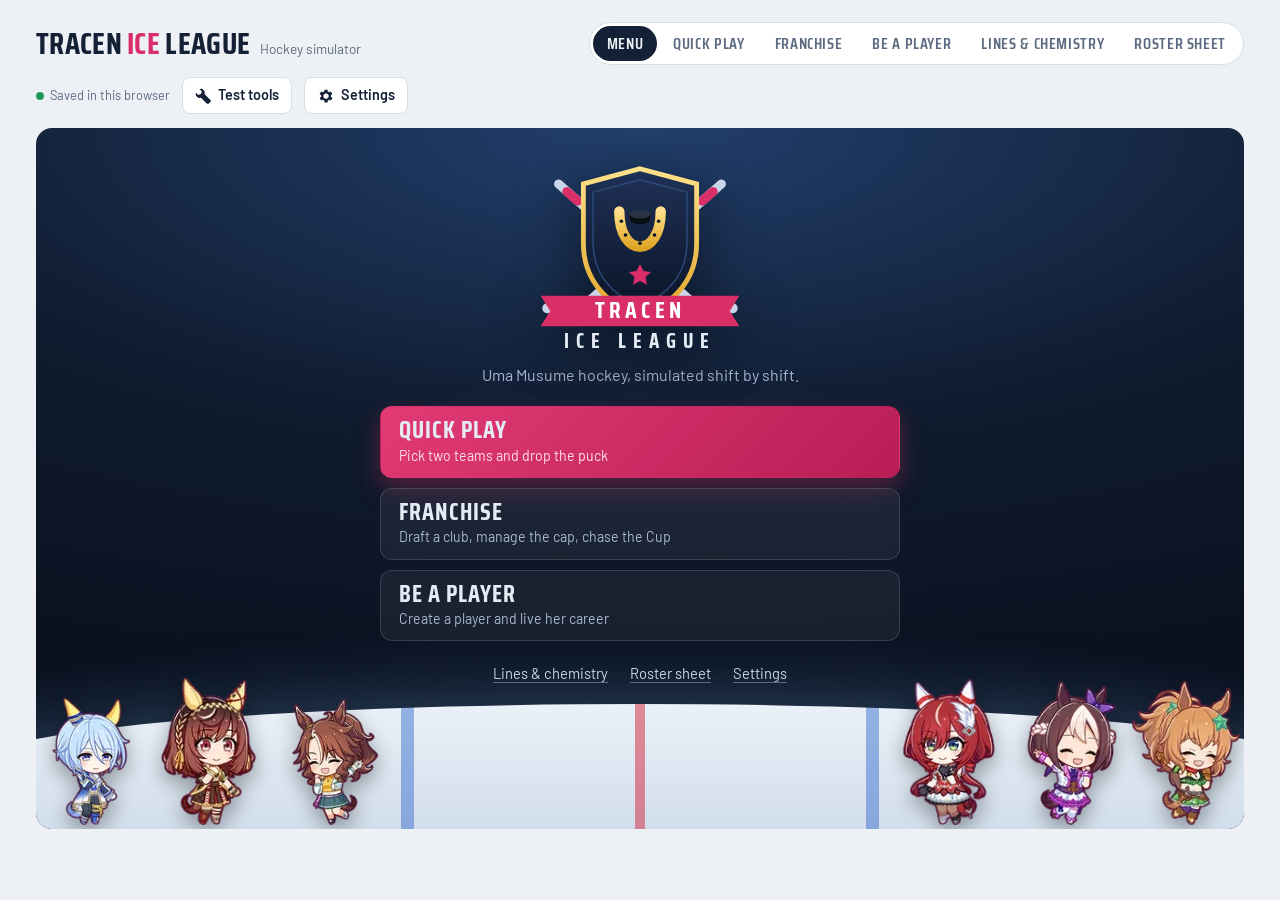
==== index.html @ 36adbb0b "Initial" ====
<!doctype html>
<html lang="en"><head><meta charset="utf-8"><meta name="viewport" content="width=device-width,initial-scale=1">
<title>Tracen Ice League</title>
<meta name="description" content="An Uma Musume hockey simulator: Quick Play, Franchise and Be A Player modes.">
<link rel="preconnect" href="https://fonts.googleapis.com"><link rel="preconnect" href="https://fonts.gstatic.com" crossorigin>
<link rel="stylesheet" href="https://fonts.googleapis.com/css2?family=Barlow:wght@400;500;600;700&family=IBM+Plex+Mono:wght@500&family=Saira+Condensed:wght@500;600;700&display=swap">
<style>[hidden]{display:none!important}
/* Layout: broadcast control room — scoreboard strip over the rink as hero, play-by-play and box score rail beside it; roster as a dense editable sheet. */
:root {
  --bg: #EDF1F5;
  --surface: #FFFFFF;
  --surface-2: #F5F8FB;
  --ink: #142036;
  --muted: #5B6A80;
  --line: #D6DEE8;
  --accent: #D92E68;
  --accent-ink: #FFFFFF;
  --focus: #2C63C9;
  --board: #0F1B2E;
  --board-2: #1A2940;
  --board-ink: #F3F6FB;
  --board-muted: #94A4BB;
  --ice: #F8FBFD;
  --ice-edge: #9AA8B8;
  --rink-red: #D2344A;
  --rink-blue: #2C63C9;
  --crease: #CFE2F5;
  --net: #6B7788;
  --ok: #24965A;
  --warn: #C27A12;
  --bad: #C8323F;
  --g-s: #B9820F; --g-a: #D92E68; --g-b: #DD6C21; --g-c: #24965A; --g-d: #1F86A8; --g-e: #4F63C8; --g-f: #8792A6;
  --f-display: "Saira Condensed", "Arial Narrow", "Roboto Condensed", system-ui, sans-serif;
  --f-body: "Barlow", "Segoe UI", system-ui, -apple-system, sans-serif;
  --f-mono: "IBM Plex Mono", ui-monospace, "SFMono-Regular", Menlo, Consolas, monospace;
  --r: 10px;
}
@media (prefers-color-scheme: dark) {
  :root:not([data-theme="light"]) {
    --bg: #0B111B; --surface: #131C2A; --surface-2: #182334; --ink: #E5EBF4; --muted: #8E9CB2; --line: #263347;
    --accent: #FF5C93; --accent-ink: #1A0710; --focus: #6E9BFF;
    --board: #070D17; --board-2: #142238; --board-ink: #F3F6FB; --board-muted: #8E9DB5;
    --ice: #D9E3EC; --ice-edge: #6E7E92; --rink-red: #C42F44; --rink-blue: #2A5DBF; --crease: #B6CDE6; --net: #59667A;
    --ok: #4CC184; --warn: #E7A33E; --bad: #F06A74;
    --g-s: #E8B33A; --g-a: #FF6E9C; --g-b: #FF9550; --g-c: #4CC184; --g-d: #48B8DA; --g-e: #8193F2; --g-f: #9AA6BA;
    color-scheme: dark;
  }
}
:root[data-theme="dark"] {
  --bg: #0B111B; --surface: #131C2A; --surface-2: #182334; --ink: #E5EBF4; --muted: #8E9CB2; --line: #263347;
  --accent: #FF5C93; --accent-ink: #1A0710; --focus: #6E9BFF;
  --board: #070D17; --board-2: #142238; --board-ink: #F3F6FB; --board-muted: #8E9DB5;
  --ice: #D9E3EC; --ice-edge: #6E7E92; --rink-red: #C42F44; --rink-blue: #2A5DBF; --crease: #B6CDE6; --net: #59667A;
  --ok: #4CC184; --warn: #E7A33E; --bad: #F06A74;
  --g-s: #E8B33A; --g-a: #FF6E9C; --g-b: #FF9550; --g-c: #4CC184; --g-d: #48B8DA; --g-e: #8193F2; --g-f: #9AA6BA;
  color-scheme: dark;
}

* { box-sizing: border-box; }
[hidden] { display: none !important; }
body { background: var(--bg); color: var(--ink); font-family: var(--f-body); font-size: 15px; line-height: 1.45; }
.wrap { max-width: 1240px; margin: 0 auto; padding-inline: 16px; padding-block: 14px 40px; display: grid; grid-template-columns: minmax(0, 1fr); gap: 14px; }
button, input, select, textarea { font: inherit; color: inherit; }
:focus-visible { outline: 2px solid var(--focus); outline-offset: 2px; }

/* header */
.top { display: flex; align-items: center; gap: 12px 20px; flex-wrap: wrap; justify-content: space-between; }
.brand { display: flex; align-items: baseline; gap: 10px; flex-wrap: wrap; }
.brand h1 { margin: 0; font-family: var(--f-display); font-weight: 700; font-size: 1.9rem; letter-spacing: 0.01em; line-height: 1; text-transform: uppercase; }
.brand h1 b { color: var(--accent); font-weight: 700; }
.brand span { color: var(--muted); font-size: 0.85rem; }
.tabs { max-width: 100%; overflow-x: auto; display: flex; gap: 2px; background: var(--surface); border: 1px solid var(--line); border-radius: 999px; padding: 3px; }
.tabs a { text-decoration: none; color: var(--muted); font-family: var(--f-display); font-weight: 600; font-size: 1rem; letter-spacing: 0.04em; text-transform: uppercase; padding: 6px 14px; border-radius: 999px; white-space: nowrap; }
.tabs a[aria-current="page"] { background: var(--ink); color: var(--bg); }
.save-pill { font-size: 0.8rem; color: var(--muted); display: inline-flex; align-items: center; gap: 6px; }
.save-pill::before { content: ""; width: 8px; height: 8px; border-radius: 50%; background: var(--muted); }
.save-pill[data-s="saved"]::before { background: var(--ok); }
.save-pill[data-s="saving"]::before { background: var(--warn); }
.save-pill[data-s="error"]::before { background: var(--bad); }

/* generic */
.btn { border: 1px solid var(--line); background: var(--surface); border-radius: 8px; padding: 7px 12px; cursor: pointer; font-weight: 600; font-size: 0.9rem; display: inline-flex; align-items: center; gap: 6px; }
.btn:hover { border-color: var(--muted); }
.btn.primary { background: var(--accent); color: var(--accent-ink); border-color: var(--accent); }
.btn.danger { color: var(--bad); }
.btn:disabled { opacity: 0.45; cursor: not-allowed; }
.seg { display: inline-flex; border: 1px solid var(--line); border-radius: 8px; overflow: hidden; background: var(--surface); }
.seg button { border: 0; background: transparent; padding: 7px 11px; cursor: pointer; font-weight: 600; font-variant-numeric: tabular-nums; font-size: 0.9rem; }
.seg button + button { border-left: 1px solid var(--line); }
.seg button[aria-pressed="true"] { background: var(--ink); color: var(--bg); }
.label { font-family: var(--f-display); font-weight: 600; letter-spacing: 0.08em; text-transform: uppercase; font-size: 0.78rem; color: var(--muted); }
.panel { background: var(--surface); border: 1px solid var(--line); border-radius: var(--r); }
.note { color: var(--muted); font-size: 0.85rem; }
select { max-width: 100%; background: var(--surface); border: 1px solid var(--line); border-radius: 8px; padding: 6px 8px; }

/* game view */
.matchup { display: flex; gap: 10px; align-items: center; flex-wrap: wrap; }
.matchup .at { font-family: var(--f-display); font-weight: 700; color: var(--muted); }
.board { background: var(--board); color: var(--board-ink); border-radius: var(--r) var(--r) 0 0; display: grid; grid-template-columns: minmax(0, 1fr) auto minmax(0, 1fr); align-items: stretch; overflow: hidden; }
.side { display: flex; align-items: center; gap: 12px; padding: 10px 16px; min-width: 0; }
.side.home { flex-direction: row-reverse; text-align: right; }
.chip { width: 44px; height: 44px; align-self: center; flex: none; display: grid; place-items: center; }
.chip svg, .tlogo svg { display: block; }
.tlogo { display: inline-grid; place-items: center; flex: none; vertical-align: middle; }
.tlogo.sm { margin-right: 6px; vertical-align: -4px; }
.logo-pick { display: flex; align-items: center; gap: 6px; }
.logo-pick select { min-width: 0; width: auto; }
.tname { min-width: 0; }
.tname .ab { font-family: var(--f-display); font-weight: 700; font-size: 1.6rem; letter-spacing: 0.04em; line-height: 1; }
.tname .full { color: var(--board-muted); font-size: 0.78rem; white-space: nowrap; overflow: hidden; text-overflow: ellipsis; }
.score { font-family: var(--f-display); font-weight: 700; font-size: 2.6rem; line-height: 1; font-variant-numeric: tabular-nums; margin-inline: auto 0; }
.side.home .score { margin-inline: 0 auto; }
.sog { font-family: var(--f-mono); font-size: 0.72rem; color: var(--board-muted); white-space: nowrap; }
.clockbox { background: var(--board-2); padding: 8px 18px; display: grid; place-items: center; align-content: center; min-width: 110px; }
.clockbox .per { font-family: var(--f-display); font-weight: 600; letter-spacing: 0.1em; text-transform: uppercase; font-size: 0.85rem; color: var(--board-muted); }
.clockbox .clk { font-family: var(--f-mono); font-weight: 500; font-size: 1.5rem; font-variant-numeric: tabular-nums; }
.onice { background: var(--board-2); color: var(--board-muted); display: flex; justify-content: space-between; gap: 10px; padding: 5px 16px; font-size: 0.78rem; flex-wrap: wrap; border-top: 1px solid rgba(255,255,255,0.06); }
.onice b { color: var(--board-ink); font-weight: 600; }

.stage { position: relative; background: var(--board); padding: 10px; border-radius: 0 0 var(--r) var(--r); }
.rinkbox { position: relative; width: 100%; aspect-ratio: 204 / 101; max-width: 100%; }
#rink { width: 100%; height: 100%; display: block; }
.banner { position: absolute; left: 50%; top: 50%; transform: translate(-50%, -50%); background: var(--board); color: var(--board-ink); border-radius: 10px; padding: 12px 26px; text-align: center; box-shadow: 0 10px 40px rgba(0,0,0,0.35); border-top: 5px solid var(--accent); min-width: 200px; max-width: 90%; }
.banner .bt { font-family: var(--f-display); font-weight: 700; font-size: clamp(1.6rem, 4vw, 2.6rem); line-height: 1; letter-spacing: 0.06em; text-transform: uppercase; }
.banner .bs { color: var(--board-muted); font-size: 0.95rem; margin-top: 4px; }
:root:not(.rm) .banner { animation: pop 0.35s ease-out; } @keyframes pop { from { transform: translate(-50%, -40%); opacity: 0; } }

.controls { display: flex; gap: 10px; align-items: center; flex-wrap: wrap; }
.controls .grow { flex: 1; }
#playBtn { min-width: 92px; justify-content: center; }

.game-grid { display: grid; grid-template-columns: minmax(0, 1fr) minmax(0, 1.25fr); gap: 14px; align-items: start; }
@media (max-width: 860px) { .game-grid { grid-template-columns: minmax(0, 1fr); } .chip { width: 32px; height: 32px; } .chip svg { width: 32px; height: 32px; } .clockbox { min-width: 86px; padding: 6px 10px; } .score { font-size: 2rem; } .tname .full { display: none; } .side { padding: 8px 10px; gap: 8px; } }
.panel-h { display: flex; justify-content: space-between; align-items: center; gap: 8px; padding: 10px 14px; border-bottom: 1px solid var(--line); flex-wrap: wrap; }
.feed { list-style: none; margin: 0; padding: 0; max-height: 440px; overflow-y: auto; }
.feed li { display: grid; grid-template-columns: 62px 44px minmax(0, 1fr); gap: 8px; padding: 7px 14px; border-bottom: 1px solid var(--line); font-size: 0.88rem; align-items: baseline; }
.feed li.goal { background: var(--surface-2); font-weight: 600; }
.feed .t { font-family: var(--f-mono); font-size: 0.74rem; color: var(--muted); white-space: nowrap; }
.tag { font-family: var(--f-display); font-weight: 700; font-size: 0.72rem; letter-spacing: 0.06em; text-transform: uppercase; border-radius: 4px; padding: 1px 5px; text-align: center; color: #fff; background: var(--muted); }
.feed .msg { min-width: 0; }
.feed .ts { color: var(--muted); font-family: var(--f-mono); font-size: 0.74rem; margin-left: 6px; }
.toggle { display: inline-flex; gap: 6px; align-items: center; font-size: 0.82rem; color: var(--muted); }

.box { overflow-x: auto; }
table.stats { width: 100%; border-collapse: collapse; font-size: 0.86rem; font-variant-numeric: tabular-nums; }
table.stats th, table.stats td { padding: 6px 8px; text-align: right; white-space: nowrap; border-bottom: 1px solid var(--line); }
table.stats th { font-family: var(--f-display); font-weight: 600; letter-spacing: 0.06em; color: var(--muted); font-size: 0.78rem; text-transform: uppercase; }
table.stats th:first-child, table.stats td:first-child { text-align: left; }
table.stats tr.sub td { background: var(--surface-2); font-family: var(--f-display); font-weight: 600; text-transform: uppercase; letter-spacing: 0.06em; color: var(--muted); font-size: 0.75rem; }
.stars { display: grid; grid-template-columns: repeat(3, minmax(0, 1fr)); gap: 8px; padding: 12px 14px; border-bottom: 1px solid var(--line); }
.star { display: grid; gap: 2px; }
.star .n { font-weight: 700; }
.star .k { font-size: 0.78rem; color: var(--muted); }

/* lines view */
.lines-grid { display: grid; grid-template-columns: repeat(auto-fit, minmax(min(100%, 520px), 1fr)); gap: 14px; }
.tcard { overflow: hidden; }
.tcard-h { display: flex; align-items: center; gap: 10px; padding: 12px 14px; border-bottom: 1px solid var(--line); }
.tcard-h .tlogo { align-self: center; }
.tcard-h h2 { margin: 0; font-family: var(--f-display); font-weight: 700; font-size: 1.35rem; letter-spacing: 0.02em; text-transform: uppercase; line-height: 1; }
.tcard-h .meta { margin-left: auto; color: var(--muted); font-size: 0.8rem; text-align: right; }
.unit { padding: 12px 14px; border-bottom: 1px solid var(--line); display: grid; gap: 8px; }
.unit-h { display: flex; justify-content: space-between; align-items: center; gap: 10px; flex-wrap: wrap; }
.meter { display: flex; align-items: center; gap: 8px; font-size: 0.85rem; }
.meter .bar { width: 120px; height: 8px; border-radius: 4px; background: var(--surface-2); border: 1px solid var(--line); overflow: hidden; }
.meter .bar i { display: block; height: 100%; background: var(--accent); }
.meter b { font-variant-numeric: tabular-nums; }
.slots { display: grid; grid-template-columns: repeat(3, minmax(0, 1fr)); gap: 6px; }
.slots.d { grid-template-columns: repeat(2, minmax(0, 1fr)); }
.slot { background: var(--surface-2); border: 1px solid var(--line); border-radius: 8px; padding: 6px 8px; min-width: 0; }
.slot .pos { font-family: var(--f-display); font-weight: 600; font-size: 0.72rem; letter-spacing: 0.08em; color: var(--muted); }
.slot .nm { font-weight: 600; white-space: nowrap; overflow: hidden; text-overflow: ellipsis; font-size: 0.9rem; }
.slot .rt { font-size: 0.78rem; color: var(--muted); font-variant-numeric: tabular-nums; }
.links { display: flex; flex-wrap: wrap; gap: 5px; }
.link { font-size: 0.76rem; border-radius: 999px; padding: 2px 9px; border: 1px solid var(--line); color: var(--muted); }
.link.friend { border-color: var(--accent); color: var(--accent); }
.problems { padding: 10px 14px; color: var(--warn); font-size: 0.85rem; border-bottom: 1px solid var(--line); }
.extras { padding: 10px 14px; font-size: 0.85rem; color: var(--muted); }

/* grades */
.gr { display: inline-block; min-width: 1.7em; text-align: center; font-family: var(--f-display); font-weight: 700; font-size: 0.8rem; border-radius: 4px; padding: 0 3px; color: #fff; background: var(--g-f); line-height: 1.5; }
.gr[data-g="SS"], .gr[data-g="S"] { background: var(--g-s); }
.gr[data-g="A"] { background: var(--g-a); } .gr[data-g="B"] { background: var(--g-b); } .gr[data-g="C"] { background: var(--g-c); }
.gr[data-g="D"] { background: var(--g-d); } .gr[data-g="E"] { background: var(--g-e); }

/* roster sheet */
.toolbar { display: flex; gap: 8px; flex-wrap: wrap; align-items: center; }
.toolbar input[type="search"] { border: 1px solid var(--line); background: var(--surface); border-radius: 8px; padding: 7px 10px; min-width: 0; width: 220px; max-width: 100%; }
.sheet-wrap { overflow-x: auto; }
table.sheet { border-collapse: collapse; width: 100%; font-size: 0.88rem; font-variant-numeric: tabular-nums; }
table.sheet th { position: sticky; top: 0; background: var(--surface-2); text-align: left; font-family: var(--f-display); font-weight: 600; text-transform: uppercase; letter-spacing: 0.06em; font-size: 0.76rem; color: var(--muted); padding: 8px 6px; border-bottom: 1px solid var(--line); white-space: nowrap; z-index: 1; }
table.sheet td { border-bottom: 1px solid var(--line); padding: 3px 4px; vertical-align: middle; }
table.sheet tr:hover td { background: var(--surface-2); }
.cell { border: 1px solid transparent; background: transparent; border-radius: 6px; padding: 5px 6px; width: 100%; min-width: 0; }
.cell:hover { border-color: var(--line); }
.cell:focus { border-color: var(--focus); background: var(--surface); outline: none; }
.cell.num { width: 3.9em; text-align: right; }
.cell.no { width: 3.9em; text-align: right; }
select.cell[data-f="team"] { min-width: 5.4em; }
select.cell[data-f="pos"] { min-width: 4.4em; }
select.cell[data-f="line"] { min-width: 5.6em; }
.cell.name { min-width: 150px; font-weight: 600; }
.cell.tagc { min-width: 74px; }
.cell.list { min-width: 200px; }
select.cell { padding: 5px 2px; }
.stat { display: inline-flex; align-items: center; gap: 3px; }
.ovr { font-weight: 700; display: inline-flex; gap: 4px; align-items: center; }
.del { border: 0; background: transparent; color: var(--muted); cursor: pointer; border-radius: 6px; padding: 4px 8px; font-size: 1rem; }
.del:hover { color: var(--bad); background: var(--surface-2); }
.teamdot { display: inline-block; width: 10px; height: 10px; border-radius: 3px; margin-right: 6px; vertical-align: middle; }
.io { padding: 12px 14px; display: grid; gap: 8px; border-bottom: 1px solid var(--line); }
.io textarea { width: 100%; min-height: 150px; font-family: var(--f-mono); font-size: 0.78rem; border: 1px solid var(--line); border-radius: 8px; padding: 8px; background: var(--surface-2); resize: vertical; }
.row { display: flex; gap: 8px; flex-wrap: wrap; align-items: center; }
.msgline { font-size: 0.85rem; }
.msgline.err { color: var(--bad); } .msgline.ok { color: var(--ok); }
input[type="color"] { width: 36px; height: 28px; border: 1px solid var(--line); border-radius: 6px; padding: 1px; background: var(--surface); }
.section-h { display: flex; justify-content: space-between; align-items: end; gap: 10px; flex-wrap: wrap; }
.section-h h2 { margin: 0; font-family: var(--f-display); font-weight: 700; font-size: 1.4rem; text-transform: uppercase; letter-spacing: 0.02em; text-wrap: balance; }
.legend { display: flex; gap: 6px; flex-wrap: wrap; align-items: center; font-size: 0.78rem; color: var(--muted); }

@media (max-width: 560px) {
  .tabs a { padding: 6px 10px; font-size: 0.9rem; letter-spacing: 0.02em; }
  .brand h1 { font-size: 1.6rem; }
  .score { font-size: 1.7rem; }
  .tname .ab { font-size: 1.25rem; }
  .clockbox .clk { font-size: 1.15rem; }
  .stage { padding: 6px; }
  .feed li { grid-template-columns: 54px 40px minmax(0, 1fr); padding-inline: 10px; }
}

.str { font-family: var(--f-display); font-weight: 600; letter-spacing: 0.06em; text-transform: uppercase; font-size: 0.76rem; color: var(--accent); min-height: 1.1em; white-space: nowrap; }
.nrgc { white-space: nowrap; }
.nrg { display: inline-block; width: 28px; height: 6px; border-radius: 3px; background: var(--surface-2); border: 1px solid var(--line); overflow: hidden; vertical-align: middle; margin-right: 6px; }
.nrg i { display: block; height: 100%; }
.slot .pos { display: flex; justify-content: space-between; gap: 6px; }
.sty { font-family: var(--f-body); font-weight: 600; letter-spacing: 0; font-size: 0.7rem; color: var(--accent); white-space: nowrap; overflow: hidden; text-overflow: ellipsis; }
.stlist { gap: 6px; }
.st { display: grid; grid-template-columns: 44px minmax(0, 1fr); gap: 8px; font-size: 0.85rem; align-items: baseline; }
select.cell[data-f="style"] { min-width: 9.8em; }
.nm-wrap { display: flex; align-items: center; gap: 2px; min-width: 175px; }
.nm-wrap .teamdot { flex: none; margin-right: 2px; }

/* lines editor */
.lines-grid { grid-template-columns: minmax(0, 1fr); }
details.tcard > summary { list-style: none; cursor: pointer; }
details.tcard > summary::-webkit-details-marker { display: none; }
details.tcard:not([open]) > summary { border-bottom: 0; }
details.tcard > summary:hover { background: var(--surface-2); }
.tcard-h .meta { margin-left: auto; }
.caret { width: 10px; height: 10px; border-right: 2px solid var(--muted); border-bottom: 2px solid var(--muted); transform: rotate(45deg); margin: -4px 4px 0 6px; transition: transform 0.15s; flex: none; }
details[open] > summary .caret { transform: rotate(-135deg); margin-top: 4px; }
.tbody { display: grid; grid-template-columns: minmax(0, 1.25fr) minmax(0, 1fr); }
.tcol { min-width: 0; }
.tcol + .tcol { border-left: 1px solid var(--line); }
@media (max-width: 900px) { .tbody { grid-template-columns: minmax(0, 1fr); } .tcol + .tcol { border-left: 0; border-top: 1px solid var(--line); } }
.sec-h { font-family: var(--f-display); font-weight: 700; text-transform: uppercase; letter-spacing: 0.06em; font-size: 0.95rem; padding: 10px 14px 0; }
label.slot { display: grid; gap: 2px; cursor: pointer; }
label.slot.auto { border-style: dashed; }
.slotsel { width: 100%; min-width: 0; border: 1px solid transparent; background: transparent; font-weight: 600; font-size: 0.9rem; padding: 2px 0; border-radius: 6px; text-overflow: ellipsis; }
.slotsel:hover { border-color: var(--line); background: var(--surface); }
.slotsel:focus { border-color: var(--focus); background: var(--surface); outline: none; }
.st-head { display: flex; justify-content: space-between; align-items: center; gap: 8px; padding: 10px 14px 0; flex-wrap: wrap; }
.st-grid { display: grid; grid-template-columns: minmax(0, 1fr); }
@media (max-width: 560px) { .tbody .slots, .tbody .slots.d { grid-template-columns: minmax(0, 1fr); } }
/* tactics */
.tac-grid { display: grid; grid-template-columns: repeat(auto-fit, minmax(min(100%, 210px), 1fr)); gap: 8px; }
label.tac { display: grid; gap: 4px; align-content: start; background: var(--surface-2); border: 1px solid var(--line); border-radius: 8px; padding: 8px 10px; min-width: 0; cursor: pointer; }
label.tac .pos b { color: var(--ink); font-family: var(--f-body); letter-spacing: 0; font-weight: 700; }
label.tac .rt { font-size: 0.78rem; line-height: 1.35; color: var(--muted); }
.tacrange { width: 100%; accent-color: var(--accent); }
/* goal replays */
.replay-ui { position: absolute; inset: 0; pointer-events: none; display: grid; grid-template-columns: minmax(0, 1fr); grid-template-rows: auto 1fr auto auto; padding: 10px; gap: 8px;
  box-shadow: inset 0 0 0 3px var(--team, var(--accent)); border-radius: 6px; }
.replay-ui > * { pointer-events: auto; }
.replay-tag { grid-row: 1; grid-column: 1; justify-self: start; align-self: start; display: inline-flex; align-items: center; gap: 8px; background: var(--board); color: var(--board-ink); border-radius: 6px; padding: 5px 12px;
  font-family: var(--f-display); font-weight: 700; letter-spacing: 0.1em; text-transform: uppercase; font-size: 1rem; border-left: 4px solid var(--team, var(--accent)); }
.replay-tag span:not(.rec-dot) { color: var(--board-muted); font-weight: 600; letter-spacing: 0.04em; }
.rec-dot { width: 9px; height: 9px; border-radius: 50%; background: #E5333F; }
:root:not(.rm) .rec-dot { animation: recblink 1.1s steps(2, start) infinite; } @keyframes recblink { to { opacity: 0.2; } }
.replay-who { grid-row: 3; grid-column: 1; justify-self: start; background: var(--board); color: var(--board-ink); border-radius: 6px; padding: 5px 12px; font-size: 0.88rem; font-weight: 600; max-width: 100%; }
.replay-actions { grid-row: 1; grid-column: 1; justify-self: end; align-self: start; display: flex; gap: 6px; flex-wrap: wrap; justify-content: flex-end; }
.replay-actions .seg { background: var(--board); border-color: var(--board-2); }
.replay-actions .seg button { color: var(--board-muted); font-size: 0.8rem; padding: 6px 9px; }
.replay-actions .seg button + button { border-left-color: var(--board-2); }
.replay-actions .seg button[aria-pressed="true"] { background: var(--board-ink); color: var(--board); }
.replay-actions .btn { font-size: 0.82rem; padding: 6px 10px; }
.replay-bar { grid-row: 4; grid-column: 1; position: relative; height: 5px; border-radius: 3px; background: rgba(15, 27, 46, 0.35); }
.replay-bar i { position: absolute; left: 0; top: 0; bottom: 0; border-radius: 3px; background: var(--team, var(--accent)); }
.replay-bar b { position: absolute; top: -4px; width: 3px; height: 13px; margin-left: -1px; border-radius: 2px; background: #E5333F; }
.replay-btn { margin-left: 8px; border: 1px solid var(--line); background: var(--surface); color: var(--ink); border-radius: 999px; padding: 1px 9px; font-size: 0.76rem; font-weight: 600; cursor: pointer; vertical-align: 1px; white-space: nowrap; }
.replay-btn:hover { border-color: var(--accent); color: var(--accent); }
@media (max-width: 720px) { .replay-actions .seg { display: none; } }
@media (max-width: 560px) {
  .replay-ui { padding: 6px; gap: 4px; box-shadow: inset 0 0 0 2px var(--team, var(--accent)); }
  .replay-tag { font-size: 0.72rem; padding: 3px 7px; gap: 5px; } .replay-tag span:not(.rec-dot) { display: none; }
  .replay-who, #replayAgainBtn { display: none; }
  .replay-actions { grid-row: 3; align-self: end; } .replay-actions .btn { font-size: 0.72rem; padding: 4px 8px; }
}

/* game summary: shot map, period table, win probability */
.summary-grid { display: grid; grid-template-columns: minmax(0, 1.15fr) minmax(0, 1fr); gap: 14px; align-items: start; }
@media (max-width: 860px) { .summary-grid { grid-template-columns: minmax(0, 1fr); } }
.panel-h.split { border-top: 1px solid var(--line); }
.chart-wrap { position: relative; padding: 10px 12px 6px; }
.chart-wrap svg { display: block; width: 100%; height: auto; overflow: visible; }
.ctip { position: absolute; pointer-events: none; z-index: 3; background: var(--board); color: var(--board-ink); border-radius: 8px; padding: 6px 9px; font-size: 0.8rem; line-height: 1.35; box-shadow: 0 4px 14px rgba(0,0,0,.18); max-width: 240px; white-space: nowrap; }
.ctip b { font-weight: 700; }
.ctip .m { color: var(--board-muted); }
.legend-row { display: flex; flex-wrap: wrap; gap: 6px 16px; padding: 4px 14px 12px; font-size: 0.8rem; color: var(--muted); align-items: center; }
.legend-row .li { display: inline-flex; align-items: center; gap: 6px; }
.legend-row svg { width: 14px; height: 14px; overflow: visible; }
.legend-row .tm { font-weight: 700; color: var(--ink); }
table.per td:not(:first-child), table.per th:not(:first-child) { text-align: center; }
table.per td.tot { font-weight: 700; }
table.per .tdot { display: inline-block; width: 9px; height: 9px; border-radius: 50%; margin-right: 6px; vertical-align: 0; border: 1px solid var(--line); }
.sm-rink .ice { fill: var(--ice); stroke: var(--ice-edge); stroke-width: 0.8; }
.sm-rink .red { stroke: var(--rink-red); fill: none; }
.sm-rink .blue { stroke: var(--rink-blue); fill: none; }
.sm-rink .crease { fill: var(--crease); stroke: var(--rink-red); stroke-width: 0.35; }
#shotMap .lbl { font-family: var(--f-display); font-size: 4px; letter-spacing: 0.08em; fill: var(--muted); text-transform: uppercase; }
.sm-mark { cursor: default; }
.sm-mark:hover, .sm-mark.on { filter: drop-shadow(0 0 1.5px rgba(0,0,0,.55)); }
.wp-grid { stroke: var(--line); stroke-width: 1; }
.wp-axis { font-family: var(--f-body); font-size: 11px; fill: var(--muted); }
.wp-axis.tm { font-weight: 700; fill: var(--ink); }
.wp-line { fill: none; stroke: var(--ink); stroke-width: 2; stroke-linejoin: round; stroke-linecap: round; }
.wp-x { stroke: var(--muted); stroke-width: 1; stroke-dasharray: 3 3; }

.trk-grid { display: grid; grid-template-columns: repeat(4, minmax(0, 1fr)); gap: 10px; padding: 12px 14px 14px; }
@media (max-width: 560px) { .trk-grid { grid-template-columns: repeat(2, minmax(0, 1fr)); } }
.trk { display: grid; gap: 2px; min-width: 0; }
.trk .v { font-family: var(--f-display); font-size: 1.6rem; font-weight: 700; line-height: 1.1; font-variant-numeric: tabular-nums; }
.trk .v small { font-size: 0.85rem; font-weight: 600; color: var(--muted); margin-left: 2px; }
.trk .k { font-size: 0.78rem; color: var(--ink); overflow: hidden; text-overflow: ellipsis; white-space: nowrap; }
.trk .k .m { color: var(--muted); }

/* ---------- broadcast scorebugs (made-up networks) ---------- */
.bug { position: relative; z-index: 4; zoom: var(--bugz, 1); justify-self: start; margin: 0 0 8px; pointer-events: none; font-family: var(--f-display); line-height: 1; font-variant-numeric: tabular-nums; display: grid; overflow: hidden; color: #fff; --gc: #D92E68; --gt: #fff; transition: opacity .25s; transform-origin: top left; }
.bug[data-net="classic"] { display: none; }
.bug.hide { opacity: 0; visibility: hidden; }
.bug .b-logo svg, .bug .b-feat svg { display: block; width: 100%; height: 100%; }
.bug .b-team { display: flex; align-items: center; position: relative; }
.bug .b-ab { font-weight: 700; letter-spacing: .03em; }
.bug .b-sc { font-weight: 700; }
.bug .b-pp { display: none; align-items: center; font-weight: 700; letter-spacing: .05em; white-space: nowrap; }
.bug .b-pp.on { display: flex; }
/* goal graphics: each network has its own */
.bug .bug-goal { position: absolute; inset: 0; display: flex; align-items: center; justify-content: center; gap: 12px; opacity: 0; color: var(--gt); z-index: 2; font-size: 22px; overflow: hidden; pointer-events: none; }
.bug .bug-goal .sweep, .bug .bug-goal .shine { position: absolute; inset: 0; }
.bug .bug-goal .sweep { background: var(--gc); }
.bug .bug-goal .shine { background: linear-gradient(100deg, transparent 30%, rgba(255,255,255,.55) 50%, transparent 70%); transform: translateX(-120%); }
.bug .bug-goal .gw { position: relative; font-weight: 700; letter-spacing: .22em; display: flex; }
.bug .bug-goal .gw b { display: inline-block; }
.bug .bug-goal .gwho { position: absolute; left: 0; right: 0; text-align: center; font-family: var(--f-body); font-weight: 600; font-size: .68em; white-space: nowrap; overflow: hidden; text-overflow: ellipsis; padding: 0 12px; opacity: 0; }
.bug .bug-goal .glogo { position: relative; display: grid; }
.bug .bug-goal .glogo svg { width: 1.7em; height: 1.7em; }
.bug.goal .bug-goal { animation: gShow 3.7s linear forwards; }
.bug.goal .bug-goal .gwho { animation: gWho 3.7s ease forwards; }
.bug.goal .bug-goal .gw, .bug.goal .bug-goal .glogo { animation: gOut 3.7s ease forwards; }
@keyframes gShow { 0%, 96% { opacity: 1; } 100% { opacity: 0; } }
@keyframes gWho { 0%, 52% { opacity: 0; transform: translateY(60%); } 60%, 100% { opacity: 1; transform: none; } }
@keyframes gOut { 0%, 46% { opacity: 1; } 54%, 100% { opacity: 0; } }
.bug .b-sc.pop { animation: bugPop .6s ease; }
@keyframes bugPop { 0% { transform: scale(1); } 40% { transform: scale(1.4); } 100% { transform: scale(1); } }

/* Uma Network: the graphic slides out from under the network box, letters rise, then slides away */
.bug[data-net="un"].goal .bug-goal { animation: unSlide 3.7s cubic-bezier(.2,.8,.2,1) forwards; }
.bug[data-net="un"].goal .bug-goal .gw b { animation: unRise .5s cubic-bezier(.2,.9,.3,1.3) both; animation-delay: calc(.25s + var(--i) * .07s); }
.bug[data-net="un"].goal .bug-goal .glogo { animation: unLogo 3.7s ease forwards; }
.bug[data-net="un"] .bug-goal .sweep { background: linear-gradient(90deg, #fff 0 64px, var(--gc) 64px); }
@keyframes unSlide { 0% { opacity: 1; clip-path: inset(0 100% 0 0); } 9% { clip-path: inset(0 0 0 0); } 92% { opacity: 1; clip-path: inset(0 0 0 0); } 100% { opacity: 1; clip-path: inset(0 0 0 100%); } }
@keyframes unRise { from { opacity: 0; transform: translateY(110%); } to { opacity: 1; transform: none; } }
@keyframes unLogo { 0%, 6% { opacity: 0; transform: scale(.2) rotate(-25deg); } 14% { opacity: 1; transform: scale(1.25); } 20%, 46% { opacity: 1; transform: none; } 54%, 100% { opacity: 0; } }

/* UMA Sports: the scoring team's color rolls across the bar, a shine passes, the letters drop in one by one */
.bug[data-net="nbc"].goal .bug-goal .sweep { animation: nbcRoll 3.7s cubic-bezier(.3,.8,.2,1) forwards; transform-origin: left; }
.bug[data-net="nbc"][data-gside="H"].goal .bug-goal .sweep { transform-origin: right; }
.bug[data-net="nbc"].goal .bug-goal .shine { animation: nbcShine 3.7s ease forwards; }
.bug[data-net="nbc"].goal .bug-goal .gw b { animation: nbcDrop .45s cubic-bezier(.3,1.4,.4,1) both; animation-delay: calc(.35s + var(--i) * .09s); }
.bug[data-net="nbc"] .bug-goal { font-size: 26px; }
@keyframes nbcRoll { 0% { transform: scaleX(0); } 12% { transform: scaleX(1); } 100% { transform: scaleX(1); } }
@keyframes nbcShine { 0%, 14% { transform: translateX(-120%); } 34% { transform: translateX(120%); } 100% { transform: translateX(120%); } }
@keyframes nbcDrop { from { opacity: 0; transform: translateY(-140%) scale(1.3); } to { opacity: 1; transform: none; } }

/* UHL on USPN: a striped wipe rises from the bottom, GOAL slams in slanted from the right */
.bug[data-net="espn"] .bug-goal .sweep { background: repeating-linear-gradient(-55deg, var(--gc) 0 14px, color-mix(in srgb, var(--gc) 82%, #000) 14px 28px); background-size: 200% 100%; }
.bug[data-net="espn"].goal .bug-goal .sweep { animation: espnWipe 3.7s cubic-bezier(.2,.8,.2,1) forwards; transform-origin: bottom; }
.bug[data-net="espn"].goal .bug-goal .gw { animation: espnSlam 3.7s cubic-bezier(.2,.9,.3,1.2) forwards; }
.bug[data-net="espn"] .bug-goal .gw { font-style: italic; transform: skewX(-12deg); font-size: 1.25em; }
@keyframes espnWipe { 0% { transform: scaleY(0); background-position: 0 0; } 10% { transform: scaleY(1); } 100% { transform: scaleY(1); background-position: -120px 0; } }
@keyframes espnSlam { 0%, 8% { opacity: 0; transform: translateX(120%) skewX(-12deg); } 18% { opacity: 1; transform: translateX(-6%) skewX(-12deg); } 22%, 46% { opacity: 1; transform: skewX(-12deg); } 54%, 100% { opacity: 0; transform: translateX(-40%) skewX(-12deg); } }

/* USN: the color splits open from the middle, the logo spins in, letters pop */
.bug[data-net="tsn"].goal .bug-goal .sweep { animation: tsnSplit 3.7s cubic-bezier(.2,.8,.2,1) forwards; }
.bug[data-net="tsn"].goal .bug-goal .glogo { animation: tsnSpin 3.7s ease forwards; }
.bug[data-net="tsn"].goal .bug-goal .gw b { animation: tsnPop .4s cubic-bezier(.3,1.6,.5,1) both; animation-delay: calc(.4s + var(--i) * .08s); }
@keyframes tsnSplit { 0% { clip-path: inset(0 50% 0 50%); } 12% { clip-path: inset(0 0 0 0); } 100% { clip-path: inset(0 0 0 0); } }
@keyframes tsnSpin { 0%, 5% { opacity: 0; transform: perspective(200px) rotateY(180deg) scale(.5); } 18% { opacity: 1; transform: perspective(200px) rotateY(0) scale(1.15); } 24%, 46% { opacity: 1; transform: none; } 54%, 100% { opacity: 0; } }
@keyframes tsnPop { from { opacity: 0; transform: scale(0); } to { opacity: 1; transform: none; } }

/* reduced motion: the goal card still shows, it just fades instead of flying around */
:root.rm .bug.goal .bug-goal { animation: gShow 3.7s linear forwards !important; clip-path: none !important; }
:root.rm .bug.goal .bug-goal .sweep { animation: none !important; transform: none !important; clip-path: none !important; }
:root.rm .bug.goal .bug-goal .shine { display: none; }
:root.rm .bug.goal .bug-goal .gw, :root.rm .bug.goal .bug-goal .glogo { animation: gOut 3.7s linear forwards !important; transform: none !important; }
:root.rm .bug.goal .bug-goal .gw b { animation: none !important; }
:root.rm .bug.goal .bug-goal .gwho { animation: gWhoFade 3.7s linear forwards !important; transform: none !important; }
:root.rm .bug .b-sc.pop { animation: none; }
@keyframes gWhoFade { 0%, 50% { opacity: 0; } 58%, 100% { opacity: 1; } }

/* Uma Network: white network box, featured logo, teams over a shots row, clock box, power play strip underneath */
.bug[data-net="un"] { grid-template-columns: 64px auto 66px; grid-template-rows: 32px 24px auto; box-shadow: 0 6px 16px rgba(0,0,0,.35); }
.bug[data-net="un"].ppon { grid-template-columns: 64px 56px auto 66px; }
.bug[data-net="un"]:not(.ppon) .b-feat { display: none; }
.bug[data-net="un"] .b-net { grid-row: 1 / 3; background: #fff; display: grid; place-items: center; }
.bug[data-net="un"] .un-mark { font-size: 28px; font-weight: 700; font-style: italic; color: #0B1F44; letter-spacing: -.02em; border-bottom: 3px solid #D6202F; padding: 0 2px 1px; }
.bug[data-net="un"] .un-mark i { color: #D6202F; }
.bug[data-net="un"] .b-feat { grid-row: 1 / 3; background: linear-gradient(#1B2230, #0D1118); display: grid; place-items: center; padding: 4px; }
.bug[data-net="un"] .b-feat svg { width: 46px; height: 46px; }
.bug[data-net="un"] .b-main { grid-row: 1 / 3; display: grid; grid-template-rows: 32px 24px; }
.bug[data-net="un"] .b-row1 { display: flex; background: linear-gradient(#20252E, #0E1116); }
.bug[data-net="un"] .b-row1 .b-team { gap: 14px; padding: 0 12px; font-size: 22px; border-top: 3px solid var(--tc); }
.bug[data-net="un"] .b-row1 .b-team + .b-team { border-left: 1px solid rgba(255,255,255,.18); }
.bug[data-net="un"] .b-row1 .b-logo { display: none; }
.bug[data-net="un"] .b-row1 .b-sc { font-size: 24px; min-width: 18px; text-align: right; }
.bug[data-net="un"] .b-row2 { display: grid; grid-template-columns: 1fr auto 1fr; align-items: center; background: #C9D3DF; color: #0E1116; font-size: 16px; text-align: center; }
.bug[data-net="un"] .b-row2 span { font-size: 12px; font-weight: 700; letter-spacing: .12em; padding: 0 10px; }
.bug[data-net="un"] .b-clock { grid-row: 1 / 3; background: #E8EDF3; color: #0E1116; display: flex; flex-direction: column; align-items: center; justify-content: center; gap: 6px; }
.bug[data-net="un"] .b-clock b { font-size: 22px; } .bug[data-net="un"] .b-clock span { font-size: 15px; font-weight: 700; }
.bug[data-net="un"] .b-pp { grid-column: 1 / 3; grid-row: 3; height: 24px; padding: 0 12px; background: rgba(14,17,22,.9); font-size: 15px; gap: 10px; }

/* UMA Sports: a long bar along the bottom in team colors */
.bug[data-net="nbc"] { grid-template-columns: auto auto auto; grid-template-rows: 42px auto; filter: drop-shadow(0 6px 14px rgba(0,0,0,.35)); }
.bug[data-net="nbc"] .b-net { background: #15181F; display: flex; align-items: center; padding: 0 10px; }
.bug[data-net="nbc"] .uma-mark { display: flex; align-items: center; gap: 6px; font-size: 15px; font-weight: 700; letter-spacing: .08em; }
.bug[data-net="nbc"] .uma-mark i { width: 18px; height: 18px; border-radius: 50%; background: conic-gradient(#F2C14E 0 25%, #E8484F 0 50%, #3C7BEF 0 75%, #27B26B 0); box-shadow: inset 0 0 0 4px #15181F; }
.bug[data-net="nbc"] .b-teams { display: flex; }
.bug[data-net="nbc"] .b-team { background: linear-gradient(var(--tc), color-mix(in srgb, var(--tc) 78%, #000)); color: var(--tt); gap: 12px; padding: 0 14px; }
.bug[data-net="nbc"] .b-ab { font-size: 24px; } .bug[data-net="nbc"] .b-sc { font-size: 32px; min-width: 22px; text-align: center; }
.bug[data-net="nbc"] .b-sh { display: flex; flex-direction: column; align-items: center; gap: 2px; }
.bug[data-net="nbc"] .b-sh i { font-style: normal; font-size: 9px; font-weight: 700; letter-spacing: .1em; opacity: .85; } .bug[data-net="nbc"] .b-sh b { font-size: 19px; }
.bug[data-net="nbc"] .b-clock { background: linear-gradient(#F4F6F9, #D9DEE6); color: #1B1F27; display: flex; align-items: center; gap: 10px; padding: 0 16px; }
.bug[data-net="nbc"] .b-clock span { font-size: 17px; font-weight: 700; } .bug[data-net="nbc"] .b-clock b { font-size: 26px; }
.bug[data-net="nbc"] .b-pp { grid-row: 2; grid-column: 2; justify-self: start; height: 22px; padding: 0 12px; background: #fff; color: #15181F; font-size: 16px; gap: 12px; }
.bug[data-net="nbc"] .b-pp[data-side="H"] { justify-self: end; }

/* UHL on USPN: league and network marks, clock, stacked teams with logos, shots column, a bright strip below */
.bug[data-net="espn"] { grid-template-columns: 60px 66px minmax(150px, auto) 50px; grid-template-rows: 32px 32px auto; box-shadow: 0 6px 16px rgba(0,0,0,.35); }
.bug[data-net="espn"] .b-brand { grid-row: 1 / 3; background: #050505; display: flex; flex-direction: column; align-items: center; justify-content: center; gap: 7px; }
.bug[data-net="espn"] .uhl-shield { width: 30px; height: 30px; display: grid; place-items: center; font-size: 10px; font-weight: 700; color: #050505; background: #fff; clip-path: polygon(50% 0, 100% 18%, 100% 62%, 50% 100%, 0 62%, 0 18%); }
.bug[data-net="espn"] .uspn { font-size: 14px; font-weight: 700; font-style: italic; color: #fff; letter-spacing: .02em; border-top: 2px solid #E01E2B; padding-top: 2px; }
.bug[data-net="espn"] .b-clock { grid-row: 1 / 3; background: #1C2A4A; display: flex; flex-direction: column; align-items: center; justify-content: center; gap: 10px; border-left: 1px solid rgba(255,255,255,.12); }
.bug[data-net="espn"] .b-clock b { font-size: 21px; }
.bug[data-net="espn"] .b-teams { grid-row: 1 / 3; display: grid; grid-template-rows: 32px 32px; }
.bug[data-net="espn"] .b-team { background: linear-gradient(90deg, var(--tc) 0, color-mix(in srgb, var(--tc) 55%, #1C2A4A) 46px, #22335C 46px); gap: 10px; padding: 0 12px 0 6px; border-bottom: 1px solid rgba(255,255,255,.12); }
.bug[data-net="espn"] .b-logo { width: 30px; height: 30px; }
.bug[data-net="espn"] .b-ab { font-size: 22px; color: #FFE45C; margin-left: 4px; } .bug[data-net="espn"] .b-sc { font-size: 24px; margin-left: auto; }
.bug[data-net="espn"] .b-shots { grid-row: 1 / 3; background: #1C2A4A; display: flex; flex-direction: column; align-items: center; justify-content: space-around; padding: 4px 0; border-left: 1px solid rgba(255,255,255,.12); }
.bug[data-net="espn"] .b-shots b { font-size: 20px; } .bug[data-net="espn"] .b-shots span { font-size: 8px; font-weight: 700; letter-spacing: .08em; }
.bug[data-net="espn"] .b-pp { grid-column: 1 / -1; grid-row: 3; justify-content: center; height: 26px; background: #F7D417; color: #13245A; font-size: 18px; }

/* USN: white clock box, stacked teams, red power-play block, shots on the end */
.bug[data-net="tsn"] { grid-template-columns: 70px auto auto 42px; grid-template-rows: 30px 30px; box-shadow: 0 6px 16px rgba(0,0,0,.35); }
.bug[data-net="tsn"] .b-left { grid-row: 1 / 3; grid-column: 1; background: #fff; color: #111; display: flex; flex-direction: column; align-items: center; justify-content: center; gap: 4px; }
.bug[data-net="tsn"] .usn { font-size: 18px; font-weight: 700; font-style: italic; color: #D52B1E; letter-spacing: .04em; }
.bug[data-net="tsn"] .b-left b { font-size: 20px; } .bug[data-net="tsn"] .b-left span { font-size: 13px; font-weight: 700; }
.bug[data-net="tsn"] .b-teams { grid-row: 1 / 3; grid-column: 2; display: grid; grid-template-rows: 30px 30px; background: linear-gradient(#4A5262, #343B48); }
.bug[data-net="tsn"] .b-team { gap: 10px; padding: 0 12px 0 8px; min-width: 150px; }
.bug[data-net="tsn"] .b-team + .b-team { border-top: 1px solid rgba(255,255,255,.18); }
.bug[data-net="tsn"] .b-logo { width: 26px; height: 26px; }
.bug[data-net="tsn"] .b-ab { font-size: 21px; } .bug[data-net="tsn"] .b-sc { font-size: 22px; margin-left: auto; }
.bug[data-net="tsn"] .b-pp { grid-row: 1 / 3; grid-column: 3; background: #C8102E; color: #fff; font-size: 13px; line-height: 1.15; text-align: center; justify-content: center; padding: 0 10px; }
.bug[data-net="tsn"] .b-pp b { font-size: 16px; }
.bug[data-net="tsn"] .b-sog { grid-row: 1 / 3; grid-column: 4; background: #1E232C; display: flex; flex-direction: column; align-items: center; justify-content: space-around; padding: 3px 0; }
.bug[data-net="tsn"] .b-sog b { font-size: 16px; } .bug[data-net="tsn"] .b-sog span { font-size: 8px; font-weight: 700; letter-spacing: .1em; }

@media (max-width: 760px) {
  .bug[data-net] { zoom: calc(var(--bugz, 1) * .6); }
  .bug .bug-goal .gwho { display: none; }
}
@media (min-width: 761px) and (max-width: 1050px) { .bug[data-net] { zoom: calc(var(--bugz, 1) * .8); } }

/* scorebug mode: the bug replaces the big scoreboard */
.bugmode #board { display: none; }
#view-game:not(.lineinfo) .onice { display: none; }
.bugmode .onice { border-radius: var(--r) var(--r) 0 0; }
.bugmode:not(.lineinfo) .stage { border-radius: var(--r); }

/* settings */
.top-r { display: flex; align-items: center; gap: 12px; }
.btn.icon { display: inline-flex; align-items: center; gap: 6px; }
dialog.settings { width: min(600px, calc(100vw - 32px)); max-height: calc(100vh - 48px); border: 1px solid var(--line); border-radius: 14px; background: var(--surface); color: var(--ink); padding: 0; box-shadow: 0 20px 50px rgba(0,0,0,.3); }
dialog.settings::backdrop { background: rgba(8, 12, 20, .5); }
dialog.settings form { display: grid; }
.set-h { display: flex; align-items: center; justify-content: space-between; padding: 14px 18px; border-bottom: 1px solid var(--line); position: sticky; top: 0; background: var(--surface); z-index: 1; }
.set-h h2 { margin: 0; font-family: var(--f-display); text-transform: uppercase; letter-spacing: .04em; font-size: 1.3rem; }
dialog.settings section { padding: 14px 18px; border-bottom: 1px solid var(--line); display: grid; gap: 8px; }
dialog.settings section:last-child { border-bottom: 0; }
dialog.settings h3 { margin: 0; font-family: var(--f-display); text-transform: uppercase; letter-spacing: .06em; font-size: .95rem; color: var(--muted); }
dialog.settings .note { margin: 0; }
.set-row { display: flex; align-items: center; gap: 10px; padding: 4px 0; cursor: pointer; }
.set-row input { width: 18px; height: 18px; accent-color: var(--accent); }
.net-grid { display: grid; grid-template-columns: repeat(auto-fill, minmax(240px, 1fr)); gap: 8px; }
.net-opt { display: flex; align-items: center; gap: 10px; padding: 8px; border: 1px solid var(--line); border-radius: 10px; cursor: pointer; }
.net-opt.on { border-color: var(--accent); box-shadow: inset 0 0 0 1px var(--accent); }
.net-opt input { position: absolute; opacity: 0; pointer-events: none; }
.net-opt:focus-within { outline: 2px solid var(--focus); outline-offset: 2px; }
.net-opt b { display: block; font-weight: 700; }
.net-opt small { display: block; color: var(--muted); font-size: .78rem; }
.net-prev { flex: none; width: 54px; height: 36px; border-radius: 6px; display: grid; place-items: center; font-family: var(--f-display); font-weight: 700; font-style: italic; font-size: 15px; }
.net-prev[data-net="un"] { background: #fff; color: #0B1F44; box-shadow: inset 0 -3px 0 #D6202F, 0 0 0 1px var(--line); }
.net-prev[data-net="nbc"] { background: #15181F; color: #F2C14E; font-style: normal; }
.net-prev[data-net="espn"] { background: #050505; color: #fff; box-shadow: inset 0 -3px 0 #E01E2B; }
.net-prev[data-net="tsn"] { background: #fff; color: #D52B1E; box-shadow: 0 0 0 1px var(--line); }
.net-prev[data-net="classic"] { background: var(--board); color: var(--board-ink); font-style: normal; }

.stage { display: grid; }
.set-range { display: grid; grid-template-columns: 120px minmax(0, 1fr) 48px; align-items: center; gap: 10px; padding: 4px 0; }
.set-range input { width: 100%; accent-color: var(--accent); }
.set-range output { font-variant-numeric: tabular-nums; color: var(--muted); text-align: right; }
.zoomer { display: inline-flex; align-items: center; gap: 4px; }
.zoomer .btn { width: 32px; padding-inline: 0; justify-content: center; }
.zoomer span { min-width: 44px; text-align: center; font-variant-numeric: tabular-nums; color: var(--muted); font-size: 0.85rem; }
/* the second beat of each goal graphic: the scorer, in each network's voice */
.bug[data-net="un"] .bug-goal .gwho { text-align: left; padding-left: 70px; padding-right: 8px; font-family: var(--f-display); font-weight: 700; font-size: .72em; letter-spacing: .02em; }
.bug[data-net="un"] .bug-goal .gwho::before { content: "GOAL  "; opacity: .75; letter-spacing: .14em; }
.bug[data-net="nbc"] .bug-goal .gwho { font-family: var(--f-display); font-weight: 700; font-size: .8em; letter-spacing: .04em; }
.bug[data-net="nbc"] .bug-goal .gwho::before { content: "SCORES  ·  "; opacity: .7; }
.bug[data-net="espn"] .bug-goal .gwho { font-family: var(--f-display); font-style: italic; font-weight: 700; text-transform: uppercase; font-size: .8em; letter-spacing: .02em; }
.bug[data-net="tsn"] .bug-goal .gwho { font-family: var(--f-display); font-weight: 700; font-size: .78em; }
.bug[data-net="tsn"] .bug-goal .gwho::before { content: "SCORED BY  "; font-size: .8em; opacity: .75; letter-spacing: .1em; }

.bug[data-net="un"].ppon .b-pp { grid-column: 1 / 4; }
/* strips wear the team color for power plays and empty nets */
.bug .b-pp.team { background: linear-gradient(var(--sc), color-mix(in srgb, var(--sc) 80%, #000)) !important; color: var(--st) !important; }
/* UMA Sports and USN: the away team rides in white */
.bug[data-net="nbc"] .b-team[data-k="A"] { background: linear-gradient(#FFFFFF, #E4E8EE); color: var(--ti); }
.bug[data-net="nbc"] .b-team[data-k="A"] .b-sh i { opacity: .7; color: #3A4250; }
.bug[data-net="tsn"] .b-team[data-k="A"] { background: linear-gradient(#FFFFFF, #E6EAF0); color: #141A26; }
.bug[data-net="tsn"] .b-team[data-k="A"] .b-ab { color: var(--ti); }

.test-row { display: flex; gap: 8px; flex-wrap: wrap; }
.test-row .btn { min-width: 130px; justify-content: center; }

/* character portraits */
.chibi { display: inline-block; background-repeat: no-repeat; flex: none; vertical-align: middle; }
.chibi-head { display: inline-grid; place-items: center; flex: none; border-radius: 50%; background-repeat: no-repeat; background-color: var(--surface-2); border: 2px solid var(--line); vertical-align: middle; font-family: var(--f-display); font-weight: 700; overflow: hidden; }
.chibi-head.none { border-color: transparent; }
.chibi-head.empty { background: var(--surface-2); border: 1px dashed var(--line); }
.nm-wrap .chibi-head { margin-right: 2px; }
.slot.pic { display: grid; grid-template-columns: auto minmax(0, 1fr); gap: 8px; align-items: center; }
.slot-body { display: grid; gap: 2px; min-width: 0; }
.feed .msg .chibi-head { margin-right: 6px; vertical-align: -7px; }
.star { justify-items: start; }
.star .star-pic { margin: -6px 0 -2px -8px; }
.replay-card { grid-row: 2; grid-column: 1; align-self: end; justify-self: start; display: flex; align-items: flex-end; gap: 6px; background: linear-gradient(90deg, rgba(15,27,46,.96), rgba(15,27,46,.88)); color: var(--board-ink); border-radius: 10px; padding: 6px 14px 10px 4px; border-left: 4px solid var(--team, var(--accent)); max-width: calc(100% - 20px); }
.replay-card .rc-big { margin-bottom: -6px; filter: drop-shadow(0 4px 8px rgba(0,0,0,.35)); }
.rc-txt { display: grid; gap: 4px; padding-bottom: 2px; min-width: 0; }
.rc-goal { justify-self: start; font-family: var(--f-display); font-weight: 700; letter-spacing: .2em; padding: 2px 8px; border-radius: 4px; font-size: .85rem; }
.rc-name { font-family: var(--f-display); font-size: 1.5rem; line-height: 1.05; white-space: nowrap; overflow: hidden; text-overflow: ellipsis; }
.rc-ast { display: flex; align-items: flex-end; gap: 6px; flex-wrap: wrap; }
.rc-a { display: grid; justify-items: center; font-size: .72rem; color: var(--board-muted); }
.rc-a small { font-size: .72rem; margin-top: -4px; }
.rc-lab { font-size: .72rem; text-transform: uppercase; letter-spacing: .1em; color: var(--board-muted); align-self: center; }
:root:not(.rm) .replay-card.in { animation: rcIn .6s cubic-bezier(.2,.9,.3,1.2) both; }
:root:not(.rm) .replay-card.in .rc-big { animation: rcHop 1.1s ease .25s both; }
:root:not(.rm) .replay-card.in .rc-a { animation: rcPop .4s cubic-bezier(.3,1.5,.5,1) both; }
:root:not(.rm) .replay-card.in .rc-a:nth-child(2) { animation-delay: .5s; } :root:not(.rm) .replay-card.in .rc-a:first-child { animation-delay: .4s; }
@keyframes rcIn { from { opacity: 0; transform: translateX(-40px); } to { opacity: 1; transform: none; } }
@keyframes rcHop { 0% { transform: translateY(16px) scale(.85); opacity: 0; } 35% { transform: translateY(-10px) scale(1.05); opacity: 1; } 60% { transform: translateY(0) scale(1); } 75% { transform: translateY(-4px); } 100% { transform: none; } }
@keyframes rcPop { from { opacity: 0; transform: scale(.4); } to { opacity: 1; transform: none; } }
@media (max-width: 720px) { .replay-card .rc-big { zoom: .6; } .replay-card { padding: 4px 10px 6px 2px; } .rc-name { font-size: 1.05rem; } .rc-a .chibi { display: none; } }
@media (max-width: 560px) { .replay-card { display: none; } }

.replay-card.right { justify-self: end; flex-direction: row-reverse; padding: 6px 4px 10px 14px; border-left: 0; border-right: 4px solid var(--team, var(--accent)); }
.replay-card.right .rc-txt { justify-items: end; text-align: right; }
.replay-card.right .rc-goal { justify-self: end; }

/* ---------- main menu ---------- */
a.brand { text-decoration: none; color: inherit; }
.menu-hero { position: relative; overflow: hidden; border-radius: 16px; display: grid; place-items: center; padding: 20px 16px 140px;
  background: radial-gradient(120% 80% at 50% 0%, #22406E 0%, #0F1B2E 55%, #0A1220 100%); color: #E5EBF4; isolation: isolate; }
.menu-ice { position: absolute; left: -5%; right: -5%; bottom: -40px; height: 165px; z-index: -1;
  background:
    linear-gradient(90deg, transparent 49.6%, rgba(210,52,74,.55) 49.6% 50.4%, transparent 50.4%),
    linear-gradient(90deg, transparent 32%, rgba(44,99,201,.45) 32% 33%, transparent 33% 67%, rgba(44,99,201,.45) 67% 68%, transparent 68%),
    linear-gradient(#EAF1F8, #CAD8E7);
  border-radius: 50% 50% 0 0 / 60px 60px 0 0; box-shadow: 0 -18px 60px rgba(120,170,230,.25); }
.menu-main { position: relative; z-index: 4; display: grid; justify-items: center; gap: 14px; max-width: 520px; width: 100%; }
.tl-logo { width: min(290px, 72vw); height: auto; filter: drop-shadow(0 12px 28px rgba(0,0,0,.45)); }
.menu-tag { margin: -6px 0 6px; color: #A9B8D0; font-size: 1rem; text-align: center; }
.menu-btns { display: grid; gap: 10px; width: 100%; }
.mbtn { display: grid; grid-template-columns: minmax(0,1fr) auto; align-items: center; gap: 2px 12px; text-align: left; text-decoration: none; padding: 11px 18px; border-radius: 12px; border: 1px solid rgba(255,255,255,.14); background: rgba(255,255,255,.06); color: #E5EBF4; font: inherit; cursor: pointer; backdrop-filter: blur(6px); }
.mbtn b { font-family: var(--f-display); font-size: 1.5rem; letter-spacing: .04em; text-transform: uppercase; line-height: 1.05; grid-column: 1; }
.mbtn span { grid-column: 1; color: #A9B8D0; font-size: .88rem; }
.mbtn i { grid-column: 2; grid-row: 1 / 3; font-style: normal; font-family: var(--f-display); font-weight: 700; letter-spacing: .08em; text-transform: uppercase; font-size: .78rem; padding: 4px 9px; border-radius: 999px; background: rgba(242,193,78,.16); color: #F2C14E; border: 1px solid rgba(242,193,78,.4); }
.mbtn.primary { background: linear-gradient(135deg, #E23A74, #B71E55); border-color: transparent; box-shadow: 0 10px 26px rgba(217,46,104,.35); }
.mbtn.primary span { color: #FFE3EC; }
.mbtn.primary:hover { filter: brightness(1.07); }
.mbtn.primary:focus-visible { outline: 3px solid #fff; outline-offset: 3px; }
.mbtn.soon { cursor: not-allowed; opacity: .8; }
.menu-links { display: flex; gap: 6px 18px; flex-wrap: wrap; justify-content: center; margin-top: 4px; }
.menu-links a, .menu-links button { color: #C9D6EA; font: inherit; font-size: .92rem; background: none; border: 0; padding: 4px 2px; cursor: pointer; text-decoration: underline; text-underline-offset: 3px; text-decoration-color: rgba(201,214,234,.4); }
.menu-links a:hover, .menu-links button:hover { color: #fff; }
.menu-crowd { position: absolute; left: 0; right: 0; bottom: 4px; height: 190px; z-index: 3; pointer-events: none; }
.mc { position: absolute; bottom: 0; transform: translateX(-50%); background: none; border: 0; padding: 0; cursor: pointer; pointer-events: auto; }
.mc .mc-art { display: block; filter: drop-shadow(0 8px 10px rgba(0,0,0,.35)); }
.mc.flip .mc-art { transform: scaleX(-1); }
:root:not(.rm) .mc .mc-art { animation: mcBob 3.2s ease-in-out infinite; animation-delay: var(--d); }
:root:not(.rm) .mc.flip .mc-art { animation-name: mcBobFlip; }
:root:not(.rm) .mc.hop { animation: mcHop .6s cubic-bezier(.3,1.4,.5,1); }
@keyframes mcBob { 0%, 100% { transform: translateY(0); } 50% { transform: translateY(-6px); } }
@keyframes mcBobFlip { 0%, 100% { transform: scaleX(-1) translateY(0); } 50% { transform: scaleX(-1) translateY(-6px); } }
@keyframes mcHop { 0% { transform: translateX(-50%); } 40% { transform: translateX(-50%) translateY(-34px); } 100% { transform: translateX(-50%); } }
.mc-tip { position: absolute; left: 50%; bottom: calc(100% - 4px); transform: translateX(-50%); background: #fff; color: #142036; border-radius: 10px; padding: 5px 10px; font-weight: 700; font-size: .85rem; white-space: nowrap; opacity: 0; pointer-events: none; transition: opacity .2s; box-shadow: 0 6px 16px rgba(0,0,0,.25); }
.mc-tip small { display: block; font-weight: 500; color: #5B6A80; font-size: .74rem; }
.mc.tip .mc-tip, .mc:hover .mc-tip, .mc:focus-visible .mc-tip { opacity: 1; }
@media (max-width: 1099px) { .menu-hero { padding-bottom: 185px; } }
@media (max-width: 640px) { .menu-hero { padding-bottom: 170px; } .menu-crowd { height: 160px; } .mc .mc-art { zoom: .78; } .mbtn b { font-size: 1.25rem; } }

/* ---------- franchise ---------- */
.fr-root { display: grid; grid-template-columns: minmax(0, 1fr); gap: 12px; }
.btn.sm { padding: 4px 9px; font-size: .82rem; border-radius: 7px; }
.btn.big { padding: 11px 18px; font-size: 1rem; }
.chk { display: inline-flex; align-items: center; gap: 6px; cursor: pointer; }
.bad { color: var(--bad); } .good { color: var(--ok); }
.fr-msg { margin: 0; padding: 9px 14px; border-radius: 8px; background: color-mix(in srgb, var(--warn) 14%, var(--surface)); border: 1px solid color-mix(in srgb, var(--warn) 40%, var(--line)); font-size: .9rem; }
.fr-msg.ok { background: color-mix(in srgb, var(--ok) 14%, var(--surface)); border-color: color-mix(in srgb, var(--ok) 40%, var(--line)); }
.fr-warn { margin: 8px 14px; color: var(--warn); font-size: .88rem; }
.fr-intro { display: flex; gap: 16px 24px; align-items: center; justify-content: space-between; flex-wrap: wrap; padding: 18px 20px; background: linear-gradient(135deg, var(--board) 0%, var(--board-2) 100%); color: var(--board-ink); border-color: transparent; }
.fr-intro h3 { margin: 0 0 6px; font-family: var(--f-display); font-size: 1.5rem; text-transform: uppercase; letter-spacing: .03em; }
.fr-intro p { margin: 0; max-width: 64ch; color: var(--board-muted); }
.fr-intro > div { flex: 1 1 320px; }
.fr-saves { display: grid; grid-template-columns: repeat(auto-fill, minmax(min(100%, 300px), 1fr)); gap: 10px; }
.fr-save { background: var(--surface); border: 1px solid var(--line); border-left: 5px solid var(--tc); border-radius: var(--r); padding: 12px 14px; display: grid; gap: 10px; }
.fr-save-h { display: grid; gap: 2px; } .fr-save-h b { font-size: 1.05rem; }
.fr-save-a { display: flex; gap: 8px; flex-wrap: wrap; }
.fr-empty { padding: 16px; }

.fr-clubs { display: grid; grid-template-columns: repeat(auto-fill, minmax(min(100%, 200px), 1fr)); gap: 8px; }
@media (max-width: 700px) { .fr-clubs { grid-template-columns: repeat(auto-fill, minmax(130px, 1fr)); } }
.fr-club { display: grid; justify-items: center; gap: 4px; padding: 12px 8px; border: 1px solid var(--line); border-radius: var(--r); background: var(--surface); cursor: pointer; text-align: center; border-top: 4px solid var(--tc); }
.fr-club b { font-size: .92rem; line-height: 1.2; } .fr-club span { color: var(--muted); font-size: .8rem; font-family: var(--f-display); letter-spacing: .08em; }
.fr-club.on { outline: 2px solid var(--accent); outline-offset: -1px; background: var(--surface-2); }
.fr-custom { display: flex; gap: 16px 24px; padding: 16px; flex-wrap: wrap; align-items: center; }
.fr-prev { flex: none; display: grid; place-items: center; width: 140px; }
.fr-form { flex: 1 1 280px; display: grid; gap: 10px; }
.fr-form label:not(.chk) { display: grid; gap: 3px; font-size: .82rem; color: var(--muted); font-weight: 600; }
.fr-form input:not([type=checkbox]):not([type=color]), .fr-form select, .fr-row input, .fr-root select { border: 1px solid var(--line); border-radius: 7px; padding: 6px 9px; background: var(--surface); color: var(--ink); font-size: .92rem; }
.fr-colors { display: flex; gap: 12px; flex-wrap: wrap; }
.fr-colors input[type=color] { width: 54px; height: 34px; padding: 2px; border: 1px solid var(--line); border-radius: 7px; background: var(--surface); }
.fr-nav { display: flex; gap: 8px; justify-content: flex-end; }
.fr-settings { padding: 6px 0; }
.fr-row { display: flex; gap: 8px 16px; align-items: center; flex-wrap: wrap; padding: 10px 16px; border-bottom: 1px solid var(--line); }
.fr-row:last-child { border-bottom: 0; }
.fr-row > span:first-child { min-width: 200px; font-weight: 600; }
.fr-row .note { flex: 1 1 280px; }

.fr-head { display: flex; align-items: center; gap: 10px 14px; flex-wrap: wrap; padding: 12px 14px; background: var(--surface); border: 1px solid var(--line); border-top: 4px solid var(--tc, var(--accent)); border-radius: var(--r); }
.fr-head h2 { margin: 0; font-family: var(--f-display); font-size: 1.45rem; text-transform: uppercase; letter-spacing: .02em; line-height: 1.1; }
.fr-head > div:nth-child(2) { flex: 1 1 220px; display: grid; }
.fr-kpis { display: flex; gap: 18px; }
.fr-kpis span { display: grid; text-align: right; }
.fr-kpis b { font-family: var(--f-display); font-size: 1.35rem; line-height: 1; font-variant-numeric: tabular-nums; }
.fr-kpis i { font-style: normal; color: var(--muted); font-size: .75rem; text-transform: uppercase; letter-spacing: .05em; }
.fr-tabs { display: flex; gap: 2px; overflow-x: auto; background: var(--surface); border: 1px solid var(--line); border-radius: 10px; padding: 3px; }
.fr-tabs button { border: 0; background: transparent; padding: 7px 12px; border-radius: 7px; cursor: pointer; font-family: var(--f-display); font-weight: 600; text-transform: uppercase; letter-spacing: .04em; color: var(--muted); white-space: nowrap; }
.fr-tabs button[aria-current="page"] { background: var(--ink); color: var(--bg); }
.fr-tabs .dot { font-style: normal; background: var(--accent); color: var(--accent-ink); border-radius: 999px; padding: 0 6px; font-size: .75rem; margin-left: 3px; }

.fr-home { display: grid; grid-template-columns: minmax(0, 1.6fr) minmax(0, 1fr); gap: 12px; align-items: start; }
.fr-col { display: grid; gap: 12px; min-width: 0; }
@media (max-width: 900px) { .fr-home { grid-template-columns: minmax(0, 1fr); } }
.fr-games { display: grid; }
.fr-game { display: grid; grid-template-columns: minmax(0, 1fr) auto minmax(0, 1fr) auto; align-items: center; gap: 8px; padding: 8px 14px; border-bottom: 1px solid var(--line); }
.fr-game .tm { display: flex; align-items: center; min-width: 0; } .fr-game .tm:nth-child(3) { justify-content: flex-start; }
.fr-game .tm b { font-family: var(--f-display); letter-spacing: .05em; }
.fr-game .sc { display: flex; gap: 6px; align-items: baseline; font-family: var(--f-display); font-size: 1.15rem; min-width: 74px; justify-content: center; font-variant-numeric: tabular-nums; }
.fr-game .sc em { font-style: normal; font-size: .75rem; color: var(--muted); }
.fr-game .act { display: flex; gap: 6px; justify-content: flex-end; align-items: center; }
.fr-game.mine { background: color-mix(in srgb, var(--accent) 7%, transparent); }
.fr-simbar { display: flex; gap: 8px; flex-wrap: wrap; align-items: center; padding: 10px 14px; }
.fr-news { list-style: none; margin: 0; padding: 4px 0; max-height: 440px; overflow: auto; }
.fr-news li { padding: 6px 14px; font-size: .88rem; border-bottom: 1px solid var(--line); display: grid; gap: 1px; }
.fr-news li.mine { border-left: 3px solid var(--accent); }
.fr-news li .note { font-size: .72rem; }

.fr-tbl { width: 100%; border-collapse: collapse; font-size: .88rem; }
.fr-tbl th { text-align: left; font-weight: 600; color: var(--muted); font-size: .76rem; text-transform: uppercase; letter-spacing: .04em; padding: 6px 8px; border-bottom: 1px solid var(--line); white-space: nowrap; position: sticky; top: 0; background: var(--surface); z-index: 1; }
.fr-tbl td { padding: 6px 8px; border-bottom: 1px solid var(--line); vertical-align: middle; white-space: nowrap; }
.fr-tbl .num { text-align: right; font-variant-numeric: tabular-nums; }
.fr-tbl tr.me td { background: color-mix(in srgb, var(--accent) 8%, transparent); }
.fr-tbl tr.cut td { border-bottom: 2px dashed var(--muted); }
.fr-tbl.tight td, .fr-tbl.tight th { padding: 5px 8px; }
.fr-tbl .pn { display: flex; align-items: center; gap: 8px; min-width: 170px; }
.fr-tbl .pn > span:not(.chibi-head):not(.tlogo) { display: grid; line-height: 1.15; } .fr-tbl .pn small { color: var(--muted); font-size: .76rem; }
.fr-tbl td.tn .pn { gap: 0; min-width: 0; }
.fr-root .chibi-head, .fr-root .tlogo, .fr-box .tlogo { flex: none !important; }
.fr-tbl td.on { font-weight: 700; }
.fr-tbl th button { border: 0; background: none; font: inherit; color: inherit; cursor: pointer; padding: 0; text-transform: inherit; letter-spacing: inherit; }
.fr-tbl th button[aria-pressed="true"] { color: var(--accent); }
.fr-tbl .rts { display: flex; gap: 8px; }
.rt3 { display: inline-grid; text-align: center; font-variant-numeric: tabular-nums; min-width: 2.2em; }
.rt3 i { font-style: normal; font-size: .64rem; color: var(--muted); letter-spacing: .04em; }
.ovr { white-space: nowrap; font-variant-numeric: tabular-nums; }
.tscroll { overflow: auto; }
.tscroll.lim { max-height: 640px; }
.fr-tbl em { font-style: normal; }

.fr-clock { display: grid; grid-template-columns: minmax(0, 1fr) auto; gap: 10px 16px; padding: 12px 14px; align-items: center; }
.fr-clock-now { display: flex; gap: 12px; align-items: center; }
.fr-clock-now > div { display: grid; } .fr-clock-now b { font-family: var(--f-display); font-size: 1.35rem; text-transform: uppercase; line-height: 1.1; }
.fr-clock-btns { display: flex; gap: 8px; flex-wrap: wrap; justify-content: flex-end; }
.fr-order { grid-column: 1 / -1; display: flex; gap: 4px; overflow-x: auto; padding-bottom: 2px; }
.fr-order span { flex: none; font-family: var(--f-display); font-weight: 600; letter-spacing: .05em; font-size: .82rem; padding: 3px 8px; border-radius: 6px; background: var(--surface-2); border: 1px solid var(--line); }
.fr-order span.me { background: var(--accent); color: var(--accent-ink); border-color: var(--accent); }
.fr-order span.now { outline: 2px solid var(--ink); outline-offset: 1px; }
@media (max-width: 640px) { .fr-clock { grid-template-columns: minmax(0, 1fr); } .fr-clock-btns { justify-content: flex-start; } }
.fr-draft { display: grid; grid-template-columns: minmax(0, 1fr) 320px; gap: 12px; align-items: start; }
@media (max-width: 1000px) { .fr-draft { grid-template-columns: minmax(0, 1fr); } }
.fr-side { display: grid; gap: 12px; }
.fr-draft .panel-h input[type=search] { border: 1px solid var(--line); border-radius: 7px; padding: 6px 9px; background: var(--surface); flex: 1 1 140px; min-width: 0; }
.fr-mini ul, .fr-recent, .fr-dev { list-style: none; margin: 0; padding: 4px 14px 10px; display: grid; gap: 4px; }
.fr-mini li, .fr-recent li, .fr-dev li { display: flex; align-items: center; gap: 8px; font-size: .86rem; }
.fr-mini li span, .fr-recent li span, .fr-dev li span { flex: 1; min-width: 0; overflow: hidden; text-overflow: ellipsis; white-space: nowrap; }
.fr-mini li small, .fr-recent li small { color: var(--muted); white-space: nowrap; }
.fr-mini .sec-h { padding: 8px 14px 0; font-size: .8rem; color: var(--muted); }
.fr-cap { display: flex; align-items: center; gap: 8px; flex-wrap: wrap; padding: 8px 14px; font-size: .84rem; }
.panel-h .fr-cap { padding: 0; }
.fr-capbar { width: 140px; height: 8px; border-radius: 99px; background: var(--surface-2); border: 1px solid var(--line); overflow: hidden; }
.fr-capbar i { display: block; height: 100%; background: var(--ok); }
.fr-capbar.over i { background: var(--bad); }

.fr-offer { padding: 10px 14px; border-bottom: 1px solid var(--line); display: grid; gap: 8px; }
.fr-offer-h { display: flex; align-items: center; gap: 6px; } .fr-offer-h .note { margin-left: auto; }
.fr-offer-b { display: grid; grid-template-columns: 1fr 1fr; gap: 10px; }
.fr-offer-b > div { display: grid; gap: 6px; align-content: start; } .fr-offer-b i { font-style: normal; font-size: .75rem; text-transform: uppercase; letter-spacing: .05em; color: var(--muted); }
@media (max-width: 560px) { .fr-offer-b { grid-template-columns: 1fr; } }
.fr-offer-f { display: flex; gap: 8px; align-items: center; flex-wrap: wrap; } .fr-offer-f .note { flex: 1 1 200px; }
.fr-chip { display: flex; gap: 8px; align-items: center; }
.fr-chip span { display: grid; line-height: 1.2; } .fr-chip small { color: var(--muted); font-size: .78rem; }

.fr-bracket { display: grid; grid-template-columns: 1fr 1fr; gap: 12px; padding: 10px 14px 14px; align-items: center; }
.fr-bracket > div { display: grid; gap: 10px; } .fr-bracket i { font-style: normal; font-size: .75rem; text-transform: uppercase; letter-spacing: .05em; color: var(--muted); }
.fr-ser { border: 1px solid var(--line); border-radius: 8px; overflow: hidden; }
.fr-ser > div { display: flex; align-items: center; gap: 4px; padding: 6px 10px; font-size: .88rem; }
.fr-ser > div + div { border-top: 1px solid var(--line); }
.fr-ser > div b { flex: 1; min-width: 0; overflow: hidden; text-overflow: ellipsis; white-space: nowrap; }
.fr-ser em { font-style: normal; font-family: var(--f-display); font-size: 1.1rem; }
.fr-ser .w { background: color-mix(in srgb, var(--ok) 12%, transparent); }
.fr-ser .sd { color: var(--muted); font-size: .75rem; width: 1.2em; }
.fr-ser.tbd { padding: 14px; text-align: center; }
@media (max-width: 560px) { .fr-bracket { grid-template-columns: 1fr; } }
.fr-champ { display: flex; gap: 16px; align-items: center; padding: 16px 18px; border-top: 5px solid var(--tc); }
.fr-champ h3 { margin: 2px 0; font-family: var(--f-display); font-size: 1.6rem; text-transform: uppercase; }
.fr-champ > div { display: grid; }
.fr-awards { display: grid; grid-template-columns: repeat(auto-fill, minmax(min(100%, 230px), 1fr)); gap: 10px; padding: 10px 14px 14px; }
.fr-awards > div { display: flex; gap: 10px; align-items: center; }
.fr-awards span { display: grid; line-height: 1.2; } .fr-awards i { font-style: normal; font-size: .74rem; text-transform: uppercase; letter-spacing: .04em; color: var(--accent); font-weight: 700; } .fr-awards small { color: var(--muted); }
.fr-dev li b { font-variant-numeric: tabular-nums; }

.fr-sched { max-height: 70vh; overflow: auto; }
.fr-day-h { position: sticky; top: 0; background: var(--surface-2); padding: 5px 14px; font-family: var(--f-display); text-transform: uppercase; letter-spacing: .05em; font-size: .85rem; border-bottom: 1px solid var(--line); z-index: 1; }
.fr-day-h i { font-style: normal; background: var(--accent); color: var(--accent-ink); border-radius: 99px; padding: 0 7px; margin-left: 6px; font-size: .74rem; }
.fr-day.today { outline: 2px solid var(--accent); outline-offset: -2px; }

.fr-leaders { display: grid; grid-template-columns: repeat(auto-fill, minmax(min(100%, 190px), 1fr)); gap: 10px; }
.fr-lead { background: var(--surface); border: 1px solid var(--line); border-radius: var(--r); padding: 10px 12px; display: grid; gap: 4px; }
.fr-lead > i { font-style: normal; font-size: .74rem; text-transform: uppercase; letter-spacing: .05em; color: var(--muted); font-weight: 700; }
.fr-lead > div { display: flex; align-items: center; gap: 8px; font-size: .84rem; }
.fr-lead > div span { flex: 1; min-width: 0; display: grid; line-height: 1.15; } .fr-lead > div span b { overflow: hidden; text-overflow: ellipsis; white-space: nowrap; }
.fr-lead small { color: var(--muted); font-size: .74rem; }
.fr-lead em { font-style: normal; font-family: var(--f-display); font-weight: 700; font-size: 1.05rem; font-variant-numeric: tabular-nums; }
.fr-lead > div.top em { font-size: 1.5rem; color: var(--accent); }

.fr-trade { display: grid; grid-template-columns: 1fr 1fr; gap: 12px; padding: 0 14px; }
@media (max-width: 700px) { .fr-trade { grid-template-columns: 1fr; } }
.fr-tlist { display: grid; gap: 2px; max-height: 420px; overflow: auto; padding: 6px 0; }
.fr-tp { display: flex; gap: 8px; align-items: center; padding: 4px 8px; border-radius: 7px; cursor: pointer; border: 1px solid transparent; }
.fr-tp:hover { background: var(--surface-2); }
.fr-tp.on { background: color-mix(in srgb, var(--accent) 10%, transparent); border-color: color-mix(in srgb, var(--accent) 35%, var(--line)); }
.fr-tp span { display: grid; line-height: 1.15; font-size: .88rem; } .fr-tp small { color: var(--muted); font-size: .76rem; }
.fr-tsum { display: flex; gap: 10px; flex-wrap: wrap; align-items: center; padding: 12px 14px; border-top: 1px solid var(--line); }
.fr-meter { width: 160px; height: 10px; border-radius: 99px; background: linear-gradient(90deg, var(--bad), var(--warn) 50%, var(--ok)); position: relative; opacity: .9; }
.fr-meter i { position: absolute; top: -3px; bottom: -3px; left: 0; border-right: 3px solid var(--ink); }
.fr-tsum .note { flex: 1 1 220px; }

.fr-livebar { display: flex; align-items: center; gap: 8px 12px; flex-wrap: wrap; padding: 8px 12px; background: var(--surface); border: 1px solid var(--line); border-left: 4px solid var(--accent); border-radius: var(--r); }
.fr-livebar .note { flex: 1 1 220px; }
.fr-live-tag { font-family: var(--f-display); font-weight: 700; text-transform: uppercase; letter-spacing: .06em; font-size: .78rem; background: var(--accent); color: var(--accent-ink); padding: 2px 8px; border-radius: 99px; }
body.fr-live #newGameBtn { display: none; }
body.fr-live .matchup { display: none; }
dialog.fr-box .dlg-in { padding: 16px 18px; position: relative; }
dialog.fr-box h2 { margin: 0 70px 4px 0; font-family: var(--f-display); text-transform: uppercase; font-size: 1.25rem; }
.fr-x { position: absolute; top: 12px; right: 14px; }
.fr-goals { list-style: none; margin: 10px 0 0; padding: 0; display: grid; gap: 6px; }
.fr-goals li { display: flex; flex-wrap: wrap; align-items: center; gap: 2px 8px; padding: 6px 0; border-bottom: 1px solid var(--line); font-size: .9rem; }
.fr-goals li small { flex-basis: 100%; color: var(--muted); padding-left: 60px; }
.fr-goals em { font-style: normal; font-size: .72rem; font-weight: 700; color: var(--accent); }
.fr-hist .fr-awards { padding-top: 6px; }
@media (max-width: 560px) {
  .fr-game { grid-template-columns: minmax(0, 1fr) auto minmax(0, 1fr); padding: 8px 12px; row-gap: 6px; }
  .fr-game .act { grid-column: 1 / -1; justify-content: flex-start; }
  .fr-kpis { gap: 14px; }
}
@media (max-width: 640px) { .fr-tbl td.rts, .fr-tbl th.rcol { display: none; } .fr-tbl .pn { min-width: 140px; } }

.fr-stories { display: grid; grid-template-columns: repeat(auto-fill, minmax(min(100%, 260px), 1fr)); gap: 10px; }
.fr-story { display: flex; gap: 12px; align-items: center; padding: 12px 14px; background: var(--surface); border: 1px solid var(--line); border-radius: var(--r); border-left: 4px solid var(--accent); }
.fr-story .pic { flex: none; display: grid; place-items: center; }
.fr-story > div { display: grid; gap: 2px; min-width: 0; }
.fr-story i { font-style: normal; font-size: .72rem; text-transform: uppercase; letter-spacing: .06em; color: var(--accent); font-weight: 700; }
.fr-story b { font-family: var(--f-display); font-size: 1.12rem; line-height: 1.15; text-transform: uppercase; letter-spacing: .01em; }
.fr-story span:not(.pic):not(.chibi-head):not(.tlogo) { color: var(--muted); font-size: .86rem; }
.fr-tbl.pr td { white-space: normal; }
.fr-tbl.pr small { display: block; }
.mv { font-size: .78rem; font-weight: 700; color: var(--muted); font-variant-numeric: tabular-nums; }
.mv.up { color: var(--ok); } .mv.dn { color: var(--bad); }
.seg.sm button { padding: 4px 8px; font-size: .78rem; }
.panel-h .seg.sm { flex-wrap: wrap; }
.fr-list { list-style: none; margin: 0; padding: 4px 14px 10px; display: grid; gap: 5px; }
.fr-list li { display: flex; align-items: center; gap: 8px; font-size: .86rem; }
.fr-list li > span:not(.chibi-head):not(.tlogo) { flex: 1; min-width: 0; overflow: hidden; text-overflow: ellipsis; white-space: nowrap; }
.fr-list small { color: var(--muted); }
.fr-list b { font-variant-numeric: tabular-nums; white-space: nowrap; }
.pot { font-size: .76rem; font-weight: 700; padding: 1px 7px; border-radius: 99px; background: var(--surface-2); border: 1px solid var(--line); }
.pot.high { color: var(--ok); border-color: color-mix(in srgb, var(--ok) 45%, var(--line)); }
.pot.low { color: var(--muted); }
.fr-prog { width: 110px; height: 8px; border-radius: 99px; background: var(--surface-2); border: 1px solid var(--line); overflow: hidden; }
.fr-prog i { display: block; height: 100%; background: var(--accent); }

/* ---------- Be A Player ---------- */
.moment { position: relative; margin-top: 8px; background: var(--board); color: #F3F6FB; border: 1px solid rgba(242, 183, 5, .65); border-radius: 12px; padding: 10px 12px 10px; }
.mo-h { display: flex; align-items: center; gap: 10px; margin-bottom: 8px; position: relative; }
.mo-h b { font-family: var(--f-display); font-size: 1.25rem; text-transform: uppercase; letter-spacing: .03em; }
.mo-tag { font-family: var(--f-display); font-weight: 700; font-size: .72rem; letter-spacing: .08em; text-transform: uppercase; background: #F2B705; color: #1B1300; padding: 2px 8px; border-radius: 99px; }
.mo-time { position: absolute; left: 0; right: 0; bottom: -5px; height: 3px; background: rgba(255,255,255,.12); border-radius: 2px; overflow: hidden; }
.mo-time span { display: block; height: 100%; background: #F2B705; }
.mo-opts { display: grid; gap: 6px; grid-template-columns: repeat(auto-fit, minmax(min(100%, 180px), 1fr)); }
.mo-btn { display: flex; align-items: center; gap: 10px; text-align: left; padding: 8px 10px; border-radius: 9px; border: 1px solid rgba(255,255,255,.16); background: rgba(255,255,255,.06); color: inherit; cursor: pointer; font: inherit; }
.mo-btn:hover, .mo-btn:focus-visible { background: rgba(242,183,5,.16); border-color: rgba(242,183,5,.6); }
.mo-btn kbd { flex: none; font-family: var(--f-mono); font-size: .78rem; width: 22px; height: 22px; display: grid; place-items: center; border-radius: 6px; background: rgba(255,255,255,.12); }
.mo-btn span { display: grid; line-height: 1.2; } .mo-btn small { color: #A9B8D0; font-size: .8rem; }
.mo-btn.light { background: var(--surface-2); border-color: var(--line); color: var(--ink); width: 100%; }
.mo-btn.light:hover { background: color-mix(in srgb, var(--accent) 10%, var(--surface)); border-color: var(--accent); }
@media (max-width: 640px) { .moment { padding: 9px; } .mo-btn small { display: none; } .mo-h b { font-size: 1.05rem; } }
.bap-av { padding: 0; }
.bap-intro { background: linear-gradient(135deg, #2A1446 0%, #0F1B2E 100%); }
.bap-create { display: grid; grid-template-columns: 260px minmax(0, 1fr); gap: 12px; align-items: start; }
@media (max-width: 760px) { .bap-create { grid-template-columns: minmax(0, 1fr); } }
.bap-card { background: var(--surface); border: 1px solid var(--line); border-radius: var(--r); padding: 18px; display: grid; justify-items: center; gap: 4px; text-align: center; }
.bap-card b { font-family: var(--f-display); font-size: 1.35rem; text-transform: uppercase; }
.bap-big svg { border-radius: 50%; box-shadow: 0 6px 18px rgba(0,0,0,.18); }
.ovr.big { font-family: var(--f-display); font-size: 1.6rem; font-weight: 700; }
.bap-attrs { display: grid; gap: 6px; padding: 10px 14px; }
.bap-attr { display: grid; grid-template-columns: 110px minmax(80px, 1fr) 2.4em auto auto; gap: 8px; align-items: center; font-size: .88rem; }
.bap-attr em { font-style: normal; font-weight: 700; text-align: right; font-variant-numeric: tabular-nums; }
.bap-attr small { grid-column: 2 / -1; margin-top: -4px; }
.bap-bar { position: relative; height: 9px; border-radius: 99px; background: var(--surface-2); border: 1px solid var(--line); overflow: hidden; }
.bap-bar i { display: block; height: 100%; background: linear-gradient(90deg, var(--g-d), var(--accent)); }
.bap-bar b { position: absolute; top: -1px; bottom: -1px; width: 2px; background: var(--ink); opacity: .5; }
.bap-draft { padding: 26px 18px; display: grid; justify-items: center; gap: 10px; text-align: center; }
.bap-draft h2 { margin: 0; font-family: var(--f-display); font-size: 1.8rem; text-transform: uppercase; text-wrap: balance; }
.bap-draft p { margin: 0; max-width: 56ch; color: var(--muted); }
.bap-draft-teams { display: flex; flex-wrap: wrap; gap: 10px; justify-content: center; }
.bap-draft.revealed { border-top: 6px solid var(--tc); }
.bap-reveal { display: flex; align-items: center; gap: 18px; justify-content: center; }
:root:not(.rm) .bap-draft.revealed .bap-reveal { animation: bapPop .7s cubic-bezier(.2,.9,.3,1.3) both; }
@keyframes bapPop { from { transform: scale(.6); opacity: 0; } to { transform: none; opacity: 1; } }
.bap-name { font-family: var(--f-display); font-size: 1.6rem; text-transform: uppercase; letter-spacing: .02em; }
.bap-head .no { color: var(--muted); font-size: 1.05rem; }
.bap-role { display: inline-block; justify-self: start; margin-top: 3px; font-family: var(--f-display); font-weight: 700; letter-spacing: .05em; text-transform: uppercase; font-size: .78rem; background: #F2B705; color: #1B1300; border-radius: 99px; padding: 1px 9px; }
.bap-meter { display: block; width: 72px; height: 5px; border-radius: 99px; background: var(--surface-2); border: 1px solid var(--line); overflow: hidden; margin-top: 2px; justify-self: end; }
.bap-meter i { display: block; height: 100%; background: var(--g-d); }
.bap-meter.trust i { background: var(--ok); } .bap-meter.hype i { background: var(--accent); } .bap-meter.xp i { background: #F2B705; }
.bap-next .bap-vs { display: flex; justify-content: center; align-items: center; gap: 22px; padding: 10px; font-family: var(--f-display); font-size: 1.4rem; color: var(--muted); }
.bap-grade { display: flex; gap: 14px; align-items: center; padding: 10px 14px 14px; }
.bap-grade > div { display: grid; gap: 2px; }
.g { font-family: var(--f-display); font-weight: 700; font-size: 2.2rem; width: 62px; height: 62px; display: grid; place-items: center; border-radius: 12px; background: var(--g-f); color: #fff; flex: none; }
.g.sm { font-size: .82rem; width: auto; height: auto; padding: 0 6px; border-radius: 4px; display: inline-block; }
.g[data-g="A+"], .g[data-g="A"] { background: var(--g-a); } .g[data-g="B"] { background: var(--g-b); } .g[data-g="C"] { background: var(--g-c); } .g[data-g="D"] { background: var(--g-d); } .g[data-g="F"] { background: var(--g-e); }
.bap-prog { display: grid; grid-template-columns: 1fr auto auto; gap: 8px; align-items: center; padding: 6px 14px; font-size: .88rem; }
.bap-prog .bap-meter { width: 110px; margin: 0; }
.bap-prog b { font-variant-numeric: tabular-nums; min-width: 3em; text-align: right; }
.bap-iv { border-color: color-mix(in srgb, var(--accent) 45%, var(--line)); }
.bap-q { margin: 10px 14px; font-size: 1.05rem; font-style: italic; }
.bap-ans { display: grid; gap: 6px; padding: 0 14px 14px; justify-items: start; }
.bap-offers { display: grid; gap: 8px; padding: 10px 14px 14px; }
.bap-offer { display: flex; gap: 12px; align-items: center; padding: 10px; border: 1px solid var(--line); border-left: 5px solid var(--tc); border-radius: 10px; }
.bap-offer > div { flex: 1; display: grid; } .bap-offer small { color: var(--muted); }
.bap-lines { display: grid; gap: 8px; padding: 10px 14px 14px; }
.bap-line { display: flex; flex-wrap: wrap; gap: 8px; align-items: center; }
.bap-line > i { font-style: normal; width: 64px; font-size: .75rem; text-transform: uppercase; letter-spacing: .05em; color: var(--muted); font-weight: 700; }
.bap-chip { display: flex; gap: 6px; align-items: center; padding: 4px 8px 4px 4px; border: 1px solid var(--line); border-radius: 99px; background: var(--surface-2); }
.bap-chip span { display: grid; line-height: 1.1; font-size: .82rem; } .bap-chip small { color: var(--muted); }
.bap-chip.me { border-color: #F2B705; background: color-mix(in srgb, #F2B705 18%, var(--surface)); }
.fr-list .bap-meter { width: 80px; margin: 0; }
.bap-lseg { justify-self: start; }
.bap-av { background-color: #F6F1EA !important; background-size: cover; background-position: center; }
.bap-big .bap-av { border-width: 3px; box-shadow: 0 6px 18px rgba(0,0,0,.18); }
.chibi.bap-full { background-size: contain; background-position: center bottom; }

.bap-stock { font-family: var(--f-display); font-weight: 700; font-size: 1.3rem; text-transform: uppercase; letter-spacing: .04em; color: #1B1300; background: #F2B705; border-radius: 99px; padding: 3px 14px; }
.bap-cmbs { display: grid; gap: 8px; width: min(640px, 100%); margin-top: 6px; text-align: left; }
.bap-cmb { display: flex; align-items: center; gap: 12px; padding: 10px 12px; border: 1px solid var(--line); border-radius: 10px; flex-wrap: wrap; }
.bap-cmb > div { flex: 1 1 200px; display: grid; }
.bap-cmb.later { opacity: .55; }
.bap-cmb.done { background: var(--surface-2); }

dialog.confirm { width: min(420px, calc(100vw - 32px)); }
dialog.confirm form { padding: 18px; gap: 14px; }
dialog.confirm p { margin: 0; font-size: 1rem; line-height: 1.45; }
.confirm-btns { display: flex; gap: 8px; justify-content: flex-end; }
.btn.dangerfill { background: var(--bad); color: #fff; border-color: var(--bad); }
.btn.bap-skip { border-color: #F2B705; background: color-mix(in srgb, #F2B705 16%, var(--surface)); }

/* player card */
[data-pname] { cursor: pointer; }
.linkbtn { border: 0; background: none; padding: 0; font: inherit; color: var(--ink); text-decoration: underline; text-decoration-color: var(--line); text-underline-offset: 2px; cursor: pointer; }
.linkbtn:hover { text-decoration-color: var(--accent); }
dialog.pcard { width: min(520px, calc(100vw - 24px)); }
dialog.pcard .dlg-in { padding: 16px 18px; position: relative; display: grid; gap: 10px; }
.pc-top { display: flex; gap: 14px; align-items: center; padding-right: 64px; }
.pc-top .pc-img { flex: none; }
.pc-id { display: grid; gap: 3px; min-width: 0; }
.pc-id h2 { margin: 0; font-family: var(--f-display); text-transform: uppercase; font-size: 1.45rem; line-height: 1.05; }
.pc-team { display: flex; align-items: center; gap: 6px; font-weight: 600; font-size: .9rem; }
.pc-ovr { font-family: var(--f-display); font-weight: 700; font-size: 1.1rem; }
.pc-style { margin: 0; }
.pc-rs { display: grid; grid-template-columns: repeat(2, minmax(0, 1fr)); gap: 5px 16px; }
@media (max-width: 460px) { .pc-rs { grid-template-columns: minmax(0, 1fr); } }
.pc-r { display: grid; grid-template-columns: 88px 1fr 2em; gap: 8px; align-items: center; font-size: .84rem; }
.pc-r i { height: 7px; border-radius: 99px; background: var(--surface-2); border: 1px solid var(--line); overflow: hidden; }
.pc-r i b { display: block; height: 100%; background: linear-gradient(90deg, var(--g-d), var(--accent)); }
.pc-r em { font-style: normal; font-weight: 700; text-align: right; font-variant-numeric: tabular-nums; }
.pc-st { width: 100%; border-collapse: collapse; font-size: .85rem; font-variant-numeric: tabular-nums; }
.pc-st th, .pc-st td { padding: 4px 6px; border-bottom: 1px solid var(--line); text-align: right; }
.pc-st th:first-child, .pc-st td:first-child { text-align: left; }
.pc-st th { color: var(--muted); font-size: .74rem; text-transform: uppercase; }
.pc-fr { display: flex; flex-wrap: wrap; gap: 5px; align-items: center; font-size: .82rem; }
.pc-fr b { font-size: .74rem; text-transform: uppercase; letter-spacing: .04em; color: var(--muted); margin-right: 2px; }
.pc-fr b:not(:first-child) { margin-left: 8px; }
.pc-tag { padding: 1px 8px; border-radius: 99px; background: var(--surface-2); border: 1px solid var(--line); }
.pc-tag.on { border-color: var(--accent); color: var(--accent); }

/* ---------- clickable names, draft recap ---------- */
.pcl { cursor: pointer; border-radius: 4px; }
.pcl:hover b, .pcl:hover { text-decoration: underline; text-decoration-color: color-mix(in srgb, var(--accent) 60%, transparent); text-underline-offset: 2px; }
.pcl:focus-visible { outline: 2px solid var(--accent); outline-offset: 2px; }
.fr-dview { margin: 2px 0 10px; }
.fr-hauls { display: grid; grid-template-columns: repeat(auto-fill, minmax(min(100%, 190px), 1fr)); gap: 6px; padding: 4px 14px 8px; }
.fr-haul { display: flex; align-items: center; gap: 8px; text-align: left; padding: 6px 8px; border-radius: 9px; border: 1px solid var(--line); background: var(--surface-2); color: inherit; font: inherit; cursor: pointer; min-width: 0; }
.fr-haul span { display: grid; min-width: 0; line-height: 1.2; }
.fr-haul small { color: var(--muted); font-size: .76rem; white-space: nowrap; overflow: hidden; text-overflow: ellipsis; }
.fr-haul:hover { border-color: var(--accent); }
.fr-haul.on { border-color: var(--accent); background: color-mix(in srgb, var(--accent) 14%, var(--surface)); }
.fr-haul.me b::after { content: " · you"; color: var(--accent); font-weight: 600; }
.fr-tagv { font-style: normal; font-size: .7rem; font-weight: 700; text-transform: uppercase; letter-spacing: .04em; padding: 1px 6px; border-radius: 99px; background: color-mix(in srgb, var(--warn) 22%, transparent); color: var(--ink); margin-left: 4px; }
.fr-tagv.good { background: color-mix(in srgb, var(--ok) 25%, transparent); }
.pc-draft { display: flex; flex-wrap: wrap; align-items: center; gap: 6px 10px; margin: 10px 0 2px; padding: 8px 10px; border-radius: 10px; border: 1px solid var(--line); background: var(--surface-2); font-size: .9rem; }
.pc-draft > b { font-family: var(--f-display); text-transform: uppercase; letter-spacing: .04em; font-size: .8rem; color: var(--accent); }
.pc-draft span { display: inline-flex; align-items: center; gap: 5px; }
.pc-draft .btn { margin-left: auto; }

/* ---------- behind the bench ---------- */
.coachbar { display: flex; flex-wrap: wrap; align-items: center; gap: 8px 12px; padding: 8px 12px; border-radius: 12px; border: 1px solid var(--line); background: var(--surface); }
.cb-tag { display: inline-flex; align-items: center; gap: 6px; font-family: var(--f-display); font-weight: 700; text-transform: uppercase; letter-spacing: .05em; font-size: .85rem; }
.cb-tag svg { display: block; }
.cb-g { display: grid; line-height: 1.15; min-width: 0; }
.cb-g small { color: var(--muted); font-size: .74rem; }
.cb-btns, .cb-grp { display: flex; flex-wrap: wrap; gap: 6px; align-items: center; }
.coachbar .btn.on { border-color: var(--warn); background: color-mix(in srgb, var(--warn) 18%, var(--surface)); }
.cb-sel { display: inline-flex; align-items: center; gap: 5px; font-size: .82rem; color: var(--muted); }
.cb-sel select { font: inherit; color: var(--ink); background: var(--surface-2); border: 1px solid var(--line); border-radius: 7px; padding: 3px 6px; }
.cb-more { margin-left: auto; font-size: .82rem; }
.cb-more summary { cursor: pointer; color: var(--muted); padding: 3px 0; }
.cb-more[open] > div { display: flex; flex-wrap: wrap; gap: 6px 12px; padding-top: 6px; }
.coach-panel { padding: 12px 14px; border-color: color-mix(in srgb, var(--accent) 55%, var(--line)); scroll-margin-top: 10px; }
.coach-h { display: flex; flex-wrap: wrap; align-items: center; gap: 8px 10px; margin-bottom: 8px; }
.coach-h b { font-family: var(--f-display); font-size: 1.2rem; text-transform: uppercase; letter-spacing: .03em; }
.coach-h .grow { flex: 1; }
.coach-sum { display: flex; flex-wrap: wrap; gap: 6px; margin-bottom: 6px; }
.coach-sum > span { display: grid; grid-template-columns: auto auto; gap: 0 8px; padding: 4px 9px; border-radius: 8px; background: var(--surface-2); font-size: .85rem; }
.coach-sum i { grid-column: 1 / -1; font-style: normal; font-size: .72rem; color: var(--muted); text-transform: uppercase; letter-spacing: .04em; }
.coach-sum em { font-style: normal; color: var(--muted); }
.coach-sum .hd i { visibility: hidden; }
.coach-gs { display: grid; grid-template-columns: repeat(auto-fit, minmax(min(100%, 230px), 1fr)); gap: 6px; margin: 4px 0 10px; }
.coach-gs .mo-btn.on { border-color: var(--accent); background: color-mix(in srgb, var(--accent) 14%, var(--surface)); }
.coach-keep { display: flex; flex-wrap: wrap; align-items: center; gap: 4px 12px; margin-bottom: 8px; }
.coach-panel .gunit { display: none; }
.coach-panel .lines-grid .tcard { margin: 0; }
.fr-coachset { display: flex; flex-wrap: wrap; align-items: end; gap: 8px 14px; padding: 4px 14px 12px; }
.fr-coachset > b { flex-basis: 100%; font-size: .9rem; }
.fr-coachset > .note { flex-basis: 100%; margin-top: -6px; }
.fr-coachset .tac { min-width: 220px; }
@media (max-width: 640px) { .cb-more { margin-left: 0; } .coach-h b { font-size: 1.02rem; } }
</style>
</head><body>
<div class="wrap">
  <header class="top">
    <a class="brand" href="#menu" aria-label="Main menu">
      <h1>Tracen <b>Ice</b> League</h1>
      <span>Hockey simulator</span>
    </a>
    <nav class="tabs" aria-label="Sections">
      <a href="#menu" data-view="menu">Menu</a>
      <a href="#game" data-view="game">Quick Play</a>
      <a href="#franchise" data-view="franchise">Franchise</a>
      <a href="#bap" data-view="bap">Be A Player</a>
      <a href="#lines" data-view="lines">Lines &amp; chemistry</a>
      <a href="#roster" data-view="roster">Roster sheet</a>
    </nav>
    <div class="top-r"><span class="save-pill" id="savePill" data-s="idle">Loading roster…</span>
      <button class="btn icon" id="testBtn" aria-haspopup="dialog" title="Test tools"><svg viewBox="0 0 24 24" width="17" height="17" aria-hidden="true"><path fill="currentColor" d="M21.7 18.3 13.4 10a5.5 5.5 0 0 0-7-7l3.3 3.3-1.4 3.6-3.6 1.4L1.4 8a5.5 5.5 0 0 0 7 7l8.3 8.3a2 2 0 0 0 2.8 0l2.2-2.2a2 2 0 0 0 0-2.8z"/></svg> Test tools</button>
      <button class="btn icon" id="settingsBtn" aria-haspopup="dialog" aria-label="Settings" title="Settings"><svg viewBox="0 0 24 24" width="18" height="18" aria-hidden="true"><path fill="currentColor" d="M19.4 13a7.5 7.5 0 0 0 0-2l2-1.6-2-3.4-2.4 1a7.6 7.6 0 0 0-1.7-1L15 3.5h-4l-.4 2.5a7.6 7.6 0 0 0-1.7 1l-2.4-1-2 3.4L6.6 11a7.5 7.5 0 0 0 0 2l-2 1.6 2 3.4 2.4-1a7.6 7.6 0 0 0 1.7 1l.4 2.5h4l.4-2.5a7.6 7.6 0 0 0 1.7-1l2.4 1 2-3.4zM13 15.5a3.5 3.5 0 1 1 0-7 3.5 3.5 0 0 1 0 7z" transform="translate(-1 0)"/></svg> Settings</button></div>
  </header>

  <!-- MAIN MENU -->
  <section id="view-menu" class="view" hidden>
    <div class="menu-hero">
      <div class="menu-ice" aria-hidden="true"></div>
      <div class="menu-crowd" id="menuCrowd"></div>
      <div class="menu-main">
        <svg class="tl-logo" viewBox="0 0 420 300" role="img" aria-label="Tracen Ice League">
          <defs>
            <linearGradient id="tlShield" x1="0" y1="0" x2="0" y2="1"><stop offset="0" stop-color="#1F3157"/><stop offset="1" stop-color="#0B1426"/></linearGradient>
            <linearGradient id="tlGold" x1="0" y1="0" x2="0" y2="1"><stop offset="0" stop-color="#FFE08A"/><stop offset="1" stop-color="#E0A526"/></linearGradient>
          </defs>
          <!-- crossed sticks behind the crest -->
          <g stroke-linecap="round">
            <path d="M92 52 L300 236" stroke="#C9D6EA" stroke-width="13"/><path d="M300 236 L344 232" stroke="#C9D6EA" stroke-width="15"/>
            <path d="M328 52 L120 236" stroke="#C9D6EA" stroke-width="13"/><path d="M120 236 L76 232" stroke="#C9D6EA" stroke-width="15"/>
            <path d="M104 63 L120 77 M316 63 L300 77" stroke="#D92E68" stroke-width="13"/>
          </g>
          <!-- crest -->
          <path d="M210 30 L292 52 V138 C292 196 252 228 210 246 C168 228 128 196 128 138 V52 Z" fill="url(#tlShield)" stroke="url(#tlGold)" stroke-width="7"/>
          <path d="M210 46 L278 64 V138 C278 186 246 214 210 230 C174 214 142 186 142 138 V64 Z" fill="none" stroke="#2F4A7C" stroke-width="2"/>
          <!-- horseshoe and puck -->
          <path d="M180 92 C180 160 240 160 240 92" fill="none" stroke="url(#tlGold)" stroke-width="15" stroke-linecap="round"/>
          <g fill="#0B1426"><circle cx="183" cy="106" r="2.6"/><circle cx="189" cy="126" r="2.6"/><circle cx="210" cy="138" r="2.6"/><circle cx="231" cy="126" r="2.6"/><circle cx="237" cy="106" r="2.6"/></g>
          <ellipse cx="210" cy="104" rx="15" ry="6" fill="#0B0F16"/><rect x="195" y="96" width="30" height="8" fill="#0B0F16"/><ellipse cx="210" cy="96" rx="15" ry="6" fill="#2A3344"/>
          <path d="M210 168 l5 10 11 1.5 -8 7.5 2 11 -10 -5.5 -10 5.5 2 -11 -8 -7.5 11 -1.5 z" fill="#D92E68"/>
          <!-- banner -->
          <path d="M66 214 H354 L340 236 L354 258 H66 L80 236 Z" fill="#D92E68"/>
          <text x="210" y="246" text-anchor="middle" font-family="Saira Condensed, Arial Narrow, sans-serif" font-weight="700" font-size="34" letter-spacing="6" fill="#FFFFFF">TRACEN</text>
          <text x="210" y="290" text-anchor="middle" font-family="Saira Condensed, Arial Narrow, sans-serif" font-weight="700" font-size="30" letter-spacing="10" fill="#E5EBF4">ICE LEAGUE</text>
        </svg>
        <p class="menu-tag">Uma Musume hockey, simulated shift by shift.</p>
        <nav class="menu-btns" aria-label="Game modes">
          <a class="mbtn primary" href="#game"><b>Quick Play</b><span>Pick two teams and drop the puck</span></a>
          <a class="mbtn" href="#franchise"><b>Franchise</b><span>Draft a club, manage the cap, chase the Cup</span></a>
          <a class="mbtn" href="#bap"><b>Be A Player</b><span>Create a player and live her career</span></a>
        </nav>
        <div class="menu-links"><a href="#lines">Lines &amp; chemistry</a><a href="#roster">Roster sheet</a><button type="button" id="menuSettings">Settings</button></div>
      </div>
    </div>
  </section>

  <!-- LIVE GAME -->
  <section id="view-game" class="view" style="display:grid;grid-template-columns:minmax(0,1fr);gap:12px">
    <div class="fr-livebar" id="frLiveBar" hidden></div>
    <div class="matchup">
      <span class="label">Away</span>
      <select id="awaySel" aria-label="Away team"></select>
      <span class="at">@</span>
      <span class="label">Home</span>
      <select id="homeSel" aria-label="Home team"></select>
      <button class="btn primary" id="newGameBtn">New game</button>
      <span class="note" id="matchNote"></span>
    </div>

    <div>
      <div class="board" id="board">
        <div class="side away"><span class="chip" id="awayChip"></span><div class="tname"><div class="ab" id="awayAb">AWY</div><div class="full" id="awayName"></div><div class="sog" id="awaySog">SOG 0</div><div class="str" id="awayStr"></div></div><div class="score" id="awayScore">0</div></div>
        <div class="clockbox"><div class="per" id="perTxt">1st</div><div class="clk" id="clkTxt">20:00</div></div>
        <div class="side home"><span class="chip" id="homeChip"></span><div class="tname"><div class="ab" id="homeAb">HOM</div><div class="full" id="homeName"></div><div class="sog" id="homeSog">SOG 0</div><div class="str" id="homeStr"></div></div><div class="score" id="homeScore">0</div></div>
      </div>
      <div class="onice"><span id="awayIce"></span><span id="homeIce"></span></div>
      <div class="stage"><div class="bug" id="bug" aria-live="off"></div>
        <div class="rinkbox"><canvas id="rink" aria-label="Top-down rink showing the live game"></canvas><div class="banner" id="banner" hidden><div class="bt" id="bannerT"></div><div class="bs" id="bannerS"></div></div><div class="moment" id="moment" hidden role="dialog" aria-label="Your call"></div>
          <div class="replay-ui" id="replayUi" hidden>
            <div class="replay-tag"><span class="rec-dot" aria-hidden="true"></span>Replay <span id="replaySpeedTxt">· slow motion</span></div>
            <div class="replay-who" id="replayWho"></div>
            <div class="replay-card" id="replayCard" aria-live="polite"></div>
            <div class="replay-actions"><div class="seg" role="group" aria-label="Replay speed" id="replaySpeedSeg"><button data-rs="0.15" aria-pressed="false">Super slow</button><button data-rs="0.3" aria-pressed="true">Slow</button><button data-rs="0.6" aria-pressed="false">Half</button></div><button class="btn" id="replayAgainBtn">Watch again</button><button class="btn primary" id="replaySkipBtn">Back to game</button></div>
            <div class="replay-bar"><i id="replayBar"></i><b id="replayGoalMark"></b></div>
          </div></div>
      </div>
    </div>

    <div class="controls">
      <button class="btn primary" id="playBtn" aria-label="Pause">❚❚ Pause</button>
      <div class="seg" role="group" aria-label="Speed" id="speedSeg">
        <button data-speed="0.5" aria-pressed="false">0.5×</button>
        <button data-speed="1" aria-pressed="true">1×</button>
        <button data-speed="2" aria-pressed="false">2×</button>
        <button data-speed="3" aria-pressed="false">3×</button>
      </div>
      <button class="btn" id="skipPeriodBtn">Skip to end of period</button>
      <button class="btn bap-skip" id="skipShiftBtn" hidden>Skip to my shift</button>
      <button class="btn" id="skipGameBtn">Skip to end of game</button>
      <div class="zoomer" role="group" aria-label="Rink zoom"><button class="btn" id="zoomOut" aria-label="Zoom out">−</button><span id="zoomTxt">120%</span><button class="btn" id="zoomIn" aria-label="Zoom in">+</button></div>
      <label class="toggle">Scorebug <select id="netQuick" aria-label="Scorebug style"></select></label>
      <span class="grow"></span>
      <span class="note" id="simNote">1× runs the clock at 3 game seconds per real second.</span>
    </div>
    <div class="coachbar" id="coachBar" hidden aria-label="Coaching controls"></div>
    <div class="panel coach-panel" id="coachPanel" hidden aria-label="Intermission coaching"></div>

    <div class="game-grid">
      <div class="panel">
        <div class="panel-h"><span class="label">Play-by-play</span><label class="toggle"><input type="checkbox" id="showMinor"> Show every play</label></div>
        <ul class="feed" id="feed"></ul>
      </div>
      <div class="panel">
        <div class="panel-h"><span class="label">Box score</span><div class="seg" role="group" aria-label="Team" id="boxSeg"><button data-t="1" aria-pressed="true" id="boxAwayBtn">Away</button><button data-t="0" aria-pressed="false" id="boxHomeBtn">Home</button></div></div>
        <div id="starsBox"></div>
        <div class="box"><table class="stats" id="boxTable"></table></div>
      </div>
    </div>

    <div class="summary-grid">
      <div class="panel">
        <div class="panel-h"><span class="label">Shot map</span>
          <div class="seg" role="group" aria-label="Shots from period" id="shotPerSeg"><button data-p="0" aria-pressed="true">All</button><button data-p="1" aria-pressed="false">1st</button><button data-p="2" aria-pressed="false">2nd</button><button data-p="3" aria-pressed="false">3rd</button><button data-p="4" aria-pressed="false">OT</button></div>
        </div>
        <div class="chart-wrap"><svg id="shotMap" viewBox="-102 -45 204 90" role="img" aria-label="Shot map: every shot attempt plotted where it was taken"></svg><div class="ctip" id="shotTip" hidden></div></div>
        <div class="legend-row" id="shotLegend"></div>
        <div class="panel-h split"><span class="label">Player tracking</span></div>
        <div class="trk-grid" id="trackTiles"></div>
      </div>
      <div class="panel">
        <div class="panel-h"><span class="label">By period</span></div>
        <div class="box"><table class="stats per" id="periodTable"></table></div>
        <div class="panel-h split"><span class="label">Win probability</span><span class="note" id="wpNow"></span></div>
        <div class="chart-wrap"><svg id="wpChart" viewBox="0 0 640 230" role="img" aria-label="Win probability over the game"></svg><div class="ctip" id="wpTip" hidden></div></div>
      </div>
    </div>
  </section>

  <!-- FRANCHISE -->
  <section id="view-franchise" class="view" hidden><div id="frRoot" class="fr-root"></div></section>

  <!-- BE A PLAYER -->
  <section id="view-bap" class="view" hidden><div id="bapRoot" class="fr-root"></div></section>

  <!-- LINES -->
  <section id="view-lines" class="view" style="display:grid;grid-template-columns:minmax(0,1fr);gap:12px" hidden>
    <div class="section-h">
      <h2>Lines &amp; chemistry</h2>
      <div class="legend"><span class="link friend">Friends +6</span><span class="link">Same circle +2</span><span>Chemistry is counted for whoever is on the ice together, including the goalie. Each group starts at 40.</span></div>
    </div>
    <p class="note" style="margin:0">Open a team to edit it. Pick a player in any slot to move them there; whoever held the slot swaps into their old spot, and the roster sheet updates to match. Power-play and penalty-kill slots can stay on Auto (dashed) or be set by hand. Forward lines and defense pairs rotate on their own, so line 1 often skates with pair 2.</p>
    <div class="lines-grid" id="linesGrid"></div>
  </section>

  <!-- ROSTER -->
  <section id="view-roster" class="view" style="display:grid;grid-template-columns:minmax(0,1fr);gap:12px" hidden>
    <div class="section-h">
      <h2>Roster sheet</h2>
      <span class="note" id="rosterCount"></span>
    </div>

    <div class="panel">
      <div class="panel-h"><span class="label">Teams</span><button class="btn" id="addTeamBtn">Add team</button></div>
      <div class="sheet-wrap"><table class="sheet" id="teamTable"></table></div>
    </div>

    <div class="panel">
      <div class="panel-h">
        <div class="toolbar">
          <input type="search" id="search" placeholder="Search players" aria-label="Search players">
          <select id="teamFilter" aria-label="Filter by team"></select>
          <button class="btn primary" id="addPlayerBtn">Add player</button>
        </div>
        <div class="toolbar">
          <button class="btn" id="ioBtn" aria-expanded="false">Import / export</button>
          <span id="resetWrap"><button class="btn danger" id="resetBtn">Reset to defaults</button></span>
        </div>
      </div>
      <div class="io" id="ioPanel" hidden>
        <div class="row">
          <div class="seg" role="group" aria-label="Format" id="fmtSeg"><button data-f="csv" aria-pressed="true">CSV</button><button data-f="json" aria-pressed="false">JSON</button></div>
          <button class="btn" id="copyBtn">Copy</button>
          <button class="btn" id="saveFileBtn" hidden>Save as file</button>
          <span class="grow"></span>
          <label class="btn" for="fileIn">Load file…</label>
          <input type="file" id="fileIn" accept=".csv,.json,.txt" hidden>
          <button class="btn primary" id="importBtn">Import from text box</button>
        </div>
        <textarea id="ioText" spellcheck="false" aria-label="Roster as text"></textarea>
        <div class="msgline note" id="ioMsg">CSV columns: name, short, no, team, pos, line, style, sht, pas, hnd, skt, spd, def, chk, fo, sta, dis, clu, goal, friends, groups. Older files with a single off column still import. Separate friends and circles with semicolons. Importing CSV replaces players; JSON replaces teams and players.</div>
      </div>
      <div class="sheet-wrap"><table class="sheet" id="sheet"></table></div>
    </div>
    <p class="note" style="margin:0">Positions: C, LW, RW, D, G. Lines 1–3 dress a skater on that forward line or defense pair; goalies are Starter or Backup; Extra sits a player. Shooting and Passing replace the old Offense rating. Hands sets how well a player dekes, dangles, saucers passes and protects the puck. Skating is acceleration, edges and balance; Speed is top speed. Checking wins hits and board battles, Faceoffs wins draws, Stamina sets how fast a player tires and recovers, Discipline sets how often they take penalties, and Clutch lifts (or sinks) a player late in close games, in overtime and in shootouts. Hover a column header for details. Stats run 1–99 with Uma-style letter grades. Changes save automatically and apply from the next game.</p>
  </section>

  <dialog class="settings pcard" id="pcardDlg" aria-labelledby="pcardTitle"><div class="dlg-in"><button class="btn sm fr-x" data-close aria-label="Close">Close</button><div id="pcardBody"></div></div></dialog>
  <dialog class="settings confirm" id="confirmDlg" aria-labelledby="confirmMsg"><form method="dialog"><p id="confirmMsg"></p><div class="confirm-btns"><button class="btn" value="no">Cancel</button><button class="btn primary" id="confirmYes" value="yes">OK</button></div></form></dialog>
  <dialog class="settings fr-box" id="frBoxDlg" aria-labelledby="frBoxTitle"><div class="dlg-in"><button class="btn sm fr-x" data-close aria-label="Close">Close</button><div id="frBoxBody"></div></div></dialog>
  <dialog class="settings" id="testDlg" aria-labelledby="testTitle">
    <form method="dialog">
      <div class="set-h"><h2 id="testTitle">Test tools</h2><button class="btn" value="close" aria-label="Close test tools">Done</button></div>
      <section><p class="note">These change the game that's on right now, so you can check how something looks without waiting for it.</p></section>
      <section>
        <h3>Force a goal</h3>
        <div class="test-row"><button type="button" class="btn" data-test="goal" data-t="1" id="tGoalA">Away</button><button type="button" class="btn" data-test="goal" data-t="0" id="tGoalH">Home</button></div>
      </section>
      <section>
        <h3>Force a power play</h3>
        <div class="test-row"><button type="button" class="btn" data-test="pp" data-t="1" id="tPPA">Away</button><button type="button" class="btn" data-test="pp" data-t="0" id="tPPH">Home</button></div>
      </section>
      <section>
        <h3>Skip ahead</h3>
        <div class="test-row"><button type="button" class="btn" data-test="ot">Overtime</button><button type="button" class="btn" data-test="so">Shootout</button></div>
        <p class="msgline note" id="testMsg" aria-live="polite"></p>
      </section>
    </form>
  </dialog>
  <dialog class="settings" id="settingsDlg" aria-labelledby="setTitle">
    <form method="dialog">
      <div class="set-h"><h2 id="setTitle">Settings</h2><button class="btn" value="close" aria-label="Close settings">Done</button></div>
      <section>
        <h3>Broadcast</h3>
        <p class="note">Pick a scorebug. Any scorebug replaces the full scoreboard above the rink; Classic brings the full scoreboard back.</p>
        <div class="net-grid" id="netGrid" role="radiogroup" aria-label="Scorebug style"></div>
        <label class="set-range"><span>Scorebug size</span><input type="range" id="setBug" data-range="bugSize" min="60" max="150" step="5"><output id="setBugOut"></output></label>
      </section>
      <section>
        <h3>Animations</h3>
        <div class="seg-radio" role="radiogroup" aria-label="Animations">
          <label class="set-row"><input type="radio" name="motion" value="device"><span>Match my device <small class="note" id="motionNote"></small></span></label>
          <label class="set-row"><input type="radio" name="motion" value="full"><span>Full motion: goal graphics slide, wipe and spin</span></label>
          <label class="set-row"><input type="radio" name="motion" value="reduced"><span>Reduced motion: goal graphics fade in and out</span></label>
        </div>
      </section>
      <section>
        <h3>Replays</h3>
        <label class="set-row"><input type="checkbox" id="autoReplay" checked><span>Show a slow-motion replay after every goal</span></label>
      </section>
      <section>
        <h3>On the rink</h3>
        <label class="set-range"><span>Rink zoom</span><input type="range" id="setZoom" data-range="zoom" min="100" max="200" step="10"><output id="setZoomOut"></output></label>
        <label class="set-range"><span>Player size</span><input type="range" id="setIcon" data-range="icon" min="70" max="160" step="5"><output id="setIconOut"></output></label>
        <p class="note">At 100% the whole rink is in view. Past that the camera zooms in and follows the play.</p>
        <label class="set-row"><input type="checkbox" data-set="names"><span>Player names</span></label>
        <label class="set-row"><input type="checkbox" data-set="arrows"><span>Facing arrows</span></label>
        <label class="set-row"><input type="checkbox" data-set="sticks"><span>Sticks</span></label>
        <label class="set-row"><input type="checkbox" data-set="rings"><span>Energy rings</span></label>
        <label class="set-row"><input type="checkbox" data-set="passes"><span>Pass lines</span></label>
        <label class="set-row"><input type="checkbox" data-set="lineInfo"><span>Line, chemistry and energy under the scoreboard</span></label>
      </section>
    </form>
  </dialog>
</div>
<script>
// ---------- Default league data ----------
const LEAGUE_VERSION = 10;
// roster size every team dresses: 3 forward lines, 2 defense pairs, 2 goalies
const N_FLINES = 3, N_DPAIRS = 2;
// original sample league, still used to upgrade very old saves
const LEGACY_TEAMS = [
  { id: "SPC", name: "Spica Stars",      abbr: "SPC", color: "#2F67D8", color2: "#F5F7FF" },
  { id: "RGL", name: "Rigil Regents",    abbr: "RGL", color: "#6B33B8", color2: "#F2C14E" },
  { id: "KSM", name: "Kasamatsu Greys",  abbr: "KSM", color: "#5E6B7D", color2: "#F0B429" },
  { id: "CNP", name: "Canopus Comets",   abbr: "CNP", color: "#E86A1C", color2: "#1B2A4A" }
];

const STYLES = {
  F: ["Sniper", "Playmaker", "Power Forward", "Two-Way", "Grinder", "Speedster", "Enforcer"],
  D: ["Offensive", "Stay-at-Home", "Two-Way", "Enforcer"],
  G: ["Butterfly", "Hybrid", "Reflex"]
};
const STYLE_NOTES = {
  "Sniper": "Hunts shooting lanes and shoots first.",
  "Playmaker": "Holds the puck, finds open teammates, sets up one-timers.",
  "Power Forward": "Drives the net, wins puck battles, crashes for rebounds.",
  "Two-Way": "Reliable at both ends, strong backchecker.",
  "Grinder": "Forechecks hard, cycles along the boards, throws hits.",
  "Speedster": "Attacks with speed off the rush, gets behind defenses.",
  "Offensive": "Joins the rush, pinches, fires from the point.",
  "Stay-at-Home": "Holds the blue line, clears the crease, blocks shots.",
  "Enforcer": "Throws the biggest hits, sticks up for teammates and drops the gloves.",
  "Butterfly": "Strong on close shots, controls rebounds.",
  "Hybrid": "Balanced and steady.",
  "Reflex": "Robs one-timers and rebounds, but leaves more rebounds."
};

// [name, tag, no, team, pos, line, OFF, DEF, GOAL, SPD, STA, DIS, style, friends, circles]
const LEGACY_ROWS = [
  // Spica Stars
  ["Special Week","Spe",1,"SPC","C",1,84,68,10,82,86,82,"Two-Way","Silence Suzuka, Grass Wonder, El Condor Pasa, Seiun Sky, King Halo","Spica, Golden Gen"],
  ["Silence Suzuka","Suzuka",4,"SPC","LW",1,90,55,8,95,70,85,"Speedster","Special Week","Spica"],
  ["Tokai Teio","Teio",7,"SPC","RW",1,88,60,9,88,72,70,"Sniper","Mejiro McQueen, Symboli Rudolf, Twin Turbo, Nice Nature","Spica"],
  ["Daiwa Scarlet","Scarlet",11,"SPC","C",2,81,66,9,80,82,68,"Playmaker","Vodka","Spica"],
  ["Vodka","Vodka",12,"SPC","LW",2,80,58,8,84,74,62,"Sniper","Daiwa Scarlet","Spica"],
  ["Kitasan Black","Kitasan",17,"SPC","RW",2,82,72,10,78,92,88,"Power Forward","Satono Diamond","Spica, Kitasan Gen"],
  ["Mejiro Ryan","Ryan",13,"SPC","C",3,72,70,9,74,85,72,"Grinder","Mejiro McQueen, Mejiro Palmer","Mejiro"],
  ["Mejiro Ardan","Ardan",21,"SPC","LW",3,70,64,9,72,60,90,"Playmaker","Mejiro McQueen","Mejiro"],
  ["Satono Crown","Crown",18,"SPC","RW",3,74,68,9,76,80,80,"Two-Way","Satono Diamond","Satono, Kitasan Gen"],
  ["Mejiro McQueen","McQueen",5,"SPC","D",1,70,88,12,74,94,88,"Two-Way","Tokai Teio, Gold Ship, Mejiro Palmer, Mejiro Dober","Spica, Mejiro"],
  ["Satono Diamond","Dia",19,"SPC","D",1,72,80,10,76,84,86,"Offensive","Kitasan Black, Satono Crown","Spica, Satono"],
  ["Rice Shower","Rice",23,"SPC","D",2,66,84,11,72,92,90,"Stay-at-Home","Mihono Bourbon","Spica"],
  ["Mihono Bourbon","Bourbon",26,"SPC","D",2,64,86,12,78,90,92,"Stay-at-Home","Rice Shower","Spica"],
  ["Mejiro Bright","Bright",22,"SPC","D",3,60,78,10,60,80,94,"Stay-at-Home","","Mejiro"],
  ["Mejiro Dober","Dober",9,"SPC","D",3,70,79,11,74,78,85,"Two-Way","Mejiro McQueen","Mejiro"],
  ["Gold Ship","Golshi",31,"SPC","G",1,55,50,82,70,88,35,"Reflex","Mejiro McQueen","Spica"],
  ["Curren Chan","Curren",30,"SPC","G",2,50,52,74,72,70,80,"Hybrid","",""],

  // Rigil Regents
  ["Narita Brian","Brian",9,"RGL","C",1,89,72,9,88,88,55,"Power Forward","Biwa Hayahide","Rigil, Student Council"],
  ["Air Groove","Groove",8,"RGL","LW",1,78,80,10,82,82,90,"Two-Way","Symboli Rudolf","Rigil, Student Council"],
  ["Taiki Shuttle","Taiki",14,"RGL","RW",1,87,60,8,92,68,70,"Speedster","","Rigil"],
  ["El Condor Pasa","El",16,"RGL","C",2,83,64,9,82,80,72,"Sniper","Grass Wonder, Special Week","Rigil, Golden Gen"],
  ["Grass Wonder","Grass",18,"RGL","LW",2,78,76,10,76,86,84,"Two-Way","El Condor Pasa, Special Week","Rigil, Golden Gen"],
  ["Sakura Bakushin O","Bakushin",22,"RGL","RW",2,85,48,7,97,45,60,"Speedster","","Rigil, Sakura"],
  ["Sirius Symboli","Sirius",10,"RGL","C",3,76,70,9,80,76,66,"Power Forward","Symboli Rudolf","Symboli"],
  ["Symboli Kris S","Kris",15,"RGL","LW",3,78,66,9,74,84,78,"Sniper","","Symboli"],
  ["Fine Motion","Fine",20,"RGL","RW",3,72,70,9,76,76,88,"Playmaker","Air Shakur",""],
  ["Symboli Rudolf","Rudolf",2,"RGL","D",1,82,92,13,82,90,92,"Two-Way","Air Groove, Maruzensky, Tokai Teio, Sirius Symboli","Rigil, Student Council, Symboli"],
  ["Maruzensky","Maruzen",3,"RGL","D",1,80,82,11,92,78,76,"Offensive","Symboli Rudolf, Sakura Chiyono O","Rigil"],
  ["Hishi Amazon","Amazon",24,"RGL","D",2,70,83,11,76,84,58,"Stay-at-Home","","Rigil, Hishi"],
  ["Fuji Kiseki","Fuji",27,"RGL","D",2,68,80,12,80,78,86,"Two-Way","","Rigil"],
  ["Air Shakur","Shakur",6,"RGL","D",3,72,76,10,78,80,74,"Offensive","Fine Motion",""],
  ["Tosen Jordan","Jordan",44,"RGL","D",3,62,74,10,74,70,70,"Stay-at-Home","",""],
  ["Eishin Flash","Flash",35,"RGL","G",1,52,55,85,66,82,95,"Butterfly","","Rigil"],
  ["Yukino Bijin","Yukino",31,"RGL","G",2,48,52,72,66,86,84,"Hybrid","",""],

  // Kasamatsu Greys
  ["Oguri Cap","Oguri",6,"KSM","C",1,93,74,10,86,96,84,"Power Forward","Tamamo Cross, Super Creek, Inari One","Oguri Gen"],
  ["Tamamo Cross","Tamamo",10,"KSM","LW",1,88,66,9,88,78,66,"Sniper","Oguri Cap, Super Creek","Oguri Gen"],
  ["Super Creek","Creek",15,"KSM","RW",1,79,78,12,76,92,90,"Two-Way","Oguri Cap, Inari One, Tamamo Cross","Oguri Gen"],
  ["Inari One","Inari",13,"KSM","C",2,82,70,10,80,80,60,"Grinder","Oguri Cap, Super Creek","Oguri Gen"],
  ["Bamboo Memory","Bamboo",20,"KSM","LW",2,72,75,11,74,84,92,"Two-Way","","Oguri Gen"],
  ["Yaeno Muteki","Yaeno",21,"KSM","RW",2,76,74,10,76,82,74,"Grinder","","Oguri Gen"],
  ["Mayano Top Gun","TopGun",7,"KSM","C",3,82,66,9,84,80,72,"Playmaker","",""],
  ["Sakura Laurel","Laurel",17,"KSM","LW",3,74,66,9,76,80,84,"Two-Way","Sakura Chiyono O","Sakura"],
  ["Nakayama Festa","Festa",27,"KSM","RW",3,78,62,9,78,76,52,"Sniper","",""],
  ["Narita Taishin","Taishin",4,"KSM","D",1,74,80,11,80,74,64,"Offensive","Winning Ticket, Biwa Hayahide","BNW"],
  ["Winning Ticket","Ticket",44,"KSM","D",1,72,78,10,82,80,74,"Two-Way","Narita Taishin, Biwa Hayahide","BNW"],
  ["Sakura Chiyono O","Chiyono",28,"KSM","D",2,65,76,10,80,70,86,"Two-Way","Maruzensky, Sakura Laurel","Sakura"],
  ["Marvelous Sunday","Sunday",29,"KSM","D",2,63,77,11,70,82,80,"Stay-at-Home","","Oguri Gen"],
  ["Gold City","GoldCity",5,"KSM","D",3,70,78,10,76,80,68,"Offensive","",""],
  ["Kawakami Princess","Princess",2,"KSM","D",3,62,76,10,72,78,72,"Stay-at-Home","",""],
  ["Biwa Hayahide","Biwa",30,"KSM","G",1,50,58,88,64,86,94,"Butterfly","Narita Brian, Narita Taishin, Winning Ticket","BNW"],
  ["Matikanefukukitaru","Fuku",35,"KSM","G",2,45,52,74,66,74,80,"Reflex","Matikanetannhauser","Matikane"],

  // Canopus Comets
  ["Twin Turbo","Turbo",3,"CNP","C",1,80,40,7,90,35,62,"Speedster","Nice Nature, Ikuno Dictus, Matikanetannhauser, Tokai Teio","Canopus"],
  ["Nice Nature","Nature",5,"CNP","LW",1,72,74,11,74,84,88,"Two-Way","Twin Turbo, Ikuno Dictus, Matikanetannhauser, Tokai Teio","Canopus"],
  ["Matikanetannhauser","Mambo",25,"CNP","RW",1,66,68,10,72,82,84,"Grinder","Twin Turbo, Nice Nature, Ikuno Dictus","Canopus, Matikane"],
  ["Haru Urara","Urara",1,"CNP","C",2,55,60,9,66,88,92,"Grinder","",""],
  ["King Halo","King",8,"CNP","LW",2,74,62,9,76,72,76,"Playmaker","Seiun Sky, Special Week","Golden Gen"],
  ["Seiun Sky","Sky",33,"CNP","RW",2,83,65,10,84,76,70,"Sniper","King Halo, Nishino Flower, Special Week","Golden Gen"],
  ["Jungle Pocket","Pocket",11,"CNP","C",3,80,66,9,84,80,58,"Power Forward","Agnes Tachyon, Manhattan Cafe","2001 Gen"],
  ["Agnes Digital","Digital",14,"CNP","LW",3,76,70,10,78,78,82,"Playmaker","","Agnes"],
  ["Smart Falcon","Falcon",9,"CNP","RW",3,78,58,8,86,76,74,"Speedster","","Dirt"],
  ["Ikuno Dictus","Dictus",2,"CNP","D",1,70,82,12,70,80,94,"Stay-at-Home","Twin Turbo, Nice Nature, Matikanetannhauser","Canopus"],
  ["Agnes Tachyon","Tachyon",6,"CNP","D",1,78,72,11,86,60,48,"Offensive","Manhattan Cafe, Jungle Pocket","Agnes, 2001 Gen"],
  ["Mejiro Palmer","Palmer",7,"CNP","D",2,74,70,10,82,84,74,"Offensive","Daitaku Helios, Mejiro McQueen","Mejiro"],
  ["Daitaku Helios","Helios",77,"CNP","D",2,76,66,9,82,80,66,"Offensive","Mejiro Palmer",""],
  ["Nishino Flower","Flower",4,"CNP","D",3,60,72,10,74,70,96,"Two-Way","Seiun Sky",""],
  ["Meisho Doto","Doto",22,"CNP","D",3,66,84,12,68,90,84,"Stay-at-Home","T.M. Opera O","1999 Gen"],
  ["Manhattan Cafe","Cafe",39,"CNP","G",1,48,56,83,72,84,88,"Reflex","Agnes Tachyon, Jungle Pocket","2001 Gen"],
  ["Hishi Akebono","Akebono",30,"CNP","G",2,50,60,76,60,82,78,"Butterfly","","Hishi"],

  // Free agents
  ["T.M. Opera O","Opera",1,"FA","C",0,86,70,9,82,88,70,"Playmaker","Admire Vega, Narita Top Road, Meisho Doto","1999 Gen"],
  ["Admire Vega","Vega",2,"FA","RW",0,80,72,10,80,80,86,"Sniper","T.M. Opera O, Narita Top Road","1999 Gen"],
  ["Narita Top Road","TopRoad",3,"FA","LW",0,79,70,9,78,84,84,"Two-Way","T.M. Opera O, Admire Vega","1999 Gen"],
  ["Duramente","Duramente",4,"FA","C",0,85,66,9,86,78,60,"Power Forward","","Kitasan Gen"],
  ["Cheval Grand","Cheval",5,"FA","RW",0,78,70,9,76,88,80,"Two-Way","Vivlos","Kitasan Gen"],
  ["Vivlos","Vivlos",6,"FA","LW",0,74,64,9,80,72,78,"Playmaker","Cheval Grand",""],
  ["Copano Rickey","Rickey",7,"FA","C",0,72,70,9,74,80,64,"Grinder","","Dirt"],
  ["Hokko Tarumae","Taru",8,"FA","D",0,66,80,10,72,84,70,"Stay-at-Home","","Dirt"],
  ["Hishi Miracle","Miracle",9,"FA","D",0,64,78,10,70,82,74,"Two-Way","","Hishi"],
  ["Zenno Rob Roy","RobRoy",10,"FA","RW",0,74,68,9,72,82,88,"Playmaker","",""],
  ["Tap Dance City","TapDance",11,"FA","LW",0,76,60,8,80,78,66,"Speedster","",""],
  ["Daring Tact","Tact",12,"FA","D",0,70,76,10,78,76,82,"Offensive","",""]
];

// Hands: puck skill for dekes, dangles, saucer passes and protecting the puck
const HANDS = {
  "Tokai Teio": 92, "Seiun Sky": 90, "T.M. Opera O": 90, "El Condor Pasa": 88, "Tamamo Cross": 88, "Maruzensky": 87,
  "Oguri Cap": 86, "Silence Suzuka": 85, "Narita Brian": 85, "Agnes Tachyon": 84, "Taiki Shuttle": 84, "Mayano Top Gun": 84,
  "Symboli Rudolf": 84, "Duramente": 84, "Fine Motion": 83, "Nakayama Festa": 83, "Vodka": 82, "Agnes Digital": 82,
  "Sirius Symboli": 82, "Satono Diamond": 82, "Admire Vega": 82, "Jungle Pocket": 81, "Special Week": 80, "Daiwa Scarlet": 80,
  "Smart Falcon": 80, "Tap Dance City": 80, "Mejiro Ardan": 80, "Daitaku Helios": 79, "Air Groove": 78, "Kitasan Black": 76,
  "Twin Turbo": 74, "Nice Nature": 74, "Mejiro Palmer": 74, "Sakura Bakushin O": 70, "Matikanetannhauser": 64, "Haru Urara": 58
};
function deriveHands(p) {
  if (p.pos === "G") return 50;
  return Math.round(p.pos === "D" ? p.off * 0.75 + 10 : p.off * 0.85 + 6);
}
function slugify(s) {
  return String(s).toLowerCase().replace(/[^a-z0-9]+/g, "-").replace(/^-|-$/g, "") || "player";
}
function splitList(s) {
  if (Array.isArray(s)) return s.map(x => String(x).trim()).filter(Boolean);
  return String(s || "").split(/[,;]/).map(x => x.trim()).filter(Boolean);
}
function rowToPlayer(r, id) {
  return { id, name: r[0], tag: r[1], no: r[2], team: r[3], pos: r[4], line: r[5],
    off: r[6], def: r[7], goal: r[8], spd: r[9], sta: r[10], dis: r[11], style: r[12],
    friends: splitList(r[13]), groups: splitList(r[14]), hnd: 0 };
}
// The base league: the teams built by the league's owners
const BASE_LEAGUE = {"players":[{"def":95,"dis":92,"friends":[],"goal":10,"groups":["Mejiro"],"hnd":73,"id":"p-muvxenvx","line":3,"name":"Mejiro Ramonu","no":1,"off":73,"pos":"D","spd":81,"sta":90,"style":"Stay-at-Home","tag":"Ramonu","team":"T3","side":"R"},{"def":91,"dis":82,"friends":[],"goal":10,"groups":["Gold Clan"],"hnd":71,"id":"p-muvxcrfi","line":1,"name":"Fenomeno","no":72,"off":72,"pos":"D","spd":79,"sta":87,"style":"Two-Way","tag":"Fenome","team":"T3","side":"L"},{"def":85,"dis":75,"friends":[],"goal":10,"groups":["Miracle"],"hnd":65,"id":"p-muvx422o","line":1,"name":"K.S. Miracle","no":65,"off":67,"pos":"D","spd":74,"sta":81,"style":"Two-Way","tag":"K.S. Mira","team":"T2","side":"R"},{"def":73,"dis":65,"friends":[],"goal":10,"groups":[],"hnd":79,"id":"p-muvx17yz","line":2,"name":"Buena Vista","no":53,"off":81,"pos":"LW","spd":85,"sta":79,"style":"Playmaker","tag":"Buena","team":"T2","side":""},{"def":62,"dis":70,"friends":[],"goal":10,"groups":[],"hnd":85,"id":"p-muvwzwmm","line":1,"name":"Calstone Light O","no":8,"off":84,"pos":"RW","spd":95,"sta":75,"style":"Speedster","tag":"Light O","team":"T2","side":""},{"def":73,"dis":82,"friends":["Symboli Rudolf","Maruzensky","Mr. C.B."],"goal":10,"groups":["Student Council"],"hnd":85,"id":"p-muvwj6id","line":1,"name":"Katsuragi Ace","no":1,"off":91,"pos":"RW","spd":87,"sta":90,"style":"Sniper","tag":"Ace","team":"T1"},{"def":84,"dis":82,"friends":["Silence Suzuka","Grass Wonder","El Condor Pasa","Seiun Sky","King Halo"],"goal":10,"groups":["Spica","Golden Gen"],"hnd":75,"id":"special-week","line":2,"name":"Special Week","no":2,"off":74,"pos":"D","spd":82,"sta":86,"style":"Two-Way","tag":"Spe","team":"T3","side":"R"},{"def":55,"dis":85,"friends":["Special Week"],"goal":8,"groups":["Spica"],"hnd":85,"id":"silence-suzuka","line":1,"name":"Silence Suzuka","no":4,"off":90,"pos":"C","spd":95,"sta":70,"style":"Speedster","tag":"Suzuka","team":"T4","side":""},{"def":60,"dis":70,"friends":["Mejiro McQueen","Symboli Rudolf","Twin Turbo","Nice Nature"],"goal":9,"groups":["Spica"],"hnd":92,"id":"tokai-teio","line":1,"name":"Tokai Teio","no":7,"off":88,"pos":"LW","spd":88,"sta":72,"style":"Sniper","tag":"Teio","team":"T1"},{"def":66,"dis":68,"friends":["Vodka"],"goal":9,"groups":["Spica"],"hnd":80,"id":"daiwa-scarlet","line":2,"name":"Daiwa Scarlet","no":11,"off":81,"pos":"D","spd":80,"sta":82,"style":"Two-Way","tag":"Scarlet","team":"T4","side":"L"},{"def":58,"dis":62,"friends":["Daiwa Scarlet"],"goal":8,"groups":["Spica"],"hnd":82,"id":"vodka","line":2,"name":"Vodka","no":12,"off":80,"pos":"D","spd":84,"sta":74,"style":"Two-Way","tag":"Vodka","team":"T4","side":"R"},{"def":72,"dis":88,"friends":["Satono Diamond"],"goal":10,"groups":["Spica","Kitasan Gen"],"hnd":76,"id":"kitasan-black","line":1,"name":"Kitasan Black","no":17,"off":82,"pos":"RW","spd":78,"sta":92,"style":"Power Forward","tag":"Kitasan","team":"T3","side":""},{"def":88,"dis":88,"friends":["Tokai Teio","Gold Ship","Mejiro Palmer","Mejiro Dober"],"goal":12,"groups":["Spica","Mejiro"],"hnd":63,"id":"mejiro-mcqueen","line":2,"name":"Mejiro McQueen","no":5,"off":70,"pos":"RW","spd":74,"sta":94,"style":"Two-Way","tag":"McQueen","team":"T2","side":""},{"def":80,"dis":86,"friends":["Kitasan Black","Satono Crown"],"goal":10,"groups":["Spica","Satono"],"hnd":82,"id":"satono-diamond","line":1,"name":"Satono Diamond","no":19,"off":72,"pos":"LW","spd":76,"sta":84,"style":"Two-Way","tag":"Dia","team":"T3","side":""},{"def":84,"dis":90,"friends":["Mihono Bourbon"],"goal":11,"groups":["Spica"],"hnd":60,"id":"rice-shower","line":0,"name":"Rice Shower","no":23,"off":66,"pos":"D","spd":72,"sta":92,"style":"Stay-at-Home","tag":"Rice","team":"T2","side":""},{"def":72,"dis":92,"friends":["Rice Shower"],"goal":12,"groups":["Spica"],"hnd":84,"id":"mihono-bourbon","line":1,"name":"Mihono Bourbon","no":26,"off":83,"pos":"C","spd":84,"sta":90,"style":"Power Forward","tag":"Bourbon","team":"T2","side":""},{"def":50,"dis":35,"friends":["Mejiro McQueen"],"goal":82,"groups":["Spica"],"hnd":50,"id":"gold-ship","line":1,"name":"Gold Ship","no":31,"off":55,"pos":"G","spd":70,"sta":88,"style":"Reflex","tag":"Golshi","team":"T4","side":""},{"def":72,"dis":55,"friends":["Biwa Hayahide"],"goal":9,"groups":["Rigil","Student Council"],"hnd":85,"id":"narita-brian","line":1,"name":"Narita Brian","no":9,"off":89,"pos":"C","spd":88,"sta":88,"style":"Power Forward","tag":"Brian","team":"T3","side":""},{"def":80,"dis":90,"friends":["Symboli Rudolf"],"goal":10,"groups":["Rigil","Student Council"],"hnd":78,"id":"air-groove","line":1,"name":"Air Groove","no":8,"off":78,"pos":"D","side":"L","spd":82,"sta":82,"style":"Two-Way","tag":"Groove","team":"T1"},{"def":81,"dis":70,"friends":[],"goal":8,"groups":["Rigil"],"hnd":84,"id":"taiki-shuttle","line":4,"name":"Taiki Shuttle","no":14,"off":79,"pos":"C","spd":92,"sta":68,"style":"Two-Way","tag":"Taiki","team":"T2","side":""},{"def":64,"dis":72,"friends":["Grass Wonder","Special Week"],"goal":9,"groups":["Rigil","Golden Gen"],"hnd":88,"id":"el-condor-pasa","line":2,"name":"El Condor Pasa","no":16,"off":83,"pos":"RW","spd":82,"sta":80,"style":"Sniper","tag":"El","team":"T4","side":""},{"def":76,"dis":84,"friends":["El Condor Pasa","Special Week"],"goal":10,"groups":["Rigil","Golden Gen"],"hnd":72,"id":"grass-wonder","line":2,"name":"Grass Wonder","no":18,"off":78,"pos":"D","spd":76,"sta":86,"style":"Two-Way","tag":"Grass","team":"T3","side":"L"},{"def":48,"dis":60,"friends":[],"goal":7,"groups":["Rigil","Sakura"],"hnd":70,"id":"sakura-bakushin-o","line":3,"name":"Sakura Bakushin O","no":22,"off":85,"pos":"C","spd":97,"sta":45,"style":"Speedster","tag":"Bakushin","team":"T4","side":""},{"def":92,"dis":92,"friends":["Air Groove","Maruzensky","Tokai Teio","Sirius Symboli"],"goal":13,"groups":["Rigil","Student Council","Symboli"],"hnd":84,"id":"symboli-rudolf","line":1,"name":"Symboli Rudolf","no":2,"off":82,"pos":"C","spd":82,"sta":90,"style":"Playmaker","tag":"Rudolf","team":"T1"},{"def":82,"dis":76,"friends":["Symboli Rudolf","Sakura Chiyono O"],"goal":11,"groups":["Rigil"],"hnd":87,"id":"maruzensky","line":1,"name":"Maruzensky","no":3,"off":80,"pos":"LW","spd":92,"sta":78,"style":"Speedster","tag":"Maruzen","team":"T2","side":""},{"def":83,"dis":58,"friends":[],"goal":11,"groups":["Rigil","Hishi"],"hnd":63,"id":"hishi-amazon","line":3,"name":"Hishi Amazon","no":24,"off":70,"pos":"D","side":"L","spd":76,"sta":84,"style":"Stay-at-Home","tag":"Amazon","team":"T1"},{"def":85,"dis":86,"friends":[],"goal":12,"groups":["Rigil"],"hnd":61,"id":"fuji-kiseki","line":3,"name":"Fuji Kiseki","no":27,"off":68,"pos":"D","side":"R","spd":80,"sta":78,"style":"Stay-at-Home","tag":"Fuji","team":"T1"},{"def":55,"dis":95,"friends":[],"goal":85,"groups":["Rigil"],"hnd":50,"id":"eishin-flash","line":0,"name":"Eishin Flash","no":35,"off":52,"pos":"G","spd":66,"sta":82,"style":"Butterfly","tag":"Flash","team":"FA"},{"def":74,"dis":84,"friends":["Tamamo Cross","Super Creek","Inari One"],"goal":10,"groups":["Oguri Gen"],"hnd":86,"id":"oguri-cap","line":3,"name":"Oguri Cap","no":6,"off":93,"pos":"LW","spd":86,"sta":96,"style":"Power Forward","tag":"Oguri","team":"T1"},{"def":66,"dis":66,"friends":["Oguri Cap","Super Creek"],"goal":9,"groups":["Oguri Gen"],"hnd":88,"id":"tamamo-cross","line":3,"name":"Tamamo Cross","no":10,"off":88,"pos":"C","spd":88,"sta":78,"style":"Sniper","tag":"Tamamo","team":"T2","side":""},{"def":78,"dis":90,"friends":["Oguri Cap","Inari One","Tamamo Cross"],"goal":12,"groups":["Oguri Gen"],"hnd":73,"id":"super-creek","line":3,"name":"Super Creek","no":15,"off":79,"pos":"C","spd":76,"sta":92,"style":"Two-Way","tag":"Creek","team":"T1"},{"def":70,"dis":60,"friends":["Oguri Cap","Super Creek"],"goal":10,"groups":["Oguri Gen"],"hnd":76,"id":"inari-one","line":4,"name":"Inari One","no":13,"off":82,"pos":"LW","spd":80,"sta":80,"style":"Grinder","tag":"Inari","team":"T1"},{"def":75,"dis":92,"friends":[],"goal":11,"groups":["Oguri Gen"],"hnd":67,"id":"bamboo-memory","line":4,"name":"Bamboo Memory","no":20,"off":72,"pos":"RW","spd":74,"sta":84,"style":"Two-Way","tag":"Bamboo","team":"T1"},{"def":74,"dis":74,"friends":[],"goal":10,"groups":["Oguri Gen"],"hnd":71,"id":"yaeno-muteki","line":4,"name":"Yaeno Muteki","no":18,"off":76,"pos":"C","spd":76,"sta":82,"style":"Grinder","tag":"Yaeno","team":"T1"},{"def":80,"dis":64,"friends":["Winning Ticket","Biwa Hayahide"],"goal":11,"groups":["BNW"],"hnd":66,"id":"narita-taishin","line":4,"name":"Narita Taishin","no":4,"off":74,"pos":"C","spd":80,"sta":74,"style":"Two-Way","tag":"Taishin","team":"T3","side":""},{"def":78,"dis":74,"friends":["Narita Taishin","Biwa Hayahide"],"goal":10,"groups":["BNW"],"hnd":64,"id":"winning-ticket","line":4,"name":"Winning Ticket","no":44,"off":72,"pos":"RW","spd":82,"sta":80,"style":"Two-Way","tag":"Ticket","team":"T3","side":""},{"def":76,"dis":86,"friends":["Maruzensky","Sakura Laurel"],"goal":10,"groups":["Sakura"],"hnd":59,"id":"sakura-chiyono-o","line":2,"name":"Sakura Chiyono O","no":28,"off":65,"pos":"D","spd":80,"sta":70,"style":"Two-Way","tag":"Chiyono","team":"T2","side":"L"},{"def":77,"dis":80,"friends":[],"goal":11,"groups":["Oguri Gen"],"hnd":57,"id":"marvelous-sunday","line":0,"name":"Marvelous Sunday","no":29,"off":63,"pos":"D","spd":70,"sta":82,"style":"Stay-at-Home","tag":"Sunday","team":"FA"},{"def":58,"dis":94,"friends":["Narita Brian","Narita Taishin","Winning Ticket"],"goal":88,"groups":["BNW"],"hnd":50,"id":"biwa-hayahide","line":1,"name":"Biwa Hayahide","no":30,"off":50,"pos":"G","spd":64,"sta":86,"style":"Butterfly","tag":"Biwa","team":"T2","side":""},{"def":40,"dis":62,"friends":["Nice Nature","Ikuno Dictus","Matikanetannhauser","Tokai Teio"],"goal":7,"groups":["Canopus"],"hnd":74,"id":"twin-turbo","line":2,"name":"Twin Turbo","no":2,"off":80,"pos":"C","spd":90,"sta":35,"style":"Speedster","tag":"Turbo","team":"T2","side":""},{"def":74,"dis":88,"friends":["Twin Turbo","Ikuno Dictus","Matikanetannhauser","Tokai Teio"],"goal":11,"groups":["Canopus"],"hnd":74,"id":"nice-nature","line":4,"name":"Nice Nature","no":5,"off":72,"pos":"RW","spd":74,"sta":84,"style":"Two-Way","tag":"Nature","team":"T4","side":""},{"def":68,"dis":84,"friends":["Twin Turbo","Nice Nature","Ikuno Dictus"],"goal":10,"groups":["Canopus","Matikane"],"hnd":64,"id":"matikanetannhauser","line":0,"name":"Matikanetannhauser","no":25,"off":66,"pos":"RW","spd":72,"sta":82,"style":"Grinder","tag":"Mambo","team":"FA"},{"def":60,"dis":92,"friends":[],"goal":9,"groups":["Canopus"],"hnd":58,"id":"haru-urara","line":0,"name":"Haru Urara","no":1,"off":55,"pos":"C","spd":66,"sta":88,"style":"Grinder","tag":"Urara","team":"T4","side":""},{"def":62,"dis":76,"friends":["Seiun Sky","Special Week"],"goal":9,"groups":["Golden Gen"],"hnd":69,"id":"king-halo","line":2,"name":"King Halo","no":8,"off":74,"pos":"RW","spd":76,"sta":72,"style":"Playmaker","tag":"King","team":"T1"},{"def":65,"dis":70,"friends":["King Halo","Nishino Flower","Special Week"],"goal":10,"groups":["Golden Gen"],"hnd":90,"id":"seiun-sky","line":0,"name":"Seiun Sky","no":33,"off":83,"pos":"D","spd":84,"sta":76,"style":"Offensive","tag":"Sky","team":"T1"},{"def":82,"dis":94,"friends":["Twin Turbo","Nice Nature","Matikanetannhauser"],"goal":12,"groups":["Canopus"],"hnd":63,"id":"ikuno-dictus","line":0,"name":"Ikuno Dictus","no":2,"off":70,"pos":"D","spd":70,"sta":80,"style":"Stay-at-Home","tag":"Dictus","team":"FA"},{"def":72,"dis":48,"friends":["Manhattan Cafe","Jungle Pocket"],"goal":11,"groups":["Canopus","Agnes","2001 Gen"],"hnd":84,"id":"agnes-tachyon","line":0,"name":"Agnes Tachyon","no":6,"off":78,"pos":"D","spd":86,"sta":60,"style":"Offensive","tag":"Tachyon","team":"T1"},{"def":70,"dis":74,"friends":["Daitaku Helios","Mejiro McQueen"],"goal":10,"groups":["Mejiro"],"hnd":74,"id":"mejiro-palmer","line":0,"name":"Mejiro Palmer","no":7,"off":74,"pos":"LW","spd":82,"sta":84,"style":"Two-Way","tag":"Palmer","team":"T3","side":""},{"def":66,"dis":66,"friends":["Mejiro Palmer"],"goal":9,"groups":["Canopus"],"hnd":79,"id":"daitaku-helios","line":0,"name":"Daitaku Helios","no":77,"off":76,"pos":"C","spd":82,"sta":80,"style":"Two-Way","tag":"Helios","team":"T3","side":""},{"def":56,"dis":88,"friends":["Agnes Tachyon","Jungle Pocket"],"goal":83,"groups":["Canopus","2001 Gen"],"hnd":50,"id":"manhattan-cafe","line":0,"name":"Manhattan Cafe","no":39,"off":48,"pos":"G","spd":72,"sta":84,"style":"Hybrid","tag":"Cafe","team":"T1"},{"def":70,"dis":70,"friends":["Admire Vega","Narita Top Road","Meisho Doto"],"goal":9,"groups":["1999 Gen"],"hnd":90,"id":"t-m-opera-o","line":2,"name":"T.M. Opera O","no":1,"off":86,"pos":"C","spd":82,"sta":88,"style":"Playmaker","tag":"Opera","team":"T1"},{"def":72,"dis":86,"friends":["T.M. Opera O","Narita Top Road"],"goal":10,"groups":["1999 Gen"],"hnd":82,"id":"admire-vega","line":2,"name":"Admire Vega","no":3,"off":80,"pos":"LW","spd":80,"sta":80,"style":"Sniper","tag":"Vega","team":"T3","side":""},{"def":70,"dis":84,"friends":["T.M. Opera O","Admire Vega"],"goal":9,"groups":["1999 Gen"],"hnd":73,"id":"narita-top-road","line":2,"name":"Narita Top Road","no":5,"off":79,"pos":"RW","spd":78,"sta":84,"style":"Two-Way","tag":"TopRoad","team":"T3","side":""},{"def":66,"dis":72,"friends":[],"goal":9,"groups":[],"hnd":84,"id":"mayano-top-gun","line":3,"name":"Mayano Top Gun","no":7,"off":82,"pos":"RW","spd":84,"sta":80,"style":"Playmaker","tag":"TopGun","team":"T2","side":""},{"def":70,"dis":82,"friends":[],"goal":10,"groups":["Agnes"],"hnd":82,"id":"agnes-digital","line":2,"name":"Agnes Digital","no":14,"off":76,"pos":"C","spd":78,"sta":78,"style":"Playmaker","tag":"Digital","team":"T3","side":""},{"def":58,"dis":74,"friends":[],"goal":8,"groups":["Dirt"],"hnd":80,"id":"smart-falcon","line":0,"name":"Smart Falcon","no":9,"off":78,"pos":"RW","spd":86,"sta":76,"style":"Speedster","tag":"Falcon","team":"FA"},{"def":72,"dis":96,"friends":["Seiun Sky"],"goal":10,"groups":[],"hnd":55,"id":"nishino-flower","line":0,"name":"Nishino Flower","no":2,"off":60,"pos":"D","spd":74,"sta":70,"style":"Two-Way","tag":"Flower","team":"T4","side":""},{"def":74,"dis":84,"friends":["T.M. Opera O"],"goal":12,"groups":["1999 Gen"],"hnd":72,"id":"meisho-doto","line":2,"name":"Meisho Doto","no":22,"off":86,"pos":"LW","spd":85,"sta":90,"style":"Two-Way","tag":"Doto","team":"T1"},{"def":79,"dis":85,"friends":["Mejiro McQueen"],"goal":11,"groups":["Mejiro"],"hnd":63,"id":"mejiro-dober","line":0,"name":"Mejiro Dober","no":9,"off":70,"pos":"D","spd":74,"sta":78,"style":"Two-Way","tag":"Dober","team":"FA"},{"def":52,"dis":80,"friends":["Matikanetannhauser"],"goal":74,"groups":["Matikane"],"hnd":50,"id":"matikanefukukitaru","line":0,"name":"Matikanefukukitaru","no":35,"off":45,"pos":"G","spd":66,"sta":74,"style":"Reflex","tag":"Fuku","team":"FA"},{"def":70,"dis":72,"friends":["Mejiro McQueen","Mejiro Palmer"],"goal":9,"groups":["Mejiro"],"hnd":67,"id":"mejiro-ryan","line":3,"name":"Mejiro Ryan","no":13,"off":72,"pos":"D","spd":74,"sta":85,"style":"Offensive","tag":"Ryan","team":"T3","side":"L"},{"def":64,"dis":90,"friends":["Mejiro McQueen"],"goal":9,"groups":["Mejiro"],"hnd":80,"id":"mejiro-ardan","line":3,"name":"Mejiro Ardan","no":21,"off":70,"pos":"RW","spd":72,"sta":60,"style":"Playmaker","tag":"Ardan","team":"T1"},{"def":68,"dis":80,"friends":["Satono Diamond"],"goal":9,"groups":["Satono","Kitasan Gen"],"hnd":69,"id":"satono-crown","line":0,"name":"Satono Crown","no":18,"off":74,"pos":"RW","spd":76,"sta":80,"style":"Two-Way","tag":"Crown","team":"FA"},{"def":62,"dis":94,"friends":[],"goal":10,"groups":["Mejiro"],"hnd":78,"id":"mejiro-bright","line":3,"name":"Mejiro Bright","no":22,"off":75,"pos":"LW","spd":75,"sta":80,"style":"Two-Way","tag":"Bright","team":"T2","side":""},{"def":52,"dis":80,"friends":[],"goal":74,"groups":[],"hnd":50,"id":"curren-chan","line":0,"name":"Curren Chan","no":30,"off":50,"pos":"G","spd":72,"sta":70,"style":"Hybrid","tag":"Curren","team":"FA"},{"def":70,"dis":66,"friends":["Symboli Rudolf"],"goal":9,"groups":["Symboli"],"hnd":82,"id":"sirius-symboli","line":1,"name":"Sirius Symboli","no":10,"off":76,"pos":"RW","spd":80,"sta":76,"style":"Power Forward","tag":"Sirius","team":"T4","side":""},{"def":66,"dis":78,"friends":[],"goal":9,"groups":["Symboli"],"hnd":72,"id":"symboli-kris-s","line":1,"name":"Symboli Kris S","no":15,"off":78,"pos":"D","spd":74,"sta":84,"style":"Two-Way","tag":"Kris","team":"T4","side":"R"},{"def":70,"dis":88,"friends":["Air Shakur"],"goal":9,"groups":[],"hnd":83,"id":"fine-motion","line":4,"name":"Fine Motion","no":20,"off":72,"pos":"C","spd":76,"sta":76,"style":"Playmaker","tag":"Fine","team":"T4","side":""},{"def":76,"dis":74,"friends":["Fine Motion"],"goal":10,"groups":[],"hnd":64,"id":"air-shakur","line":2,"name":"Air Shakur","no":6,"off":72,"pos":"LW","spd":78,"sta":80,"style":"Two-Way","tag":"Shakur","team":"T4","side":""},{"def":74,"dis":70,"friends":[],"goal":10,"groups":[],"hnd":57,"id":"tosen-jordan","line":0,"name":"Tosen Jordan","no":44,"off":62,"pos":"D","spd":74,"sta":70,"style":"Stay-at-Home","tag":"Jordan","team":"T2","side":""},{"def":52,"dis":84,"friends":[],"goal":72,"groups":[],"hnd":50,"id":"yukino-bijin","line":0,"name":"Yukino Bijin","no":31,"off":48,"pos":"G","spd":66,"sta":86,"style":"Hybrid","tag":"Yukino","team":"FA"},{"def":66,"dis":84,"friends":["Sakura Chiyono O"],"goal":9,"groups":["Sakura"],"hnd":69,"id":"sakura-laurel","line":0,"name":"Sakura Laurel","no":17,"off":74,"pos":"LW","spd":76,"sta":80,"style":"Two-Way","tag":"Laurel","team":"FA"},{"def":85,"dis":52,"friends":[],"goal":9,"groups":["Gold Clan"],"hnd":69,"id":"nakayama-festa","line":1,"name":"Nakayama Festa","no":27,"off":79,"pos":"D","spd":78,"sta":76,"style":"Offensive","tag":"Festa","team":"T3","side":"R"},{"def":78,"dis":68,"friends":[],"goal":10,"groups":[],"hnd":63,"id":"gold-city","line":1,"name":"Gold City","no":4,"off":70,"pos":"D","spd":76,"sta":80,"style":"Offensive","tag":"GoldCity","team":"T2","side":"L"},{"def":76,"dis":72,"friends":[],"goal":10,"groups":[],"hnd":57,"id":"kawakami-princess","line":4,"name":"Kawakami Princess","no":6,"off":62,"pos":"RW","spd":72,"sta":78,"style":"Two-Way","tag":"Princess","team":"T2","side":""},{"def":66,"dis":58,"friends":["Agnes Tachyon","Manhattan Cafe"],"goal":9,"groups":["2001 Gen"],"hnd":81,"id":"jungle-pocket","line":4,"name":"Jungle Pocket","no":11,"off":80,"pos":"LW","spd":84,"sta":80,"style":"Power Forward","tag":"Pocket","team":"T3","side":""},{"def":60,"dis":78,"friends":[],"goal":76,"groups":["Hishi"],"hnd":50,"id":"hishi-akebono","line":1,"name":"Hishi Akebono","no":30,"off":50,"pos":"G","spd":60,"sta":82,"style":"Butterfly","tag":"Akebono","team":"T1"},{"def":86,"dis":60,"friends":[],"goal":9,"groups":["Kitasan Gen"],"hnd":84,"id":"duramente","line":1,"name":"Duramente","no":4,"off":85,"pos":"D","side":"R","spd":86,"sta":78,"style":"Offensive","tag":"Duramente","team":"T1"},{"def":70,"dis":80,"friends":["Vivlos"],"goal":9,"groups":["Kitasan Gen"],"hnd":72,"id":"cheval-grand","line":3,"name":"Cheval Grand","no":3,"off":78,"pos":"LW","spd":76,"sta":88,"style":"Two-Way","tag":"Cheval","team":"T4","side":""},{"def":64,"dis":78,"friends":["Cheval Grand"],"goal":9,"groups":[],"hnd":69,"id":"vivlos","line":0,"name":"Vivlos","no":6,"off":74,"pos":"LW","spd":80,"sta":72,"style":"Playmaker","tag":"Vivlos","team":"FA"},{"def":70,"dis":64,"friends":[],"goal":9,"groups":["Dirt"],"hnd":67,"id":"copano-rickey","line":3,"name":"Copano Rickey","no":6,"off":72,"pos":"C","spd":74,"sta":80,"style":"Grinder","tag":"Rickey","team":"T3","side":""},{"def":55,"dis":70,"friends":[],"goal":10,"groups":["Dirt"],"hnd":79,"id":"hokko-tarumae","line":3,"name":"Hokko Tarumae","no":8,"off":81,"pos":"LW","spd":72,"sta":84,"style":"Two-Way","tag":"Taru","team":"T3","side":""},{"def":78,"dis":74,"friends":[],"goal":10,"groups":["Hishi","Miracle"],"hnd":58,"id":"hishi-miracle","line":0,"name":"Hishi Miracle","no":9,"off":64,"pos":"D","spd":70,"sta":82,"style":"Two-Way","tag":"Miracle","team":"FA"},{"def":68,"dis":88,"friends":[],"goal":9,"groups":[],"hnd":69,"id":"zenno-rob-roy","line":0,"name":"Zenno Rob Roy","no":10,"off":74,"pos":"RW","spd":72,"sta":82,"style":"Playmaker","tag":"RobRoy","team":"FA"},{"def":60,"dis":66,"friends":[],"goal":8,"groups":[],"hnd":80,"id":"tap-dance-city","line":0,"name":"Tap Dance City","no":11,"off":76,"pos":"LW","spd":80,"sta":78,"style":"Speedster","tag":"TapDance","team":"FA"},{"def":76,"dis":82,"friends":[],"goal":10,"groups":[],"hnd":63,"id":"daring-tact","line":0,"name":"Daring Tact","no":12,"off":70,"pos":"D","spd":78,"sta":76,"style":"Offensive","tag":"Tact","team":"FA"},{"def":82,"dis":84,"friends":[],"goal":10,"groups":[],"hnd":78,"id":"cesario","line":2,"name":"Cesario","no":55,"off":76,"pos":"D","side":"L","spd":82,"sta":80,"style":"Two-Way","tag":"Cesario","team":"T1"},{"def":84,"dis":88,"friends":[],"goal":10,"groups":[],"hnd":70,"id":"air-messiah","line":2,"name":"Air Messiah","no":44,"off":68,"pos":"D","side":"R","spd":80,"sta":82,"style":"Stay-at-Home","tag":"Messiah","team":"T1"},{"def":50,"dis":80,"friends":[],"goal":77,"groups":[],"hnd":50,"id":"blast-onepiece","line":2,"name":"Blast Onepiece","no":31,"off":45,"pos":"G","spd":64,"sta":84,"style":"Hybrid","tag":"Blast","team":"T1"},{"def":70,"dis":88,"friends":[],"goal":10,"groups":[],"hnd":86,"id":"almond-eye","line":0,"name":"Almond Eye","no":9,"off":90,"pos":"C","spd":90,"sta":84,"style":"Sniper","tag":"Almond","team":"T1"},{"id":"stay-gold","name":"Stay Gold","tag":"StayGold","no":9,"team":"T2","pos":"LW","line":4,"off":78,"hnd":76,"def":76,"spd":80,"sta":84,"dis":62,"goal":10,"style":"Two-Way","friends":[],"groups":[],"side":""},{"id":"sounds-of-earth","name":"Sounds of Earth","tag":"Sounds","no":11,"team":"T2","pos":"D","line":2,"off":76,"hnd":74,"def":80,"spd":80,"sta":82,"dis":82,"goal":10,"style":"Offensive","friends":[],"groups":[],"side":"R"},{"id":"win-variation","name":"Win Variation","tag":"WinVar","no":12,"team":"T2","pos":"D","line":3,"off":66,"hnd":66,"def":80,"spd":76,"sta":80,"dis":82,"goal":10,"style":"Stay-at-Home","friends":[],"groups":[],"side":"L"},{"id":"dream-journey","name":"Dream Journey","tag":"Journey","no":13,"team":"T2","pos":"D","line":3,"off":72,"hnd":76,"def":76,"spd":82,"sta":74,"dis":72,"goal":10,"style":"Two-Way","friends":[],"groups":[],"side":"R"},{"id":"furioso","name":"Furioso","tag":"Furioso","no":31,"team":"T2","pos":"G","line":2,"off":45,"hnd":50,"def":52,"spd":64,"sta":82,"dis":82,"goal":74,"style":"Hybrid","friends":[],"groups":[],"side":""},{"id":"believe","name":"Believe","tag":"Believe","no":15,"team":"T2","pos":"RW","line":0,"off":78,"hnd":74,"def":62,"spd":90,"sta":66,"dis":80,"goal":10,"style":"Speedster","friends":[],"groups":[],"side":""},{"id":"wonder-acute","name":"Wonder Acute","tag":"Acute","no":10,"team":"T3","pos":"RW","line":3,"off":76,"hnd":72,"def":70,"spd":78,"sta":84,"dis":80,"goal":10,"style":"Grinder","friends":[],"groups":[],"side":""},{"id":"gentildonna","name":"Gentildonna","tag":"Donna","no":30,"team":"T3","pos":"G","line":1,"off":48,"hnd":52,"def":58,"spd":68,"sta":86,"dis":84,"goal":86,"style":"Hybrid","friends":[],"groups":[],"side":""},{"id":"verxina","name":"Verxina","tag":"Verxina","no":31,"team":"T3","pos":"G","line":2,"off":45,"hnd":50,"def":52,"spd":66,"sta":80,"dis":84,"goal":76,"style":"Reflex","friends":[],"groups":[],"side":""},{"id":"durandal","name":"Durandal","tag":"Durandal","no":12,"team":"T3","pos":"RW","line":0,"off":80,"hnd":78,"def":58,"spd":90,"sta":66,"dis":76,"goal":10,"style":"Speedster","friends":[],"groups":[],"side":""},{"id":"tanino-gimlet","name":"Tanino Gimlet","tag":"Gimlet","no":15,"team":"T3","pos":"C","line":0,"off":78,"hnd":78,"def":66,"spd":80,"sta":74,"dis":76,"goal":10,"style":"Playmaker","friends":[],"groups":[],"side":""},{"id":"no-reason","name":"No Reason","tag":"NoReason","no":16,"team":"T3","pos":"LW","line":0,"off":70,"hnd":70,"def":66,"spd":76,"sta":76,"dis":74,"goal":10,"style":"Two-Way","friends":[],"groups":[],"side":""},{"id":"bubblegum-fellow","name":"Bubblegum Fellow","tag":"Bubblegum","no":20,"team":"T3","pos":"D","line":0,"off":68,"hnd":68,"def":80,"spd":78,"sta":80,"dis":80,"goal":10,"style":"Stay-at-Home","friends":[],"groups":[],"side":""},{"id":"dantsu-flame","name":"Dantsu Flame","tag":"Dantsu","no":7,"team":"T4","pos":"LW","line":1,"off":86,"hnd":82,"def":66,"spd":88,"sta":82,"dis":78,"goal":10,"style":"Sniper","friends":[],"groups":[],"side":""},{"id":"ines-fujin","name":"Ines Fujin","tag":"Fujin","no":8,"team":"T4","pos":"C","line":2,"off":82,"hnd":82,"def":70,"spd":82,"sta":84,"dis":84,"goal":10,"style":"Playmaker","friends":[],"groups":[],"side":""},{"id":"still-in-love","name":"Still In Love","tag":"StillLove","no":9,"team":"T4","pos":"RW","line":3,"off":80,"hnd":78,"def":70,"spd":80,"sta":80,"dis":86,"goal":10,"style":"Two-Way","friends":[],"groups":[],"side":""},{"id":"mr-c-b","name":"Mr. C.B.","tag":"C.B.","no":13,"team":"T4","pos":"LW","line":4,"off":84,"hnd":82,"def":72,"spd":84,"sta":86,"dis":84,"goal":10,"style":"Two-Way","friends":[],"groups":[],"side":""},{"id":"orfevre","name":"Orfevre","tag":"Orfevre","no":14,"team":"T4","pos":"D","line":1,"off":86,"hnd":84,"def":84,"spd":88,"sta":86,"dis":40,"goal":10,"style":"Offensive","friends":[],"groups":[],"side":"L"},{"id":"transcend","name":"Transcend","tag":"Transcend","no":17,"team":"T4","pos":"D","line":3,"off":66,"hnd":66,"def":82,"spd":74,"sta":86,"dis":84,"goal":10,"style":"Stay-at-Home","friends":[],"groups":[],"side":"L"},{"id":"loves-only-you","name":"Loves Only You","tag":"LOY","no":18,"team":"T4","pos":"D","line":3,"off":72,"hnd":74,"def":80,"spd":80,"sta":82,"dis":86,"goal":10,"style":"Two-Way","friends":[],"groups":[],"side":"R"},{"id":"seeking-the-pearl","name":"Seeking the Pearl","tag":"Pearl","no":30,"team":"T4","pos":"G","line":2,"off":45,"hnd":50,"def":52,"spd":70,"sta":80,"dis":80,"goal":76,"style":"Hybrid","friends":[],"groups":[],"side":""},{"id":"sweep-tosho","name":"Sweep Tosho","tag":"Sweep","no":19,"team":"T4","pos":"RW","line":0,"off":78,"hnd":76,"def":66,"spd":84,"sta":76,"dis":74,"goal":10,"style":"Speedster","friends":[],"groups":[],"side":""}],"teams":[{"abbr":"SNGU","color":"#A6192E","color2":"#FFFFFF","color3":"#111111","id":"T1","name":"Team Singularity","pk":[["oguri-cap","yaeno-muteki","air-groove","duramente"],["inari-one","bamboo-memory","hishi-amazon","fuji-kiseki"]],"pp":[["tokai-teio","symboli-rudolf","p-muvwj6id","oguri-cap","duramente"],["mejiro-ardan","t-m-opera-o","king-halo","air-groove","cesario"]]},{"abbr":"DAY","color":"#cdea39","color2":"#1B2410","id":"T2","name":"The Daycare","pk":[["p-muvwzwmm","tamamo-cross","stay-gold","sounds-of-earth"],["mejiro-mcqueen","mejiro-bright","dream-journey","p-muvx422o"]],"pp":[["maruzensky","p-muvwzwmm","tamamo-cross","taiki-shuttle","sounds-of-earth"],["p-muvx17yz","mihono-bourbon","twin-turbo","stay-gold","gold-city"]],"color3":"#1B2410"},{"abbr":"VVV","color":"#424343","color2":"#FFFFFF","id":"T3","name":"Veni Vidi Vici","pk":[["admire-vega","narita-top-road","mejiro-ryan","p-muvxenvx"],["kitasan-black","satono-diamond","p-muvxcrfi","bubblegum-fellow"]],"pp":[["kitasan-black","narita-brian","satono-diamond","narita-top-road","p-muvxenvx"],["mejiro-palmer","daitaku-helios","agnes-digital","admire-vega","mejiro-ryan"]],"color3":"#C9CACB"},{"abbr":"GOLD","color":"#b6992f","color2":"#1C1A12","id":"T4","name":"Team Goldleaf","pk":[["still-in-love","sakura-bakushin-o","loves-only-you","symboli-kris-s"],["mr-c-b","cheval-grand","daiwa-scarlet","vodka"]],"pp":[["dantsu-flame","silence-suzuka","sirius-symboli","symboli-kris-s","orfevre"],["air-shakur","ines-fujin","el-condor-pasa","fine-motion","vodka"]],"color3":"#1C1A12"}],"version":4};
function defaultLeague() { return upgradeLeague(JSON.parse(JSON.stringify(BASE_LEAGUE))); }
// Bring a version-1 league (2 lines, 3 stats) up to version 2 without undoing the user's edits
function upgradeLeague(L) {
  if (!L || (L.version || 1) >= LEAGUE_VERSION) return L;
  if ((L.version || 1) < 2) upgradeTo2(L);
  for (const p of L.players) if (p.hnd == null || p.hnd === "") p.hnd = HANDS[p.name] || deriveHands(p);
  if ((L.version || 1) < 6) addFreeAgents(L); // v6: new characters join as free agents
  if ((L.version || 1) < 7) shrinkRosters(L); // v7: rosters drop to 3 lines and 2 pairs
  if ((L.version || 1) < 5) for (const p of L.players) fillRatings(p); // v5: Offense splits into Shooting and Passing, plus Skating, Checking, Faceoffs, Clutch
  if ((L.version || 1) < 4) for (const t of L.teams || []) { // special-teams picks become slot lists
    if (t.pp && !Array.isArray(t.pp[0] || t.pp[1])) t.pp = t.pp.map(u => u && u.F ? [u.F[0], u.F[1], u.F[2], (u.D || [])[1], (u.D || [])[0]].map(v => v || null) : null);
    if (t.pk && !Array.isArray(t.pk[0] || t.pk[1])) t.pk = t.pk.map(u => u && u.F ? [u.F[0], u.F[1], (u.D || [])[0], (u.D || [])[1]].map(v => v || null) : null);
  }
  if ((L.version || 1) < 9) { // v8: eight new clubs; v9: ten clubs, new characters and a few position changes, rosters redrawn
    const keep = (L.version || 1) >= 8;
    for (const p of L.players) fillRatings(p);
    addV9(L); toClubs(L, keep);
  }
  if ((L.version || 1) < 10) resetClubIdentity(L); // v10: the clubs go back to their own names, colors and crests
  L.version = LEAGUE_VERSION;
  return L;
}
function resetClubIdentity(L) {
  for (const t of L.teams || []) { const b = FR_TEAMS.find(x => x.id === t.id); if (b) Object.assign(t, { name: b.name, abbr: b.abbr, color: b.color, color2: b.color2, color3: b.color3, logo: Object.assign({}, b.logo) }); }
}
// v7: the 4th forward line and 3rd defense pair on every team become free agents
function shrinkRosters(L) {
  const cut = new Set();
  for (const p of L.players) {
    if (p.team === "FA") continue;
    const g = posGroup(p);
    if ((g === "F" && p.line > N_FLINES) || (g === "D" && p.line > N_DPAIRS)) { p.team = "FA"; p.line = 0; p.side = p.pos === "D" ? p.side || "" : ""; cut.add(p.id); }
  }
  // special-teams picks that pointed at a released player go back to Auto
  for (const t of L.teams || []) for (const kind of ["pp", "pk"]) {
    if (!Array.isArray(t[kind])) continue;
    t[kind] = t[kind].map(u => Array.isArray(u) ? u.map(id => id && cut.has(id) ? null : id) : u).map(u => Array.isArray(u) && u.some(Boolean) ? u : null);
    if (!t[kind].some(Boolean)) t[kind] = null;
  }
  return cut.size;
}
function upgradeTo2(L) {
  const byName = new Map(L.players.map(p => [String(p.name).toLowerCase(), p]));
  const teamIds = new Set(L.teams.map(t => t.id));
  const used = new Set(L.players.map(p => p.id));
  for (const r of LEGACY_ROWS) {
    const ex = byName.get(r[0].toLowerCase());
    if (ex) {
      if (ex.spd == null) ex.spd = r[9];
      if (ex.sta == null) ex.sta = r[10];
      if (ex.dis == null) ex.dis = r[11];
      if (!ex.style) ex.style = r[12];
      if (ex.team === "FA" && r[3] !== "FA" && teamIds.has(r[3])) { ex.team = r[3]; ex.line = r[5]; ex.pos = r[4]; ex.no = r[2]; }
      for (const g of splitList(r[14])) if (!ex.groups.some(x => x.toLowerCase() === g.toLowerCase())) ex.groups.push(g);
      for (const f of splitList(r[13])) if (!ex.friends.some(x => x.toLowerCase() === f.toLowerCase())) ex.friends.push(f);
    } else {
      let id = slugify(r[0]); while (used.has(id)) id += "-x"; used.add(id);
      const p = rowToPlayer(r, id); p.hnd = HANDS[p.name] || deriveHands(p);
      if (p.team !== "FA" && !teamIds.has(p.team)) { p.team = "FA"; p.line = 0; }
      L.players.push(p);
    }
  }
  L.version = LEAGUE_VERSION;
  return L;
}

// ---------- New characters (v6): free agents ----------
// [name, short, no, pos, style, OFF, DEF, HND, SPD, STA, DIS, GOAL, friends]
const NEW_FA = [
  ["Admire Groove", "Groove A", 17, "C", "Playmaker", 80, 70, 82, 78, 78, 80, 10, ""],
  ["Aston Machan", "Machan", 33, "LW", "Speedster", 74, 60, 76, 90, 72, 76, 10, ""],
  ["Biko Pegasus", "Pegasus", 35, "G", "Reflex", 40, 40, 50, 70, 80, 82, 78, ""],
  ["Chrono Genesis", "Chrono", 12, "C", "Two-Way", 82, 82, 80, 80, 88, 80, 10, ""],
  ["Curren Bouquetd'or", "Bouquet", 31, "G", "Butterfly", 40, 40, 50, 66, 82, 84, 80, ""],
  ["Daiichi Ruby", "Ruby", 4, "D", "Stay-at-Home", 62, 84, 64, 74, 82, 86, 10, ""],
  ["Daring Heart", "Heart", 19, "C", "Two-Way", 76, 76, 75, 78, 80, 80, 10, "Daring Tact"],
  ["Epiphaneia", "Epiph", 9, "RW", "Sniper", 88, 62, 82, 84, 76, 60, 10, ""],
  ["Espoir City", "Espoir", 26, "LW", "Grinder", 74, 74, 70, 78, 86, 70, 10, ""],
  ["Forever Young", "Forever", 23, "RW", "Power Forward", 80, 70, 76, 80, 82, 74, 10, ""],
  ["Fusaichi Pandora", "Pandora", 5, "D", "Offensive", 78, 76, 76, 82, 78, 76, 10, ""],
  ["Gran Alegria", "Alegria", 11, "LW", "Speedster", 86, 64, 84, 94, 70, 78, 10, ""],
  ["Kiseki", "Kiseki", 16, "RW", "Power Forward", 82, 70, 76, 84, 80, 58, 10, ""],
  ["Lucky Lilac", "Lilac", 14, "C", "Playmaker", 84, 72, 86, 80, 80, 82, 10, ""],
  ["Marche Lorraine", "Marche", 2, "D", "Offensive", 76, 78, 74, 78, 82, 78, 10, ""],
  ["Neo Universe", "Neo", 10, "C", "Two-Way", 84, 78, 82, 82, 82, 80, 10, ""],
  ["North Flight", "Flight", 6, "D", "Two-Way", 70, 82, 70, 80, 82, 84, 10, ""],
  ["Phalaenopsis", "Phalae", 30, "G", "Hybrid", 40, 40, 50, 68, 84, 86, 82, ""],
  ["Red Desire", "Desire", 27, "RW", "Sniper", 82, 62, 80, 82, 74, 76, 10, ""],
  ["Rhein Kraft", "Kraft", 28, "LW", "Speedster", 78, 64, 78, 90, 74, 80, 10, ""],
  ["Rose Kingdom", "Rose", 21, "RW", "Two-Way", 76, 76, 74, 78, 80, 82, 10, ""],
  ["Royce and Royce", "Royce", 3, "D", "Stay-at-Home", 60, 82, 62, 74, 86, 82, 10, ""],
  ["Rulership", "Rule", 7, "D", "Two-Way", 74, 80, 72, 80, 78, 80, 10, ""],
  ["Shinko Windy", "Windy", 44, "LW", "Enforcer", 64, 76, 60, 78, 84, 50, 10, ""],
  ["Tsurumaru Tsuyoshi", "Tsuyoshi", 29, "RW", "Grinder", 72, 74, 70, 80, 84, 72, 10, ""],
  ["Victoire Pisa", "Pisa", 15, "C", "Playmaker", 82, 70, 84, 80, 78, 84, 10, ""],
  ["Yamanin Zephyr", "Zephyr", 25, "C", "Two-Way", 76, 74, 76, 82, 78, 82, 10, ""]
];
// ---------- v9: ten clubs ----------
// new faces: characters from the games and manga, plus real racehorses who aren't Uma Musume (yet)
// [name, short, no, pos, style, OFF, DEF, HND, SPD, STA, DIS, GOAL, friends, circles]
const NEW_V9 = [
  ["Happy Meek", "Meek", 1, "C", "Two-Way", 82, 80, 82, 84, 88, 88, 10, "", ""],
  ["Little Coco", "Coco", 52, "LW", "Speedster", 76, 62, 78, 92, 74, 78, 10, "", ""],
  ["Bitter Glasse", "Glasse", 39, "G", "Butterfly", 40, 40, 50, 70, 84, 84, 79, "", ""],
  ["Fujimasa March", "March", 3, "RW", "Sniper", 82, 64, 80, 86, 78, 70, 10, "Oguri Cap", "Kasamatsu"],
  ["Belno Light", "Belno", 44, "D", "Two-Way", 64, 74, 64, 74, 80, 84, 10, "Oguri Cap, Norn Ace", "Kasamatsu"],
  ["Norn Ace", "Norn", 13, "LW", "Enforcer", 70, 70, 66, 78, 84, 58, 10, "Oguri Cap, Belno Light", "Kasamatsu"],
  ["Obey Your Master", "Master", 7, "C", "Playmaker", 80, 70, 82, 80, 80, 80, 10, "", ""],
  ["Deep Impact", "Deep", 7, "C", "Speedster", 89, 72, 88, 98, 86, 86, 10, "Contrail, Heart's Cry", ""],
  ["Equinox", "Equinox", 8, "C", "Two-Way", 86, 82, 86, 90, 88, 86, 10, "Do Deuce", ""],
  ["Lord Kanaloa", "Kanaloa", 17, "RW", "Speedster", 86, 62, 84, 98, 72, 82, 10, "", ""],
  ["Contrail", "Contrail", 19, "LW", "Sniper", 87, 66, 84, 90, 82, 84, 10, "Deep Impact", ""],
  ["Liberty Island", "Liberty", 24, "LW", "Playmaker", 84, 70, 86, 88, 82, 84, 10, "", ""],
  ["Just a Way", "Way", 28, "RW", "Sniper", 85, 64, 82, 86, 80, 76, 10, "", ""],
  ["Do Deuce", "Deuce", 6, "RW", "Power Forward", 82, 70, 78, 84, 84, 78, 10, "Equinox", ""],
  ["Efforia", "Efforia", 11, "C", "Playmaker", 82, 70, 84, 82, 80, 82, 10, "Titleholder", ""],
  ["Titleholder", "Holder", 14, "RW", "Two-Way", 78, 78, 76, 84, 92, 84, 10, "Efforia, Panthalassa", ""],
  ["Sodashi", "Sodashi", 18, "LW", "Speedster", 80, 62, 80, 92, 72, 74, 10, "", ""],
  ["Heart's Cry", "Cry", 21, "C", "Power Forward", 80, 72, 78, 82, 86, 76, 10, "Deep Impact", ""],
  ["Rey de Oro", "Oro", 22, "LW", "Two-Way", 78, 76, 78, 82, 84, 82, 10, "", ""],
  ["Lys Gracieux", "Lys", 27, "C", "Playmaker", 80, 68, 82, 82, 78, 84, 10, "", ""],
  ["Stars on Earth", "Stars", 32, "LW", "Two-Way", 78, 76, 78, 80, 84, 82, 10, "", ""],
  ["Panthalassa", "Panth", 34, "RW", "Speedster", 76, 60, 74, 94, 90, 70, 10, "Titleholder", ""],
  ["Fierement", "Fiere", 36, "RW", "Two-Way", 76, 74, 76, 80, 86, 82, 10, "", ""],
  ["Danon Premium", "Danon", 38, "C", "Playmaker", 78, 66, 80, 82, 74, 80, 10, "", ""],
  ["Indy Champ", "Indy", 40, "LW", "Two-Way", 76, 72, 76, 84, 78, 80, 10, "", ""],
  ["Geoglyph", "Geo", 41, "RW", "Grinder", 74, 72, 72, 80, 82, 76, 10, "", ""],
  ["King Kamehameha", "Kame", 4, "D", "Two-Way", 78, 84, 76, 84, 84, 84, 10, "", ""],
  ["Screen Hero", "Hero", 5, "D", "Stay-at-Home", 66, 84, 64, 78, 86, 84, 10, "", ""],
  ["Daiwa Major", "Major", 9, "D", "Offensive", 80, 74, 78, 82, 80, 76, 10, "Daiwa Scarlet", ""],
  ["Vermilion", "Vermi", 12, "D", "Stay-at-Home", 62, 80, 62, 76, 84, 82, 10, "", ""],
  ["Dance Partner", "Partner", 30, "G", "Hybrid", 40, 40, 50, 68, 82, 84, 75, "", ""]
];
// position changes so ten clubs can each dress two goalies: [name, from group, new pos, style, goal rating]
const V9_MOVES = [
  ["Air Shakur", "F", "G", "Reflex", 77], ["Zenno Rob Roy", "F", "G", "Butterfly", 74], ["Nice Nature", "F", "G", "Hybrid", 75],
  ["Matikanetannhauser", "F", "G", "Reflex", 71], ["Haru Urara", "F", "G", "Hybrid", 66],
  ["Mejiro McQueen", "F", "D", "Stay-at-Home", 0], ["Narita Taishin", "F", "D", "Two-Way", 0]
];
function addV9(L) {
  const byName = new Map(L.players.map(p => [String(p.name).toLowerCase(), p]));
  for (const [name, from, pos, style, goal] of V9_MOVES) {
    const p = byName.get(name.toLowerCase()); if (!p || posGroup(p) !== from) continue; // respect a user's own edits
    p.pos = pos; p.style = style; p.side = "";
    if (pos === "G") { p.goal = goal; p.clu = p.clu == null ? 60 : p.clu; }
  }
  const used = new Set(L.players.map(p => p.id));
  for (const r of NEW_V9) {
    if (byName.has(r[0].toLowerCase())) continue;
    let id = slugify(r[0]); while (used.has(id)) id += "-x"; used.add(id);
    L.players.push(fillRatings({ id, name: r[0], tag: r[1], no: r[2], team: "FA", pos: r[3], line: 0, style: r[4],
      off: r[5], def: r[6], hnd: r[7], spd: r[8], sta: r[9], dis: r[10], goal: r[11], friends: splitList(r[12]), groups: splitList(r[13]), side: "" }));
  }
  const oguri = byName.get("oguri cap"); if (oguri && !(oguri.groups || []).includes("Kasamatsu")) (oguri.groups = oguri.groups || []).push("Kasamatsu");
  return L;
}
function addFreeAgents(L) {
  const have = new Set(L.players.map(p => String(p.name).toLowerCase()));
  const used = new Set(L.players.map(p => p.id));
  for (const r of NEW_FA) {
    if (have.has(r[0].toLowerCase())) continue;
    let id = slugify(r[0]); while (used.has(id)) id += "-x"; used.add(id);
    L.players.push(fillRatings({ id, name: r[0], tag: r[1], no: r[2], team: "FA", pos: r[3], line: 0, style: r[4],
      off: r[5], def: r[6], hnd: r[7], spd: r[8], sta: r[9], dis: r[10], goal: r[11], friends: splitList(r[12]), groups: [], side: "" }));
  }
  return L;
}

// ---------- Ratings ----------
// detailed ratings (v5). Offense is kept as the average of Shooting and Passing.
const NEW_STATS = ["sht", "pas", "skt", "chk", "fo", "clu"];
function nameHash(name, salt) { let h = 2166136261 ^ salt; for (const ch of String(name)) { h ^= ch.charCodeAt(0); h = Math.imul(h, 16777619); } return ((h >>> 0) % 1000) / 1000; }
// starting values for a player who doesn't have the detailed ratings yet, read from their old ones and playstyle
function deriveRatings(p) {
  const off = Number(p.off) || 60, def = Number(p.def) || 60, spd = Number(p.spd) || 70, hnd = Number(p.hnd) || off, st = p.style, g = posGroup(p);
  const j = k => Math.round((nameHash(p.name, k) - 0.5) * 8); // a little personality so two 80s aren't identical
  const c = v => Math.max(1, Math.min(99, Math.round(v)));
  if (g === "G") return { sht: c(25 + j(1)), pas: c(45 + j(2)), skt: c(55 + j(3)), chk: c(20 + j(4)), fo: 10, clu: c(62 + (nameHash(p.name, 9) - 0.5) * 30) };
  const shAdj = { Sniper: 7, Playmaker: -5, "Power Forward": 3, Speedster: 1, Grinder: -3, Enforcer: -6, Offensive: 1, "Stay-at-Home": -6 }[st] || 0;
  const paAdj = { Sniper: -5, Playmaker: 7, "Two-Way": 2, Grinder: -2, Enforcer: -6, Offensive: 3, "Stay-at-Home": -2 }[st] || 0;
  const ckAdj = { Grinder: 12, "Power Forward": 10, Enforcer: 18, "Stay-at-Home": 8, Sniper: -8, Playmaker: -8, Speedster: -6, Offensive: -3 }[st] || 0;
  // shooting and passing lean with the playstyle but still average out to the old Offense
  const a = shAdj + j(1), b = paAdj + j(2), mid = (a + b) / 2;
  return {
    sht: c(off + a - mid),
    pas: c(off + b - mid),
    skt: c(spd * 0.55 + hnd * 0.3 + 12 + j(3)),
    chk: c(def * 0.7 + 18 + ckAdj + j(4)),
    fo: p.pos === "C" ? c(off * 0.42 + def * 0.42 + 12 + (st === "Two-Way" ? 5 : 0) + j(5)) : g === "D" ? c(28 + j(5)) : c(off * 0.3 + def * 0.3 + 10 + j(5)),
    clu: c(55 + (off - 70) * 0.35 + (nameHash(p.name, 9) - 0.5) * 30)
  };
}
function fillRatings(p) {
  const d = deriveRatings(p);
  for (const k of NEW_STATS) if (p[k] == null || p[k] === "" || isNaN(Number(p[k]))) p[k] = d[k];
  syncOffense(p);
  return p;
}
function syncOffense(p) { if (posGroup(p) !== "G" || p.sht != null) p.off = Math.round((Number(p.sht) + Number(p.pas)) / 2) || p.off; }
const POSITIONS = ["C", "LW", "RW", "D", "G"];
function clampStat(v) { v = Math.round(Number(v)); return isFinite(v) ? Math.max(1, Math.min(99, v)) : 50; }
function posGroup(p) { return p.pos === "G" ? "G" : p.pos === "D" ? "D" : "F"; }
function deriveStyle(p) {
  const g = posGroup(p);
  if (g === "G") return "Hybrid";
  if (g === "D") return p.off - p.def > 0 ? "Offensive" : p.def - p.off > 14 ? "Stay-at-Home" : "Two-Way";
  if ((p.spd || 0) >= 88) return "Speedster";
  if (p.off - p.def > 20) return "Sniper";
  if (p.def >= p.off - 6) return "Two-Way";
  return "Playmaker";
}
function validStyle(p, s) { return STYLES[posGroup(p)].includes(s) ? s : deriveStyle(p); }
function overall(p) {
  const h = p.hnd == null ? p.off : p.hnd, v = k => p[k] == null ? (k === "sht" || k === "pas" ? p.off : k === "chk" ? p.def : k === "skt" ? p.spd : 50) : Number(p[k]);
  if (p.pos === "G") return Math.round(p.goal * 0.88 + p.sta * 0.08 + v("clu") * 0.04);
  if (p.pos === "D") return Math.round(v("sht") * 0.08 + v("pas") * 0.12 + h * 0.04 + p.def * 0.45 + v("chk") * 0.08 + p.spd * 0.1 + v("skt") * 0.1 + v("clu") * 0.03);
  const fo = p.pos === "C" ? v("fo") * 0.05 : 0;
  return Math.round(v("sht") * 0.25 + v("pas") * 0.22 + h * 0.1 + p.def * (p.pos === "C" ? 0.16 : 0.21) + v("chk") * 0.03 + p.spd * 0.08 + v("skt") * 0.08 + v("clu") * 0.03 + fo);
}
// Uma-style letter grades
// which way a player shoots: the D side they play, otherwise about 60/40 left
function shootsOf(p) { if (p.shoots === "L" || p.shoots === "R") return p.shoots; if (p.side === "L" || p.side === "R") return p.side; return nameHash(p.name, 77) < 0.6 ? "L" : "R"; }
function grade(v) {
  if (v >= 97) return "SS"; if (v >= 90) return "S"; if (v >= 80) return "A"; if (v >= 70) return "B";
  if (v >= 60) return "C"; if (v >= 50) return "D"; if (v >= 35) return "E"; if (v >= 20) return "F"; return "G";
}

// ---------- Chemistry ----------
const CHEM_BASE = 40, CHEM_FRIEND = 6, CHEM_GROUP = 2;
function areFriends(a, b) {
  const an = a.name.toLowerCase(), bn = b.name.toLowerCase();
  return a.friends.some(f => f.toLowerCase() === bn) || b.friends.some(f => f.toLowerCase() === an);
}
function sharedGroup(a, b) {
  const g = new Set(a.groups.map(x => x.toLowerCase()));
  return b.groups.find(x => g.has(x.toLowerCase())) || null;
}
function pairChem(a, b) { return areFriends(a, b) ? CHEM_FRIEND : sharedGroup(a, b) ? CHEM_GROUP : 0; }
function unitChemistry(players) {
  let c = CHEM_BASE; const links = [];
  for (let i = 0; i < players.length; i++) for (let j = i + 1; j < players.length; j++) {
    const v = pairChem(players[i], players[j]);
    if (v) { c += v; links.push({ a: players[i], b: players[j], kind: v === CHEM_FRIEND ? "friend" : "group", group: v === CHEM_GROUP ? sharedGroup(players[i], players[j]) : null }); }
  }
  return { value: Math.max(0, Math.min(100, c)), links };
}
function chemLabel(v) {
  if (v >= 85) return "Inseparable"; if (v >= 70) return "In sync"; if (v >= 55) return "Familiar"; return "Strangers";
}

// ---------- Lineups ----------
// fLines: up to 3 x [C, LW, RW]; dPairs: up to 2 x [D, D]; goalies [starter, backup]; pp/pk special-teams units
const PP_SLOTS = ["LW", "C", "RW", "Wild Card", "D"], PK_SLOTS = ["Winger", "Center", "LD", "RD"];
// players kept first when a unit has to drop skaters (5-on-3 penalty kill, 4-on-3 power play)
const PP_KEEP = [4, 1, 0, 2, 3], PK_KEEP = [2, 3, 1, 0];
function buildLineup(league, teamId) {
  const roster = league.players.filter(p => p.team === teamId);
  const problems = [];
  const fwd = roster.filter(p => posGroup(p) === "F");
  const dmen = roster.filter(p => posGroup(p) === "D");
  const gs = roster.filter(p => posGroup(p) === "G").sort((a, b) => (a.line || 9) - (b.line || 9) || b.goal - a.goal);
  const used = new Set();
  const take = (list, pred) => {
    const c = list.filter(p => !used.has(p.id) && pred(p)).sort((a, b) => overall(b) - overall(a))[0];
    if (c) used.add(c.id); return c || null;
  };
  const dressedLine = x => x.line >= 1 && x.line <= (posGroup(x) === "D" ? N_DPAIRS : N_FLINES);
  const goalies = [gs[0] || null, gs[1] || null];
  if (!goalies[0]) {
    const g = roster.filter(p => posGroup(p) !== "G").sort((a, b) => b.goal - a.goal)[0];
    if (g) { goalies[0] = g; problems.push("No goalie listed, so " + g.name + " is in net."); }
  }
  goalies.forEach(g => g && used.add(g.id));
  const fLines = [], dPairs = [];
  for (let L = 1; L <= N_FLINES; L++) {
    const F = ["C", "LW", "RW"].map(pos => take(fwd, x => x.line === L && x.pos === pos) || take(fwd, x => x.line === L) || take(fwd, x => !dressedLine(x)) || (L === 1 ? take(fwd, () => true) : null));
    if (F.every(Boolean)) fLines.push(F); else { F.forEach(p => p && used.delete(p.id)); problems.push("Forward line " + L + " is short a player."); }
  }
  for (let L = 1; L <= N_DPAIRS; L++) {
    const D = [0, 1].map(() => take(dmen, x => x.line === L) || take(dmen, x => !dressedLine(x)) || (L === 1 ? take(dmen, () => true) : null));
    if (D.every(Boolean)) dPairs.push(D.sort((a, b) => (a.side === "R" ? 1 : 0) - (b.side === "R" ? 1 : 0) || (b.side === "L" ? 1 : 0) - (a.side === "L" ? 1 : 0))); else { D.forEach(p => p && used.delete(p.id)); problems.push("Defense pair " + L + " is short a player."); }
  }
  // short a forward line: fill it with whoever is left, an extra defender playing wing included
  if (fLines.length && fLines.length < N_FLINES) {
    const left = roster.filter(p => posGroup(p) !== "G" && !used.has(p.id)).sort((a, b) => (posGroup(a) === "F" ? 0 : 1) - (posGroup(b) === "F" ? 0 : 1) || overall(b) - overall(a));
    if (left.length >= 3) { const F = left.slice(0, 3); F.forEach(p => used.add(p.id)); fLines.push(F); for (let i = problems.length - 1; i >= 0; i--) if (/^Forward line/.test(problems[i])) { problems[i] = "Forward line " + fLines.length + " is filled with an extra: " + F.filter(p => posGroup(p) !== "F").map(p => p.name).join(", ") || ""; if (!F.some(p => posGroup(p) !== "F")) problems.splice(i, 1); break; } }
  }
  // borrow forwards/defenders if a team can't ice a full first unit
  if (!fLines.length) { const F = []; for (let k = 0; k < 3; k++) { const p = take(roster, x => posGroup(x) !== "G"); if (p) F.push(p); } if (F.length === 3) fLines.push(F); }
  if (!dPairs.length) { const D = []; for (let k = 0; k < 2; k++) { const p = take(roster, x => posGroup(x) !== "G"); if (p) D.push(p); } if (D.length === 2) dPairs.push(D); }
  const dressedF = fLines.flat(), dressedD = dPairs.flat();
  const st = p => p.style;
  const ppF = dressedF.slice().sort((a, b) => (b.off + (["Sniper", "Playmaker"].includes(st(b)) ? 6 : st(b) === "Power Forward" ? 3 : 0)) - (a.off + (["Sniper", "Playmaker"].includes(st(a)) ? 6 : st(a) === "Power Forward" ? 3 : 0)));
  const ppD = dressedD.slice().sort((a, b) => (b.off + (st(b) === "Offensive" ? 6 : 0)) - (a.off + (st(a) === "Offensive" ? 6 : 0)));
  const pkF = dressedF.slice().sort((a, b) => (b.def + b.spd * 0.15 + (st(b) === "Two-Way" ? 6 : st(b) === "Grinder" ? 4 : 0)) - (a.def + a.spd * 0.15 + (st(a) === "Two-Way" ? 6 : st(a) === "Grinder" ? 4 : 0)));
  const pkD = dressedD.slice().sort((a, b) => (b.def + (st(b) === "Stay-at-Home" ? 6 : 0)) - (a.def + (st(a) === "Stay-at-Home" ? 6 : 0)));
  // special teams are slot lists: PP = LW, C, RW, Wild Card, D; PK = Winger, Center, LD, RD
  const team = (league.teams || []).find(t => t.id === teamId) || {};
  const byId = new Map(roster.filter(p => posGroup(p) !== "G").map(p => [p.id, p]));
  const ppScore = p => posGroup(p) === "D" ? p.off + (st(p) === "Offensive" ? 6 : 0) - 4 : p.off + (["Sniper", "Playmaker"].includes(st(p)) ? 6 : st(p) === "Power Forward" ? 3 : 0);
  const autoUnit = (kind, u) => {
    const used = new Set(), get = (arr, i) => { const p = arr.filter(x => !used.has(x.id))[i] || null; if (p) used.add(p.id); return p; };
    if (kind === "pp") {
      const F = [get(ppF, u * 3), get(ppF, u * 3), get(ppF, u * 3)];
      const D = get(ppD, u);
      const wild = [ppF.filter(x => !used.has(x.id))[u], ppD.filter(x => !used.has(x.id))[u]].filter(Boolean).sort((a, b) => ppScore(b) - ppScore(a))[0] || null;
      if (wild) used.add(wild.id);
      return [F[0], F[1], F[2], wild, D];
    }
    return [get(pkF, u * 2), get(pkF, u * 2), get(pkD, u * 2), get(pkD, u * 2)];
  };
  const unitFor = (kind, u) => {
    const auto = autoUnit(kind, u), spec = team[kind] && Array.isArray(team[kind][u]) ? team[kind][u] : null;
    const slots = [], custom = [], used = new Set();
    auto.forEach((a, k) => { const want = spec && spec[k] ? byId.get(spec[k]) : null; if (want && !used.has(want.id)) { slots[k] = want; custom[k] = true; used.add(want.id); } });
    const pools = kind === "pp" ? ppF.concat(ppD) : pkF.concat(pkD);
    auto.forEach((a, k) => { if (slots[k]) return; const f = [a, ...(k >= (kind === "pp" ? 4 : 2) ? (kind === "pp" ? ppD : pkD) : pools)].find(x => x && !used.has(x.id)) || null; slots[k] = f; custom[k] = false; if (f) used.add(f.id); });
    const ps = slots.filter(Boolean);
    return { slots, custom, F: ps.filter(p => posGroup(p) !== "D"), D: ps.filter(p => posGroup(p) === "D") };
  };
  const pp = dressedF.length && dressedD.length ? [0, 1].map(u => unitFor("pp", u)) : [];
  const pk = dressedF.length && dressedD.length ? [0, 1].map(u => unitFor("pk", u)) : [];
  const ok = !!goalies[0] && fLines.length >= 1 && dPairs.length >= 1;
  if (!roster.length) problems.push("Team has no players.");
  else if (!ok) problems.push("Needs at least 3 forwards, 2 defenders and a goalie.");
  return { fLines, dPairs, goalies, goalie: goalies[0], pp, pk, ok, problems, roster };
}
// ---------- generated team logos ----------
// Every team gets a crest built from its colors: a shape, an emblem, and its letters on a band.
const LOGO_SHAPES = ["shield", "roundel", "hexagon", "crest", "diamond"];
const LOGO_EMBLEMS = ["horseshoe", "horse", "star", "bolt", "crown", "wings", "laurel", "letters", "firefly", "storm"];
const LOGO_AUTO = ["horseshoe", "horse", "star", "bolt", "crown", "wings", "laurel"]; // defaults draw from the original set so older teams keep their crests
const LOGO_NAMES = { shield: "Shield", roundel: "Roundel", hexagon: "Hexagon", crest: "Crest", diamond: "Diamond",
  horseshoe: "Horseshoe", horse: "Horse", star: "Star", bolt: "Lightning", crown: "Crown", wings: "Wings", laurel: "Laurels", letters: "Letters", firefly: "Firefly", storm: "Thundercloud" };
function logoDefaults(t) {
  const h = nameHash(t.id + "|" + t.name, 31), h2 = nameHash(t.name + "|" + t.id, 57);
  return { shape: LOGO_SHAPES[Math.floor(h * LOGO_SHAPES.length)], emblem: LOGO_AUTO[Math.floor(h2 * LOGO_AUTO.length)] };
}
function normLogo(l, t) {
  const d = logoDefaults(t); l = l && typeof l === "object" ? l : {};
  return { shape: LOGO_SHAPES.includes(l.shape) ? l.shape : d.shape, emblem: LOGO_EMBLEMS.includes(l.emblem) ? l.emblem : d.emblem };
}
function teamInitials(t) {
  const words = String(t.name || t.abbr || "").split(/\s+/).filter(w => w && !/^(team|the|of|fc)$/i.test(w));
  const s = words.map(w => w[0]).join("").toUpperCase();
  return (s || String(t.abbr || "?")).slice(0, 3);
}
function logoEsc(v) { return String(v ?? "").replace(/[&<>"]/g, c => ({ "&": "&amp;", "<": "&lt;", ">": "&gt;", '"': "&quot;" }[c])); }
function logoLum(hex) { const h = String(hex || "#888888").replace("#", ""); const v = [0, 2, 4].map(i => parseInt(h.substr(i, 2), 16) / 255); return 0.2126 * v[0] + 0.7152 * v[1] + 0.0722 * v[2]; }
function teamLogoSvg(t, size, extra) {
  const L = normLogo(t.logo, t), c1 = t.color || "#5E6B7D", c2 = t.color2 || "#FFFFFF";
  let c3 = t.color3 || c2; if (c3.toLowerCase() === c1.toLowerCase()) c3 = c2;
  const edge = logoLum(c1) > 0.55 ? "#1B2232" : "rgba(255,255,255,0.0)";
  const shapes = {
    shield: "M50 4 L91 15 V47 C91 73 72 89 50 97 C28 89 9 73 9 47 V15 Z",
    roundel: "M50 3 A47 47 0 1 1 49.99 3 Z",
    hexagon: "M50 3 L91 26 V74 L50 97 L9 74 V26 Z",
    crest: "M12 8 Q50 1 88 8 V55 C88 77 70 91 50 97 C30 91 12 77 12 55 Z",
    diamond: "M50 2 L96 50 L50 98 L4 50 Z"
  };
  const sp = shapes[L.shape];
  const inner = L.shape === "roundel" ? `<circle cx="50" cy="50" r="39" fill="none" stroke="${c3}" stroke-width="3"/>` : `<path d="${sp}" fill="none" stroke="${c3}" stroke-width="3.5" transform="translate(50 50) scale(0.86) translate(-50 -50)"/>`;
  const ey = L.shape === "diamond" ? 44 : 42, ini = logoEsc(teamInitials(t));
  const em = {
    horseshoe: `<path d="M33 ${ey - 16} C33 ${ey + 24} 67 ${ey + 24} 67 ${ey - 16}" fill="none" stroke="${c2}" stroke-width="10" stroke-linecap="round"/>` +
      [[35, ey - 4], [39, ey + 8], [50, ey + 13], [61, ey + 8], [65, ey - 4]].map(([x, y]) => `<circle cx="${x}" cy="${y}" r="1.7" fill="${c1}"/>`).join(""),
    horse: `<path d="M38 ${ey + 22} L39 ${ey + 4} L31 ${ey - 3} L33 ${ey - 13} L43 ${ey - 21} L46 ${ey - 29} L51 ${ey - 22} L61 ${ey - 17} L70 ${ey - 3} L66 ${ey + 3} L57 ${ey - 1} L55 ${ey + 9} L61 ${ey + 22} Z" fill="${c2}" stroke="${c3}" stroke-width="1.5" stroke-linejoin="round"/><circle cx="51" cy="${ey - 12}" r="1.8" fill="${c1}"/>`,
    star: `<polygon points="${Array.from({ length: 10 }, (_, k) => { const r = k % 2 ? 9 : 22, a = -Math.PI / 2 + k * Math.PI / 5; return (50 + Math.cos(a) * r).toFixed(1) + "," + (ey + Math.sin(a) * r).toFixed(1); }).join(" ")}" fill="${c2}" stroke="${c3}" stroke-width="1.5" stroke-linejoin="round"/>`,
    bolt: `<polygon points="56,${ey - 24} 34,${ey + 3} 48,${ey + 3} 42,${ey + 24} 66,${ey - 6} 52,${ey - 6}" fill="${c2}" stroke="${c3}" stroke-width="1.5" stroke-linejoin="round"/>`,
    crown: `<path d="M30 ${ey + 12} L28 ${ey - 12} L40 ${ey} L50 ${ey - 18} L60 ${ey} L72 ${ey - 12} L70 ${ey + 12} Z" fill="${c2}" stroke="${c3}" stroke-width="1.5" stroke-linejoin="round"/><rect x="30" y="${ey + 14}" width="40" height="5" rx="1.5" fill="${c2}"/>`,
    wings: [-1, 1].map(sd => `<path d="M50 ${ey + 6} C${50 + sd * 8} ${ey - 10} ${50 + sd * 22} ${ey - 18} ${50 + sd * 30} ${ey - 16} C${50 + sd * 26} ${ey - 10} ${50 + sd * 24} ${ey - 6} ${50 + sd * 28} ${ey - 4} C${50 + sd * 22} ${ey} ${50 + sd * 20} ${ey + 2} ${50 + sd * 23} ${ey + 5} C${50 + sd * 14} ${ey + 8} ${50 + sd * 8} ${ey + 10} 50 ${ey + 6} Z" fill="${c2}" stroke="${c3}" stroke-width="1.2" stroke-linejoin="round"/>`).join("") + `<circle cx="50" cy="${ey + 4}" r="4" fill="${c3}"/>`,
    laurel: [-1, 1].map(sd => { let g = `<path d="M${50 + sd * 4} ${ey + 20} C${50 + sd * 22} ${ey + 12} ${50 + sd * 24} ${ey - 8} ${50 + sd * 14} ${ey - 22}" fill="none" stroke="${c2}" stroke-width="2.5"/>`; for (let k = 0; k < 5; k++) { const tt = k / 5, x = 50 + sd * (6 + 15 * Math.sin(tt * 2.6)), y = ey + 16 - tt * 36; g += `<ellipse cx="${x.toFixed(1)}" cy="${y.toFixed(1)}" rx="5" ry="2.4" fill="${c2}" transform="rotate(${sd * (-50 + tt * 60)} ${x.toFixed(1)} ${y.toFixed(1)})"/>`; } return g; }).join("") +
      `<text x="50" y="${ey + 6}" text-anchor="middle" font-family="Saira Condensed, Arial Narrow, sans-serif" font-weight="700" font-size="${ini.length > 2 ? 15 : 19}" fill="${c2}">${ini}</text>`,
    firefly: `<circle cx="57" cy="${ey + 9}" r="17" fill="${c2}" opacity="0.18"/><circle cx="57" cy="${ey + 9}" r="11" fill="${c2}" opacity="0.3"/>` +
      `<ellipse cx="38" cy="${ey - 10}" rx="13" ry="6" transform="rotate(-35 38 ${ey - 10})" fill="${c3}" opacity="0.85"/><ellipse cx="56" cy="${ey - 15}" rx="12" ry="5.5" transform="rotate(-70 56 ${ey - 15})" fill="${c3}" opacity="0.85"/>` +
      `<ellipse cx="45" cy="${ey - 3}" rx="6.5" ry="8" transform="rotate(-40 45 ${ey - 3})" fill="${c1}" stroke="${c3}" stroke-width="2"/><circle cx="39" cy="${ey - 10}" r="4" fill="${c1}" stroke="${c3}" stroke-width="2"/>` +
      `<ellipse cx="55" cy="${ey + 7}" rx="8" ry="10.5" transform="rotate(-40 55 ${ey + 7})" fill="${c2}"/><path d="M36 ${ey - 13} Q31 ${ey - 22} 26 ${ey - 21} M39 ${ey - 14} Q38 ${ey - 24} 34 ${ey - 26}" fill="none" stroke="${c3}" stroke-width="1.6" stroke-linecap="round"/>`,
    storm: `<path d="M29 ${ey + 2} C21 ${ey + 2} 21 ${ey - 11} 30 ${ey - 11} C31 ${ey - 21} 45 ${ey - 24} 50 ${ey - 15} C54 ${ey - 22} 68 ${ey - 20} 68 ${ey - 9} C77 ${ey - 9} 77 ${ey + 2} 69 ${ey + 2} Z" fill="${c2}" stroke="${c3}" stroke-width="1.5" stroke-linejoin="round"/>` +
      `<polygon points="53,${ey - 1} 40,${ey + 14} 49,${ey + 14} 44,${ey + 27} 61,${ey + 9} 52,${ey + 9} 57,${ey - 1}" fill="${c3}" stroke="${c2}" stroke-width="1.5" stroke-linejoin="round"/>`,
    letters: `<text x="50" y="${ey + 12}" text-anchor="middle" font-family="Saira Condensed, Arial Narrow, sans-serif" font-weight="700" font-size="${ini.length > 2 ? 30 : ini.length > 1 ? 36 : 44}" fill="${c2}" stroke="${c3}" stroke-width="1.2" paint-order="stroke">${ini}</text>`
  }[L.emblem];
  const ab = logoEsc(String(t.abbr || "").slice(0, 4));
  const band = L.shape === "diamond" ? `<rect x="24" y="64" width="52" height="13" rx="2" fill="${c3}"/><text x="50" y="74.5" text-anchor="middle" font-family="Saira Condensed, Arial Narrow, sans-serif" font-weight="700" font-size="11" letter-spacing="1" fill="${logoLum(c3) > 0.5 ? "#141A26" : "#FFFFFF"}">${ab}</text>`
    : `<rect x="18" y="66" width="64" height="14" rx="2" fill="${c3}"/><text x="50" y="77" text-anchor="middle" font-family="Saira Condensed, Arial Narrow, sans-serif" font-weight="700" font-size="12" letter-spacing="1.2" fill="${logoLum(c3) > 0.5 ? "#141A26" : "#FFFFFF"}">${ab}</text>`;
  return `<svg class="logo" viewBox="0 0 100 100" width="${size}" height="${size}" ${extra || ""} role="img" aria-label="${logoEsc(t.name)} logo"><path d="${sp}" fill="${c1}" stroke="${edge}" stroke-width="2"/>${inner}${em}${band}</svg>`;
}
// ---------- character portraits (chibi sprite sheets published next to the page) ----------
// (a) = standing portrait for rosters and assists, (b) = celebration for goals
const CHIBI = {"cell":176,"cols":12,"a":{"map":{"admiregroove":0,"admirevega":1,"agnesdigital":2,"agnestachyon":3,"airgroove":4,"airmessiah":5,"airshakur":6,"almondeye":7,"astonmachan":8,"bamboomemory":9,"believe":10,"bikopegasus":11,"biwahayahide":12,"bubblegumfellow":13,"buenavista":14,"calstonelighto":15,"cesario":16,"chevalgrand":17,"chronogenesis":18,"copanorickey":19,"currenbouquetdor":20,"currenchan":21,"daiichiruby":22,"daitakuhelios":23,"daiwascarlet":24,"dantsuflame":25,"daringheart":26,"dreamjourney":27,"duramente":28,"durandal":29,"eishinflash":30,"elcondorpasa":31,"epiphaneia":32,"espoircity":33,"fenomeno":34,"finemotion":35,"foreveryoung":36,"fujikiseki":37,"furioso":38,"fusaichipandora":39,"gentildonna":40,"goldcity":41,"goldship":42,"granalegria":43,"grasswonder":44,"haruurara":45,"hishiakebono":46,"hishiamazon":47,"hishimiracle":48,"hokkotarumae":49,"ikunodictus":50,"inarione":51,"inesfujin":52,"junglepocket":53,"ksmiracle":54,"katsuragiace":55,"kawakamiprincess":56,"kinghalo":57,"kiseki":58,"kitasanblack":59,"lovesonlyyou":60,"luckylilac":61,"manhattancafe":62,"marchelorraine":63,"maruzensky":64,"marveloussunday":65,"matikanefukukitaru":66,"matikanetannhauser":67,"mayanotopgun":68,"meishodoto":69,"mejiroardan":70,"mejirobright":71,"mejirodober":72,"mejiromcqueen":73,"mejiropalmer":74,"mejiroramonu":75,"mejiroryan":76,"mihonobourbon":77,"mrcb":78,"nakayamafesta":79,"naritabrian":80,"naritataishin":81,"naritatoproad":82,"neouniverse":83,"nicenature":84,"nishinoflower":85,"noreason":86,"northflight":87,"oguricap":88,"orfevre":89,"phalaenopsis":90,"reddesire":91,"rheinkraft":92,"riceshower":93,"rosekingdom":94,"royceandroyce":95,"rulership":96,"sakurabakushino":97,"sakurachiyonoo":98,"sakuralaurel":99,"satonocrown":100,"satonodiamond":101,"seekingthepearl":102,"seiunsky":103,"shinkowindy":104,"silencesuzuka":105,"siriussymboli":106,"smartfalcon":107,"soundsofearth":108,"specialweek":109,"staygold":110,"stillinlove":111,"supercreek":112,"sweeptosho":113,"symbolikriss":114,"symbolirudolf":115,"tmoperao":116,"taikishuttle":117,"tamamocross":118,"taninogimlet":119,"tapdancecity":120,"tokaiteio":121,"tosenjordan":122,"transcend":123,"tsurumarutsuyoshi":124,"twinturbo":125,"verxina":126,"victoirepisa":127,"vivlos":128,"vodka":129,"winvariation":130,"winningticket":131,"wonderacute":132,"yaenomuteki":133,"yamaninzephyr":134,"yukinobijin":135,"zennorobroy":136}},"b":{"map":{"admiregroove":0,"admirevega":1,"agnesdigital":2,"agnestachyon":3,"airgroove":4,"airmessiah":5,"airshakur":6,"almondeye":7,"astonmachan":8,"bamboomemory":9,"believe":10,"bikopegasus":11,"biwahayahide":12,"bubblegumfellow":13,"buenavista":14,"calstonelighto":15,"cesario":16,"chevalgrand":17,"chronogenesis":18,"copanorickey":19,"currenbouquetdor":20,"currenchan":21,"daiichiruby":22,"daitakuhelios":23,"daiwascarlet":24,"dantsuflame":25,"daringheart":26,"dreamjourney":27,"duramente":28,"durandal":29,"eishinflash":30,"elcondorpasa":31,"epiphaneia":32,"espoircity":33,"fenomeno":34,"finemotion":35,"fujikiseki":36,"furioso":37,"fusaichipandora":38,"gentildonna":39,"goldcity":40,"goldship":41,"granalegria":42,"grasswonder":43,"haruurara":44,"hishiakebono":45,"hishiamazon":46,"hishimiracle":47,"hokkotarumae":48,"ikunodictus":49,"inarione":50,"inesfujin":51,"junglepocket":52,"ksmiracle":53,"katsuragiace":54,"kawakamiprincess":55,"kinghalo":56,"kiseki":57,"kitasanblack":58,"lovesonlyyou":59,"luckylilac":60,"manhattancafe":61,"maruzensky":62,"marveloussunday":63,"matikanefukukitaru":64,"matikanetannhauser":65,"mayanotopgun":66,"meishodoto":67,"mejiroardan":68,"mejirobright":69,"mejirodober":70,"mejiromcqueen":71,"mejiropalmer":72,"mejiroramonu":73,"mejiroryan":74,"mihonobourbon":75,"mrcb":76,"nakayamafesta":77,"naritabrian":78,"naritataishin":79,"naritatoproad":80,"neouniverse":81,"nicenature":82,"nishinoflower":83,"noreason":84,"northflight":85,"oguricap":86,"orfevre":87,"phalaenopsis":88,"reddesire":89,"rheinkraft":90,"riceshower":91,"rosekingdom":92,"royceandroyce":93,"rulership":94,"sakurabakushino":95,"sakurachiyonoo":96,"sakuralaurel":97,"satonocrown":98,"satonodiamond":99,"seekingthepearl":100,"seiunsky":101,"shinkowindy":102,"silencesuzuka":103,"siriussymboli":104,"smartfalcon":105,"soundsofearth":106,"specialweek":107,"staygold":108,"stillinlove":109,"supercreek":110,"sweeptosho":111,"symbolikriss":112,"symbolirudolf":113,"tmoperao":114,"taikishuttle":115,"tamamocross":116,"taninogimlet":117,"tapdancecity":118,"tokaiteio":119,"tosenjordan":120,"transcend":121,"tsurumarutsuyoshi":122,"twinturbo":123,"verxina":124,"victoirepisa":125,"vivlos":126,"vodka":127,"winvariation":128,"winningticket":129,"wonderacute":130,"yaenomuteki":131,"yamaninzephyr":132,"yukinobijin":133,"zennorobroy":134}}};
function chibiKey(name) { return String(name || "").toLowerCase().replace(/[^a-z0-9]/g, ""); }
function hasChibi(kind, name) { return CHIBI[kind].map[chibiKey(name)] != null; }
// a full portrait in a size x size box
function chibiFull(kind, name, size, extra) {
  const i = CHIBI[kind].map[chibiKey(name)];
  if (i == null) return "";
  const cols = CHIBI.cols, col = i % cols, row = Math.floor(i / cols);
  return `<span class="chibi ${extra || ""}" style="width:${size}px;height:${size}px;background-image:url(art/chibi-${kind}.webp);background-size:${cols * size}px auto;background-position:-${col * size}px -${row * size}px" role="img" aria-label="${String(name).replace(/"/g, "")}"></span>`;
}
// a round head-and-shoulders crop for lists; falls back to initials in the team color
function chibiHead(name, size, team) {
  const i = CHIBI.a.map[chibiKey(name)];
  if (i == null) {
    const ini = String(name || "?").split(/\s+/).map(w => w[0]).join("").slice(0, 2).toUpperCase();
    return `<span class="chibi-head none" style="width:${size}px;height:${size}px;background:${team ? team.color : "#8792A6"};color:${team ? team.color2 : "#fff"};font-size:${Math.round(size * 0.4)}px">${ini.replace(/[<>&"]/g, "")}</span>`;
  }
  const S = size * 1.6, cols = CHIBI.cols, col = i % cols, row = Math.floor(i / cols);
  const x = col * S + S * 0.5 - size / 2, y = row * S + S * 0.07;
  return `<span class="chibi-head" style="width:${size}px;height:${size}px;background-image:url(art/chibi-a.webp);background-size:${cols * S}px auto;background-position:-${x.toFixed(1)}px -${y.toFixed(1)}px;${team ? "border-color:" + team.color : ""}" role="img" aria-label="${String(name).replace(/"/g, "")}"></span>`;
}
// ---------- Game engine (pure, no DOM) ----------
const RINK = { L: 100, W: 42.5, R: 28, goalX: 89, blueX: 25, netHalf: 3, dotX: 69, dotY: 22 };
const BENCH_X = [[-30, -7], [7, 30]];   // home, away benches along the top boards
const BOX_X = [-9, 9];                  // penalty boxes along the bottom boards
const CLOCK_RATE = 3;                   // game-clock seconds per simulated second
const SIM_DT = 1 / 30;
const PERIOD_LEN = 1200, OT_LEN = 300, MINOR = 120;
const SHOT_SPEED = 95, PASS_SPEED = 62;
const MPH = 0.69; // sim feet per second to displayed mph (calibrated so the fastest skaters top out around 23)
const OZ_HOLD = 0.019;
const LANE_R = 4.6, LANE_K = 0.6; // passing lanes: how close a stick has to be, and how often it gets there
const TUNE = { goal: 0.29, shoot: 1.6, pen: 6, check: 2.4 };
const TAC_DEFAULT = { pp: "131", pk: "box", fc: "122", agg: 50 };
const TAC_NAMES = { pp: { "131": "1-3-1 umbrella", overload: "Overload", spread: "Spread 2-1-2" }, pk: { box: "Box", diamond: "Diamond", aggressive: "Aggressive" }, fc: { "122": "1-2-2", "212": "2-1-2", trap: "1-3-1 trap" } };
const PEN_STICK = ["hooking", "slashing", "tripping", "holding", "high-sticking", "holding the stick"];
const PEN_BODY = ["roughing", "interference", "cross-checking", "boarding", "elbowing", "charging"];

function rnd() { return Math.random(); }
function clamp(v, a, b) { return v < a ? a : v > b ? b : v; }
function dist(ax, ay, bx, by) { return Math.hypot(ax - bx, ay - by); }
function segDist(px, py, ax, ay, bx, by) {
  const dx = bx - ax, dy = by - ay, l2 = dx * dx + dy * dy || 1;
  const t = clamp(((px - ax) * dx + (py - ay) * dy) / l2, 0, 1);
  return { d: Math.hypot(px - (ax + dx * t), py - (ay + dy * t)), t };
}
function fmtClock(sec) { sec = Math.max(0, Math.ceil(sec)); return Math.floor(sec / 60) + ":" + String(sec % 60).padStart(2, "0"); }
function periodName(p) { return p === 1 ? "1st" : p === 2 ? "2nd" : p === 3 ? "3rd" : p === 4 ? "OT" : "SO"; }
function weighted(opts) {
  let tot = 0; for (const o of opts) tot += Math.max(0, o[1]);
  if (tot <= 0) return null;
  let r = rnd() * tot; for (const o of opts) { r -= Math.max(0, o[1]); if (r <= 0) return o[0]; }
  return opts[opts.length - 1][0];
}
function containPoint(o, r, bounce) {
  const L = RINK.L, W = RINK.W, R = RINK.R, ix = L - R, iy = W - R;
  let hit = false;
  if (Math.abs(o.x) > ix && Math.abs(o.y) > iy) {
    const cx = Math.sign(o.x) * ix, cy = Math.sign(o.y) * iy, dx = o.x - cx, dy = o.y - cy, d = Math.hypot(dx, dy);
    if (d > R - r) {
      const nx = dx / d, ny = dy / d; o.x = cx + nx * (R - r); o.y = cy + ny * (R - r);
      const vn = o.vx * nx + o.vy * ny; if (vn > 0) { o.vx -= (1 + bounce) * vn * nx; o.vy -= (1 + bounce) * vn * ny; }
      hit = true;
    }
  } else {
    if (Math.abs(o.x) > L - r) { o.x = Math.sign(o.x) * (L - r); if (o.vx * Math.sign(o.x) > 0) o.vx = -o.vx * bounce; hit = true; }
    if (Math.abs(o.y) > W - r) { o.y = Math.sign(o.y) * (W - r); if (o.vy * Math.sign(o.y) > 0) o.vy = -o.vy * bounce; hit = true; }
  }
  return hit;
}
// ---- the boards as a loop: arc-length position <-> point, used for rims and chips ----
const BR = { ix: RINK.L - RINK.R, iy: RINK.W - RINK.R };
function boardSegs(inset) {
  const L = RINK.L - inset, W = RINK.W - inset, R = RINK.R - inset, { ix, iy } = BR, q = Math.PI / 2 * R;
  return { L, W, R, segs: [["line", L, -iy, L, iy, 2 * iy], ["arc", ix, iy, 0, q], ["line", ix, W, -ix, W, 2 * ix], ["arc", -ix, iy, 1, q],
    ["line", -L, iy, -L, -iy, 2 * iy], ["arc", -ix, -iy, 2, q], ["line", -ix, -W, ix, -W, 2 * ix], ["arc", ix, -iy, 3, q]] };
}
const BOARDS = boardSegs(0.6);
BOARDS.total = BOARDS.segs.reduce((t, g) => t + g[g.length - 1], 0);
function boardPoint(sv) {
  const B = BOARDS; sv = ((sv % B.total) + B.total) % B.total;
  for (const g of B.segs) {
    const len = g[g.length - 1];
    if (sv <= len) {
      if (g[0] === "line") { const t = sv / len; const x = g[1] + (g[3] - g[1]) * t, y = g[2] + (g[4] - g[2]) * t; const nx = Math.abs(g[1] - g[3]) < 1e-6 ? Math.sign(g[1]) : 0, ny = nx ? 0 : Math.sign(g[2]); return { x, y, nx, ny }; }
      const a = g[3] * Math.PI / 2 + sv / B.R; const nx = Math.cos(a), ny = Math.sin(a); return { x: g[1] + nx * B.R, y: g[2] + ny * B.R, nx, ny };
    }
    sv -= len;
  }
  return boardPoint(0);
}
function boardParam(x, y) {
  const B = BOARDS, { ix, iy } = BR; let acc = 0;
  const lens = B.segs.map(g => g[g.length - 1]);
  const at = i => lens.slice(0, i).reduce((a, b) => a + b, 0);
  if (Math.abs(x) <= ix) return y >= 0 ? at(2) + (ix - x) : at(6) + (x + ix);
  if (Math.abs(y) <= iy) return x >= 0 ? at(0) + (y + iy) : at(4) + (iy - y);
  const qd = x > 0 ? (y > 0 ? 1 : 7) : (y > 0 ? 3 : 5), base = [0, 0, 0, 1, 0, 2, 0, 3][qd];
  const cx = Math.sign(x) * ix, cy = Math.sign(y) * iy;
  let a = Math.atan2(y - cy, x - cx) - base * Math.PI / 2; while (a < 0) a += Math.PI * 2;
  return at(qd) + clamp(a, 0, Math.PI / 2) * B.R;
}
function perimDelta(a, b) { const T = BOARDS.total; let d = ((b - a) % T + T) % T; if (d > T / 2) d -= T; return d; }
// the puck against the boards: soft, mostly dead bounces, and it slides along the curve when it comes in at a glancing angle
function containPuck(o, soft) {
  const L = RINK.L, W = RINK.W, R = RINK.R, ix = L - R, iy = W - R, r = 0.5;
  let nx = 0, ny = 0, pen = 0;
  if (Math.abs(o.x) > ix && Math.abs(o.y) > iy) {
    const cx = Math.sign(o.x) * ix, cy = Math.sign(o.y) * iy, dx = o.x - cx, dy = o.y - cy, d = Math.hypot(dx, dy);
    if (d > R - r) { nx = dx / d; ny = dy / d; pen = d - (R - r); o.x = cx + nx * (R - r); o.y = cy + ny * (R - r); }
  } else {
    if (Math.abs(o.x) > L - r) { nx = Math.sign(o.x); pen = Math.abs(o.x) - (L - r); o.x = nx * (L - r); }
    else if (Math.abs(o.y) > W - r) { ny = Math.sign(o.y); pen = Math.abs(o.y) - (W - r); o.y = ny * (W - r); }
  }
  if (!nx && !ny) return false;
  const v = Math.hypot(o.vx, o.vy), vn = o.vx * nx + o.vy * ny;
  if (vn > 0 && v > 0) {
    const f = vn / v, e = soft ? 0.05 : vn > 12 ? 0.42 : 0.12;
    const kt = 1 - 0.12 * f - 0.2 * f * f;
    const tx = o.vx - vn * nx, ty = o.vy - vn * ny;
    o.vx = tx * kt - e * vn * nx; o.vy = ty * kt - e * vn * ny;
  }
  return true;
}
function zoneOf(x) { return x > RINK.blueX ? 1 : x < -RINK.blueX ? -1 : 0; }

class Game {
  constructor(league, homeId, awayId, opts) {
    this.playoff = !!(opts && opts.playoff); this.otN = 1; this.league = league;
    // coaching from the bench: hold at intermissions, manual goalie pulls and changes
    this.intHold = false; this.holdInt = false;
    // Be A Player: one skater the viewer makes the big decisions for
    this.bap = opts && opts.bap ? { me: opts.bap.me, moments: opts.bap.moments !== false, auto: false, last: -99, n: 0, log: [], cap: 16 } : null; this.moment = null;
    this.teams = [homeId, awayId].map((id, i) => {
      const team = league.teams.find(t => t.id === id);
      const lineup = buildLineup(league, id);
      const tac = Object.assign({}, TAC_DEFAULT, team.tactics || {});
      return { idx: i, team, lineup, tac, score: 0, sog: 0, fow: 0, hits: 0, tk: 0, pim: 0, ppG: 0, ppOpp: 0, shG: 0, giveaways: 0,
        fIdx: 0, dIdx: 0, stIdx: 0, fShift: 0, dShift: 0, stShift: 0, situation: "ES",
        box: [], pend: [], pulled: false, gIdx: 0, manualPull: false, manualSwap: false, holdPull: false, swapG: false, noChange: false, queue: [], changeCheck: 0, soShots: [], soGoals: 0 };
    });
    this.stats = {}; this.energy = {}; this.fatigue = {};
    for (const t of this.teams) for (const p of t.lineup.roster) {
      this.stats[p.id] = { top: 0, dist: 0, bursts: 0, hard: 0, g: 0, a: 0, pm: 0, sog: 0, att: 0, tk: 0, blk: 0, hit: 0, pim: 0, toi: 0, sa: 0, sv: 0, ga: 0, fow: 0, fol: 0, ppg: 0, shg: 0, shifts: 0, dk: 0 };
      this.energy[p.id] = 100; this.fatigue[p.id] = 0;
    }
    // every goalie has a night: some are hot, some fight the puck
    this.gForm = {}; this.fought = new Set(); this.out = {};
    for (const t of this.teams) for (const g of t.lineup.goalies) if (g) { const z = (rnd() + rnd() + rnd() - 1.5) * 2; this.gForm[g.id] = clamp(1 + z * 0.09, 0.82, 1.2); }
    this.gRecent = [[], []]; // shot times on each goalie, for scrambles
    this.period = 1; this.clock = PERIOD_LEN; this.time = 0;
    this.events = []; this.final = false; this.decision = ""; this.banner = null;
    this.skaters = []; this.goalies = [null, null];
    this.puck = { x: 0, y: 0, vx: 0, vy: 0, carrier: null, lastTeam: -1, lastTouchTeam: -1, chain: [], pass: null, shot: null, release: null, touched: true, idle: 0, trail: [] };
    this.lastSave = { t: -99, team: -1 }; this.lastShot = { t: -99, team: -1 };
    this.ozPasses = [0, 0]; // completed passes in the attacking zone since the last shot: the longer it goes, the more a team wants it on net
    this.chemCache = {};
    this.shotLog = []; this.wp = []; this.wpT = 0;
    this.mom = [0, 0]; this.momLog = [-999, -999]; this.momT = [0, 0];
    this.pTeam = {}; this.teams.forEach((T, ti) => { for (const p of T.lineup.roster) this.pTeam[p.id] = ti; });
    // team quality for the win-probability model: the dressed lineup's overall ratings
    this.teamRating = this.teams.map(T => { const sk = [...T.lineup.fLines.flat(), ...T.lineup.dPairs.flat()].filter(Boolean); const g = T.lineup.goalies[0]; return (sk.reduce((a, p) => a + overall(p), 0) / Math.max(1, sk.length)) * 0.75 + (g ? overall(g) : 70) * 0.25; });
    this.spotT = 0; this.fx = []; this.michigan = {};
    this.rec = []; this.pendingReplay = null; this.replayReady = null;
    this.setupPeriod();
    this.log("period", -1, "Puck drop. " + this.teams[1].team.name + " at " + this.teams[0].team.name + ".");
  }

  // ---------- helpers ----------
  // the coach's plan, plus the late-game push when chasing
  tac(ti) {
    const T = this.teams[ti], t = T.tac;
    const chasing = this.teams[1 - ti].score > T.score && this.period >= 3 && this.clock < 420;
    return chasing ? { pp: t.pp, pk: t.pk, fc: "212", agg: Math.max(t.agg, 85), late: true } : t;
  }
  aggr(ti) { return clamp(this.tac(ti).agg / 100 + 0.18 * this.momo(ti), 0, 1); }
  // momentum: -1..1 from this team's point of view
  momo(ti) { return this.mom ? clamp(this.mom[ti] - this.mom[1 - ti], -1, 1) : 0; }
  bump(ti, v) {
    if (!this.mom || ti < 0) return;
    this.mom[ti] = clamp(this.mom[ti] + v, 0, 1);
    const m = this.momo(ti);
    if (m > 0.62 && this.time - (this.momLog[ti] || -999) > 150 && this.phase !== "final") { this.momLog[ti] = this.time; this.log("momentum", ti, this.teams[ti].team.name + " have all the momentum right now."); }
  }
  canPinch(s) {
    const a = this.aggr(s.team), st = s.p.style;
    return (st === "Offensive" && a >= 0.2) || (st === "Two-Way" && a >= 0.6) || a >= 0.85;
  }
  dir(ti) { const base = (this.period % 2 === 1) ? 1 : -1; return ti === 0 ? base : -base; }
  benchDoor(ti) { const b = BENCH_X[ti]; return { x: (b[0] + b[1]) / 2, y: -40.6 }; }
  strength(ti) {
    const own = this.teams[ti].box.filter(b => !b.coin).length, opp = this.teams[1 - ti].box.filter(b => !b.coin).length;
    // 3-on-3 overtime: a penalty adds a skater to the other side; when it ends it's 4-on-4 until the next whistle
    if (this.period === 4 && !this.playoff) return 3 + Math.max(0, Math.min(2, opp - own)) + (this.otHold && opp === own ? 1 : 0);
    return 5 - Math.min(2, own);
  }
  // injured, or sitting in the box: can't be sent out
  isOut(ti, id) { return this.teams[ti].box.some(b => b.p.id === id) || !!(this.out && this.out[id]); }
  activateBox(T) { let k = 0; for (const b of T.box) { if (b.coin) { b.active = true; continue; } if (k++ < 2) b.active = true; } }
  shorthanded(ti) { return this.strength(ti) < this.strength(1 - ti); }
  onIce(ti) { return this.skaters.filter(s => s.team === ti && s.state === "on"); }
  netEmpty(ti) { const g = this.goalies[ti]; return !g || g.state !== "net"; }
  // ---------- the bench boss: changes a human coach can make mid-game ----------
  refreshLineup(ti) {
    const T = this.teams[ti], gid = (this.goalieOf(ti) || {}).id;
    T.lineup = buildLineup(this.league, T.team.id);
    T.tac = Object.assign({}, TAC_DEFAULT, T.team.tactics || {});
    for (const p of T.lineup.roster) {
      if (!this.stats[p.id]) { this.stats[p.id] = { top: 0, dist: 0, bursts: 0, hard: 0, g: 0, a: 0, pm: 0, sog: 0, att: 0, tk: 0, blk: 0, hit: 0, pim: 0, toi: 0, sa: 0, sv: 0, ga: 0, fow: 0, fol: 0, ppg: 0, shg: 0, shifts: 0, dk: 0 }; this.energy[p.id] = 100; this.fatigue[p.id] = 0; }
      this.pTeam[p.id] = ti;
      if (posGroup(p) === "G" && this.gForm[p.id] == null) this.gForm[p.id] = 1;
    }
    // keep whoever is in net unless the coach picked someone else
    const want = T.wantG || gid, gi = T.lineup.goalies.findIndex(g => g && g.id === want);
    T.gIdx = gi >= 0 ? gi : 0; T.wantG = null;
  }
  setGoalie(ti, id) { // between periods: pick who starts the next one
    const T = this.teams[ti], gi = T.lineup.goalies.findIndex(g => g && g.id === id); if (gi < 0) return;
    T.swapG = false;
    if (gi !== T.gIdx) { const was = this.goalieOf(ti); T.gIdx = gi; this.log("goalie", ti, "Goalie change: " + T.lineup.goalies[gi].name + " will start the next period in place of " + (was ? was.name : "the starter") + "."); }
  }
  coachPull(ti, on) {
    const T = this.teams[ti], g = this.goalies[ti];
    if (on === false) { T.holdPull = false; return; }
    if (this.final || this.phase === "shootout" || this.period >= 5) return;
    T.holdPull = true;
    if (g && g.state === "net" && this.phase === "play" && !T.pulled) { g.state = "leaving"; this.log("goalie", ti, g.p.name + " skates to the bench. The coach wants six skaters."); }
  }
  coachSwap(ti) {
    const T = this.teams[ti]; if (!T.lineup.goalies[1 - T.gIdx]) return false;
    T.swapG = !T.swapG; return true;
  }
  applySwap(ti, between) {
    const T = this.teams[ti]; T.swapG = false;
    const next = T.lineup.goalies[1 - T.gIdx]; if (!next || this.phase === "shootout") return;
    const was = this.goalieOf(ti); T.gIdx = 1 - T.gIdx;
    this.log("goalie", ti, "Goalie change: " + next.name + " replaces " + (was ? was.name : "the starter") + " in net.");
    if (between) return; // setupPeriod builds the new goalie
    if (T.pulled) return; // she comes on when the net is filled again
    this.goalies[ti] = this.makeGoalie(ti); const door = this.benchDoor(ti); this.goalies[ti].x = door.x; this.goalies[ti].y = -40; this.goalies[ti].state = "returning";
  }
  goalieOf(ti) { const T = this.teams[ti]; return T.lineup.goalies[T.gIdx] || T.lineup.goalies[0]; }
  e(p) { return this.energy[p.id]; }
  hands(p) { return (p.hnd == null ? p.off : p.hnd) * this.skill(p); }
  r(p, k) { const v = p[k]; return v == null ? (k === "chk" ? p.def : k === "skt" ? p.spd : k === "fo" ? (p.off + p.def) / 2 : k === "clu" ? 60 : p.off) : v; }
  // late in a close game, overtime, the shootout: clutch players rise
  clutchOn() { return this.period >= 4 || (this.period === 3 && this.clock < 480 && Math.abs(this.teams[0].score - this.teams[1].score) <= 1); }
  clutch(p) { return this.clutchOn() ? 1 + (this.r(p, "clu") - 60) / 300 : 1; }
  addFx(s, text) { this.fx.push({ s, x: s.x, y: s.y, text, t: 0, team: s.team }); if (this.fx.length > 8) this.fx.shift(); }
  spdMul(p) { return 0.68 + 0.32 * Math.pow(this.energy[p.id] / 100, 0.8); }
  skill(p) { const ti = this.pTeam ? this.pTeam[p.id] : undefined; return (0.8 + 0.2 * this.energy[p.id] / 100) * (ti == null ? 1 : 1 + 0.08 * this.momo(ti)); }
  chemKey(ti) { const ps = this.onIce(ti).map(s => s.p); const g = this.goalies[ti]; if (g) ps.push(g.p); return { ps, key: ps.map(p => p.id).sort().join("|") }; }
  chemValue(ti) { const { ps, key } = this.chemKey(ti); if (!(key in this.chemCache)) this.chemCache[key] = unitChemistry(ps).value; return this.chemCache[key]; }
  chemMult(ti) { return 1 + (this.chemValue(ti) - 60) / 200; }
  xgAt(x, y, ti) {
    const d = this.dir(ti), gx = d * RINK.goalX;
    if (d * x > RINK.goalX - 1) return 0.005;
    const dd = dist(x, y, gx, 0), ang = Math.abs(gx - x) / (dd || 1);
    return (0.32 * Math.exp(-dd / 20) + 0.015) * (0.45 + 0.55 * ang);
  }
  nearestOpp(s) {
    let best = null, bd = 1e9;
    for (const o of this.skaters) if (o.team !== s.team && o.state === "on") { const d = dist(o.x, o.y, s.x, s.y); if (d < bd) { bd = d; best = o; } }
    return best ? { s: best, d: bd } : null;
  }
  log(type, ti, text, extra) {
    this.events.push(Object.assign({ type, team: ti, text, period: this.period, clock: this.clock, score: [this.teams[0].score, this.teams[1].score] }, extra || {}));
  }

  // ---------- personnel ----------
  makeSkater(p, ti, g, x, y) {
    return { p, team: ti, g, x, y, vx: 0, vy: 0, tx: x, ty: y, state: "on", maxSpd: 20 + p.spd * 0.11, cool: 0, stun: 0, checkCool: 0,
      decideT: rnd() * 0.3, holdT: 0, dekeCool: 0, spot: null, spotKey: "", gotT: -99, gotFrom: null, lane: 0, zoneT: 0, wrap: 0 };
  }
  makeGoalie(ti) {
    const d = this.dir(ti);
    return { p: this.goalieOf(ti), team: ti, x: -d * (RINK.goalX - 3), y: 0, vx: 0, vy: 0, state: "net" };
  }
  dressedF(ti) { return this.teams[ti].lineup.fLines.flat(); }
  dressedD(ti) { return this.teams[ti].lineup.dPairs.flat(); }
  desiredSet(ti) {
    const T = this.teams[ti], L = T.lineup;
    const inBox = new Set([...T.box.map(b => b.p.id), ...Object.keys(this.out || {})]);
    const n = this.strength(ti), m = this.strength(1 - ti);
    let F, D;
    const taken = new Set();
    const fPool = this.dressedF(ti).slice().sort((a, b) => this.e(b) - this.e(a));
    const dPool = this.dressedD(ti).slice().sort((a, b) => this.e(b) - this.e(a));
    // special teams: the unit's slots, dropping the least important ones when short, each player playing their own position
    const special = (u, keep) => {
      const out = [], cap = n + (T.pulled ? 1 : 0);
      for (const k of keep) { const p = u.slots[k]; if (p && out.length < cap && !inBox.has(p.id) && !taken.has(p.id)) { out.push(p); taken.add(p.id); } }
      for (const p of [...fPool, ...dPool]) if (out.length < cap && !inBox.has(p.id) && !taken.has(p.id)) { out.push(p); taken.add(p.id); }
      return out.map(p => ({ p, g: posGroup(p) === "D" ? "D" : "F" }));
    };
    if (n > m && L.pp.length) { T.situation = "PP"; return special(L.pp[T.stIdx % L.pp.length], PP_KEEP); }
    if (n < m && L.pk.length) { T.situation = "PK"; return special(L.pk[T.stIdx % L.pk.length], PK_KEEP); }
    F = L.fLines[T.fIdx % L.fLines.length].slice(); D = L.dPairs[T.dIdx % L.dPairs.length].slice(); T.situation = "ES";
    const fill = (arr, pools, k) => {
      const out = [];
      for (const p of arr) if (out.length < k && !inBox.has(p.id) && !taken.has(p.id)) { out.push(p); taken.add(p.id); }
      for (const pool of pools) for (const p of pool) if (out.length < k && !inBox.has(p.id) && !taken.has(p.id)) { out.push(p); taken.add(p.id); }
      return out;
    };
    const nD = n === 3 ? 1 : 2; // 3-on-3: two forwards and a defenseman
    const Fs = fill(F, [fPool, dPool], n - nD), Ds = fill(D, [dPool, fPool], nD);
    const out = [...Fs.map(p => ({ p, g: "F" })), ...Ds.map(p => ({ p, g: "D" }))];
    if (T.pulled) { const x = fill([], [this.dressedF(ti).slice().sort((a, b) => b.off - a.off), dPool], 1)[0]; if (x) out.push({ p: x, g: "F" }); }
    return out;
  }
  // players not in the desired set skate to the bench; replacements hop on as they arrive
  // group: "F" or "D" changes only that group, "fill" only fills empty spots, nothing = full change (stoppages)
  // can this skater head for the bench right now? not deep in the attack, not with the puck, not miles away
  canChange(s) {
    const P = this.puck, d = this.dir(s.team), door = this.benchDoor(s.team);
    if (s === P.carrier || (P.pass && (P.pass.to === s || P.pass.interceptor === s))) return false;
    if (s.g === "D" && !(P.carrier && P.carrier.team === s.team)) return false; // D only change with the puck
    const zx = d * s.x, pz = d * P.x;
    // forwards finish the play in the zone; a D at the point can go once the puck is safely deep or out
    if (zx > RINK.blueX + 3 && !(s.g === "D" && zx < RINK.blueX + 10 && pz < RINK.blueX)) return false;
    return dist(s.x, s.y, door.x, door.y) < (s.g === "D" ? 66 : 52);
  }
  // on-ice skaters in a group who aren't in the coach's current plan for that group
  stragglers(ti, group) {
    const want = new Set(this.desiredSet(ti).filter(w => w.g === group).map(w => w.p.id));
    return this.onIce(ti).filter(s => s.g === group && !want.has(s.p.id));
  }
  requestChange(ti, atStoppage, group) {
    const T = this.teams[ti];
    let want = this.desiredSet(ti);
    const mine = this.skaters.filter(s => s.team === ti);
    if (group === "fill") {
      const present = new Set(mine.filter(s => s.state === "on" || s.state === "leaving").map(s => s.p.id));
      T.queue = want.filter(w => !present.has(w.p.id));
      return T.queue.length > 0;
    }
    if (group && !atStoppage) {
      // on the fly: only the players who can get to the bench now go; the rest follow when they're clear
      const present = new Set(mine.filter(s => s.state === "on" || s.state === "leaving").map(s => s.p.id));
      const out = this.stragglers(ti, group).filter(s => this.canChange(s));
      if (!out.length) return false;
      const queued = new Set(T.queue.map(w => w.p.id));
      const repl = want.filter(w => w.g === group && !present.has(w.p.id) && !queued.has(w.p.id)).slice(0, out.length);
      for (const s of out) s.state = "leaving";
      T.queue = T.queue.concat(repl);
      return true;
    }
    if (group) {
      const keep = mine.filter(s => s.state === "on" && s.g !== group);
      const keepIds = new Set(keep.map(s => s.p.id));
      want = [...keep.map(s => ({ p: s.p, g: s.g })), ...want.filter(w => w.g === group && !keepIds.has(w.p.id))];
    }
    const wantIds = new Map(want.map(w => [w.p.id, w.g]));
    const out = mine.filter(s => s.state === "on" && !wantIds.has(s.p.id));
    if (!atStoppage && out.includes(this.puck.carrier)) return false;
    for (const s of mine) if (wantIds.has(s.p.id)) { if (s.state === "leaving") s.state = "on"; s.g = wantIds.get(s.p.id); }
    for (const s of out) { s.state = "leaving"; if (this.puck.carrier === s) this.puck.carrier = null; }
    const present = new Set(mine.filter(s => s.state === "on" || s.state === "leaving").map(s => s.p.id));
    T.queue = want.filter(w => !present.has(w.p.id));
    return out.length > 0 || T.queue.length > 0;
  }
  processBench(ti, force) {
    const T = this.teams[ti];
    const door = this.benchDoor(ti), b = BENCH_X[ti];
    for (const s of this.skaters) {
      if (s.team !== ti) continue;
      if (s.state === "leaving" && (force || (s.y < -38.8 && s.x > b[0] - 2 && s.x < b[1] + 2))) s.state = "gone";
      if (s.state === "toBox" && (force || (s.y > 38.8 && Math.abs(s.x - BOX_X[ti]) < 6))) s.state = "gone";
    }
    this.skaters = this.skaters.filter(s => s.state !== "gone");
    const atDoor = s => s.y < -35.5 && s.x > b[0] - 3 && s.x < b[1] + 3;
    const present = this.skaters.filter(s => s.team === ti && (s.state === "on" || (s.state === "leaving" && !atDoor(s)))).length;
    let room = this.strength(ti) + (T.pulled ? 1 : 0) - present;
    while (room > 0 && T.queue.length) {
      const w = T.queue.shift();
      if (this.skaters.some(s => s.p === w.p) || T.box.some(b => b.p === w.p)) continue; // already out there
      room--;
      const near = this.skaters.find(s => s.team === ti && s.state === "leaving" && atDoor(s));
      const s = this.makeSkater(w.p, ti, w.g, near ? clamp(near.x, b[0] + 1, b[1] - 1) : door.x + (rnd() - 0.5) * 10, door.y);
      s.vy = 12; this.skaters.push(s); this.stats[w.p.id].shifts++;
    }
  }

  // ---------- periods, whistles, faceoffs ----------
  setupPeriod() {
    this.skaters = [];
    for (let ti = 0; ti < 2; ti++) {
      const T = this.teams[ti]; T.fIdx = 0; T.dIdx = 0; T.stIdx = 0; T.fShift = T.dShift = T.stShift = 0; T.queue = []; T.pulled = false; T.holdPull = false;
      if (T.swapG) this.applySwap(ti, true);
      for (const w of this.desiredSet(ti)) { const s = this.makeSkater(w.p, ti, w.g, 0, 0); this.skaters.push(s); this.stats[w.p.id].shifts++; }
      this.goalies[ti] = this.makeGoalie(ti);
    }
    this.startFaceoff(0, 0, true);
  }
  whistle(fx, fy, reason, type) {
    if (this.phase === "stoppage" || this.final) return;
    const P = this.puck;
    P.carrier = null; P.pass = null; P.shot = null; P.vx *= 0.3; P.vy *= 0.3;
    if (reason) this.log(type || "stop", -1, reason);
    let penTeam = -1;
    for (let ti = 0; ti < 2; ti++) if (this.teams[ti].pend.length) { this.assessPenalties(ti); penTeam = penTeam === -1 ? ti : -2; }
    if (penTeam >= 0) { const d = this.dir(penTeam); fx = -d * RINK.dotX; fy = (P.y >= 0 ? 1 : -1) * RINK.dotY; }
    this.phase = "stoppage"; this.phaseT = 0; this.pendingFace = { x: fx, y: fy };
    this.stoppageChanges();
  }
  stoppageChanges() {
    this.otHold = false;
    for (let ti = 0; ti < 2; ti++) {
      const T = this.teams[ti];
      if (T.swapG) this.applySwap(ti, false);
      if (T.pulled || (this.goalies[ti] && this.goalies[ti].state !== "net")) {
        if (T.pulled) { T.pulled = false; this.goalies[ti] = this.makeGoalie(ti); const door = this.benchDoor(ti); this.goalies[ti].x = door.x; this.goalies[ti].y = -40; }
        this.goalies[ti].state = "returning";
      }
      const prevSit = T.situation;
      const sit = this.strength(ti) > this.strength(1 - ti) ? "PP" : this.strength(ti) < this.strength(1 - ti) ? "PK" : "ES";
      if (sit !== prevSit) { T.stIdx = 0; T.stShift = 0; }
      if (!T.noChange) {
        const fE = this.avgEnergy(ti, "F"), dE = this.avgEnergy(ti, "D");
        if (sit === "ES") {
          if (T.fShift > 22 || fE < 72) { T.fIdx = this.nextUnit(ti, "F"); T.fShift = 0; }
          if (T.dShift > 28 || dE < 70) { T.dIdx = this.nextUnit(ti, "D"); T.dShift = 0; }
        } else if (T.stShift > 50) { T.stIdx++; T.stShift = 0; }
      }
      for (const s of this.skaters) if (s.team === ti && s.state === "on" && this.out && this.out[s.p.id]) s.state = "leaving";
      const mustFix = sit !== prevSit || this.skaters.some(s => s.team === ti && s.state === "on" && T.box.some(b => b.p.id === s.p.id)) ||
        this.onIce(ti).length !== this.strength(ti);
      if (!T.noChange || mustFix) { this.requestChange(ti, true); T.pendF = T.pendD = false; }
    }
  }
  // pick the next line or pair: the freshest unit, with a lean toward the top units
  // coach's rotation: top units get more shifts, a gassed unit gets skipped
  nextUnit(ti, g) {
    const T = this.teams[ti], units = g === "F" ? T.lineup.fLines : T.lineup.dPairs;
    if (units.length < 2) return 0;
    const seq = (g === "F" ? [0, 1, 2, 0, 1, 3, 0, 1, 2, 3] : [0, 1, 2, 0, 1, 2, 0, 1]).filter(i => i < units.length);
    const key = g === "F" ? "rotF" : "rotD", cur = g === "F" ? T.fIdx : T.dIdx;
    for (let tries = 0; tries < seq.length; tries++) {
      T[key] = ((T[key] || 0) + 1) % seq.length;
      const i = seq[T[key]];
      if (i === cur) continue;
      const e = units[i].reduce((t, p) => t + this.e(p), 0) / units[i].length;
      if (e >= 62 || tries >= seq.length - 1) return i;
    }
    return (cur + 1) % units.length;
  }
  avgEnergy(ti, g) { const a = this.onIce(ti).filter(s => s.g === g); return a.length ? a.reduce((t, s) => t + this.e(s.p), 0) / a.length : 100; }
  startFaceoff(fx, fy, teleport) {
    this.phase = "faceoff"; this.phaseT = 0; this.face = { x: fx, y: fy };
    const P = this.puck;
    Object.assign(P, { x: fx, y: fy, vx: 0, vy: 0, carrier: null, pass: null, shot: null, chain: [], idle: 0, trail: [], release: null, touched: true });
    this.prevPuckX = fx; this.delayedOffside = null;
    this.faceTargets();
    if (teleport) {
      for (const s of this.skaters) { s.x = s.tx; s.y = s.ty; s.vx = s.vy = 0; }
      for (let ti = 0; ti < 2; ti++) if (this.goalies[ti]) { const g = this.goalies[ti]; g.x = -this.dir(ti) * (RINK.goalX - 3); g.y = 0; g.state = "net"; }
    }
  }
  faceTargets() {
    const { x: fx, y: fy } = this.face;
    for (let ti = 0; ti < 2; ti++) {
      const d = this.dir(ti);
      const on = this.onIce(ti);
      const wingOrder = { C: 0, LW: 1, RW: 2 };
      const Fs = on.filter(s => s.g === "F").sort((a, b) => (wingOrder[a.p.pos] ?? 3) - (wingOrder[b.p.pos] ?? 3) || (b.p.off + b.p.def) - (a.p.off + a.p.def));
      const Ds = on.filter(s => s.g === "D").sort((a, b) => (a.p.side === "R") - (b.p.side === "R") || (b.p.side === "L") - (a.p.side === "L"));
      const fSpots = [[-2.5, 0], [-4, -15], [-4, 15], [-12, 0]], dSpots = [[-22, -9], [-22, 9]];
      const place = (s, off) => { s.tx = clamp(fx + d * off[0], -86, 86); s.ty = clamp(fy + d * off[1], -39, 39); if (Math.abs(s.tx) > 84 && Math.abs(s.ty) < 6) s.ty = (s.ty >= 0 ? 1 : -1) * 7; };
      const at = (s, x, y) => { s.tx = clamp(x, -86, 86); s.ty = clamp(y, -39, 39); };
      const zf = d * fx, sg = fy >= 0 ? 1 : -1;
      if (Math.abs(zf) > RINK.blueX && Fs.length) {
        // end-zone draw: one winger on the wall, one in the slot (shooter or slot cover), D at the points or around the net
        const wallW = Fs.slice(1).find(s => (s.p.pos === "LW" ? -d : s.p.pos === "RW" ? d : 0) === sg) || Fs[1];
        const others = Fs.slice(1).filter(s => s !== wallW);
        at(Fs[0], fx - d * 2.5, fy);
        if (wallW) at(wallW, fx - d * 3, fy + sg * 14);
        if (zf > 0) { // attacking
          if (others[0]) at(others[0], fx - d * 13, fy * 0.35);
          if (others[1]) at(others[1], fx - d * 22, 0);
          Ds.forEach((s, k) => at(s, d * 30, k ? -sg * 8 : sg * 16));
        } else { // defending our own end
          if (others[0]) at(others[0], fx + d * 14, fy * 0.3);
          if (others[1]) at(others[1], fx + d * 20, -sg * 10);
          Ds.forEach((s, k) => at(s, -d * (RINK.goalX - (k ? 12 : 9)), k ? -sg * 6 : sg * 5));
        }
      } else {
        Fs.forEach((s, k) => place(s, fSpots[Math.min(k, 3)]));
        Ds.forEach((s, k) => place(s, dSpots[k % 2]));
      }
      for (const s of this.skaters) if (s.team === ti && s.state !== "on") this.offIceTarget(s);
    }
  }
  offIceTarget(s) {
    if (s.fightT > 0 && this.fight) { // still throwing punches: circle the other fighter
      const F = this.fight, o = s === F.a ? F.b : F.a, ang = F.ang + (s === F.a ? 0 : Math.PI);
      s.tx = F.x + Math.cos(ang) * 1.7; s.ty = F.y + Math.sin(ang) * 1.7; return;
    }
    if (s.state === "leaving") { const b = BENCH_X[s.team]; s.tx = clamp(s.x, b[0] + 2, b[1] - 2); s.ty = -42; }
    else if (s.state === "toBox") { s.tx = BOX_X[s.team]; s.ty = 42; }
  }
  // after the whistle at the net: a shove becomes a scrum, now and then a couple of minors
  maybeScrum(x, y) {
    if (this.phase !== "stoppage" || this.fight || this.scrum) return;
    const near = this.skaters.filter(s => s.state === "on" && dist(s.x, s.y, x, y) < 14);
    const t0 = near.filter(s => s.team === 0), t1 = near.filter(s => s.team === 1);
    if (!t0.length || !t1.length) return;
    const heat = near.reduce((a, s) => a + (1.6 - s.p.dis / 100) * (s.p.style === "Enforcer" || s.p.style === "Grinder" || s.p.style === "Power Forward" ? 1.4 : 1), 0) / near.length;
    if (rnd() > 0.22 * heat * (1 + 0.5 * Math.abs(this.momo(0)))) return;
    const dur = 1.6 + rnd() * 2;
    this.scrum = { x, y, t: 0, dur, who: near };
    for (const s of near) s.shove = dur;
    this.addFx(near[0], "Scrum!");
    this.log("stop", -1, "A scrum breaks out in front of the net after the whistle.");
    // the referee sends one from each side for roughing now and then
    if (rnd() < 0.14 * heat) {
      const a = t0.sort((p, q) => p.p.dis - q.p.dis)[0], b = t1.sort((p, q) => p.p.dis - q.p.dis)[0];
      for (const [o, v] of [[a, b], [b, a]]) { this.teams[o.team].pend.push({ p: o.p, kind: "roughing" }); }
      this.log("delayed", -1, a.p.name + " and " + b.p.name + " get matching minors for roughing.");
      this.scrum.pens = true;
    }
  }
  stepScuffle(dt) {
    // returns true while something is still going on after the whistle
    let busy = false;
    if (this.fight) {
      const F = this.fight; F.t += dt; F.ang += dt * (2.2 + Math.sin(F.t * 3) * 1.5);
      for (const s of [F.a, F.b]) { s.shove = 0.3; if (F.t > F.dur) s.fightT = 0; }
      if (F.t > F.dur) { this.finishFight(); } else busy = true;
      // everyone else gives them room and watches
      for (const s of this.skaters) if (s.state === "on") { const ang = Math.atan2(s.y - F.y, s.x - F.x); s.tx = F.x + Math.cos(ang) * 13; s.ty = clamp(F.y + Math.sin(ang) * 13, -38, 38); }
    }
    if (this.scrum) {
      const S = this.scrum; S.t += dt;
      for (const s of S.who) if (s.state === "on") { s.tx = S.x + Math.sin(s.p.no * 1.7 + S.t * 2) * 2.4; s.ty = S.y + Math.cos(s.p.no * 2.3 + S.t * 2) * 2.4; s.shove = Math.max(0, S.dur - S.t); }
      if (S.t > S.dur) {
        if (S.pens) for (let ti = 0; ti < 2; ti++) if (this.teams[ti].pend.length) { this.assessPenalties(ti); this.teams[1 - ti].ppOpp--; }
        for (const s of S.who) s.shove = 0;
        this.scrum = null;
        for (let ti = 0; ti < 2; ti++) if (this.onIce(ti).length !== this.strength(ti)) this.requestChange(ti, true);
      } else busy = true;
    }
    return busy;
  }
  dropPuck() {
    this.ozPasses = [0, 0];
    const cs = [0, 1].map(ti => this.onIce(ti).filter(s => s.g === "F").sort((a, b) => dist(a.x, a.y, this.face.x, this.face.y) - dist(b.x, b.y, this.face.x, this.face.y))[0] || this.onIce(ti)[0]);
    if (!cs[0] || !cs[1]) return;
    const sc = s => this.r(s.p, "fo") * 0.85 * this.clutch(s.p) + s.p.def * 0.1 + s.p.dis * 0.05;
    const pHome = clamp(0.5 + (sc(cs[0]) - sc(cs[1])) / 150, 0.22, 0.78);
    const win = rnd() < pHome ? 0 : 1, w = cs[win], l = cs[1 - win];
    this.teams[win].fow++; this.stats[w.p.id].fow++; this.stats[l.p.id].fol++;
    this.phase = "play"; this.phaseT = 0;
    for (const T of this.teams) T.noChange = false;
    if (!this.pendingReplay) this.rec = [];
    const d = this.dir(win);
    const back = this.onIce(win).filter(s => s !== w).sort((a, b) => d * a.x - d * b.x)[0] || w;
    this.puck.lastTeam = win; this.puck.chain = [w.p.id];
    const zf = d * this.face.x;
    if (zf > RINK.blueX && rnd() < 0.85) { // offensive-zone set play: straight back for a quick shot
      const mates = this.onIce(win).filter(s => s !== w);
      const slot = mates.filter(s => s.g === "F").sort((a, b) => dist(a.x, a.y, d * 75, 0) - dist(b.x, b.y, d * 75, 0))[0];
      const pointD = mates.filter(s => s.g === "D").sort((a, b) => dist(a.x, a.y, w.x, w.y) - dist(b.x, b.y, w.x, w.y))[0];
      const t = slot && (!pointD || rnd() < 0.45) ? slot : pointD || back;
      if (t && t !== w) {
        t.setPlay = { kind: "oz", until: this.time + 1.2 };
        this.launchPass(w, t, { x: t.x, y: t.y }, null, 50);
        this.log("play", win, w.p.name + " wins the draw clean back to " + t.p.name + " for the shot.");
        return;
      }
    }
    if (zf < -RINK.blueX && back !== w) back.setPlay = { kind: "dz", until: this.time + 1.8 };
    if (back === w) this.gainPossession(w, "face"); else this.launchPass(w, back, { x: back.x, y: back.y }, null, 42);
  }

  // ---------- penalties ----------
  callPenalty(o, victim, list) {
    const T = this.teams[o.team];
    const kind = list[Math.floor(rnd() * list.length)];
    T.pend.push({ p: o.p, kind });
    this.log("delayed", o.team, "Delayed penalty coming to " + o.p.name + " for " + kind + ".");
  }
  assessPenalties(ti) {
    const T = this.teams[ti], O = this.teams[1 - ti];
    for (const pen of T.pend) {
      // a second minor to someone already serving (or called twice on the play) stacks: a double minor
      const have = T.box.find(b => b.p.id === pen.p.id && !b.coin);
      if (have) { have.left += MINOR; have.dbl = true; this.stats[pen.p.id].pim += 2; T.pim += 2; this.log("penalty", ti, pen.p.name + " (" + T.team.abbr + ") gets another 2 minutes for " + pen.kind + ": a double minor."); continue; }
      T.box.push({ p: pen.p, kind: pen.kind, left: MINOR, active: false });
      this.stats[pen.p.id].pim += 2; T.pim += 2; O.ppOpp++;
      const s = this.skaters.find(x => x.p === pen.p && x.team === ti);
      if (s) { s.state = "toBox"; if (this.puck.carrier === s) this.puck.carrier = null; }
      else T.queue = T.queue.filter(w => w.p !== pen.p);
      this.log("penalty", ti, pen.p.name + " (" + T.team.abbr + ") 2 minutes for " + pen.kind + ".");
    }
    T.pend = [];
    this.activateBox(T);
  }
  tickPenalties(gdt) {
    for (let ti = 0; ti < 2; ti++) {
      const T = this.teams[ti];
      for (const b of T.box) if (b.active) b.left -= gdt;
      for (const b of T.box.filter(b => b.active && b.left <= 0)) this.releaseFromBox(ti, b, false);
    }
  }
  releaseFromBox(ti, b, early) {
    const T = this.teams[ti];
    T.box = T.box.filter(x => x !== b);
    this.activateBox(T);
    if (b.coin) { this.log("ppend", ti, b.p.name + "'s fighting major is over; she heads to the bench."); return; }
    if (this.period === 4 && !early) this.otHold = true;
    if (T.box.filter(x => !x.coin).length >= 2) { this.log("ppend", ti, b.p.name + " leaves the box; the next penalty starts."); return; }
    if (T.box.some(x => x.p.id === b.p.id)) return; // still serving another penalty
    this.skaters = this.skaters.filter(x => !(x.p.id === b.p.id && x.team === ti && x.state === "toBox")); // released before she even sat down
    if (this.skaters.some(x => x.p.id === b.p.id && x.team === ti)) return; // already out there: never two of her
    const s = this.makeSkater(b.p, ti, posGroup(b.p) === "D" ? "D" : "F", BOX_X[ti], 40.4);
    s.vy = -10; this.skaters.push(s);
    this.log("ppend", ti, early ? b.p.name + " is released after the power-play goal." : b.p.name + " is back from the box.");
    if (!early) this.bump(ti, 0.15); // a big kill
  }

  // ---------- puck actions ----------
  setRelease(team) { const P = this.puck; P.release = { team, x: P.x, sh: this.shorthanded(team) }; P.touched = false; P.lastTouchTeam = team; }
  launchPass(from, to, target, interceptor, speed) {
    const P = this.puck;
    if (from && from.p) from.anim = { k: 3, t: this.time, a: Math.atan2(target.y - from.y, target.x - from.x) };
    P.carrier = null;
    const dx = target.x - P.x, dy = target.y - P.y, d = Math.hypot(dx, dy) || 1;
    const spd = speed || PASS_SPEED;
    P.vx = dx / d * spd; P.vy = dy / d * spd;
    P.pass = { from, to, interceptor, tx: target.x, ty: target.y, left: d + 3, fromTeam: from.team };
    if (to && to.team === from.team && this.dir(to.team) * target.x > RINK.blueX + 6 && this.dir(to.team) * target.x < RINK.goalX - 3 && this.oneTimerOK(from.x, from.y, target.x, target.y, to.team) && this.xgAt(target.x, target.y, to.team) > 0.05) P.pass.ot = true;
    this.setRelease(from.team);
    from.cool = 0.35;
  }
  gainPossession(s, how) {
    const P = this.puck;
    if (P.lastTeam !== s.team) { this.ozPasses[0] = this.ozPasses[1] = 0; }
    else if (P.pass && P.pass.from && P.pass.to === s && this.dir(s.team) * s.x > RINK.blueX) this.ozPasses[s.team]++;
    if (P.lastTeam !== s.team) { P.chain = []; if (P.lastTeam >= 0 && how !== "face") this.teams[P.lastTeam].giveaways++; }
    if (P.chain[P.chain.length - 1] !== s.p.id) P.chain.push(s.p.id);
    if (P.pass && P.pass.from && P.pass.from.team === s.team && P.pass.to === s) { s.gotT = this.time; s.gotFrom = P.pass.from; s.otOK = this.oneTimerOK(P.pass.from.x, P.pass.from.y, s.x, s.y, s.team); }
    else { s.gotT = -99; s.gotFrom = null; s.otOK = false; }
    s.haveT = this.time;
    P.carrier = s; P.lastTeam = s.team; P.lastTouchTeam = s.team; P.touched = true; P.release = null;
    P.pass = null; P.shot = null; P.vx = P.vy = 0; P.idle = 0;
    s.decideT = this.xgAt(s.x, s.y, s.team) > 0.06 ? 0.05 : 0.12 + rnd() * 0.15; s.zoneT = 0; s.wrap = 0; s.holdT = 0; s.baPlan = null; s.route = null;
    if (s.setPlay && s.setPlay.until > this.time) s.decideT = s.setPlay.kind === "oz" ? 0.05 : 0.1;
    s.lane = s.g === "D" ? (s.y >= 0 ? 1 : -1) * 18 : s.p.style === "Speedster" ? (s.y >= 0 ? 1 : -1) * 26 : clamp(s.y, -26, 26);
    if (how === "intercept") { this.stats[s.p.id].tk++; this.teams[s.team].tk++; this.log("takeaway", s.team, s.p.name + " picks off the pass."); }
    if (this.teams[s.team].pend.length && this.phase === "play") this.whistle(P.x, P.y, null);
  }
  // a pass you can one-time: long enough, and coming across or from below rather than straight from behind you
  oneTimerOK(fx, fy, x, y, ti) {
    const d = this.dir(ti), gx = d * RINK.goalX, L = dist(fx, fy, x, y);
    if (L < 12 || d * x < RINK.blueX) return false;
    const px = (x - fx) / L, py = (y - fy) / L, G = dist(x, y, gx, 0) || 1, ux = (gx - x) / G, uy = -y / G;
    return px * ux + py * uy < 0.55; // not a pass going the same way you're shooting
  }
  // everything about a shot except the dice: used both to decide and to shoot
  shotModel(s, opt) {
    opt = opt || {};
    const ti = s.team, d = this.dir(ti), gx = d * RINK.goalX;
    const empty = this.netEmpty(1 - ti), goalie = this.goalies[1 - ti];
    const st = s.p.style, dd = dist(s.x, s.y, gx, 0);
    const xg = opt.wrap ? opt.wrap / Math.max(0.2, TUNE.goal) : this.xgAt(s.x, s.y, ti);
    let mods = (0.55 + this.r(s.p, "sht") / 133) * this.skill(s.p) * this.clutch(s.p), tag = "";
    if (st === "Sniper") mods *= 1.12; else if (st === "Playmaker") mods *= 0.92; else if (st === "Power Forward" && dd < 16) mods *= 1.12;
    const oneTimer = this.time - s.gotT < 0.7 && s.gotFrom && s.otOK;
    if (oneTimer) { mods *= dd < 13 ? 1.15 : 1.35; tag = "one-timer"; if (areFriends(s.p, s.gotFrom.p)) { mods *= 1.15; tag = "chemistry one-timer"; } }
    const rebound = this.lastSave.team === 1 - ti && this.time - this.lastSave.t < 1.6;
    if (rebound) { mods *= 1.6; tag = "rebound"; }
    const near = this.nearestOpp(s);
    if (near && near.d < 5) mods *= 0.78;
    const alone = this.breakaway(s);
    if (alone && dd < 32) { mods *= alone.chaser > 12 ? 2.2 : alone.chaser > 6 ? 1.5 : 1.15; if (!tag && alone.chaser > 8) tag = "breakaway"; }
    mods *= Math.sqrt(this.chemMult(ti) / this.chemMult(1 - ti));
    const adv = this.strength(ti) - this.strength(1 - ti);
    if (adv > 0) mods *= 0.95; else if (adv < 0) mods *= 0.7;
    let screen = null;
    for (const o of this.skaters) if (o.team === ti && o !== s && o.state === "on") { const r = segDist(o.x, o.y, s.x, s.y, gx, 0); if (r.t > 0.66 && r.d < 4.5) { screen = o; break; } }
    if (screen) mods *= 1.18;
    if (!empty) {
      const gp = goalie.p, gs = gp.style;
      let gm = 1 + (85 - gp.goal) * 0.02;
      if (gs === "Butterfly" && dd < 20) gm *= 0.88;
      if (gs === "Reflex" && (oneTimer || rebound)) gm *= 0.85;
      if (gs === "Hybrid" && dd > 35) gm *= 0.94;
      gm *= this.gForm[gp.id] || 1;
      gm /= this.clutch(gp);
      // a scramble in front wears a goalie down: several shots in a few seconds
      const recent = (this.gRecent[1 - ti] || []).filter(t => this.time - t < 5).length;
      if (recent >= 2) gm *= 1 + 0.06 * Math.min(recent - 1, 3);
      // shaken after giving up goals in quick succession
      if (this.lastGA && this.lastGA[1 - ti] && this.time - this.lastGA[1 - ti].t < 40 && this.lastGA[1 - ti].n >= 2) gm *= 1.07;
      mods *= gm;
    }
    const pGoal = clamp(xg * mods * TUNE.goal, 0.008, 0.55);
    let pOn = clamp(0.45 + (this.r(s.p, "sht") - 70) / 250 - (dd > 40 ? 0.08 : 0) + (st === "Sniper" ? 0.05 : 0), 0.38, 0.86);
    if (empty) pOn = clamp(1.08 - dd / 140, 0.25, 0.95);
    let blocker = null, best = 4.4;
    for (const o of this.skaters) if (o.team !== ti && o.state === "on") { const r = segDist(o.x, o.y, s.x, s.y, gx, 0); if (r.t > 0.1 && r.t < 0.88 && r.d < best) { best = r.d; blocker = o; } }
    const pBlock = blocker ? Math.min(0.9, 1.05 * (blocker.p.def / 90) * (blocker.p.style === "Stay-at-Home" ? 1.3 : 1) * (1 - best / 4.6)) : 0;
    let pG = pGoal, pB = pBlock;
    if (opt.toeDrag) { pB *= 0.4; pG = clamp(pGoal * 1.12, 0.008, 0.58); tag = "toe-drag snipe"; }
    return { ti, d, gx, empty, goalie, dd, xg, mods, tag, oneTimer: !!oneTimer, rebound, screen, pGoal: pG, pOn, blocker, pBlock: pB };
  }
  // how hard it came off the stick, in mph
  shotSpeed(s, tag, dd, opt) {
    if (opt && opt.forced) return 0;
    const t = String(tag || "");
    let base = /slap/.test(t) ? 89 : /one-timer|redirect/.test(t) ? 84 : /snap/.test(t) ? 80 : /wrist|snipe/.test(t) ? 75 : /backhand/.test(t) ? 56 : /wrap/.test(t) ? 42 : /tight|tip|deflect/.test(t) ? 62 : 72;
    if (s.g === "D" && /slap|one-timer/.test(t)) base += 4;
    const st = s.p.style;
    base += (this.r(s.p, "sht") - 70) * 0.28 + (st === "Power Forward" || st === "Offensive" || st === "Enforcer" ? 3 : st === "Sniper" ? 2 : 0);
    base *= 0.92 + 0.08 * this.e(s.p) / 100;
    return Math.round(clamp(base + (rnd() - 0.5) * 8, 30, 108));
  }
  shotKind(s, dd) {
    const d = this.dir(s.team);
    if (d * s.x > RINK.goalX - 1.5 && Math.abs(s.y) < 10) return "wraparound";
    if (dd < 12) return rnd() < 0.4 ? "backhand" : "in tight";
    if (dd > 40 && (s.g === "D" || rnd() < 0.3)) return "slap shot";
    return rnd() < 0.6 ? "wrist shot" : "snap shot";
  }
  takeShot(s, opt) {
    opt = opt || {};
    const P = this.puck, m = this.shotModel(s, opt), { ti, d, gx, empty, goalie, dd } = m;
    let pGoal = m.pGoal, tag = opt.tag || m.tag, tipper = null;
    if (opt.toeDrag) { this.addFx(s, "Toe drag!"); this.stats[s.p.id].dk++; }
    let pOn = m.pOn, deflector = null;
    // tip-in: a teammate screening in front gets a stick on it (point shots most of all)
    if (!opt.forced && !empty && m.screen && rnd() < (dd > 32 ? 0.42 : 0.15) * (m.screen.p.style === "Power Forward" ? 1.4 : m.screen.p.style === "Grinder" ? 1.2 : 1)) {
      tipper = m.screen; tag = "tip-in"; pOn *= 0.82;
      pGoal = clamp(pGoal * 1.75 * (goalie.p.style === "Reflex" ? 0.85 : 1), 0.008, 0.6);
    }
    // redirect: a cross-crease pass one-timed from right on top of the net
    if (!opt.forced && !tipper && m.oneTimer && dd < 13 && s.gotFrom && Math.abs(s.gotFrom.y - s.y) > 10) tag = "redirect";
    if (opt.wrap) tag = "wraparound";
    if (!tag || tag === "") tag = this.shotKind(s, dd);
    let outcome, tx, ty;
    if (opt.forced === "goal") { outcome = "goal"; tx = gx + d * 2; ty = (rnd() - 0.5) * 4; }
    else if (opt.forced === "save") { outcome = "save"; tx = goalie.x; ty = goalie.y; }
    else if (rnd() < m.pBlock) { outcome = "block"; tx = m.blocker.x; ty = m.blocker.y; }
    else {
      // a defender in the lane who doesn't block it can still change its direction
      if (!empty && !tipper && m.blocker && segDist(m.blocker.x, m.blocker.y, s.x, s.y, gx, 0).d < 3.2 && rnd() < 0.22) {
        deflector = m.blocker; pOn *= 0.8; pGoal = clamp(pGoal * 1.5, 0.008, 0.55); tag = "deflected in off " + deflector.p.name;
      }
      if (rnd() > pOn) {
        outcome = "miss";
        const far = s.y >= 0 ? -1 : 1, r = rnd();
        if (r < 0.45) { tx = gx + d * 9; ty = far * (4.5 + rnd() * 9); }           // wide to the far side: rims around the end boards
        else if (r < 0.75) { tx = gx + d * 9; ty = -far * (4.5 + rnd() * 6); }     // wide on the near side
        else { tx = gx - d * (4 + rnd() * 10); ty = (rnd() - 0.5) * 30; opt.glass = true; } // high off the glass, drops back in front
      }
      else if (empty || rnd() < pGoal / pOn * 0.9) { outcome = "goal"; tx = gx + d * 2; ty = (rnd() - 0.5) * 5; }
      else { outcome = "save"; tx = goalie.x; ty = goalie.y + (rnd() - 0.5) * 2; }
    }
    if (deflector && outcome !== "goal") tag = "deflection";
    this.stats[s.p.id].att++;
    { const t = String(tag || ""); s.anim = { k: /slap/.test(t) || (/one-timer|redirect/.test(t) && dd > 20) ? 2 : /backhand|tight|wrap/.test(t) ? 5 : 1, t: this.time, a: Math.atan2(ty - s.y, tx - s.x) }; }
    const mph = this.shotSpeed(s, tag, dd, opt);
    if (mph && !tipper) this.stats[s.p.id].hard = Math.max(this.stats[s.p.id].hard, mph);
    this.shotLog.push({ mph, team: ti, ax: d * s.x, ay: d * s.y, outcome, period: this.period, clock: this.clock, name: s.p.name, dist: Math.round(dd), tag: tipper ? "tip-in" : tag, tipper: tipper ? tipper.p.name : null, pp: this.strength(ti) > this.strength(1 - ti) });
    const dx = tx - s.x, dy = ty - s.y, L = Math.hypot(dx, dy) || 1;
    P.carrier = null; P.x = s.x + dx / L * 1.5; P.y = s.y + dy / L * 1.5;
    const spd = opt.forced ? 45 : empty && dd > 60 ? 70 : SHOT_SPEED;
    P.vx = dx / L * spd; P.vy = dy / L * spd;
    P.shot = { mph, pGoal, glass: !!opt.glass, shooter: s, outcome, blocker: m.blocker, tipper, tx, ty, team: ti, dist: Math.round(dd), tag, left: L + 1, empty, deke: !!opt.forced, saucer: P.lastPassSaucer && P.lastPassSaucer.to === s && this.time - P.lastPassSaucer.t < 1.5 ? P.lastPassSaucer.from : null };
    P.pass = null;
    this.setRelease(ti);
    this.lastShot = { t: this.time, team: ti }; this.ozPasses[ti] = 0; this.lastShotY = s.y;
    this.bump(ti, 0.02);
    if (!empty) { const R = this.gRecent[1 - ti]; R.push(this.time); if (R.length > 6) R.shift(); }
    s.cool = 0.4;
  }
  resolveShot() {
    const P = this.puck, sh = P.shot, s = sh.shooter, ti = sh.team, d = this.dir(ti);
    const T = this.teams[ti], O = this.teams[1 - ti];
    const goalie = this.goalies[1 - ti];
    if (sh.outcome === "block") {
      this.stats[sh.blocker.p.id].blk++;
      this.log("block", 1 - ti, sh.blocker.p.name + " blocks " + s.p.name + "'s shot.");
      P.shot = null; P.lastTouchTeam = 1 - ti; P.touched = true; P.release = null;
      const a = Math.atan2(P.vy, P.vx) + Math.PI + (rnd() - 0.5) * 2.8;
      const sp = 14 + rnd() * 14; P.vx = Math.cos(a) * sp; P.vy = Math.sin(a) * sp;
      sh.blocker.cool = Math.max(sh.blocker.cool, 0.35); // the puck caroms off the shin pads before anyone controls it
      if (sh.blocker.p.style !== "Stay-at-Home" && rnd() < 0.18) sh.blocker.stun = 0.5;
      return;
    }
    if (sh.outcome === "miss") {
      this.log("miss", ti, s.p.name + (sh.empty ? " misses the empty net from " : " misses wide from ") + sh.dist + " ft.");
      P.shot = null;
      if (sh.glass) { const a = Math.atan2(-P.vy, -P.vx) + (rnd() - 0.5) * 2.2, v = 11 + rnd() * 9; P.vx = Math.cos(a) * v; P.vy = Math.sin(a) * v; } // drops off the glass and skips back into play
      else { P.vx *= 0.82; P.vy *= 0.82; }
      return;
    }
    const scorerSk = sh.tipper || s;
    const st = this.stats[scorerSk.p.id];
    T.sog++; st.sog++;
    if (!sh.empty && goalie) this.stats[goalie.p.id].sa++;
    if (sh.outcome === "goal") {
      const pp = this.strength(ti) > this.strength(1 - ti), shg = this.strength(ti) < this.strength(1 - ti);
      T.score++; st.g++; if (pp) { T.ppG++; st.ppg++; } if (shg) { T.shG++; st.shg++; }
      if (!sh.empty && goalie) this.stats[goalie.p.id].ga++;
      const chain = P.chain.filter(id => id !== scorerSk.p.id);
      if (sh.tipper && chain[chain.length - 1] !== s.p.id) chain.push(s.p.id);
      const assists = [];
      for (let i = chain.length - 1; i >= 0 && assists.length < 2; i--) if (!assists.includes(chain[i])) assists.push(chain[i]);
      const nameOf = id => (T.lineup.roster.find(p => p.id === id) || {}).name;
      assists.forEach(id => { if (this.stats[id]) this.stats[id].a++; });
      if (!pp) {
        for (const x of this.onIce(ti)) this.stats[x.p.id].pm++;
        for (const x of this.onIce(1 - ti)) this.stats[x.p.id].pm--;
      }
      const aTxt = (assists.length ? " Assists: " + assists.map(nameOf).join(", ") + "." : " Unassisted.") + (sh.saucer ? " Set up by " + sh.saucer.p.name + "'s saucer pass." : "");
      const tags = [sh.tag, pp ? "PP" : shg ? "SH" : "", sh.empty ? "empty net" : ""].filter(Boolean);
      const how = " (" + (tags.length ? tags.join(", ") + ", " : "") + sh.dist + " ft" + (sh.mph && sh.dist >= 20 && !sh.tipper ? ", " + sh.mph + " mph" : "") + ")";
      this.log("goal", ti, "GOAL " + T.team.abbr + ": " + scorerSk.p.name + how + "." + aTxt, { scorer: scorerSk.p.id, assists, pp, sh: shg, en: !!sh.empty });
      this.lastGA = this.lastGA || [null, null];
      { const L = this.lastGA[1 - ti]; this.lastGA[1 - ti] = { t: this.time, n: L && this.time - L.t < 40 ? L.n + 1 : 1 }; }
      this.pendingReplay = { ev: this.events[this.events.length - 1], goalT: this.time, team: ti, gx: d * RINK.goalX, scorer: scorerSk.p };
      P.shot = null; P.x = d * (RINK.goalX + 2); P.y = clamp(P.y, -2.5, 2.5); P.vx = P.vy = 0; P.carrier = null; P.pass = null;
      this.phase = "goal"; this.phaseT = 0;
      this.bump(ti, 0.5); this.mom[1 - ti] *= 0.4;
      this.sampleWP(true); this.wp[this.wp.length - 1].goal = ti;
      const fancy = sh.deke || sh.tag === "toe-drag snipe" ? sh.tag.replace(/^./, ch => ch.toUpperCase()) + "!" : "";
      this.banner = { kind: "goal", team: ti, title: pp ? "Power-play goal" : sh.empty ? "Empty-net goal" : shg ? "Shorthanded goal" : "GOAL", sub: scorerSk.p.name + (fancy ? " · " + fancy : ""), t: 0 };
      if (pp) { const b = O.box.filter(x => x.active && !x.coin).sort((a, c) => a.left - c.left)[0]; if (b) { if (b.left > MINOR + 0.5) { b.left = MINOR; this.log("ppend", 1 - ti, b.p.name + " stays in the box: the second half of the double minor starts."); } else this.releaseFromBox(1 - ti, b, true); } }
      if (O.pend.length) { this.log("ppend", 1 - ti, "Delayed penalty to " + O.pend[0].p.name + " is wiped out by the goal."); O.pend.shift(); }
      const gStats = goalie ? this.stats[goalie.p.id] : null;
      if (goalie && gStats.ga >= 5 && O.gIdx === 0 && O.lineup.goalies[1] && this.period <= 3 && !O.manualSwap && !O.swapG) {
        O.gIdx = 1; this.log("goalie", 1 - ti, goalie.p.name + " is pulled after " + gStats.ga + " goals. " + O.lineup.goalies[1].name + " takes over in net.");
        this.goalies[1 - ti] = this.makeGoalie(1 - ti);
      }
      this.teams[ti].holdPull = false;
      if (this.period === 4) this.endGame("OT");
      return;
    }
    // save
    this.stats[goalie.p.id].sv++;
    this.bump(ti, 0.025); if (sh.pGoal > 0.14 || sh.deke) this.bump(1 - ti, 0.12); // a big stop swings it back
    this.lastSave = { t: this.time, team: 1 - ti };
    P.shot = null; P.touched = true; P.release = null; P.lastTouchTeam = 1 - ti;
    const gs = goalie.p.style;
    const freezeP = sh.deke ? 0.7 : (sh.dist > 35 ? 0.6 : 0.42) * (gs === "Butterfly" ? 1.25 : gs === "Reflex" ? 0.8 : 1);
    const who = sh.tipper ? sh.tipper.p.name + "'s tip" : s.p.name + (sh.tag ? "'s " + sh.tag.replace("chemistry ", "") : "");
    if (rnd() < freezeP) {
      this.log("save", 1 - ti, goalie.p.name + " stops " + who + " (" + sh.dist + " ft) and covers.");
      this.whistle(d * RINK.dotX, (P.y >= 0 ? 1 : -1) * RINK.dotY, null);
      this.maybeScrum(goalie.x - d * 3, goalie.y);
    } else {
      this.log("save", 1 - ti, goalie.p.name + " kicks out " + who + ". Rebound!");
      P.x = goalie.x - d * 1.5;
      // rebound control: the better the goalie, the more often it goes to a corner instead of the slot
      const ctrl = clamp(0.35 + (goalie.p.goal - 70) / 60 + (gs === "Butterfly" ? 0.08 : 0), 0.2, 0.75);
      const side = rnd() < 0.5 ? -1 : 1, out = d > 0 ? Math.PI : 0;
      const a = rnd() < ctrl ? out + side * d * (1.0 + rnd() * 0.6) : out + (rnd() - 0.5) * 1.4;
      const sp = 12 + rnd() * 14; P.vx = Math.cos(a) * sp; P.vy = Math.sin(a) * sp;
    }
  }

  // ---------- carrier decisions ----------
  // how good it is for team ti to have the puck at (x, y): territory plus the scoring chance from there
  posValue(ti, x, y, terrOnly) {
    const zx = this.dir(ti) * x;
    let v = 0.006 + 0.028 * clamp((zx + 89) / 178, 0, 1);
    // set up in the attacking zone, keeping the puck is worth a better chance later (less so the longer it's been going)
    if (zx > RINK.blueX && zx < RINK.goalX + 8) v += OZ_HOLD * Math.max(0, 1 - (this.ozPasses ? this.ozPasses[ti] : 0) / 7);
    if (terrOnly) return v;
    if (zx > RINK.blueX) v = Math.max(v, 0.6 * v + 0.9 * this.xgAt(x, y, ti) * TUNE.goal * 0.85);
    if (this.netEmpty(1 - ti) && zx > -40) v += 0.08;
    return v;
  }
  loseRisk(s, x, y) {
    let r = 0;
    for (const o of this.skaters) if (o.team !== s.team && o.state === "on") {
      const dd = dist(o.x, o.y, x, y);
      const k = 2 * o.p.def / (o.p.def + s.p.off) * (1.25 - this.hands(s.p) / 200);
      if (dd < 3.5) r += 0.3 * k; else if (dd < 6) r += 0.12 * k; else if (dd < 10) r += 0.03 * k;
    }
    return clamp(r, 0, 0.85);
  }
  shotEV(s, opt) {
    const m = this.shotModel(s, opt), ti = s.team, d = this.dir(ti), gx = d * RINK.goalX;
    // shooters only partly see the sticks and bodies in the lane, so pucks get thrown into traffic
    const seen = m.pBlock * 0.75;
    if (m.empty) return { ev: m.pOn * (1 - seen) - seen * 0.5 * this.posValue(1 - ti, s.x, s.y), m };
    const pScore = m.pGoal * 0.9 * (1 - seen);
    // a shot is worth more than its goal chance: tips through a screen, rebounds, an offensive-zone draw, or a miss the forecheck retrieves
    const dd = m.dd, gs = m.goalie.p.style;
    const tip = m.screen ? (dd > 32 ? 0.42 : 0.15) * m.pGoal * 0.75 : 0;
    const pSaved = Math.max(0, m.pOn - m.pGoal * 0.9) * (1 - seen);
    const freezeP = (dd > 35 ? 0.6 : 0.42) * (gs === "Butterfly" ? 1.25 : gs === "Reflex" ? 0.8 : 1);
    let crash = 0; // teammates near the net to jump on a rebound
    for (const o of this.skaters) if (o.team === ti && o !== s && o.state === "on" && dist(o.x, o.y, gx, 0) < 22) crash++;
    const pRet = clamp(0.3 + crash * 0.12, 0.3, 0.62);
    const draw = 0.5 * this.posValue(ti, d * RINK.dotX, RINK.dotY) - 0.5 * this.posValue(1 - ti, d * RINK.dotX, RINK.dotY);
    const reb = pRet * (this.posValue(ti, gx - d * 9, 4) + 0.012 * crash) - (1 - pRet) * this.posValue(1 - ti, gx - d * 12, 8);
    const after = pSaved * (freezeP * draw + (1 - freezeP) * reb);
    const pMiss = (1 - m.pOn) * (1 - seen);
    const miss = pMiss * (0.42 * this.posValue(ti, gx - d * 2, 30) - 0.58 * this.posValue(1 - ti, gx - d * 2, 30));
    const far = clamp(1.7 - dd / 40, m.screen || crash >= 2 ? 0.62 : crash ? 0.4 : 0.15, 1); // long shots give easy rebounds and get frozen or chipped out
    const ev = pScore + tip * (1 - seen) + (after + miss) * far - seen * 0.5 * this.posValue(1 - ti, s.x, s.y);
    return { ev, m };
  }
  // how likely the pass gets broken up where it arrives: a stick in the lane at the receiver, or the goalie across the crease
  contest(s, tx, ty) {
    const ti = s.team; let p = 0, who = null, bk = 0, goalie = false;
    for (const o of this.skaters) if (o.team !== ti && o.state === "on" && o.stun <= 0) {
      const dd = dist(o.x, o.y, tx, ty);
      if (dd < 6.5) {
        const k = clamp((1 - dd / 6.5) * 0.9 * (2 * o.p.def * this.skill(o.p) / (o.p.def + this.r(s.p, "pas") * this.skill(s.p))) * (o.p.style === "Stay-at-Home" ? 1.15 : 1), 0, 0.85);
        p = 1 - (1 - p) * (1 - k); if (k > bk) { bk = k; who = o; }
      }
    }
    const g = this.goalies[1 - ti];
    if (g && g.state === "net") {
      const q = segDist(g.x, g.y, s.x, s.y, tx, ty);
      if (q.d < 3.4 && q.t > 0.12) { const k = 0.4 * (1 - q.d / 3.4) * (0.8 + g.p.goal / 400); p = 1 - (1 - p) * (1 - k); if (k > bk) { bk = k; goalie = true; who = null; } }
    }
    return { p, who, goalie };
  }
  passFlub(s, r) {
    const chem = this.chemMult(s.team), friend = areFriends(s.p, r.p), pm = s.p.style === "Playmaker";
    return clamp((0.11 - (this.r(s.p, "pas") - 70) / 400 - (friend ? 0.04 : 0) - (chem - 1) * 0.15) * (pm ? 0.6 : 1) / this.skill(s.p), 0.02, 0.22);
  }
  // opponents lined up across the carrier's path in the next ~28 ft
  wallAhead(s) {
    const d = this.dir(s.team); let w = 0;
    for (const o of this.skaters) if (o.team !== s.team && o.state === "on") { const ahead = d * (o.x - s.x); if (ahead > 0 && ahead < 28 && Math.abs(o.y - s.y) < 16) w++; }
    return w;
  }
  passEV(s, r, ctx) {
    ctx = ctx || {};
    const ti = s.team, d = this.dir(ti);
    const L = dist(s.x, s.y, r.x, r.y);
    if (L < 6 || L > 95) return null;
    const puckOZ = d * s.x > RINK.blueX;
    if (!puckOZ && d * r.x > RINK.blueX + 0.5) return null; // would be offside
    const tt = L / PASS_SPEED;
    let tx = clamp(r.x + r.vx * tt * 0.8, -97, 97), ty = clamp(r.y + r.vy * tt * 0.8, -40, 40);
    if (!puckOZ && d * tx > RINK.blueX - 1) tx = d * (RINK.blueX - 1);
    const chem = this.chemMult(ti), friend = areFriends(s.p, r.p), pm = s.p.style === "Playmaker";
    let pInt = 0;
    for (const o of this.skaters) if (o.team !== ti && o.state === "on") {
      const q = segDist(o.x, o.y, s.x, s.y, tx, ty);
      if (q.t > 0.1 && q.t < 0.92 && q.d < LANE_R) {
        const pi = (1 - q.d / LANE_R) * LANE_K * (2 * o.p.def * this.skill(o.p) / (o.p.def + this.r(s.p, "pas") * this.skill(s.p))) / chem * (pm ? 0.75 : 1) - (friend ? 0.05 : 0);
        pInt = 1 - (1 - pInt) * (1 - clamp(pi, 0, 0.9));
      }
    }
    let flub = clamp((0.11 - (this.r(s.p, "pas") - 70) / 400 - (friend ? 0.04 : 0) - (chem - 1) * 0.15) * (pm ? 0.6 : 1) / this.skill(s.p), 0.02, 0.22);
    // a saucer pass floats over sticks: skilled hands only, a little harder to handle
    let saucer = false;
    const h = this.hands(s.p);
    if (h >= 70 && pInt > 0.12) {
      const pIntS = pInt * (0.25 + (100 - h) / 160), flubS = flub + 0.04;
      if ((1 - pIntS) * (1 - flubS * 0.6) > (1 - pInt) * (1 - flub * 0.6) + 0.04) { pInt = pIntS; flub = flubS; saucer = true; }
    }
    const ct = this.contest(s, tx, ty);
    let pS = (1 - pInt) * (1 - flub * 0.6) * (1 - ct.p * (saucer ? 0.8 : 1)) * (L > 60 ? 0.9 : 1);
    let open = 20;
    for (const o of this.skaters) if (o.team !== ti && o.state === "on") open = Math.min(open, dist(o.x, o.y, tx, ty));
    const recvOZ = d * tx > RINK.blueX && d * tx < RINK.goalX - 1;
    let vR = this.posValue(ti, tx, ty, recvOZ) * (0.55 + 0.45 * open / 20) * (1 - this.loseRisk(r, tx, ty) * 0.5);
    if (recvOZ) { // the receiver can shoot it off the pass: same shot value the shooter would see
      const proxy = Object.assign(Object.create(Object.getPrototypeOf(r)), r, { x: tx, y: ty, gotT: this.time, gotFrom: s, otOK: this.oneTimerOK(s.x, s.y, tx, ty, ti) });
      const se = this.shotEV(proxy).ev * (open > 6 ? 1 : 0.65) * (saucer ? 0.92 : 1);
      vR = Math.max(vR, se);
    }
    let ev = pS * vR - (1 - pS) * this.posValue(1 - ti, tx, ty), tag = null;
    const zx = d * s.x, rzx = d * r.x;
    // drop pass to the trailer when the blue line is stacked
    if (d * (r.x - s.x) < -2 && L < 20 && zx > -8 && zx < RINK.blueX + 3 && (ctx.wall || 0) >= 2 && d * r.vx > 6) { ev += 0.006; tag = "drop"; }
    // low cycle: bump it down the wall to support when you're pinned
    else if (zx > 58 && rzx > 55 && Math.sign(r.y) === Math.sign(s.y) && Math.abs(r.y) > 16 && (ctx.press || 99) < 8) { ev += 0.005; tag = "cycle"; }
    // out from behind the net to the slot
    else if (zx > RINK.goalX && rzx > 60 && rzx < RINK.goalX - 2 && Math.abs(r.y) < 16) { ev += 0.003; tag = "behind"; }
    // pinned on the wall in the offensive zone: bump it up to the point
    else if (zx > RINK.blueX + 8 && Math.abs(s.y) > 16 && r.g === "D" && rzx > RINK.blueX && rzx < RINK.blueX + 14 && (ctx.press || 99) < 8 && open > 7) { ev += 0.005; tag = "point"; }
    else if (L > 60 && d * tx > -8) tag = "stretch";
    // off a defensive-zone draw the D moves it straight up the wall
    if (s.setPlay && s.setPlay.kind === "dz" && Math.abs(r.y) > 22 && d * (r.x - s.x) > 0) ev += 0.01;
    return { ev, tx, ty, saucer, tag };
  }
  // a pass played off the side boards: around a stick in the lane, out of the zone, or past a pinching D
  bankEV(s, r) {
    const ti = s.team, d = this.dir(ti);
    const L = dist(s.x, s.y, r.x, r.y);
    if (L < 14 || L > 62 || d * (r.x - s.x) < 8) return null;
    if (d * s.x > RINK.blueX - 4 || d * r.x > RINK.blueX + 6) return null; // off the wall to get out of your end or through the neutral zone
    const puckOZ = d * s.x > RINK.blueX;
    if (!puckOZ && d * r.x > RINK.blueX + 0.5) return null;
    const tt = L / PASS_SPEED;
    let tx = clamp(r.x + r.vx * tt * 0.8, -95, 95), ty = clamp(r.y + r.vy * tt * 0.8, -39, 39);
    if (!puckOZ && d * tx > RINK.blueX - 1) tx = d * (RINK.blueX - 1);
    if (Math.abs(s.y) < 12 && Math.abs(ty) < 12) return null;
    const sb = Math.sign((s.y + ty) / 2 || s.y || 1), wy = sb * 41.9, my = 2 * wy - ty;
    const t = (wy - s.y) / (my - s.y);
    if (!(t > 0.15 && t < 0.85)) return null;
    const bx = s.x + (tx - s.x) * t, by = wy;
    if (Math.abs(bx) > RINK.L - RINK.R - 2) return null;
    const chem = this.chemMult(ti);
    let pInt = 0, icp = null;
    for (const o of this.skaters) if (o.team !== ti && o.state === "on") for (const [ax, ay, cx, cy, leg] of [[s.x, s.y, bx, by, 1], [bx, by, tx, ty, 2]]) {
      const q = segDist(o.x, o.y, ax, ay, cx, cy);
      if (q.t > 0.08 && q.t < 0.95 && q.d < 3.5) {
        const pi = clamp((1 - q.d / 3.5) * 0.45 * (2 * o.p.def * this.skill(o.p) / (o.p.def + this.r(s.p, "pas") * this.skill(s.p))) / chem, 0, 0.9);
        pInt = 1 - (1 - pInt) * (1 - pi);
      }
    }
    const flub = this.passFlub(s, r) + 0.06;
    const pS = (1 - pInt) * (1 - flub * 0.6);
    let open = 20;
    for (const o of this.skaters) if (o.team !== ti && o.state === "on") open = Math.min(open, dist(o.x, o.y, tx, ty));
    const vR = this.posValue(ti, tx, ty) * (0.55 + 0.45 * open / 20) * (1 - this.loseRisk(r, tx, ty) * 0.5);
    return { ev: pS * vR - (1 - pS) * this.posValue(1 - ti, tx, ty), tx, ty, bx, by };
  }
  // rim it hard around the boards to a teammate on the wall
  rimEV(s) {
    const ti = s.team, d = this.dir(ti), zx = d * s.x;
    const near = this.nearestOpp(s), press = near ? near.d : 99;
    const breakout = zx < -48, pointRim = s.g === "D" && zx > RINK.blueX && zx < 48 && Math.abs(s.y) > 8 && press < 8;
    if (!breakout && !pointRim) return null;
    let best = null;
    for (const r of this.skaters) {
      if (r.team !== ti || r === s || r.state !== "on" || r.stun > 0) continue;
      const bpR = boardPoint(boardParam(r.x, r.y));
      if (dist(bpR.x, bpR.y, r.x, r.y) > 11) continue; // receiver has to be on the wall
      const rz = d * r.x;
      if (breakout && (rz < zx + 6 || rz > -RINK.blueX + 14)) continue;
      if (pointRim && rz < 68) continue;
      const s0 = boardParam(s.x, s.y), s1 = boardParam(r.x, r.y), delta = perimDelta(s0, s1);
      if (Math.abs(delta) < 18 || Math.abs(delta) > 130) continue;
      // never rim it through your own crease or along the boards behind it toward the wrong way
      const bp = boardPoint(s1), C = { x: bp.x - bp.nx * 2.2, y: bp.y - bp.ny * 2.2 };
      let risk = 0;
      for (let k = 6; k < Math.abs(delta); k += 6) { const pt = boardPoint(s0 + Math.sign(delta) * k); for (const o of this.skaters) if (o.team !== ti && o.state === "on" && dist(o.x, o.y, pt.x, pt.y) < 4.5) risk += 0.16; }
      for (const o of this.skaters) if (o.team !== ti && o.state === "on" && dist(o.x, o.y, C.x, C.y) < 7) risk += 0.18;
      const flight = Math.abs(delta) / 45, rEta = Math.max(flight, this.etaTo(r, C.x, C.y));
      const oEta = Math.min(9, ...this.skaters.filter(o => o.team !== ti && o.state === "on").map(o => this.etaTo(o, C.x, C.y)));
      if (oEta < rEta - 0.2) continue; // someone on the other side gets there first
      const p = clamp(0.88 - risk, 0.1, 0.92);
      let ev = p * this.posValue(ti, C.x, C.y) * 1.08 - (1 - p) * this.posValue(1 - ti, C.x, C.y);
      if (press < 7) ev += 0.004;                       // the forechecker is on you: get it around him
      if (s.setPlay && s.setPlay.kind === "dz") ev += 0.004;
      if (pointRim) ev += 0.002;
      if (!best || ev > best.ev) best = { ev, r, s0, delta, C };
    }
    return best;
  }
  rimPuck(s, info) {
    const P = this.puck, aim = boardPoint(info.s0 + Math.sign(info.delta) * Math.min(20, Math.max(8, Math.abs(info.delta) * 0.45)));
    this.launchPass(s, info.r, { x: aim.x, y: aim.y }, null, clamp(30 + Math.abs(info.delta) * 0.32, 36, 60));
    Object.assign(P.pass, { rim: true, rx: info.C.x, ry: info.C.y, left: 1e9, tried: new Set(), t0: this.time, eta: dist(s.x, s.y, info.C.x, info.C.y) * 1.35 / Math.max(30, Math.hypot(P.vx, P.vy)) });
    this.log("play", s.team, s.p.name + " rims it around the boards to " + info.r.p.name + ".");
  }
  bankRedirect() {
    const P = this.puck, pb = P.pass && P.pass.bank; if (!pb) return;
    let tx = pb.rx + (rnd() - 0.5) * 3, ty = pb.ry + (rnd() - 0.5) * 3;
    if (pb.icp) { tx = pb.icp.x; ty = pb.icp.y; P.pass.interceptor = pb.icpO; }
    const sp = Math.max(36, Math.hypot(P.vx, P.vy) * 0.85), dx = tx - P.x, dy = ty - P.y, L = Math.hypot(dx, dy) || 1;
    P.vx = dx / L * sp; P.vy = dy / L * sp;
    P.pass.tx = tx; P.pass.ty = ty; P.pass.left = L + 3; P.pass.bank = null; P.pass.banked = true;
  }
  carrierThink(s) {
    const ti = s.team, d = this.dir(ti), zx = d * s.x, st = s.p.style, isD = s.g === "D";
    const shorth = this.shorthanded(ti), side = s.y >= 0 ? 1 : -1;
    const opts = [];
    const jit = () => 1 + (rnd() - 0.5) * 0.14;
    const setPlay = s.setPlay && s.setPlay.until > this.time ? s.setPlay : null;
    s.setPlay = setPlay;
    const alone = this.breakaway(s);
    if (alone && !this.netEmpty(1 - ti)) { this.breakawayThink(s, alone); return; }
    const near0 = this.nearestOpp(s), press = near0 ? near0.d : 99, wall = this.wallAhead(s);
    const pp = this.strength(ti) > this.strength(1 - ti);
    if (zx < RINK.blueX) this.ozPasses[ti] = 0;
    const stale = Math.min(this.ozPasses[ti], 6);
    let clearLook = false, shootEV = -1;
    // shoot
    if ((zx > RINK.blueX && zx < RINK.goalX - 1) || (this.netEmpty(1 - ti) && zx > -60)) {
      let { ev, m } = this.shotEV(s);
      ev *= st === "Sniper" ? 1.2 : st === "Playmaker" ? 0.9 : st === "Offensive" ? 1.15 : st === "Stay-at-Home" ? 0.8 : 1;
      ev *= (0.6 + 0.24 * this.aggr(ti)) * (1 + 0.08 * this.momo(ti));
      if (m.xg < 0.045 && !m.screen && !isD) ev *= 0.6;   // forwards don't fire from distance with nothing in front
      if (shorth) ev *= 0.75;
      if (pp && m.xg < 0.05 && !setPlay && !(isD && m.screen)) ev *= 0.65; // power plays work it for a better look
      if (setPlay && setPlay.kind === "oz") ev *= 1.8;  // off the draw: shoot it
      ev *= 1 + (pp ? 0.06 : 0.11) * stale;             // enough passing around the perimeter: get it to the net
      if (isD && zx < 66) { // point shots: get it through for a tip or a rebound, and walk-ins from the top of the circle
        let mates = 0; for (const o of this.skaters) if (o.team === ti && o !== s && o.state === "on" && dist(o.x, o.y, d * RINK.goalX, 0) < 14) mates++;
        ev *= (m.screen ? 2 : 1.55) * (1 + 0.12 * mates) * (press > 8 ? 1.12 : 1) * (st === "Offensive" ? 1.1 : 1);
        if (s.entryT != null && this.time - s.entryT < 2.5 && zx > 30 && m.pBlock < 0.3) ev *= 1.35; // shooting in stride off the rush
      }
      // a clean look from a good spot: let it go instead of looking for something better
      clearLook = m.xg > 0.1 && m.pBlock < 0.12 && press > 7 && !alone;
      if (clearLook) ev *= 1.25;
      shootEV = ev; // D get pucks through from the point for tips and rebounds
      opts.push(["shoot", ev * jit()]);
    }
    // wraparound: coming out from behind the net at the post
    let wrapInfo = null;
    if (zx > RINK.goalX + 0.5 && zx < RINK.goalX + 7 && Math.abs(s.y) < 7.5 && !this.netEmpty(1 - ti) && d * s.vx < 2 && Math.abs(s.vy) > 6 && Math.sign(s.vy) !== Math.sign(s.y || 1)) {
      const g = this.goalies[1 - ti], beat = g ? Math.abs(g.y - Math.sign(s.vy) * 2.6) / 5 : 1; // is the goalie across to that post?
      const pG = clamp((0.05 + beat * 0.08) * (0.7 + this.hands(s.p) / 200) * this.clutch(s.p), 0.02, 0.2);
      wrapInfo = pG;
      opts.push(["wrap", (pG + 0.012) * jit()]);
    }
    // pass
    let best = null, bestEV = -1e9, bestSaucer = false, bestTag = null, bestBank = null;
    const passCands = [];
    for (const r of this.skaters) {
      if (r.team !== ti || r === s || r.state !== "on" || r.stun > 0) continue;
      const pe = this.passEV(s, r, { wall, press }); if (!pe) continue;
      const k = (st === "Playmaker" ? 1.15 : st === "Stay-at-Home" ? 1.08 : 1) * jit();
      let ev = pe.ev * k * (zx > RINK.blueX ? 1 - 0.035 * stale : 1);
      if (r === s.gotFrom && this.time - s.gotT < 2.5) ev = ev > 0 ? ev * 0.5 : ev * 1.5;
      // the cycle: low on the wall with a checker on you, leave it for the teammate coming down behind you
      const cyc = !isD && zx > 64 && Math.abs(s.y) > 18 && r.g === "F" && Math.sign(r.y || 1) === side && Math.abs(r.y) > 14 && d * (s.x - r.x) > 3 && dist(s.x, s.y, r.x, r.y) < 28 && stale < 5;
      if (cyc && ev > 0) ev *= 1.15 + (press < 9 ? 0.3 : 0.05);
      if (ev > bestEV) { bestEV = ev; best = r; bestSaucer = pe.saucer; bestTag = cyc ? "cycle" : pe.tag; bestBank = null; }
      passCands.push({ r, ev, saucer: pe.saucer, tag: cyc ? "cycle" : pe.tag });
      const be = this.bankEV(s, r);
      if (be && be.ev * k > bestEV) { bestEV = be.ev * k; best = r; bestSaucer = false; bestTag = "bank"; bestBank = be; }
    }
    if (best) opts.push(["pass", bestEV]);
    // rim it around the boards when the forecheck is on you down low
    let rimInfo = null;
    if ((zx < -48 && (press < 12 || setPlay)) || (isD && zx > RINK.blueX && press < 8)) { rimInfo = this.rimEV(s); if (rimInfo) opts.push(["rim", rimInfo.ev * jit()]); }
    // carry: where will I be in half a second, and do I keep it?
    this.carrierTarget(s);
    const dx = s.tx - s.x, dy = s.ty - s.y, L = Math.hypot(dx, dy) || 1;
    let adv = Math.min(10, L);
    for (const o of this.skaters) if (o.team !== ti && o.state === "on") { const q = segDist(o.x, o.y, s.x, s.y, s.x + dx / L * 10, s.y + dy / L * 10); if (q.d < 3) adv = Math.min(adv, q.t * 10 - 2); }
    adv = Math.max(0, adv);
    const px = s.x + dx / L * adv, py = s.y + dy / L * adv;
    let pLose = this.loseRisk(s, px, py);
    // protecting it along the wall or behind the net: body between the puck and the checker
    const onWall = zx > RINK.blueX && (Math.abs(py) > 27 || this.dir(ti) * px > RINK.goalX - 2);
    if (onWall) pLose *= clamp(1.05 - (this.hands(s.p) * 0.5 + this.r(s.p, "chk") * 0.5) / 200, 0.45, 0.85);
    // in the attacking zone, holding on is only worth the shot you'll have from where you end up
    let holdV = this.posValue(ti, px, py);
    if (d * px > RINK.blueX && d * px < RINK.goalX - 1 && !this.netEmpty(1 - ti)) {
      const proxy = Object.assign(Object.create(Object.getPrototypeOf(s)), s, { x: px, y: py, gotT: -99, gotFrom: null });
      holdV = Math.max(this.posValue(ti, px, py, true) * (1 + 0.04 * Math.max(0, 3 - stale)), this.shotEV(proxy).ev * 0.96);
    }
    let carryEV = (1 - pLose) * holdV - pLose * this.posValue(1 - ti, s.x, s.y);
    if (s.route && zx > 52 && stale < 4 && !pp && press < 11) carryEV += 0.003; // keep the cycle going
    // a stacked blue line makes carrying in risky
    if (zx > -10 && zx < RINK.blueX + 2 && wall >= 2) carryEV -= 0.006 * (wall - 1) * (1.15 - (s.p.hnd || 70) / 200);
    // don't stand around with it in your own end
    if (zx < -RINK.blueX) carryEV += Math.min(0.01, s.holdT * 0.006);
    carryEV *= (st === "Speedster" && zx < RINK.blueX) || (st === "Power Forward" && zx > RINK.blueX) ? 1.1 : 1;
    // a D tied up at the point doesn't wrestle for it: move it (shoot, D-to-D, rim) before the forward strips her
    if (isD && zx > RINK.blueX && zx < 45 && press < 5) carryEV -= 0.002 + 0.008 * clamp(this.time - (s.haveT ?? this.time) - 0.4, 0, 1);
    if (clearLook) carryEV = Math.min(carryEV, shootEV * 0.9); // no dangling with a clean look
    opts.push(["carry", carryEV * jit()]);
    // dump it in (only from past the red line unless shorthanded)
    if ((zx > 0 && zx < RINK.blueX + 2) || (shorth && zx > -RINK.blueX && zx < RINK.blueX)) {
      const lx = d * 82, ly = side * 26;
      const chasers = this.skaters.filter(o => o.team === ti && o !== s && o.state === "on" && d * o.x > zx - 10).length;
      const pRet = clamp(0.2 + chasers * 0.055 + (st === "Grinder" || st === "Power Forward" ? 0.07 : 0), 0.15, 0.48);
      let ev = pRet * this.posValue(ti, lx, ly) - (1 - pRet) * this.posValue(1 - ti, lx, ly) + 0.004 * wall;
      if (st === "Grinder") ev *= 1.25;
      if (this.e(s.p) < 45) ev += 0.004; // dump and change
      opts.push(["dump", ev * jit()]);
    }
    // clear the zone; shorthanded teams can ice it
    if ((zx < -RINK.blueX + 5 && (press < 8 || this.avgEnergy(ti, "F") < 50)) || (shorth && zx < 0)) {
      const tired = this.avgEnergy(ti, "F") < 50 || this.avgEnergy(ti, "D") < 48;
      const ev = shorth ? 0.02 + 0.03 * pLose : 0.25 * this.posValue(ti, d * 15, side * 40) - 0.75 * this.posValue(1 - ti, d * 15, side * 40) + (press < 4 ? 0.007 : 0) + (tired ? 0.005 : 0);
      opts.push(["clear", ev * jit()]);
    }
    // ---- skill moves ----
    const h = this.hands(s.p);
    let dekeInfo = null, gdekeInfo = null, michiganP = 0;
    if (s.dekeCool <= 0) {
      // beat the defender in front of you
      let o = null, od = 1e9;
      for (const x of this.skaters) if (x.team !== ti && x.state === "on" && x.stun <= 0) {
        const ah = d * (x.x - s.x); if (ah > -1 && ah < 11 && Math.abs(x.y - s.y) < 7.5) { const q = dist(x.x, x.y, s.x, s.y); if (q < od) { od = q; o = x; } }
      }
      if (o && od < 9 && zx > -RINK.blueX) {
        const moves = [["stickhandle", 0, 0.8]];
        if (h >= 76) moves.push(["toe drag", 0.04, 0.95]);
        if (h >= 84) moves.push(["spin-o-rama", 0.02, 1.1]);
        if (h >= 89) moves.push(["between the legs", -0.03, 1.2]);
        if (st === "Speedster" && Math.abs(s.y) > 24) moves.push(["chip and chase", (s.p.spd - o.p.spd) / 120, 0.9]);
        const mv = moves[Math.floor(rnd() * moves.length)];
        const pS = clamp(0.3 + (h - o.p.def * this.skill(o.p)) / 85 + (s.p.spd - o.p.spd) / 260 + mv[1], 0.08, 0.82);
        const bx = s.x + d * 12, by = s.y + (s.y >= o.y ? 5 : -5);
        // beating a defender clean opens the ice up: worth more than the spot alone
        let ev = pS * (this.posValue(ti, bx, by) * 1.1 + 0.012 + Math.max(0, h - 72) / 1200) - (1 - pS) * this.posValue(1 - ti, s.x, s.y);
        ev *= st === "Sniper" || st === "Playmaker" || st === "Speedster" ? 1.1 : st === "Grinder" ? 0.7 : st === "Two-Way" ? 0.9 : isD ? 0.6 : 1;
        dekeInfo = { o, move: mv[0], pS, stun: mv[2] };
        opts.push(["deke", ev * jit()]);
      }
      // in tight on the goalie with nobody on you: deke instead of shooting
      const g = this.goalies[1 - ti], gx = d * RINK.goalX, dd = dist(s.x, s.y, gx, 0);
      const free = !this.skaters.some(x => x.team !== ti && x.state === "on" && (dist(x.x, x.y, s.x, s.y) < 10 || (d * x.x > zx && dist(x.x, x.y, s.x, s.y) < 18)));
      if (g && g.state === "net" && zx > 62 && zx < RINK.goalX - 2 && dd < 24 && free) {
        const gmoves = [["backhand deke", 0], ["forehand-backhand deke", 0.02], ["five-hole deke", -0.02]];
        if (h >= 86) gmoves.push(["one-handed tuck", 0.04]);
        if (h >= 91) gmoves.push(["spin-o-rama deke", 0.03]);
        const gm = gmoves[Math.floor(rnd() * gmoves.length)];
        const gsty = g.p.style === "Butterfly" ? 1.08 : g.p.style === "Reflex" ? 0.9 : 1;
        const pG = clamp((0.13 + (h - g.p.goal) / 120 + gm[1]) * gsty, 0.05, 0.45);
        let ev = pG * 0.95 + 0.004;
        ev *= st === "Sniper" ? 0.85 : st === "Playmaker" || st === "Speedster" ? 1.1 : st === "Power Forward" ? 0.95 : 1;
        gdekeInfo = { move: gm[0], p: pG };
        opts.push(["gdeke", ev * jit()]);
      }
      // the Michigan from behind the net (rare, elite hands only)
      if (g && g.state === "net" && h >= 86 && d * s.x > RINK.goalX + 0.5 && Math.abs(s.y) < 9 && !(this.time - (this.michigan[s.p.id] || -1e9) < 400)) {
        michiganP = clamp((h - 82) / 70, 0.04, 0.2) * (g.p.style === "Butterfly" ? 1.1 : 1);
        opts.push(["michigan", michiganP * 0.9 * (rnd() < 0.35 ? 1 : 0.2)]);
      }
      // toe-drag to change the shot angle around a shot blocker
      const ddT = dist(s.x, s.y, d * RINK.goalX, 0);
      if (zx > RINK.blueX && zx < RINK.goalX - 1 && h >= 75 && !this.netEmpty(1 - ti) && ddT >= 18 && ddT <= 50) {
        const m = this.shotModel(s, { toeDrag: true }), m0 = this.shotModel(s);
        if (m0.pBlock > 0.2) {
          const fumble = (100 - h) / 250;
          const ev = (1 - fumble) * this.shotEV(s, { toeDrag: true }).ev - fumble * this.posValue(1 - ti, s.x, s.y);
          opts.push(["toedrag", ev * (st === "Sniper" ? 1.15 : 1) * jit()]);
          s.toeFumble = fumble;
        }
      }
    }
    // Be A Player: hand the big decision to the viewer
    if (this.bap && s.p.id === this.bap.me && this.wantMoment(s, zx, press, opts, shorth)) {
      this.openMoment(s, zx > RINK.blueX - 2 ? "attack" : zx > -14 ? "entry" : "breakout", { opts, passCands, wrapInfo, rimInfo, dekeInfo, gdekeInfo, shorth, zx, press });
      return;
    }
    let choice = opts[0];

    for (const o of opts) if (o[1] > choice[1]) choice = o;
    if (choice[0] === "toedrag" && rnd() < (s.toeFumble || 0)) { // fumbled the toe drag
      const P = this.puck; P.carrier = null; s.cool = 0.5; s.dekeCool = 2;
      const a = rnd() * Math.PI * 2; P.vx = Math.cos(a) * 8; P.vy = Math.sin(a) * 8;
      this.log("skill-fail", ti, s.p.name + " loses the handle trying to toe-drag around the block.");
      return;
    }
    if (choice[0] === "shoot") this.takeShot(s);
    else if (choice[0] === "pass") {
      if (bestTag === "cycle") { // pass it back and go: the passer cuts to the net, the receiver carries on the cycle
        s.cycleGo = { until: this.time + 2.4, x: d * (RINK.goalX - 7), y: side * 5 };
        if (rnd() < 0.35) this.log("play", ti, s.p.name + " cycles it back up the wall to " + best.p.name + ".");
      }
      this.passTo(s, best, { saucer: bestSaucer, tag: bestTag === "cycle" ? null : bestTag, bank: bestBank });
    }
    else if (choice[0] === "rim") this.rimPuck(s, rimInfo);
    else if (choice[0] === "deke") this.dekeDefender(s, dekeInfo);
    else if (choice[0] === "gdeke") this.startGoalieDeke(s, gdekeInfo);
    else if (choice[0] === "toedrag") this.takeShot(s, { toeDrag: true });
    else if (choice[0] === "wrap") this.takeShot(s, { wrap: wrapInfo });
    else if (choice[0] === "michigan") this.startGoalieDeke(s, { move: "Michigan", p: michiganP });
    else if (choice[0] === "dump") this.dumpIn(s);
    else if (choice[0] === "clear") this.clearPuck(s, shorth);
    if (choice[0] !== "carry") s.setPlay = null;
  }
  breakawayThink(s, alone) {
    const ti = s.team, d = this.dir(ti), gx = d * RINK.goalX, dd = dist(s.x, s.y, gx, 0), st = s.p.style, h = this.hands(s.p);
    const g = this.goalies[1 - ti];
    if (!s.baPlan && this.bap && s.p.id === this.bap.me && this.bap.moments && !this.bap.auto && !this.moment && dd < 75 && this.time - this.bap.last > 6 && this.bap.n < this.bap.cap + 4) { this.openBreakaway(s, alone); return; }
    // 2-on-0 / 2-on-1: a teammate level or ahead with a better look gets it across
    let mate = null;
    for (const r of this.skaters) if (r.team === ti && r !== s && r.state === "on" && d * (r.x - s.x) > -4 && Math.abs(r.y - s.y) > 10) {
      const lane = this.skaters.some(o => o.team !== ti && o.state === "on" && segDist(o.x, o.y, s.x, s.y, r.x, r.y).d < 4);
      const open = !this.skaters.some(o => o.team !== ti && o.state === "on" && dist(o.x, o.y, r.x, r.y) < 8);
      if (!lane && open && this.xgAt(r.x, r.y, ti) > this.xgAt(s.x, s.y, ti) * 1.35) mate = r;
    }
    // pick the move once, then commit to it
    if (!s.baPlan) {
      const dekeW = clamp((h - 70) / 25, 0, 1) * (st === "Playmaker" || st === "Speedster" ? 1.3 : st === "Sniper" ? 0.6 : 1);
      s.baPlan = mate && rnd() < (st === "Playmaker" ? 0.55 : 0.3) ? "pass" : rnd() < dekeW * 0.55 ? "deke" : "shot";
      s.baRange = s.baPlan === "shot" ? 14 + rnd() * 14 : 10;
    }
    if (s.baPlan === "pass") {
      if (mate && (dd < 30 || alone.chaser < 5)) { this.passTo(s, mate, { tag: "across" }); this.log("play", ti, s.p.name + " slides it across to " + mate.p.name + "."); s.baPlan = null; return; }
      if (!mate) s.baPlan = "shot";
    }
    const caught = alone.chaser < 4;
    if (s.baPlan === "shot" && (dd <= s.baRange || caught)) { this.takeShot(s); s.baPlan = null; return; }
    if (s.baPlan === "deke" && dd <= s.baRange && g && g.state === "net") {
      const gmoves = [["backhand deke", 0], ["forehand-backhand deke", 0.02], ["five-hole deke", -0.02]];
      if (h >= 86) gmoves.push(["one-handed tuck", 0.04]);
      if (h >= 91) gmoves.push(["spin-o-rama deke", 0.03]);
      const gm = gmoves[Math.floor(rnd() * gmoves.length)];
      const gsty = g.p.style === "Butterfly" ? 1.08 : g.p.style === "Reflex" ? 0.9 : 1;
      const pG = clamp((0.3 + (h - g.p.goal) / 100 + gm[1]) * gsty, 0.12, 0.6);
      this.startGoalieDeke(s, { move: gm[0], p: pG }); s.baPlan = null; return;
    }
    if (s.baPlan === "deke" && caught && dd < 30) { this.takeShot(s); s.baPlan = null; return; }
    // keep skating: decide again very soon
    s.decideT = 0.08;
  }
  dekeDefender(s, info) {
    const o = info.o, ti = s.team, d = this.dir(ti), P = this.puck;
    s.dekeCool = 1.6;
    if (rnd() < info.pS) {
      o.stun = 0.55 + 0.35 * info.stun; o.checkCool = 1.1;
      const lat = s.y >= o.y ? 1 : -1;
      const sp = s.maxSpd * this.spdMul(s.p);
      s.vx = d * sp * 1.05; s.vy = lat * 7;
      if (info.move === "chip and chase") { this.launchPass(s, s, { x: s.x + d * 18, y: s.y + lat * 2 }, null, 30); P.pass.loose = true; P.pass.left = 20; s.cool = 0.25; }
      this.stats[s.p.id].dk++;
      const verb = { "stickhandle": "dangles past", "toe drag": "toe-drags around", "spin-o-rama": "spins away from", "between the legs": "goes between the legs to beat", "chip and chase": "chips it past and blows by" }[info.move];
      const fxText = { "stickhandle": "Dangle!", "toe drag": "Toe drag!", "spin-o-rama": "Spin-o-rama!", "between the legs": "Between the legs!", "chip and chase": "Chip and chase!" }[info.move];
      this.addFx(s, fxText);
      this.log("skill", ti, s.p.name + " " + verb + " " + o.p.name + ".");
    } else {
      s.stun = 0.3;
      if (rnd() < 0.55) {
        this.stats[o.p.id].tk++; this.teams[o.team].tk++;
        this.log("skill-fail", ti, o.p.name + " reads " + s.p.name + "'s " + info.move + " and pokes it away.");
        this.gainPossession(o, "steal");
      } else {
        P.carrier = null; P.lastTouchTeam = o.team;
        const a = rnd() * Math.PI * 2; P.vx = Math.cos(a) * 12; P.vy = Math.sin(a) * 12;
        this.log("skill-fail", ti, s.p.name + "'s " + info.move + " gets knocked loose by " + o.p.name + ".");
      }
    }
  }
  startGoalieDeke(s, info) {
    const d = this.dir(s.team);
    if (info.move === "Michigan") this.michigan[s.p.id] = this.time;
    s.deke = { t: info.move === "Michigan" ? 0.3 : 0.45, move: info.move, goal: rnd() < info.p, side: s.y >= 0 ? -1 : 1 };
    s.dekeCool = 2;
    this.addFx(s, info.move === "Michigan" ? "Michigan!" : info.move.replace(/^./, c => c.toUpperCase()) + "!");
  }
  finishGoalieDeke(s) {
    const dk = s.deke; s.deke = null;
    if (this.puck.carrier !== s) return;
    if (dk.goal) this.stats[s.p.id].dk++;
    this.takeShot(s, { forced: dk.goal ? "goal" : "save", tag: dk.move });
  }
  // time for a skater to get to a spot
  etaTo(o, x, y) { return dist(o.x, o.y, x, y) / Math.max(10, o.maxSpd * this.spdMul(o.p) * 0.9) + (o.stun > 0 ? o.stun : 0); }
  dumpIn(s) {
    const ti = s.team, d = this.dir(ti), side = s.y >= 0 ? 1 : -1;
    // dump it where our forecheckers beat their defense: near corner, far corner around the boards, or soft behind the net
    const mates = this.onIce(ti).filter(o => o !== s), opps = this.onIce(1 - ti);
    const opts = [{ k: "near", x: d * 89, y: side * 30 }, { k: "far", x: d * 89, y: -side * 30 }, { k: "behind", x: d * 96, y: side * 6 }];
    let best = null;
    for (const o of opts) {
      const flight = dist(s.x, s.y, o.x, o.y) / (o.k === "far" ? 50 : 42);
      const us = mates.length ? Math.min(...mates.map(m => this.etaTo(m, o.x, o.y))) : 9, them = opps.length ? Math.min(...opps.map(m => this.etaTo(m, o.x, o.y))) : 9;
      const v = Math.min(them, 6) - Math.max(us, flight) + (rnd() - 0.5) * 0.6;
      if (!best || v > best.v) best = Object.assign({ v, chase: mates.slice().sort((a, b) => this.etaTo(a, o.x, o.y) - this.etaTo(b, o.x, o.y))[0] }, o);
    }
    if (best.k === "far") { // around the boards to the far corner
      const s0 = boardParam(s.x, side * 42), dirn = d * (boardPoint(s0 + 10).x - boardPoint(s0).x) > 0 ? 1 : -1;
      const aim = boardPoint(s0 + dirn * 22);
      this.launchPass(s, null, { x: aim.x, y: aim.y }, null, 56);
      Object.assign(this.puck.pass, { loose: true, rim: true, left: 1e9 });
      this.log("dump", ti, s.p.name + " rims it around to the far corner.");
    } else {
      this.launchPass(s, null, { x: best.x, y: best.y }, null, best.k === "behind" ? 44 : 50);
      this.puck.pass.loose = true; this.puck.pass.left = 1e9;
      this.log("dump", ti, s.p.name + (best.k === "behind" ? " chips it in behind the net." : " dumps it into the corner."));
    }
    if (best.chase) this.puck.pass.chase = best.chase;
    this.teams[ti].changeCheck = 0.2;
  }
  clearPuck(s, long) {
    const ti = s.team, d = this.dir(ti), side = s.y >= 0 ? 1 : -1;
    const nOpp = this.nearestOpp(s), press = nOpp ? nOpp.d : 99;
    const deep = long ? rnd() < 0.55 : press < 6 && rnd() < 0.45; // at even strength only a desperate clear goes the length of the ice
    let t = deep ? { x: d * 98, y: side * (10 + rnd() * 25) } : { x: d * (8 + rnd() * 25), y: side * 41 }, mate = null;
    if (!deep) {
      // chip it into space for a winger heading up that wall instead of to nobody
      const w = this.onIce(ti).filter(o => o !== s && Math.sign(o.y || 1) === side && d * (o.x - s.x) > 8 && d * o.x < RINK.blueX + 10)
        .sort((a, b) => d * b.x - d * a.x)[0];
      if (w) { mate = w; t = { x: clamp(w.x + d * 12 + w.vx * 0.3, -RINK.blueX - 4, RINK.blueX + 4), y: side * 39 }; if (!this.skaters.some(o => o.team !== ti && o.state === "on" && segDist(o.x, o.y, s.x, s.y, t.x, t.y).d < 3.5)) t.y = side * 36; }
    }
    this.launchPass(s, null, t, null, deep ? 64 : mate ? 48 : 56);
    this.puck.pass.loose = true; this.puck.pass.left = 1e9; this.puck.pass.clear = { deep, tried: new Set() };
    if (mate) this.puck.pass.chase = mate;
    if (!deep) this.log("play", ti, s.p.name + (mate ? " chips it up the wall for " + mate.p.name + "." : " chips it off the boards and out of the zone."));
  }
  passTo(s, r, opt) {
    opt = typeof opt === "object" && opt ? opt : { saucer: !!opt };
    const saucer = opt.saucer;
    const ti = s.team, P = this.puck;
    if (opt.bank) return this.bankPass(s, r, opt.bank);
    const L = dist(s.x, s.y, r.x, r.y), tt = L / PASS_SPEED;
    const target = { x: clamp(r.x + r.vx * tt * 0.8, -97, 97), y: clamp(r.y + r.vy * tt * 0.8, -40, 40) };
    { const d = this.dir(ti); if (d * s.x <= RINK.blueX && d * target.x > RINK.blueX - 1) target.x = d * (RINK.blueX - 1); }
    const friend = areFriends(s.p, r.p);
    const chem = this.chemMult(ti);
    const pm = s.p.style === "Playmaker";
    let inter = null, best = LANE_R;
    for (const o of this.skaters) if (o.team !== ti && o.state === "on") {
      const q = segDist(o.x, o.y, s.x, s.y, target.x, target.y);
      if (q.t > 0.1 && q.t < 0.92 && q.d < best) { best = q.d; inter = o; }
    }
    if (inter) {
      let pInt = (1 - best / LANE_R) * LANE_K * (2 * inter.p.def * this.skill(inter.p) / (inter.p.def + this.r(s.p, "pas") * this.skill(s.p))) / chem * (pm ? 0.75 : 1) - (friend ? 0.05 : 0);
      if (saucer) pInt *= 0.25 + (100 - this.hands(s.p)) / 160;
      if (rnd() < pInt) {
        const q = segDist(inter.x, inter.y, s.x, s.y, target.x, target.y);
        const ix = s.x + (target.x - s.x) * q.t, iy = s.y + (target.y - s.y) * q.t;
        this.launchPass(s, r, { x: ix, y: iy }, inter);
        P.pass.left = dist(s.x, s.y, ix, iy) + 6;
        return;
      }
    }
    const ct = this.contest(s, target.x, target.y);
    if (rnd() < ct.p * (saucer ? 0.8 : 1)) {
      if (ct.goalie) { // the goalie reaches out and knocks it away
        const g = this.goalies[1 - ti];
        this.launchPass(s, null, { x: g.x, y: g.y }, null, 50); P.pass.loose = true; P.pass.left = dist(s.x, s.y, g.x, g.y) + 1;
        this.log("save", 1 - ti, g.p.name + " pokes away the pass to " + r.p.name + ".");
        return;
      }
      if (ct.who) { // a defender gets a stick on it at the receiver
        this.launchPass(s, r, target, ct.who); P.pass.left = dist(s.x, s.y, target.x, target.y) + 4;
        if (rnd() < 0.5) { P.pass.knock = true; }
        return;
      }
    }
    const flub = clamp((0.11 - (this.r(s.p, "pas") - 70) / 400 - (friend ? 0.04 : 0) - (chem - 1) * 0.15) * (pm ? 0.6 : 1) / this.skill(s.p), 0.02, 0.22);
    if (rnd() < flub + (saucer ? 0.04 : 0)) { target.x += (rnd() - 0.5) * 16; target.y += (rnd() - 0.5) * 16; }
    this.launchPass(s, r, target, null, L > 55 ? 76 : PASS_SPEED);
    this.finishCheck(s);
    if (opt.tag === "drop") this.log("play", ti, s.p.name + " drops it back to " + r.p.name + ".");
    else if (opt.tag === "stretch") this.log("play", ti, s.p.name + " hits " + r.p.name + " with a stretch pass.");
    else if (opt.tag === "cycle") this.log("play", ti, s.p.name + " cycles it down low to " + r.p.name + ".");
    else if (opt.tag === "behind") this.log("play", ti, s.p.name + " finds " + r.p.name + " out front from behind the net.");
    else if (opt.tag === "point") this.log("play", ti, s.p.name + " bumps it up to " + r.p.name + " at the point.");
    if (saucer) { P.pass.saucer = true; P.lastPassSaucer = { from: s, to: r, t: this.time + dist(s.x, s.y, target.x, target.y) / PASS_SPEED }; }
  }
  finishCheck(s) {
    for (const o of this.skaters) {
      if (o.team === s.team || o.state !== "on" || o.stun > 0 || o.checkCool > 0 || dist(o.x, o.y, s.x, s.y) > 3.6) continue;
      const st = o.p.style, hb = st === "Grinder" ? 0.6 : st === "Power Forward" || st === "Stay-at-Home" ? 0.5 : st === "Two-Way" ? 0.32 : 0.2;
      if (rnd() < 0.85 * hb * (0.8 + 0.4 * this.aggr(o.team)) * (this.shorthanded(o.team) ? 0.5 : 1)) {
        o.checkCool = 0.8; s.stun = Math.max(s.stun, 0.25);
        this.stats[o.p.id].hit++; this.teams[o.team].hits++;
      }
      return;
    }
  }
  bankPass(s, r, b) {
    const ti = s.team, P = this.puck;
    // a stick can still get to it on either leg
    let icp = null, icpO = null;
    for (const o of this.skaters) if (o.team !== ti && o.state === "on") for (const [ax, ay, cx, cy, leg] of [[s.x, s.y, b.bx, b.by, 1], [b.bx, b.by, b.tx, b.ty, 2]]) {
      const q = segDist(o.x, o.y, ax, ay, cx, cy);
      if (q.t > 0.08 && q.t < 0.95 && q.d < 3.5 && rnd() < (1 - q.d / 3.5) * 0.45 * (2 * o.p.def * this.skill(o.p) / (o.p.def + this.r(s.p, "pas") * this.skill(s.p))) / this.chemMult(ti)) {
        if (leg === 1) { const ix = ax + (cx - ax) * q.t, iy = ay + (cy - ay) * q.t; this.launchPass(s, r, { x: ix, y: iy }, o); P.pass.left = dist(s.x, s.y, ix, iy) + 6; return; }
        if (!icp) { icp = { x: ax + (cx - ax) * q.t, y: ay + (cy - ay) * q.t }; icpO = o; }
      }
    }
    this.launchPass(s, r, { x: b.bx, y: b.by }, null, 66);
    Object.assign(P.pass, { bank: { rx: b.tx, ry: b.ty, icp, icpO }, rx: b.tx, ry: b.ty, left: dist(s.x, s.y, b.bx, b.by) + 4 });
    this.log("play", ti, s.p.name + " banks it off the boards to " + r.p.name + ".");
  }
  carrierTarget(s) {
    const d = this.dir(s.team), zx = d * s.x, st = s.p.style, side = s.y >= 0 ? 1 : -1;
    let tx, ty;
    // remember when she carried it over the blue line: a rush entry keeps its legs
    if (zx > RINK.blueX && s.zxPrev != null && s.zxPrev <= RINK.blueX) s.entryT = this.time;
    if (zx < RINK.blueX - 6) s.entryT = null;
    s.zxPrev = zx;
    const T = this.teams[s.team], pp = this.strength(s.team) > this.strength(1 - s.team);
    const near = this.nearestOpp(s), press = near ? near.d : 99;
    if (s.bapDrive && s.bapDrive > this.time) { s.tx = d * (RINK.goalX - 7); s.ty = clamp(s.y * 0.3, -4, 4); return; }
    const ba = this.breakaway(s);
    if (ba) {
      if (!s.baLane) s.baLane = (s.y >= 0 ? 1 : -1) * (Math.abs(s.y) > 6 ? 1 : (rnd() < 0.5 ? 1 : -1));
      const gx = d * RINK.goalX;
      s.tx = gx - d * 2; s.ty = s.baLane * (zx > 70 ? 2.5 : 5); return;
    } else s.baLane = 0;
    if (pp && zx > RINK.blueX && T.ppCarrierSpot) {
      // the power-play carrier keeps her feet moving: she walks downhill from her spot toward the slot and back out,
      // slides along her lane, and attacks harder when nobody is on her
      const sp = T.ppCarrierSpot, gx = d * RINK.goalX;
      const ph = (this.time * 0.45 + s.p.no * 0.37) % 1, a = ph < 0.5 ? ph * 2 : (1 - ph) * 2;
      const low = d * sp.x > RINK.goalX - 12; // goal-line spots work along the goal line instead
      const ax = low ? gx - d * 9 : gx - d * 17, ay = low ? (sp.y >= 0 ? 1 : -1) * 6 : 0;
      const reach = press > 12 ? 0.62 : press > 8 ? 0.48 : 0.36;
      tx = sp.x + (ax - sp.x) * reach * a; ty = sp.y + (ay - sp.y) * reach * a;
      const vx = ax - sp.x, vy = ay - sp.y, L = Math.hypot(vx, vy) || 1, sway = Math.sin(this.time * 1.6 + s.p.no) * 4.5;
      tx += -vy / L * sway; ty += vx / L * sway;
      if (near && press < 7) { const ux = s.x - near.s.x, uy = s.y - near.s.y, q = Math.hypot(ux, uy) || 1; tx += ux / q * (7 - press) * 1.3; ty += uy / q * (7 - press) * 1.3; } // spin away from the stick
      if (d * tx > RINK.goalX - 1 && Math.abs(ty) < 6) ty = (ty >= 0 ? 1 : -1) * 6;
      s.tx = clamp(tx, -96, 96); s.ty = clamp(ty, -40, 40); return;
    }
    if (pp && zx < -RINK.blueX && press > 14) { // regroup: wait for the forwards to swing before going
      const mates = this.onIce(s.team).filter(o => o !== s && o.spot);
      const unset = mates.length && mates.reduce((t, o) => t + dist(o.x, o.y, o.spot.x, o.spot.y), 0) / mates.length > 9;
      if (unset && (s.ppWait || 0) < 0.6) { s.ppWait = (s.ppWait || 0) + 0.3; s.tx = -d * (RINK.goalX - 6); s.ty = (s.y >= 0 ? 1 : -1) * 10; return; }
    } else s.ppWait = 0;
    if (zx <= RINK.blueX) {
      tx = s.x + d * 30; ty = s.lane;
      // hold up at the blue line while a teammate tags up
      if (zx > RINK.blueX - 14 && this.skaters.some(o => o.team === s.team && o !== s && o.state === "on" && d * o.x > RINK.blueX + 1)) tx = d * (RINK.blueX - 2.5);
    }
    else if (s.g === "D" && zx < 45) {
      const ahead = (lx, ly, r) => this.skaters.some(o => o.team !== s.team && o.state === "on" && dist(o.x, o.y, lx, ly) < r);
      if (!s.walkDir || s.walkT == null || this.time - s.walkT > 4) { s.walkDir = s.y >= 0 ? -1 : 1; s.walkT = this.time; }
      const room = press > 13 && !ahead(s.x + d * 10, s.y * 0.8, 9);
      const rush = s.entryT != null && this.time - s.entryT < 2.2 && Math.hypot(s.vx, s.vy) > 9;
      const wallRun = Math.abs(s.y) > 20 && press > 10 && !ahead(d * 60, side * 31, 12) && (st === "Offensive" || this.aggr(s.team) > 0.55 || s.p.skt >= 82);
      if (rush && press > 6 && !ahead(s.x + d * 12, s.y * 0.6, 7)) { tx = d * 58; ty = clamp(s.y * 0.45, -15, 15); } // carried it in with speed: keep driving to the top of the circles for a shot
      else if (wallRun) { tx = d * 62; ty = side * 31; }                             // activate down the wall; a forward rotates up to cover
      else if (room) { tx = d * 56; ty = clamp(s.y * 0.5, -14, 14); }               // walk downhill to the top of the circle for a better shot
      else {                                                                         // walk the line to open a lane
        const end = s.walkDir * 20; if (Math.abs(s.y - end) < 3) { s.walkDir = -s.walkDir; s.walkT = this.time; }
        tx = d * (31 + Math.sin(this.time * 1.3 + s.p.no) * 2); ty = s.walkDir * 20;
        // pressured: spin off toward the middle, never into the boards at the line
        if (near && press < 6) ty = Math.abs(s.y) > 16 ? s.y - side * 10 : s.y + (s.y >= near.s.y ? 1 : -1) * 8;
        if (Math.abs(s.y) > 28) { ty = side * 16; tx = d * 33; }
      }
    }
    else if (s.g === "F" && !pp && zx > 52) {
      // working it down low: each forward has a few routes and picks one for the possession
      if (!s.route) {
        const w = { Playmaker: [0.45, 0.2, 0.3, 0.05], Grinder: [0.3, 0.5, 0.05, 0.15], "Power Forward": [0.3, 0.2, 0.0, 0.5], Sniper: [0.15, 0.1, 0.6, 0.15], Speedster: [0.4, 0.1, 0.4, 0.1], Enforcer: [0.2, 0.5, 0.0, 0.3] }[st] || [0.3, 0.35, 0.25, 0.1];
        const kinds = ["wrap", "cycleUp", "curl", "drive"]; let r = rnd() * w.reduce((a, b) => a + b, 0), i = 0; while (i < 3 && r > w[i]) { r -= w[i]; i++; }
        const sd = side, kind = kinds[i];
        const pts = kind === "wrap" ? [[86, sd * 27], [95, sd * 7], [95, -sd * 7], [84, -sd * 20]]
          : kind === "cycleUp" ? [[86, sd * 31], [74, sd * 35], [62, sd * 32]]
          : kind === "curl" ? [[74, sd * 20], [68, sd * 8], [64, -sd * 6]]
          : [[80, sd * 9], [84, sd * 4]];
        s.route = { kind, pts, i: 0, side: sd };
      }
      const R = s.route;
      // open ice in a scoring area: forget the route and take it to the net
      if (press > 11 && R.kind !== "wrap" && this.xgAt(s.x, s.y, s.team) > 0.05) { s.tx = d * 80; s.ty = clamp(s.y * 0.4, -8, 8); return; }
      while (R.i < R.pts.length - 1 && dist(s.x, s.y, d * R.pts[R.i][0], R.pts[R.i][1]) < 5) R.i++;
      tx = d * R.pts[R.i][0]; ty = R.pts[R.i][1];
      s.tx = clamp(tx, -96, 96); s.ty = clamp(ty, -40, 40); return;
    }
    else {
      switch (st) {
        case "Sniper": tx = d * 68; ty = side * 13; break;
        case "Playmaker":
          if (s.wrap === 0) { tx = d * 94; ty = side * 8; if (dist(s.x, s.y, tx, ty) < 5) s.wrap = 1; }
          else { tx = d * 82; ty = -side * 16; }
          break;
        case "Power Forward": tx = d * 80; ty = side * 6; break;
        case "Grinder": tx = d * 86; ty = side * 34; if (Math.abs(s.y) > 30 && d * s.x > 80) { tx = d * 72; ty = side * 30; } break;
        case "Speedster": if (Math.abs(s.y) < 20 && d * s.x < 70) { tx = d * 76; ty = side * 24; } else { tx = d * 82; ty = side * 9; } break;
        default: tx = d * 72; ty = side * 10;
      }
    }
    const n = this.nearestOpp(s);
    if (n && n.d < 12 && d * (n.s.x - s.x) > -2) ty += (s.y >= n.s.y ? 1 : -1) * (12 - n.d) * 1.1;
    s.tx = clamp(tx, -96, 96); s.ty = clamp(ty, -40, 40);
  }

  // ---------- team systems ----------
  layoutTeam(ti, possTeam, exclude) {
    const P = this.puck, d = this.dir(ti), og = -d * RINK.goalX, gx = d * RINK.goalX;
    const px = P.x, py = P.y, side = py >= 0 ? 1 : -1, pz = d * px;
    const c = P.carrier;
    const elig = this.skaters.filter(s => s.team === ti && s.state === "on" && !exclude.has(s));
    const nOn = this.onIce(ti).length, nOpp = this.onIce(1 - ti).length;
    const own = possTeam === ti || (possTeam === -1 && P.lastTeam === ti);
    const opps = this.skaters.filter(s => s.team !== ti && s.state === "on");
    const S = [];
    const add = (g, x, y, key, extra) => S.push(Object.assign({ g, x, y, key }, extra || {}));
    const mark = (g, m, off, key) => S.push({ g, mark: m, off, key, x: m.x, y: m.y });
    if (this.period === 4 && !this.playoff && Math.max(nOn, nOpp) <= 4 && nOn === nOpp) {
      // 3-on-3 overtime: possession hockey with open ice, and man-to-man coverage without it
      if (own) {
        if (pz > RINK.blueX) { add("*", gx - d * 12, -side * 17, "ot-low"); add("*", d * (RINK.blueX + 7), -side * 4, "ot-high"); add("*", gx - d * 7, 0, "ot-net"); }
        else if (pz < -RINK.blueX) { add("*", og + d * 30, -side * 30, "ot-out"); add("*", og + d * 52, side * 18, "ot-swing"); add("*", og + d * 12, -side * 10, "ot-back"); }
        else { add("*", px + d * 26, -side * 24, "ot-wide"); add("*", px - d * 14, side * 8, "ot-trail"); add("*", px + d * 18, side * 26, "ot-far"); }
      } else {
        const att = c && c.team !== ti ? c : null;
        const order = opps.slice().sort((a, b) => (a === att ? -1 : b === att ? 1 : dist(a.x, a.y, og, 0) - dist(b.x, b.y, og, 0)));
        order.forEach((o, i) => mark("*", o, o === att ? 2.5 : 4, "ot-m" + i));
      }
    } else if (own) {
      if (pz > RINK.blueX && (nOn > nOpp || this.teams[ti].pulled)) {
        const T = this.teams[ti];
        if (T.ppSide == null || (Math.abs(py) > 8 && Math.sign(py) !== T.ppSide)) T.ppSide = py >= 0 ? 1 : -1;
        const ss = T.ppSide, f = this.tac(ti).pp;
        if (f === "overload") {
          add("F", gx - d * 26, ss * 30, "pp-wall"); add("F", gx - d * 1.5, ss * 17, "pp-low"); add("D", d * 30, ss * 15, "pp-point");
          add("F", gx - d * 5.5, clamp(py * 0.14, -3.5, 3.5), "pp-net"); add("*", gx - d * 8, -ss * 14, "pp-door"); add("F", d * 30, -ss * 10, "pp-extra");
        } else if (f === "spread") {
          add("D", d * 30, 15, "pp-pt-l"); add("*", d * 30, -15, "pp-pt-r"); add("F", gx - d * 21, 0, "pp-high");
          add("F", gx - d * 8, 13, "pp-low-l"); add("F", gx - d * 8, -13, "pp-low-r"); add("F", gx - d * 14, 0, "pp-extra");
        } else {
          add("F", gx - d * 5.5, clamp(py * 0.14, -3.5, 3.5), "pp-net"); add("F", gx - d * 24, 25, "pp-flank-l"); add("F", gx - d * 24, -25, "pp-flank-r");
          add("D", d * 31, 0, "pp-point"); add("*", gx - d * 18, 0, "pp-bumper"); add("F", gx - d * 10, -ss * 8, "pp-extra");
        }
        T.ppCarrierSpot = null;
        if (c) { let bi = -1, bd = 16; S.forEach((sp, i) => { const q = dist(sp.x, sp.y, c.x, c.y); if (q < bd) { bd = q; bi = i; } }); if (bi >= 0) { T.ppCarrierSpot = S[bi]; S.splice(bi, 1); } }
      } else if (nOn > nOpp && pz <= RINK.blueX) { // power-play breakout: regroup, swing, drop pass
        if (pz < -RINK.blueX) {
          add("F", og + d * 62, 30, "ppb-wl"); add("F", og + d * 62, -30, "ppb-wr"); add("F", og + d * 36, -side * 8, "ppb-swing"); add("D", og + d * 18, -side * 16, "ppb-d");
          add("F", og + d * 50, 0, "ppb-x");
        } else {
          const ax = d * Math.min(pz + 18, RINK.blueX - 3);
          add("F", ax, 30, "ppr-l"); add("F", ax, -30, "ppr-r"); add("F", px - d * 8, clamp(-py * 0.4, -8, 8), "ppr-trail"); add("D", px - d * 24, 0, "ppr-d"); add("F", ax, 0, "ppr-x");
        }
      } else if (pz > RINK.blueX) {
        const cz = c && c.team === ti ? d * c.x : pz, cy = c && c.team === ti ? c.y : py, cs = cy >= 0 ? 1 : -1;
        const cr = c && c.team === ti && c.route ? c.route : null;
        // one forward owns the net front; the other gives the carrier a real option, never a third body in the crease
        add("F", gx - d * 6.5, clamp(py * 0.14, -3.5, 3.5), "oz-net");
        const deepD = this.skaters.find(x => x.team === ti && x.state === "on" && x.g === "D" && d * x.x > (x === c ? 42 : 50));
        if (deepD) add("*", d * 29, deepD.y >= 0 ? 14 : -14, "oz-rotate");
        const flip = Math.floor(this.time / 5 + ti) % 2; // support alternates between two looks every few seconds
        if (cr && cr.kind === "cycleUp") add("F", gx - d * 3, cr.side * 25, "oz-support");            // drop low to take it back down the wall
        else if (cr && cr.kind === "wrap") add("F", gx - d * 18, -cr.side * 9, "oz-support");       // high slot for the pass out of the wrap
        else if (cr && cr.kind === "drive") add("F", gx - d * 24, cr.side * 20, "oz-support");      // high option to drop it to
        else if (cz > 86) add("F", gx - d * 19, -cs * 6, "oz-support");                             // carrier behind the net: someone in the slot
        else if (cz > 66 && Math.abs(cy) > 20 && c && c.team === ti && c.g === "F") add("F", flip ? gx - d * 21 : gx - d * 23, flip ? cs * 4 : cs * 29, "oz-support"); // carrier low on the wall: come down the wall behind her for the cycle, or sit in the high slot
        else if (cz > 68) add("F", flip ? gx + d * 4 : gx - d * 21, flip ? -cs * 9 : cs * 4, "oz-support"); // carrier low: below the net on the far side, or the high slot
        else add("F", flip ? gx + d * 3 : gx - d * 4, flip ? cs * 9 : cs * 26, "oz-support");      // carrier high: support below the goal line or low on the wall
        add("F", gx - d * 24, -cs * 10, "oz-high");
        add("D", d * 28, side * 20, "oz-point-s", { pinch: true });
        add("D", d * 29, -side * 10, "oz-point-w");
        add("F", gx - d * 12, side * 8, "oz-extra");
      } else if (pz < -RINK.blueX && (!c || d * c.x < -58)) {
        add("D", og + d * 8, -side * 14, "bo-d2d");
        add("F", og + d * 26, side * 37, "bo-wall");
        add("F", og + d * 20, -side * 4, "bo-swing");
        if (this.aggr(ti) >= 0.45) add("F", -d * 12, -side * 26, "bo-stretch"); else add("F", og + d * 48, -side * 30, "bo-stretch");
        add("D", og + d * 20, side * 16, "bo-d");
        add("F", og + d * 35, 0, "bo-extra");
      } else {
        const cy = c ? c.y : py;
        const lanes = [-26, 0, 26].sort((a, b) => Math.abs(b - cy) - Math.abs(a - cy));
        const ahead = px + d * 18;
        add("F", ahead, lanes[0], "rush-a"); add("F", ahead - d * 4, lanes[1], "rush-b");
        add("F", px - d * 8, clamp(cy * -0.3, -10, 10), "rush-trail");
        const gapD = pz > 0 ? 17 : 22; // past the red line the D close up to join as the trailers and hold the blue line
        add("D", d > 0 ? Math.max(px - gapD, -80) : Math.min(px + gapD, 80), -12, "rush-d1"); add("D", d > 0 ? Math.max(px - gapD - 2, -80) : Math.min(px + gapD + 2, 80), 12, "rush-d2");
        add("F", ahead - d * 8, 0, "rush-x");
      }
    } else {
      const att = c && c.team !== ti ? c : null;
      const oppD = opps.filter(o => o.g === "D").sort((a, b) => Math.abs(a.y - py) - Math.abs(b.y - py));
      const oppF = opps.filter(o => o !== att).sort((a, b) => dist(a.x, a.y, og, 0) - dist(b.x, b.y, og, 0));
      const tc = this.tac(ti), a = this.aggr(ti);
      const pressNearest = (target, within, off, key) => { let bi = -1, bd = within; S.forEach((sp, i) => { if (sp.mark) return; const q = dist(sp.x, sp.y, target.x, target.y); if (q < bd) { bd = q; bi = i; } }); if (bi >= 0) S[bi] = { g: S[bi].g, mark: target, off, key, x: target.x, y: target.y }; };
      if (pz < -RINK.blueX && nOn < nOpp) { // penalty kill in our end
        let box;
        if (nOn < 4) box = [["D", og + d * 8, -6], ["D", og + d * 8, 6], ["F", og + d * 22, 0]];
        else if (tc.pk === "diamond") box = [["F", og + d * 30, 0], ["F", og + d * 17, 14], ["D", og + d * 17, -14], ["D", og + d * 6, 0]];
        else if (tc.pk === "aggressive") box = [["D", og + d * 9, -8], ["D", og + d * 9, 8], ["F", og + d * 30, -14], ["F", og + d * 30, 14]];
        else box = [["D", og + d * 9, -7], ["D", og + d * 9, 7], ["F", og + d * 25, -11], ["F", og + d * 25, 11]];
        box.forEach((b, i) => add(b[0], b[1], b[2], "pk" + i));
        if (att) pressNearest(att, tc.pk === "aggressive" ? 26 : 16, tc.pk === "aggressive" ? 1.2 : 1.5, "pk-press");
        if (att && tc.pk === "aggressive") { const opt = opps.filter(o => o !== att).sort((p, q) => dist(p.x, p.y, att.x, att.y) - dist(q.x, q.y, att.x, att.y))[0]; if (opt) pressNearest(opt, 30, 2.5, "pk-press2"); }
      } else if (nOn < nOpp && pz >= -RINK.blueX) { // shorthanded up ice
        if (tc.pk === "aggressive" && att && d * att.x > RINK.blueX) { mark("F", att, 3, "pk-fc"); add("F", d * 6, -side * 14, "pk-f2"); }
        else { add("F", d * 6, -12, "pk-f1"); add("F", d * 6, 12, "pk-f2"); }
        add("D", -d * 30, -13, "pk-d1"); add("D", -d * 30, 13, "pk-d2");
        if (att && d * att.x < 20 && tc.pk !== "aggressive") pressNearest(att, 22, 3, "pk-gap");
      } else if (pz > RINK.blueX) { // forecheck
        if (tc.fc === "trap") { // 1-3-1: one steers, three wait across the neutral zone, one back
          if (att) mark("F", att, d * att.x > 75 ? 6 : 5, "fc-f1"); else add("F", d * 58, py * 0.5, "fc-f1");
          add("F", d * 8, -24, "trap-l"); add("D", d * 6, 0, "trap-m"); add("F", d * 8, 24, "trap-r"); add("D", -d * 22, 0, "trap-back");
        } else if (tc.fc === "212") { // two on the puck
          if (att) mark("F", att, 1.5, "fc-f1"); else add("F", px - d * 6, py, "fc-f1");
          const second = oppF.filter(o => o !== att).sort((p, q) => dist(p.x, p.y, px, py) - dist(q.x, q.y, px, py))[0];
          if (second) mark("F", second, 3, "fc-f2"); else add("F", d * 60, side * 24, "fc-f2");
          add("F", d * 50, -side * 8, "fc-f3");
          add("D", d * 27, side * 15, "fc-d1", { pinch: true }); add("D", d * 26, -side * 13, "fc-d2");
        } else { // 1-2-2: one hunter, two cutting off the walls, two back
          if (att) mark("F", att, a > 0.6 || d * att.x > 70 ? 1.5 : 4, "fc-f1"); else add("F", px - d * 6, py, "fc-f1");
          add("F", d * 58, side * 24, "fc-f2"); add("F", d * 52, -side * 16, "fc-f3");
          add("D", d * 27, side * 15, "fc-d1", { pinch: true }); add("D", d * 26, -side * 13, "fc-d2");
        }
      } else if (pz < -RINK.blueX) {
        const lowCarrier = att && (d * att.x < -62 || Math.abs(att.y) > 25);
        const atPoint = att && d * att.x > -48;
        // pressure the puck: whoever is closest; tight on the wall, closing the lane at the point
        if (att) mark("*", att, lowCarrier ? 1.1 : atPoint ? 3 : 1.6, "dz-press");
        // net-front and slot threats get a body on them, most dangerous first
        const threats = opps.filter(o => o !== att && dist(o.x, o.y, og, 0) < 30).sort((a, b) => this.xgAt(b.x, b.y, 1 - ti) - this.xgAt(a.x, a.y, 1 - ti));
        if (threats[0]) mark("D", threats[0], 2, "dz-net"); else add("D", og + d * 7, 0, "dz-net");
        // on the wall: a second man comes in on the inside to pin the carrier and take away the pass to the slot
        if (att && lowCarrier) mark("F", att, 5.5, "dz-pin");
        if (threats[1]) mark("*", threats[1], 2.5, "dz-x"); else add("D", og + d * 12, -side * 10, "dz-x");
        if (threats[2]) mark("F", threats[2], 3, "dz-slot"); else add("F", og + d * 20, (att ? -Math.sign(att.y || 1) : -side) * 4, "dz-slot");
        const pts = oppD.filter(o => o !== att && !threats.slice(0, 3).includes(o));
        if (pts[0]) mark("F", pts[0], 7, "dz-pt1"); else add("F", og + d * 46, side * 16, "dz-pt1");
        if (pts[1]) mark("F", pts[1], 7, "dz-pt2"); else add("F", og + d * 46, -side * 16, "dz-pt2");
      } else if (tc.fc === "trap") { // neutral-zone trap: steer the carrier into a wall of three
        if (att) mark("F", att, 6, "nz-steer"); else add("F", px - d * 10, py, "nz-steer");
        add("F", -d * 8, -22, "trap-l"); add("D", -d * 10, 0, "trap-m"); add("F", -d * 8, 22, "trap-r"); add("D", -d * 30, 0, "trap-back");
      } else {
        const gap = 16 - 6 * a;
        if (att) { const ux = og - att.x, uy = -att.y, L = Math.hypot(ux, uy) || 1; add("D", att.x + ux / L * gap, att.y + uy / L * gap, "nz-gap"); }
        else add("D", -d * 30, side * 10, "nz-gap");
        add("D", -d * 32, -side * 12, "nz-d2");
        oppF.slice(0, 3).forEach((o, i) => mark("F", o, 4, "nz-m" + i));
        add("F", -d * 20, 0, "nz-x");
      }
    }
    const used = new Set();
    for (const sp of S) {
      let best = null, bc = 1e9;
      for (const s of elig) {
        if (used.has(s)) continue;
        let cost = dist(s.x, s.y, sp.x, sp.y) + (sp.g !== "*" && sp.g !== s.g ? 22 : 0);
        if (s.spotKey === sp.key) cost -= 6;
        if (cost < bc) { bc = cost; best = s; }
      }
      if (best) { used.add(best); best.spot = sp; best.spotKey = sp.key; }
    }
    for (const s of elig) if (!used.has(s)) { s.spot = null; s.spotKey = ""; }
  }
  // alone: past the red line with nobody between the carrier and the net
  breakaway(s) {
    const d = this.dir(s.team), zx = d * s.x;
    if (zx < 0 || zx > RINK.goalX - 1) return null;
    let chaser = 99;
    for (const o of this.skaters) if (o.team !== s.team && o.state === "on") {
      const ahead = d * (o.x - s.x);
      if (ahead > -1 && Math.abs(o.y - s.y) < 28) return null;
      chaser = Math.min(chaser, dist(o.x, o.y, s.x, s.y));
    }
    return { chaser };
  }
  // the opposing skater closest to our own goal, in our attacking coordinate
  deepestThreat(ti) {
    const d = this.dir(ti); let m = 1e9;
    for (const o of this.skaters) if (o.team !== ti && o.state === "on") m = Math.min(m, d * o.x);
    return m;
  }
  assignTargets(dt) {
    const P = this.puck, c = P.carrier;
    const possTeam = c ? c.team : P.pass && !P.pass.loose ? P.pass.fromTeam : -1;
    const loose = !c && (!P.pass || P.pass.loose) && !P.shot;
    P.looseT = loose ? (P.looseT || 0) + dt : 0;
    const exclude = new Set();
    if (c) exclude.add(c);
    if (P.pass) { if (P.pass.to) exclude.add(P.pass.to); if (P.pass.interceptor) exclude.add(P.pass.interceptor); }
    const chasers = new Set();
    if (loose) {
      for (let ti = 0; ti < 2; ti++) {
        // the last player back stays home unless the puck is right on him or in his own end
        const d = this.dir(ti), all = this.onIce(ti);
        const lastBack = all.slice().sort((a, b) => d * a.x - d * b.x)[0];
        // race to the puck: how long until each skater gets there
        const eta = x => dist(x.x, x.y, P.x + P.vx * 0.4, P.y + P.vy * 0.4) / Math.max(10, x.maxSpd * this.spdMul(x.p) * 0.85) + (x.stun > 0 ? x.stun : 0);
        const oppEta = Math.min(99, ...this.onIce(1 - ti).map(eta));
        // the last player back stays home unless they'd clearly win the race or the puck is in their end
        const mine = all.filter(s => s.stun <= 0 && !(s === lastBack && d * P.x > -RINK.blueX && dist(s.x, s.y, P.x, P.y) > 6 && all.length > 2 && eta(s) > oppEta - 0.5))
          .sort((a, b) => eta(a) - eta(b));
        if (mine[0]) chasers.add(mine[0]);
        if (mine[1] && dist(mine[1].x, mine[1].y, P.x, P.y) < 9) chasers.add(mine[1]);
        // a puck that has been sitting loose with nobody close: a second player goes for it too
        if (mine[1] && P.looseT > 1 && eta(mine[0]) > 1 && !(mine[1] === lastBack && d * P.x > 0)) chasers.add(mine[1]);
        const ch = P.pass && P.pass.chase; if (ch && ch.team === ti && ch.state === "on" && ch.stun <= 0) chasers.add(ch);
      }
      chasers.forEach(s => exclude.add(s));
    }
    this.spotT -= dt;
    if (this.spotT <= 0) { this.spotT = 0.2; this.layoutTeam(0, possTeam, exclude); this.layoutTeam(1, possTeam, exclude); }
    const crash = !P.shot && this.time - this.lastShot.t < 1.3;
    // after a shot: one forward to the net, one to the far post for the rebound or the rim around the end boards
    const crashRole = new Map();
    if (crash || P.shot) {
      const ti = this.lastShot.team;
      if (ti >= 0) {
        const d = this.dir(ti), gx = d * RINK.goalX, far = (this.lastShotY || 0) >= 0 ? -1 : 1;
        const fs = this.skaters.filter(x => x.team === ti && x.state === "on" && x.g === "F" && x !== c && !exclude.has(x) && dist(x.x, x.y, gx, 0) < 40)
          .sort((a, b) => dist(a.x, a.y, gx, 0) - dist(b.x, b.y, gx, 0));
        if (fs[0]) crashRole.set(fs[0], { x: gx - d * 6, y: clamp(P.y, -5, 5) });
        if (fs[1] && dist(fs[1].x, fs[1].y, gx, 0) < 20) crashRole.set(fs[1], { x: gx - d * 3, y: far * 15 });
      }
    }
    for (const s of this.skaters) {
      const d = this.dir(s.team);
      if (s.state !== "on") { this.offIceTarget(s); continue; }
      if (s === c) {
        if (s.deke) { const gx = d * RINK.goalX; s.tx = s.deke.move === "Michigan" ? gx + d * 1.5 : gx - d * 5; s.ty = s.deke.move === "Michigan" ? (s.y >= 0 ? 1 : -1) * 3.2 : s.deke.side * 4; }
        else this.carrierTarget(s);
        continue;
      }
      let tx, ty;
      if (P.pass && P.pass.to === s) {
        tx = P.pass.rx ?? P.pass.tx; ty = P.pass.ry ?? P.pass.ty;
        // a rim that comes up short, runs long or is already on top of her: play the puck, not the spot
        if (P.pass.rim && (dist(s.x, s.y, P.x, P.y) < 14 || this.time - P.pass.t0 > P.pass.eta * 0.85)) { tx = P.x + P.vx * 0.3; ty = P.y + P.vy * 0.3; }
      }
      else if (P.pass && P.pass.interceptor === s) { tx = P.x + P.vx * 0.15; ty = P.y + P.vy * 0.15; }
      else if (chasers.has(s)) { tx = P.x + P.vx * 0.35; ty = P.y + P.vy * 0.35; }
      else if (s.spot) {
        const sp = s.spot;
        if (sp.mark) {
          const og = -d * RINK.goalX, m = sp.mark;
          const ux = og - m.x, uy = -m.y, L = Math.hypot(ux, uy) || 1;
          tx = m.x + ux / L * sp.off; ty = m.y + uy / L * sp.off;
        } else { tx = sp.x; ty = sp.y; }
        if (sp.pinch && this.canPinch(s) && Math.sign(P.y || 1) === Math.sign(sp.y) && d * P.x > 50 && Math.abs(P.y) > 22) { tx = d * 50; ty = Math.sign(sp.y) * 33; }
      } else { tx = s.x; ty = s.y; }
      if (crashRole.has(s)) { const cr = crashRole.get(s); tx = cr.x; ty = cr.y; }
      if (s.bapDef && s.bapDef.until > this.time && c && c.team !== s.team) { if (s.bapDef.kind === "contain") { const og = -d * RINK.goalX; tx = c.x + (og - c.x) * 0.18; ty = c.y * 0.85; } else { tx = c.x + c.vx * 0.2; ty = c.y + c.vy * 0.2; } }
      if (s.cycleGo) { if (s.cycleGo.until > this.time && possTeam === s.team) { tx = s.cycleGo.x; ty = s.cycleGo.y; } else s.cycleGo = null; }
      if (s.bapRun) { if (s.bapRun.until > this.time && possTeam === s.team) { tx = s.bapRun.x; ty = s.bapRun.y; } else s.bapRun = null; }
      const attacking = possTeam === s.team || (possTeam === -1 && P.lastTeam === s.team);
      if (!(s.spot && s.spot.mark === c) && !(s.spot && s.spot.key === "dz-press") && !chasers.has(s)) {
        const deepest = this.deepestThreat(s.team);
        const pzS = d * P.x;
        let lim = 1e9;
        if (s.g === "D") {
          // always deeper than the deepest attacker -- but not inside our own zone, where the D play the man and the net, not the goal line
          if ((!attacking && (pzS >= -RINK.blueX || this.shorthanded(s.team))) || pzS > RINK.blueX) lim = deepest - 3;
          if (attacking && pzS > RINK.blueX && deepest > -6) lim = Math.max(lim, RINK.blueX + 3); // ...but a forward floating high doesn't pull the D off the point
          // lost it deep in their end: hold the line for a beat instead of bailing, as long as nobody is behind you yet
          if (!attacking && pzS > RINK.blueX + 30 && deepest > 2) lim = Math.max(lim, Math.min(RINK.blueX - 2, deepest + 6));
          if (!attacking && pzS >= -RINK.blueX) lim = Math.min(lim, pzS - (17 - 6 * this.aggr(s.team))); // keep a gap on the puck
        } else if (!attacking && pzS < RINK.blueX && (pzS > -RINK.blueX || this.shorthanded(s.team)) && !chasers.has(s)) lim = pzS + 4; // backcheck through the neutral zone (and a penalty kill stays tight)
        if (lim < 1e9 && d * tx > lim) { tx = d * Math.max(lim, -86); }
      }
      if (attacking && d * P.x <= RINK.blueX && d * tx > RINK.blueX - 3.5) tx = d * (RINK.blueX - 3.5);
      if (this.delayedOffside && this.delayedOffside.team === s.team) tx = d * (RINK.blueX - 4);
      if (Math.abs(tx) > 86 && Math.abs(tx) < 93.5 && Math.abs(ty) < 5) ty = (ty >= 0 ? 1 : -1) * 5;
      s.tx = clamp(tx, -97.5, 97.5); s.ty = clamp(ty, -40.5, 40.5);
    }
    this.ozMovement(possTeam, chasers);
  }
  // attackers without the puck in the offensive zone keep moving: they slide to open ice, keep a lane to the carrier, and spread out
  ozMovement(possTeam, chasers) {
    const P = this.puck, c = P.carrier;
    if (possTeam < 0 || this.phase !== "play") return;
    const ti = possTeam, d = this.dir(ti);
    if (d * P.x < RINK.blueX) return;
    const pp = this.strength(ti) > this.strength(1 - ti);
    const opps = this.skaters.filter(o => o.team !== ti && o.state === "on");
    const mates = this.skaters.filter(s => s.team === ti && s.state === "on" && s !== c && !chasers.has(s) && !(P.pass && P.pass.to === s) && s.spot && !s.spot.mark && (pp ? /^pp-/ : /^oz-/).test(s.spot.key) && !(s.bapRun && s.bapRun.until > this.time) && !(s.cycleGo && s.cycleGo.until > this.time));
    const score = (x, y, s) => {
      let open = 16; for (const o of opps) open = Math.min(open, dist(o.x, o.y, x, y));
      let lane = 1; if (c) for (const o of opps) { const q = segDist(o.x, o.y, c.x, c.y, x, y); if (q.t > 0.1 && q.t < 0.9 && q.d < 3.5) lane = 0.55; }
      return open * lane;
    };
    // the weak-side D sneaks down the back door when the puck is low on the other side and nobody is watching her
    if (!pp && c && c.team === ti && d * c.x > 58) {
      const cs = c.y >= 0 ? 1 : -1, gx = d * RINK.goalX;
      for (const s of mates) {
        if (s.g !== "D" || (s.y >= 0 ? 1 : -1) === cs || d * s.x > 45) continue; // the D on the far side, still up top
        if (s.dAct && s.dAct.until > this.time) continue;
        if ((s.dActNext || 0) > this.time) continue;
        s.dActNext = this.time + 1.2;
        const tx = gx - d * 21, ty = -cs * 15, open = !opps.some(o => dist(o.x, o.y, tx, ty) < 9);
        const other = this.skaters.find(x => x.team === ti && x.state === "on" && x.g === "D" && x !== s);
        const pAct = (0.18 + 0.35 * this.aggr(ti) + (s.p.style === "Offensive" ? 0.15 : s.p.style === "Stay-at-Home" ? -0.12 : 0)) * (open ? 1 : 0.3);
        if (other && d * other.x < RINK.blueX + 12 && rnd() < pAct) s.dAct = { until: this.time + 2.6, x: tx, y: ty };
      }
    }
    for (const s of mates) {
      if (s.dAct) { if (s.dAct.until > this.time && c && c.team === ti && d * c.x > 50) { s.tx = s.dAct.x; s.ty = s.dAct.y; continue; } s.dAct = null; }
      const key = s.spot.key, net = key === "oz-net" || key === "pp-net";
      // keep the legs moving: a slow loop around the spot (the net-front player only shuffles)
      const amp = net ? 1.2 : key === "oz-support" ? 3.5 : pp ? 3 : 2.5, ph = s.p.no * 1.37;
      let bx = s.tx + Math.sin(this.time * 0.8 + ph) * amp, by = s.ty + Math.cos(this.time * 0.65 + ph) * amp;
      if (!net) {
        // slide to the most open spot nearby, with some stickiness so they don't twitch between two
        let best = { x: bx, y: by, v: score(bx, by, s) * 1.15 };
        for (let k = 0; k < 6; k++) { const a = k * Math.PI / 3 + (s.p.no % 3) * 0.3, x = bx + Math.cos(a) * 6, y = by + Math.sin(a) * 6; if (d * x > RINK.goalX + 8 || d * x < RINK.blueX + 3 || Math.abs(y) > 38) continue; const v = score(x, y, s); if (v > best.v) best = { x, y, v }; }
        bx = best.x; by = best.y;
      }
      s.tx = clamp(bx, -97.5, 97.5); s.ty = clamp(by, -39, 39);
      if (Math.abs(s.tx) > 86 && Math.abs(s.tx) < 93.5 && Math.abs(s.ty) < 5) s.ty = (s.ty >= 0 ? 1 : -1) * 5;
    }
    // spacing: nobody piles into the same few feet as a teammate (the carrier included)
    const all = c && c.team === ti ? [c, ...mates] : mates;
    for (let i = 0; i < all.length; i++) for (let j = i + 1; j < all.length; j++) {
      const a = all[i], b = all[j]; if (b === c) continue;
      const ax = a === c ? a.x : a.tx, ay = a === c ? a.y : a.ty, dd = dist(ax, ay, b.tx, b.ty);
      const need = (a.spot && /-net$/.test(a.spot.key)) || (b.spot && /-net$/.test(b.spot.key)) ? 8 : pp ? 10 : 12;
      if (dd < need) { const ux = (b.tx - ax) / (dd || 1), uy = (b.ty - ay) / (dd || 1), push = need - dd; b.tx = clamp(b.tx + (dd ? ux : 1) * push, -97.5, 97.5); b.ty = clamp(b.ty + (dd ? uy : 0) * push, -39, 39); }
    }
  }

  // ---------- movement ----------
  // which way a skater faces: the way they skate, except when backing off a rush or standing still, when they watch the puck
  turnTo(s, dt) {
    const P = this.puck, sp = Math.hypot(s.vx, s.vy);
    const toP = Math.atan2(P.y - s.y, P.x - s.x), pd = dist(P.x, P.y, s.x, s.y);
    let want;
    if (s === P.carrier && s.hfx != null) want = Math.atan2(s.hfy, s.hfx);
    else if (sp < 4) want = pd > 0.5 ? toP : (s.fa ?? 0);
    else {
      const va = Math.atan2(s.vy, s.vx), back = ((P.x - s.x) * s.vx + (P.y - s.y) * s.vy) / (pd * sp || 1) < -0.35;
      const defending = !(P.carrier && P.carrier.team === s.team);
      want = back && defending && pd < 45 && s.state === "on" ? toP : va;
    }
    if (s.fa == null) { s.fa = want; return; }
    let dA = want - s.fa; while (dA > Math.PI) dA -= 2 * Math.PI; while (dA < -Math.PI) dA += 2 * Math.PI;
    const mx = 9 * dt; s.fa += clamp(dA, -mx, mx);
  }
  moveSkaters(dt) {
    const P = this.puck;
    for (const s of this.skaters) {
      let vmax = s.maxSpd * this.spdMul(s.p) * (s === P.carrier ? 0.92 : 1);
      if (s.stun > 0) { vmax *= 0.35; s.stun -= dt; }
      if (this.phase !== "play" && this.phase !== "shootout" && s.state === "on") vmax *= 0.7;
      // skate around the net, not into it, when the target is on the other side of the goal line
      // low-pass the off-puck target so support skaters glide instead of twitching between spots
      const ownPuck = P.carrier ? P.carrier.team === s.team : P.pass && !P.pass.loose && P.pass.fromTeam === s.team;
      if (s !== P.carrier && s.state === "on" && this.phase === "play" && ownPuck) {
        if (s.stx == null || dist(s.stx, s.sty, s.tx, s.ty) > 24) { s.stx = s.tx; s.sty = s.ty; }
        else { const k = Math.min(1, dt * 5); s.stx += (s.tx - s.stx) * k; s.sty += (s.ty - s.sty) * k; }
      } else { s.stx = s.tx; s.sty = s.ty; }
      const TX = s.stx, TY = s.sty;
      let gx2 = TX, gy2 = TY;
      for (const nxs of [-1, 1]) {
        const nx = nxs * 90.7, front = Math.abs(s.x) < Math.abs(nx) || Math.sign(s.x) !== nxs, tFront = Math.abs(TX) < Math.abs(nx) || Math.sign(TX) !== nxs;
        if (Math.sign(TX) !== nxs && Math.sign(s.x) !== nxs) continue;
        if (front !== tFront && segDist(nx, 0, s.x, s.y, TX, TY).d < 5.5) {
          const sy = Math.abs(TY) > 1 ? Math.sign(TY) : Math.abs(s.y) > 1 ? Math.sign(s.y) : 1;
          gx2 = nx + (front ? -nxs * 1.5 : nxs * 2.5); gy2 = sy * 7.5;
          if (dist(s.x, s.y, gx2, gy2) < 2.5) gx2 = nx + (front ? nxs * 3 : -nxs * 3);
        }
      }
      const dx = gx2 - s.x, dy = gy2 - s.y, L = Math.hypot(dx, dy);
      let wx = 0, wy = 0;
      if (L > 0.3) { const sp = s.baLane && s === P.carrier ? vmax : Math.min(vmax, L * 2.2); wx = dx / L * sp; wy = dy / L * sp; }
      for (const o of this.skaters) if (o !== s) {
        const ox = s.x - o.x, oy = s.y - o.y, od = Math.hypot(ox, oy);
        if (od < 3.2 && od > 0.01) { wx += ox / od * (3.2 - od) * 6; wy += oy / od * (3.2 - od) * 6; }
      }
      for (const nx of [-90.7, 90.7]) { const ox = s.x - nx, oy = s.y, od = Math.hypot(ox, oy); if (od < 4.2 && od > 0.01) { wx += ox / od * (4.2 - od) * 9; wy += oy / od * (4.2 - od) * 9; } }
      let ax = wx - s.vx, ay = wy - s.vy; const A = Math.hypot(ax, ay), amax = (26 + s.p.spd * 0.06 + this.r(s.p, "skt") * 0.11) * dt;
      if (A > amax) { ax = ax / A * amax; ay = ay / A * amax; }
      s.vx += ax; s.vy += ay;
      s.x += s.vx * dt; s.y += s.vy * dt;
      containPoint(s, 1.6, 0);
      this.turnTo(s, dt);
      if (s.cool > 0) s.cool -= dt;
      if (s.checkCool > 0) s.checkCool -= dt;
    }
    for (let ti = 0; ti < 2; ti++) {
      const g = this.goalies[ti]; if (!g) continue;
      const d = this.dir(ti), ox = -d * RINK.goalX;
      let tx, ty, vmax = 14;
      if (g.state === "leaving") { const door = this.benchDoor(ti); tx = door.x; ty = -41; vmax = 22; }
      else {
        const behind = d * P.x < -RINK.goalX;
        const inHalf = Math.sign(P.x) === Math.sign(ox) || Math.abs(P.x) < 10;
        ty = behind ? (P.y >= 0 ? 1 : -1) * 2.6 : inHalf ? clamp(P.y * 0.16, -2.6, 2.6) : 0;
        tx = behind ? ox + d * 1.2 : ox + d * (inHalf ? 3.5 - Math.min(1.5, Math.abs(P.y) / 20) : 3);
        const c = P.carrier;
        if (c && c.team !== ti && c.baLane && inHalf && Math.abs(c.x - ox) > 14) tx = ox + d * 5.5; // challenge the shooter
        if (g.state === "returning") { vmax = 22; if (dist(g.x, g.y, tx, ty) < 2) g.state = "net"; }
      }
      const dx = tx - g.x, dy = ty - g.y, L = Math.hypot(dx, dy);
      const sp = Math.min(vmax, L * 6);
      if (L > 0.05) { g.x += dx / L * sp * dt; g.y += dy / L * sp * dt; }
      if (g.state === "leaving" && g.y < -39) {
        this.goalies[ti] = null; this.teams[ti].pulled = true;
        this.requestChange(ti, false, "fill");
      }
    }
  }
  movePuck(dt) {
    const P = this.puck;
    this.prevPuckX = P.x; this.prevPuckY = P.y;
    if (P.carrier) {
      const s = P.carrier, d = this.dir(s.team);
      const sp = Math.hypot(s.vx, s.vy) || 1;
      const hx = sp > 2 ? s.vx / sp : d, hy = sp > 2 ? s.vy / sp : 0;
      // the blade swings toward the skating direction instead of snapping to it
      if (s.hfx == null || P.lastCarrier !== s) { s.hfx = hx; s.hfy = hy; }
      else { const k = Math.min(1, dt * 9); s.hfx += (hx - s.hfx) * k; s.hfy += (hy - s.hfy) * k; const n = Math.hypot(s.hfx, s.hfy) || 1; s.hfx /= n; s.hfy /= n; }
      P.lastCarrier = s;
      const fx = s.hfx, fy = s.hfy;
      const side = shootsOf(s.p) === "L" ? 1 : -1, lx = fy * side, ly = -fx * side;
      const h = this.hands(s.p), near = this.nearestOpp(s), tight = near ? near.d < 9 : false, fast = sp > 20;
      s.dribT = (s.dribT || 0) + dt * (fast ? 4.5 : 7 + h / 22);
      const amp = (s.deke ? 1.5 : tight ? 1.05 : fast ? 0.3 : 0.65) * (0.75 + h / 300);
      const lat = 0.35 + Math.sin(s.dribT) * amp, fwd = (fast ? 2.6 : 2.15) + Math.cos(s.dribT * 2) * 0.15;
      s.lat = lat;
      P.x = s.x + fx * fwd + lx * lat; P.y = s.y + fy * fwd + ly * lat; P.vx = s.vx; P.vy = s.vy;
      if (Math.abs(P.x) > 90 && Math.abs(P.y) < 3.4) P.y = (P.y >= 0 ? 1 : -1) * 3.6;
      return;
    }
    P.lastCarrier = null;
    const steps = 3;
    for (let k = 0; k < steps; k++) {
      const h = dt / steps;
      P.x += P.vx * h; P.y += P.vy * h;
      const sp = Math.hypot(P.vx, P.vy) * h;
      if (P.shot) {
        P.shot.left -= sp;
        const sh = P.shot, d = this.dir(sh.team);
        if (sh.outcome === "block" && (dist(P.x, P.y, sh.blocker.x, sh.blocker.y) < 2.4 || sh.left <= 0)) { this.resolveShot(); continue; }
        if (sh.outcome === "save") { const g = this.goalies[1 - sh.team]; if (!g || dist(P.x, P.y, g.x, g.y) < 2.4 || sh.left <= 0) { if (!g) sh.outcome = "goal"; else { this.resolveShot(); if (this.phase !== "play") return; continue; } } }
        if (sh.outcome === "goal" && d * P.x >= RINK.goalX + 0.5) { this.resolveShot(); return; }
        if (sh.outcome === "miss" && d * P.x >= RINK.goalX) { this.resolveShot(); continue; }
      } else if (P.pass) {
        P.pass.left -= sp;
        if (P.pass.rim) { // rims ride the boards until someone gets there or they die out
          const f = Math.exp(-0.5 * h); P.vx *= f; P.vy *= f;
          if (Math.hypot(P.vx, P.vy) < 13) { P.pass = null; }
        } else if (P.pass.bank && P.pass.left <= 0) this.bankRedirect();
        else if (P.pass.left <= 0) { P.pass = null; P.vx *= 0.8; P.vy *= 0.8; }
      } else {
        const f = Math.exp(-0.9 * h); P.vx *= f; P.vy *= f;
      }
      if (!P.shot && Math.abs(P.x) > RINK.goalX - 0.3 && Math.abs(P.x) < 92.8 && Math.abs(P.y) < 3.4) {
        const front = Math.abs(P.x - P.vx * h) < RINK.goalX - 0.3;
        if (front) { P.x = Math.sign(P.x) * (RINK.goalX - 0.4); P.vx = -P.vx * 0.3; }
        else { P.y = (P.y >= 0 ? 1 : -1) * 3.5; P.vy = -P.vy * 0.5; }
      }
      const hit = containPuck(P, P.pass && P.pass.rim);
      if (hit && P.pass) { if (P.pass.bank) this.bankRedirect(); else if (!P.pass.rim) P.pass = null; }
      if (P.shot && Math.abs(P.x) > 99) this.resolveShot();
      if (this.phase !== "play") return;
    }
    P.trail.push({ x: P.x, y: P.y }); if (P.trail.length > 10) P.trail.shift();
  }
  checkLines() {
    const P = this.puck;
    const zPrev = zoneOf(this.prevPuckX), zNow = zoneOf(P.x);
    // delayed offside: attackers already in the zone must tag up before touching the puck
    const DO = this.delayedOffside;
    if (DO) {
      const d = this.dir(DO.team);
      if (d * P.x <= RINK.blueX) this.delayedOffside = null;
      else if (P.carrier && P.carrier.team === DO.team) {
        this.delayedOffside = null;
        this.teams[DO.team].offsides = (this.teams[DO.team].offsides || 0) + 1;
        this.whistle(d * 20, (P.y >= 0 ? 1 : -1) * RINK.dotY, "Offside: " + DO.name + " (" + this.teams[DO.team].team.abbr + ") didn't tag up.", "offside");
        return;
      } else if (!this.skaters.some(s => s.team === DO.team && s.state === "on" && d * s.x > RINK.blueX)) this.delayedOffside = null;
    }
    if (zNow !== 0 && zPrev === 0) {
      const ti = this.dir(0) === zNow ? 0 : 1, d = this.dir(ti);
      if (P.lastTouchTeam === ti && !(P.shot && P.shot.outcome === "goal")) {
        const off = this.skaters.find(s => s.team === ti && s.state === "on" && s !== P.carrier && d * s.x > RINK.blueX + 2.2);
        if (off) {
          if (P.carrier) {
            this.teams[ti].offsides = (this.teams[ti].offsides || 0) + 1;
            this.whistle(d * 20, (P.y >= 0 ? 1 : -1) * RINK.dotY, "Offside: " + off.p.name + " (" + this.teams[ti].team.abbr + ") was over the line early.", "offside");
            return;
          }
          this.delayedOffside = { team: ti, name: off.p.name };
        }
      }
    }
    if (!P.carrier && P.release && !P.touched && !(P.shot && P.shot.outcome === "goal")) {
      const ti = P.release.team, d = this.dir(ti);
      if (d * P.x > RINK.goalX + 0.5 && d * P.release.x < 0 && !P.release.sh && !this.shorthanded(ti)) {
        this.teams[ti].noChange = true; this.teams[ti].icings = (this.teams[ti].icings || 0) + 1;
        this.bump(1 - ti, 0.06);
        P.release = null;
        this.whistle(-d * RINK.dotX, (P.y >= 0 ? 1 : -1) * RINK.dotY, "Icing on " + this.teams[ti].team.name + ". They can't change lines.", "icing");
      }
    }
  }
  // a pass in flight is anybody's puck if it goes by their stick: opponents can pick it off or knock it down,
  // and a teammate can collect a soft one meant for somebody else
  contestPass() {
    const P = this.puck, ps = P.pass, r = ps.to;
    const x0 = this.prevPuckX ?? P.x, y0 = this.prevPuckY ?? P.y, sp = Math.hypot(P.vx, P.vy);
    if (!ps.tried) ps.tried = new Set();
    for (const o of this.skaters) {
      if (o === r || o === ps.interceptor || o === ps.from || o.state !== "on" || o.stun > 0 || o.cool > 0 || ps.tried.has(o)) continue;
      const reach = o.g === "D" ? 2.6 : 2.3, q = segDist(o.x, o.y, x0, y0, P.x, P.y);
      if (q.d > reach) continue;
      ps.tried.add(o);
      if (o.team === ps.fromTeam) {
        if (sp < 34 || !r || dist(r.x, r.y, P.x, P.y) > 18) { this.gainPossession(o, "loose"); return true; }
        continue;
      }
      // the closer to the blade and the softer the pass, the better the chance; good hands catch it clean
      const hands = this.hands(o.p), close = 1 - q.d / reach;
      const p = clamp((0.16 + close * 0.34 + (hands - 70) / 220 + (o.p.def - 70) / 300) * (sp > 55 ? 0.6 : sp > 40 ? 0.8 : 1), 0.05, 0.55);
      if (rnd() >= p) continue;
      if (sp < 48 && rnd() < 0.35 + (hands - 60) / 120) { this.log("takeaway", o.team, o.p.name + " picks off the pass" + (r ? " meant for " + r.p.name : "") + "."); this.gainPossession(o, "intercept"); return true; }
      // a stick on it: knocked down and loose
      const a = Math.atan2(P.vy, P.vx) + (rnd() - 0.5) * 2.2, v = 6 + rnd() * 10; P.vx = Math.cos(a) * v; P.vy = Math.sin(a) * v;
      P.pass = null; P.lastTouchTeam = o.team; P.touched = true; P.release = null; o.cool = 0.15;
      this.log("play", o.team, o.p.name + " gets a stick on the pass and knocks it down.");
      return true;
    }
    return false;
  }
  checkPickups(dt) {
    const P = this.puck;
    if (P.carrier || P.shot) return;
    if (P.pass && !P.pass.loose) {
      const i = P.pass.interceptor, r = P.pass.to;
      if (i && i.state === "on" && dist(i.x, i.y, P.x, P.y) < 3.2) {
        if (P.pass.knock) { // stick on puck: it squirts loose
          const a = rnd() * Math.PI * 2; P.vx = Math.cos(a) * 12; P.vy = Math.sin(a) * 12; P.pass = null; P.lastTouchTeam = i.team; P.touched = true; P.release = null;
          i.checkCool = 0.4; this.stats[i.p.id].tk += 0; return;
        }
        this.gainPossession(i, "intercept"); return;
      }
      if (r && r.state === "on" && dist(r.x, r.y, P.x, P.y) < 3.2 && r.cool <= 0) {
        // reception in traffic: whoever closed in while the puck travelled gets a stick on it
        if (!P.pass.recvChecked) {
          P.pass.recvChecked = true;
          let p = 0, who = null, bk = 0;
          for (const o of this.skaters) if (o.team !== r.team && o.state === "on" && o.stun <= 0) {
            const dd = dist(o.x, o.y, r.x, r.y);
            if (dd < 5) { const k = clamp((1 - dd / 5) * 0.55 * (2 * o.p.def * this.skill(o.p) / (o.p.def + this.r(r.p, "hnd") * this.skill(r.p))), 0, 0.7); p = 1 - (1 - p) * (1 - k); if (k > bk) { bk = k; who = o; } }
          }
          const sp = Math.hypot(P.vx, P.vy);
          p = 1 - (1 - p) * (1 - clamp((sp - 55) / 200, 0, 0.12) * (1.2 - this.hands(r.p) / 100)); // hard passes are harder to handle
          if (rnd() < p) {
            if (who && rnd() < 0.45) { this.log("takeaway", who.team, who.p.name + " lifts " + r.p.name + "'s stick and takes it."); this.gainPossession(who, "intercept"); return; }
            const a = Math.atan2(P.vy, P.vx) + (rnd() - 0.5) * 2.4; P.vx = Math.cos(a) * 10; P.vy = Math.sin(a) * 10;
            P.pass = null; P.touched = true; P.release = null; r.cool = 0.35; return;
          }
        }
        this.gainPossession(r, "pass"); return;
      }
      if (P.pass.rim) for (const o of this.skaters) if (o.state === "on" && o.stun <= 0 && o.cool <= 0 && !P.pass.tried.has(o) && dist(o.x, o.y, P.x, P.y) < 2.8) {
        P.pass.tried.add(o);
        if (o.team === P.pass.fromTeam) { this.gainPossession(o, "loose"); return; } // a teammate picks it off the wall
        if (rnd() < 0.5) { this.log("takeaway", o.team, o.p.name + " cuts off the rim along the wall."); this.gainPossession(o, "intercept"); return; }
      }
      if (!P.pass.rim && this.contestPass()) return;
      // nobody is going to get to it any more: it's a loose puck, and everyone can play it
      const rOk = r && r.state === "on" && r.stun <= 0;
      if (!rOk || (P.pass.rim && this.time - P.pass.t0 > P.pass.eta + 0.6 && dist(r.x, r.y, P.x, P.y) > 6)) { P.pass.loose = true; P.pass.to = null; P.pass.interceptor = null; if (P.pass.rim) P.pass.left = 0; }
      return;
    }
    // a clearing attempt can be knocked down: a point man holding the line, or anyone it goes right past
    if (P.pass && P.pass.clear) {
      const cl = P.pass.clear;
      for (const o of this.skaters) if (o.team !== P.pass.fromTeam && o.state === "on" && o.stun <= 0 && !cl.tried.has(o) && dist(o.x, o.y, P.x, P.y) < (o.g === "D" ? 4.6 : 3.6)) {
        cl.tried.add(o);
        const zx = this.dir(o.team) * o.x, atLine = zx > RINK.blueX - 4 && zx < RINK.blueX + 10;
        const pK = clamp((0.3 + (this.hands(o.p) - 65) / 160 + (o.g === "D" ? 0.1 : 0) + (atLine ? 0.15 : 0)) * (cl.deep ? 0.55 : 1), 0.08, 0.7);
        if (rnd() < pK) {
          P.vx *= 0.12; P.vy *= 0.12; P.pass = null; P.lastTouchTeam = o.team; P.touched = true; P.release = null;
          if (atLine) this.log("play", o.team, o.p.name + " knocks down the clear and keeps it in.");
          break;
        }
      }
    }
    const speed = Math.hypot(P.vx, P.vy);
    const reach = speed > 45 ? 1.6 : speed < 10 ? 3 : 2.6;
    const cands = this.skaters.filter(s => s.state === "on" && s.cool <= 0 && s.stun <= 0 && dist(s.x, s.y, P.x, P.y) < reach);
    // goalies stop hard rims and clears around their net and set the puck up for a defenseman
    for (let ti = 0; ti < 2; ti++) {
      const g = this.goalies[ti], d = this.dir(ti);
      if (!g || g.state !== "net" || (P.pass && !P.pass.loose) || speed < 6 || speed > 32) continue; // a hard rim or a wide shot goes right by
      // only a puck already behind the goal line and within a stride of the net: the goalie steps out and stops it where it is
      const behind = -d * P.x > RINK.goalX + 1.5 && Math.abs(P.y) < 16;
      if (behind && dist(-d * (RINK.goalX + 1), (P.y >= 0 ? 1 : -1) * 3, P.x, P.y) < 5 && !this.skaters.some(s => s.team !== ti && s.state === "on" && dist(s.x, s.y, P.x, P.y) < 9)) {
        P.pass = null; P.vx = P.vy = 0; P.touched = true; P.lastTouchTeam = ti; P.release = null;
        P.goalieSet = this.time;
        this.log("play", ti, g.p.name + " stops it behind the net and leaves it for the defense.");
        return;
      }
    }
    for (let ti = 0; ti < 2; ti++) {
      const g = this.goalies[ti];
      if (g && g.state === "net" && speed < 10 && !(P.goalieSet && this.time - P.goalieSet < 3) && dist(g.x, g.y, P.x, P.y) < 3 && !this.skaters.some(s => s.team !== ti && s.state === "on" && dist(s.x, s.y, P.x, P.y) < 5) && rnd() < 1.6 * dt) {
        this.whistle(-this.dir(ti) * RINK.dotX, (P.y >= 0 ? 1 : -1) * RINK.dotY, g.p.name + " smothers the loose puck.");
        return;
      }
    }
    if (!cands.length) {
      // only a dead puck in a scrum counts toward a whistle; a puck people are skating to doesn't
      const near = this.skaters.some(s => s.state === "on" && dist(s.x, s.y, P.x, P.y) < 7);
      if (speed < 5 && near) P.idle += dt; else P.idle = Math.max(0, P.idle - dt);
      return;
    }
    const w = cands.map(s => (this.r(s.p, "chk") * 0.35 + this.r(s.p, "skt") * 0.35 + s.p.def * 0.3) * this.skill(s.p) + (s.p.style === "Grinder" || s.p.style === "Power Forward" ? 10 : 0) + 20);
    let r = rnd() * w.reduce((a, b) => a + b, 0), k = 0;
    while (k < w.length - 1 && r > w[k]) { r -= w[k]; k++; }
    const s = cands[k];
    if (P.lastTeam !== s.team && P.lastTeam >= 0 && rnd() < 0.4) { this.stats[s.p.id].tk++; this.teams[s.team].tk++; }
    this.gainPossession(s, "loose");
  }
  checkBattles(dt) {
    const c = this.puck.carrier; if (!c) return;
    for (const o of this.skaters) {
      if (o.team === c.team || o.state !== "on" || o.checkCool > 0 || o.stun > 0) continue;
      if (dist(o.x, o.y, c.x, c.y) > 3.4) continue;
      const bd = o.bapDef && o.bapDef.until > this.time ? o.bapDef : null;
      if (bd && bd.kind === "contain") continue;
      if (!bd && rnd() > TUNE.check * dt * (this.shorthanded(o.team) ? 0.55 : 1)) continue;
      if (bd) o.bapDef = null;
      o.checkCool = 0.45;
      const so = o.p.def * this.skill(o.p), sc = (this.hands(c.p) * 0.6 + this.r(c.p, "skt") * 0.4);
      const soH = this.r(o.p, "chk") * this.skill(o.p), scH = (this.r(c.p, "skt") * 0.5 + this.r(c.p, "chk") * 0.5) * this.skill(c.p);
      const st = o.p.style;
      const nearBoards = Math.abs(c.y) > 32 || Math.abs(c.x) > 84;
      const hitBase = (this.r(o.p, "chk") - 72) / 200 + (st === "Enforcer" ? 0.8 : st === "Grinder" ? 0.7 : st === "Power Forward" || st === "Stay-at-Home" ? 0.6 : st === "Two-Way" ? 0.4 : 0.28);
      const ag = this.aggr(o.team);
      const isHit = bd ? bd.kind === "hit" : rnd() < hitBase * (nearBoards ? 1.4 : 0.7) * (0.8 + 0.4 * ag);
      const d = this.dir(c.team);
      const beaten = d * (c.x - o.x) > 0.5 && Math.hypot(c.vx, c.vy) > Math.hypot(o.vx, o.vy);
      const penP = (isHit ? 0.012 : 0.009) * TUNE.pen * (1.75 - o.p.dis / 100 * 1.25) * (this.e(o.p) < 40 ? 1.35 : 1) *
        (st === "Enforcer" ? 1.4 : st === "Grinder" ? 1.3 : st === "Power Forward" ? 1.15 : st === "Stay-at-Home" ? 1.1 : 1) * (beaten ? 1.6 : 1) * (0.85 + 0.3 * ag);
      if (rnd() < penP) {
        this.callPenalty(o, c, isHit ? PEN_BODY : beaten ? ["hooking", "tripping", "holding"] : PEN_STICK);
        if (rnd() < 0.5) { const P = this.puck; P.carrier = null; c.stun = 0.5; c.cool = 0.6; const a = rnd() * Math.PI * 2; P.vx = Math.cos(a) * 10 + c.vx * 0.4; P.vy = Math.sin(a) * 10 + c.vy * 0.4; }
        return;
      }
      if (isHit) {
        const pS = 0.42 * (2 * soH / (soH + scH)) * (c.p.style === "Power Forward" ? 0.8 : 1);
        if (rnd() < pS) {
          this.stats[o.p.id].hit++; this.teams[o.team].hits++;
          const P = this.puck; P.carrier = null; c.stun = 0.6; c.cool = 0.8;
          const a = Math.atan2(c.vy, c.vx) + (rnd() - 0.5) * 1.6; P.vx = Math.cos(a) * 12; P.vy = Math.sin(a) * 12;
          P.lastTouchTeam = c.team;
          this.log("hit", o.team, o.p.name + " lays a big hit on " + c.p.name + ".");
          this.bump(o.team, 0.07);
          this.afterHit(o, c, nearBoards);
          return;
        } else { this.stats[o.p.id].hit++; this.teams[o.team].hits++; }
      } else {
        o.anim = { k: 4, t: this.time, a: Math.atan2(this.puck.y - o.y, this.puck.x - o.x) };
        const pS = 0.3 * (2 * so / (so + sc)) * (1.25 - this.hands(c.p) / 200) * (st === "Two-Way" ? 1.15 : 1) / Math.sqrt(this.chemMult(c.team)) * (c.p.style === "Speedster" && !nearBoards ? 0.85 : 1);
        if (rnd() < pS) {
          c.cool = 0.7;
          if (rnd() < 0.5) {
            this.stats[o.p.id].tk++; this.teams[o.team].tk++;
            this.log("takeaway", o.team, o.p.name + " strips " + c.p.name + ".");
            this.gainPossession(o, "steal");
          } else {
            const P = this.puck; P.carrier = null; P.lastTouchTeam = o.team;
            const a = rnd() * Math.PI * 2; P.vx = Math.cos(a) * 14 + c.vx * 0.5; P.vy = Math.sin(a) * 14 + c.vy * 0.5;
          }
          return;
        }
      }
    }
  }

  // ---------- test tools: force situations to check them ----------
  testReady() {
    if (this.final) return "The game is over. Start a new game first.";
    if (this.phase === "shootout" || this.period >= 5) return "The shootout is already on.";
    if (this.phase === "goal" || this.phase === "postgoal") return "Wait for the faceoff after the goal.";
    if (this.phase === "intermission") this.nextPeriod();
    if (this.phase === "stoppage") { this.fight = null; this.scrum = null; this.startFaceoff(this.pendingFace.x, this.pendingFace.y, true); }
    if (this.phase === "faceoff") { this.processBench(0, true); this.processBench(1, true); this.faceTargets(); for (const s of this.skaters) { s.x = s.tx; s.y = s.ty; } this.dropPuck(); }
    return this.phase === "play" ? "" : "Can't do that right now.";
  }
  forceGoal(ti) {
    const why = this.testReady(); if (why) return why;
    const P = this.puck, d = this.dir(ti), gx = d * RINK.goalX;
    let s = P.carrier && P.carrier.team === ti ? P.carrier : null;
    if (!s) s = this.onIce(ti).filter(x => x.g === "F").sort((a, b) => dist(a.x, a.y, gx, 0) - dist(b.x, b.y, gx, 0))[0] || this.onIce(ti)[0];
    if (!s) return "No skaters on the ice.";
    P.pass = null; P.shot = null; this.gainPossession(s, "loose");
    if (this.phase !== "play") return "Can't do that right now.";
    this.takeShot(s, { forced: "goal" });
    return "Goal forced for " + this.teams[ti].team.name + ".";
  }
  forcePowerPlay(ti) {
    const why = this.testReady(); if (why) return why;
    const o = this.onIce(1 - ti).sort((a, b) => a.p.dis - b.p.dis)[0];
    if (!o) return "No skaters on the ice.";
    const v = this.onIce(ti)[0] || o;
    this.callPenalty(o, v, PEN_STICK);
    this.whistle(this.puck.x, this.puck.y, "Whistle. The penalty is called.");
    return "Power play for " + this.teams[ti].team.name + ".";
  }
  tieUp() { const m = Math.max(this.teams[0].score, this.teams[1].score); this.teams[0].score = this.teams[1].score = m; }
  forceOvertime() {
    if (this.final) return "The game is over. Start a new game first.";
    if (this.period >= 4) return this.period === 4 ? "It's already overtime." : "The shootout is already on.";
    this.tieUp(); this.period = 3; this.clock = Math.min(this.clock, 2);
    const why = this.testReady(); if (why) return why;
    return "Tied up with 2 seconds left in the 3rd. Overtime is next.";
  }
  forceShootout() {
    if (this.final) return "The game is over. Start a new game first.";
    if (this.period >= 5) return "The shootout is already on.";
    this.tieUp(); this.pendingReplay = null; this.fight = null; this.scrum = null; this.banner = null;
    this.log("period", -1, "Test tools: straight to a shootout.");
    this.shootout();
    return "Shootout started.";
  }

  // ---------- win probability (home team) ----------
  elapsed() { return this.period <= 3 ? (this.period - 1) * PERIOD_LEN + (PERIOD_LEN - this.clock) : this.playoff ? (2 + this.otN) * PERIOD_LEN + (PERIOD_LEN - Math.max(0, this.clock)) : 3 * PERIOD_LEN + (OT_LEN - Math.max(0, this.clock)); }
  winProb() {
    const [h, a] = [this.teams[0].score, this.teams[1].score];
    if (this.final) return h > a ? 1 : 0;
    const q = clamp((this.teamRating[0] - this.teamRating[1]) / 22, -0.6, 0.6);
    const pOT = clamp(0.5 + q * 0.25 + 0.02, 0.3, 0.7); // overtime and shootout lean a little to the better (and home) team
    if (this.period >= 5) return clamp(0.5 + (this.so ? (this.so.goals[0] - this.so.goals[1]) * 0.25 : 0) + q * 0.1, 0.03, 0.97);
    const base = 3.0 / 3600; // goals per second per team
    let lh = base * Math.exp(q / 2 + 0.03), la = base * Math.exp(-q / 2 - 0.03);
    if (this.period === 4) { // 3-on-3: next goal wins
      const T = Math.max(0, this.clock), r = 3.2;
      const Lh = lh * r * T, La = la * r * T, tot = Lh + La;
      const none = Math.exp(-tot);
      return clamp((tot ? Lh / tot : 0.5) * (1 - none) + none * pOT, 0.01, 0.99);
    }
    const rem = Math.max(0, this.clock + (3 - this.period) * PERIOD_LEN);
    let mh = lh * rem, ma = la * rem;
    // a power play in progress is worth about a fifth of a goal over two minutes
    const ppLeft = ti => { const O = this.teams[1 - ti]; const b = O.box.filter(x => x.active && !x.coin); return this.strength(ti) > this.strength(1 - ti) && b.length ? Math.min(...b.map(x => x.left)) : 0; };
    mh += 0.2 * ppLeft(0) / 120; ma += 0.2 * ppLeft(1) / 120;
    // an empty net late changes everything
    if (this.teams[0].pulled) { mh *= 1.6; ma += 0.6 * Math.min(rem, 120) / 120; }
    if (this.teams[1].pulled) { ma *= 1.6; mh += 0.6 * Math.min(rem, 120) / 120; }
    const pois = (m, k) => { let p = Math.exp(-m); for (let i = 1; i <= k; i++) p *= m / i; return p; };
    let win = 0, tie = 0;
    for (let i = 0; i <= 12; i++) { const pi = pois(mh, i); if (pi < 1e-7 && i > mh) break; for (let j = 0; j <= 12; j++) { const pj = pois(ma, j); const dlt = h + i - (a + j); if (dlt > 0) win += pi * pj; else if (dlt === 0) tie += pi * pj; } }
    return clamp(win + tie * pOT, 0.005, 0.995);
  }
  sampleWP(force) {
    const e = this.elapsed();
    const last = this.wp[this.wp.length - 1];
    if (!force && last && e - last.e < 15) return;
    if (last && last.e === e && !force) return;
    this.wp.push({ e, p: this.winProb(), period: this.period });
  }

  tickMomentum(dt) {
    const k = Math.exp(-dt / 22);
    this.mom[0] *= k; this.mom[1] *= k;
    // sustained possession in the attacking zone builds pressure
    const c = this.puck.carrier;
    for (let ti = 0; ti < 2; ti++) {
      const inZ = this.dir(ti) * this.puck.x > RINK.blueX && (c ? c.team === ti : this.puck.lastTeam === ti);
      this.momT[ti] = inZ ? this.momT[ti] + dt : 0;
      if (this.momT[ti] > 2.5) this.bump(ti, 0.02 * dt * Math.min(3, this.momT[ti] / 2.5));
    }
  }

  // ---------- physical play ----------
  fightiness(s) {
    const st = s.p.style;
    return (st === "Enforcer" ? 3.2 : st === "Grinder" ? 1.4 : st === "Power Forward" ? 1.2 : st === "Stay-at-Home" ? 0.9 : 0.45) * (1.65 - s.p.dis / 100);
  }
  afterHit(hitter, victim, boards) {
    const ti = victim.team, P = this.puck;
    this.out = this.out || {};
    // injuries: rare, worse into the boards, worse from the heavy hitters
    const pInj = 0.003 * (boards ? 1.7 : 1) * (hitter.p.style === "Enforcer" || hitter.p.style === "Power Forward" ? 1.3 : 1) * (victim.p.style === "Power Forward" || victim.p.style === "Enforcer" ? 0.6 : 1);
    if (rnd() < pInj && this.onIce(ti).length >= 4) {
      const back = rnd() < 0.4 && this.period < 3;
      this.out[victim.p.id] = { team: ti, name: victim.p.name, ret: back ? this.period + 1 : 99, by: hitter.p.name };
      victim.stun = 3;
      this.log("injury", ti, victim.p.name + " is slow to get up after the hit and heads down the tunnel." + (back ? " Questionable to return." : " She won't return."));
      if (boards && rnd() < 0.5) this.callPenalty(hitter, victim, ["boarding"]);
      this.whistle(P.x, P.y, "Play is stopped with " + victim.p.name + " down on the ice.");
      return;
    }
    // somebody answers for a big hit on a teammate, especially on a star
    const star = victim.p.off >= 82 || victim.p.style === "Sniper" || victim.p.style === "Playmaker";
    const mates = this.skaters.filter(x => x.team === ti && x !== victim && x.state === "on" && x.stun <= 0 && dist(x.x, x.y, victim.x, victim.y) < 22 && !this.fought.has(x.p.id))
      .sort((a, b) => this.fightiness(b) - this.fightiness(a));
    const m = mates[0]; if (!m) return;
    const blowout = this.period >= 3 && Math.abs(this.teams[0].score - this.teams[1].score) >= 3;
    const pFight = clamp(0.03 * this.fightiness(m) * (star ? 1.7 : 1) * (blowout ? 1.6 : 1), 0, 0.4);
    if (rnd() < pFight) {
      // the hitter answers, or a heavyweight steps in for them
      const opp = this.skaters.filter(x => x.team === hitter.team && x.state === "on" && !this.fought.has(x.p.id) && dist(x.x, x.y, m.x, m.y) < 25)
        .sort((a, b) => (this.fightiness(b) + (b === hitter ? 1 : 0)) - (this.fightiness(a) + (a === hitter ? 1 : 0)))[0];
      if (opp) { this.startFight(m, opp); return; }
    }
    if (rnd() < 0.03 * (1.65 - m.p.dis / 100) * (star ? 1.5 : 1)) {
      this.addFx(m, "Roughing");
      this.callPenalty(m, hitter, ["roughing"]);
    }
  }
  startFight(a, b) {
    const P = this.puck;
    this.fought.add(a.p.id); this.fought.add(b.p.id);
    this.whistle(P.x, P.y, a.p.name + " and " + b.p.name + " drop the gloves!", "fight");
    const mx = clamp((a.x + b.x) / 2, -80, 80), my = clamp((a.y + b.y) / 2, -34, 34);
    a.vx = a.vy = b.vx = b.vy = 0;
    this.addFx(a, "Fight!");
    this.fight = { a, b, x: mx, y: my, t: 0, dur: 3.5 + rnd() * 3, ang: Math.atan2(a.y - b.y, a.x - b.x) };
    const pw = s => s.p.def * 0.5 + (s.p.style === "Enforcer" ? 30 : s.p.style === "Grinder" || s.p.style === "Power Forward" ? 12 : 0) + this.e(s.p) * 0.15 + rnd() * 30;
    const wa = pw(a), wb = pw(b);
    const res = Math.abs(wa - wb) < 6 ? null : wa > wb ? a : b;
    this.fight.res = res;
    if (res) this.bump(res.team, 0.3);
    if (res) for (const s of this.skaters) if (s.team === res.team) this.energy[s.p.id] = Math.min(100 - this.fatigue[s.p.id], this.energy[s.p.id] + 6); // a lift for the bench
    for (const s of [a, b]) {
      const T = this.teams[s.team];
      T.box.push({ p: s.p, kind: "fighting", left: 300, active: true, coin: true });
      this.stats[s.p.id].pim += 5; T.pim += 5;
      this.log("penalty", s.team, s.p.name + " (" + T.team.abbr + ") 5 minutes for fighting.");
      s.state = "toBox"; s.fightT = 99;
    }
    this.fights = (this.fights || 0) + 1;
  }
  finishFight() {
    const F = this.fight, res = F.res, a = F.a, b = F.b;
    this.log("fight", -1, res ? res.p.name + " wins the fight against " + (res === a ? b : a).p.name + "." : "The linesmen step in. The fight ends in a draw.");
    if (res) this.addFx(res, "Wins the fight");
    a.fightT = b.fightT = 0; a.shove = b.shove = 0;
    this.fight = null;
  }

  // ---------- energy ----------
  tickEnergy(gdt) {
    const sk = new Map(this.skaters.map(s => [s.p.id, s]));
    for (const T of this.teams) for (const p of T.lineup.roster) {
      if (posGroup(p) === "G") continue;
      const id = p.id, s = sk.get(id);
      if (s) {
        const f = Math.hypot(s.vx, s.vy) / s.maxSpd;
        const pinned = s.state === "on" && this.dir(s.team) * this.puck.x < -RINK.blueX && !(this.puck.carrier && this.puck.carrier.team === s.team);
        const drain = (0.42 + 0.75 * f * f) * (1.32 - p.sta * 0.0065) * (this.puck.carrier === s ? 1.15 : 1) * (pinned ? 1.25 : 1);
        this.energy[id] = Math.max(5, this.energy[id] - drain * gdt);
        if (s.state === "on") {
          const st = this.stats[id], v = Math.hypot(s.vx, s.vy); s.vs = (s.vs || 0) + (v - (s.vs || 0)) * Math.min(1, gdt / CLOCK_RATE / 0.35); const mph = s.vs * MPH; // smoothed so a bump doesn't count as a sprint
          this.stats[id].toi += gdt;
          st.dist += v * gdt; // the clock runs faster than the skating, so distance is counted on the game clock like TOI
          if (mph > st.top) st.top = mph;
          if (mph >= 20 && !s.burst) { st.bursts++; s.burst = true; } else if (mph < 18) s.burst = false;
        }
        this.fatigue[id] += gdt / 60 * (0.55 - p.sta * 0.0035);
      } else {
        this.energy[id] = Math.min(100 - this.fatigue[id], this.energy[id] + (0.4 + p.sta * 0.0045) * gdt);
      }
    }
    for (let ti = 0; ti < 2; ti++) { const g = this.goalies[ti]; if (g) this.stats[g.p.id].toi += gdt; }
  }
  breather(dt) {
    for (const T of this.teams) for (const p of T.lineup.roster) this.energy[p.id] = Math.min(100 - this.fatigue[p.id], this.energy[p.id] + dt * 0.9);
  }

  // ---------- coaching ----------
  coach(gdt) {
    const P = this.puck;
    for (let ti = 0; ti < 2; ti++) {
      const T = this.teams[ti], d = this.dir(ti);
      T.fShift += gdt; T.dShift += gdt; T.stShift += gdt;
      T.changeCheck -= gdt;
      if (T.changeCheck > 0) continue;
      T.changeCheck = 1.5;
      const ourPuck = P.carrier && P.carrier.team === ti;
      const safeNow = d * P.x > -RINK.blueX && (ourPuck || d * P.x > RINK.blueX || (!P.carrier && d * P.x > 0));
      // players still out from an earlier change call head off once they're clear
      if (safeNow && (T.pendF || T.pendD)) {
        for (const g of ["F", "D"]) {
          const k = g === "F" ? "pendF" : "pendD";
          if (!T[k]) continue;
          if (!this.stragglers(ti, g).length) { T[k] = false; continue; }
          this.requestChange(ti, false, g);
        }
      }
      if (T.queue.length || this.skaters.some(s => s.team === ti && s.state === "leaving")) continue;
      // delayed penalty coming the other way: get the goalie off for a sixth attacker
      if (this.teams[1 - ti].pend.length && !T.pulled && this.goalies[ti] && this.goalies[ti].state === "net" && ourPuck && d * P.x > -20 && !this.shorthanded(ti) && this.phase === "play") {
        this.goalies[ti].state = "leaving"; this.goalies[ti].delayed = true;
        this.log("goalie", ti, this.goalies[ti].p.name + " races to the bench on the delayed penalty.");
        continue;
      }
      const deficit = this.teams[1 - ti].score - T.score;
      if (T.holdPull && !T.pulled && this.goalies[ti] && this.goalies[ti].state === "net" && this.phase === "play" && (ourPuck || d * P.x > 0) && !this.shorthanded(ti)) {
        this.goalies[ti].state = "leaving";
        this.log("goalie", ti, this.goalies[ti].p.name + " skates to the bench. The coach wants six skaters.");
        continue;
      }
      if (this.period === 3 && !T.manualPull && !T.pulled && this.goalies[ti] && this.goalies[ti].state === "net" && (deficit === 1 || deficit === 2) &&
          this.clock < (deficit === 1 ? 100 : 160) && ourPuck && d * P.x > -10 && !this.shorthanded(ti)) {
        this.goalies[ti].state = "leaving";
        this.log("goalie", ti, this.goalies[ti].p.name + " heads to the bench for an extra attacker.");
        continue;
      }
      const safe = d * P.x > -RINK.blueX && (ourPuck || d * P.x > RINK.blueX || (!P.carrier && d * P.x > 0));
      if (!safe) continue;
      const sit = this.strength(ti) > this.strength(1 - ti) ? "PP" : this.strength(ti) < this.strength(1 - ti) ? "PK" : "ES";
      let change = false;
      let group = null;
      if (sit !== T.situation) { T.stIdx = 0; T.stShift = 0; change = true; group = T.changedF ? "D" : "F"; T.changedF = !T.changedF; }
      else if (sit === "ES") {
        const fE = this.avgEnergy(ti, "F"), dE = this.avgEnergy(ti, "D");
        const fLen = [48, 44, 38, 32][T.fIdx % 4], dLen = [52, 48, 42][T.dIdx % 3];
        const wantF = T.fShift > fLen || fE < 48, wantD = T.dShift > dLen || dE < 45;
        if (wantF && (!wantD || T.fShift / fLen >= T.dShift / dLen)) { T.fIdx = this.nextUnit(ti, "F"); T.fShift = 0; change = true; group = "F"; }
        else if (wantD) { T.dIdx = this.nextUnit(ti, "D"); T.dShift = 0; change = true; group = "D"; }
      } else if (T.stShift > 55) { T.stIdx++; T.stShift = 0; change = true; group = "F"; }
      if (!change && this.onIce(ti).length + this.skaters.filter(s => s.team === ti && s.state === "leaving").length < this.strength(ti) + (T.pulled ? 1 : 0)) { change = true; group = "fill"; }
      if (change && group !== "fill") { if (group === "F") T.pendF = true; else T.pendD = true; }
      if (change && this.requestChange(ti, false, group)) {
        const lab = T.situation === "ES" ? (group === "D" ? "D pair " + (T.dIdx + 1) : "F line " + (T.fIdx + 1)) : T.situation + " unit " + (T.stIdx % 2 + 1);
        this.log("change", ti, T.team.abbr + " change on the fly: " + lab + " coming on.");
      }
    }
  }

  // ---------- replays ----------
  // what the stick is doing besides carrying: 1 = waiting for a pass, 2 = loaded up for a one-timer, 3 = active stick on the carrier
  stickState(s) {
    const P = this.puck;
    if (P.pass && P.pass.to === s && !P.pass.loose) return P.pass.ot ? 2 : 1;
    const c = P.carrier;
    if (c && c.team !== s.team && dist(c.x, c.y, s.x, s.y) < 9) return 3;
    return 0;
  }
  recordFrame() {
    const P = this.puck;
    const pas = P.pass && P.pass.to && P.pass.to !== P.pass.from ? [P.pass.tx, P.pass.ty, P.pass.saucer ? 1 : 0] : null;
    this.rec.push({ t: this.time, px: P.x, py: P.y, sh: P.shot ? 1 : 0, pas,
      s: this.skaters.map(s => [s.x, s.y, s.team, s.p, s.state === "on" ? 1 : 0, s === P.carrier ? 1 : 0, Math.round(this.energy[s.p.id]), s.fa || 0,
        s.anim ? s.anim.k : 0, s.anim ? this.time - s.anim.t : 9, s.anim ? s.anim.a : 0, this.stickState(s)]),
      g: this.goalies.filter(Boolean).map(g => [g.x, g.y, g.team, g.p, g.state === "net" ? 1 : 0, Math.atan2(P.y - g.y, P.x - g.x)]),
      fx: this.fx.map(f => [f.text, f.team, f.t, f.s ? f.s.p : null, f.x, f.y]) });
    while (this.rec.length && this.rec[0].t < this.time - 5.5) this.rec.shift();
  }
  afterStep() {
    if (this.phase === "play" || this.phase === "goal" || this.pendingReplay) this.recordFrame();
    const pr = this.pendingReplay;
    if (pr && (this.time >= pr.goalT + 1.1 || this.final || this.phase !== "goal" && this.time > pr.goalT + 0.2)) {
      const frames = this.rec.filter(f => f.t >= pr.goalT - 4.2);
      pr.ev.replay = { frames, goalT: pr.goalT, team: pr.team, gx: pr.gx, scorer: pr.scorer, start: frames.length ? frames[0].t : pr.goalT, end: frames.length ? frames[frames.length - 1].t : pr.goalT };
      this.replayReady = pr.ev; this.pendingReplay = null;
    }
  }
  // ---------- main step ----------
  step(dt) {
    if (this.moment) { if (this.bap.auto || !this.bap.moments) this.resolveMoment(null, true); else return; }
    this.stepCore(dt); this.afterStep();
    if (this.bap && this.phase === "play" && !this.moment) this.bapDefCheck();
  }
  stepCore(dt) {
    if (this.final) return;
    this.time += dt; this.phaseT += dt;
    if (this.banner) { this.banner.t += dt; if (this.banner.t > 3.2 && this.phase !== "intermission") this.banner = null; }
    for (const f of this.fx) f.t += dt;
    this.fx = this.fx.filter(f => f.t < 1.6);
    for (const k of this.skaters) { if (k.deke && this.puck.carrier !== k) k.deke = null; if (k !== this.puck.carrier && k.dekeCool > 0) k.dekeCool -= dt; }
    const gdt = dt * CLOCK_RATE;
    if (this.phase === "shootout") { this.stepShootout(dt); return; }
    if (this.phase !== "play") {
      if (this.phase === "intermission") { if (this.phaseT > 2.5 && !this.holdInt) this.nextPeriod(); return; }
      this.breather(dt);
      for (let ti = 0; ti < 2; ti++) this.processBench(ti, false);
      if (this.phase === "faceoff") {
        this.faceTargets();
        this.moveSkaters(dt);
        const settled = this.phaseT > 1.4 && this.skaters.every(s => s.state === "on" && dist(s.x, s.y, s.tx, s.ty) < 3) && !this.teams.some(T => T.queue.length) &&
          this.goalies.every(g => !g || g.state === "net");
        if (settled || this.phaseT > 8) {
          if (!settled) { for (let ti = 0; ti < 2; ti++) this.processBench(ti, true); this.faceTargets(); for (const s of this.skaters) { s.x = s.tx; s.y = s.ty; } for (const g of this.goalies) if (g) { g.state = "net"; g.x = -this.dir(g.team) * (RINK.goalX - 3); g.y = 0; } }
          this.dropPuck();
        }
        return;
      }
      for (const s of this.skaters) { if (s.state === "on") { s.tx = s.x + s.vx * 0.25; s.ty = s.y + s.vy * 0.25; } else this.offIceTarget(s); if (s.shove > 0) s.shove = Math.max(0, s.shove - dt); }
      const scuffle = (this.fight || this.scrum) ? this.stepScuffle(dt) : false;
      this.moveSkaters(dt);
      if (this.phase === "stoppage" && this.phaseT > 1.2 && !scuffle) this.startFaceoff(this.pendingFace.x, this.pendingFace.y, false);
      else if (this.phase === "goal" && this.phaseT > 3 && !this.final) { this.phase = "postgoal"; this.whistle(0, 0, null); }
      return;
    }
    this.clock -= gdt;
    this.sampleWP(false);
    this.tickMomentum(dt);
    this.tickEnergy(gdt);
    this.tickPenalties(gdt);
    this.coach(gdt);
    for (let ti = 0; ti < 2; ti++) this.processBench(ti, false);
    this.assignTargets(dt);
    this.moveSkaters(dt);
    if (this.phase !== "play") return;
    this.movePuck(dt);
    if (this.phase !== "play") return;
    this.checkLines();
    if (this.phase !== "play") return;
    this.checkPickups(dt);
    if (this.phase !== "play") return;
    this.checkBattles(dt);
    if (this.phase !== "play") return;
    const c = this.puck.carrier;
    if (c) {
      if (this.dir(c.team) * c.x > RINK.blueX) c.zoneT += dt; else c.zoneT = 0;
      if (this.dir(c.team) * c.x < -RINK.blueX) c.holdT += dt;
      if (c.dekeCool > 0) c.dekeCool -= dt;
      if (c.deke) { c.deke.t -= dt; if (c.deke.t <= 0) this.finishGoalieDeke(c); }
      else if ((c.decideT -= dt) <= 0) { const n = this.nearestOpp(c); c.decideT = this.xgAt(c.x, c.y, c.team) > 0.09 && (!n || n.d > 7) ? 0.08 + rnd() * 0.05 : (n && n.d < 6 ? 0.18 : 0.3) + rnd() * 0.12; this.carrierThink(c); }
    }
    if (this.phase === "play" && this.puck.idle > 3) { this.puck.idle = 0; const P = this.puck; this.whistle(Math.abs(P.x) > 45 ? Math.sign(P.x) * RINK.dotX : Math.sign(P.x || 1) * 20, (P.y >= 0 ? 1 : -1) * RINK.dotY, "The puck is frozen along the boards. Whistle."); }
    if (this.phase === "play" && this.clock <= 0) this.endPeriod();
  }

  endPeriod() {
    this.clock = 0;
    for (let ti = 0; ti < 2; ti++) if (this.teams[ti].pend.length) this.assessPenalties(ti);
    const [h, a] = [this.teams[0].score, this.teams[1].score];
    if (this.period >= 3 && h !== a) { this.endGame(this.period === 4 ? "OT" : "REG"); return; }
    if (this.period === 4 && this.playoff) { // playoff hockey: another full period of 5-on-5, sudden death
      this.log("period", -1, "Still tied after " + this.otName() + ". Another overtime is coming.");
      this.otN++; this.otAgain = true;
      this.phase = "intermission"; this.phaseT = 0; this.holdInt = !!this.intHold;
      this.banner = { kind: "period", title: "End of " + this.otName(this.otN - 1), sub: this.teams[0].team.abbr + " " + h + " – " + a + " " + this.teams[1].team.abbr, t: 0 };
      return;
    }
    if (this.period === 4) { this.shootout(); return; }
    this.log("period", -1, "End of the " + periodName(this.period) + " period. " + this.teams[0].team.abbr + " " + h + ", " + this.teams[1].team.abbr + " " + a + ".");
    this.phase = "intermission"; this.phaseT = 0; this.holdInt = !!this.intHold;
    this.banner = { kind: "period", title: "End of " + periodName(this.period), sub: this.teams[0].team.abbr + " " + h + " – " + a + " " + this.teams[1].team.abbr, t: 0 };
  }
  otName(n) { n = n || this.otN; return n > 1 ? n + "OT" : "OT"; }
  perName() { return this.period === 4 && this.playoff ? this.otName() : periodName(this.period); }
  nextPeriod() {
    this.holdInt = false;
    if (this.otAgain) this.otAgain = false; else this.period++;
    for (const id of Object.keys(this.out || {})) {
      const o = this.out[id];
      if (o.ret <= this.period) { delete this.out[id]; this.log("injury", o.team, o.name + " is back on the bench after being checked out."); }
    }
    this.clock = this.period === 4 && !this.playoff ? OT_LEN : PERIOD_LEN;
    this.banner = null;
    for (const T of this.teams) for (const p of T.lineup.roster) this.energy[p.id] = Math.min(100 - this.fatigue[p.id], this.energy[p.id] + 45);
    this.setupPeriod();
    this.log("period", -1, this.period === 4 ? (this.playoff ? (this.otN > 1 ? this.otName() + ": " : "Overtime: ") + "20 minutes of 5-on-5, next goal wins." : "Overtime: 5 minutes of 3-on-3, next goal wins.") : "Start of the " + periodName(this.period) + " period.");
  }
  // ---------- shootout: one shooter at a time, skating in on the goalie ----------
  shootout() {
    this.period = 5; this.phase = "shootout"; this.phaseT = 0; this.clock = 0;
    this.log("period", -1, "Still tied after overtime. Shootout.");
    this.banner = { kind: "period", title: "Shootout", sub: "Best of three, then sudden death", t: 0 };
    const rank = p => this.r(p, "sht") * 0.4 + this.hands(p) * 0.4 + this.r(p, "clu") * 0.2 + (p.style === "Sniper" ? 4 : 0) + (posGroup(p) === "D" ? -8 : 0);
    const order = this.teams.map(t => [...t.lineup.fLines.flat(), ...t.lineup.dPairs.flat()].filter(Boolean).sort((a, b) => rank(b) - rank(a)));
    for (let ti = 0; ti < 2; ti++) {
      const T = this.teams[ti]; T.pulled = false; T.box = []; T.pend = []; T.queue = [];
      this.goalies[ti] = this.makeGoalie(ti); this.goalies[ti].x = -this.dir(ti) * (RINK.goalX - 3);
    }
    this.skaters = [];
    const P = this.puck; P.carrier = null; P.pass = null; P.shot = null; P.x = 0; P.y = 0; P.vx = P.vy = 0;
    // the home team picks and shoots second
    this.so = { order, goals: [0, 0], shots: [[], []], n: [0, 0], next: 1, state: "wait", t: 0, round: 1, cur: null };
  }
  soDecided() {
    const so = this.so, [a, b] = so.n, [ga, gb] = so.goals;
    if (a <= 3 || b <= 3) {
      if (a <= 3 && b <= 3) { const leftA = 3 - a, leftB = 3 - b; if (ga > gb + leftB || gb > ga + leftA) return true; }
      if (a === 3 && b === 3 && ga !== gb) return true;
      return false;
    }
    return a === b && ga !== gb;
  }
  stepShootout(dt) {
    const so = this.so, P = this.puck; so.t += dt;
    if (so.state === "wait") {
      if (so.t < (so.n[0] + so.n[1] === 0 ? 2.2 : 1.1)) return;
      const ti = so.next, d = this.dir(ti), list = so.order[ti], p = list[so.n[ti] % list.length];
      const s = this.makeSkater(p, ti, posGroup(p) === "D" ? "D" : "F", -d * 2, 0);
      s.state = "on"; s.vx = d * 4; this.skaters = [s];
      P.carrier = s; P.x = s.x + d * 2; P.y = 0; P.pass = null; P.shot = null;
      const h = this.hands(p), g = this.goalies[1 - ti].p;
      // shoot or deke: hands against the goalie, snipers shoot
      const dekeLean = clamp(0.35 + (h - 75) / 60 + (p.style === "Sniper" ? -0.2 : p.style === "Playmaker" || p.style === "Speedster" ? 0.12 : 0), 0.1, 0.85);
      const deke = rnd() < dekeLean;
      const moves = deke ? ["backhand deke", "forehand-backhand deke", "five-hole deke"].concat(h >= 86 ? ["one-handed tuck"] : []).concat(h >= 91 ? ["spin-o-rama"] : []) : ["wrist shot", "snap shot", "glove-side snipe", "blocker-side wrister"];
      const move = moves[Math.floor(rnd() * moves.length)];
      const side = rnd() < 0.5 ? -1 : 1;
      so.cur = { s, ti, deke, move, side, release: deke ? 9 + rnd() * 4 : 16 + rnd() * 12, phase: "in", t: 0 };
      s.baLane = side * 3;
      this.log("shootout", ti, "Round " + so.round + ": " + p.name + " picks up the puck at center ice.");
      so.state = "attempt"; so.t = 0;
      return;
    }
    if (so.state === "attempt") {
      const c = so.cur, s = c.s, ti = c.ti, d = this.dir(ti), gx = d * RINK.goalX, g = this.goalies[1 - ti];
      c.t += dt;
      const dd = dist(s.x, s.y, gx, 0);
      if (c.phase === "in") {
        // a slow curl in, then straight at the goalie
        const wob = Math.sin(c.t * 1.6) * (dd > 50 ? 10 : 4);
        s.tx = gx - d * Math.max(4, c.release - 2); s.ty = c.side * 3 + wob;
        this.moveSkaters(dt); this.movePuck(dt);
        if (dd < c.release || c.t > 9) {
          if (c.deke) { c.phase = "deke"; c.t = 0; s.baLane = 0; this.addFx(s, c.move === "spin-o-rama" ? "Spin-o-rama!" : "Deke!"); }
          else this.soRelease(c);
        }
        return;
      }
      if (c.phase === "deke") {
        s.tx = gx - d * 5.5; s.ty = -c.side * 5; this.moveSkaters(dt); this.movePuck(dt);
        // the move has to finish in front of the goal line
        if (c.t > 0.55 || d * P.x > RINK.goalX - 3.5) this.soRelease(c);
        return;
      }
      if (c.phase === "flight") {
        P.x += P.vx * dt; P.y += P.vy * dt; s.tx = s.x + s.vx * 0.3; s.ty = s.y; this.moveSkaters(dt);
        if (dist(P.x, P.y, c.tx, c.ty) < 1.5 || c.t > 1.2) {
          P.vx = P.vy = 0;
          const p = s.p, gp = g.p, T = this.teams[ti];
          so.n[ti]++; so.shots[ti].push(c.scored); T.soShots.push(c.scored);
          if (c.scored) { so.goals[ti]++; this.addFx(s, "Scores!"); }
          else this.addFx(g, "Save!");
          this.log("shootout", ti, p.name + (c.scored ? " scores on " + gp.name + " with a " + c.move + "!" : "'s " + c.move + " is stopped by " + gp.name + ".") + " (" + this.teams[1].team.abbr + " " + so.goals[1] + ", " + this.teams[0].team.abbr + " " + so.goals[0] + ")");
          so.state = "result"; so.t = 0;
        }
        return;
      }
    }
    if (so.state === "result") {
      if (so.t < 1.4) { this.moveSkaters(dt); return; }
      this.skaters = []; P.carrier = null; P.x = 0; P.y = 0;
      if (this.soDecided()) {
        const w = so.goals[0] > so.goals[1] ? 0 : 1;
        this.teams[w].score++; this.teams[0].soGoals = so.goals[0]; this.teams[1].soGoals = so.goals[1];
        this.endGame("SO"); return;
      }
      so.next = 1 - so.next;
      if (so.n[0] === so.n[1]) so.round++;
      so.state = "wait"; so.t = 0;
    }
  }
  soRelease(c) {
    const P = this.puck, s = c.s, ti = c.ti, d = this.dir(ti), gx = d * RINK.goalX, g = this.goalies[1 - ti], gp = g.p, p = s.p;
    const h = this.hands(p), gs = gp.style;
    let pr;
    const cl = 1 + (this.r(p, "clu") - this.r(gp, "clu")) / 400;
    if (c.deke) pr = clamp(cl * (0.27 + (h - gp.goal) / 110 + (c.move === "spin-o-rama" ? 0.04 : c.move === "one-handed tuck" ? 0.03 : 0)) * (gs === "Butterfly" ? 1.08 : gs === "Reflex" ? 0.88 : 1), 0.08, 0.6);
    else pr = clamp(cl * 0.3 * (0.55 + this.r(p, "sht") / 133) * (p.style === "Sniper" ? 1.12 : 1) * (1 + (82 - gp.goal) * 0.02) * (gs === "Reflex" ? 1.05 : gs === "Butterfly" ? 0.95 : 1), 0.08, 0.55);
    c.scored = rnd() < pr && d * P.x < RINK.goalX - 1; // nothing counts from behind the goal line
    const ty = c.scored ? (rnd() < 0.5 ? -1 : 1) * (1.2 + rnd() * 1.3) : g.y + (rnd() - 0.5) * 2;
    c.tx = c.scored ? gx + d * 1.2 : g.x - d * 0.5; c.ty = ty;
    const L = dist(P.x, P.y, c.tx, c.ty) || 1, sp = c.deke ? 30 : 80;
    P.carrier = null; P.vx = (c.tx - P.x) / L * sp; P.vy = (c.ty - P.y) / L * sp;
    s.baLane = 0;
    c.phase = "flight"; c.t = 0;
  }
  endGame(how) {
    this.final = true; this.phase = "final"; this.decision = how;
    const [h, a] = [this.teams[0].score, this.teams[1].score];
    const w = h > a ? 0 : 1;
    const tail = how === "OT" ? " in overtime" : how === "SO" ? " in a shootout" : "";
    this.log("final", w, "Final: " + this.teams[w].team.name + " win " + Math.max(h, a) + "–" + Math.min(h, a) + tail + ".");
    this.banner = { kind: "final", team: w, title: "Final" + (how === "REG" ? "" : "/" + how), sub: this.teams[0].team.abbr + " " + h + " – " + a + " " + this.teams[1].team.abbr, t: 0 };
    this.stars = this.threeStars();
    this.sampleWP(true);
  }
  threeStars() {
    const list = [];
    for (const t of this.teams) for (const p of t.lineup.roster) {
      const s = this.stats[p.id]; if (!s.toi) continue;
      let v = s.g * 3.2 + s.a * 2 + s.sog * 0.25 + s.tk * 0.12 + s.blk * 0.25 + s.hit * 0.08 + s.pm * 0.3 + s.dk * 0.1;
      if (posGroup(p) === "G") v = s.sv * 0.18 - s.ga * 0.9 + (s.ga === 0 && s.sa > 10 ? 3 : 0);
      if (this.teams[t.idx].score > this.teams[1 - t.idx].score) v += 0.5;
      list.push({ p, team: t.idx, v });
    }
    return list.sort((a, b) => b.v - a.v).slice(0, 3);
  }

  // ---------- Be A Player: key moments ----------
  momentReady() { const B = this.bap; return B && B.moments && !B.auto && !this.moment && this.phase === "play" && this.time - B.last > 9 && B.n < B.cap; }
  wantMoment(s, zx, press, opts, shorth) {
    if (!this.momentReady()) return false;
    const has = k => opts.some(o => o[0] === k);
    if (zx > RINK.blueX - 2) return press > 3.5 && (has("shoot") || has("pass"));
    if (zx > -14) return press > 7 && !shorth && has("carry") && rnd() < 0.8;
    return press < 12 && has("pass") && rnd() < 0.35;
  }
  // a short description of where a teammate is, for the pass buttons
  spotName(x, y, ti) {
    const d = this.dir(ti), zx = d * x, ay = Math.abs(y);
    if (zx > RINK.goalX) return "behind the net";
    if (zx > 72 && ay < 9) return "at the net";
    if (zx > 60 && ay < 14) return "in the slot";
    if (zx > RINK.blueX && zx < 40 && ay < 26) return "at the point";
    if (zx > 60 && ay >= 14) return ay > 28 ? "low on the wall" : "at the circle";
    if (zx > RINK.blueX) return ay > 28 ? "on the half-wall" : "in the high slot";
    if (zx > -RINK.blueX) return "in the neutral zone";
    return "in the defensive zone";
  }
  openMoment(s, kind, ctx) {
    const ti = s.team, d = this.dir(ti), zx = ctx.zx, ch = [];
    const ev = k => { const o = ctx.opts.find(x => x[0] === k); return o ? o[1] : null; };
    const pct = v => Math.round(Math.max(0, Math.min(0.99, v)) * 100) + "%";
    if (ev("shoot") != null) { const m = this.shotModel(s); ch.push({ key: "shoot", label: zx < 45 ? "Shoot from distance" : "Shoot", sub: "About " + pct(m.pGoal) + " to score" + (m.screen ? " · traffic in front for a tip" : "") + (m.pBlock > 0.25 ? " · lane is crowded" : ""), ev: ev("shoot") }); }
    const pc = ctx.passCands.slice().sort((a, b) => b.ev - a.ev).slice(0, 2);
    pc.forEach((c, i) => { const open = !this.skaters.some(o => o.team !== ti && o.state === "on" && dist(o.x, o.y, c.r.x, c.r.y) < 6); ch.push({ key: "pass" + i, label: "Pass to " + c.r.p.tag, sub: this.spotName(c.r.x, c.r.y, ti) + (open ? ", open" : ", covered") + (c.tag === "cycle" ? " · cycle it" : this.puck && c.tag === "ot" ? " · one-timer" : ""), ev: c.ev * 0.97, cand: c }); });
    if (ctx.dekeInfo) ch.push({ key: "deke", label: "Deke " + ctx.dekeInfo.o.p.tag, sub: "Try a " + ctx.dekeInfo.move + " · about " + pct(ctx.dekeInfo.pS) + " to beat her", ev: ev("deke") });
    if (ctx.gdekeInfo) ch.push({ key: "gdeke", label: "Deke the goalie", sub: ctx.gdekeInfo.move + " · about " + pct(ctx.gdekeInfo.p) + " to score", ev: ev("gdeke") });
    if (ctx.wrapInfo) ch.push({ key: "wrap", label: "Wraparound", sub: "About " + pct(ctx.wrapInfo) + " to score", ev: ev("wrap") });
    if (ev("carry") != null) {
      if (zx > 52) ch.push({ key: "drive", label: "Drive the net", sub: "Take it to the crease yourself", ev: ev("carry") * (ctx.press > 9 ? 1 : 0.85) });
      else ch.push({ key: "carry", label: zx > RINK.blueX - 2 ? "Hold it and look" : zx > -14 ? "Carry it in" : "Skate it up ice", sub: zx > RINK.blueX - 2 ? "Keep the puck, wait for something better" : zx > -14 ? "Skate it over the blue line" : "Carry it out of your zone yourself", ev: ev("carry") });
    }
    if (ev("dump") != null) ch.push({ key: "dump", label: "Dump it in", sub: "Chip it deep and go get it", ev: ev("dump") });
    if (ev("rim") != null) ch.push({ key: "rim", label: "Rim it", sub: "Around the boards to a teammate", ev: ev("rim") });
    if (ev("clear") != null) ch.push({ key: "clear", label: "Clear it", sub: "Get it out of the zone", ev: ev("clear") });
    if (ch.length < 2) { this.bap.last = this.time; return this.carrierThink(s); }
    const best = ch.reduce((a, b) => b.ev > a.ev ? b : a);
    const title = kind === "attack" ? (ch.some(c => c.key === "shoot" && /\d/.test(c.sub) && parseInt(c.sub.match(/\d+/)[0]) >= 12) ? "Scoring chance!" : "You have the puck in their zone") : kind === "entry" ? "Gaining the zone" : "Breaking out";
    this.moment = { id: this.time, kind, s, ctx, choices: ch.slice(0, 5), best: best.key, title };
  }
  openBreakaway(s, alone) {
    const ti = s.team, d = this.dir(ti), g = this.goalies[1 - ti], h = this.hands(s.p);
    let mate = null;
    for (const r of this.skaters) if (r.team === ti && r !== s && r.state === "on" && d * (r.x - s.x) > -4 && Math.abs(r.y - s.y) > 10 && !this.skaters.some(o => o.team !== ti && o.state === "on" && dist(o.x, o.y, r.x, r.y) < 8)) mate = r;
    const pShot = g ? clamp(0.2 + (this.r(s.p, "sht") - g.p.goal) / 130, 0.08, 0.45) : 0.85;
    const pDeke = g ? clamp((0.3 + (h - g.p.goal) / 100) * (g.p.style === "Butterfly" ? 1.08 : 1), 0.12, 0.6) : 0.8;
    const ch = [{ key: "bshot", label: "Shoot", sub: "Pick a corner from the top of the circle · about " + Math.round(pShot * 100) + "%", ev: pShot }, { key: "bdeke", label: "Deke", sub: "Go in close and make a move · about " + Math.round(pDeke * 100) + "%", ev: pDeke * 0.95 }];
    if (mate) ch.push({ key: "bpass", label: "Pass to " + mate.p.tag, sub: "Slide it across for the tap-in", ev: Math.min(0.6, this.xgAt(mate.x, mate.y, ti) * 2.2 + 0.1) * 0.9, mate });
    const best = ch.reduce((a, b) => b.ev > a.ev ? b : a);
    this.moment = { id: this.time, kind: "breakaway", s, ctx: { alone }, choices: ch, best: best.key, title: "Breakaway!" };
  }
  // defending: the carrier is coming at you
  bapDefCheck() {
    if (!this.momentReady()) return;
    const me = this.skaters.find(x => x.p.id === this.bap.me && x.state === "on"), c = this.puck.carrier;
    if (me && c && c.team === me.team && c !== me) return this.bapOffBall(me, c);
    if (!me || !c || c.team === me.team || me.stun > 0) return;
    const d = this.dir(me.team), cz = d * c.x;
    if (cz > 15 || dist(me.x, me.y, c.x, c.y) > 9 || dist(me.x, me.y, c.x, c.y) < 3.5) return;
    if (-d * c.vx < 2) return; // she's not coming at us
    const mates = this.skaters.filter(x => x.team === me.team && x.state === "on");
    if (mates.some(x => x !== me && dist(x.x, x.y, c.x, c.y) < dist(me.x, me.y, c.x, c.y) - 1)) return;
    if (rnd() > 0.5) return;
    const soH = this.r(me.p, "chk"), scH = this.r(c.p, "skt") * 0.5 + this.r(c.p, "chk") * 0.5, so = me.p.def, sc = this.hands(c.p) * 0.6 + this.r(c.p, "skt") * 0.4;
    const pHit = clamp(0.42 * (2 * soH / (soH + scH)), 0.1, 0.8), pPoke = clamp(0.3 * (2 * so / (so + sc)) * (1.25 - this.hands(c.p) / 200), 0.08, 0.7);
    const boards = Math.abs(c.y) > 30;
    const ch = [
      { key: "hit", label: "Throw the body", sub: (boards ? "Pin her on the boards" : "Step up and hit her") + " · about " + Math.round(pHit * 100) + "% · might draw a penalty", ev: pHit * 0.045 * (boards ? 1.25 : 0.85) - 0.006 },
      { key: "poke", label: "Poke check", sub: "Go for the puck · about " + Math.round(pPoke * 100) + "%", ev: pPoke * 0.05 - 0.004 },
      { key: "contain", label: "Stay between her and the net", sub: "Take away the middle, let her go wide", ev: 0.0105 + (cz < -40 ? 0.002 : 0) }];
    const best = ch.reduce((a, b) => b.ev > a.ev ? b : a);
    this.moment = { id: this.time, kind: "defense", s: me, ctx: { c }, choices: ch, best: best.key, title: c.p.name + " is coming at you" };
  }
  // a teammate has it in their zone: where do you go?
  bapOffBall(me, c) {
    const ti = me.team, d = this.dir(ti), gx = d * RINK.goalX;
    if (d * c.x < RINK.blueX + 4 || d * me.x < RINK.blueX || rnd() > SIM_DT * 0.35 || (me.bapRun && me.bapRun.until > this.time)) return;
    const cs = c.y >= 0 ? 1 : -1;
    const open = (x, y) => { let m = 12; for (const o of this.skaters) if (o.team !== ti && o.state === "on") m = Math.min(m, dist(o.x, o.y, x, y)); return m; };
    const spot = (x, y, w) => this.xgAt(x, y, ti) * Math.min(1, open(x, y) / 8) * w;
    const ch = [
      { key: "net", label: "Crash the net", sub: "Screen the goalie, look for a tip or a rebound", x: gx - d * 5.5, y: clamp(-cs * 2, -3, 3) },
      { key: "slot", label: "Slide into the slot", sub: "Find the soft spot between the defenders", x: gx - d * 18, y: -cs * 3 },
      { key: "weak", label: "Sneak to the back door", sub: "Get open on the far side for a one-timer", x: gx - d * 10, y: -cs * 13 },
      { key: "support", label: "Support the puck", sub: "Give her a short, safe outlet", x: c.x - d * 9, y: c.y * 0.6 }];
    for (const o of ch) o.ev = o.key === "support" ? 0.022 + (open(c.x, c.y) < 6 ? 0.012 : 0) : spot(o.x, o.y, o.key === "net" ? 0.55 : 1) + (o.key === "net" ? 0.012 : 0);
    const best = ch.reduce((a, b) => b.ev > a.ev ? b : a);
    this.moment = { id: this.time, kind: "offball", s: me, ctx: { c }, choices: ch, best: best.key, title: c.p.name + " has the puck: get open" };
  }
  resolveMoment(key, auto) {
    const M = this.moment; if (!M) return;
    this.moment = null; const B = this.bap; B.last = this.time; B.n++;
    const s = M.s, best = M.choices.find(c => c.key === M.best);
    const c = M.choices.find(x => x.key === key) || best;
    const diff = best.ev - c.ev, scale = Math.max(0.006, Math.abs(best.ev));
    const q = auto ? "auto" : diff <= scale * 0.06 + 0.001 ? "great" : diff <= scale * 0.3 + 0.003 ? "good" : "risky";
    if (!auto) B.log.push({ kind: M.kind, key: c.key, q, t: this.time });
    if (!auto && s.state === "on") this.addFx(s, q === "great" ? "Great read!" : q === "good" ? "Good call" : "Risky…");
    const P = this.puck, x = M.ctx;
    if (M.kind === "defense") { s.bapDef = { kind: c.key, until: this.time + 2.6 }; return; }
    if (M.kind === "offball") { s.bapRun = { x: c.x, y: c.y, until: this.time + 3.2 }; return; }
    if (P.carrier !== s) return; // she lost it while we waited (shouldn't happen, but be safe)
    switch (c.key) {
      case "shoot": this.takeShot(s); break;
      case "pass0": case "pass1": this.passTo(s, c.cand.r, { saucer: c.cand.saucer, tag: c.cand.tag === "cycle" ? null : c.cand.tag }); if (c.cand.tag === "cycle") { const d = this.dir(s.team); s.cycleGo = { until: this.time + 2.4, x: d * (RINK.goalX - 7), y: (s.y >= 0 ? 1 : -1) * 5 }; } break;
      case "deke": this.dekeDefender(s, x.dekeInfo); break;
      case "gdeke": this.startGoalieDeke(s, x.gdekeInfo); break;
      case "wrap": this.takeShot(s, { wrap: x.wrapInfo }); break;
      case "drive": s.bapDrive = this.time + 1.5; s.decideT = 0.9; break;
      case "carry": s.decideT = 1.0; break;
      case "dump": this.dumpIn(s); break;
      case "rim": this.rimPuck(s, x.rimInfo); break;
      case "clear": this.clearPuck(s, x.shorth); break;
      case "bshot": s.baPlan = "shot"; s.baRange = 16 + rnd() * 10; s.decideT = 0.05; break;
      case "bdeke": s.baPlan = "deke"; s.baRange = 10; s.decideT = 0.05; break;
      case "bpass": if (c.mate) { this.passTo(s, c.mate, { tag: "across" }); this.log("play", s.team, s.p.name + " slides it across to " + c.mate.p.name + "."); } break;
    }
  }
  skip(mode) {
    let guard = 0;
    if (this.phase === "intermission") this.nextPeriod();
    const startP = this.period;
    while (!this.final && guard++ < 400000) {
      if (this.holdInt && this.phase === "intermission") { if (mode === "period") break; this.holdInt = false; }
      this.step(SIM_DT * 2);
      if (mode === "period" && (this.period !== startP || this.phase === "intermission")) break;
    }
  }
}
// ---------- Franchise: league logic (no DOM) ----------
const FR_VERSION = 1;
// the ten clubs of the league, named for the JRA racecourse towns
const FR_TEAMS = [
  { id: "FCH", name: "Fuchu Comets", abbr: "FCH", color: "#1D3A8A", color2: "#F2B705", color3: "#FFFFFF", logo: { shape: "shield", emblem: "star" } },
  { id: "NKY", name: "Nakayama Tempest", abbr: "NKY", color: "#0E6B4A", color2: "#FFFFFF", color3: "#9BD3B5", logo: { shape: "hexagon", emblem: "bolt" } },
  { id: "KYO", name: "Kyoto Kitsune", abbr: "KYO", color: "#5B2A86", color2: "#F0C24B", color3: "#FFFFFF", logo: { shape: "crest", emblem: "crown" } },
  { id: "TKZ", name: "Takarazuka Roses", abbr: "TKZ", color: "#C8336E", color2: "#FFF0F5", color3: "#2B1B2E", logo: { shape: "roundel", emblem: "laurel" } },
  { id: "SAP", name: "Sapporo Snow Owls", abbr: "SAP", color: "#2F7FC8", color2: "#FFFFFF", color3: "#0E2A4A", logo: { shape: "diamond", emblem: "wings" } },
  { id: "HKD", name: "Hakodate Harbor Hawks", abbr: "HKD", color: "#0F6E74", color2: "#F28C28", color3: "#FFFFFF", logo: { shape: "shield", emblem: "horse" } },
  { id: "NIG", name: "Niigata Northern Lights", abbr: "NIG", color: "#1E1F26", color2: "#7FE0C4", color3: "#B48CF2", logo: { shape: "roundel", emblem: "star" } },
  { id: "KOK", name: "Kokura Kirin", abbr: "KOK", color: "#E0601B", color2: "#1B2A4A", color3: "#FFFFFF", logo: { shape: "crest", emblem: "horseshoe" } },
  { id: "FKS", name: "Fukushima Fireflies", abbr: "FKS", color: "#1C2B45", color2: "#D8F25A", color3: "#F6FBE0", logo: { shape: "roundel", emblem: "firefly" } },
  { id: "CKY", name: "Chukyo Thunder", abbr: "CKY", color: "#F2B705", color2: "#232633", color3: "#FFFFFF", logo: { shape: "shield", emblem: "storm" } }
];
const FR_RULES = { rounds: 16, minF: 9, minD: 4, minG: 2, maxRoster: 20, minSal: 0.75, maxF: 11, maxD: 6, maxG: 2 };
const FR_INJ = ["upper-body injury", "lower-body injury", "sprained knee", "bruised shoulder", "concussion protocol", "sore wrist", "groin strain", "ankle sprain", "hand injury", "rib injury"];

function frRand() { return Math.random(); }
function frGauss() { let u = 0, v = 0; while (!u) u = frRand(); while (!v) v = frRand(); return Math.sqrt(-2 * Math.log(u)) * Math.cos(2 * Math.PI * v); }
function frPoisson(l) { const L = Math.exp(-l); let k = 0, p = 1; do { k++; p *= frRand(); } while (p > L); return k - 1; }
function frPick(arr, w) { let tot = 0; for (const x of arr) tot += Math.max(0, w(x)); let r = frRand() * tot; for (const x of arr) { r -= Math.max(0, w(x)); if (r <= 0) return x; } return arr[arr.length - 1]; }
function frShuffle(a) { for (let i = a.length - 1; i > 0; i--) { const j = Math.floor(frRand() * (i + 1)); [a[i], a[j]] = [a[j], a[i]]; } return a; }
const frId = () => Math.random().toString(36).slice(2, 10);
const money = v => "$" + (Math.round(v * 100) / 100).toFixed(2).replace(/\.?0+$/, "") + "M";

// ---------- contracts ----------
// what a player of this overall is worth per season, in $M
function fairSalary(o) { const x = Math.max(0, o - 66) / 21; return Math.round(Math.min(13, FR_RULES.minSal + 11.25 * Math.pow(x, 2.1)) * 20) / 20; }
// a player's asking price: fair value nudged by who she is and how her season went
function askSalary(p, season) { const h = nameHash(p.name + "|" + (season || 1), 41); return Math.max(FR_RULES.minSal, Math.round(fairSalary(overall(p)) * (0.9 + h * 0.2) * 20) / 20); }
function askYears(p, season) { const h = nameHash(p.name + "|yrs" + (season || 1), 43); return h < 0.2 ? 1 : h < 0.45 ? 2 : h < 0.7 ? 3 : h < 0.88 ? 4 : 5; }
function frPayroll(F, tid) {
  let s = 0; for (const p of F.players) if (p.team === tid && p.con) s += p.con.sal;
  const t = F.teams.find(x => x.id === tid); if (t && t.dead) for (const d of t.dead) s += d.amt;
  return Math.round(s * 100) / 100;
}
function frCapSpace(F, tid) { return Math.round((F.cap - frPayroll(F, tid)) * 100) / 100; }

// ---------- trade value ----------
function tradeValue(p, F) {
  const o = overall(p), con = p.con || { sal: fairSalary(o), yrs: 1 };
  let v = fairSalary(o) * 1.15 + 0.4 + (fairSalary(o) - con.sal) * Math.min(3, con.yrs) * 0.35;
  if (p.inj) v *= 1 - Math.min(0.5, p.inj.g / 40);
  return Math.max(0.05, v);
}
// how badly a team wants a player at her position: does she beat who they dress there?
function needMul(F, tid, p, excluding) {
  const g = posGroup(p), mine = F.players.filter(x => x.team === tid && posGroup(x) === g && !(excluding && excluding.has(x.id))).map(overall).sort((a, b) => b - a);
  const dressN = g === "F" ? 9 : g === "D" ? 4 : 1, need = g === "F" ? FR_RULES.minF : g === "D" ? FR_RULES.minD : FR_RULES.minG;
  const worst = mine.length >= dressN ? mine[dressN - 1] : 50;
  const o = overall(p);
  let m = o > worst + 4 ? 1.22 : o > worst ? 1.1 : 0.85;
  if (mine.length < need) m += 0.25;
  return m;
}

// ---------- lineups ----------
function frHealthy(F, tid) { return F.players.filter(p => p.team === tid && !p.inj); }
// assign line numbers from scratch: best players on top, positions kept where we can
function frAutoLines(F, tid) {
  const overall = p => globalThis.overall(p) + (F.mode === "bap" && p.id === F.me && F.bap ? (F.bap.trust - 50) / 5 : 0);
  const all = F.players.filter(p => p.team === tid);
  for (const p of all) p.line = 0;
  const ok = all.filter(p => !p.inj);
  const gs = ok.filter(p => posGroup(p) === "G").sort((a, b) => overall(b) - overall(a));
  gs.slice(0, 2).forEach((g, i) => g.line = i + 1);
  const ds = ok.filter(p => posGroup(p) === "D").sort((a, b) => overall(b) - overall(a)).slice(0, 2 * N_DPAIRS);
  for (let k = 0; k < N_DPAIRS; k++) {
    const pair = ds.slice(k * 2, k * 2 + 2); pair.forEach(p => p.line = k + 1);
    if (pair.length === 2) { const [a, b] = pair; const la = shootsOf(a) === "L", lb = shootsOf(b) === "L"; a.side = la || !lb ? "L" : "R"; b.side = a.side === "L" ? "R" : "L"; }
  }
  const fs = ok.filter(p => posGroup(p) === "F").sort((a, b) => overall(b) - overall(a)).slice(0, 3 * N_FLINES);
  const left = fs.slice();
  for (let L = 1; L <= N_FLINES; L++) {
    for (const pos of ["C", "LW", "RW"]) {
      const i = left.findIndex(p => p.pos === pos); const j = i >= 0 && (left[0] && overall(left[0]) - overall(left[i]) <= 6) ? i : (i >= 0 ? i : 0);
      const p = left.splice(j, 1)[0]; if (p) p.line = L;
    }
  }
  const t = F.teams.find(x => x.id === tid); if (t) { t.pp = null; t.pk = null; }
}
// the league object the engine and lineup builder read: injured players stay home
function frGameLeague(F, ids, copy) {
  const set = new Set(ids);
  const players = F.players.filter(p => set.has(p.team) && !p.inj);
  const L = { teams: F.teams.filter(t => set.has(t.id)), players };
  return copy ? JSON.parse(JSON.stringify(L)) : L;
}
// which goalie starts: the backup gets every Nth game
function frStarter(F, tid) {
  const t = F.teams.find(x => x.id === tid); const gs = frHealthy(F, tid).filter(p => posGroup(p) === "G").sort((a, b) => (a.line || 9) - (b.line || 9) || overall(b) - overall(a));
  if (gs.length < 2) return gs[0] || null;
  const every = t.gRot || 4; t.gCount = (t.gCount || 0) + 1;
  return every > 0 && t.gCount % every === 0 ? gs[1] : gs[0];
}
function frLineupFor(F, tid, starter) {
  const L = frGameLeague(F, [tid]);
  if (starter) { L.players = L.players.map(p => posGroup(p) === "G" ? Object.assign({}, p, { line: p.id === starter.id ? 1 : p.line === 1 ? 2 : p.line }) : p); }
  return buildLineup(L, tid);
}

// ---------- Quick Play league: the clubs, rosters dealt out by a quiet snake draft ----------
function frBaseTeam(t) { return Object.assign({ pp: null, pk: null, tactics: { pp: "131", pk: "box", fc: "122", agg: 50 } }, JSON.parse(JSON.stringify(t))); }
// keep: hold on to the existing clubs' names, colors and tactics (a v8 league) and add the new ones
function toClubs(L, keep) {
  const old = keep ? new Map((L.teams || []).map(t => [t.id, t])) : new Map();
  const teams = FR_TEAMS.map(t => { const o = old.get(t.id); return o ? Object.assign(frBaseTeam(t), o, { pp: null, pk: null }) : frBaseTeam(t); });
  const F = { temp: true, teams, players: L.players, news: [], season: 1, phase: "draft" };
  for (const p of F.players) { p.team = "POOL"; p.line = 0; p.con = { sal: askSalary(p, 1), yrs: 1 }; }
  F.cap = frCapFor(F);
  F.draft = { order: frShuffle(F.teams.map(t => t.id)), rounds: FR_RULES.rounds, picks: [], idx: 0, snake: true };
  draftAdvance(F, true);
  for (const p of F.players) { delete p.con; delete p.inj; }
  L.teams = F.teams.map(t => { const x = Object.assign({}, t); delete x.dead; return x; });
}

function toEightTeams(L) { return toClubs(L, false); } // older name, still called by saves mid-upgrade
// the cap: what an average team would spend on 16 good players, with room to work
function frCapFor(F) {
  const n = F.teams.length, sals = F.players.map(p => p.con.sal).sort((a, b) => b - a).slice(0, n * FR_RULES.rounds);
  return Math.round(sals.reduce((a, b) => a + b, 0) / n * 1.1 * 2) / 2;
}
// ---------- new franchise ----------
// every new save starts from the league's own clubs: names, colors and crests edited in another save never carry over
function frTeamsFrom(league) {
  return FR_TEAMS.map(t => Object.assign(frBaseTeam(t), { dead: [], gRot: 4, gCount: 0 }));
}
function frNew(league, opts) {
  const F = { v: FR_VERSION, id: frId(), name: opts.name || "My franchise", created: Date.now(), season: 1, phase: "draft",
    user: opts.user, settings: Object.assign({ games: 28, series: 7, trades: "normal", autoLines: true, injuries: true }, opts.settings || {}),
    teams: frTeamsFrom(league), players: [], news: [], offers: [], history: [], day: 0, off: null };
  if (opts.teamEdit) Object.assign(F.teams.find(t => t.id === opts.user), opts.teamEdit);
  F.players = JSON.parse(JSON.stringify(league.players)).map(p => {
    p.team = "POOL"; p.line = 0; p.inj = null; p.dev = Math.round((nameHash(p.name, 91) * 2.4 - 1) * 10) / 10;
    p.con = { sal: askSalary(p, 1), yrs: askYears(p, 1) }; return p;
  });
  F.cap = frCapFor(F);
  const r1 = frShuffle(F.teams.map(t => t.id));
  F.draft = { order: r1, rounds: FR_RULES.rounds, picks: [], idx: 0, snake: true };
  frNews(F, "The draft order is set. " + F.teams.find(t => t.id === r1[0]).name + " pick first.");
  return F;
}
function frNewsKind(txt) { return /^Trade:/.test(txt) ? "trade" : / release /.test(txt) ? "release" : / sign | re-signed | fill out the roster| leaves /.test(txt) ? "sign" : /is out|injur|healthy and back/.test(txt) ? "injury" : /Hat trick|goals!|Shutout/.test(txt) ? "milestone" : /Training/.test(txt) ? "training" : /win the|Playoffs|semifinal|final|Cup/.test(txt) ? "playoffs" : "league"; }
function frNews(F, txt, team, k) { F.news.unshift({ s: F.season, d: F.phase === "offseason" ? -1 : F.day, txt, team: team || null, k: k || frNewsKind(txt) }); if (F.news.length > 150) F.news.length = 150; }

// ---------- draft ----------
function draftTeamAt(F, idx) { const n = F.teams.length, r = Math.floor(idx / n), k = idx % n; return F.draft.order[r % 2 === 1 && F.draft.snake ? n - 1 - k : k]; }
function draftDone(F) { return F.draft.idx >= F.draft.rounds * F.teams.length; }
function draftCounts(F, tid) { const c = { F: 0, D: 0, G: 0, n: 0 }; for (const p of F.players) if (p.team === tid) { c[posGroup(p)]++; c.n++; } return c; }
function draftPool(F) { return F.players.filter(p => p.team === "POOL"); }
// can this team take this player without painting itself into a corner?
function draftLegal(F, tid, p) {
  const c = draftCounts(F, tid), g = posGroup(p), left = F.draft.rounds - c.n - 1;
  if (left < 0) return "Roster is full.";
  const max = { F: FR_RULES.maxF, D: FR_RULES.maxD, G: FR_RULES.maxG }[g];
  if (c[g] + 1 > max) return "Already has " + c[g] + " " + ({ F: "forwards", D: "defenders", G: "goalies" })[g] + ".";
  c[g]++;
  const need = Math.max(0, FR_RULES.minF - c.F) + Math.max(0, FR_RULES.minD - c.D) + Math.max(0, FR_RULES.minG - c.G);
  if (need > left) return "Needs to save picks for " + [c.F < FR_RULES.minF ? "forwards" : "", c.D < FR_RULES.minD ? "defenders" : "", c.G < FR_RULES.minG ? "goalies" : ""].filter(Boolean).join(" and ") + ".";
  if (frPayroll(F, tid) + p.con.sal + left * FR_RULES.minSal > F.cap + 1e-6) return "Not enough cap space.";
  return "";
}
// goalies are hard to project and a club only needs one starter, so scouts mark them down early
// by overall pick: nobody spends a top-7 pick on one; a club might gamble at 8-10; the discount fades by the third round
function draftGoaliePen(F) { const i = F && F.draft ? F.draft.idx : 0, n = F && F.teams ? F.teams.length : 10; return i < 7 ? 9 : i < 10 ? 5 : i < 2 * n ? 4 : i < 3 * n ? 2 : 0; }
// the big board: overall, with goalies slotted the way scouts would rank them before the draft
function draftValue(p) { return overall(p) - (posGroup(p) === "G" ? 5 : 0); }
function draftScore(F, tid, p) {
  const c = draftCounts(F, tid), g = posGroup(p), left = F.draft.rounds - c.n;
  const need = g === "F" ? FR_RULES.minF - c.F : g === "D" ? FR_RULES.minD - c.D : FR_RULES.minG - c.G;
  const o = overall(p);
  let s = o + (need > 0 ? 6 * need / Math.max(1, left) : -3);
  if (g === "G") s += (c.G === 0 ? 2 : -1) - draftGoaliePen(F);
  const space = F.cap - frPayroll(F, tid) - left * FR_RULES.minSal;
  s -= Math.max(0, p.con.sal - fairSalary(o)) * 0.6;
  if (space < 12) s -= (p.con.sal - FR_RULES.minSal) * (12 - space) / 10;
  const mates = F.players.filter(x => x.team === tid);
  for (const m of mates) if (areFriends(m, p)) s += 0.8;
  return s + frGauss() * 1.2;
}
function draftBest(F, tid) {
  const pool = draftPool(F).filter(p => !draftLegal(F, tid, p));
  if (!pool.length) return draftPool(F).sort((a, b) => a.con.sal - b.con.sal)[0] || null;
  let best = null, bs = -1e9; for (const p of pool) { const s = draftScore(F, tid, p); if (s > bs) { bs = s; best = p; } }
  return best;
}
function draftMake(F, pid) {
  const tid = draftTeamAt(F, F.draft.idx), p = F.players.find(x => x.id === pid);
  if (!p || p.team !== "POOL") return false;
  p.team = tid; F.draft.picks.push({ i: F.draft.idx, team: tid, pid });
  F.draft.idx++;
  if (draftDone(F)) draftFinish(F);
  return true;
}
// run AI picks; stop at the user's turn unless auto is set
function draftAdvance(F, untilEnd) {
  let n = 0;
  while (!draftDone(F)) {
    const tid = draftTeamAt(F, F.draft.idx);
    if (tid === F.user && !untilEnd) break;
    const p = draftBest(F, tid); if (!p) { F.draft.idx++; continue; }
    draftMake(F, p.id); n++;
  }
  return n;
}
function draftFinish(F) {
  for (const p of F.players) if (p.team === "POOL") { p.team = "FA"; p.line = 0; }
  for (const t of F.teams) frAutoLines(F, t.id);
  if (F.temp) return;
  frNews(F, "The draft is complete. " + F.players.filter(p => p.team === "FA").length + " players are left as free agents.");
  frStartSeason(F);
}

// ---------- schedule ----------
function frRoundRobin(ids) {
  const a = ids.slice(); if (a.length % 2) a.push(null);
  const n = a.length, rounds = [];
  for (let r = 0; r < n - 1; r++) {
    const pairs = [];
    for (let i = 0; i < n / 2; i++) { const x = a[i], y = a[n - 1 - i]; if (x && y) pairs.push(r % 2 ? [x, y] : [y, x]); }
    rounds.push(pairs);
    a.splice(1, 0, a.pop());
  }
  return rounds;
}
function frStartSeason(F) {
  F.phase = "season"; F.day = 0; F.offers = []; F.off = null;
  const ids = F.teams.map(t => t.id), base = frRoundRobin(frShuffle(ids.slice()));
  const cycles = Math.max(1, Math.round(F.settings.games / (ids.length - 1)));
  const days = [];
  for (let c = 0; c < cycles; c++) { const rs = frShuffle(base.map(r => r.map(([h, a]) => c % 2 ? [a, h] : [h, a]))); days.push(...rs); }
  const S = { n: F.season, games: [], days: [], stats: {}, pstats: {}, po: null };
  days.forEach((pairs, d) => { S.days.push(pairs.map(([h, a]) => { const g = { id: "g" + S.games.length, d, h, a, st: "pending" }; S.games.push(g); return g.id; })); });
  F.regDays = S.days.length;
  F.deadline = Math.floor(S.days.length * 0.7);
  for (const t of F.teams) { t.gCount = 0; }
  F.S = S;
  frNews(F, "Season " + F.season + " begins: " + S.days.length + " game days, trade deadline after day " + F.deadline + ".");
}
function frGame(F, gid) { return F.S.games.find(g => g.id === gid); }
function frTodayGames(F) { const ids = F.S.days[F.day] || []; return ids.map(id => frGame(F, id)); }

// ---------- standings ----------
function frStandings(F) {
  const T = {}; for (const t of F.teams) T[t.id] = { id: t.id, gp: 0, w: 0, l: 0, otl: 0, pts: 0, gf: 0, ga: 0, row: 0, l10: [], strk: "" , home: [0, 0, 0], away: [0, 0, 0] };
  for (const g of F.S.games) {
    if (g.st !== "final" || g.po) continue;
    const H = T[g.h], A = T[g.a]; if (!H || !A) continue;
    H.gp++; A.gp++; H.gf += g.hs; H.ga += g.as; A.gf += g.as; A.ga += g.hs;
    const hw = g.hs > g.as, W = hw ? H : A, L = hw ? A : H;
    W.w++; W.pts += 2; if (g.dec !== "SO") W.row++;
    if (g.dec === "REG") L.l++; else { L.otl++; L.pts++; }
    W.l10.push("W"); L.l10.push(g.dec === "REG" ? "L" : "O");
    (hw ? H.home : A.away)[0]++; (hw ? A.away : H.home)[g.dec === "REG" ? 1 : 2]++;
  }
  const rows = Object.values(T);
  for (const r of rows) { const last = r.l10[r.l10.length - 1]; let k = 0; for (let i = r.l10.length - 1; i >= 0 && r.l10[i] === last; i--) k++; r.strk = last ? (last === "O" ? "OT" : last) + k : "–"; r.l10 = r.l10.slice(-10); }
  return rows.sort((a, b) => b.pts - a.pts || a.gp - b.gp || b.row - a.row || (b.gf - b.ga) - (a.gf - a.ga) || b.gf - a.gf);
}

// ---------- quick sim ----------
const avg = a => a.length ? a.reduce((s, x) => s + x, 0) / a.length : 70;
function frRt(p, k) { const v = p[k]; return v == null ? 60 : Number(v); }
function offF(p) { return frRt(p, "sht") * 0.35 + frRt(p, "pas") * 0.3 + frRt(p, "hnd") * 0.2 + frRt(p, "skt") * 0.15; }
function offD(p) { return frRt(p, "sht") * 0.3 + frRt(p, "pas") * 0.4 + frRt(p, "hnd") * 0.15 + frRt(p, "skt") * 0.15; }
function defF(p) { return frRt(p, "def") * 0.5 + frRt(p, "chk") * 0.2 + frRt(p, "skt") * 0.3; }
function defD(p) { return frRt(p, "def") * 0.6 + frRt(p, "chk") * 0.2 + frRt(p, "skt") * 0.2; }
function frSide(F, tid, starter) {
  const L = frLineupFor(F, tid, starter), t = F.teams.find(x => x.id === tid);
  const fs = L.fLines.length === 3 ? [0.4, 0.32, 0.28] : L.fLines.length === 2 ? [0.55, 0.45] : [1];
  const ds = L.dPairs.length === 2 ? [0.53, 0.47] : [1];
  let O = 0, D = 0, chem = 0;
  L.fLines.forEach((u, i) => { O += fs[i] * avg(u.map(offF)) * 0.7; D += fs[i] * avg(u.map(defF)) * 0.4; chem += fs[i] * unitChemistry(u).value; });
  L.dPairs.forEach((u, i) => { O += ds[i] * avg(u.map(offD)) * 0.3; D += ds[i] * avg(u.map(defD)) * 0.6; });
  const g = L.goalies[0];
  const share = {};
  L.fLines.forEach((u, i) => u.forEach(p => share[p.id] = { s: fs[i], u: i, g: "F" }));
  L.dPairs.forEach((u, i) => u.forEach(p => share[p.id] = { s: ds[i], u: i, g: "D" }));
  const agg = (t.tactics && t.tactics.agg != null ? t.tactics.agg : 50) / 100;
  return { tid, L, O: O + (chem - 45) / 12, D, G: g ? frRt(g, "goal") * 0.9 + frRt(g, "clu") * 0.1 : 50, g, share, agg,
    dis: avg([...L.fLines.flat(), ...L.dPairs.flat()].map(p => frRt(p, "dis"))), chk: avg([...L.fLines.flat(), ...L.dPairs.flat()].map(p => frRt(p, "chk"))) };
}
function frBlank() { return { gp: 0, g: 0, a: 0, pm: 0, pim: 0, sog: 0, ppg: 0, ppa: 0, shg: 0, sha: 0, gwg: 0, hit: 0, blk: 0, toi: 0, gs: 0, w: 0, l: 0, otl: 0, sa: 0, sv: 0, ga: 0, so: 0 }; }
function frQuickSim(F, game, playoff) {
  const sides = [frSide(F, game.h, frStarter(F, game.h)), frSide(F, game.a, frStarter(F, game.a))];
  const ps = {}, st = id => ps[id] || (ps[id] = frBlank());
  const goals = [], sog = [0, 0], score = [0, 0], pims = [0, 0], ppo = [0, 0], ppgl = [0, 0];
  for (const S of sides) { for (const p of [...S.L.fLines.flat(), ...S.L.dPairs.flat()]) { st(p.id).gp = 1; } if (S.g) { st(S.g.id).gp = 1; st(S.g.id).gs = 1; } }
  const shooterW = (S, p) => { const sh = S.share[p.id]; if (!sh) return 0; const sty = { Sniper: 1.3, "Power Forward": 1.15, Playmaker: 0.8, Offensive: 1.3, "Stay-at-Home": 0.65, Enforcer: 0.75, Grinder: 0.9 }[p.style] || 1; return sh.s * (sh.g === "D" ? 0.45 : 1) * sty * Math.pow(frRt(p, "sht") / 75, 1.4); };
  const unitOf = (S, p) => { const sh = S.share[p.id]; if (!sh) return []; if (sh.g === "F") { const pair = S.L.dPairs[sh.u < S.L.dPairs.length ? sh.u : Math.floor(frRand() * S.L.dPairs.length)] || []; return [...S.L.fLines[sh.u], ...pair]; } const line = frPick(S.L.fLines.map((u, i) => i), i => [0.4, 0.32, 0.28][i] || 0.3); return [...(S.L.fLines[line] || []), ...S.L.dPairs[sh.u]]; };
  const assist = (pool, scorer) => { const out = []; const c = pool.filter(p => p.id !== scorer.id); if (c.length && frRand() < 0.88) { const a = frPick(c, p => frRt(p, "pas") * (posGroup(p) === "D" ? 0.7 : 1)); out.push(a); if (frRand() < 0.62) { const c2 = c.filter(p => p !== a); if (c2.length) out.push(frPick(c2, p => frRt(p, "pas") * (posGroup(p) === "D" ? 0.8 : 1))); } } return out; };
  const pGoal = (p, G, pp) => 0.1 * Math.exp(0.02 * (frRt(p, "sht") - 75)) * Math.exp(-0.05 * (G - 78)) * (posGroup(p) === "D" ? 0.55 : 1) * (pp ? 0.95 : 1);
  const when = () => ({ per: 1 + Math.floor(frRand() * 3), clk: Math.floor(frRand() * 1200) });
  const addGoal = (ti, scorer, as, flags, t) => { const S = sides[ti]; score[ti]++; const s = st(scorer.id); s.g++; if (flags.pp) s.ppg++; if (flags.sh) s.shg++; as.forEach(a => st(a.id).a++); goals.push([ti, scorer.id, as[0] ? as[0].id : null, as[1] ? as[1].id : null, t.per, t.clk, flags.pp ? "PP" : flags.sh ? "SH" : flags.en ? "EN" : ""]); };
  // even strength
  for (let ti = 0; ti < 2; ti++) {
    const S = sides[ti], O = sides[1 - ti];
    const n = Math.max(12, Math.round(23.5 * Math.exp(0.03 * (S.O - O.D)) * (ti === 0 ? 1.03 : 0.97) * (1 + (S.agg - 0.5) * 0.12) * (1 + frGauss() * 0.13)));
    const skaters = [...S.L.fLines.flat(), ...S.L.dPairs.flat()];
    for (let k = 0; k < n; k++) {
      const p = frPick(skaters, x => shooterW(S, x)); sog[ti]++; st(p.id).sog++;
      if (frRand() < pGoal(p, O.G, false)) {
        const unit = unitOf(S, p); const as = assist(unit, p); addGoal(ti, p, as, {}, when());
        for (const x of unit) st(x.id).pm++;
        const ou = frPick(O.L.fLines.map((u, i) => i), i => [0.4, 0.32, 0.28][i] || 0.3); for (const x of [...(O.L.fLines[ou] || []), ...(O.L.dPairs[ou % O.L.dPairs.length] || [])]) st(x.id).pm--;
      }
    }
  }
  // penalties and special teams
  for (let ti = 0; ti < 2; ti++) {
    const S = sides[ti], O = sides[1 - ti];
    const n = frPoisson(Math.max(1, 3.85 * (1.75 - S.dis / 100) * (1 + (S.agg - 0.5) * 0.3)));
    const skaters = [...S.L.fLines.flat(), ...S.L.dPairs.flat()];
    for (let k = 0; k < n; k++) {
      const p = frPick(skaters, x => (S.share[x.id] ? S.share[x.id].s : 0.2) * (110 - frRt(x, "dis")) * (["Enforcer", "Grinder"].includes(x.style) ? 1.5 : 1));
      st(p.id).pim += 2; pims[ti] += 2; ppo[1 - ti]++;
      const unit = O.L.pp[frRand() < 0.66 ? 0 : 1] || O.L.pp[0]; if (!unit) continue;
      const pk = S.L.pk[0];
      const ppO = avg(unit.slots.filter(Boolean).map(offF)), pkD = pk ? avg(pk.slots.filter(Boolean).map(defF)) : 70;
      const shots = frPoisson(1.55); const pool = unit.slots.filter(Boolean);
      let scored = false;
      for (let j = 0; j < shots; j++) {
        const sh = frPick(pool, x => Math.pow(frRt(x, "sht") / 75, 2) * (posGroup(x) === "D" ? 0.5 : 1)); sog[1 - ti]++; st(sh.id).sog++;
        if (!scored && frRand() < pGoal(sh, S.G, true) * Math.exp(0.03 * (ppO - pkD))) { scored = true; ppgl[1 - ti]++; addGoal(1 - ti, sh, assist(pool, sh), { pp: true }, when()); }
      }
      if (!scored && frRand() < 0.012 && pk) { const pool2 = pk.slots.filter(Boolean); const sh = frPick(pool2, x => frRt(x, "skt")); sog[ti]++; st(sh.id).sog++; addGoal(ti, sh, assist(pool2, sh), { sh: true }, when()); }
    }
  }
  // hits, blocks, time on ice
  for (let ti = 0; ti < 2; ti++) {
    const S = sides[ti], skaters = [...S.L.fLines.flat(), ...S.L.dPairs.flat()];
    const nh = frPoisson(24 * (S.chk / 75) * (0.85 + S.agg * 0.3)), nb = frPoisson(5.5);
    for (let k = 0; k < nh; k++) st(frPick(skaters, x => (S.share[x.id] ? S.share[x.id].s : 0) * Math.pow(frRt(x, "chk") / 70, 2) * (["Enforcer", "Grinder", "Power Forward"].includes(x.style) ? 1.4 : 1)).id).hit++;
    for (let k = 0; k < nb; k++) st(frPick(skaters, x => (S.share[x.id] ? S.share[x.id].s : 0) * (S.share[x.id] && S.share[x.id].g === "D" ? 2.2 : 0.7) * frRt(x, "def") / 70).id).blk++;
    for (const p of skaters) { const sh = S.share[p.id]; st(p.id).toi = Math.round(3600 * sh.s * (sh.g === "D" ? 0.9 : 0.97) * (0.93 + frRand() * 0.14)); }
  }
  // empty-net goals when it's close late
  let dec = "REG";
  const m = score[0] - score[1];
  if (Math.abs(m) >= 1 && Math.abs(m) <= 2 && frRand() < (Math.abs(m) === 1 ? 0.17 : 0.09)) {
    const ti = m > 0 ? 0 : 1, S = sides[ti], top = S.L.fLines[0] || []; if (top.length) { const p = frPick(top, x => frRt(x, "sht")); sog[ti]++; st(p.id).sog++; addGoal(ti, p, assist([...top, ...(S.L.dPairs[0] || [])], p), { en: true }, { per: 3, clk: Math.floor(frRand() * 90) }); }
  }
  // overtime / shootout
  if (score[0] === score[1]) {
    const edge = (sides[0].O - sides[1].D) - (sides[1].O - sides[0].D) + (sides[0].G - sides[1].G) * 0.5;
    const pH = Math.min(0.68, Math.max(0.32, 0.51 + edge * 0.012));
    const ot = (ti, per, clkMax) => { const S = sides[ti], pool = [...(S.L.fLines[0] || []).slice(0, 3), ...(S.L.dPairs[0] || [])]; const p = frPick(pool, x => Math.pow(frRt(x, "sht") / 75, 2) * (posGroup(x) === "D" ? 0.5 : 1)); sog[ti]++; st(p.id).sog++; addGoal(ti, p, assist(pool, p), {}, { per, clk: Math.floor(frRand() * clkMax) }); };
    if (playoff) { let per = 4; while (frRand() > 0.72) per++; const ti = frRand() < pH ? 0 : 1; ot(ti, per, 1200); dec = "OT"; }
    else if (frRand() < 0.6) { ot(frRand() < pH ? 0 : 1, 4, 300); dec = "OT"; }
    else { dec = "SO"; score[frRand() < pH ? 0 : 1]++; }
    for (let ti = 0; ti < 2; ti++) { sog[ti] += frPoisson(dec === "OT" ? 1.5 : 2.2); }
  }
  goals.sort((a, b) => a[4] - b[4] || b[5] - a[5]);
  const res = frFinishResult(F, game, sides.map(S => S.tid), sides.map(S => S.g ? S.g.id : null), score, sog, goals, ps, dec, pims, frInjuriesFor(F, sides));
  res.pp = [[ppgl[0], ppo[0]], [ppgl[1], ppo[1]]];
  return res;
}
function frInjuriesFor(F, sides) {
  if (F.settings.injuries === false) return [];
  const out = [];
  for (let ti = 0; ti < 2; ti++) {
    const S = sides[ti], O = sides[1 - ti];
    if (frRand() < 0.055 * (0.7 + O.agg * 0.6) * (O.chk / 72)) {
      const pool = [...S.L.fLines.flat(), ...S.L.dPairs.flat()]; if (S.g) pool.push(S.g);
      const p = frPick(pool, x => posGroup(x) === "G" ? 0.08 : (S.share[x.id] ? S.share[x.id].s : 0.2) * (110 - frRt(x, "sta") * 0.5));
      out.push({ pid: p.id, g: frInjLen(), what: FR_INJ[Math.floor(frRand() * FR_INJ.length)] });
    }
  }
  return out;
}
function frInjLen() { const r = frRand(); return r < 0.45 ? 1 + Math.floor(frRand() * 3) : r < 0.82 ? 4 + Math.floor(frRand() * 7) : 11 + Math.floor(frRand() * 20); }
// both sims end here: goalie decisions, game-winner, the box we keep
function frFinishResult(F, game, tids, gids, score, sog, goals, ps, dec, pims, inj) {
  const w = score[0] > score[1] ? 0 : 1;
  for (let ti = 0; ti < 2; ti++) {
    const gid = gids[ti]; if (!gid) continue; const s = ps[gid] || (ps[gid] = frBlank()); s.gp = 1;
    const ga = goals.filter(g => g[0] === 1 - ti && g[6] !== "EN").length;
    s.ga = ga; s.sa = Math.max(ga, sog[1 - ti] - goals.filter(g => g[0] === 1 - ti && g[6] === "EN").length); s.sv = s.sa - s.ga;
    if (ti === w) s.w = 1; else if (dec === "REG") s.l = 1; else s.otl = 1;
    if (ga === 0 && ti === w) s.so = 1;
    if (!s.toi) s.toi = 3600 + (dec !== "REG" ? 300 : 0);
  }
  if (dec !== "SO") { const lose = score[1 - w]; const gw = goals.filter(g => g[0] === w)[lose]; if (gw && ps[gw[1]]) ps[gw[1]].gwg++; }
  return { h: tids[0], a: tids[1], hs: score[0], as: score[1], dec, sog, goals, ps, gids, pims, inj };
}
// convert a game played out in the engine into the same result
function frFromEngine(F, game, G) {
  const ps = {}, goals = [];
  for (const [pid, s] of Object.entries(G.stats)) {
    if (!s.toi && !s.g && !s.a) continue;
    ps[pid] = Object.assign(frBlank(), { gp: 1, g: s.g, a: s.a, pm: s.pm, pim: s.pim, sog: s.sog, ppg: s.ppg, shg: s.shg, hit: s.hit, blk: s.blk, toi: Math.round(s.toi), sa: s.sa, sv: s.sv, ga: s.ga });
  }
  for (const e of G.events) if (e.type === "goal") goals.push([e.team, e.scorer, (e.assists || [])[0] || null, (e.assists || [])[1] || null, e.period, Math.round(e.clock), e.pp ? "PP" : e.sh ? "SH" : e.en ? "EN" : ""]);
  const gids = G.teams.map((T, ti) => { const gs = T.lineup.goalies.filter(Boolean).filter(g => ps[g.id]); gs.sort((a, b) => (ps[b.id].toi || 0) - (ps[a.id].toi || 0)); if (gs[0]) ps[gs[0].id].gs = 1; return gs[0] ? gs[0].id : null; });
  for (const T of G.teams) for (const g of T.lineup.goalies) if (g && ps[g.id]) { ps[g.id].w = ps[g.id].l = ps[g.id].otl = ps[g.id].so = 0; }
  const score = [G.teams[0].score, G.teams[1].score], sog = [G.teams[0].sog, G.teams[1].sog];
  const inj = []; for (const [pid, o] of Object.entries(G.out || {})) if (o.ret >= 99) inj.push({ pid, g: frInjLen(), what: FR_INJ[Math.floor(frRand() * FR_INJ.length)] });
  const res = frFinishResult(F, game, [game.h, game.a], gids, score, sog, goals, ps, G.decision || "REG", [G.teams[0].pim || 0, G.teams[1].pim || 0], F.settings.injuries === false ? [] : inj);
  // the goalie stats from the engine are exact; keep them over the box estimate
  for (const T of G.teams) for (const g of T.lineup.goalies) if (g && ps[g.id] && G.stats[g.id]) { ps[g.id].sa = G.stats[g.id].sa; ps[g.id].sv = G.stats[g.id].sv; ps[g.id].ga = G.stats[g.id].ga; }
  res.watched = true;
  res.bapLog = G.bap ? G.bap.log : null;
  res.pp = G.teams.map(T => [T.ppG || 0, T.ppOpp || 0]);
  return res;
}
function frApply(F, game, res) {
  Object.assign(game, { hs: res.hs, as: res.as, dec: res.dec, sog: res.sog, goals: res.goals, gids: res.gids, pims: res.pims, pp: res.pp || [[0, 0], [0, 0]], st: "final", w: res.watched ? 1 : 0 });
  // power-play and shorthanded assists come from the goal list
  for (const x of res.goals || []) if (x[6] === "PP" || x[6] === "SH") for (const a of [x[2], x[3]]) if (a && res.ps[a]) res.ps[a][x[6] === "PP" ? "ppa" : "sha"] = (res.ps[a][x[6] === "PP" ? "ppa" : "sha"] || 0) + 1;
  const bucket = game.po ? F.S.pstats : F.S.stats;
  for (const [pid, s] of Object.entries(res.ps)) {
    const p = F.players.find(x => x.id === pid); if (!p) continue;
    const b = bucket[pid] || (bucket[pid] = Object.assign(frBlank(), { team: p.team }));
    b.team = p.team;
    for (const k of Object.keys(s)) if (k !== "team") b[k] = (b[k] || 0) + s[k];
  }
  for (const it of res.inj || []) {
    const p = F.players.find(x => x.id === it.pid); if (!p || p.inj) continue;
    p.inj = { g: it.g, what: it.what };
    if (p.team === F.user || it.g >= 10) frNews(F, p.name + " (" + p.team + ") is out " + it.g + " game" + (it.g > 1 ? "s" : "") + " with a " + it.what + ".", p.team);
  }
  // milestones worth a line in the news
  const hat = Object.entries(res.ps).filter(([, s]) => s.g >= 3);
  for (const [pid, s] of hat) { const p = F.players.find(x => x.id === pid); if (p && (p.team === F.user || s.g >= 4)) frNews(F, (s.g >= 4 ? s.g + " goals! " : "Hat trick! ") + p.name + " scores " + (s.g >= 4 ? s.g : "three") + " for " + p.team + ".", p.team); }
  if (F.mode === "bap" && (game.h === F.user || game.a === F.user)) bapAfterGame(F, game, res);
  for (let ti = 0; ti < 2; ti++) { const gid = res.gids[ti]; const s = gid && res.ps[gid]; if (s && s.so && s.sa >= 15) { const p = F.players.find(x => x.id === gid); if (p) frNews(F, "Shutout for " + p.name + ": " + s.sv + " saves.", p.team); } }
}

// ---------- the day ----------
function frSimGame(F, gid) { const g = frGame(F, gid); if (!g || g.st === "final") return; frApply(F, g, frQuickSim(F, g, !!g.po)); }
function frDayDone(F) { return frTodayGames(F).every(g => g.st === "final"); }
function frSimDay(F) {
  if (F.phase !== "season" && F.phase !== "playoffs") return false;
  for (const g of frTodayGames(F)) if (g.st !== "final") frSimGame(F, g.id);
  frEndDay(F);
  return true;
}
function frEndDay(F) {
  const playing = new Set(); for (const g of frTodayGames(F)) { playing.add(g.h); playing.add(g.a); }
  for (const p of F.players) if (p.inj && (playing.has(p.team) || p.team === "FA")) { p.inj.g--; if (p.inj.g <= 0) { p.inj = null; if (p.team === F.user) frNews(F, p.name + " is healthy and back in the lineup.", p.team); } }
  F.day++;
  if (F.phase === "season" && F.day % 7 === 0) { frTrainingWeek(F); F.prPrev = { day: F.day, ranks: frPowerRanks(F).map(r => r.id) }; }
  for (const t of F.teams) if (t.id !== F.user || F.mode === "bap") { frAiFixRoster(F, t.id); frAutoLines(F, t.id); }
  if (F.settings.autoLines && F.mode !== "bap") frAutoLines(F, F.user);
  if (F.mode === "bap") bapDay(F);
  if (F.phase === "season") {
    F.offers = F.offers.filter(o => o.exp >= F.day);
    if (F.day <= F.deadline) { frMaybeOffer(F); frMaybeAiTrade(F); }
    if (F.day === F.deadline) frNews(F, "The trade deadline has passed. Rosters are set for the stretch run.");
    if (F.day >= F.regDays) frStartPlayoffs(F);
  } else if (F.phase === "playoffs") frPlayoffDay(F);
}
// AI teams keep enough healthy players to dress a lineup, signing free agents if they must
function frAiFixRoster(F, tid) {
  const need = { F: FR_RULES.minF, D: FR_RULES.minD, G: FR_RULES.minG };
  for (const g of ["G", "D", "F"]) {
    let have = frHealthy(F, tid).filter(p => posGroup(p) === g).length;
    while (have < need[g] && F.players.filter(p => p.team === tid).length < FR_RULES.maxRoster) {
      const space = frCapSpace(F, tid);
      const fa = F.players.filter(p => p.team === "FA" && !p.inj && posGroup(p) === g && frAsk(F, p).sal <= space).sort((a, b) => overall(b) - overall(a))[0];
      if (!fa) break;
      const ask = frAsk(F, fa); fa.team = tid; fa.con = { sal: ask.sal, yrs: 1 }; have++;
      frNews(F, F.teams.find(t => t.id === tid).name + " sign " + fa.name + " (" + fa.pos + ") for " + money(ask.sal) + ".", tid);
    }
  }
}
// free agents in season take less money the longer they wait
function frAsk(F, p) {
  const base = askSalary(p, F.season);
  const late = F.phase === "season" || F.phase === "playoffs" ? 0.85 : 1;
  return { sal: Math.max(FR_RULES.minSal, Math.round(base * late * 20) / 20), yrs: F.phase === "offseason" ? askYears(p, F.season) : 1 };
}

// ---------- roster moves ----------
function frRosterCheck(F, tid, extra) {
  const ps = F.players.filter(p => p.team === tid);
  const c = { F: 0, D: 0, G: 0 }; for (const p of ps) c[posGroup(p)]++;
  const issues = [];
  if (ps.length > FR_RULES.maxRoster) issues.push("over the " + FR_RULES.maxRoster + "-player limit");
  if (c.F < FR_RULES.minF) issues.push("needs " + FR_RULES.minF + " forwards (has " + c.F + ")");
  if (c.D < FR_RULES.minD) issues.push("needs " + FR_RULES.minD + " defenders (has " + c.D + ")");
  if (c.G < FR_RULES.minG) issues.push("needs " + FR_RULES.minG + " goalies (has " + c.G + ")");
  if (frPayroll(F, tid) > F.cap + 1e-6) issues.push("over the cap by " + money(frPayroll(F, tid) - F.cap));
  return issues;
}
function frSign(F, tid, pid, sal, yrs) {
  const p = F.players.find(x => x.id === pid); if (!p || p.team !== "FA") return "She's not a free agent.";
  const ask = frAsk(F, p);
  if (sal + 1e-6 < ask.sal) return p.name + " wants at least " + money(ask.sal) + ".";
  if (F.players.filter(x => x.team === tid).length >= FR_RULES.maxRoster) return "Your roster is full (" + FR_RULES.maxRoster + ").";
  if (frPayroll(F, tid) + sal > F.cap + 1e-6) return "Not enough cap space.";
  p.team = tid; p.con = { sal, yrs: Math.max(1, Math.min(5, yrs)) }; p.line = 0;
  frNews(F, F.teams.find(t => t.id === tid).name + " sign " + p.name + ": " + money(sal) + " × " + p.con.yrs + (p.con.yrs > 1 ? " years" : " year") + ".", tid);
  return "";
}
// releasing a player leaves half her salary on the books for the rest of the deal
function frRelease(F, pid) {
  const p = F.players.find(x => x.id === pid); if (!p || !F.teams.some(t => t.id === p.team)) return "Not on a team.";
  const t = F.teams.find(x => x.id === p.team);
  const amt = Math.round(p.con.sal * 0.5 * 20) / 20;
  if (amt > 0) (t.dead = t.dead || []).push({ name: p.name, amt, yrs: p.con.yrs });
  frNews(F, t.name + " release " + p.name + ". " + money(amt) + " stays on their cap for " + p.con.yrs + (p.con.yrs > 1 ? " seasons." : " season."), t.id);
  p.team = "FA"; p.line = 0; frScrubUnits(F, t.id);
  return "";
}
function frScrubUnits(F, tid) {
  const t = F.teams.find(x => x.id === tid); if (!t) return;
  const ids = new Set(F.players.filter(p => p.team === tid).map(p => p.id));
  for (const k of ["pp", "pk"]) if (Array.isArray(t[k])) { t[k] = t[k].map(u => Array.isArray(u) ? u.map(id => id && ids.has(id) ? id : null) : u); if (!t[k].some(u => Array.isArray(u) && u.some(Boolean))) t[k] = null; }
}

// ---------- trades ----------
// how the AI side sees a deal: value in, value out, with need weighed in
function frTradeEval(F, aiTid, give, get) {
  // give = players the AI team sends away; get = players it receives
  const out = new Set(give.map(p => p.id));
  const vin = get.reduce((s, p) => s + tradeValue(p, F) * needMul(F, aiTid, p, out), 0);
  const vout = give.reduce((s, p) => s + tradeValue(p, F), 0);
  return { vin, vout, gain: vin - vout - (0.3 + vout * 0.06) };
}
function frTradeLegal(F, A, B, aGive, bGive) {
  // simulate the swap and check both rosters and caps
  const moved = [...aGive.map(p => [p, p.team, B]), ...bGive.map(p => [p, p.team, A])];
  for (const [p, , to] of moved) p.team = to;
  const issues = [...frRosterCheck(F, A).map(x => F.teams.find(t => t.id === A).name + " " + x), ...frRosterCheck(F, B).map(x => F.teams.find(t => t.id === B).name + " " + x)];
  for (const [p, from] of moved) p.team = from;
  // in the offseason rosters are still being built, so only the size limit and the cap apply
  return F.phase === "offseason" ? issues.filter(x => !/ needs \d+ /.test(x)) : issues;
}
function frTradeExec(F, A, B, aGive, bGive, note) {
  for (const p of aGive) { p.team = B; p.line = 0; }
  for (const p of bGive) { p.team = A; p.line = 0; }
  frScrubUnits(F, A); frScrubUnits(F, B);
  if (A !== F.user || F.settings.autoLines) frAutoLines(F, A);
  if (B !== F.user || F.settings.autoLines) frAutoLines(F, B);
  const nm = id => F.teams.find(t => t.id === id).name;
  frNews(F, "Trade: " + nm(A) + " send " + aGive.map(p => p.name).join(", ") + " to " + nm(B) + " for " + bGive.map(p => p.name).join(", ") + "." + (note ? " " + note : ""), A === F.user || B === F.user ? F.user : A);
}
// the user proposes; the AI answers
function frPropose(F, aiTid, userGive, aiGive) {
  if (F.phase === "season" && F.day > F.deadline) return { ok: false, msg: "The trade deadline has passed." };
  if (F.phase === "playoffs") return { ok: false, msg: "No trades during the playoffs." };
  if (!userGive.length && !aiGive.length) return { ok: false, msg: "Add players to both sides." };
  const issues = frTradeLegal(F, F.user, aiTid, userGive, aiGive);
  if (issues.length) return { ok: false, msg: "Not allowed: " + issues.join("; ") + "." };
  const e = frTradeEval(F, aiTid, aiGive, userGive);
  if (e.gain >= 0) { frTradeExec(F, F.user, aiTid, userGive, aiGive); return { ok: true, msg: "Deal! " + F.teams.find(t => t.id === aiTid).name + " accept." }; }
  const short = -e.gain;
  return { ok: false, msg: short < 1 ? "Close. They want a little more coming back." : short < 3 ? "Not enough. They'd need noticeably more value." : "Not interested. That's well short of what they'd give up.", gap: short };
}
// how a proposed deal looks to the AI right now (for the meter)
function frTradeMeter(F, aiTid, userGive, aiGive) { if (!userGive.length && !aiGive.length) return 0; const e = frTradeEval(F, aiTid, aiGive, userGive); return e.gain; }
function frMaybeOffer(F) {
  if (F.mode === "bap") return;
  const rate = { off: 0, low: 0.06, normal: 0.13, high: 0.24 }[F.settings.trades] ?? 0.13;
  if (frRand() > rate || F.offers.length >= 3) return;
  const ai = frShuffle(F.teams.filter(t => t.id !== F.user).map(t => t.id));
  for (const A of ai) { const o = frBuildOffer(F, A); if (o) { F.offers.push(o); frNews(F, F.teams.find(t => t.id === A).name + " have sent you a trade offer.", F.user); return; } }
}
function frBuildOffer(F, A) {
  const mine = F.players.filter(p => p.team === F.user && !p.inj);
  const theirs = F.players.filter(p => p.team === A);
  const targets = mine.filter(p => needMul(F, A, p) > 1.05).sort(() => frRand() - 0.5).slice(0, 5);
  for (const tgt of targets) {
    const want = tradeValue(tgt, F) * needMul(F, A, tgt);
    const tv = tradeValue(tgt, F);
    // the AI pays somewhere between fair and what she's worth to them
    const lo = tv * 0.85, hi = want - 0.3 - want * 0.06;
    if (hi < lo) continue;
    const cands = theirs.filter(p => tradeValue(p, F) < hi);
    const combos = [];
    for (const a of cands) { combos.push([a]); for (const b of cands) if (b.id > a.id) combos.push([a, b]); }
    frShuffle(combos);
    for (const pk of combos) {
      const v = pk.reduce((s, p) => s + tradeValue(p, F), 0);
      if (v < lo || v > hi) continue;
      if (frTradeLegal(F, F.user, A, [tgt], pk).length) continue;
      const e = frTradeEval(F, A, pk, [tgt]); if (e.gain < 0) continue;
      return { id: frId(), from: A, give: pk.map(p => p.id), get: [tgt.id], exp: F.day + 3, made: F.day };
    }
  }
  return null;
}
function frOfferAnswer(F, oid, accept) {
  const o = F.offers.find(x => x.id === oid); if (!o) return "That offer is gone.";
  F.offers = F.offers.filter(x => x !== o);
  if (!accept) { frNews(F, "You turned down an offer from " + F.teams.find(t => t.id === o.from).name + ".", F.user); return ""; }
  const give = o.get.map(id => F.players.find(p => p.id === id)), get = o.give.map(id => F.players.find(p => p.id === id));
  if (give.some(p => !p || p.team !== F.user) || get.some(p => !p || p.team !== o.from)) return "Rosters have changed; the offer no longer works.";
  const issues = frTradeLegal(F, F.user, o.from, give, get); if (issues.length) return "Can't accept: " + issues.join("; ") + ".";
  frTradeExec(F, F.user, o.from, give, get);
  return "";
}
function frMaybeAiTrade(F) {
  if (frRand() > 0.08 || F.settings.trades === "off") return;
  const ai = frShuffle(F.teams.filter(t => t.id !== F.user).map(t => t.id));
  const [A, B] = ai;
  const pa = frShuffle(F.players.filter(p => p.team === A && !p.inj)), pb = F.players.filter(p => p.team === B && !p.inj);
  for (const x of pa.slice(0, 6)) for (const y of pb) {
    if (posGroup(x) === posGroup(y) && frRand() < 0.7) continue;
    const ea = frTradeEval(F, A, [x], [y]), eb = frTradeEval(F, B, [y], [x]);
    if (ea.gain > -0.45 && eb.gain > -0.45 && !frTradeLegal(F, A, B, [x], [y]).length) { frTradeExec(F, A, B, [x], [y]); return; }
  }
}

// ---------- playoffs ----------
function frStartPlayoffs(F) {
  const st = frStandings(F).slice(0, 4).map(r => r.id);
  F.phase = "playoffs";
  F.S.po = { round: 1, series: [frSeries(st[0], st[3], 1, 1, 4), frSeries(st[1], st[2], 1, 2, 3)] };
  frNews(F, "The regular season is over. Playoffs: " + st.map((id, i) => (i + 1) + ". " + F.teams.find(t => t.id === id).name).join(", ") + ".");
  if (!st.includes(F.user)) frNews(F, "Your team missed the playoffs this season.", F.user);
  frPlayoffSchedule(F);
}
function frSeries(hi, lo, round, sh, sl) { return { id: "s" + round + "-" + hi, round, hi, lo, sh, sl, w: [0, 0], games: [], winner: null }; }
function frPlayoffSchedule(F) {
  const S = F.S, need = Math.ceil(F.settings.series / 2), day = [];
  // home ice: 2-2-1-1-1 (or 2-2-1)
  const homeHi = [true, true, false, false, true, false, true];
  for (const s of S.po.series) {
    if (s.winner) continue;
    const k = s.games.length;
    const hi = homeHi[k] !== false;
    const g = { id: "g" + S.games.length, d: S.days.length, h: hi ? s.hi : s.lo, a: hi ? s.lo : s.hi, st: "pending", po: s.id, gn: k + 1 };
    S.games.push(g); s.games.push(g.id); day.push(g.id);
  }
  if (day.length) S.days.push(day);
}
function frPlayoffDay(F) {
  const S = F.S, need = Math.ceil(F.settings.series / 2);
  for (const s of S.po.series) {
    if (s.winner) continue;
    s.w = [0, 0];
    for (const gid of s.games) { const g = frGame(F, gid); if (g.st !== "final") continue; const hw = g.hs > g.as ? g.h : g.a; s.w[hw === s.hi ? 0 : 1]++; }
    if (s.w[0] >= need || s.w[1] >= need) {
      s.winner = s.w[0] >= need ? s.hi : s.lo;
      const nm = id => F.teams.find(t => t.id === id).name;
      frNews(F, nm(s.winner) + " win the " + (s.round === 1 ? "semifinal" : "final") + " " + Math.max(...s.w) + "–" + Math.min(...s.w) + " over " + nm(s.winner === s.hi ? s.lo : s.hi) + ".", s.winner);
    }
  }
  const open = S.po.series.filter(s => s.round === S.po.round && !s.winner);
  if (!open.length) {
    if (S.po.round === 1) {
      const [a, b] = S.po.series.filter(s => s.round === 1).map(s => ({ id: s.winner, seed: s.winner === s.hi ? s.sh : s.sl })).sort((x, y) => x.seed - y.seed);
      S.po.round = 2; S.po.series.push(frSeries(a.id, b.id, 2, a.seed, b.seed));
    } else { frChampion(F); return; }
  }
  frPlayoffSchedule(F);
}
function frChampion(F) {
  const fin = F.S.po.series.find(s => s.round === 2);
  F.phase = "done";
  const champ = fin.winner, ru = champ === fin.hi ? fin.lo : fin.hi;
  const aw = frAwards(F);
  F.history.unshift({ season: F.season, champ, ru, awards: aw, standings: frStandings(F).map(r => [r.id, r.w, r.l, r.otl, r.pts]) });
  frNews(F, "🏆 " + F.teams.find(t => t.id === champ).name + " win the Tracen Cup!", champ);
}

// ---------- awards ----------
function frAwards(F) {
  const S = F.S, list = Object.entries(S.stats).map(([pid, s]) => ({ p: F.players.find(x => x.id === pid), s })).filter(x => x.p);
  const sk = list.filter(x => posGroup(x.p) !== "G" && x.s.gp > 0), gs = list.filter(x => posGroup(x.p) === "G" && x.s.gs >= Math.max(3, F.regDays * 0.3));
  const top = (arr, f) => arr.slice().sort((a, b) => f(b) - f(a))[0];
  const svp = x => x.s.sa ? x.s.sv / x.s.sa : 0;
  const pts = x => x.s.g + x.s.a;
  const res = [];
  const add = (key, name, x, line) => x && res.push({ key, name, pid: x.p.id, who: x.p.name, team: x.s.team, line });
  const mvpSk = top(sk, x => pts(x) + x.s.g * 0.3 + x.s.pm * 0.15), mvpG = top(gs, x => (svp(x) - 0.88) * 400 + x.s.w * 0.8);
  const mv = mvpSk && mvpG && (mvpG.s.w * 0.8 + (svp(mvpG) - 0.88) * 400) > pts(mvpSk) + mvpSk.s.g * 0.3 + 4 ? mvpG : mvpSk;
  add("mvp", "Most Valuable Uma", mv, posGroup(mv.p) === "G" ? mv.s.w + " W · " + svp(mv).toFixed(3) : pts(mv) + " pts");
  const ar = top(sk, pts); add("art", "Golden Stick (points)", ar, ar.s.g + " G · " + ar.s.a + " A · " + pts(ar) + " pts");
  const rk = top(sk, x => x.s.g); add("rocket", "Sharpshooter (goals)", rk, rk.s.g + " goals");
  const dd = top(sk.filter(x => posGroup(x.p) === "D"), x => pts(x) * 0.6 + x.s.pm * 0.5 + x.s.blk * 0.15 + overall(x.p) * 0.2); add("norris", "Iron Wall (defender)", dd, pts(dd) + " pts · " + (dd.s.pm > 0 ? "+" : "") + dd.s.pm);
  const gg = top(gs, x => svp(x) * 100 + x.s.w * 0.15); if (gg) add("vezina", "Golden Glove (goalie)", gg, svp(gg).toFixed(3) + " SV% · " + gg.s.w + " W");
  const pp = Object.entries(S.pstats).map(([pid, s]) => ({ p: F.players.find(x => x.id === pid), s })).filter(x => x.p && posGroup(x.p) !== "G");
  if (pp.length) { const c = top(pp, x => x.s.g + x.s.a + x.s.gwg * 0.5); add("conn", "Playoff MVP", c, (c.s.g + c.s.a) + " playoff pts"); }
  return res;
}

// ---------- offseason ----------
const DEV_KEYS = ["sht", "pas", "hnd", "skt", "spd", "def", "chk", "fo", "sta", "dis", "clu", "goal"];
function frStartOffseason(F) {
  if (F.phase !== "done") return;
  if (F.mode === "bap") bapSeasonClose(F);
  F.phase = "offseason";
  const dev = [];
  for (const p of F.players) {
    const before = overall(p), g = posGroup(p);
    for (const k of DEV_KEYS) {
      if (p[k] == null) continue;
      if (g === "G" && !["goal", "sta", "clu", "dis"].includes(k)) continue;
      if (g !== "G" && k === "goal") continue;
      const v = Number(p[k]);
      const d = Math.round(frGauss() * 1.3 + (p.dev || 0) * 0.9 - 0.05 * (v - 76));
      p[k] = Math.max(25, Math.min(99, v + d));
    }
    if (p.sht != null && p.pas != null) p.off = Math.round((p.sht + p.pas) / 2);
    p.dev = Math.max(-1.5, Math.min(1.8, (p.dev || 0) * 0.7 + frGauss() * 0.4));
    const after = overall(p); if (after !== before) dev.push({ pid: p.id, from: before, to: after });
    if (p.inj && p.inj.g > 0) p.inj = null;
  }
  for (const t of F.teams) { t.dead = (t.dead || []).map(d => Object.assign(d, { yrs: d.yrs - 1 })).filter(d => d.yrs > 0); }
  for (const p of F.players) if (p.con && F.teams.some(t => t.id === p.team)) p.con.yrs--;
  F.season++;
  const expiring = F.players.filter(p => F.teams.some(t => t.id === p.team) && p.con.yrs <= 0);
  // AI teams decide on their own expiring deals now
  for (const p of expiring) {
    if (F.mode === "bap" ? p.id === F.me : p.team === F.user) continue;
    const ask = { sal: askSalary(p, F.season), yrs: askYears(p, F.season) };
    const keep = overall(p) >= 72 && ask.sal <= fairSalary(overall(p)) * 1.08 && frPayroll(F, p.team) - (p.con.sal) + ask.sal <= F.cap - 2 && frRand() < 0.75;
    if (keep) { p.con = { sal: ask.sal, yrs: ask.yrs }; }
    else { frNews(F, p.name + " leaves " + F.teams.find(t => t.id === p.team).name + " and becomes a free agent.", p.team); p.team = "FA"; p.line = 0; }
  }
  F.off = { step: "resign", dev: dev.sort((a, b) => Math.abs(b.to - b.from) - Math.abs(a.to - a.from)).slice(0, 40), faDay: 0 };
  for (const p of F.players.filter(x => x.team === "FA")) p.con = { sal: askSalary(p, F.season), yrs: askYears(p, F.season) };
  frNews(F, "The offseason is here. Players have developed, and contracts that ran out need decisions.");
  if (F.mode === "bap") bapOffseason(F);
}
// your players whose deals just ran out
function frExpiring(F) { return F.players.filter(p => p.team === F.user && p.con && p.con.yrs <= 0); }
function frResign(F, pid, yrs) {
  const p = F.players.find(x => x.id === pid); if (!p) return "Not found.";
  const ask = askSalary(p, F.season) * (yrs >= 4 ? 1.06 : yrs <= 1 ? 0.97 : 1);
  const sal = Math.round(ask * 20) / 20;
  if (frPayroll(F, F.user) - p.con.sal + sal > F.cap + 1e-6) return "Not enough cap space to re-sign " + p.name + " at " + money(sal) + ".";
  p.con = { sal, yrs };
  frNews(F, "You re-signed " + p.name + ": " + money(sal) + " × " + yrs + ".", F.user);
  return "";
}
function frLetGo(F, pid) { const p = F.players.find(x => x.id === pid); if (!p) return; p.team = "FA"; p.line = 0; p.con = { sal: askSalary(p, F.season), yrs: askYears(p, F.season) }; frNews(F, p.name + " leaves as a free agent.", F.user); }
function frOpenFA(F) {
  for (const p of frExpiring(F)) frLetGo(F, p.id);
  F.off.step = "fa"; F.off.faDay = 1;
  frNews(F, "Free agency is open. " + F.players.filter(p => p.team === "FA").length + " players are available.");
}
// one round of AI signings
function frFADay(F) {
  const ai = frShuffle(F.teams.filter(t => t.id !== F.user || F.mode === "bap").map(t => t.id));
  for (const tid of ai) {
    const ps = F.players.filter(p => p.team === tid); if (ps.length >= 17) continue;
    const c = { F: 0, D: 0, G: 0 }; for (const p of ps) c[posGroup(p)]++;
    const want = c.G < 2 ? "G" : c.D < 5 && c.D <= c.F / 2 ? "D" : c.F < 10 ? "F" : null;
    const space = frCapSpace(F, tid) - Math.max(0, 15 - ps.length - 1) * FR_RULES.minSal;
    const fa = F.players.filter(p => p.team === "FA" && (!want || posGroup(p) === want) && p.con.sal <= space).sort((a, b) => (overall(b) - b.con.sal * 0.4) - (overall(a) - a.con.sal * 0.4))[0];
    if (fa && (want || overall(fa) >= 74)) { fa.team = tid; fa.line = 0; frNews(F, F.teams.find(t => t.id === tid).name + " sign " + fa.name + ": " + money(fa.con.sal) + " × " + fa.con.yrs + ".", tid); }
  }
  F.off.faDay++;
}
// sign the cheapest healthy free agents a team needs to reach the roster minimums
function frFillMinimum(F, tid) {
  const signed = [];
  for (const g of ["G", "D", "F"]) {
    const need = { F: FR_RULES.minF, D: FR_RULES.minD, G: FR_RULES.minG }[g];
    while (F.players.filter(p => p.team === tid && posGroup(p) === g).length < need) {
      const fa = F.players.filter(p => p.team === "FA" && posGroup(p) === g).sort((a, b) => a.con.sal - b.con.sal || overall(b) - overall(a))[0];
      if (!fa) break;
      fa.team = tid; fa.line = 0; fa.con = { sal: Math.max(FR_RULES.minSal, Math.min(fa.con.sal, frAsk(F, fa).sal)), yrs: 1 }; signed.push(fa);
    }
  }
  if (signed.length) frNews(F, F.teams.find(t => t.id === tid).name + " fill out the roster: " + signed.map(p => p.name + " (" + money(p.con.sal) + ")").join(", ") + ".", tid);
  return signed;
}
function frNextSeason(F) {
  // AI teams fill any holes; then everyone starts fresh
  for (let i = 0; i < 4; i++) frFADay(F);
  for (const t of F.teams) { frFillMinimum(F, t.id); if (t.id !== F.user) frAutoLines(F, t.id); }
  if (F.settings.autoLines) frAutoLines(F, F.user);
  frStartSeason(F);
}

// ---------- training: a weekly focus for every player ----------
const TRAIN_KEYS = { F: ["sht", "pas", "hnd", "skt", "def", "chk", "fo", "sta"], D: ["def", "chk", "pas", "sht", "skt", "hnd", "sta"], G: ["goal", "sta", "clu"] };
const TRAIN_NAMES = { sht: "Shooting", pas: "Passing", hnd: "Hands", skt: "Skating", def: "Defense", chk: "Checking", fo: "Faceoffs", sta: "Stamina", goal: "Goaltending", clu: "Clutch" };
const TRAIN_INT = { light: 0.6, normal: 1, hard: 1.4 };
function frPotential(p) { const d = p.dev || 0; return d >= 0.6 ? "High" : d <= -0.4 ? "Low" : "Average"; }
// what a player works on when left on auto: the weakest of the skills that matter for how she plays
function frAutoFocus(p) {
  const g = posGroup(p);
  if (g === "G") return Number(p.goal) <= 90 ? "goal" : "sta";
  const want = { Sniper: ["sht", "hnd", "skt"], Playmaker: ["pas", "hnd", "skt"], "Power Forward": ["sht", "chk", "skt"], "Two-Way": ["def", "pas", "skt"], Grinder: ["chk", "def", "skt"], Speedster: ["skt", "hnd", "sht"], Enforcer: ["chk", "def", "sta"],
    Offensive: ["pas", "sht", "skt"], "Stay-at-Home": ["def", "chk", "skt"] }[p.style] || (g === "D" ? ["def", "pas", "skt"] : ["sht", "pas", "skt"]);
  if (p.pos === "C") want.push("fo");
  return want.slice().sort((a, b) => Number(p[a] ?? 99) - Number(p[b] ?? 99))[0];
}
function frFocusOf(p) { return p.tf && TRAIN_KEYS[posGroup(p)].includes(p.tf) ? p.tf : frAutoFocus(p); }
function frTrainGain(F, p) {
  const t = F.teams.find(x => x.id === p.team), k = frFocusOf(p), v = Number(p[k] ?? 60);
  return 0.8 * (1 + 0.35 * (p.dev || 0)) * (TRAIN_INT[(t && t.train) || "normal"] || 1) * Math.max(0.2, Math.min(1.2, (95 - v) / 30));
}
function frTrainingWeek(F) {
  const ups = [];
  for (const p of F.players) {
    if (!F.teams.some(t => t.id === p.team) || p.inj || p.id === F.me) continue;
    const t = F.teams.find(x => x.id === p.team), k = frFocusOf(p);
    p.tp = p.tp || {};
    p.tp[k] = (p.tp[k] || 0) + frTrainGain(F, p);
    while (p.tp[k] >= 1) { p.tp[k] -= 1; if (Number(p[k]) < 99) { p[k] = Number(p[k]) + 1; if (p.team === F.user) ups.push(p.name + " +1 " + TRAIN_NAMES[k] + " (" + p[k] + ")"); } }
    if (k === "sht" || k === "pas") p.off = Math.round((Number(p.sht) + Number(p.pas)) / 2);
    // hard practices wear players down
    if ((t.train || "normal") === "hard" && F.settings.injuries !== false && frRand() < 0.012) { p.inj = { g: 1 + Math.floor(frRand() * 4), what: "practice injury" }; if (p.team === F.user) frNews(F, p.name + " is out " + p.inj.g + " game" + (p.inj.g > 1 ? "s" : "") + " after getting hurt in a hard practice.", F.user, "injury"); }
  }
  if (F.mode !== "bap") frNews(F, ups.length ? "Training week: " + ups.join(", ") + "." : "Training week: steady progress, no rating changes yet.", F.user, "training");
}

// ---------- media: power rankings, streaks, team stats ----------
function frTeamGames(F, tid, po) { return F.S.games.filter(g => g.st === "final" && !!g.po === !!po && (g.h === tid || g.a === tid)).sort((a, b) => a.d - b.d); }
function frTeamStats(F, tid, po) {
  const r = { gp: 0, gf: 0, ga: 0, sf: 0, sa: 0, ppg: 0, ppo: 0, ppga: 0, tsh: 0, shg: 0, pim: 0, so: 0 };
  for (const g of frTeamGames(F, tid, po)) {
    const i = g.h === tid ? 0 : 1, o = 1 - i;
    r.gp++; r.gf += i ? g.as : g.hs; r.ga += i ? g.hs : g.as; r.sf += (g.sog || [0, 0])[i]; r.sa += (g.sog || [0, 0])[o];
    const pp = g.pp || [[0, 0], [0, 0]]; r.ppg += pp[i][0]; r.ppo += pp[i][1]; r.ppga += pp[o][0]; r.tsh += pp[o][1];
    r.pim += (g.pims || [0, 0])[i];
    r.shg += (g.goals || []).filter(x => x[0] === i && x[6] === "SH").length;
    if ((i ? g.hs : g.as) === 0) r.so++;
  }
  r.ppPct = r.ppo ? r.ppg / r.ppo : 0; r.pkPct = r.tsh ? 1 - r.ppga / r.tsh : 0;
  return r;
}
function frPowerRanks(F) {
  const st = frStandings(F);
  return st.map(r => {
    const ts = frTeamStats(F, r.id), gp = Math.max(1, r.gp);
    const l10 = r.l10.length ? r.l10.reduce((s, x) => s + (x === "W" ? 2 : x === "O" ? 1 : 0), 0) / (r.l10.length * 2) : 0.5;
    const roster = F.players.filter(p => p.team === r.id && !p.inj).map(overall).sort((a, b) => b - a).slice(0, 15);
    const talent = roster.length ? roster.reduce((a, b) => a + b, 0) / roster.length : 70;
    const w = Math.min(1, r.gp / 10);
    const score = w * ((r.pts / (gp * 2)) * 50 + (ts.gf - ts.ga) / gp * 8 + l10 * 25) + (1 - w) * 0 + (talent - 70) * 2;
    return { id: r.id, score, rec: r.w + "–" + r.l + "–" + r.otl, l10, strk: r.strk, gd: ts.gf - ts.ga, ts };
  }).sort((a, b) => b.score - a.score);
}
// points by game for everyone, in order, for streaks and hot/cold
function frPlayerGameLog(F) {
  const log = {};
  const games = F.S.games.filter(g => g.st === "final" && !g.po).sort((a, b) => a.d - b.d);
  for (const g of games) {
    const pts = {};
    for (const x of g.goals || []) for (const id of [x[1], x[2], x[3]]) if (id) pts[id] = (pts[id] || 0) + 1;
    for (const tid of [g.h, g.a]) (log[tid] = log[tid] || []).push({ d: g.d, pts, g });
  }
  return log;
}
function frStreaks(F) {
  const log = frPlayerGameLog(F), out = { hot: [], cold: [], streak: [], goalies: [] };
  for (const p of F.players) {
    if (!log[p.team] || posGroup(p) === "G") continue;
    const games = log[p.team].slice(-5); if (games.length < 3) continue;
    const last5 = games.reduce((s, x) => s + (x.pts[p.id] || 0), 0);
    let run = 0; for (let i = log[p.team].length - 1; i >= 0 && log[p.team][i].pts[p.id]; i--) run++;
    out.hot.push({ p, v: last5, n: games.length });
    if (overall(p) >= 78 && last5 === 0 && !p.inj) out.cold.push({ p, v: overall(p), n: games.length });
    if (run >= 3) out.streak.push({ p, v: run });
  }
  for (const p of F.players.filter(x => posGroup(x) === "G" && F.teams.some(t => t.id === x.team))) {
    const starts = (log[p.team] || []).filter(x => (x.g.gids || []).includes(p.id)).slice(-3);
    if (starts.length < 2) continue;
    let sa = 0, ga = 0; for (const x of starts) { const i = x.g.gids.indexOf(p.id), o = 1 - i; sa += (x.g.sog || [0, 0])[o]; ga += (x.g.goals || []).filter(q => q[0] === o && q[6] !== "EN").length; }
    if (sa) out.goalies.push({ p, v: (sa - ga) / sa, n: starts.length, ga });
  }
  out.hot.sort((a, b) => b.v - a.v); out.cold.sort((a, b) => b.v - a.v); out.streak.sort((a, b) => b.v - a.v); out.goalies.sort((a, b) => b.v - a.v);
  return out;
}

// ---------- Be A Player: one player's career inside an AI-run league ----------
const BAP_STYLE = {
  Sniper: { sht: 12, hnd: 6, skt: 4 }, Playmaker: { pas: 12, hnd: 8 }, "Power Forward": { sht: 6, chk: 10, sta: 4 }, "Two-Way": { def: 8, pas: 4, skt: 4 },
  Grinder: { chk: 10, def: 6, sta: 6 }, Speedster: { skt: 12, spd: 12, hnd: 4 }, Enforcer: { chk: 14, sta: 4, dis: -10 },
  Offensive: { pas: 10, sht: 6, skt: 4, def: 4 }, "Stay-at-Home": { def: 12, chk: 8 }
};
const BAP_KEYS = ["sht", "pas", "hnd", "skt", "spd", "def", "chk", "fo", "sta", "dis", "clu"];
const BAP_NAMES = { sht: "Shooting", pas: "Passing", hnd: "Hands", skt: "Skating", spd: "Speed", def: "Defense", chk: "Checking", fo: "Faceoffs", sta: "Stamina", dis: "Discipline", clu: "Clutch" };
const BAP_DRILLS = { sht: "Shooting drills", pas: "Passing drills", hnd: "Stickhandling", skt: "Power skating", def: "Defensive positioning", chk: "Battle drills", fo: "Faceoff practice", sta: "Conditioning", mate: "Extra work with a teammate" };
const bapCost = v => v < 70 ? 1 : v < 80 ? 2 : v < 88 ? 3 : 4;
const BAP_SP_XP = 250;
// a new player's starting ratings: a prospect shaped by her style
function bapMakePlayer(c) {
  const pos = c.pos, g = pos === "D" ? "D" : "F";
  const p = { id: "me-" + frId(), name: c.name, tag: (c.tag || c.name.split(" ").slice(-1)[0]).slice(0, 9), no: c.no, team: "POOL", pos, line: 0, style: c.style,
    side: g === "D" ? (c.shoots || "L") : "", shoots: c.shoots || "L", goal: 10, friends: [], groups: [], dev: 0.9, look: c.look || { hair: "#8A5A3C", eye: "#3A7BD5" }, custom: true };
  for (const k of BAP_KEYS) p[k] = 65;
  p.sta = 72; p.dis = 72; p.clu = 62; p.fo = pos === "C" ? 66 : 48;
  for (const [k, v] of Object.entries(BAP_STYLE[c.style] || {})) p[k] = Math.max(30, Math.min(99, p[k] + v));
  if (!(BAP_STYLE[c.style] || {}).spd) p.spd = p.skt;
  p.off = Math.round((p.sht + p.pas) / 2); p.hnd = p.hnd || 60;
  return p;
}
function bapNew(league, c, settings) {
  const src = JSON.parse(JSON.stringify(league));
  const keep = new Map(src.players.map(p => [p.id, { team: p.team, line: p.line, side: p.side }]));
  const F = frNew(src, { user: src.teams[0].id, name: c.saveName || c.name + "'s career", settings: Object.assign({ games: 28, series: 7, trades: "normal", autoLines: true, injuries: true, moments: true }, settings || {}) });
  F.mode = "bap"; F.draft = null; F.news = [];
  // the league keeps its current rosters: no fantasy draft
  for (const p of F.players) { const k = keep.get(p.id); if (k) { p.team = k.team; p.line = k.line; p.side = k.side; } }
  const me = bapMakePlayer(c); me.con = { sal: 0.95, yrs: 3 };
  F.players.push(me); F.me = me.id;
  F.bap = { trust: 70, hype: 10, xp: 0, sp: c.sp != null ? c.sp : 0, drill: "sht", mate: null, rel: {}, log: [], career: [], interview: null, tr: null, offers: null, lastRole: "", moments: 0, great: 0, draft: null, firsts: {} };
  return F;
}
// draft night: which club takes her, and where
function bapDraft(F) {
  const me = F.players.find(p => p.id === F.me), g = posGroup(me);
  const weights = F.teams.map(t => { const n = F.players.filter(p => p.team === t.id && posGroup(p) === g).length; const tot = F.players.filter(p => p.team === t.id).length; return { t, w: (g === "D" ? 7 - n : 12 - n) + 2 + frRand() * 3 - (tot >= FR_RULES.maxRoster ? 4 : 0) }; });
  const pick = weights.sort((a, b) => b.w - a.w)[0].t;
  const slot = Math.max(1, Math.min(F.teams.length, Math.round(bapProjected(F) + frGauss() * 0.7)));
  me.team = pick.id; F.user = pick.id; me.line = 0;
  if (F.players.filter(p => p.team === pick.id).some(p => p.no === me.no && p.id !== me.id)) { let n = me.no; const used = new Set(F.players.filter(p => p.team === pick.id).map(p => p.no)); while (used.has(n)) n = (n % 98) + 1; me.no = n; }
  // make room if the roster is full
  const roster = F.players.filter(p => p.team === pick.id);
  if (roster.length > FR_RULES.maxRoster) { const cut = roster.filter(p => p.id !== me.id && posGroup(p) === g).sort((a, b) => overall(a) - overall(b))[0]; if (cut) { cut.team = "FA"; cut.line = 0; } }
  F.bap.draft = { team: pick.id, pick: slot };
  F.bap.rel = {}; for (const p of F.players) if (p.team === pick.id && p.id !== me.id) F.bap.rel[p.id] = 40;
  frNews(F, "With pick #" + slot + " in the first round, the " + pick.name + " select " + me.name + " (" + me.pos + ").", pick.id, "draft");
  frStartSeason(F);
  frAutoLines(F, pick.id);
  F.bap.lastRole = bapRole(F).label;
  return F.bap.draft;
}
function bapMe(F) { return F.players.find(p => p.id === F.me); }
// where the coach has her: line, pair, special teams
function bapRole(F) {
  const me = bapMe(F); if (!me) return { label: "–" };
  if (me.inj) return { label: "Injured", out: true };
  if (me.team === "FA") return { label: "Free agent", out: true };
  const L = frLineupFor(F, me.team);
  let label = "Healthy scratch", unit = 0;
  L.fLines.forEach((u, i) => { if (u.some(p => p.id === me.id)) { label = ["1st", "2nd", "3rd", "4th"][i] + " line"; unit = i + 1; } });
  L.dPairs.forEach((u, i) => { if (u.some(p => p.id === me.id)) { label = ["Top", "2nd", "3rd"][i] + " pair"; unit = i + 1; } });
  const pp = L.pp.findIndex(u => u.slots.some(p => p && p.id === me.id)), pk = L.pk.findIndex(u => u.slots.some(p => p && p.id === me.id));
  return { label, unit, pp: pp >= 0 ? pp + 1 : 0, pk: pk >= 0 ? pk + 1 : 0, out: !unit };
}
function bapRoleText(r) { return r.label + (r.pp ? " · PP" + r.pp : "") + (r.pk ? " · PK" + r.pk : ""); }
function bapGrade(s, moments) {
  if (!s || !s.gp) return null;
  let v = 1 + s.g * 3 + s.a * 2 + s.sog * 0.3 + s.hit * 0.15 + s.blk * 0.3 + s.pm * 0.8 + (s.tk || 0) * 0.3 - s.pim * 0.25;
  if (moments) for (const m of moments) v += m.q === "great" ? 0.6 : m.q === "good" ? 0.25 : -0.3;
  return { v, g: v >= 7 ? "A+" : v >= 5 ? "A" : v >= 3.2 ? "B" : v >= 1.6 ? "C" : v >= 0 ? "D" : "F" };
}
const BAP_GRADE_FX = { "A+": [3, 90, 3], A: [2, 65, 2], B: [1, 45, 1], C: [0, 30, 0.3], D: [-1.5, 18, 0], F: [-3, 10, 0] }; // trust, xp, hype
function bapAddXP(F, n) { F.bap.xp += n; while (F.bap.xp >= BAP_SP_XP) { F.bap.xp -= BAP_SP_XP; F.bap.sp++; } }
function bapAfterGame(F, game, res) {
  const me = bapMe(F), B = F.bap, s = res.ps[F.me], mine = game.h === me.team ? 0 : 1, won = (mine === 0 ? res.hs > res.as : res.as > res.hs);
  const opp = game.h === me.team ? game.a : game.h;
  const moments = res.bapLog || [];
  const entry = { s: F.season, d: game.d, gid: game.id, opp, home: mine === 0, res: (won ? "W " : res.dec === "REG" ? "L " : "OTL ") + (mine === 0 ? res.hs + "–" + res.as : res.as + "–" + res.hs), po: !!game.po };
  if (!s || !s.gp) {
    entry.grade = "–"; entry.scratch = true; B.trust = Math.min(100, B.trust + 1.5); bapAddXP(F, 15);
    B.log.unshift(entry); if (B.log.length > 120) B.log.length = 120; return;
  }
  const gr = bapGrade(s, moments), fx = BAP_GRADE_FX[gr.g];
  const great = moments.filter(m => m.q === "great").length, risky = moments.filter(m => m.q === "risky").length;
  B.trust = Math.max(0, Math.min(100, B.trust + fx[0] + great * 0.4 - risky * 0.6 - (s.pim >= 4 ? 1.5 : 0) + (won ? 0.3 : 0) - (B.trust > 80 ? 0.6 : 0)));
  B.hype = Math.max(0, Math.min(100, B.hype + fx[2] + s.g * 1 - 0.8));
  const xp = fx[1] + s.g * 15 + s.a * 8 + great * 12 + moments.filter(m => m.q === "good").length * 6;
  bapAddXP(F, xp);
  B.moments += moments.length; B.great += great;
  Object.assign(entry, { grade: gr.g, g: s.g, a: s.a, pm: s.pm, sog: s.sog, hit: s.hit, toi: s.toi, xp, moments: moments.length, great, watched: !!res.watched });
  B.log.unshift(entry); if (B.log.length > 120) B.log.length = 120;
  // teammates she scored with grow closer
  for (const x of res.goals || []) { if (x[0] !== mine) continue; const ids = [x[1], x[2], x[3]].filter(Boolean); if (!ids.includes(F.me)) continue; for (const id of ids) if (id !== F.me) bapRel(F, id, 4); }
  const L = frLineupFor(F, me.team);
  for (const u of [...L.fLines, ...L.dPairs]) if (u.some(p => p.id === F.me)) for (const p of u) if (p.id !== F.me) bapRel(F, p.id, 0.8);
  // firsts and milestones
  const tot = F.S.stats[F.me] || frBlank();
  if (s.g && !B.firsts.goal) { B.firsts.goal = 1; frNews(F, me.name + " scores the first goal of her career!", me.team, "media"); B.hype += 4; }
  if (s.a && !B.firsts.assist) { B.firsts.assist = 1; frNews(F, me.name + " picks up her first career assist.", me.team, "media"); }
  if (s.g >= 3) frNews(F, "Hat trick for " + me.name + "! The hats rain down.", me.team, "media");
  // the post-game scrum
  const big = s.g + s.a >= 2 || (won && s.g) || (!won && gr.g === "F") || frRand() < 0.18;
  if (big && !B.interview) B.interview = bapMakeInterview(F, s, won, gr.g, opp);
  // role changes are news
  const role = bapRole(F), lbl = bapRoleText(role);
  if (B.lastRole && lbl !== B.lastRole) frNews(F, "Coach's lineup: " + me.name + " is now " + lbl + " (was " + B.lastRole + ").", me.team, "media");
  B.lastRole = lbl;
}
function bapRel(F, pid, d) { const B = F.bap; B.rel[pid] = Math.max(0, Math.min(100, (B.rel[pid] ?? 40) + d)); const me = bapMe(F), p = F.players.find(x => x.id === pid); if (p && B.rel[pid] >= 75 && !me.friends.includes(p.name)) { me.friends.push(p.name); frNews(F, me.name + " and " + p.name + " have become close friends. They'll play better together.", me.team, "media"); } }
function bapMakeInterview(F, s, won, grade, opp) {
  const me = bapMe(F), on = F.teams.find(t => t.id === opp).name;
  const q = s.g + s.a >= 2 ? "Big night for you against " + on + ". What clicked out there?"
    : won && s.g ? "That goal made the difference tonight. Walk us through it."
    : !won && grade === "F" ? "Tough one tonight. What went wrong for you?"
    : won ? "A win over " + on + ". How did the team pull it off?" : "A loss to " + on + ". What does the team need to fix?";
  const opts = s.g + s.a >= 2 || (won && s.g) ? [
    { t: "Honestly, it's all my linemates. They put the puck right where I wanted it.", fx: { trust: 1, hype: 1, team: 2 } },
    { t: "I've been putting in extra work after practice. It's paying off.", fx: { trust: 2, hype: 2, team: 0 } },
    { t: "I told everyone I'd light it up. Get used to it.", fx: { trust: -2, hype: 6, team: -2 } }]
    : !won ? [
    { t: "That's on me. I have to be better, and I will be.", fx: { trust: 2, hype: 0, team: 1 } },
    { t: "We win and lose as a team. We'll regroup.", fx: { trust: 1, hype: 0, team: 2 } },
    { t: "I'd play better with more ice time, to be honest.", fx: { trust: -4, hype: 4, team: -1 } }]
    : [
    { t: "Everybody chipped in. That's how we win.", fx: { trust: 1, hype: 1, team: 2 } },
    { t: "We stuck to the coach's game plan and it worked.", fx: { trust: 2, hype: 0, team: 1 } },
    { t: "We were the better team. It wasn't close.", fx: { trust: -1, hype: 4, team: 0 } }];
  return { q, opts, d: F.day, s: F.season };
}
function bapAnswer(F, i) {
  const B = F.bap, iv = B.interview; if (!iv) return;
  const o = iv.opts[i]; B.interview = null; if (!o) return;
  B.trust = Math.max(0, Math.min(100, B.trust + o.fx.trust)); B.hype = Math.max(0, Math.min(100, B.hype + o.fx.hype));
  const me = bapMe(F);
  for (const pid of Object.keys(B.rel)) if (F.players.find(p => p.id === pid && p.team === me.team)) bapRel(F, pid, o.fx.team);
  frNews(F, me.name + ": “" + o.t + "”", me.team, "media");
}
// daily practice: a little XP and steady work on one skill
function bapDay(F) {
  const B = F.bap, me = bapMe(F); if (!me || me.inj || F.phase === "offseason") return;
  const k = B.drill || "sht";
  if (k === "mate") { bapAddXP(F, 18); if (B.mate) bapRel(F, B.mate, 2.5); return; }
  bapAddXP(F, 25);
  me.tp = me.tp || {}; me.tp[k] = (me.tp[k] || 0) + 0.12 * (1 + 0.3 * (me.dev || 0)) * Math.max(0.25, (95 - Number(me[k])) / 30);
  while (me.tp[k] >= 1) { me.tp[k] -= 1; if (me[k] < 99) { me[k]++; frNews(F, "Practice pays off: " + me.name + "'s " + BAP_NAMES[k] + " is up to " + me[k] + ".", me.team, "training"); } }
  if (k === "sht" || k === "pas") me.off = Math.round((me.sht + me.pas) / 2);
  bapTradeTick(F);
}
function bapSpend(F, k) {
  const me = bapMe(F), B = F.bap; if (!BAP_KEYS.includes(k) || me[k] >= 99) return "Maxed out.";
  if (k === "fo" && me.pos !== "C" && me.fo >= 70) return "Only centers can push faceoffs past 70.";
  const c = bapCost(me[k]); if (B.sp < c) return "Not enough skill points.";
  B.sp -= c; me[k]++; if (k === "sht" || k === "pas") me.off = Math.round((me.sht + me.pas) / 2);
  return "";
}
// asking out: the club shops her and moves her within a couple of weeks
function bapRequestTrade(F) {
  const B = F.bap; if (B.tr) return "You already asked for a trade.";
  if (F.phase === "playoffs" || F.phase === "done") return "Trades open again in the offseason.";
  if (F.phase === "season" && F.day > F.deadline) return "The deadline has passed. Ask again in the offseason.";
  B.tr = { day: F.day, s: F.season, wait: 3 + Math.floor(frRand() * 8) };
  B.trust = Math.max(0, B.trust - 10);
  for (const pid of Object.keys(B.rel)) B.rel[pid] = Math.max(0, B.rel[pid] - 4);
  frNews(F, bapMe(F).name + " has asked " + F.teams.find(t => t.id === F.user).name + " for a trade.", F.user, "trade");
  return "";
}
function bapTradeTick(F) {
  const B = F.bap; if (!B.tr) return;
  if (F.phase === "season" && F.day > F.deadline) return;
  if (--B.tr.wait > 0) return;
  bapDoTrade(F);
}
function bapDoTrade(F) {
  const B = F.bap, me = bapMe(F), from = me.team, g = posGroup(me), tv = tradeValue(me, F);
  const teams = frShuffle(F.teams.filter(t => t.id !== from).map(t => t.id));
  for (const to of teams) {
    const cands = F.players.filter(p => p.team === to && posGroup(p) === g && !p.inj).sort((a, b) => Math.abs(tradeValue(a, F) - tv) - Math.abs(tradeValue(b, F) - tv));
    for (const back of cands.slice(0, 3)) {
      if (frTradeLegal(F, from, to, [me], [back]).length) continue;
      frTradeExec(F, from, to, [me], [back], "");
      F.user = to; B.tr = null; B.trust = 52; B.rel = {};
      for (const p of F.players) if (p.team === to && p.id !== me.id) B.rel[p.id] = 40;
      frAutoLines(F, to); frAutoLines(F, from);
      frNews(F, "You've been traded! " + me.name + " heads to the " + F.teams.find(t => t.id === to).name + " for " + back.name + ".", to, "trade");
      B.lastRole = bapRoleText(bapRole(F));
      return true;
    }
  }
  B.tr.wait = 3; return false;
}
function bapSeasonClose(F) {
  const B = F.bap, me = bapMe(F), s = F.S.stats[F.me] || frBlank(), ps = F.S.pstats[F.me] || frBlank();
  B.career.unshift({ season: F.season, team: me.team, gp: s.gp, g: s.g, a: s.a, pm: s.pm, pim: s.pim, sog: s.sog, ppg: s.ppg, ppa: s.ppa || 0, hit: s.hit, toi: s.toi, pgp: ps.gp, pg: ps.g, pa: ps.a, ovr: overall(me), champ: F.history[0] && F.history[0].champ === me.team, awards: (F.history[0] ? F.history[0].awards.filter(a => a.pid === F.me).map(a => a.name) : []) });
  for (const a of F.history[0] ? F.history[0].awards.filter(a => a.pid === F.me) : []) frNews(F, me.name + " wins the " + a.name + " award!", me.team, "media");
}
// contract time: her club and a few others make offers
function bapOffseason(F) {
  const me = bapMe(F), B = F.bap;
  B.tr = null;
  if (me.con.yrs > 0) { B.offers = null; return; }
  const o = overall(me), base = fairSalary(o) * (0.95 + B.hype / 300);
  const offer = (tid, mult, line) => ({ team: tid, sal: Math.max(FR_RULES.minSal, Math.round(base * mult * 20) / 20), yrs: 1 + Math.floor(frRand() * 4), role: line });
  const rank = tid => { const g = posGroup(me), n = F.players.filter(p => p.team === tid && posGroup(p) === g && p.id !== me.id && overall(p) > o).length; return g === "D" ? (n < 2 ? "Top pair" : n < 4 ? "2nd pair" : "Depth") : (n < 3 ? "1st line" : n < 6 ? "2nd line" : n < 9 ? "3rd line" : "Depth"); };
  const offers = [];
  if (B.trust >= 25) offers.push(Object.assign(offer(me.team, 1 + (B.trust - 50) / 400, rank(me.team)), { own: true }));
  const others = frShuffle(F.teams.filter(t => t.id !== me.team && frCapSpace(F, t.id) > base * 0.8).map(t => t.id)).slice(0, 2 + (B.hype > 40 ? 1 : 0));
  for (const t of others) offers.push(offer(t, 0.92 + frRand() * 0.2, rank(t)));
  if (!offers.length) offers.push(Object.assign(offer(me.team, 0.9, rank(me.team)), { own: true }));
  B.offers = offers;
  frNews(F, me.name + "'s contract is up. " + offers.length + " clubs have made offers.", me.team, "sign");
}
function bapSign(F, i) {
  const B = F.bap, o = B.offers && B.offers[i], me = bapMe(F); if (!o) return "That offer is gone.";
  const from = me.team;
  me.team = o.team; me.con = { sal: o.sal, yrs: o.yrs }; me.line = 0;
  if (o.team !== from) { F.user = o.team; B.trust = 52; B.rel = {}; for (const p of F.players) if (p.team === o.team && p.id !== me.id) B.rel[p.id] = 40; frScrubUnits(F, from); }
  B.offers = null;
  frNews(F, me.name + (o.team === from ? " re-signs with the " : " signs with the ") + F.teams.find(t => t.id === o.team).name + ": " + money(o.sal) + " × " + o.yrs + ".", o.team, "sign");
  return "";
}
function bapNextSeason(F) {
  if (F.bap.offers) return "Pick one of your contract offers first.";
  for (let i = 0; i < 4; i++) frFADay(F);
  frNextSeason(F);
  F.bap.lastRole = bapRoleText(bapRole(F));
  return "";
}

// ---------- the draft combine: a few showcase games that move her draft stock ----------
const BAP_COMBINE_TEAMS = [
  { id: "CMB", name: "Team Prospect", abbr: "PRO", color: "#F2B705", color2: "#1B1300", color3: "#FFFFFF", logo: { shape: "roundel", emblem: "star" } },
  { id: "AUR", name: "Team Aurora", abbr: "AUR", color: "#3BB4A6", color2: "#0E2A33", color3: "#FFFFFF", logo: { shape: "hexagon", emblem: "wings" } },
  { id: "MET", name: "Team Meteor", abbr: "MET", color: "#D9542B", color2: "#FFFFFF", color3: "#2A1208", logo: { shape: "shield", emblem: "bolt" } },
  { id: "GLA", name: "Team Glacier", abbr: "GLA", color: "#6E8BC9", color2: "#FFFFFF", color3: "#14213D", logo: { shape: "diamond", emblem: "crown" } }
];
const BAP_COMBINE_N = 3;
// where she'd go if the draft were tonight: her rating, plus what the combine showed
function bapProjected(F) {
  const me = bapMe(F), stock = F.bap.combine ? F.bap.combine.stock : 0;
  const n = F.teams.length;
  return Math.max(1, Math.min(n, n + 1 - (overall(me) - 58) / 2.2 * n / 8 - stock / 2.5 * n / 8));
}
function bapStockLabel(p) { return p <= 1.5 ? "Projected #1 overall" : p <= 3.5 ? "Projected top-3 pick" : p <= 6 ? "Projected mid-first round" : "Projected late first round"; }
// build the showcase rosters once: depth players and free agents from around the league
function bapCombineSetup(F) {
  const me = bapMe(F), g = posGroup(me);
  const pool = frShuffle(F.players.filter(p => p.id !== me.id && overall(p) <= 77 && overall(p) >= 62));
  const take = (grp, n, used) => { const out = []; for (const p of pool) if (out.length < n && posGroup(p) === grp && !used.has(p.id)) { out.push(p.id); used.add(p.id); } return out; };
  const used = new Set();
  const goalies = F.players.filter(p => posGroup(p) === "G").sort((a, b) => overall(a) - overall(b)).map(p => p.id);
  const team = (withMe, k) => ({ f: take("F", withMe && g === "F" ? 8 : 9, used), d: take("D", withMe && g === "D" ? 3 : 4, used), g: goalies.slice(k * 2, k * 2 + 2) });
  const mine = team(true, 0); const opps = [1, 2, 3].map(k => team(false, k));
  F.bap.combine = { mine, opps, games: [], stock: 0, done: false };
}
function bapCombineLeague(F, i) {
  const C = F.bap.combine, me = bapMe(F), base = id => F.players.find(p => p.id === id);
  const players = [], add = (id, team) => { const p = base(id); if (!p) return; const c = JSON.parse(JSON.stringify(p)); c.team = team; c.inj = null; c.line = 0; players.push(c); };
  for (const id of [...C.mine.f, ...C.mine.d, ...C.mine.g]) add(id, "CMB");
  add(me.id, "CMB");
  const o = C.opps[i % C.opps.length], ot = BAP_COMBINE_TEAMS[1 + (i % 3)].id;
  for (const id of [...o.f, ...o.d, ...o.g]) add(id, ot);
  const L = { teams: [BAP_COMBINE_TEAMS[0], BAP_COMBINE_TEAMS[1 + (i % 3)]].map(t => frBaseTeam(Object.assign({ dead: [], gRot: 0 }, t))), players, settings: { injuries: false }, mode: "combine" };
  frAutoLines(L, "CMB"); frAutoLines(L, ot);
  // the showcase puts her on the top unit
  const meC = players.find(p => p.id === me.id), g = posGroup(meC);
  if (meC.line !== 1) { const top = players.filter(p => p.team === "CMB" && posGroup(p) === g && p.line === 1 && p.id !== meC.id).sort((a, b) => (a.pos === meC.pos ? -1 : 0) - (b.pos === meC.pos ? -1 : 0))[0]; if (top) { top.line = meC.line; if (g === "D") { const sd = top.side; top.side = meC.side; meC.side = sd; } } meC.line = 1; }
  return { L, home: i % 2 ? ot : "CMB", away: i % 2 ? "CMB" : ot, opp: ot };
}
function bapCombineRecord(F, i, s, moments, res) {
  const C = F.bap.combine; if (!C || C.games[i]) return;
  const gr = bapGrade(s, moments) || { v: 0, g: "F" };
  const before = bapProjected(F);
  C.stock += gr.v - 2; // a C-grade game holds your stock; better games move you up
  const after = bapProjected(F);
  C.games[i] = { grade: gr.g, v: gr.v, g: s ? s.g : 0, a: s ? s.a : 0, sog: s ? s.sog : 0, pm: s ? s.pm : 0, toi: s ? s.toi : 0, res, moments: moments ? moments.length : 0, great: moments ? moments.filter(m => m.q === "great").length : 0, move: before - after };
  bapAddXP(F, Math.round((BAP_GRADE_FX[gr.g] || [0, 20])[1] * 0.6));
  if (C.games.filter(Boolean).length >= BAP_COMBINE_N) C.done = true;
}
function bapCombineSim(F, i) {
  const { L, home, away } = bapCombineLeague(F, i);
  const res = frQuickSim(L, { h: home, a: away }, false);
  const mine = home === "CMB" ? 0 : 1, won = mine === 0 ? res.hs > res.as : res.as > res.hs;
  bapCombineRecord(F, i, res.ps[F.me], [], (won ? "W " : "L ") + (mine === 0 ? res.hs + "–" + res.as : res.as + "–" + res.hs));
}
// ---------- App ----------
const $ = (s, r = document) => r.querySelector(s);
const esc = s => String(s ?? "").replace(/[&<>"]/g, c => ({ "&": "&amp;", "<": "&lt;", ">": "&gt;", '"': "&quot;" }[c]));
const LS_KEY = "tracen-ice-league-v1";

// ---------- normalize / validate ----------
function normalizeTeam(t, i) {
  const id = String(t.id || t.abbr || ("T" + (i + 1))).trim().toUpperCase().slice(0, 6) || ("T" + (i + 1));
  return { id, name: String(t.name || id).slice(0, 40), abbr: String(t.abbr || id).toUpperCase().slice(0, 4),
    color: /^#[0-9a-f]{6}$/i.test(t.color) ? t.color : "#5E6B7D", color2: /^#[0-9a-f]{6}$/i.test(t.color2) ? t.color2 : "#FFFFFF",
    color3: /^#[0-9a-f]{6}$/i.test(t.color3) ? t.color3 : "",
    pp: normUnits(t.pp, 5), pk: normUnits(t.pk, 4), tactics: normTactics(t.tactics), logo: normLogo(t.logo, { id, name: String(t.name || id) }) };
}
function normTactics(x) {
  x = x && typeof x === "object" ? x : {};
  const pick = (v, ok, dflt) => ok.includes(v) ? v : dflt;
  const agg = Math.round(Number(x.agg));
  return { pp: pick(x.pp, ["131", "overload", "spread"], "131"), pk: pick(x.pk, ["box", "diamond", "aggressive"], "box"),
    fc: pick(x.fc, ["122", "212", "trap"], "122"), agg: isFinite(agg) ? Math.max(0, Math.min(100, agg)) : 50 };
}
function normUnits(arr, n) {
  if (!Array.isArray(arr)) return null;
  const out = [0, 1].map(i => { const u = arr[i]; if (!Array.isArray(u)) return null; const v = [...Array(n)].map((_, k) => typeof u[k] === "string" && u[k] ? u[k] : null); return v.some(Boolean) ? v : null; });
  return out.some(Boolean) ? out : null;
}
function normalizePlayer(p, used, teamIds) {
  const name = String(p.name || "").trim();
  if (!name) return null;
  let id = String(p.id || slugify(name)); while (used.has(id)) id += "-" + Math.floor(Math.random() * 1000); used.add(id);
  const team = String(p.team || "FA").trim().toUpperCase() || "FA";
  if (team !== "FA" && !teamIds.has(team)) teamIds.add(team);
  let pos = String(p.pos || "C").trim().toUpperCase(); if (!POSITIONS.includes(pos)) pos = "C";
  let line = parseInt(p.line, 10); if (!(line >= 0 && line <= N_FLINES)) line = 0;
  if (pos === "D" && line > N_DPAIRS) line = 0; if (pos === "G" && line > 2) line = 2;
  const off = clampStat(p.off), def = clampStat(p.def);
  const out = { id, name: name.slice(0, 40), tag: String(p.tag || p.short || name.split(" ")[0]).trim().slice(0, 9) || name.slice(0, 8),
    no: Math.max(0, Math.min(99, parseInt(p.no, 10) || 0)), team, pos, line, off, def, goal: clampStat(p.goal),
    spd: p.spd == null || p.spd === "" ? clampStat((off + def) / 2) : clampStat(p.spd),
    sta: p.sta == null || p.sta === "" ? 75 : clampStat(p.sta),
    dis: p.dis == null || p.dis === "" ? 75 : clampStat(p.dis),
    hnd: 0, side: p.side === "L" || p.side === "R" ? p.side : "", style: "", friends: splitList(p.friends), groups: splitList(p.groups) };
  out.hnd = p.hnd == null || p.hnd === "" ? deriveHands(out) : clampStat(p.hnd);
  out.style = validStyle(out, String(p.style || "").trim());
  for (const k of NEW_STATS) if (p[k] != null && p[k] !== "" && !isNaN(Number(p[k]))) out[k] = clampStat(p[k]);
  fillRatings(out);
  return out;
}
function normalizeLeague(L) {
  if (!L || !Array.isArray(L.players)) return null;
  L = JSON.parse(JSON.stringify(L));
  L.teams = Array.isArray(L.teams) ? L.teams : [];
  L.players.forEach(p => { p.friends = splitList(p.friends); p.groups = splitList(p.groups); });
  upgradeLeague(L);
  const teams = L.teams.map(normalizeTeam);
  const seen = new Set(); const teamsU = teams.filter(t => !seen.has(t.id) && seen.add(t.id));
  const ids = new Set(teamsU.map(t => t.id)); const used = new Set();
  const players = L.players.map(p => normalizePlayer(p, used, ids)).filter(Boolean);
  for (const id of ids) if (!teamsU.some(t => t.id === id)) teamsU.push(normalizeTeam({ id, name: id }, teamsU.length));
  return { version: LEAGUE_VERSION, teams: teamsU, players };
}

let league = defaultLeague();
try { const c = localStorage.getItem(LS_KEY); if (c) league = normalizeLeague(JSON.parse(c)) || league; } catch (e) {}

// ---------- persistence ----------
const store = { db: null, ref: null, mode: "local", lastWritten: 0, timer: null, readOnly: false, writing: false, again: false };
function setPill(state, text) { const el = $("#savePill"); el.dataset.s = state; el.textContent = text; }
function saveLocal() { try { localStorage.setItem(LS_KEY, JSON.stringify(league)); } catch (e) {} }
function scheduleSave() {
  saveLocal();
  if (store.mode !== "db") { setPill("saved", "Saved in this browser"); return; }
  if (store.readOnly) { setPill("error", "View only: changes won't be kept"); return; }
  setPill("saving", "Saving…");
  clearTimeout(store.timer);
  store.timer = setTimeout(flushSave, 700);
}
async function flushSave() {
  if (store.writing) { store.again = true; return; }
  store.writing = true;
  const stamp = Date.now(); store.lastWritten = stamp;
  try {
    await store.ref.set({ version: LEAGUE_VERSION, teams: league.teams, players: league.players, updatedAt: stamp });
    setPill("saved", "Saved");
  } catch (e) {
    const code = e && e.code;
    if (code === "invalid_argument") { store.readOnly = true; setPill("error", "View only: changes won't be kept"); }
    else if (code === "quota_exceeded") setPill("error", "Storage is full. Remove some players and try again.");
    else if (code === "unavailable") { setTimeout(flushSave, 1200 + Math.random() * 800); setPill("saving", "Retrying save…"); }
    else setPill("error", "Couldn't save. Your edits stay in this browser.");
  }
  store.writing = false;
  if (store.again) { store.again = false; flushSave(); }
}
let downloadsApi = null;
async function initStore() {
  const cl = window.claude;
  if (!cl || !cl.use) { setPill("saved", "Saved in this browser"); return; }
  cl.use("downloads").then(d => { if (d) { downloadsApi = d; $("#saveFileBtn").hidden = false; } }).catch(() => {});
  let db = null;
  try { db = await cl.use("db"); } catch (e) {}
  if (!db) { setPill("saved", "Saved in this browser"); return; }
  store.db = db; store.mode = "db"; store.ref = db.doc("league/roster");
  setPill("saving", "Loading saved roster…");
  let first = true;
  store.ref.onSnapshot(snap => {
    if (snap.exists) {
      const data = snap.data();
      if (data.updatedAt && data.updatedAt === store.lastWritten) { first = false; return; }
      const L = normalizeLeague(data);
      if (L) {
        league = L; saveLocal(); refreshAll();
        if ((data.version || 1) < LEAGUE_VERSION) scheduleSave();
      }
      setPill("saved", "Saved");
    } else setPill("saved", first ? "Default roster: edit to save" : "Saved");
    first = false;
  }, () => { setPill("error", "Live saving stopped. Edits stay in this browser."); store.mode = "local"; });
}

// ---------- views ----------
function currentView() { const h = location.hash.replace("#", ""); return ["menu", "game", "franchise", "bap", "lines", "roster"].includes(h) ? h : "menu"; }
function showView() {
  const v = currentView();
  for (const id of ["menu", "game", "franchise", "bap", "lines", "roster"]) $("#view-" + id).hidden = id !== v;
  if (v === "franchise") renderFranchise();
  if (v === "bap") renderBap();
  if (v === "game") frLiveBar();
  if (v === "menu") renderMenu();
  document.querySelectorAll(".tabs a").forEach(a => a.setAttribute("aria-current", a.dataset.view === v ? "page" : "false"));
  if (v === "lines") renderLines();
  if (v === "roster") renderRoster();
  if (v === "game") resizeRink();
}
window.addEventListener("hashchange", showView);
function teamById(id) { return league.teams.find(t => t.id === id); }
function refreshAll() {
  fillTeamSelects();
  if (currentView() === "lines") renderLines();
  if (currentView() === "roster") renderRoster();
}

// ---------- matchup ----------
function fillTeamSelects() {
  const a = $("#awaySel"), h = $("#homeSel");
  const av = a.value, hv = h.value;
  const opts = league.teams.map(t => `<option value="${esc(t.id)}">${esc(t.name)}</option>`).join("");
  a.innerHTML = opts; h.innerHTML = opts;
  const ids = league.teams.map(t => t.id);
  a.value = ids.includes(av) ? av : (ids[1] || ids[0] || "");
  h.value = ids.includes(hv) ? hv : (ids[0] || "");
  checkMatchup();
}
function checkMatchup() {
  const a = $("#awaySel").value, h = $("#homeSel").value;
  let msg = "";
  if (!a || !h) msg = "Add at least two teams in the roster sheet.";
  else if (a === h) msg = "Pick two different teams.";
  else for (const id of [a, h]) { const L = buildLineup(league, id); if (!L.ok) msg = teamById(id).name + ": " + (L.problems[L.problems.length - 1] || "lineup incomplete"); }
  $("#matchNote").textContent = msg;
  $("#newGameBtn").disabled = !!msg;
  return !msg;
}
$("#awaySel").addEventListener("change", checkMatchup);
$("#homeSel").addEventListener("change", checkMatchup);

// ---------- game loop ----------
let game = null, playing = true, speed = 1, acc = 0, lastTs = 0, skipping = null;
let shownEvents = 0, boxTeam = 1, lastBox = 0, bannerRef = null;
const SIM_NOTE = "1× runs the clock at 3 game seconds per real second.";

function newGame() {
  if (!checkMatchup()) return;
  if (typeof frLive !== "undefined" && frLive) { frLive = null; frLiveBar(); }
  beginGame(new Game(JSON.parse(JSON.stringify(league)), $("#homeSel").value, $("#awaySel").value));
}
function beginGame(g) {
  game = g;
  stopReplay();
  shownEvents = 0; $("#feed").innerHTML = ""; acc = 0; skipping = null; bannerRef = null;
  $("#banner").hidden = true; $("#starsBox").innerHTML = ""; $("#simNote").textContent = SIM_NOTE;
  playing = true; syncPlay();
  bugGoals = 0; bugUntil = 0; bugBuilt = ""; $("#bug").classList.remove("goal");
  setBoard(); renderBox(true); sumKey = ""; renderSummary();
}
$("#newGameBtn").addEventListener("click", newGame);
function syncPlay() {
  const b = $("#playBtn"), fin = game && game.final;
  b.textContent = fin ? "Final" : playing ? "❚❚ Pause" : "▶ Play";
  b.setAttribute("aria-label", fin ? "Game over" : playing ? "Pause" : "Play");
  b.disabled = !!fin || !!skipping;
  $("#skipPeriodBtn").disabled = !!fin || !!skipping;
  $("#skipGameBtn").disabled = !!fin || !!skipping;
  const sb = $("#skipShiftBtn"); sb.hidden = !(game && game.bap); sb.disabled = !!fin || !!skipping;
}
$("#playBtn").addEventListener("click", () => { playing = !playing; syncPlay(); });
$("#speedSeg").addEventListener("click", e => {
  const b = e.target.closest("button"); if (!b) return;
  speed = parseFloat(b.dataset.speed);
  $("#speedSeg").querySelectorAll("button").forEach(x => x.setAttribute("aria-pressed", x === b ? "true" : "false"));
});
document.addEventListener("keydown", e => {
  if (currentView() !== "game" || e.target.closest("input,select,textarea,button")) return;
  if (e.code === "Space") { e.preventDefault(); if (replay) stopReplay(); else if (game && !game.final) { playing = !playing; syncPlay(); } }
});
$("#skipPeriodBtn").addEventListener("click", () => startSkip("period"));
$("#skipGameBtn").addEventListener("click", () => startSkip("game"));
$("#skipShiftBtn").addEventListener("click", () => startSkip("shift"));
// Be A Player: is she out there right now?
const meOnIce = () => !!(game && game.bap && game.skaters.some(s => s.p.id === game.bap.me && s.state === "on"));
function startSkip(mode) {
  if (!game || game.final) return;
  stopReplay();
  if (game.moment) { game.resolveMoment(null, true); hideMoment(); }
  if (game.phase === "intermission") game.nextPeriod();
  skipping = { mode, startP: game.period, wasOn: mode === "shift" && meOnIce() };
  $("#simNote").textContent = mode === "game" ? "Simulating the rest of the game…" : mode === "shift" ? "Skipping ahead to your next shift…" : "Simulating to the end of the period…";
  syncPlay();
}
function runSkipChunk() {
  const t0 = performance.now();
  while (performance.now() - t0 < 14) {
    for (let i = 0; i < 40; i++) {
      if (game.holdInt && game.phase === "intermission") game.holdInt = false; // skipping past a coaching stop
      game.step(SIM_DT * 2);
      if (skipping.mode === "shift" && skipping.wasOn && !meOnIce()) skipping.wasOn = false; // finish the current shift first
      const done = game.final || (skipping.mode === "period" && (game.period !== skipping.startP || game.phase === "intermission")) || (skipping.mode === "shift" && !skipping.wasOn && meOnIce());
      if (done) { skipping = null; acc = 0; $("#simNote").textContent = SIM_NOTE; syncPlay(); renderBox(true); return; }
    }
  }
}
function frame(ts) {
  const dt = Math.min(0.1, lastTs ? (ts - lastTs) / 1000 : 0); lastTs = ts;
  if (game && game.final && frLive && !frLive.saved) frOnFrame();
  if (game && game.bap) { game.bap.auto = !!skipping; if (game.moment) showMoment(); else if (momentShown) hideMoment(); }
  if (game) {
    if (replay) { replay.t += dt * replaySpeed; if (replay.t > replay.R.end + 0.5) stopReplay(); else updateReplayUi(); }
    else if (skipping) runSkipChunk();
    else if (playing && !game.final && currentView() !== "menu" && !game.moment) {
      acc += dt * speed; let n = 0;
      while (acc >= SIM_DT && n < 24) { game.step(SIM_DT); acc -= SIM_DT; n++; if (game.replayReady) break; }
      if (n >= 24) acc = 0;
      if (game.final) syncPlay();
    }
    if (game.replayReady && !(performance.now() < bugUntil && $("#autoReplay").checked && !skipping)) {
      const ev = game.replayReady; game.replayReady = null;
      if ($("#autoReplay").checked && !skipping && !replay && currentView() === "game") startReplay(ev);
    }
    if (currentView() === "game") { if (typeof frCoachFrame === "function") frCoachFrame(); drawRink(); setBoard(); pumpFeed(); if (ts - lastBox > 600) { lastBox = ts; renderBox(); renderSummary(); } }
  }
  requestAnimationFrame(frame);
}

// ---------- player card: click any portrait (or name button) for a quick look ----------
function pcardPlayers() { if (currentView() === "game" && game && game.league) return game.league.players; return (currentView() === "franchise" || currentView() === "bap") && typeof FR !== "undefined" && FR ? FR.players : league.players; }
function pcardTeam(id) { if (currentView() === "game" && game && game.league) return game.league.teams.find(t => t.id === id) || null; const F = (currentView() === "franchise" || currentView() === "bap") && typeof FR !== "undefined" && FR ? FR : null; return (F ? F.teams : league.teams).find(t => t.id === id) || null; }
function playerCardHtml(p) {
  const F = (currentView() === "franchise" || currentView() === "bap") && typeof FR !== "undefined" && FR ? FR : null;
  const t = pcardTeam(p.team), g = posGroup(p), o = overall(p);
  const keys = g === "G" ? ["goal", "sta", "clu", "dis"] : ["sht", "pas", "hnd", "skt", "spd", "def", "chk", "fo", "sta", "dis", "clu"];
  const bars = keys.map(k => { const v = p[k] == null ? (k === "sht" || k === "pas" ? p.off : 50) : Number(p[k]); return `<div class="pc-r"><span>${STAT_LABEL[k]}</span><i><b style="width:${v}%"></b></i><em>${v}</em></div>`; }).join("");
  let stats = "";
  const line = (lab, s) => g === "G"
    ? `<tr><td>${lab}</td><td>${s.gp}</td><td>${s.w}-${s.l}-${s.otl}</td><td>${s.sa ? (s.sv / s.sa).toFixed(3).replace(/^0/, "") : "–"}</td><td>${s.toi ? (s.ga * 3600 / s.toi).toFixed(2) : "–"}</td><td>${s.so}</td></tr>`
    : `<tr><td>${lab}</td><td>${s.gp}</td><td>${s.g}</td><td>${s.a}</td><td><b>${s.g + s.a}</b></td><td>${s.pm > 0 ? "+" : ""}${s.pm}</td><td>${s.gp ? fmtToi(s.toi / s.gp) : "–"}</td></tr>`;
  if (F && !F.S) stats = "";
  else if (F && F.S) {
    const rs = F.S.stats[p.id], ps = F.S.pstats[p.id];
    if (rs || ps) stats = `<table class="pc-st"><thead><tr><th></th>${g === "G" ? "<th>GP</th><th>Rec</th><th>SV%</th><th>GAA</th><th>SO</th>" : "<th>GP</th><th>G</th><th>A</th><th>P</th><th>+/-</th><th>TOI</th>"}</tr></thead><tbody>${rs ? line("Season " + F.season, rs) : ""}${ps && ps.gp ? line("Playoffs", ps) : ""}</tbody></table>`;
    else stats = `<p class="note">No games this season yet.</p>`;
  } else if (game && game.stats[p.id] && game.stats[p.id].toi) {
    const s = game.stats[p.id];
    stats = g === "G" ? `<p class="note">This game: ${s.sv} saves on ${s.sa} shots.</p>` : `<p class="note">This game: ${s.g} G, ${s.a} A, ${s.sog} SOG, ${s.hit} hits, ${fmtClock(Math.round(s.toi))} on ice.</p>`;
  }
  const mates = pcardPlayers().filter(x => x.team === p.team && x.id !== p.id);
  const fr = (p.friends || []).map(n => { const on = mates.some(m => m.name === n); return `<span class="pc-tag${on ? " on" : ""}" title="${on ? "On the same team" : ""}">${esc(n)}</span>`; }).join("");
  const extra = [];
  if (F && p.con && t) extra.push(money(p.con.sal) + " × " + p.con.yrs + (p.con.yrs === 1 ? " yr" : " yrs"));
  if (F && typeof frPotential === "function" && F.mode !== "bap") extra.push("Potential: " + frPotential(p));
  if (p.inj) extra.push(`<span class="bad">Out ${p.inj.g} game${p.inj.g > 1 ? "s" : ""}: ${esc(p.inj.what)}</span>`);
  return `<div class="pc-top">${hasChibi("a", p.name) ? chibiFull("a", p.name, 110, "pc-img") : chibiHead(p.name, 96, t)}
      <div class="pc-id"><h2 id="pcardTitle">${esc(p.name)}</h2><span class="note">#${p.no} · ${p.pos} · ${esc(p.style)} · shoots ${shootsOf(p) === "L" ? "left" : "right"}</span>
      <span class="pc-team">${t ? teamLogoSvg(t, 22) + " " + esc(t.name) : p.team === "FA" ? "Free agent" : p.team === "POOL" ? "In the draft pool" : esc(p.team)}</span>
      <span class="pc-ovr">${o} <span class="gr" data-g="${grade(o)}">${grade(o)}</span> OVR</span>${extra.length ? `<span class="note">${extra.join(" · ")}</span>` : ""}</div></div>
    <p class="note pc-style">${esc(STYLE_NOTES[p.style] || "")}</p>
    ${F && typeof frPcardDraft === "function" ? frPcardDraft(p) : ""}
    <div class="pc-rs">${bars}</div>${stats}
    ${fr || (p.groups || []).length ? `<div class="pc-fr">${fr ? `<b>Friends</b>${fr}` : ""}${(p.groups || []).length ? `<b>Circles</b>${p.groups.map(x => `<span class="pc-tag">${esc(x)}</span>`).join("")}` : ""}</div>` : ""}`;
}
function openPlayerCard(name) {
  const p = pcardPlayers().find(x => x.name === name) || league.players.find(x => x.name === name); if (!p) return;
  $("#pcardBody").innerHTML = playerCardHtml(p);
  const d = $("#pcardDlg"); if (d.open) return; if (d.showModal) d.showModal(); else d.setAttribute("open", "");
}
document.addEventListener("click", e => {
  const el = e.target.closest("[data-pname]"); if (!el || el.closest(".fr-tp, .mo-btn, #pcardDlg, .menu-crowd")) return;
  e.preventDefault(); e.stopPropagation(); openPlayerCard(el.dataset.pname);
}, true);
$("#pcardDlg").addEventListener("click", e => {
  if (e.target.closest("[data-close]") || e.target === $("#pcardDlg")) { $("#pcardDlg").close(); return; }
  const b = e.target.closest("[data-fr]"); if (b && typeof frAction === "function") { $("#pcardDlg").close(); frAction(b); }
});
// keyboard: Enter or Space on a clickable name opens the card
document.addEventListener("keydown", e => { if ((e.key === "Enter" || e.key === " ") && e.target.matches && e.target.matches(".pcl[data-pname]")) { e.preventDefault(); openPlayerCard(e.target.dataset.pname); } });

// ---------- an in-page confirm box (the browser's own confirm() is blocked inside the artifact frame) ----------
function uiConfirm(msg, ok, danger) {
  return new Promise(resolve => {
    const d = $("#confirmDlg");
    $("#confirmMsg").textContent = msg;
    const yes = $("#confirmYes"); yes.textContent = ok || "OK"; yes.className = "btn " + (danger ? "dangerfill" : "primary");
    const done = v => { d.removeEventListener("close", onClose); if (d.open) d.close(); resolve(v); };
    const onClose = () => done(d.returnValue === "yes");
    d.returnValue = ""; d.addEventListener("close", onClose);
    if (d.showModal) d.showModal(); else { d.setAttribute("open", ""); }
    yes.focus();
  });
}

// ---------- Be A Player: the key-moment card over the rink ----------
let momentShown = null, momentT0 = 0, moLast = 0;
const MOMENT_SECS = 12;
function showMoment() {
  const M = game.moment, el = $("#moment"); if (!el) return;
  if (momentShown !== M) {
    momentShown = M; momentT0 = performance.now();
    el.innerHTML = `<div class="mo-h"><span class="mo-tag">Your call</span><b>${esc(M.title)}</b><i class="mo-time"><span id="moTime"></span></i></div>
      <div class="mo-opts">${M.choices.map((c, i) => `<button class="mo-btn" data-mo="${esc(c.key)}"><kbd>${i + 1}</kbd><span><b>${esc(c.label)}</b><small>${esc(c.sub)}</small></span></button>`).join("")}</div>`;
    el.hidden = false;
    // the card sits under the rink; bring it into view without hiding the ice
    requestAnimationFrame(() => {
      const r = el.getBoundingClientRect(), rk = cv.getBoundingClientRect();
      let dy = 0;
      if (r.bottom - rk.top <= innerHeight - 12) { // the ice and the card both fit: show the whole rink with the card under it
        if (r.bottom > innerHeight - 8) dy = r.bottom - innerHeight + 8;
        if (rk.top - dy < 4) dy = rk.top - 4;
      } else if (r.bottom > innerHeight - 8 || r.top < 0) dy = r.bottom - innerHeight + 8;
      if (Math.abs(dy) > 2) scrollBy({ top: dy, behavior: matchMedia("(prefers-reduced-motion: reduce)").matches ? "auto" : "smooth" });
    });
    const first = el.querySelector(".mo-btn"); if (first && !matchMedia("(pointer: coarse)").matches) first.focus({ preventScroll: true });
  }
  const now = performance.now(); if (!playing || currentView() !== "game") momentT0 += now - (moLast || now); moLast = now; // the clock waits while paused
  const left = MOMENT_SECS - (now - momentT0) / 1000, bar = $("#moTime");
  if (bar) bar.style.width = Math.max(0, left / MOMENT_SECS * 100) + "%";
  if (left <= 0) { game.resolveMoment(null, true); hideMoment(); }
}
function hideMoment() { momentShown = null; const el = $("#moment"); if (el) { el.hidden = true; el.innerHTML = ""; } }
{ const mo = $("#moment"), rb = mo && mo.closest(".rinkbox"); if (rb) rb.after(mo); } // the decision card lives below the ice, not on it
$("#moment").addEventListener("click", e => { const b = e.target.closest("[data-mo]"); if (!b || !game || !game.moment) return; game.resolveMoment(b.dataset.mo); hideMoment(); });
document.addEventListener("keydown", e => {
  if (!game || !game.moment || currentView() !== "game") return;
  const n = parseInt(e.key, 10); if (n >= 1 && n <= game.moment.choices.length) { e.preventDefault(); game.resolveMoment(game.moment.choices[n - 1].key); hideMoment(); }
});

// ---------- main menu: a few characters hanging around the rink ----------
function renderMenu() {
  const crowd = $("#menuCrowd"); if (!crowd) return;
  const names = [...new Set([...Object.keys(CHIBI.a.map)])];
  const byKey = {}; for (const p of league.players) byKey[chibiKey(p.name)] = p;
  const pool = names.filter(k => byKey[k]);
  const n = window.innerWidth < 640 ? 3 : window.innerWidth < 1100 ? 4 : 6;
  const pick = []; const used = new Set();
  while (pick.length < n && used.size < pool.length) { const k = pool[Math.floor(Math.random() * pool.length)]; if (!used.has(k)) { used.add(k); pick.push(byKey[k]); } }
  // on wide screens they stand on the ice either side of the menu; on narrow ones they line up underneath it
  const slots = n === 3 ? [16, 50, 84] : n === 4 ? [10, 30, 70, 90] : [5, 15, 25, 75, 85, 95];
  crowd.innerHTML = pick.map((p, i) => {
    const cheer = hasChibi("b", p.name) && Math.random() < 0.5, size = 130 + Math.round(Math.random() * 40), flip = slots[i] > 50 ? " flip" : "";
    const t = league.teams.find(x => x.id === p.team);
    const art = chibiFull(cheer ? "b" : "a", p.name, size, "mc-art");
    return `<button type="button" class="mc${flip}" style="left:${slots[i]}%;--d:${(Math.random() * 2).toFixed(2)}s;z-index:${2 + (i % 2)}" aria-label="${esc(p.name)}${t ? ", " + esc(t.name) : ", free agent"}">${art}<span class="mc-tip">${esc(p.name)}<small>${t ? esc(t.name) : "Free agent"}</small></span></button>`;
  }).join("");
}
$("#menuCrowd").addEventListener("click", e => {
  const b = e.target.closest(".mc"); if (!b) return;
  b.classList.remove("hop"); void b.offsetWidth; b.classList.add("hop");
  b.classList.add("tip"); clearTimeout(b._t); b._t = setTimeout(() => b.classList.remove("tip"), 2200);
});
$("#menuSettings").addEventListener("click", () => $("#settingsBtn").click());

// ---------- settings ----------
const SET_DEFAULTS = { net: "un", names: true, arrows: true, sticks: true, rings: true, passes: true, lineInfo: false, zoom: 1.2, icon: 1.15, bugSize: 1, motion: "device" };
let settings = Object.assign({}, SET_DEFAULTS);
try {
  const raw = JSON.parse(localStorage.getItem("tracen-settings") || "null");
  if (raw && typeof raw === "object") for (const k of Object.keys(SET_DEFAULTS)) if (typeof raw[k] === typeof SET_DEFAULTS[k]) settings[k] = raw[k];
  else { const old = localStorage.getItem("tracen-net"); if (old) settings.net = { uma: "nbc", uhl: "espn", off: "classic" }[old] || "un"; }
} catch (x) {}
function saveSettings() { try { localStorage.setItem("tracen-settings", JSON.stringify(settings)); } catch (x) {} }

// ---------- broadcast scorebugs (made-up networks, styled after the usual layouts) ----------
const NETS = [
  { id: "un", name: "Uma Network", short: "UN", note: "Team, score and clock on top, shots underneath" },
  { id: "nbc", name: "UMA Sports", short: "UMA", note: "Long bar along the bottom in team colors" },
  { id: "espn", name: "UHL on USPN", short: "USPN", note: "Stacked teams with logos, shots on the side" },
  { id: "tsn", name: "USN", short: "USN", note: "Clock box, stacked teams, power play on the right" },
  { id: "classic", name: "Classic", short: "", note: "The full scoreboard above the rink" }
];
let bugGoals = 0, bugUntil = 0, bugTimer = null, bugBuilt = "";
function textOn(hex) { return lum(hex) > 0.42 ? "#111722" : "#FFFFFF"; }
const ppClock = sec => sec < 60 ? ":" + String(Math.max(0, Math.ceil(sec))).padStart(2, "0") : fmtClock(sec);
function bugTemplate(id) {
  const team = (k, extra) => `<div class="b-team" data-k="${k}"${extra || ""}><span class="b-logo" data-r="logo${k}"></span><span class="b-ab" data-r="ab${k}"></span><b class="b-sc" data-r="sc${k}"></b></div>`;
  const goal = `<div class="bug-goal" aria-hidden="true"><i class="sweep"></i><i class="shine"></i><span class="glogo" data-r="goalLogo"></span><span class="gw">${"GOAL".split("").map((ch, i) => `<b style="--i:${i}">${ch}</b>`).join("")}</span><span class="gwho" data-r="goalWho"></span></div>`;
  if (id === "un") return `<div class="b-net"><span class="un-mark">U<i>N</i></span></div><div class="b-feat" data-r="featLogo"></div>
    <div class="b-main"><div class="b-row1">${team("A")}${team("H")}</div><div class="b-row2"><b data-r="sogA"></b><span>SHOTS</span><b data-r="sogH"></b></div></div>
    <div class="b-clock"><b data-r="clk"></b><span data-r="per"></span></div><div class="b-pp" data-r="ppwrap"><span data-r="pp"></span></div>${goal}`;
  if (id === "nbc") return `<div class="b-net"><span class="uma-mark"><i></i>UMA</span></div>
    <div class="b-teams">${["A", "H"].map(k => `<div class="b-team" data-k="${k}"><span class="b-ab" data-r="ab${k}"></span><b class="b-sc" data-r="sc${k}"></b><span class="b-sh"><i>SHOTS</i><b data-r="sog${k}"></b></span></div>`).join("")}</div>
    <div class="b-clock"><span data-r="per"></span><b data-r="clk"></b></div><div class="b-pp" data-r="ppwrap"><span data-r="pp"></span></div>${goal}`;
  if (id === "espn") return `<div class="b-brand"><span class="uhl-shield">UHL</span><span class="uspn">USPN</span></div>
    <div class="b-clock"><b data-r="per"></b><b data-r="clk"></b></div>
    <div class="b-teams">${team("A")}${team("H")}</div>
    <div class="b-shots"><b data-r="sogA"></b><span>SHOTS</span><b data-r="sogH"></b></div>
    <div class="b-pp" data-r="ppwrap"><span data-r="pp"></span></div>${goal}`;
  if (id === "tsn") return `<div class="b-left"><span class="usn">USN</span><b data-r="clk"></b><span data-r="per"></span></div>
    <div class="b-teams">${team("A")}${team("H")}</div>
    <div class="b-pp" data-r="ppwrap"><span data-r="pp"></span></div>
    <div class="b-sog"><b data-r="sogA"></b><span>SOG</span><b data-r="sogH"></b></div>${goal}`;
  return "";
}
function bugSet(r, v) { const el = $("#bug").querySelector(`[data-r="${r}"]`); if (el) setText(el, v); }
function updateBug() {
  const bug = $("#bug"), id = settings.net;
  $("#view-game").classList.toggle("bugmode", id !== "classic");
  const [H, A] = game.teams;
  const key = id + "|" + JSON.stringify([H.team, A.team].map(t => [t.color, t.color2, t.color3, t.logo, t.abbr, t.name]));
  if (bugBuilt !== key) {
    bugBuilt = key; bug.dataset.net = id; bug.innerHTML = bugTemplate(id);
    for (const [T, k] of [[A, "A"], [H, "H"]]) {
      bug.querySelectorAll(`[data-r="logo${k}"]`).forEach(el => el.innerHTML = teamLogoSvg(T.team, 30));
      bug.querySelectorAll(`.b-team[data-k="${k}"]`).forEach(el => el.style.setProperty("--ti", teamInk(T.team)));
      bug.querySelectorAll(`.b-team[data-k="${k}"]`).forEach(el => { el.style.setProperty("--tc", T.team.color); el.style.setProperty("--tt", textOn(T.team.color)); el.style.setProperty("--t3", T.team.color3 || T.team.color2); });
    }
  }
  if (id === "classic") return;
  bug.classList.toggle("hide", !!replay && !bug.classList.contains("goal"));
  for (const [T, k] of [[A, "A"], [H, "H"]]) {
    bugSet("ab" + k, T.team.abbr); bugSet("sog" + k, T.sog);
    const sc = bug.querySelector(`[data-r="sc${k}"]`);
    if (sc && sc.textContent !== String(T.score)) { const first = sc.textContent === ""; sc.textContent = T.score; if (!first) { sc.classList.remove("pop"); void sc.offsetWidth; sc.classList.add("pop"); } }
  }
  const per = game.final ? (game.decision === "REG" ? "FINAL" : "F/" + (game.playoff && game.otN > 1 ? game.otN + "OT" : game.decision)) : game.phase === "intermission" ? "END " + (game.period === 4 && game.playoff ? game.otName(game.otN - 1) : periodName(game.period)).toUpperCase() : game.period >= 5 ? "SO" : game.perName().toUpperCase();
  bugSet("per", per); bugSet("clk", game.final || game.period >= 5 ? "" : fmtClock(game.clock));
  // the strip: power play first, then empty net, delayed penalty, 4-on-4, shootout
  let strip = "", st = null;
  const n0 = game.strength(0), n1 = game.strength(1);
  if (game.period >= 5 && !game.final && game.so) strip = "SHOOTOUT " + A.team.abbr + " " + game.so.goals[1] + " – " + game.so.goals[0] + " " + H.team.abbr;
  else if (!game.final && n0 !== n1) {
    const ti = n0 > n1 ? 0 : 1, O = game.teams[1 - ti], bx = O.box.filter(x => x.active && !x.coin); st = game.teams[ti].team;
    const left = bx.length ? ppClock(Math.min(...bx.map(x => x.left))) : "";
    const five = Math.abs(n0 - n1) > 1 ? (id === "tsn" ? "5 ON 3" : "5-ON-3 ") : "";
    strip = id === "espn" ? `${st.abbr} ${five || "POWER PLAY"} ${left}` : id === "tsn" ? `${five || "POWER PLAY"}|${left}` : `${five || "POWER PLAY"} ${left}`;
  }
  else if (!game.final && n0 === n1 && n0 < 5 && game.period <= 4) strip = n0 + " ON " + n1;
  if (!strip && !game.final) for (let ti = 0; ti < 2; ti++) if (game.teams[ti].pulled) { st = game.teams[ti].team; strip = id === "espn" ? st.abbr + " EMPTY NET" : "EMPTY NET"; }
  if (!strip && !game.final) for (let ti = 0; ti < 2; ti++) if (game.teams[ti].pend.length) strip = "DELAYED PENALTY";
  const wrap = bug.querySelector('[data-r="ppwrap"]');
  if (wrap) {
    wrap.classList.toggle("on", !!strip);
    const pp = wrap.querySelector('[data-r="pp"]');
    if (id === "tsn") { const [a, b2] = strip.split("|"); const h = strip ? `${a.replace(" ", "<br>")}${b2 ? "<br><b>" + b2 + "</b>" : ""}` : ""; if (pp.innerHTML !== h) pp.innerHTML = h; }
    else setText(pp, strip);
    // UMA Sports hangs the strip under the team on the power play
    if (id === "nbc") wrap.dataset.side = st && st === H.team ? "H" : "A";
    // power play and empty net strips wear the team's color
    wrap.classList.toggle("team", !!st);
    wrap.style.setProperty("--sc", st ? st.color : ""); wrap.style.setProperty("--st", st ? textOn(st.color) : "");
  }
  // Uma Network only brings out a big logo for the team on the power play
  if (id === "un") {
    const ppTeam = !game.final && n0 !== n1 ? game.teams[n0 > n1 ? 0 : 1].team : null, k = ppTeam ? ppTeam.abbr + ppTeam.color + JSON.stringify(ppTeam.logo) : "";
    bug.classList.toggle("ppon", !!ppTeam);
    const f = bug.querySelector('[data-r="featLogo"]');
    if (f && f.dataset.k !== k) { f.dataset.k = k; f.innerHTML = ppTeam ? teamLogoSvg(ppTeam, 48) : ""; }
  }
  // goal graphic
  const goals = game.events.reduce((n, e) => n + (e.type === "goal" ? 1 : 0), 0);
  if (goals > bugGoals) {
    const ev = [...game.events].reverse().find(e => e.type === "goal");
    bugGoals = goals;
    if (ev && !skipping) playBugGoal(ev);
  } else if (goals < bugGoals) bugGoals = goals;
}
function playBugGoal(ev) {
  const bug = $("#bug"), T = game.teams[ev.team].team;
  if (!bug.querySelector(".bug-goal")) return;
  bug.style.setProperty("--gc", T.color); bug.style.setProperty("--gt", textOn(T.color));
  const who = id => { for (const t of game.teams) { const p = t.lineup.roster.find(x => x.id === id); if (p) return p; } return null; };
  const sp = who(ev.scorer), name = sp ? sp.name : "";
  const a = (ev.assists || []).map(id => { const p = who(id); return p ? p.tag || p.name : ""; }).filter(Boolean);
  bugSet("goalWho", name + (a.length ? "  ·  " + a.join(", ") : "  ·  unassisted"));
  const gl = bug.querySelector('[data-r="goalLogo"]'); if (gl) gl.innerHTML = teamLogoSvg(T, 34);
  bug.dataset.gside = ev.team === 0 ? "H" : "A";
  bug.classList.remove("goal"); void bug.offsetWidth; bug.classList.add("goal");
  bugUntil = performance.now() + 3700;
  clearTimeout(bugTimer); bugTimer = setTimeout(() => bug.classList.remove("goal"), 3900);
}
// settings dialog and the quick picker
function renderNetPickers() {
  $("#netQuick").innerHTML = NETS.map(n => `<option value="${n.id}"${n.id === settings.net ? " selected" : ""}>${esc(n.name)}</option>`).join("");
  $("#netGrid").innerHTML = NETS.map(n => `<label class="net-opt${n.id === settings.net ? " on" : ""}"><input type="radio" name="net" value="${n.id}"${n.id === settings.net ? " checked" : ""}><span class="net-prev" data-net="${n.id}">${n.short ? esc(n.short) : "▤"}</span><span><b>${esc(n.name)}</b><small>${esc(n.note)}</small></span></label>`).join("");
}
function setNet(id) { settings.net = id; saveSettings(); bugBuilt = ""; renderNetPickers(); if (game) { updateBug(); setBoard(); } resizeRink(); }
$("#netQuick").addEventListener("change", e => setNet(e.target.value));
$("#netGrid").addEventListener("change", e => { if (e.target.name === "net") setNet(e.target.value); });
const rmQuery = window.matchMedia ? matchMedia("(prefers-reduced-motion: reduce)") : null;
function applyMotion() {
  const reduce = settings.motion === "reduced" || (settings.motion !== "full" && rmQuery && rmQuery.matches);
  document.documentElement.classList.toggle("rm", !!reduce);
  document.querySelectorAll('input[name="motion"]').forEach(el => { el.checked = el.value === settings.motion; });
  const n = document.getElementById("motionNote"); if (n) n.textContent = rmQuery && rmQuery.matches ? "(your device asks for reduced motion)" : "(your device uses full motion)";
}
if (rmQuery && rmQuery.addEventListener) rmQuery.addEventListener("change", applyMotion);
document.querySelectorAll('input[name="motion"]').forEach(el => el.addEventListener("change", () => { if (el.checked) { settings.motion = el.value; saveSettings(); applyMotion(); } }));
function applyDisplaySettings() {
  applyMotion();
  document.querySelectorAll("[data-set]").forEach(el => { el.checked = !!settings[el.dataset.set]; });
  document.querySelectorAll("[data-range]").forEach(el => { el.value = Math.round(settings[el.dataset.range] * 100); const o = $("#" + el.id + "Out"); if (o) o.textContent = el.value + "%"; });
  $("#bug").style.setProperty("--bugz", settings.bugSize);
  setText($("#zoomTxt"), Math.round(settings.zoom * 100) + "%");
  $("#view-game").classList.toggle("lineinfo", !!settings.lineInfo);
}
document.querySelectorAll("[data-set]").forEach(el => el.addEventListener("change", () => { settings[el.dataset.set] = el.checked; saveSettings(); applyDisplaySettings(); }));
document.querySelectorAll("[data-range]").forEach(el => el.addEventListener("input", () => { settings[el.dataset.range] = +el.value / 100; saveSettings(); applyDisplaySettings(); }));
function nudgeZoom(d) { settings.zoom = clamp(Math.round((settings.zoom + d) * 10) / 10, 1, 2); liveCam = null; saveSettings(); applyDisplaySettings(); }
$("#zoomOut").addEventListener("click", () => nudgeZoom(-0.1));
$("#zoomIn").addEventListener("click", () => nudgeZoom(0.1));
$("#settingsBtn").addEventListener("click", () => { renderNetPickers(); applyDisplaySettings(); const d = $("#settingsDlg"); if (d.showModal) d.showModal(); else d.setAttribute("open", ""); });
renderNetPickers(); applyDisplaySettings();
// test tools
$("#testBtn").addEventListener("click", () => {
  if (game) { setText($("#tGoalA"), game.teams[1].team.abbr + " (away)"); setText($("#tGoalH"), game.teams[0].team.abbr + " (home)"); setText($("#tPPA"), game.teams[1].team.abbr + " (away)"); setText($("#tPPH"), game.teams[0].team.abbr + " (home)"); }
  setText($("#testMsg"), ""); const d = $("#testDlg"); if (d.showModal) d.showModal(); else d.setAttribute("open", "");
});
$("#testDlg").addEventListener("click", e => {
  const b = e.target.closest("[data-test]"); if (!b || !game) return;
  if (replay) stopReplay();
  const t = +b.dataset.t, k = b.dataset.test;
  const msg = k === "goal" ? game.forceGoal(t) : k === "pp" ? game.forcePowerPlay(t) : k === "ot" ? game.forceOvertime() : game.forceShootout();
  setText($("#testMsg"), msg);
  if (!game.final) { playing = true; syncPlay(); }
  setBoard(); renderBox(true);
});

// ---------- scoreboard ----------
function setText(el, v) { v = String(v); if (el.textContent !== v) el.textContent = v; }
function strengthText(ti) {
  const T = game.teams[ti], O = game.teams[1 - ti];
  const bits = [];
  if (game.so && (game.phase === "shootout" || game.decision === "SO")) return "Shootout " + game.so.shots[ti].map(x => x ? "●" : "○").join(" ");
  const n = game.strength(ti), m = game.strength(1 - ti);
  if (n > m) { const left = Math.min(...O.box.filter(b => b.active && !b.coin).map(b => b.left)); bits.push("PP " + fmtClock(left) + " · " + TAC_NAMES.pp[game.tac(ti).pp]); }
  if (n < m) bits.push("PK · " + TAC_NAMES.pk[game.tac(ti).pk]);
  if (n === m && game.tac(ti).late) bits.push("Pushing");
  if (n === m && n < 5) bits.push(n + "-on-" + m);
  if (T.pulled || (game.goalies[ti] && game.goalies[ti].state === "leaving")) bits.push("Empty net");
  if (O.pend.length) bits.push("Delayed penalty");
  if (!game.final && game.momo && game.momo(ti) > 0.35) bits.push("Momentum");
  return bits.join(" · ");
}
function setBoard() {
  if (!game) return;
  const [H, A] = game.teams;
  setText($("#homeAb"), H.team.abbr); setText($("#awayAb"), A.team.abbr);
  setText($("#homeName"), H.team.name); setText($("#awayName"), A.team.name);
  setText($("#homeScore"), H.score); setText($("#awayScore"), A.score);
  setText($("#homeSog"), "SOG " + H.sog); setText($("#awaySog"), "SOG " + A.sog);
  setText($("#homeStr"), game.final ? "" : strengthText(0)); setText($("#awayStr"), game.final ? "" : strengthText(1));
  for (const [el, T] of [[$("#homeChip"), H], [$("#awayChip"), A]]) { const k = JSON.stringify([T.team.color, T.team.color2, T.team.color3, T.team.logo, T.team.abbr, T.team.name]); if (el.dataset.k !== k) { el.dataset.k = k; el.innerHTML = teamLogoSvg(T.team, 44); } }
  setText($("#perTxt"), game.final ? (game.decision === "REG" ? "Final" : "Final/" + (game.playoff && game.otN > 1 ? game.otN + "OT" : game.decision)) : game.phase === "intermission" ? "End " + (game.period === 4 && game.playoff ? game.otName(game.otN - 1) : periodName(game.period)) : game.perName());
  setText($("#clkTxt"), game.final ? "0:00" : fmtClock(game.clock));
  const ice = ti => {
    const T = game.teams[ti];
    const on = game.onIce(ti);
    if (!on.length) return T.team.abbr;
    const avg = Math.round(on.reduce((t, s) => t + game.energy[s.p.id], 0) / on.length);
    const unit = T.situation === "ES" ? "F" + (T.fIdx + 1) + " · D" + (T.dIdx + 1) : T.situation + (T.stIdx % 2 + 1);
    return `${T.team.abbr} ${unit} · chem ${game.chemValue(ti)} · energy ${avg}%`;
  };
  setText($("#awayIce"), ice(1)); setText($("#homeIce"), ice(0));
  updateBug();
  let b = replay ? null : game.banner;
  if (b && b.kind === "goal" && settings.net !== "classic") b = null; // the scorebug carries the goal graphic
  if (b !== bannerRef) {
    bannerRef = b;
    const el = $("#banner");
    if (!b) el.hidden = true;
    else {
      el.hidden = false;
      setText($("#bannerT"), b.title); setText($("#bannerS"), b.sub);
      el.style.borderTopColor = b.team === 0 || b.team === 1 ? game.teams[b.team].team.color : "";
    }
  }
}

// ---------- feed ----------
const TAGS = { goal: ["GOAL", ""], save: ["SAVE", "var(--g-d)"], miss: ["MISS", "var(--g-f)"], block: ["BLK", "var(--g-e)"],
  takeaway: ["TK", "var(--g-c)"], hit: ["HIT", "var(--g-b)"], change: ["CHG", "var(--g-f)"], dump: ["DUMP", "var(--g-f)"],
  stop: ["STOP", "var(--g-f)"], offside: ["OFF", "var(--g-f)"], icing: ["ICE", "var(--g-e)"], penalty: ["PEN", "var(--bad)"],
  delayed: ["DLY", "var(--warn)"], play: ["PLAY", "var(--g-c)"], skill: ["SKILL", "var(--accent)"], "skill-fail": ["SKILL", "var(--g-f)"], ppend: ["PP", "var(--g-d)"], goalie: ["G", "var(--g-s)"], fight: ["FIGHT", "var(--bad)"], momentum: ["MOM", "var(--accent)"], injury: ["INJ", "var(--warn)"], shootout: ["SO", "var(--g-s)"], final: ["FINAL", "var(--ink)"], coach: ["BENCH", "var(--accent)"], period: ["", ""] };
const MINOR_TYPES = new Set(["change", "takeaway", "hit", "dump", "stop", "miss", "block", "delayed", "skill-fail", "play"]);
function pumpFeed() {
  if (!game || shownEvents >= game.events.length) return;
  const ul = $("#feed"), frag = document.createDocumentFragment();
  for (; shownEvents < game.events.length; shownEvents++) {
    const e = game.events[shownEvents];
    const li = document.createElement("li");
    li.className = e.type + (MINOR_TYPES.has(e.type) ? " minor" : "");
    const [lab, col] = TAGS[e.type] || ["", ""];
    const team = e.team >= 0 ? game.teams[e.team].team : null;
    const bg = e.type === "goal" && team ? team.color : col;
    const when = e.period <= 4 ? periodName(e.period) + " " + fmtClock(e.clock) : "SO";
    const face = e.type === "goal" && e.scorer ? (() => { for (const t of game.teams) { const p = t.lineup.roster.find(x => x.id === e.scorer); if (p) return chibiHead(p.name, 26, t.team); } return ""; })() : "";
    li.innerHTML = `<span class="t">${esc(when)}</span>` + (lab ? `<span class="tag" style="background:${bg}">${lab}</span>` : `<span></span>`) +
      `<span class="msg">${face}${esc(e.text)}${e.type === "goal" ? `<span class="ts">${game.teams[1].team.abbr} ${e.score[1]}–${e.score[0]} ${game.teams[0].team.abbr}</span><button class="replay-btn" data-ev="${shownEvents}" type="button">▶ Replay</button>` : ""}</span>`;
    frag.prepend(li);
  }
  ul.prepend(frag);
  applyMinor();
  while (ul.children.length > 500) ul.lastChild.remove();
}
function applyMinor() { const show = $("#showMinor").checked; $("#feed").querySelectorAll("li.minor").forEach(li => li.hidden = !show); }
$("#showMinor").addEventListener("change", applyMinor);

// ---------- box score ----------
$("#boxSeg").addEventListener("click", e => {
  const b = e.target.closest("button"); if (!b) return;
  boxTeam = +b.dataset.t;
  $("#boxSeg").querySelectorAll("button").forEach(x => x.setAttribute("aria-pressed", x === b ? "true" : "false"));
  renderBox(true);
});
function renderBox() {
  if (!game) return;
  setText($("#boxAwayBtn"), game.teams[1].team.abbr); setText($("#boxHomeBtn"), game.teams[0].team.abbr);
  const T = game.teams[boxTeam], L = T.lineup;
  const nrg = id => { const v = Math.round(game.energy[id]); const c = v >= 65 ? "var(--ok)" : v >= 40 ? "var(--warn)" : "var(--bad)"; return `<span class="nrg"><i style="width:${v}%;background:${c}"></i></span>${v}`; };
  const pm = v => v > 0 ? "+" + v : String(v);
  const row = p => { const s = game.stats[p.id]; return `<tr><td>${esc(p.name)}</td><td>${p.pos}</td><td>${s.g}</td><td>${s.a}</td><td>${s.g + s.a}</td><td>${pm(s.pm)}</td><td>${s.sog}</td><td>${s.dk}</td><td>${s.hit}</td><td>${s.blk}</td><td>${s.tk}</td><td>${s.pim}</td><td>${s.fow + s.fol ? s.fow + "–" + s.fol : "–"}</td><td>${fmtClock(s.toi)}</td><td>${s.top ? s.top.toFixed(1) : "–"}</td><td>${s.dist ? (s.dist / 5280).toFixed(2) : "–"}</td><td>${s.hard || "–"}</td><td class="nrgc">${nrg(p.id)}</td></tr>`; };
  const COLS = 18;
  let html = `<thead><tr><th>Skater</th><th>Pos</th><th>G</th><th>A</th><th>P</th><th>+/-</th><th>SOG</th><th title="Successful dekes and dangles">DK</th><th>HIT</th><th>BLK</th><th>TK</th><th>PIM</th><th>FO</th><th>TOI</th><th title="Top skating speed, mph">Top</th><th title="Distance skated, miles">Dist</th><th title="Hardest shot, mph">Shot</th><th>Energy</th></tr></thead><tbody>`;
  L.fLines.forEach((u, i) => { html += `<tr class="sub"><td colspan="${COLS}">Forward line ${i + 1}</td></tr>` + u.map(row).join(""); });
  L.dPairs.forEach((u, i) => { html += `<tr class="sub"><td colspan="${COLS}">Defense pair ${i + 1}</td></tr>` + u.map(row).join(""); });
  html += `<tr class="sub"><td colspan="${COLS}">Goalies</td></tr>`;
  for (const g of L.goalies.filter(Boolean)) {
    const gs = game.stats[g.id];
    html += `<tr><td>${esc(g.name)}${g === game.goalieOf(boxTeam) && !game.final ? " ●" : ""}</td><td>G</td><td colspan="3">SA ${gs.sa}</td><td colspan="2">SV ${gs.sv}</td><td colspan="3">SV% ${gs.sa ? (gs.sv / gs.sa).toFixed(3).replace(/^0/, "") : "–"}</td><td colspan="3">GA ${gs.ga}</td><td>${fmtClock(gs.toi)}</td><td></td><td></td><td></td><td></td></tr>`;
  }
  const fo = T.fow + game.teams[1 - boxTeam].fow;
  html += `<tr class="sub"><td colspan="${COLS}">Team: ${T.sog} shots · PP ${T.ppG}/${T.ppOpp} · ${T.pim} PIM · ${T.hits} hits · FO ${fo ? Math.round(T.fow / fo * 100) : 0}% · ${T.icings || 0} icings · ${T.offsides || 0} offsides</td></tr></tbody>`;
  const tbl = $("#boxTable"); if (tbl.innerHTML !== html) tbl.innerHTML = html;
  const sb = $("#starsBox");
  if (game.final && game.stars) {
    // game-winning goal: the winner's goal that put them one past the loser's final total
    const w = game.teams[0].score > game.teams[1].score ? 0 : 1, lose = game.teams[1 - w].score;
    const wg = game.decision === "SO" ? null : game.events.filter(e => e.type === "goal" && e.team === w)[lose];
    const desc = st => {
      const s = game.stats[st.p.id];
      if (posGroup(st.p) === "G") return `${s.sv} saves on ${s.sa}` + (s.sa ? ` · ${(s.sv / s.sa).toFixed(3).replace(/^0/, "")}` : "") + (s.ga === 0 && s.sa ? " · shutout" : "");
      const bits = [];
      if (s.g || s.a) bits.push(`${s.g} G, ${s.a} A`);
      if (wg && wg.scorer === st.p.id) bits.push("GWG");
      bits.push(`${s.sog} SOG`);
      if (s.pm) bits.push((s.pm > 0 ? "+" : "") + s.pm);
      if (s.hit >= 3) bits.push(`${s.hit} hits`);
      if (s.blk >= 2) bits.push(`${s.blk} blocks`);
      if (s.fow + s.fol >= 10) bits.push(`${Math.round(s.fow / (s.fow + s.fol) * 100)}% FO`);
      return bits.join(" · ");
    };
    const h = `<div class="stars">${game.stars.map((st, i) => `<div class="star">${chibiFull(posGroup(st.p) === "G" ? "a" : "b", st.p.name, 84, "star-pic") || chibiHead(st.p.name, 56, game.teams[st.team].team)}<span class="label">${["First", "Second", "Third"][i]} star</span><span class="n">${esc(st.p.name)}</span><span class="k">${esc(game.teams[st.team].team.abbr)} · ${desc(st)}</span></div>`).join("")}</div>`;
    if (sb.innerHTML !== h) sb.innerHTML = h;
  } else if (sb.innerHTML) sb.innerHTML = "";
}

// ---------- game summary: shot map, period table, win probability ----------
let shotPer = 0, sumKey = "", wpPts = [];
const svgEsc = esc;
// the darker of a team's two colors, for outlines and hollow marks on the ice
function lum(hex) { const h = String(hex).replace("#", ""); const v = [0, 2, 4].map(i => parseInt(h.substr(i, 2), 16) / 255).map(c => c <= 0.03928 ? c / 12.92 : Math.pow((c + 0.055) / 1.055, 2.4)); return 0.2126 * v[0] + 0.7152 * v[1] + 0.0722 * v[2]; }
function teamInk(t) { return lum(t.color) < lum(t.color2) ? t.color : t.color2; }
function teamEdge(t) { return lum(t.color) > 0.35 ? teamInk(t) : t.color2; }
const OUT_LABEL = { goal: "Goal", save: "Saved", miss: "Missed", block: "Blocked" };
function markSvg(o, t, x, y, i) {
  const c = t.color, ink = teamInk(t), edge = teamEdge(t), a = `class="sm-mark" data-i="${i}"`;
  if (o === "goal") {
    const pts = []; for (let k = 0; k < 10; k++) { const r = k % 2 ? 1.5 : 3.6, an = -Math.PI / 2 + k * Math.PI / 5; pts.push((x + Math.cos(an) * r).toFixed(2) + "," + (y + Math.sin(an) * r).toFixed(2)); }
    return `<polygon ${a} points="${pts.join(" ")}" fill="${c}" stroke="${edge}" stroke-width="0.6" stroke-linejoin="round"/>`;
  }
  if (o === "save") return `<circle ${a} cx="${x.toFixed(2)}" cy="${y.toFixed(2)}" r="1.6" fill="${c}" stroke="${edge}" stroke-width="0.45"/>`;
  if (o === "miss") return `<circle ${a} cx="${x.toFixed(2)}" cy="${y.toFixed(2)}" r="1.45" fill="none" stroke="${ink}" stroke-width="0.6"/>`;
  return `<path ${a} d="M${(x - 1.2).toFixed(2)} ${(y - 1.2).toFixed(2)}l2.4 2.4m0 -2.4l-2.4 2.4" stroke="${ink}" stroke-width="0.6" stroke-linecap="round"/><rect data-i="${i}" class="sm-mark" x="${(x - 1.8).toFixed(2)}" y="${(y - 1.8).toFixed(2)}" width="3.6" height="3.6" fill="transparent"/>`;
}
function rinkSvg() {
  const L = 100, W = 42.5, R = 28, g = 89, b = 25;
  const rr = `M${-L + R} ${-W}H${L - R}A${R} ${R} 0 0 1 ${L} ${-W + R}V${W - R}A${R} ${R} 0 0 1 ${L - R} ${W}H${-L + R}A${R} ${R} 0 0 1 ${-L} ${W - R}V${-W + R}A${R} ${R} 0 0 1 ${-L + R} ${-W}Z`;
  const circ = (x, y) => `<circle class="red" cx="${x}" cy="${y}" r="15" stroke-width="0.35" opacity="0.6"/><circle cx="${x}" cy="${y}" r="0.9" fill="var(--rink-red)" opacity="0.7"/>`;
  return `<g class="sm-rink"><path class="ice" d="${rr}"/>` +
    `<line class="red" x1="0" y1="${-W}" x2="0" y2="${W}" stroke-width="0.9" opacity="0.8"/>` +
    `<line class="blue" x1="${-b}" y1="${-W}" x2="${-b}" y2="${W}" stroke-width="1.2" opacity="0.85"/><line class="blue" x1="${b}" y1="${-W}" x2="${b}" y2="${W}" stroke-width="1.2" opacity="0.85"/>` +
    `<line class="red" x1="${-g}" y1="${-W + 6}" x2="${-g}" y2="${W - 6}" stroke-width="0.35"/><line class="red" x1="${g}" y1="${-W + 6}" x2="${g}" y2="${W - 6}" stroke-width="0.35"/>` +
    `<path class="crease" d="M${-g} -4A6 6 0 0 1 ${-g + 6} 0A6 6 0 0 1 ${-g} 4Z"/><path class="crease" d="M${g} -4A6 6 0 0 0 ${g - 6} 0A6 6 0 0 0 ${g} 4Z"/>` +
    `<rect x="${-g - 3.4}" y="-3" width="3.4" height="6" fill="none" stroke="var(--net)" stroke-width="0.5"/><rect x="${g}" y="-3" width="3.4" height="6" fill="none" stroke="var(--net)" stroke-width="0.5"/>` +
    circ(-69, -22) + circ(-69, 22) + circ(69, -22) + circ(69, 22) + `</g>`;
}
function renderSummary() {
  if (!game) return;
  const log = game.shotLog || [], A = game.teams[1], H = game.teams[0];
  const key = [log.length, game.wp.length, shotPer, game.final ? 1 : 0, game.period, A.team.color, H.team.color].join("|");
  if (key === sumKey) return; sumKey = key;
  // shot map: each team shoots at its own end of the map, away on the left, home on the right
  const marks = []; const order = { block: 0, miss: 1, save: 2, goal: 3 };
  const list = log.map((sh, i) => ({ sh, i })).filter(({ sh }) => !shotPer || (shotPer === 4 ? sh.period >= 4 : sh.period === shotPer)).sort((a, b) => order[a.sh.outcome] - order[b.sh.outcome]);
  for (const { sh, i } of list) {
    const t = game.teams[sh.team].team, sgn = sh.team === 0 ? 1 : -1;
    marks.push(markSvg(sh.outcome, t, Math.max(-97, Math.min(97, sgn * sh.ax)), Math.max(-40, Math.min(40, sgn * sh.ay)), i));
  }
  const lbl = `<text class="lbl" x="-50" y="-37.5" text-anchor="middle">← ${svgEsc(A.team.abbr)} shots</text><text class="lbl" x="50" y="-37.5" text-anchor="middle">${svgEsc(H.team.abbr)} shots →</text>`;
  $("#shotMap").innerHTML = rinkSvg() + lbl + marks.join("");
  // legend: team identity + outcome shapes, with counts for the shown period
  const cnt = (ti, o) => list.filter(({ sh }) => sh.team === ti && (!o || sh.outcome === o)).length;
  const swatch = (o, t) => `<svg viewBox="-4 -4 8 8" aria-hidden="true">${markSvg(o, t, 0, 0, -1)}</svg>`;
  const tLeg = ti => { const t = game.teams[ti].team; return `<span class="li"><span class="tm">${esc(t.abbr)}</span> ${cnt(ti, "goal")} G · ${cnt(ti, "goal") + cnt(ti, "save")} SOG · ${cnt(ti)} att</span>`; };
  const nt = { color: "#8792A6", color2: "#FFFFFF" };
  renderTracking();
  $("#shotLegend").innerHTML = tLeg(1) + tLeg(0) + ["goal", "save", "miss", "block"].map(o => `<span class="li">${swatch(o, nt)}${OUT_LABEL[o]}</span>`).join("");
  // period table
  const nP = Math.max(3, Math.min(4, game.period)), so = game.decision === "SO" || game.period >= 5;
  const cols = [1, 2, 3].concat(nP >= 4 ? [4] : []);
  const gBy = (ti, p) => game.events.filter(e => e.type === "goal" && e.team === ti && e.period === p).length;
  const sBy = (ti, p) => log.filter(sh => sh.team === ti && sh.period === p && (sh.outcome === "goal" || sh.outcome === "save")).length;
  const pn = p => p === 4 ? "OT" : periodName(p);
  let ph = `<thead><tr><th>Goals</th>${cols.map(p => `<th>${pn(p)}</th>`).join("")}${so ? "<th>SO</th>" : ""}<th>T</th></tr></thead><tbody>`;
  for (const ti of [1, 0]) { const t = game.teams[ti]; ph += `<tr><td><span class="tlogo sm">${teamLogoSvg(t.team, 18)}</span>${esc(t.team.abbr)}</td>${cols.map(p => `<td>${p <= game.period ? gBy(ti, p) : "–"}</td>`).join("")}${so ? `<td>${t.soGoals || (game.so ? game.so.goals[ti] : 0)}</td>` : ""}<td class="tot">${t.score}</td></tr>`; }
  ph += `<tr class="sub"><td colspan="${cols.length + (so ? 3 : 2)}">Shots on goal</td></tr>`;
  for (const ti of [1, 0]) { const t = game.teams[ti]; ph += `<tr><td><span class="tlogo sm">${teamLogoSvg(t.team, 18)}</span>${esc(t.team.abbr)}</td>${cols.map(p => `<td>${p <= game.period ? sBy(ti, p) : "–"}</td>`).join("")}${so ? "<td></td>" : ""}<td class="tot">${t.sog}</td></tr>`; }
  $("#periodTable").innerHTML = ph + "</tbody>";
  renderWP();
}
// player tracking: the fastest, the hardest, the farthest
function renderTracking() {
  const all = [];
  for (const T of game.teams) for (const p of T.lineup.roster) { const s = game.stats[p.id]; if (s && s.toi && posGroup(p) !== "G") all.push({ p, s, t: T.team }); }
  const best = (f, min) => all.filter(x => f(x.s) > (min || 0)).sort((a, b) => f(b.s) - f(a.s))[0];
  const hardShot = (game.shotLog || []).filter(x => x.mph && !x.tipper).sort((a, b) => b.mph - a.mph)[0];
  const tile = (lab, val, unit, who) => `<div class="trk"><span class="label">${lab}</span><span class="v">${val}<small>${unit}</small></span><span class="k">${who || "–"}</span></div>`;
  const fast = best(s => s.top), far = best(s => s.dist), bur = best(s => s.bursts);
  const nm = x => x ? `${esc(x.p.name)} <span class="m">${esc(x.t.abbr)}</span>` : "";
  const html = tile("Hardest shot", hardShot ? hardShot.mph : "–", " mph", hardShot ? `${esc(hardShot.name)} <span class="m">${esc(game.teams[hardShot.team].team.abbr)} · ${esc(hardShot.tag || "shot")}</span>` : "") +
    tile("Top speed", fast ? fast.s.top.toFixed(1) : "–", " mph", nm(fast)) +
    tile("Most distance", far ? (far.s.dist / 5280).toFixed(2) : "–", " mi", nm(far)) +
    tile("20+ mph bursts", bur ? bur.s.bursts : 0, "", nm(bur));
  const el = $("#trackTiles"); if (el.innerHTML !== html) el.innerHTML = html;
}
function renderWP() {
  const svg = $("#wpChart"), W = Math.round(Math.max(320, Math.min(640, (svg.parentElement.clientWidth || 640) - 24))), Hh = W < 480 ? 200 : 230, l = 54, r = 14, top = 14, bot = 30;
  svg.setAttribute("viewBox", `0 0 ${W} ${Hh}`); svg.dataset.w = W;
  const end = Math.max(3600, game.period >= 4 ? 3900 : 3600), pw = W - l - r, ph = Hh - top - bot;
  const xs = e => l + Math.min(e, end) / end * pw, ys = p => top + (1 - p) * ph;
  const A = game.teams[1].team, H = game.teams[0].team;
  wpPts = [{ e: 0, p: game.wp.length ? game.wp[0].p : 0.5 }].concat(game.wp);
  let g = "";
  for (const p of [0, 0.25, 0.5, 0.75, 1]) g += `<line class="wp-grid" x1="${l}" x2="${W - r}" y1="${ys(p)}" y2="${ys(p)}" ${p === 0.5 ? 'stroke-dasharray="4 3"' : ""}/>`;
  for (const [e, t] of [[0, "1st"], [1200, "2nd"], [2400, "3rd"]].concat(end > 3600 ? [[3600, "OT"]] : [])) g += `<line class="wp-grid" x1="${xs(e)}" x2="${xs(e)}" y1="${top}" y2="${top + ph}"/><text class="wp-axis" x="${xs(e) + 4}" y="${Hh - 10}">${t}</text>`;
  g += `<text class="wp-axis tm" x="${l - 8}" y="${top + 4}" text-anchor="end">${esc(H.abbr)}</text><text class="wp-axis" x="${l - 8}" y="${ys(0.5) + 4}" text-anchor="end">50%</text><text class="wp-axis tm" x="${l - 8}" y="${top + ph}" text-anchor="end">${esc(A.abbr)}</text>`;
  // area above 50% in the home color, below in the away color
  const path = wpPts.map((w, i) => (i ? "L" : "M") + xs(w.e).toFixed(1) + " " + ys(w.p).toFixed(1)).join("");
  const lastX = xs(wpPts[wpPts.length - 1].e).toFixed(1);
  const area = path + `L${lastX} ${ys(0.5)}L${l} ${ys(0.5)}Z`;
  g += `<defs><clipPath id="wpTop"><rect x="${l}" y="${top}" width="${pw}" height="${ph / 2}"/></clipPath><clipPath id="wpBot"><rect x="${l}" y="${ys(0.5)}" width="${pw}" height="${ph / 2}"/></clipPath></defs>`;
  g += `<path d="${area}" fill="${H.color}" opacity="0.28" clip-path="url(#wpTop)"/><path d="${area}" fill="${A.color}" opacity="0.28" clip-path="url(#wpBot)"/>`;
  g += `<path class="wp-line" d="${path}"/>`;
  for (const w of game.wp) if (w.goal != null) { const t = game.teams[w.goal].team; g += `<circle cx="${xs(w.e).toFixed(1)}" cy="${ys(w.p).toFixed(1)}" r="4.5" fill="${t.color}" stroke="var(--surface)" stroke-width="2"/>`; }
  g += `<line class="wp-x" id="wpX" x1="0" x2="0" y1="${top}" y2="${top + ph}" visibility="hidden"/><circle id="wpDot" r="4" fill="var(--ink)" stroke="var(--surface)" stroke-width="2" visibility="hidden"/>`;
  g += `<rect id="wpHit" x="${l}" y="${top}" width="${pw}" height="${ph}" fill="transparent"/>`;
  svg.innerHTML = g;
  const now = wpPts[wpPts.length - 1].p;
  const fav = now >= 0.5 ? H : A, fp = now >= 0.5 ? now : 1 - now;
  $("#wpNow").textContent = game.final ? "Final" : `${fav.abbr} ${Math.round(fp * 100)}% to win`;
  svg.dataset.l = l; svg.dataset.pw = pw; svg.dataset.end = end; svg.dataset.top = top; svg.dataset.ph = ph;
}
function fmtElapsed(e) { const p = e >= 3600 ? 4 : Math.floor(e / 1200) + 1; const left = p === 4 ? 300 - (e - 3600) : 1200 - (e - (p - 1) * 1200); return (p === 4 ? "OT" : periodName(p)) + " " + fmtClock(Math.max(0, left)); }
$("#wpChart").addEventListener("pointermove", ev => {
  const svg = $("#wpChart"); if (!wpPts.length) return;
  const rc = svg.getBoundingClientRect(), sx = (+svg.dataset.w || 640) / rc.width, x = (ev.clientX - rc.left) * sx;
  const l = +svg.dataset.l, pw = +svg.dataset.pw, end = +svg.dataset.end, top = +svg.dataset.top, ph = +svg.dataset.ph;
  if (x < l || x > l + pw) { hideWpTip(); return; }
  const e = (x - l) / pw * end;
  let best = wpPts[0]; for (const w of wpPts) if (Math.abs(w.e - e) < Math.abs(best.e - e)) best = w;
  const bx = l + Math.min(best.e, end) / end * pw, by = top + (1 - best.p) * ph;
  const X = $("#wpX"), D = $("#wpDot"); if (!X) return;
  X.setAttribute("x1", bx); X.setAttribute("x2", bx); X.setAttribute("visibility", "visible"); D.setAttribute("cx", bx); D.setAttribute("cy", by); D.setAttribute("visibility", "visible");
  const H = game.teams[0].team, A = game.teams[1].team, tip = $("#wpTip");
  const goalTxt = best.goal != null ? `<br><b>Goal ${esc(game.teams[best.goal].team.abbr)}</b>` : "";
  tip.innerHTML = `<span class="m">${fmtElapsed(best.e)}</span><br><b>${esc(H.abbr)}</b> ${Math.round(best.p * 100)}% · <b>${esc(A.abbr)}</b> ${Math.round((1 - best.p) * 100)}%${goalTxt}`;
  tip.hidden = false;
  const wrap = svg.parentElement.getBoundingClientRect(), px = bx / sx + rc.left - wrap.left, py = by / sx + rc.top - wrap.top;
  tip.style.left = Math.min(wrap.width - tip.offsetWidth - 6, Math.max(6, px + 12)) + "px"; tip.style.top = Math.max(4, py - tip.offsetHeight - 10) + "px";
});
function hideWpTip() { $("#wpTip").hidden = true; const X = $("#wpX"), D = $("#wpDot"); if (X) X.setAttribute("visibility", "hidden"); if (D) D.setAttribute("visibility", "hidden"); }
$("#wpChart").addEventListener("pointerleave", hideWpTip);
$("#shotMap").addEventListener("pointerover", ev => {
  const m = ev.target.closest(".sm-mark"); const tip = $("#shotTip");
  if (!m || !game) { tip.hidden = true; return; }
  const sh = game.shotLog[+m.dataset.i]; if (!sh) return;
  const t = game.teams[sh.team].team;
  const how = sh.tag ? String(sh.tag).replace(/^./, c => c.toUpperCase()) : "Shot";
  tip.innerHTML = `<b>${esc(sh.tipper || sh.name)}</b> <span class="m">${esc(t.abbr)}</span><br>${esc(how)} · ${sh.dist} ft${sh.pp ? " · PP" : ""}<br><b>${OUT_LABEL[sh.outcome]}</b> <span class="m">· ${sh.period >= 4 ? "OT" : periodName(sh.period)} ${fmtClock(Math.max(0, sh.clock))}</span>`;
  tip.hidden = false;
  const wrap = $("#shotMap").parentElement.getBoundingClientRect(), mr = m.getBoundingClientRect();
  tip.style.left = Math.min(wrap.width - tip.offsetWidth - 6, Math.max(6, mr.left - wrap.left + mr.width / 2 - tip.offsetWidth / 2)) + "px";
  tip.style.top = Math.max(4, mr.top - wrap.top - tip.offsetHeight - 8) + "px";
});
$("#shotMap").addEventListener("pointerleave", () => { $("#shotTip").hidden = true; });
$("#shotPerSeg").addEventListener("click", e => {
  const b = e.target.closest("button"); if (!b) return;
  shotPer = +b.dataset.p;
  $("#shotPerSeg").querySelectorAll("button").forEach(x => x.setAttribute("aria-pressed", x === b ? "true" : "false"));
  renderSummary();
});

// ---------- rink drawing ----------
const WORLD_H = 101, WORLD_HALF = 50.5;
const cv = $("#rink"), ctx = cv.getContext("2d");
let K = 4, rinkCache = null, tokens = {};
function readTokens() {
  const cs = getComputedStyle(document.documentElement);
  for (const n of ["ice", "ice-edge", "rink-red", "rink-blue", "crease", "net", "board", "board-2", "board-muted", "accent", "ok", "warn", "bad", "f-display", "f-body"]) tokens[n] = cs.getPropertyValue("--" + n).trim();
  rinkCache = null;
}
function resizeRink() {
  const r = cv.parentElement.getBoundingClientRect();
  if (!r.width) return;
  const dpr = Math.min(2, window.devicePixelRatio || 1);
  cv.width = Math.round(r.width * dpr); cv.height = Math.round(r.height * dpr);
  K = cv.width / 204;
  rinkCache = null;
}
new ResizeObserver(resizeRink).observe($(".rinkbox"));
new ResizeObserver(() => { if (game) renderWP(); }).observe($("#wpChart").parentElement);
matchMedia("(prefers-color-scheme: dark)").addEventListener("change", readTokens);
new MutationObserver(readTokens).observe(document.documentElement, { attributes: true, attributeFilter: ["data-theme"] });
const X = x => (x + 102) * K, Y = y => (y + WORLD_HALF) * K;
function rinkPath(c, inset) {
  const L = 100 - inset, W = 42.5 - inset, R = 28 - inset;
  c.beginPath();
  c.moveTo(X(-L + R), Y(-W)); c.lineTo(X(L - R), Y(-W));
  c.arc(X(L - R), Y(-W + R), R * K, -Math.PI / 2, 0); c.lineTo(X(L), Y(W - R));
  c.arc(X(L - R), Y(W - R), R * K, 0, Math.PI / 2); c.lineTo(X(-L + R), Y(W));
  c.arc(X(-L + R), Y(W - R), R * K, Math.PI / 2, Math.PI); c.lineTo(X(-L), Y(-W + R));
  c.arc(X(-L + R), Y(-W + R), R * K, Math.PI, Math.PI * 1.5); c.closePath();
}
function buildRink() {
  // drawn at a higher resolution than the screen so the lines stay sharp when the camera zooms in
  const S = Math.max(1, Math.min(1.8, 4096 / Math.max(1, cv.width))), K0 = K;
  K = K0 * S;
  try { buildRinkAt(S); } finally { K = K0; }
}
function buildRinkAt(S) {
  const oc = document.createElement("canvas"); oc.width = Math.round(cv.width * S); oc.height = Math.round(cv.height * S);
  const c = oc.getContext("2d");
  // benches and penalty boxes
  const pad = (x0, x1, y0, y1, label) => {
    c.fillStyle = tokens["board-2"]; c.fillRect(X(x0), Y(y0), (x1 - x0) * K, (y1 - y0) * K);
    c.fillStyle = tokens["board-muted"]; c.font = `600 ${Math.max(8, 1.6 * K)}px ${tokens["f-display"]}`; c.textAlign = "center"; c.textBaseline = "middle";
    if (label) { const left = x0 < 0; c.textAlign = left ? "right" : "left"; c.fillText(label, X(left ? x0 - 1 : x1 + 1), Y((y0 + y1) / 2)); }
  };
  if (game) {
    BENCH_X.forEach((b, ti) => pad(b[0], b[1], -50, -43.2, game.teams[ti].team.abbr + " bench"));
    BOX_X.forEach((x, ti) => pad(x - 6, x + 6, 43.2, 50, game.teams[ti].team.abbr + " box"));
  }
  rinkPath(c, 0); c.fillStyle = tokens.ice; c.fill();
  c.save(); rinkPath(c, 0); c.clip();
  const vline = (x, w, col) => { c.fillStyle = col; c.fillRect(X(x) - w * K / 2, Y(-42.5), w * K, 85 * K); };
  for (const s of [-1, 1]) {
    c.beginPath(); c.moveTo(X(s * 89), Y(-4)); c.arc(X(s * 89), Y(0), 6 * K, s > 0 ? Math.PI / 2 : -Math.PI / 2, s > 0 ? Math.PI * 1.5 : Math.PI / 2); c.closePath();
    c.fillStyle = tokens.crease; c.fill(); c.strokeStyle = tokens["rink-red"]; c.lineWidth = Math.max(1, 0.2 * K); c.stroke();
  }
  vline(89, 0.17, tokens["rink-red"]); vline(-89, 0.17, tokens["rink-red"]);
  vline(25, 1, tokens["rink-blue"]); vline(-25, 1, tokens["rink-blue"]);
  vline(0, 1, tokens["rink-red"]);
  c.fillStyle = tokens.ice; for (let y = -42; y < 43; y += 4) c.fillRect(X(-0.12), Y(y), 0.24 * K, 1.4 * K);
  const circ = (x, y, r, col, w) => { c.beginPath(); c.arc(X(x), Y(y), r * K, 0, Math.PI * 2); c.strokeStyle = col; c.lineWidth = Math.max(1, w * K); c.stroke(); };
  const dot = (x, y, r, col) => { c.beginPath(); c.arc(X(x), Y(y), r * K, 0, Math.PI * 2); c.fillStyle = col; c.fill(); };
  circ(0, 0, 15, tokens["rink-blue"], 0.2); dot(0, 0, 0.6, tokens["rink-blue"]);
  for (const sx of [-1, 1]) for (const sy of [-1, 1]) {
    circ(sx * 69, sy * 22, 15, tokens["rink-red"], 0.2); dot(sx * 69, sy * 22, 1, tokens["rink-red"]); dot(sx * 20, sy * 22, 1, tokens["rink-red"]);
    c.strokeStyle = tokens["rink-red"]; c.lineWidth = Math.max(1, 0.2 * K);
    for (const hx of [-3, 3]) { c.beginPath(); c.moveTo(X(sx * 69 + hx), Y(sy * 22 - 15)); c.lineTo(X(sx * 69 + hx), Y(sy * 22 - 17)); c.moveTo(X(sx * 69 + hx), Y(sy * 22 + 15)); c.lineTo(X(sx * 69 + hx), Y(sy * 22 + 17)); c.stroke(); }
  }
  c.save(); c.globalAlpha = 0.18; c.strokeStyle = tokens["rink-blue"]; c.lineWidth = 2.2 * K; c.lineCap = "round";
  c.beginPath(); c.arc(X(0), Y(-1), 7 * K, Math.PI * 0.82, Math.PI * 2.18); c.stroke();
  c.fillStyle = tokens.ice; c.globalAlpha = 1;
  for (let a = Math.PI * 0.95; a < Math.PI * 2.1; a += 0.42) { c.beginPath(); c.arc(X(Math.cos(a) * 7), Y(-1 + Math.sin(a) * 7), 0.45 * K, 0, Math.PI * 2); c.fill(); }
  c.restore();
  for (const s of [-1, 1]) {
    c.beginPath(); c.moveTo(X(s * 89), Y(-3)); c.lineTo(X(s * 91.5), Y(-3.2)); c.quadraticCurveTo(X(s * 92.6), Y(0), X(s * 91.5), Y(3.2)); c.lineTo(X(s * 89), Y(3));
    c.strokeStyle = tokens.net; c.lineWidth = Math.max(1.2, 0.35 * K); c.stroke();
    c.save(); c.globalAlpha = 0.25; c.fillStyle = tokens.net; c.fill(); c.restore();
  }
  c.restore();
  rinkPath(c, 0); c.strokeStyle = tokens["ice-edge"]; c.lineWidth = Math.max(2, 0.9 * K); c.stroke();
  rinkCache = oc;
}
let rinkCacheGame = null, liveCam = null;
function energyColor(v) { return v >= 65 ? tokens.ok : v >= 40 ? tokens.warn : tokens.bad; }

// ---------- goal replays ----------
let replay = null, replaySpeed = 0.3;
try {
  if (localStorage.getItem("tracen-auto-replay") === "0") $("#autoReplay").checked = false;
  const rs = parseFloat(localStorage.getItem("tracen-replay-speed")); if ([0.15, 0.3, 0.6].includes(rs)) replaySpeed = rs;
} catch (e) {}
$("#autoReplay").addEventListener("change", e => { try { localStorage.setItem("tracen-auto-replay", e.target.checked ? "1" : "0"); } catch (x) {} });
function syncReplaySpeed() {
  $("#replaySpeedSeg").querySelectorAll("button").forEach(b => b.setAttribute("aria-pressed", +b.dataset.rs === replaySpeed ? "true" : "false"));
  $("#replaySpeedTxt").textContent = "· " + (replaySpeed <= 0.15 ? "super slow motion" : replaySpeed <= 0.3 ? "slow motion" : "half speed");
}
function startReplay(ev) {
  if (!game || !ev || !ev.replay || !ev.replay.frames.length) return;
  const R = ev.replay;
  replay = { ev, R, t: R.start, cam: null };
  const team = game.teams[R.team].team;
  const tags = (ev.text.match(/\(([^)]*)\)/) || [, ""])[1];
  $("#replayWho").textContent = team.abbr + " goal · " + R.scorer.name + (tags ? " · " + tags : "") + " · " + periodName(ev.period) + " " + fmtClock(ev.clock);
  // the scorer celebrating, and the assists beside them
  const who = id => { for (const t of game.teams) { const p = t.lineup.roster.find(x => x.id === id); if (p) return p; } return null; };
  const ast = (ev.assists || []).map(who).filter(Boolean);
  const big = chibiFull("b", R.scorer.name, 150, "rc-big") || chibiHead(R.scorer.name, 90, team);
  $("#replayCard").innerHTML = `${big}<div class="rc-txt"><span class="rc-goal" style="background:${team.color};color:${textOn(team.color)}">GOAL</span><b class="rc-name">${esc(R.scorer.name)}</b>
    ${ast.length ? `<div class="rc-ast">${ast.map(p => `<span class="rc-a">${chibiFull("a", p.name, 58, "rc-mini") || chibiHead(p.name, 40, team)}<small>${esc(p.tag || p.name)}</small></span>`).join("")}<span class="rc-lab">Assists</span></div>` : `<div class="rc-ast"><span class="rc-lab">Unassisted</span></div>`}</div>`;
  $("#replayCard").style.setProperty("--team", team.color);
  const rc = $("#replayCard"); rc.classList.toggle("right", R.gx < 0); rc.classList.remove("in"); void rc.offsetWidth; rc.classList.add("in");
  $("#replayGoalMark").style.left = ((R.goalT - R.start) / Math.max(0.01, R.end - R.start) * 100) + "%";
  $("#replayUi").hidden = false; $("#replayUi").style.setProperty("--team", team.color);
  syncReplaySpeed(); updateReplayUi();
}
function stopReplay() {
  if (!replay) return;
  replay = null; $("#replayUi").hidden = true; bannerRef = undefined;
}
function updateReplayUi() {
  const R = replay.R; $("#replayBar").style.width = clamp((replay.t - R.start) / Math.max(0.01, R.end - R.start), 0, 1) * 100 + "%";
}
$("#replaySkipBtn").addEventListener("click", stopReplay);
$("#replayAgainBtn").addEventListener("click", () => { if (replay) { replay.t = replay.R.start; replay.cam = null; } });
$("#replaySpeedSeg").addEventListener("click", e => {
  const b = e.target.closest("button"); if (!b) return;
  replaySpeed = +b.dataset.rs; syncReplaySpeed();
  try { localStorage.setItem("tracen-replay-speed", String(replaySpeed)); } catch (x) {}
});
$("#feed").addEventListener("click", e => {
  const b = e.target.closest(".replay-btn"); if (!b || !game) return;
  const ev = game.events[+b.dataset.ev];
  if (!ev || !ev.replay) return;
  if (currentView() !== "game") location.hash = "#game";
  startReplay(ev);
  const st = $(".stage"); if (st && st.getBoundingClientRect().top < 0) st.scrollIntoView({ block: "start", behavior: "smooth" });
});

// what to draw: the live game, or a replay frame blended between two recorded frames
function liveView() {
  const P = game.puck;
  return {
    puck: { x: P.x, y: P.y, shot: !!P.shot, fast: Math.hypot(P.vx, P.vy) > 30, trail: P.trail,
      pass: P.pass && P.pass.to && P.pass.to !== P.pass.from ? { tx: P.pass.tx, ty: P.pass.ty, saucer: P.pass.saucer } : null },
    skaters: game.skaters.map(s => ({ x: s.x, y: s.y, team: s.team, p: s.p, alpha: s.state === "on" ? 1 : 0.55, carrier: s === P.carrier, energy: game.energy[s.p.id], fa: s.fa || 0, shove: s.shove || 0,
      anim: s.anim ? { k: s.anim.k, at: game.time - s.anim.t, a: s.anim.a } : null, ss: game.stickState(s) })),
    goalies: game.goalies.filter(Boolean).map(g => ({ x: g.x, y: g.y, team: g.team, p: g.p, alpha: g.state === "net" ? 1 : 0.75, fa: Math.atan2(P.y - g.y, P.x - g.x) })),
    fx: game.fx.map(f => { const on = f.s && game.skaters.includes(f.s); return { x: on ? f.s.x : f.x, y: on ? f.s.y : f.y, text: f.text, team: f.team, t: f.t }; }),
    hidePuck: (game.phase === "goal" || game.phase === "postgoal") && game.phaseT > 0.4, benches: true, goalLit: -1
  };
}
function replayView(R, t) {
  const F = R.frames;
  let lo = 0, hi = F.length - 1;
  while (lo < hi) { const mid = (lo + hi + 1) >> 1; if (F[mid].t <= t) lo = mid; else hi = mid - 1; }
  const a = F[lo], b = F[Math.min(lo + 1, F.length - 1)];
  const k = b.t > a.t ? clamp((t - a.t) / (b.t - a.t), 0, 1) : 0, L = (u, v) => u + (v - u) * k;
  const bs = new Map(b.s.map(r => [r[3], r])), bg = new Map(b.g.map(r => [r[3], r]));
  const LA = (u, v) => { let d = v - u; while (d > Math.PI) d -= 2 * Math.PI; while (d < -Math.PI) d += 2 * Math.PI; return u + d * k; };
  const skaters = a.s.map(r => { const q = bs.get(r[3]) || r; return { x: L(r[0], q[0]), y: L(r[1], q[1]), team: r[2], p: r[3], alpha: r[4] ? 1 : 0.55, carrier: !!r[5], energy: r[6], fa: LA(r[7] || 0, q[7] || 0),
    anim: r[8] ? { k: r[8], at: L(r[9], r[8] === q[8] ? q[9] : r[9] + (b.t - a.t)), a: r[10] } : null, ss: r[11] || 0 }; });
  const goalies = a.g.map(r => { const q = bg.get(r[3]) || r; return { x: L(r[0], q[0]), y: L(r[1], q[1]), team: r[2], p: r[3], alpha: r[4] ? 1 : 0.75, fa: LA(r[5] || 0, q[5] || 0) }; });
  const x = L(a.px, b.px), y = L(a.py, b.py), trail = [];
  for (let j = Math.max(0, lo - 8); j <= lo; j++) trail.push({ x: F[j].px, y: F[j].py });
  trail.push({ x, y });
  const prev = F[Math.max(0, lo - 1)], fast = a.t > prev.t && Math.hypot(a.px - prev.px, a.py - prev.py) / (a.t - prev.t) > 30;
  const fx = a.fx.map(f => { const sk = f[3] ? skaters.find(s => s.p === f[3]) : null; return { x: sk ? sk.x : f[4], y: sk ? sk.y : f[5], text: f[0], team: f[1], t: f[2] }; });
  return { puck: { x, y, shot: !!a.sh, fast, trail, pass: a.pas ? { tx: a.pas[0], ty: a.pas[1], saucer: !!a.pas[2] } : null },
    skaters, goalies, fx, hidePuck: false, benches: false, goalLit: t >= R.goalT ? t - R.goalT : -1, gx: R.gx };
}

function drawRink() {
  if (!cv.width) { resizeRink(); if (!cv.width) return; }
  if (!tokens.ice) readTokens();
  if (!rinkCache || rinkCacheGame !== game) { rinkCacheGame = game; buildRink(); }
  ctx.setTransform(1, 0, 0, 1, 0, 0);
  ctx.clearRect(0, 0, cv.width, cv.height);
  if (!game) { ctx.drawImage(rinkCache, 0, 0, cv.width, cv.height); return; }
  const V = replay ? replayView(replay.R, replay.t) : liveView();
  // bigger player icons push the carried puck out in front of the jersey so the stick has something to handle
  { const c = V.skaters.find(s => s.carrier); if (c) { const f = (2.3 * (settings.icon || 1) + 1.9) / 2.3, dx = V.puck.x - c.x, dy = V.puck.y - c.y; V.puck = Object.assign({}, V.puck, { x: c.x + dx * f, y: c.y + dy * f }); } }
  // replay camera: zoomed in, following the puck toward the net it ends up in
  let z = 1;
  if (replay) {
    z = 1.75;
    const tx = V.puck.x * 0.6 + replay.R.gx * 0.4, ty = V.puck.y * 0.5;
    const c = replay.cam || { x: tx, y: ty };
    c.x += (tx - c.x) * 0.06; c.y += (ty - c.y) * 0.06; replay.cam = c;
    const hw = 102 / z, hh = WORLD_HALF / z;
    c.x = clamp(c.x, -102 + hw, 102 - hw); c.y = clamp(c.y, -WORLD_HALF + hh, WORLD_HALF - hh);
    ctx.translate(cv.width / 2, cv.height / 2); ctx.scale(z, z); ctx.translate(-X(c.x), -Y(c.y));
  } else if (settings.zoom > 1.01) {
    // live camera: zoomed in, drifting with the play a little ahead of the puck
    z = settings.zoom;
    const GP = game.puck, meS = game.bap ? game.skaters.find(x => x.p.id === game.bap.me && x.state === "on") : null;
    let tx = V.puck.x + clamp(GP.vx, -40, 40) * 0.35, ty = V.puck.y * 0.55;
    if (meS) { tx = tx * 0.72 + meS.x * 0.28; ty = ty * 0.72 + meS.y * 0.28; } // Be A Player: keep her in the shot
    const c = liveCam || { x: tx, y: ty };
    c.x += (tx - c.x) * 0.07; c.y += (ty - c.y) * 0.05; liveCam = c;
    const hw = 102 / z, hh = WORLD_HALF / z;
    c.x = clamp(c.x, -102 + hw, 102 - hw); c.y = clamp(c.y, -WORLD_HALF + hh, WORLD_HALF - hh);
    ctx.translate(cv.width / 2, cv.height / 2); ctx.scale(z, z); ctx.translate(-X(c.x), -Y(c.y));
  }
  ctx.drawImage(rinkCache, 0, 0, cv.width, cv.height);
  const P = V.puck;
  // goal light
  if (V.goalLit >= 0) {
    const gx = V.gx + Math.sign(V.gx) * 2, a = 0.55 + 0.35 * Math.sin(V.goalLit * 18);
    const gr = ctx.createRadialGradient(X(gx), Y(0), 0, X(gx), Y(0), 9 * K);
    gr.addColorStop(0, `rgba(230, 40, 50, ${0.6 * a})`); gr.addColorStop(1, "rgba(230, 40, 50, 0)");
    ctx.fillStyle = gr; ctx.beginPath(); ctx.arc(X(gx), Y(0), 9 * K, 0, Math.PI * 2); ctx.fill();
  }
  if (P.pass && settings.passes) {
    ctx.save(); ctx.setLineDash([3 * K / 4, 3 * K / 4]); ctx.strokeStyle = P.pass.saucer ? tokens.accent : "rgba(20,32,54,0.28)"; ctx.lineWidth = Math.max(1, 0.25 * K);
    ctx.beginPath(); ctx.moveTo(X(P.x), Y(P.y));
    if (P.pass.saucer) { const mx = (P.x + P.pass.tx) / 2, my = (P.y + P.pass.ty) / 2 - 6; ctx.quadraticCurveTo(X(mx), Y(my), X(P.pass.tx), Y(P.pass.ty)); }
    else ctx.lineTo(X(P.pass.tx), Y(P.pass.ty));
    ctx.stroke(); ctx.restore();
  }
  if (P.trail.length > 1 && (P.shot || P.fast)) {
    ctx.save(); ctx.lineCap = "round";
    for (let i = 1; i < P.trail.length; i++) {
      ctx.globalAlpha = i / P.trail.length * 0.45; ctx.strokeStyle = P.shot ? tokens.accent : "#3A4658"; ctx.lineWidth = 0.9 * K;
      ctx.beginPath(); ctx.moveTo(X(P.trail[i - 1].x), Y(P.trail[i - 1].y)); ctx.lineTo(X(P.trail[i].x), Y(P.trail[i].y)); ctx.stroke();
    }
    ctx.restore();
  }
  const fs = Math.max(9, 1.7 * K * Math.sqrt(settings.icon || 1)) / Math.sqrt(z);
  const drawP = (x, y, team, p, r, opts) => {
    const t = game.teams[team].team;
    ctx.save();
    if (opts.alpha) ctx.globalAlpha = opts.alpha;
    if (opts.carrier) { ctx.beginPath(); ctx.arc(X(x), Y(y), (r + 1.5) * K, 0, Math.PI * 2); ctx.strokeStyle = tokens.accent; ctx.lineWidth = Math.max(2, 0.5 * K); ctx.stroke(); }
    if (game.bap && p.id === game.bap.me && !opts.bench) { // Be A Player: a gold halo and a YOU tag
      ctx.save(); ctx.beginPath(); ctx.arc(X(x), Y(y), (r + 2.4) * K, 0, Math.PI * 2); ctx.setLineDash([0.9 * K, 0.6 * K]); ctx.strokeStyle = "#F2B705"; ctx.lineWidth = Math.max(2, 0.45 * K); ctx.stroke(); ctx.setLineDash([]);
      const ty = Y(y - r - 3.1); ctx.font = `700 ${Math.max(9, 1.5 * K)}px ${tokens["f-display"]}`; ctx.textAlign = "center"; ctx.textBaseline = "middle";
      const w = ctx.measureText("YOU").width + 0.9 * K; ctx.fillStyle = "#F2B705"; if (ctx.roundRect) { ctx.beginPath(); ctx.roundRect(X(x) - w / 2, ty - 0.85 * K, w, 1.7 * K, 0.4 * K); ctx.fill(); } else ctx.fillRect(X(x) - w / 2, ty - 0.85 * K, w, 1.7 * K);
      ctx.fillStyle = "#1B1300"; ctx.fillText("YOU", X(x), ty + 0.5); ctx.restore();
    }
    if (opts.energy != null && (settings.rings || opts.bench)) {
      ctx.beginPath(); ctx.arc(X(x), Y(y), (r + 0.7) * K, -Math.PI / 2, -Math.PI / 2 + Math.PI * 2 * opts.energy / 100);
      ctx.strokeStyle = energyColor(opts.energy); ctx.lineWidth = Math.max(1.5, 0.45 * K); ctx.stroke();
    }
    ctx.beginPath();
    if (opts.goalie) { const w = r * 1.05; if (ctx.roundRect) ctx.roundRect(X(x - w), Y(y - w), 2 * w * K, 2 * w * K, 0.8 * K); else ctx.rect(X(x - w), Y(y - w), 2 * w * K, 2 * w * K); }
    else ctx.arc(X(x), Y(y), r * K, 0, Math.PI * 2);
    ctx.fillStyle = t.color; ctx.fill();
    ctx.strokeStyle = t.color3 || t.color2; ctx.lineWidth = Math.max(1.4, 0.4 * K); ctx.stroke();
    if (opts.fa != null && settings.sticks) drawStick(x, y, r, p, opts);
    if (opts.fa != null && settings.arrows) { // facing arrow: a small point on the edge of the jersey
      const a = opts.fa, cx = Math.cos(a), cy = Math.sin(a), lx = -cy, ly = cx;
      const tip = r + 1.25, base = r - 0.35, w = 0.95;
      ctx.beginPath(); ctx.moveTo(X(x + cx * tip), Y(y + cy * tip)); ctx.lineTo(X(x + cx * base + lx * w), Y(y + cy * base + ly * w)); ctx.lineTo(X(x + cx * base - lx * w), Y(y + cy * base - ly * w)); ctx.closePath();
      ctx.fillStyle = t.color3 || t.color2; ctx.fill(); ctx.lineWidth = Math.max(1, 0.18 * K); ctx.strokeStyle = t.color; ctx.stroke();
    }
    ctx.fillStyle = t.color2; ctx.font = `700 ${Math.max(7, r * 1.05 * K)}px ${tokens["f-display"]}`;
    ctx.textAlign = "center"; ctx.textBaseline = "middle"; ctx.fillText(String(p.no), X(x), Y(y) + 0.5);
    if (opts.label !== false && settings.names) {
      ctx.font = `600 ${fs}px ${tokens["f-body"]}`;
      ctx.lineWidth = 3; ctx.strokeStyle = tokens.ice; ctx.strokeText(p.tag, X(x), Y(y + r + 2.2 * Math.min(1.3, r / 2.3)));
      ctx.fillStyle = "#1A2538"; ctx.fillText(p.tag, X(x), Y(y + r + 2.2 * Math.min(1.3, r / 2.3)));
    }
    ctx.restore();
  };
  // sticks: the shaft from the hands on the shooting side, the blade on the ice (on the puck for the carrier)
  // sticks: the shaft from the hands on the shooting side, the blade on the ice
  // carrying, the blade cups the puck; shots and passes swing through; receivers show a target; checkers reach for the puck
  const ANIM_DUR = { 1: 0.28, 2: 0.4, 3: 0.24, 4: 0.26, 5: 0.26 };
  const lerpA = (a, b, u) => { let d = b - a; while (d > Math.PI) d -= 2 * Math.PI; while (d < -Math.PI) d += 2 * Math.PI; return a + d * u; };
  const ease = u => u < 0.5 ? 2 * u * u : 1 - Math.pow(-2 * u + 2, 2) / 2;
  function drawStick(x, y, r, p, o) {
    const fa = o.fa, cx = Math.cos(fa), cy = Math.sin(fa), side = shootsOf(p) === "L" ? 1 : -1, lx = cy * side, ly = -cx * side;
    const q = r / 2.3, D = 0.0174533;
    const hx = x + lx * r * 0.75 + cx * r * 0.3, hy = y + ly * r * 0.75 + cy * r * 0.3;
    const fore = fa - side * 90 * D; // the forehand side
    let ang = null, reach = 3.9 * q, lift = 0, trail = null, bx, by, cup = false;
    const an = o.anim, dur = an ? ANIM_DUR[an.k] : 0;
    if (o.goalie) { ang = fa; reach = 3.1 * q; }
    else if (an && an.at >= 0 && an.at < dur) {
      const u = an.at / dur, e = ease(u);
      if (an.k === 1) { const a0 = fa - side * 80 * D, a1 = an.a - side * 8 * D; ang = lerpA(a0, a1, e); reach = (2.5 + 2.1 * e) * q; lift = u > 0.6 ? (u - 0.6) / 0.4 : 0; trail = [a0, ang]; }
      else if (an.k === 2) { const a0 = fa - side * 150 * D, a1 = an.a - side * 4 * D; ang = lerpA(a0, a1, e); reach = 5 * q; lift = u < 0.15 ? 1 - u / 0.15 : u > 0.7 ? (u - 0.7) / 0.3 : 0; trail = [a0, ang]; }
      else if (an.k === 3) { ang = lerpA(fa - side * 60 * D, an.a - side * 14 * D, e); reach = (2.6 + 1.3 * e) * q; lift = u > 0.75 ? (u - 0.75) * 2 : 0; }
      else if (an.k === 4) { ang = an.a; reach = (3.5 + Math.sin(u * Math.PI) * 2.4) * q; }
      else { const a0 = fa + side * 70 * D, a1 = an.a + side * 10 * D; ang = lerpA(a0, a1, e); reach = (2.4 + 1.8 * e) * q; lift = u > 0.65 ? (u - 0.65) / 0.35 : 0; trail = [a0, ang]; }
    }
    if (ang === null) {
      if (o.carrier && !V.hidePuck) { bx = P.x; by = P.y; cup = true; }
      else if (o.ss === 2) { ang = fa - side * 135 * D; reach = 4.7 * q; lift = 0.55; }             // loaded for the one-timer
      else if (o.ss === 1 || o.ss === 3) {                                                           // presenting a target, or reaching for the puck
        const pa = Math.atan2(P.y - y, P.x - x), pd = Math.hypot(P.x - x, P.y - y);
        let rel = pa - fa; while (rel > Math.PI) rel -= 2 * Math.PI; while (rel < -Math.PI) rel += 2 * Math.PI;
        ang = fa + Math.max(-75 * D, Math.min(75 * D, rel)); reach = Math.min(Math.max(2.6 * q, pd - 0.6), (o.ss === 3 ? 4.9 : 3.8) * q);
      }
      else { ang = lerpA(fa, fore, 0.3); reach = 3.9 * q; }
    }
    if (!cup) { bx = x + Math.cos(ang) * reach; by = y + Math.sin(ang) * reach; }
    // shaft and blade directions
    let sx = bx - hx, sy = by - hy; const sl = Math.hypot(sx, sy) || 1; sx /= sl; sy /= sl;
    let tx = -sy, ty = sx; if (tx * -lx + ty * -ly < 0) { tx = -tx; ty = -ty; } // toe turns in toward the body line
    if (cup) { bx -= sx * 0.75; by -= sy * 0.75; }                                // heel sits just behind the puck
    ctx.save(); ctx.lineCap = "round";
    if (trail) { // the swing, as a faint arc
      ctx.globalAlpha *= 0.28; ctx.strokeStyle = "#11161F"; ctx.lineWidth = Math.max(2, 0.55 * K);
      ctx.beginPath(); const steps = 8; for (let i = 0; i <= steps; i++) { const aa = lerpA(trail[0], trail[1], i / steps), px = x + Math.cos(aa) * reach, py = y + Math.sin(aa) * reach; if (i) ctx.lineTo(X(px), Y(py)); else ctx.moveTo(X(px), Y(py)); } ctx.stroke();
      ctx.globalAlpha /= 0.28;
    }
    const la = 1 - 0.4 * lift;
    ctx.globalAlpha *= la;
    ctx.strokeStyle = "#1E2533"; ctx.lineWidth = Math.max(1.5, (o.goalie ? 0.42 : 0.32) * K);
    ctx.beginPath(); ctx.moveTo(X(hx), Y(hy)); ctx.lineTo(X(bx), Y(by)); ctx.stroke();
    const bl = (o.goalie ? 2.2 : 1.35) * (1 - 0.45 * lift) * Math.min(1.25, q);
    ctx.lineWidth = Math.max(2, (o.goalie ? 0.75 : 0.5) * K); ctx.strokeStyle = "#11161F";
    ctx.beginPath(); ctx.moveTo(X(bx - tx * bl * 0.25), Y(by - ty * bl * 0.25)); ctx.lineTo(X(bx + tx * bl), Y(by + ty * bl)); ctx.stroke();
    if (!o.goalie && !lift) { ctx.lineWidth = Math.max(1, 0.18 * K); ctx.strokeStyle = "rgba(255,255,255,0.55)"; ctx.beginPath(); ctx.moveTo(X(bx + tx * bl * 0.35), Y(by + ty * bl * 0.35)); ctx.lineTo(X(bx + tx * bl * 0.8), Y(by + ty * bl * 0.8)); ctx.stroke(); } // tape
    ctx.restore();
  }
  const IS = settings.icon || 1;
  for (const g of V.goalies) drawP(g.x, g.y, g.team, g.p, 2.4 * IS, { goalie: true, alpha: g.alpha, fa: g.fa });
  for (const s of V.skaters) drawP(s.x + Math.sin((s.shove || 0) * 40) * (s.shove ? 0.35 : 0), s.y, s.team, s.p, 2.3 * IS, { carrier: s.carrier, energy: s.energy, alpha: s.alpha, fa: s.fa, anim: s.anim, ss: s.ss });
  // benches: dressed players not on the ice
  if (V.benches) for (let ti = 0; ti < 2; ti++) {
    const T = game.teams[ti], b = BENCH_X[ti];
    const onIds = new Set(game.skaters.filter(s => s.team === ti).map(s => s.p.id));
    const boxIds = new Set(T.box.map(x => x.p.id));
    const g = game.goalies[ti];
    const bench = [...T.lineup.fLines.flat(), ...T.lineup.dPairs.flat(), ...T.lineup.goalies.filter(Boolean)].filter(p => !onIds.has(p.id) && !boxIds.has(p.id) && !(g && g.p === p));
    const perRow = Math.ceil(bench.length / 2), step = Math.min(3.1, (b[1] - b[0] - 2.4) / Math.max(1, perRow - 1));
    bench.forEach((p, i) => { const r = Math.floor(i / perRow), k = i % perRow; drawP(b[0] + 1.4 + k * step + r * step / 2, r ? -45 : -48.2, ti, p, 1.15, { label: false, bench: true, energy: posGroup(p) === "G" ? null : game.energy[p.id] }); });
    T.box.forEach((x, i) => {
      const bx = BOX_X[ti] - 2.5 + i * 5;
      drawP(bx, 45.4, ti, x.p, 1.15, { label: false });
      ctx.fillStyle = tokens["board-muted"]; ctx.font = `600 ${Math.max(8, 1.3 * K)}px ${tokens["f-body"]}`; ctx.textAlign = "center"; ctx.textBaseline = "middle";
      ctx.fillText(x.active ? fmtClock(x.left) : "wait", X(bx), Y(48.4));
    });
  }
  for (const f of V.fx) {
    const sx = f.x, sy = f.y - 5 - f.t * 2.5;
    const a = f.t < 1.1 ? 1 : Math.max(0, 1 - (f.t - 1.1) / 0.5);
    ctx.save(); ctx.globalAlpha = a;
    ctx.font = `700 ${Math.max(11, 2.4 * K) / Math.sqrt(z)}px ${tokens["f-display"]}`; ctx.textAlign = "center"; ctx.textBaseline = "middle";
    const w = ctx.measureText(f.text).width + 10;
    ctx.fillStyle = game.teams[f.team].team.color; ctx.beginPath();
    if (ctx.roundRect) ctx.roundRect(X(sx) - w / 2, Y(sy) - 1.6 * K, w, 3.2 * K, 4); else ctx.rect(X(sx) - w / 2, Y(sy) - 1.6 * K, w, 3.2 * K);
    ctx.fill(); ctx.fillStyle = game.teams[f.team].team.color2; ctx.fillText(f.text.toUpperCase(), X(sx), Y(sy) + 0.5);
    ctx.restore();
  }
  if (!V.hidePuck) {
    ctx.beginPath(); ctx.arc(X(P.x), Y(P.y), Math.max(2.5, 0.85 * K), 0, Math.PI * 2); ctx.fillStyle = "#0B0F16"; ctx.fill();
    ctx.lineWidth = 1; ctx.strokeStyle = "rgba(255,255,255,0.7)"; ctx.stroke();
  }
  ctx.setTransform(1, 0, 0, 1, 0, 0);
}

// ---------- lines view ----------
const STYLE_ABBR = { "Sniper": "SNP", "Playmaker": "PLY", "Power Forward": "PWF", "Two-Way": "2W", "Grinder": "GRD", "Speedster": "SPD", "Offensive": "OFF", "Enforcer": "ENF", "Stay-at-Home": "SAH", "Butterfly": "BUT", "Hybrid": "HYB", "Reflex": "RFX" };
const openTeams = new Set();
let openInit = false;
// the lines editor serves Quick Play's league and the franchise team; ctx says which
function qpLinesCtx() { return { grid: $("#linesGrid"), L: league, teams: league.teams, open: openTeams, save: () => { scheduleSave(); checkMatchup(); } }; }
function linesCtxFor(grid) { if (grid && grid.id === "coachPanel" && typeof frCoachLinesCtx === "function") return frCoachLinesCtx(); return grid && (grid.id === "frLinesGrid" || grid.id === "frRoot") && typeof frLinesCtx === "function" ? frLinesCtx() : qpLinesCtx(); }
function renderLines(ctx) {
  ctx = ctx || qpLinesCtx();
  const grid = ctx.grid, openTeams = ctx.open;
  if (!grid) return;
  if (!openInit && ctx.L === league && league.teams[0]) { openTeams.add(league.teams[0].id); openInit = true; }
  const linksOf = ch => {
    const circles = {};
    for (const l of ch.links) if (l.kind === "group") circles[l.group || "Circle"] = (circles[l.group || "Circle"] || 0) + 1;
    return ch.links.filter(l => l.kind === "friend").map(l => `<span class="link friend">${esc(l.a.tag)} &amp; ${esc(l.b.tag)}</span>`).join("") +
      Object.entries(circles).map(([g, n]) => `<span class="link">${esc(g)} circle · ${n} pair${n > 1 ? "s" : ""}</span>`).join("");
  };
  const meter = ch => `<span class="meter"><span class="bar"><i style="width:${ch.value}%"></i></span><b>${ch.value}</b> ${chemLabel(ch.value)}</span>`;
  const optLabel = p => `${p.name} · ${p.pos} · ${overall(p)}`;
  // one dropdown slot; ds = data attributes describing where it writes
  const sel = (t, roster, cur, label, ds, opts) => {
    opts = opts || {};
    const pool = roster.filter(p => opts.goalie ? true : posGroup(p) !== "G")
      .sort((a, b) => (opts.goalie ? (posGroup(b) === "G") - (posGroup(a) === "G") : 0) || (opts.prefer ? (posGroup(b) === opts.prefer) - (posGroup(a) === opts.prefer) : 0) || overall(b) - overall(a));
    const auto = opts.auto ? `<option value=""${opts.isAuto ? " selected" : ""}>Auto${cur && opts.isAuto ? " · " + esc(cur.name) : ""}</option>` : "";
    const o = pool.map(p => `<option value="${esc(p.id)}"${cur && p.id === cur.id && !opts.isAuto ? " selected" : ""}>${esc(optLabel(p))}</option>`).join("");
    const sty = cur ? `<span class="sty" title="${esc(cur.style + ": " + (STYLE_NOTES[cur.style] || ""))}">${esc(cur.style)}</span>` : "";
    const id = "sl-" + Object.values(ds).join("-");
    return `<label class="slot pic${opts.isAuto ? " auto" : ""}" for="${id}"><span class="slot-pic">${cur ? chibiHead(cur.name, 38, t) : `<span class="chibi-head none empty" style="width:38px;height:38px"></span>`}</span><span class="slot-body"><span class="pos">${label}${sty}</span>
      <select class="slotsel" id="${id}" ${Object.entries(ds).map(([k, v]) => `data-${k}="${esc(v)}"`).join(" ")}>${auto}${!cur && !opts.auto ? '<option value="" selected>Empty</option>' : ""}${o}</select>
      ${cur ? `<span class="rt">OVR ${overall(cur)} <span class="gr" data-g="${grade(overall(cur))}">${grade(overall(cur))}</span></span>` : ""}</span></label>`;
  };
  grid.innerHTML = ctx.teams.map(t => {
    const L = buildLineup(ctx.L, t.id);
    const R = L.roster;
    const dressed = new Set([...L.goalies.filter(Boolean), ...L.fLines.flat(), ...L.dPairs.flat()].map(p => p.id));
    const extras = R.filter(p => !dressed.has(p.id));
    let lines = "";
    for (let i = 0; i < N_FLINES; i++) {
      const F = L.fLines[i] || [], D = i < N_DPAIRS ? L.dPairs[i] || [] : [];
      const ch = unitChemistry([...F, ...D, L.goalie].filter(Boolean));
      const byPos = pos => F.find(p => p.pos === pos) || null;
      const Fo = [byPos("LW"), byPos("C"), byPos("RW")]; const left = F.filter(p => !Fo.includes(p)); for (let k = 0; k < 3; k++) if (!Fo[k]) Fo[k] = left.shift() || null;
      lines += `<div class="unit"><div class="unit-h"><span class="label">${i < N_DPAIRS ? `Line ${i + 1} + pair ${i + 1}` : "Line " + (i + 1)}</span>${meter(ch)}</div>
        <div class="slots">${["LW", "C", "RW"].map((pos, k) => sel(t, R, Fo[k], pos, { team: t.id, kind: "line", u: i, k, pos }, { prefer: "F" })).join("")}</div>
        ${i < N_DPAIRS ? `<div class="slots d">${["LD", "RD"].map((lab, k) => sel(t, R, D[k], lab, { team: t.id, kind: "pair", u: i, k, pos: "D" }, { prefer: "D" })).join("")}</div>` : ""}
        <div class="links">${linksOf(ch) || '<span class="note">No friendships on this unit yet.</span>'}</div></div>`;
    }
    const goalies = `<div class="unit gunit"><span class="label">Goalies</span><div class="slots d">${["Starter", "Backup"].map((lab, k) => sel(t, R, L.goalies[k], lab, { team: t.id, kind: "goal", u: 0, k, pos: "G" }, { goalie: true })).join("")}</div></div>`;
    const stUnit = (kind, i, u) => {
      if (!u) return "";
      const ch = unitChemistry([...u.slots, L.goalie].filter(Boolean));
      const lab = kind.toUpperCase() + (i + 1), names = kind === "pp" ? PP_SLOTS : PK_SLOTS;
      const one = k => sel(t, R, u.slots[k], names[k], { team: t.id, kind, u: i, k }, { auto: true, isAuto: !u.custom[k], prefer: kind === "pp" ? (k === 4 ? "D" : k === 3 ? null : "F") : (k >= 2 ? "D" : "F") });
      const rows = kind === "pp" ? `<div class="slots">${[0, 1, 2].map(one).join("")}</div><div class="slots d">${[3, 4].map(one).join("")}</div>`
        : `<div class="slots d">${[0, 1].map(one).join("")}</div><div class="slots d">${[2, 3].map(one).join("")}</div>`;
      return `<div class="unit"><div class="unit-h"><span class="label">${lab}</span>${meter(ch)}</div>${rows}</div>`;
    };
    const anyCustom = !!(t.pp || t.pk);
    const special = `<div class="st-head"><span class="note">Dashed slots are on Auto.</span>${anyCustom ? `<button class="btn" data-autost="${esc(t.id)}">Set all to auto</button>` : ""}</div>
      <div class="st-grid"><div>${stUnit("pp", 0, L.pp[0])}${stUnit("pp", 1, L.pp[1])}</div><div>${stUnit("pk", 0, L.pk[0])}${stUnit("pk", 1, L.pk[1])}</div></div>`;
    const avg = R.length ? Math.round(R.reduce((s, p) => s + overall(p), 0) / R.length) : 0;
    const ch1 = L.fLines[0] ? unitChemistry([...L.fLines[0], ...(L.dPairs[0] || []), L.goalie].filter(Boolean)).value : 0;
    return `<details class="panel tcard" data-team="${esc(t.id)}"${openTeams.has(t.id) ? " open" : ""}>
      <summary class="tcard-h"><span class="tlogo">${teamLogoSvg(t, 30)}</span><h2>${esc(t.name)}</h2>
        <span class="meta">${R.length} players · avg OVR ${avg} · top line chem ${ch1}</span><span class="caret" aria-hidden="true"></span></summary>
      ${L.problems.length ? `<div class="problems">${L.problems.map(esc).join(" ")}</div>` : ""}
      <div class="tbody"><div class="tcol"><div class="sec-h">Lines</div>${lines}${goalies}
        <div class="extras">Extras: ${extras.length ? extras.map(p => `<button class="linkbtn" data-pname="${esc(p.name)}">${esc(p.name)}</button>`).join(", ") : "none"}</div></div>
        <div class="tcol"><div class="sec-h">Tactics</div>${tacticsHtml(t)}<div class="sec-h">Special teams</div>${special}</div></div>
    </details>`;
  }).join("");
}
// keep track of which teams are expanded
// put a player into a line, pair or goalie slot by swapping line and position with whoever held it
function setLineSlot(team, kind, u, k, pos, pid, LG) {
  LG = LG || league;
  const L = buildLineup(LG, team);
  const A = LG.players.find(p => p.id === pid); if (!A) return;
  let cur;
  if (kind === "line") { const F = L.fLines[u] || []; cur = F.find(p => p.pos === pos) || (F.length === 3 ? F[[1, 0, 2][k]] : null); }
  else cur = kind === "pair" ? (L.dPairs[u] || [])[k] : L.goalies[k];
  const side = kind === "pair" ? (k === 0 ? "L" : "R") : "";
  if (cur === A) { if (kind === "pair") A.side = side; return; }
  const B = cur ? LG.players.find(p => p.id === cur.id) : null;
  const old = { line: A.line, pos: A.pos, side: A.side || "" };
  if (kind === "goal") { A.line = k + 1; A.pos = "G"; }
  else { A.line = u + 1; A.pos = pos; A.side = side; }
  if (B) { B.line = old.line; B.pos = old.pos; B.side = old.side; B.style = validStyle(B, B.style); }
  A.style = validStyle(A, A.style);
}
function setSpecialSlot(team, kind, u, k, pid, LG) {
  LG = LG || league;
  const t = LG.teams.find(x => x.id === team); if (!t) return;
  const n = kind === "pp" ? 5 : 4;
  const shown = buildLineup(LG, team)[kind][u]; if (!shown) return;
  if (!t[kind]) t[kind] = [null, null];
  if (!t[kind][u]) t[kind][u] = [...Array(n)].map(() => null);
  const unit = t[kind][u];
  if (pid) { // a player already in another slot of this unit swaps with the one being replaced
    const was = shown.slots[k];
    shown.slots.forEach((p, kk) => { if (p && p.id === pid && kk !== k) unit[kk] = was ? was.id : null; });
  }
  unit[k] = pid || null;
  if (!unit.some(Boolean)) t[kind][u] = null;
  if (!t[kind].some(Boolean)) t[kind] = null;
}
const TAC_HELP = {
  pp: { "131": "Net-front, two flanks, a bumper in the slot and one point. Cross-seam one-timers.", overload: "Everyone stacks the strong side: half-wall, goal line, point and net, with a back-door threat.", spread: "Two points, a high slot and two low. Lots of point shots through traffic." },
  pk: { box: "Two low, two high, protect the middle. The steady default.", diamond: "One at the top, two on the sides, one in front. Takes away the bumper and point.", aggressive: "Two pressure the puck and its nearest option, and a forward forechecks up ice. Forces turnovers, but leaves seams." },
  fc: { "122": "One forward hunts the puck, two cut off the walls, both D stay back. Safe.", "212": "Two forwards on the puck, D pinch. Creates turnovers, risks odd-man rushes.", trap: "1-3-1 neutral-zone trap: one forward steers, three wait across the middle. Kills the opponent's speed." }
};
function tacticsHtml(t) {
  const tc = t.tactics || normTactics(null), id = esc(t.id);
  const sel = (k, label) => `<label class="tac" for="tac-${id}-${k}"><span class="pos">${label}</span>
    <select class="slotsel tacsel" id="tac-${id}-${k}" data-team="${id}" data-tac="${k}">${Object.entries(TAC_NAMES[k]).map(([v, n]) => `<option value="${v}"${tc[k] === v ? " selected" : ""}>${n}</option>`).join("")}</select>
    <span class="rt">${esc(TAC_HELP[k][tc[k]])}</span></label>`;
  const agg = tc.agg, word = agg >= 75 ? "Aggressive" : agg >= 55 ? "Assertive" : agg >= 35 ? "Balanced" : "Conservative";
  return `<div class="unit tac-grid">${sel("pp", "Power play")}${sel("pk", "Penalty kill")}${sel("fc", "Forecheck")}
    <label class="tac" for="tac-${id}-agg"><span class="pos">Aggression <b>${agg} · ${word}</b></span>
      <input type="range" min="0" max="100" step="5" id="tac-${id}-agg" class="tacrange" data-team="${id}" data-tac="agg" value="${agg}">
      <span class="rt">Higher means more pinching, tighter gaps, more shots, more hits, and more stretch passes. It also draws more penalties. Teams push harder on their own when trailing late.</span></label></div>`;
}
function wireLinesGrid(grid) {
grid.addEventListener("toggle", e => {
  const d = e.target.closest("details[data-team]"); if (!d) return;
  const open = linesCtxFor(grid).open;
  if (d.open) open.add(d.dataset.team); else open.delete(d.dataset.team);
}, true);
grid.addEventListener("input", e => {
  const el = e.target.closest("[data-tac]"); if (!el) return;
  const ctx = linesCtxFor(grid);
  const t = ctx.L.teams.find(x => x.id === el.dataset.team); if (!t) return;
  t.tactics = normTactics(Object.assign({}, t.tactics, { [el.dataset.tac]: el.dataset.tac === "agg" ? +el.value : el.value }));
  if (el.dataset.tac === "agg") { const b = el.parentElement.querySelector(".pos b"); const a = t.tactics.agg; b.textContent = a + " · " + (a >= 75 ? "Aggressive" : a >= 55 ? "Assertive" : a >= 35 ? "Balanced" : "Conservative"); }
  ctx.save("tactics");
});
grid.addEventListener("change", e => {
  const ctx = linesCtxFor(grid);
  if (e.target.closest("[data-tac]")) { renderLines(ctx); const again = document.getElementById(e.target.id); if (again) again.focus(); return; }
  const el = e.target.closest("select.slotsel"); if (!el) return;
  const ds = el.dataset;
  if (ds.kind === "pp" || ds.kind === "pk") setSpecialSlot(ds.team, ds.kind, +ds.u, +ds.k, el.value, ctx.L);
  else if (el.value) setLineSlot(ds.team, ds.kind, +ds.u, +ds.k, ds.pos, el.value, ctx.L);
  ctx.save("lines"); renderLines(linesCtxFor(grid));
  const again = document.getElementById(el.id); if (again) again.focus();
});
grid.addEventListener("click", e => {
  const b = e.target.closest("[data-autost]"); if (!b) return;
  const ctx = linesCtxFor(grid);
  const t = ctx.L.teams.find(x => x.id === b.dataset.autost); if (!t) return;
  t.pp = null; t.pk = null; ctx.save("lines"); renderLines(linesCtxFor(grid));
});
}
wireLinesGrid($("#linesGrid"));

// ---------- roster sheet ----------
let filterTeam = "ALL", searchQ = "";
function teamOptions(sel) {
  return league.teams.map(t => `<option value="${esc(t.id)}"${t.id === sel ? " selected" : ""}>${esc(t.abbr)}</option>`).join("") + `<option value="FA"${sel === "FA" ? " selected" : ""}>FA</option>`;
}
const STAT_FIELDS = ["sht", "pas", "hnd", "skt", "spd", "def", "chk", "fo", "sta", "dis", "clu", "goal"];
const STAT_LABEL = { sht: "Shooting", pas: "Passing", hnd: "Hands", skt: "Skating", spd: "Speed", def: "Defense", chk: "Checking", fo: "Faceoffs", sta: "Stamina", dis: "Discipline", clu: "Clutch", goal: "Goaltending" };
const STAT_ABBR = { sht: "SHT", pas: "PAS", hnd: "HND", skt: "SKT", spd: "SPD", def: "DEF", chk: "CHK", fo: "FO", sta: "STA", dis: "DIS", clu: "CLU", goal: "GOAL" };
const STAT_TIP = { sht: "Shooting: shot accuracy and finishing", pas: "Passing: accuracy, pass reads, fewer picked-off passes", hnd: "Hands: dekes, dangles, saucer passes, protecting the puck",
  skt: "Skating: acceleration, edges and balance", spd: "Speed: top speed", def: "Defense: positioning, stick checks, blocking lanes", chk: "Checking: winning hits and board battles",
  fo: "Faceoffs", sta: "Stamina: how fast they tire and recover", dis: "Discipline: fewer penalties", clu: "Clutch: rises (or shrinks) late in close games, in overtime and shootouts", goal: "Goaltending" };
function renderRoster() {
  const tf = $("#teamFilter");
  tf.innerHTML = `<option value="ALL">All teams</option>` + league.teams.map(t => `<option value="${esc(t.id)}">${esc(t.name)}</option>`).join("") + `<option value="FA">Free agents</option>`;
  if (![...tf.options].some(o => o.value === filterTeam)) filterTeam = "ALL";
  tf.value = filterTeam;
  renderTeamTable();
  const rows = league.players.filter(p => (filterTeam === "ALL" || p.team === filterTeam) && (!searchQ || (p.name + " " + p.tag + " " + p.style + " " + p.groups.join(" ")).toLowerCase().includes(searchQ)));
  const order = id => { const i = league.teams.findIndex(t => t.id === id); return i < 0 ? 99 : i; };
  const grp = p => p.pos === "G" ? 2 : p.pos === "D" ? 1 : 0;
  rows.sort((a, b) => order(a.team) - order(b.team) || grp(a) - grp(b) || (a.line || 9) - (b.line || 9) || POSITIONS.indexOf(a.pos) - POSITIONS.indexOf(b.pos));
  const head = `<thead><tr><th>No</th><th>Name</th><th>Short</th><th>Team</th><th>Pos</th><th>Line</th><th>Playstyle</th>${STAT_FIELDS.map(f => `<th title="${STAT_TIP[f]}">${STAT_ABBR[f]}</th>`).join("")}<th>OVR</th><th>Friends</th><th>Circles</th><th><span hidden>Remove</span></th></tr></thead>`;
  const body = rows.map(p => {
    const id = p.id;
    const stat = f => `<span class="stat"><input class="cell num" type="number" min="1" max="99" id="r-${id}-${f}" data-id="${id}" data-f="${f}" value="${p[f]}" aria-label="${STAT_LABEL[f]} for ${esc(p.name)}"><span class="gr" data-g="${grade(p[f])}">${grade(p[f])}</span></span>`;
    const t = teamById(p.team);
    const lineOpts = (p.pos === "G" ? [[1, "Starter"], [2, "Backup"], [0, "Extra"]] : p.pos === "D" ? [[1, "1"], [2, "2"], [0, "Extra"]] : [[1, "1"], [2, "2"], [3, "3"], [0, "Extra"]]).map(([v, l]) => `<option value="${v}"${v === p.line ? " selected" : ""}>${l}</option>`).join("");
    const styleOpts = STYLES[posGroup(p)].map(s => `<option${s === p.style ? " selected" : ""} title="${esc(STYLE_NOTES[s])}">${s}</option>`).join("");
    return `<tr data-row="${id}">
      <td><input class="cell no" type="number" min="0" max="99" id="r-${id}-no" data-id="${id}" data-f="no" value="${p.no}" aria-label="Number"></td>
      <td><div class="nm-wrap">${chibiHead(p.name, 30, t)}<input class="cell name" id="r-${id}-name" data-id="${id}" data-f="name" value="${esc(p.name)}" aria-label="Name"></div></td>
      <td><input class="cell tagc" id="r-${id}-tag" data-id="${id}" data-f="tag" value="${esc(p.tag)}" maxlength="9" aria-label="Short name on the rink"></td>
      <td><select class="cell" id="r-${id}-team" data-id="${id}" data-f="team" aria-label="Team">${teamOptions(p.team)}</select></td>
      <td><select class="cell" id="r-${id}-pos" data-id="${id}" data-f="pos" aria-label="Position">${POSITIONS.map(x => `<option${x === p.pos ? " selected" : ""}>${x}</option>`).join("")}</select></td>
      <td><select class="cell" id="r-${id}-line" data-id="${id}" data-f="line" aria-label="Line">${lineOpts}</select></td>
      <td><select class="cell" id="r-${id}-style" data-id="${id}" data-f="style" aria-label="Playstyle" title="${esc(STYLE_NOTES[p.style] || "")}">${styleOpts}</select></td>
      ${STAT_FIELDS.map(f => `<td>${stat(f)}</td>`).join("")}
      <td><span class="ovr" id="ovr-${id}">${overall(p)} <span class="gr" data-g="${grade(overall(p))}">${grade(overall(p))}</span></span></td>
      <td><input class="cell list" id="r-${id}-friends" data-id="${id}" data-f="friends" value="${esc(p.friends.join(", "))}" aria-label="Friends" placeholder="Names, comma separated"></td>
      <td><input class="cell list" style="min-width:140px" id="r-${id}-groups" data-id="${id}" data-f="groups" value="${esc(p.groups.join(", "))}" aria-label="Circles" placeholder="e.g. Spica"></td>
      <td><button class="del" data-del="${id}" aria-label="Remove ${esc(p.name)}" title="Remove">×</button></td></tr>`;
  }).join("");
  $("#sheet").innerHTML = head + `<tbody>${body || `<tr><td colspan="23" class="note" style="padding:14px">No players match. Clear the search or add a player.</td></tr>`}</tbody>`;
  const fa = league.players.filter(p => p.team === "FA").length;
  $("#rosterCount").textContent = `${league.players.length} players · ${league.teams.length} teams · ${fa} free agents`;
}
function renderTeamTable() {
  const counts = id => league.players.filter(p => p.team === id).length;
  $("#teamTable").innerHTML = `<thead><tr><th>ID</th><th>Team name</th><th>Abbr</th><th>Jersey</th><th>Numbers</th><th>Accent</th><th>Logo</th><th>Players</th><th></th></tr></thead><tbody>` +
    league.teams.map(t => `<tr><td style="padding-left:10px;font-family:var(--f-mono);font-size:0.8rem">${esc(t.id)}</td>
      <td><input class="cell name" id="t-${t.id}-name" data-tid="${t.id}" data-f="name" value="${esc(t.name)}" aria-label="Team name"></td>
      <td><input class="cell tagc" style="width:5em;min-width:0" id="t-${t.id}-abbr" data-tid="${t.id}" data-f="abbr" value="${esc(t.abbr)}" maxlength="4" aria-label="Abbreviation"></td>
      <td><input type="color" id="t-${t.id}-color" data-tid="${t.id}" data-f="color" value="${t.color}" aria-label="Jersey color"></td>
      <td><input type="color" id="t-${t.id}-color2" data-tid="${t.id}" data-f="color2" value="${t.color2}" aria-label="Number color"></td>
      <td><input type="color" id="t-${t.id}-color3" data-tid="${t.id}" data-f="color3" value="${t.color3 || t.color2}" aria-label="Accent color"></td>
      <td><div class="logo-pick"><span class="tlogo" id="tlogo-${t.id}">${teamLogoSvg(t, 34)}</span>
        <select class="cell" data-tid="${t.id}" data-f="logoShape" aria-label="Logo shape">${LOGO_SHAPES.map(x => `<option value="${x}"${normLogo(t.logo, t).shape === x ? " selected" : ""}>${LOGO_NAMES[x]}</option>`).join("")}</select>
        <select class="cell" data-tid="${t.id}" data-f="logoEmblem" aria-label="Logo emblem">${LOGO_EMBLEMS.map(x => `<option value="${x}"${normLogo(t.logo, t).emblem === x ? " selected" : ""}>${LOGO_NAMES[x]}</option>`).join("")}</select></div></td>
      <td style="font-variant-numeric:tabular-nums">${counts(t.id)}</td>
      <td><button class="del" data-tdel="${t.id}" aria-label="Remove ${esc(t.name)}" title="Remove team (players become free agents)">×</button></td></tr>`).join("") + `</tbody>`;
}
function updateOvr(p) { const o = overall(p); const el = $("#ovr-" + p.id); if (el) el.innerHTML = `${o} <span class="gr" data-g="${grade(o)}">${grade(o)}</span>`; }
function onSheetInput(e) {
  const el = e.target;
  if (el.dataset.tid) {
    const t = teamById(el.dataset.tid); if (!t) return;
    const f = el.dataset.f;
    if (f === "abbr") t.abbr = el.value.toUpperCase().slice(0, 4) || t.id;
    else if (f === "name") t.name = el.value.slice(0, 40) || t.id;
    else if (f === "logoShape" || f === "logoEmblem") { t.logo = normLogo(t.logo, t); t.logo[f === "logoShape" ? "shape" : "emblem"] = el.value; }
    else t[f] = el.value;
    const lg = $("#tlogo-" + t.id); if (lg) lg.innerHTML = teamLogoSvg(t, 34);
    fillTeamSelects(); scheduleSave(); return;
  }
  const id = el.dataset.id; if (!id) return;
  const p = league.players.find(x => x.id === id); if (!p) return;
  const f = el.dataset.f;
  if (STAT_FIELDS.includes(f)) {
    if (el.value === "") return;
    p[f] = clampStat(el.value);
    if (f === "sht" || f === "pas") syncOffense(p);
    const g = el.nextElementSibling; g.textContent = grade(p[f]); g.dataset.g = grade(p[f]);
    updateOvr(p);
  } else if (f === "no") p.no = Math.max(0, Math.min(99, parseInt(el.value, 10) || 0));
  else if (f === "name") {
    const old = p.name, nv = el.value.trim();
    if (!nv) return;
    p.name = nv.slice(0, 40);
    for (const q of league.players) q.friends = q.friends.map(n => n.toLowerCase() === old.toLowerCase() ? p.name : n);
  }
  else if (f === "tag") p.tag = el.value.trim().slice(0, 9) || p.name.split(" ")[0].slice(0, 9);
  else if (f === "team") p.team = el.value;
  else if (f === "pos") { p.pos = el.value; p.style = validStyle(p, p.style); if (p.line > 2 && p.pos === "G") p.line = 2; if (p.line > N_DPAIRS && p.pos === "D") p.line = N_DPAIRS; updateOvr(p); }
  else if (f === "line") p.line = parseInt(el.value, 10) || 0;
  else if (f === "style") { p.style = validStyle(p, el.value); el.title = STYLE_NOTES[p.style] || ""; }
  else if (f === "friends" || f === "groups") p[f] = splitList(el.value);
  scheduleSave();
  if (f === "team" || f === "line" || f === "pos") checkMatchup();
}
$("#view-roster").addEventListener("input", e => { if (e.target.matches("input:not([type=search]):not([type=file])")) onSheetInput(e); });
$("#view-roster").addEventListener("change", e => {
  if (e.target.matches("select.cell")) { onSheetInput(e); if (e.target.dataset.f === "team" || e.target.dataset.f === "pos") renderRoster(); }
  if (e.target.matches("input.num")) e.target.value = clampStat(e.target.value);
});
$("#view-roster").addEventListener("click", e => {
  const d = e.target.closest("[data-del]");
  if (d) { league.players = league.players.filter(p => p.id !== d.dataset.del); scheduleSave(); renderRoster(); checkMatchup(); return; }
  const td = e.target.closest("[data-tdel]");
  if (td) {
    const id = td.dataset.tdel;
    league.players.forEach(p => { if (p.team === id) { p.team = "FA"; p.line = 0; } });
    league.teams = league.teams.filter(t => t.id !== id);
    scheduleSave(); fillTeamSelects(); renderRoster();
  }
});
$("#search").addEventListener("input", e => { searchQ = e.target.value.trim().toLowerCase(); renderRoster(); $("#search").focus(); });
$("#teamFilter").addEventListener("change", e => { filterTeam = e.target.value; renderRoster(); });
$("#addPlayerBtn").addEventListener("click", () => {
  const team = filterTeam !== "ALL" ? filterTeam : "FA";
  let n = 1; while (league.players.some(p => p.name === "New Player " + n)) n++;
  const p = { id: "p-" + Date.now().toString(36), name: "New Player " + n, tag: "New" + n, no: 0, team, pos: "C", line: 0, off: 60, sht: 60, pas: 60, hnd: 60, skt: 65, def: 60, chk: 55, fo: 50, clu: 60, goal: 10, spd: 65, sta: 70, dis: 75, style: "Two-Way", friends: [], groups: [] };
  league.players.unshift(p); scheduleSave();
  searchQ = ""; $("#search").value = "";
  renderRoster();
  const el = $("#r-" + p.id + "-name"); if (el) { el.focus(); el.select(); }
});
$("#addTeamBtn").addEventListener("click", () => {
  let n = league.teams.length + 1, id; do { id = "T" + n++; } while (teamById(id));
  league.teams.push({ id, name: "New Team " + id.slice(1), abbr: id, color: "#2E8B7A", color2: "#FFFFFF" });
  scheduleSave(); fillTeamSelects(); renderRoster();
  const el = $("#t-" + id + "-name"); if (el) { el.focus(); el.select(); }
});
const RESET_BTN = `<button class="btn danger" id="resetBtn">Reset to defaults</button>`;
$("#resetWrap").addEventListener("click", e => {
  const id = e.target.id;
  if (id === "resetBtn") $("#resetWrap").innerHTML = `<span class="row"><span class="note">Replace everything with the default roster?</span><button class="btn danger" id="resetYes">Reset</button><button class="btn" id="resetNo">Cancel</button></span>`;
  else if (id === "resetYes") { league = defaultLeague(); scheduleSave(); $("#resetWrap").innerHTML = RESET_BTN; refreshAll(); }
  else if (id === "resetNo") $("#resetWrap").innerHTML = RESET_BTN;
});

// ---------- import / export ----------
let ioFmt = "csv";
const CSV_COLS = ["name", "short", "no", "team", "pos", "line", "style", "sht", "pas", "hnd", "skt", "spd", "def", "chk", "fo", "sta", "dis", "clu", "goal", "friends", "groups"];
const CSV_IN = CSV_COLS.concat(["off"]); // older exports have one Offense column
function toCSV() {
  const q = v => { v = String(v ?? ""); return /[",\n]/.test(v) ? '"' + v.replace(/"/g, '""') + '"' : v; };
  return [CSV_COLS.join(",")].concat(league.players.map(p => [p.name, p.tag, p.no, p.team, p.pos, p.line, p.style, ...STAT_FIELDS.map(f => p[f]), p.friends.join("; "), p.groups.join("; ")].map(q).join(","))).join("\n");
}
function parseCSV(text) {
  const rows = []; let row = [], f = "", inq = false;
  for (let i = 0; i < text.length; i++) {
    const ch = text[i];
    if (inq) { if (ch === '"') { if (text[i + 1] === '"') { f += '"'; i++; } else inq = false; } else f += ch; }
    else if (ch === '"') inq = true;
    else if (ch === ",") { row.push(f); f = ""; }
    else if (ch === "\n" || ch === "\r") { if (ch === "\r" && text[i + 1] === "\n") i++; row.push(f); rows.push(row); row = []; f = ""; }
    else f += ch;
  }
  if (f || row.length) { row.push(f); rows.push(row); }
  return rows.filter(r => r.some(c => c.trim()));
}
function fillIO() { $("#ioText").value = ioFmt === "csv" ? toCSV() : JSON.stringify({ version: LEAGUE_VERSION, teams: league.teams, players: league.players }, null, 1); }
$("#ioBtn").addEventListener("click", () => { const p = $("#ioPanel"); p.hidden = !p.hidden; $("#ioBtn").setAttribute("aria-expanded", String(!p.hidden)); if (!p.hidden) fillIO(); });
$("#fmtSeg").addEventListener("click", e => { const b = e.target.closest("button"); if (!b) return; ioFmt = b.dataset.f; $("#fmtSeg").querySelectorAll("button").forEach(x => x.setAttribute("aria-pressed", x === b ? "true" : "false")); fillIO(); });
function ioMsg(t, kind) { const m = $("#ioMsg"); m.textContent = t; m.className = "msgline " + (kind || "note"); }
$("#copyBtn").addEventListener("click", () => {
  const ta = $("#ioText");
  try { navigator.clipboard.writeText(ta.value).then(() => ioMsg("Copied to the clipboard.", "ok"), () => { ta.select(); ioMsg("Text selected. Press Ctrl+C or Cmd+C to copy."); }); }
  catch (e) { ta.select(); ioMsg("Text selected. Press Ctrl+C or Cmd+C to copy."); }
});
$("#saveFileBtn").addEventListener("click", async () => {
  if (!downloadsApi) return;
  try { await downloadsApi.save({ filename: "tracen-ice-league-roster." + ioFmt, data: $("#ioText").value }); ioMsg("File saved.", "ok"); }
  catch (e) { ioMsg(e && e.code === "declined" ? "Save cancelled." : "Couldn't save the file here. Use Copy instead.", e && e.code === "declined" ? "note" : "err"); }
});
function importText(text) {
  text = text.trim();
  if (!text) { ioMsg("The text box is empty. Paste a CSV or JSON roster first.", "err"); return; }
  try {
    if (text[0] === "{" || text[0] === "[") {
      const obj = JSON.parse(text);
      const raw = Array.isArray(obj) ? { teams: league.teams, players: obj, version: LEAGUE_VERSION } : obj;
      if (!raw.version) raw.version = LEAGUE_VERSION;
      const L = normalizeLeague(raw);
      if (!L || !L.players.length) throw new Error("No players found in that JSON.");
      league = L;
    } else {
      const rows = parseCSV(text);
      const head = rows.shift().map(h => h.trim().toLowerCase());
      const idx = c => head.indexOf(c);
      if (idx("name") < 0) throw new Error("The first row needs a 'name' column.");
      const players = rows.map(r => { const o = {}; for (const c of CSV_IN) { const i = idx(c === "short" && idx("short") < 0 ? "tag" : c); if (i >= 0) o[c] = r[i]; }
        if (o.off == null && o.sht != null && o.pas != null) o.off = Math.round((Number(o.sht) + Number(o.pas)) / 2); return o; });
      const L = normalizeLeague({ version: LEAGUE_VERSION, teams: league.teams, players });
      if (!L.players.length) throw new Error("No players with names found.");
      league = L;
    }
    scheduleSave(); refreshAll(); fillIO();
    ioMsg(`Imported ${league.players.length} players on ${league.teams.length} teams.`, "ok");
  } catch (e) { ioMsg("Couldn't import: " + (e.message || "the text isn't valid CSV or JSON."), "err"); }
}
$("#importBtn").addEventListener("click", () => importText($("#ioText").value));
$("#fileIn").addEventListener("change", e => {
  const f = e.target.files[0]; if (!f) return;
  const r = new FileReader();
  r.onload = () => { $("#ioText").value = r.result; ioFmt = /\.json$/i.test(f.name) ? "json" : "csv"; importText(r.result); };
  r.readAsText(f); e.target.value = "";
});

// ---------- Franchise mode: screens ----------
let FR = null, frSetup = null, frTab = "home", frSaves = [], frMsg = "", frLive = null;
const frUi = { pos: "ALL", q: "", stKind: "sk", stPo: false, stTeam: "ALL", stSort: "pts", schedMine: false, rosterTeam: null, trade: { team: null, mine: new Set(), theirs: new Set(), msg: "", ok: false }, open: new Set(), signYrs: {} };
const frStore = { db: null, ready: false, readOnly: false, timer: null, writing: false, again: false, state: "idle" };
const FR_LAST = "tracen-fr-last";
const frRoot = () => $("#frRoot");
const frTeam = id => FR && FR.teams.find(t => t.id === id);
const frP = id => FR && FR.players.find(p => p.id === id);
const frPhaseName = () => ({ draft: "Draft", season: "Regular season", playoffs: "Playoffs", done: "Season complete", offseason: "Offseason" })[FR.phase] || FR.phase;
const yrs = n => n + (n === 1 ? " yr" : " yrs");
const fmtToi = s => { s = Math.round(s || 0); return Math.floor(s / 60) + ":" + String(s % 60).padStart(2, "0"); };
const tLogo = (id, n) => { const t = frTeam(id); return t ? `<span class="tlogo sm">${teamLogoSvg(t, n || 20)}</span>` : ""; };
const tName = id => { const t = frTeam(id); return t ? esc(t.name) : esc(id); };
const tAbbr = id => { const t = frTeam(id); return t ? esc(t.abbr) : esc(id); };

// ---------- storage: an index of saves, one core document per save, one document per season ----------
async function frInitStore() {
  const cl = window.claude;
  if (cl && cl.use) { try { frStore.db = await cl.use("db"); } catch (e) {} }
  frStore.ready = true;
  await frLoadIndex();
  if (!FR && !frSetup) { const k = currentView() === "bap" ? "tracen-bap-last" : FR_LAST; let last = null; try { last = localStorage.getItem(k); } catch (e) {} if (last && frSaves.some(s => s.id === last)) await frOpen(last, true); }
  if (currentView() === "franchise" || currentView() === "bap") frRender();
}
function frLocalGet(k) { try { const v = localStorage.getItem(k); return v ? JSON.parse(v) : null; } catch (e) { return null; } }
function frLocalSet(k, v) { try { localStorage.setItem(k, JSON.stringify(v)); return true; } catch (e) { return false; } }
async function frLoadIndex() {
  let list = [];
  if (frStore.db) { try { const snap = await frStore.db.collection("fmeta").get(); list = snap.docs.map(d => d.data()).filter(Boolean); } catch (e) {} }
  const local = frLocalGet("tracen-fr-index") || [];
  for (const m of local) if (!list.some(x => x.id === m.id)) list.push(Object.assign({ local: true }, m));
  frSaves = list.sort((a, b) => (b.updated || 0) - (a.updated || 0));
}
function frMeta(F) { const t = F.teams.find(x => x.id === F.user); return { id: F.id, mode: F.mode || "franchise", name: F.name, team: F.user, teamName: t ? t.name : F.user, color: t ? t.color : "#555", season: F.season, phase: F.phase, updated: Date.now() }; }
function frSplit(F) { const core = Object.assign({}, F); delete core.S; core.sN = F.S ? F.S.n : null; return { core, S: F.S || null }; }
function frSave() {
  if (!FR) return;
  FR.updated = Date.now();
  frLocalSet("tracen-fr-" + FR.id, FR); // keep this browser's copy current right away
  frStore.state = "saving"; frPill();
  clearTimeout(frStore.timer); frStore.timer = setTimeout(frFlush, 500);
}
// don't lose the last few moves when the tab closes or the page reloads
addEventListener("pagehide", () => { if (FR && (frStore.state === "saving" || frStore.state === "retry")) frFlush(); });
document.addEventListener("visibilitychange", () => { if (document.visibilityState === "hidden" && FR && (frStore.state === "saving" || frStore.state === "retry")) frFlush(); });
// a shared-save call that hasn't answered in 20 seconds counts as failed, so the save can never hang
function frTimed(p) { return Promise.race([p, new Promise((_, rej) => setTimeout(() => rej({ code: "timeout", message: "The shared save didn't answer." }), 12000))]); }
async function frFlush() {
  if (!FR) { if (frStore.state === "saving") { frStore.state = "idle"; frPill(); } return; }
  if (frStore.writing) { frStore.again = true; if (Date.now() - (frStore.writeT || 0) < 45000) return; frStore.writing = false; } // a stuck write gets abandoned
  frStore.writing = true; frStore.writeT = Date.now();
  try {
    clearTimeout(frStore.timer);
    const F = FR; if (!F.updated) F.updated = Date.now();
    const { core, S } = frSplit(F), meta = frMeta(F); meta.updated = F.updated;
    // always keep a local copy so nothing is lost if the shared save fails
    frLocalSet("tracen-fr-" + F.id, F);
    const idx = (frLocalGet("tracen-fr-index") || []).filter(x => x.id !== F.id); idx.unshift(meta); frLocalSet("tracen-fr-index", idx.slice(0, 20));
    if (frStore.db && !frStore.readOnly) {
      try {
        await frTimed(frStore.db.doc("franchises/" + F.id).set(JSON.parse(JSON.stringify(core))));
        if (S) await frTimed(frStore.db.doc("franchises/" + F.id + "/seasons/s" + S.n).set(JSON.parse(JSON.stringify(S))));
        await frTimed(frStore.db.doc("fmeta/" + F.id).set(meta));
        frStore.state = "saved"; frStore.fails = 0; frStore.savedAt = Date.now(); frStore.err = "";
      } catch (e) {
        const c = e && e.code; frStore.err = (c || "error") + (e && e.message ? ": " + e.message : "");
        if (c === "invalid_argument") { frStore.readOnly = true; frStore.state = "local"; }
        else if (c === "quota_exceeded") frStore.state = "full";
        else { frStore.fails = (frStore.fails || 0) + 1; frStore.state = frStore.fails > 4 ? "local" : "retry"; if (frStore.fails <= 4) setTimeout(frFlush, 1200 * frStore.fails + Math.random() * 800); }
      }
    } else frStore.state = "local";
    const s = frSaves.find(x => x.id === F.id); if (s) Object.assign(s, meta); else frSaves.unshift(meta);
  } catch (e) { frStore.state = "local"; frStore.err = "save error: " + (e && e.message || e); }
  finally { frStore.writing = false; }
  frPill();
  if (frStore.again) { frStore.again = false; frFlush(); }
}
function frPill() {
  const el = $("#frPill"); if (!el) return;
  const at = frStore.savedAt ? " · " + new Date(frStore.savedAt).toLocaleTimeString([], { hour: "numeric", minute: "2-digit" }) : "";
  const map = { saving: ["saving", "Saving…"], retry: ["saving", "Saved in this browser · retrying the shared save"], saved: ["saved", "Saved" + at], local: ["saved", frStore.readOnly ? "View only: saved in this browser" : "Saved in this browser"], full: ["error", "Storage is full: delete an old franchise"], idle: ["idle", ""] };
  const [s, t] = map[frStore.state] || map.idle; el.dataset.s = s; el.textContent = t; el.title = frStore.err ? "Last shared-save problem: " + frStore.err : "";
}
async function frOpen(id, quiet) {
  let F = null;
  if (frStore.db) {
    try {
      const c = await frStore.db.doc("franchises/" + id).get();
      if (c.exists) { F = JSON.parse(JSON.stringify(c.data())); const s = await frStore.db.doc("franchises/" + id + "/seasons/s" + (F.sN || F.season)).get(); F.S = s.exists ? JSON.parse(JSON.stringify(s.data())) : null; }
    } catch (e) {}
  }
  // this browser may hold a newer copy than the shared save (a save that didn't finish before a reload): take the newest
  const local = frLocalGet("tracen-fr-" + id);
  let fromLocal = false;
  if (local && (!F || (local.updated || 0) > (F.updated || 0))) { F = local; fromLocal = true; }
  if (!F) { if (!quiet) frMsg = "Couldn't open that franchise."; return; }
  FR = F; frSetup = null; frTab = "home"; frStore.state = "idle"; frUi.rosterTeam = F.user; frUi.trade = { team: null, mine: new Set(), theirs: new Set(), msg: "", ok: false };
  try { localStorage.setItem(F.mode === "bap" ? "tracen-bap-last" : FR_LAST, id); } catch (e) {}
  if (fromLocal && frStore.db && !frStore.readOnly) frSave(); // push the newer local copy up to the shared save
}
async function frDelete(id) {
  const meta = frSaves.find(s => s.id === id);
  if (frStore.db) {
    try {
      const c = await frStore.db.doc("franchises/" + id).get(); const n = c.exists ? c.data().season || 1 : (meta && meta.season) || 1;
      for (let k = 1; k <= n; k++) await frStore.db.doc("franchises/" + id + "/seasons/s" + k).delete().catch(() => {});
      await frStore.db.doc("franchises/" + id).delete().catch(() => {}); await frStore.db.doc("fmeta/" + id).delete().catch(() => {});
    } catch (e) {}
  }
  try { localStorage.removeItem("tracen-fr-" + id); } catch (e) {}
  frLocalSet("tracen-fr-index", (frLocalGet("tracen-fr-index") || []).filter(x => x.id !== id));
  frSaves = frSaves.filter(s => s.id !== id);
  if (FR && FR.id === id) FR = null;
}

// ---------- render: which screen ----------
function frRender() { if (currentView() === "bap" && typeof renderBap === "function") renderBap(); else renderFranchise(); }
function renderFranchise() {
  const root = frRoot(); if (!root) return;
  if (FR && FR.mode === "bap") { if (frStore.state === "saving") frFlush(); FR = null; }
  if (!frStore.ready) { root.innerHTML = `<div class="panel fr-empty"><p class="note">Loading franchises…</p></div>`; return; }
  if (frSetup) root.innerHTML = frSetupHtml();
  else if (!FR) root.innerHTML = frSavesHtml();
  else if (FR.phase === "draft") root.innerHTML = frDraftHtml();
  else root.innerHTML = frHubHtml();
  frPill();
  if (FR && !frSetup && FR.phase !== "draft" && frTab === "lines") renderLines(frLinesCtx());
}

// ---------- saves ----------
function frSavesHtml() {
  const cards = frSaves.filter(s => s.mode !== "bap").map(s => `<div class="fr-save" style="--tc:${esc(s.color || "#555")}">
      <div class="fr-save-h"><b>${esc(s.name)}</b><span class="note">${esc(s.teamName || s.team)} · Season ${s.season} · ${esc(({ draft: "Draft", season: "Regular season", playoffs: "Playoffs", done: "Season complete", offseason: "Offseason" })[s.phase] || s.phase)}${s.local ? " · this browser only" : ""}</span></div>
      <div class="fr-save-a"><button class="btn primary" data-fr="open" data-id="${esc(s.id)}">Continue</button><button class="btn danger" data-fr="del" data-id="${esc(s.id)}">Delete</button></div></div>`).join("");
  return `<div class="section-h"><h2>Franchise</h2></div>
    <div class="panel fr-intro">
      <div><h3>Run a club, season after season</h3>
      <p>Pick one of the league's ten clubs and rebuild it from a fantasy draft. Every player in the league goes back into the pool. The first-round order is random and the draft snakes from there. Then manage contracts under the salary cap, field trade offers from the other general managers, get through injuries, and chase the Tracen Cup in the playoffs. You can watch any game in the league, not just your own.</p></div>
      <button class="btn primary big" data-fr="new">New franchise</button>
    </div>
    ${frMsg ? `<p class="fr-msg">${esc(frMsg)}</p>` : ""}
    ${cards ? `<div class="sec-h" style="padding-left:0">Saved franchises</div><div class="fr-saves">${cards}</div>` : `<p class="note">No franchises yet.</p>`}
    <p class="note">${frStore.db ? "Franchises are saved to the shared league, so anyone with the link sees the same saves." : "Franchises are saved in this browser."}</p>`;
}

// ---------- new franchise ----------
function frStartSetup() {
  const t = FR_TEAMS[0];
  frSetup = { step: 1, user: t.id, edit: frTeamDraft(t), name: "", games: 28, series: 7, trades: "normal", injuries: true };
}
function frTeamDraft(t) { return { name: t.name, abbr: t.abbr, color: t.color, color2: t.color2, color3: t.color3 || t.color2, shape: (t.logo || {}).shape || logoDefaults(t).shape, emblem: (t.logo || {}).emblem || logoDefaults(t).emblem }; }
function frSetupHtml() {
  const s = frSetup, e = s.edit;
  const preview = { id: s.user, name: e.name, abbr: e.abbr, color: e.color, color2: e.color2, color3: e.color3, logo: { shape: e.shape, emblem: e.emblem } };
  if (s.step === 1) {
    const cards = FR_TEAMS.map(t => `<button class="fr-club${t.id === s.user ? " on" : ""}" data-fr="club" data-id="${esc(t.id)}" aria-pressed="${t.id === s.user}" style="--tc:${esc(t.color)}">${teamLogoSvg(t.id === s.user ? Object.assign({}, t, preview) : t, 54)}<b>${esc(t.id === s.user ? e.name : t.name)}</b><span>${esc(t.id === s.user ? e.abbr : t.abbr)}</span></button>`).join("");
    const opt = (arr, cur) => arr.map(v => `<option value="${v}"${v === cur ? " selected" : ""}>${LOGO_NAMES[v]}</option>`).join("");
    return `<div class="section-h"><h2>New franchise · Choose your club</h2><button class="btn" data-fr="cancel">Cancel</button></div>
      <div class="fr-clubs">${cards}</div>
      <div class="panel fr-custom">
        <div class="fr-prev">${teamLogoSvg(preview, 120)}</div>
        <div class="fr-form">
          <p class="note" style="margin:0 0 6px">Make the club your own. Rosters come from the draft, so every club starts on equal footing.</p>
          <label>Club name<input id="frName" value="${esc(e.name)}" maxlength="40"></label>
          <label>Abbreviation<input id="frAbbr" value="${esc(e.abbr)}" maxlength="4" style="text-transform:uppercase;width:6em"></label>
          <div class="fr-colors"><label>Main<input type="color" id="frC1" value="${esc(e.color)}"></label><label>Second<input type="color" id="frC2" value="${esc(e.color2)}"></label><label>Trim<input type="color" id="frC3" value="${esc(e.color3)}"></label></div>
          <div class="fr-colors"><label>Crest<select id="frShape">${opt(LOGO_SHAPES, e.shape)}</select></label><label>Emblem<select id="frEmblem">${opt(LOGO_EMBLEMS, e.emblem)}</select></label></div>
          <span class="note">Changes here belong to this save only. Quick Play and your other saves keep the league's own clubs.</span>
        </div>
      </div>
      <div class="fr-nav"><button class="btn primary" data-fr="step2">Next: league settings</button></div>`;
  }
  const radio = (name, opts, cur) => `<div class="seg" role="group">${opts.map(([v, l]) => `<button type="button" data-fr="opt" data-k="${name}" data-v="${v}" aria-pressed="${String(v) === String(cur)}">${l}</button>`).join("")}</div>`;
  return `<div class="section-h"><h2>New franchise · League settings</h2><button class="btn" data-fr="cancel">Cancel</button></div>
    <div class="panel fr-settings">
      <div class="fr-row"><span>Save name</span><input id="frSaveName" value="${esc(s.name || e.name + " franchise")}" maxlength="40"></div>
      <div class="fr-row"><span>Season length</span>${radio("games", [[14, "14 games"], [28, "28 games"], [42, "42 games"], [56, "56 games"]], s.games)}</div>
      <div class="fr-row"><span>Playoff series</span>${radio("series", [[5, "Best of 5"], [7, "Best of 7"]], s.series)}</div>
      <div class="fr-row"><span>Trade offers from other clubs</span>${radio("trades", [["off", "Off"], ["low", "Rare"], ["normal", "Normal"], ["high", "Frequent"]], s.trades)}</div>
      <div class="fr-row"><span>Injuries</span>${radio("injuries", [[true, "On"], [false, "Off"]], s.injuries)}</div>
      <div class="fr-row"><span>Draft</span><span class="note">16 rounds, snake order. The first round is shuffled for every new save. Each club needs at least 9 forwards, 4 defenders and 2 goalies, and has to stay under the salary cap.</span></div>
    </div>
    <div class="fr-nav"><button class="btn" data-fr="step1">Back</button><button class="btn primary" data-fr="create">Start the draft</button></div>`;
}
function frReadSetupForm() {
  const s = frSetup; if (!s || s.step !== 1) return;
  const v = id => { const el = document.getElementById(id); return el ? el.value : null; };
  const e = s.edit;
  if (v("frName") != null) { e.name = v("frName").trim() || e.name; e.abbr = (v("frAbbr") || e.abbr).trim().toUpperCase().slice(0, 4) || e.abbr; e.color = v("frC1"); e.color2 = v("frC2"); e.color3 = v("frC3"); e.shape = v("frShape"); e.emblem = v("frEmblem"); }
}
function frCreate() {
  const s = frSetup, e = s.edit;
  const nm = document.getElementById("frSaveName"); if (nm) s.name = nm.value.trim();
  const teamEdit = { name: e.name, abbr: e.abbr, color: e.color, color2: e.color2, color3: e.color3, logo: { shape: e.shape, emblem: e.emblem } };
  const src = JSON.parse(JSON.stringify(league));
  FR = frNew(src, { user: s.user, name: s.name || e.name + " franchise", teamEdit, settings: { games: s.games, series: s.series, trades: s.trades, injuries: s.injuries } });
  frSetup = null; frTab = "home"; frUi.rosterTeam = FR.user;
  try { localStorage.setItem(FR_LAST, FR.id); } catch (x) {}
  draftAdvance(FR, false);
  frSave();
}

// ---------- draft room ----------
function frRatingsCell(p) {
  if (posGroup(p) === "G") return `<span class="rt3"><i>GOAL</i>${p.goal}</span><span class="rt3"><i>STA</i>${p.sta}</span><span class="rt3"><i>CLU</i>${p.clu ?? "–"}</span>`;
  return ["sht", "pas", "skt", "def"].map(k => `<span class="rt3"><i>${STAT_ABBR[k]}</i>${p[k] ?? "–"}</span>`).join("");
}
function frOvr(p) { const o = overall(p); return `<span class="ovr">${o} <span class="gr" data-g="${grade(o)}">${grade(o)}</span></span>`; }
function frDraftHtml() {
  const F = FR, n = F.teams.length, idx = F.draft.idx, round = Math.floor(idx / n) + 1, pick = idx % n + 1;
  const onClock = draftTeamAt(F, idx), mine = onClock === F.user;
  const upcoming = []; for (let i = idx; i < Math.min(idx + 16, F.draft.rounds * n); i++) upcoming.push(draftTeamAt(F, i));
  let nextMine = -1; for (let i = idx; i < F.draft.rounds * n; i++) if (draftTeamAt(F, i) === F.user) { nextMine = i; break; }
  const pool = draftPool(F).filter(p => frUi.pos === "ALL" || (frUi.pos === "F" ? posGroup(p) === "F" : p.pos === frUi.pos))
    .filter(p => !frUi.q || p.name.toLowerCase().includes(frUi.q)).sort((a, b) => draftValue(b) - draftValue(a) || overall(b) - overall(a));
  const rows = pool.slice(0, 120).map(p => {
    const why = mine ? draftLegal(F, F.user, p) : "";
    return `<tr><td class="nm"><div class="pn">${chibiHead(p.name, 30)}<span class="pcl" data-pname="${esc(p.name)}" role="button" tabindex="0"><b>${esc(p.name)}</b><small>${esc(p.style)}</small></span></div></td><td>${p.pos}</td><td>${frOvr(p)}</td><td class="rts">${frRatingsCell(p)}</td><td class="num">${money(p.con.sal)} · ${yrs(p.con.yrs)}</td>
      <td><button class="btn sm${mine && !why ? " primary" : ""}" data-fr="pick" data-id="${esc(p.id)}" ${!mine || why ? "disabled" : ""} title="${esc(why || (mine ? "Draft " + p.name : "Wait for your pick"))}">Draft</button></td></tr>`;
  }).join("");
  const c = draftCounts(F, F.user), pay = frPayroll(F, F.user);
  const myList = g => F.players.filter(p => p.team === F.user && posGroup(p) === g).sort((a, b) => overall(b) - overall(a)).map(p => `<li>${chibiHead(p.name, 24)}<span class="pcl" data-pname="${esc(p.name)}" role="button" tabindex="0">${esc(p.name)}</span><small>${p.pos} · ${overall(p)} · ${money(p.con.sal)}</small></li>`).join("") || `<li class="note">None yet</li>`;
  const recent = F.draft.picks.slice(-10).reverse().map(k => { const p = frP(k.pid); return `<li>${tLogo(k.team, 18)}<span class="pcl" data-pname="${esc(p.name)}" role="button" tabindex="0"><b>${Math.floor(k.i / n) + 1}.${k.i % n + 1}</b> ${esc(p.name)}</span><small>${p.pos} · ${overall(p)}</small></li>`; }).join("");
  const seg = ["ALL", "F", "C", "LW", "RW", "D", "G"].map(v => `<button data-fr="dpos" data-v="${v}" aria-pressed="${frUi.pos === v}">${v === "ALL" ? "All" : v}</button>`).join("");
  return `<div class="fr-head">${tLogo(F.user, 40)}<div><h2>${tName(F.user)} · Draft</h2><span class="note">${esc(F.name)} · Salary cap ${money(F.cap)}</span></div><span class="save-pill" id="frPill"></span><button class="btn" data-fr="saves">All franchises</button></div>
    <div class="panel fr-clock">
      <div class="fr-clock-now">${tLogo(onClock, 44)}<div><span class="note">Round ${round} of ${F.draft.rounds} · Pick ${pick} · #${idx + 1} overall</span><b>${mine ? "You're on the clock" : tName(onClock) + " are on the clock"}</b><span class="note">${nextMine < 0 ? "You have no picks left." : mine ? "Choose a player below, or let the computer pick for you." : "Your next pick is #" + (nextMine + 1) + ", in " + (nextMine - idx) + " picks."}</span></div></div>
      <div class="fr-clock-btns">${mine ? `<button class="btn primary" data-fr="autopick">Auto-pick for me</button>` : `<button class="btn primary" data-fr="tomine">Sim to my pick</button>`}<button class="btn" data-fr="toend">Sim to the end</button></div>
      <div class="fr-order" aria-label="Upcoming picks">${upcoming.map((t, i) => `<span class="${t === F.user ? "me" : ""}${i === 0 ? " now" : ""}" title="${tName(t)}">${tAbbr(t)}</span>`).join("")}</div>
    </div>
    <div class="seg fr-dview" role="group" aria-label="Draft view"><button data-fr="dview" data-v="board" aria-pressed="${frUi.dview !== "recap"}">Draft board</button><button data-fr="dview" data-v="recap" aria-pressed="${frUi.dview === "recap"}">Draft recap · ${F.draft.picks.length} picks</button></div>
    ${frUi.dview === "recap" ? frRecapHtml() : `<div class="fr-draft">
      <div class="panel"><div class="panel-h"><div class="seg">${seg}</div><input type="search" id="frDraftQ" placeholder="Search players" value="${esc(frUi.q)}" aria-label="Search players"><span class="note" title="Goalies are hard to project, so scouts rank them lower than their overall">${pool.length} available · big-board order</span></div>
        <div class="tscroll lim"><table class="fr-tbl"><thead><tr><th title="Ranked by the scouts' big board: goalies are hard to project, so they slide">Player</th><th>Pos</th><th>OVR</th><th class="rcol">Ratings</th><th class="num">Contract</th><th></th></tr></thead><tbody>${rows || `<tr><td colspan="6" class="note">No players match.</td></tr>`}</tbody></table></div></div>
      <div class="fr-side">
        <div class="panel"><div class="panel-h"><b>Your picks · ${c.n}/${F.draft.rounds}</b><span class="note">F ${c.F}/9 · D ${c.D}/4 · G ${c.G}/2</span></div>
          ${frCapBar(pay, F.cap)}
          <div class="fr-mini"><div class="sec-h">Forwards</div><ul>${myList("F")}</ul><div class="sec-h">Defense</div><ul>${myList("D")}</ul><div class="sec-h">Goalies</div><ul>${myList("G")}</ul></div></div>
        <div class="panel"><div class="panel-h"><b>Recent picks</b></div><ul class="fr-recent">${recent || `<li class="note">The draft is about to begin.</li>`}</ul></div>
      </div>
    </div>`}`;
}
// ---------- draft recap: every pick, filterable by round and team ----------
function frRecapHtml() {
  const F = FR, n = F.teams.length, R = F.draft.rounds, picks = F.draft.picks;
  const fr = frUi.rcRound || "ALL", ft = frUi.rcTeam || "ALL", fp = frUi.rcPos || "ALL";
  if (!picks.length) return `<div class="panel fr-empty"><p class="note">No picks yet. The recap fills in as the draft goes.</p></div>`;
  const rnd = k => Math.floor(k.i / n) + 1, lab = k => rnd(k) + "." + (k.i % n + 1);
  // value: how far a player outplays her draft slot, by current overall among everyone drafted
  const byOvr = picks.map(k => frP(k.pid)).filter(Boolean).sort((a, b) => overall(b) - overall(a)).map(p => p.id);
  const val = k => k.i - byOvr.indexOf(k.pid);
  const posOk = p => fp === "ALL" || (fp === "F" ? posGroup(p) === "F" : posGroup(p) === fp);
  const list = picks.filter(k => (fr === "ALL" || rnd(k) === +fr) && (ft === "ALL" || k.team === ft)).filter(k => { const p = frP(k.pid); return p && posOk(p); });
  const S = F.phase !== "draft" && F.S ? F.S.stats : null;
  const rows = list.map(k => {
    const p = frP(k.pid), g = posGroup(p), s = S && S[p.id];
    const now = p.team === k.team ? `<span class="note">–</span>` : p.team === "FA" ? `<span class="note">Free agent</span>` : frTeam(p.team) ? `${tLogo(p.team, 16)} ${tAbbr(p.team)}` : `<span class="note">${esc(p.team)}</span>`;
    const v = val(k), tag = v >= n ? `<em class="fr-tagv good">Steal</em>` : v <= -2 * n ? `<em class="fr-tagv">Reach</em>` : "";
    const st = !S ? "" : `<td class="num">${s ? s.gp : 0}</td><td class="num">${!s ? "–" : g === "G" ? (s.sa ? (s.sv / s.sa).toFixed(3).replace(/^0/, "") : "–") : s.g + s.a}</td>`;
    return `<tr class="${k.team === F.user ? "me" : ""}"><td class="num"><b>${lab(k)}</b><small class="note"> #${k.i + 1}</small></td><td>${tLogo(k.team, 20)} ${tAbbr(k.team)}</td>
      <td class="nm"><div class="pn">${chibiHead(p.name, 28)}<span class="pcl" data-pname="${esc(p.name)}" role="button" tabindex="0"><b>${esc(p.name)}</b><small>${esc(p.style)}</small></span></div></td><td>${p.pos}</td><td>${frOvr(p)} ${tag}</td><td>${now}</td><td class="num">${money(p.con.sal)}</td>${st}</tr>`;
  }).join("");
  // each club's haul
  const hauls = F.teams.map(t => { const ks = picks.filter(k => k.team === t.id), ps = ks.map(k => frP(k.pid)).filter(Boolean); return { t, n: ks.length, avg: ps.length ? ps.reduce((a, p) => a + overall(p), 0) / ps.length : 0, best: ps.sort((a, b) => overall(b) - overall(a))[0] }; }).filter(h => h.n).sort((a, b) => b.avg - a.avg);
  const strip = hauls.map((h, i) => `<button class="fr-haul${ft === h.t.id ? " on" : ""}${h.t.id === F.user ? " me" : ""}" data-fr="rcteam" data-v="${ft === h.t.id ? "ALL" : esc(h.t.id)}" title="${ft === h.t.id ? "Show every team" : "Show only " + esc(h.t.name)}">${tLogo(h.t.id, 26)}<span><b>${i + 1}. ${tAbbr(h.t.id)}</b><small>${h.n} pick${h.n === 1 ? "" : "s"} · avg ${h.avg.toFixed(1)} OVR</small><small>Best: ${h.best ? esc(h.best.name) : "–"}</small></span></button>`).join("");
  const steals = picks.filter(k => val(k) > 0).sort((a, b) => val(b) - val(a)).slice(0, 3).map(k => { const p = frP(k.pid); return `<li>${tLogo(k.team, 18)}<span class="pcl" data-pname="${esc(p.name)}" role="button" tabindex="0"><b>${lab(k)}</b> ${esc(p.name)}</span><small>${p.pos} · ${overall(p)} OVR · ${val(k)} spots of value</small></li>`; }).join("");
  const opt = (v, l, cur) => `<option value="${esc(v)}"${String(cur) === String(v) ? " selected" : ""}>${esc(l)}</option>`;
  const rounds = [opt("ALL", "All rounds", fr)].concat([...Array(R)].map((_, i) => opt(i + 1, "Round " + (i + 1), fr))).join("");
  const teams = [opt("ALL", "All teams", ft)].concat(F.teams.map(t => opt(t.id, t.name + (t.id === F.user ? " (you)" : ""), ft))).join("");
  const pseg = ["ALL", "F", "D", "G"].map(v => `<button data-fr="rcpos" data-v="${v}" aria-pressed="${fp === v}">${v === "ALL" ? "All" : v}</button>`).join("");
  return `<div class="panel"><div class="panel-h"><b>Draft recap</b><label class="note">Round <select data-fr-sel="rcRound">${rounds}</select></label><label class="note">Team <select data-fr-sel="rcTeam">${teams}</select></label><div class="seg">${pseg}</div><span class="note">${list.length} of ${picks.length} picks</span></div>
      <div class="fr-hauls">${strip}</div>
      ${steals && ft === "ALL" && fr === "ALL" ? `<div class="sec-h" style="padding:6px 14px 0">Biggest steals so far</div><ul class="fr-recent">${steals}</ul>` : ""}
      <div class="tscroll lim"><table class="fr-tbl"><thead><tr><th class="num">Pick</th><th>Team</th><th>Player</th><th>Pos</th><th>OVR</th><th>Now with</th><th class="num">Salary</th>${S ? `<th class="num">GP</th><th class="num">P / SV%</th>` : ""}</tr></thead><tbody>${rows || `<tr><td colspan="9" class="note">No picks match.</td></tr>`}</tbody></table></div>
      <p class="note" style="padding:4px 14px 12px">Steal: playing well above where she went, by current overall among everyone drafted. Reach: taken well before her rating says. Click any player for her full card.</p></div>`;
}
// draft details for the player card
function frPcardDraft(p) {
  const F = FR; if (!F || F.mode === "bap" || !F.draft) return "";
  const n = F.teams.length, k = F.draft.picks.find(x => x.pid === p.id);
  const lab = i => "Round " + (Math.floor(i / n) + 1) + ", pick " + (i % n + 1) + " · #" + (i + 1) + " overall";
  if (k) return `<div class="pc-draft"><b>Drafted</b><span>${tLogo(k.team, 20)} ${tName(k.team)} · ${lab(k.i)}</span>${k.team === F.user ? `<em class="pc-tag on">Your pick</em>` : ""}</div>`;
  if (F.phase !== "draft" || p.team !== "POOL") return "";
  const pool = draftPool(F).sort((a, b) => draftValue(b) - draftValue(a) || overall(b) - overall(a)), g = posGroup(p);
  const rk = pool.findIndex(x => x.id === p.id) + 1, prk = pool.filter(x => posGroup(x) === g).findIndex(x => x.id === p.id) + 1;
  const mine = draftTeamAt(F, F.draft.idx) === F.user, why = mine ? draftLegal(F, F.user, p) : "";
  return `<div class="pc-draft"><b>Available</b><span>#${rk} of ${pool.length} on the board · #${prk} ${({ F: "forward", D: "defender", G: "goalie" })[g]}</span>
    ${mine ? (why ? `<span class="bad">${esc(why)}</span>` : `<button class="btn primary sm" data-fr="pick" data-id="${esc(p.id)}">Draft ${esc(p.name)}</button>`) : `<span class="note">${tName(draftTeamAt(F, F.draft.idx))} are on the clock.</span>`}</div>`;
}
function frCapBar(pay, cap) {
  const pct = Math.min(100, pay / cap * 100), over = pay > cap;
  return `<div class="fr-cap"><div class="fr-capbar${over ? " over" : ""}"><i style="width:${pct.toFixed(1)}%"></i></div><span>${money(pay)} of ${money(cap)}</span><b class="${over ? "bad" : ""}">${over ? "Over by " + money(pay - cap) : money(cap - pay) + " space"}</b></div>`;
}

// ---------- the hub ----------
const FR_TABS = [["home", "Home"], ["media", "Media"], ["schedule", "Schedule"], ["standings", "Standings"], ["stats", "Stats"], ["roster", "Rosters"], ["lines", "Lines"], ["training", "Training"], ["trades", "Trades"], ["fa", "Free agents"], ["draft", "Draft"], ["history", "History"]];
function frHubHtml() {
  const F = FR, st = frStandings(F), me = st.findIndex(r => r.id === F.user), r = st[me];
  const pay = frPayroll(F, F.user);
  const dayTxt = F.phase === "season" ? "Day " + Math.min(F.day + 1, F.regDays) + " of " + F.regDays : F.phase === "playoffs" ? (F.S.po.round === 1 ? "Semifinals" : "Final") : F.phase === "offseason" ? (F.off.step === "resign" ? "Re-signing" : "Free agency") : "";
  const tabs = FR_TABS.filter(([k]) => k !== "draft" || (F.draft && F.draft.picks.length)).map(([k, l]) => `<button data-fr="tab" data-v="${k}" aria-current="${frTab === k ? "page" : "false"}">${l}${k === "trades" && F.offers.length ? ` <i class="dot">${F.offers.length}</i>` : ""}</button>`).join("");
  const body = { home: frHomeHtml, media: frMediaHtml, training: frTrainingHtml, schedule: frScheduleHtml, standings: frStandingsHtml, stats: frStatsHtml, roster: frRosterHtml, lines: frLinesHtml, trades: frTradesHtml, fa: frFaHtml, draft: () => F.draft ? frRecapHtml() : "", history: frHistoryHtml }[frTab] || frHomeHtml;
  return `<div class="fr-head" style="--tc:${esc(frTeam(F.user).color)}">${tLogo(F.user, 44)}<div><h2>${tName(F.user)}</h2><span class="note">${esc(F.name)} · Season ${F.season} · ${frPhaseName()}${dayTxt ? " · " + dayTxt : ""}</span></div>
      <div class="fr-kpis"><span><b>${r ? r.w + "–" + r.l + "–" + r.otl : "0–0–0"}</b><i>Record</i></span><span><b>${me + 1}<sup>${["st", "nd", "rd"][me] || "th"}</sup></b><i>Standing</i></span><span><b class="${pay > F.cap ? "bad" : ""}">${money(F.cap - pay)}</b><i>Cap space</i></span></div>
      <span class="save-pill" id="frPill"></span><button class="btn" data-fr="saves">All franchises</button></div>
    <nav class="fr-tabs" aria-label="Franchise sections">${tabs}</nav>
    ${frMsg ? `<p class="fr-msg">${esc(frMsg)}</p>` : ""}
    ${body()}`;
}
function frGameRow(g, opts) {
  const F = FR, fin = g.st === "final", mine = g.h === F.user || g.a === F.user;
  const live = frLive && frLive.fid === F.id && frLive.season === F.season && frLive.gid === g.id && !frLive.saved && !fin;
  const score = fin ? `<b>${g.as}</b><span>–</span><b>${g.hs}</b>${g.dec !== "REG" ? `<em>${g.dec}</em>` : ""}` : `<span class="note">${g.po ? "Game " + g.gn : "@"}</span>`;
  const act = fin ? `<button class="btn sm" data-fr="box" data-id="${g.id}">Box score</button>` : (opts && opts.today ? `<button class="btn sm${mine ? " primary" : ""}" data-fr="watch" data-id="${g.id}">${live ? "Resume" : "Watch"}</button>${opts.sim ? `<button class="btn sm" data-fr="simgame" data-id="${g.id}">Sim</button>` : ""}` : "");
  return `<div class="fr-game${mine ? " mine" : ""}${fin ? " fin" : ""}"><span class="tm">${tLogo(g.a, 22)}<b>${tAbbr(g.a)}</b></span><span class="sc">${score}</span><span class="tm">${tLogo(g.h, 22)}<b>${tAbbr(g.h)}</b></span><span class="act">${act}${fin && g.w ? `<i class="note">watched</i>` : ""}</span></div>`;
}
function frHomeHtml() {
  const F = FR;
  let main = "";
  if (F.phase === "season" || F.phase === "playoffs") {
    const today = frTodayGames(F);
    const left = (F.phase === "season" ? F.regDays : F.day + 1) - F.day;
    main = `<div class="panel"><div class="panel-h"><b>${F.phase === "playoffs" ? "Playoffs · " + (F.S.po.round === 1 ? "Semifinals" : "Final") + " · today" : "Day " + (F.day + 1) + " games"}</b><span class="note">Watch any game, or sim the day and see the results.</span></div>
      <div class="fr-games">${today.map(g => frGameRow(g, { today: true, sim: true })).join("") || `<p class="note" style="padding:10px 14px">No games today.</p>`}</div>
      <div class="fr-simbar"><button class="btn primary" data-fr="simday">${today.some(g => g.st !== "final") ? "Sim the day" : "Finish the day"}</button>
        ${F.phase === "season" ? `<button class="btn" data-fr="simn" data-v="7">Sim 7 days</button>${F.day < F.deadline ? `<button class="btn" data-fr="simto" data-v="deadline">Sim to the trade deadline</button>` : ""}<button class="btn" data-fr="simto" data-v="season">Sim to the playoffs</button>` : `<button class="btn" data-fr="simto" data-v="round">Sim this round</button><button class="btn" data-fr="simto" data-v="cup">Sim to the end</button>`}
        <label class="chk note"><input type="checkbox" id="frStopOffer"${F.settings.stopOnOffer !== false ? " checked" : ""}> Stop when a trade offer arrives</label></div></div>`;
    if (F.phase === "playoffs") main += frBracketHtml();
  } else if (F.phase === "done") {
    const h = F.history[0];
    main = `<div class="panel fr-champ" style="--tc:${esc(frTeam(h.champ).color)}">${tLogo(h.champ, 80)}<div><span class="note">Season ${h.season} champions</span><h3>${tName(h.champ)} win the Tracen Cup</h3><span class="note">over ${tName(h.ru)} in the final</span></div></div>
      ${frBracketHtml()}
      <div class="panel"><div class="panel-h"><b>Season awards</b></div><div class="fr-awards">${h.awards.map(a => `<div>${chibiHead(a.who, 46, frTeam(a.team))}<span><i>${esc(a.name)}</i><b>${esc(a.who)}</b><small>${tAbbr(a.team)} · ${esc(a.line)}</small></span></div>`).join("")}</div></div>
      <div class="fr-simbar"><button class="btn primary" data-fr="offseason">Start the offseason</button><span class="note">Players develop, contracts tick down a year, and expiring deals need decisions.</span></div>`;
  } else if (F.phase === "offseason") main = frOffseasonHtml();
  const offers = F.offers.length ? `<div class="panel"><div class="panel-h"><b>Trade offers</b><span class="note">Offers expire after a few days.</span></div>${F.offers.map(frOfferHtml).join("")}</div>` : "";
  const news = F.news.slice(0, 18).map(n => `<li class="${n.team === F.user ? "mine" : ""}"><span class="note">S${n.s} · ${n.d < 0 ? "Offseason" : "Day " + (n.d + 1)}</span>${esc(n.txt)}</li>`).join("");
  return `<div class="fr-home"><div class="fr-col">${main}${offers}</div>
    <div class="fr-col"><div class="panel"><div class="panel-h"><b>Standings</b><button class="btn sm" data-fr="tab" data-v="standings">Full table</button></div>${frMiniStandings()}</div>
    <div class="panel"><div class="panel-h"><b>League news</b></div><ul class="fr-news">${news || `<li class="note">Nothing yet.</li>`}</ul></div></div></div>`;
}
function frMiniStandings() {
  return `<table class="fr-tbl tight"><thead><tr><th></th><th>Team</th><th class="num">GP</th><th class="num">Rec</th><th class="num">PTS</th></tr></thead><tbody>${frStandings(FR).map((r, i) => `<tr class="${r.id === FR.user ? "me" : ""}${i === 3 ? " cut" : ""}"><td>${i + 1}</td><td>${tLogo(r.id)}${tAbbr(r.id)}</td><td class="num">${r.gp}</td><td class="num">${r.w}–${r.l}–${r.otl}</td><td class="num"><b>${r.pts}</b></td></tr>`).join("")}</tbody></table>`;
}
function frPlayerChip(p) { return `<span class="fr-chip">${chibiHead(p.name, 30)}<span><b>${esc(p.name)}</b><small>${p.pos} · ${overall(p)} OVR · ${money(p.con.sal)} × ${yrs(p.con.yrs)}${p.inj ? ` · <em class="bad">injured ${p.inj.g}g</em>` : ""}</small></span></span>`; }
function frOfferHtml(o) {
  const F = FR, give = o.get.map(frP).filter(Boolean), get = o.give.map(frP).filter(Boolean);
  const vGive = give.reduce((s, p) => s + tradeValue(p, F), 0), vGet = get.reduce((s, p) => s + tradeValue(p, F), 0);
  const capAfter = frPayroll(F, F.user) - give.reduce((s, p) => s + p.con.sal, 0) + get.reduce((s, p) => s + p.con.sal, 0);
  const verdict = vGet >= vGive * 1.05 ? "Good value for you" : vGet >= vGive * 0.92 ? "About even" : "They're getting the better end";
  return `<div class="fr-offer"><div class="fr-offer-h">${tLogo(o.from, 26)}<b>${tName(o.from)}</b><span class="note">expires after day ${o.exp + 1}</span></div>
    <div class="fr-offer-b"><div><i>You get</i>${get.map(frPlayerChip).join("")}</div><div><i>You give</i>${give.map(frPlayerChip).join("")}</div></div>
    <div class="fr-offer-f"><span class="note">${verdict} · your cap after: ${money(capAfter)} of ${money(F.cap)}</span><button class="btn primary" data-fr="accept" data-id="${o.id}">Accept</button><button class="btn" data-fr="decline" data-id="${o.id}">Decline</button></div></div>`;
}
function frBracketHtml() {
  const po = FR.S.po; if (!po) return "";
  const ser = s => `<div class="fr-ser${s.winner ? " done" : ""}"><div class="${s.winner === s.hi ? "w" : ""}"><span class="sd">${s.sh}</span>${tLogo(s.hi)}<b>${tName(s.hi)}</b><em>${s.w[0]}</em></div><div class="${s.winner === s.lo ? "w" : ""}"><span class="sd">${s.sl}</span>${tLogo(s.lo)}<b>${tName(s.lo)}</b><em>${s.w[1]}</em></div></div>`;
  const r1 = po.series.filter(s => s.round === 1), r2 = po.series.filter(s => s.round === 2);
  return `<div class="panel"><div class="panel-h"><b>Playoff bracket</b><span class="note">Best of ${FR.settings.series}</span></div><div class="fr-bracket"><div><i>Semifinals</i>${r1.map(ser).join("")}</div><div><i>Final</i>${r2.map(ser).join("") || `<div class="fr-ser tbd note">Winners meet here</div>`}</div></div></div>`;
}
function frOffseasonHtml() {
  const F = FR, o = F.off;
  const dev = o.dev.filter(d => { const p = frP(d.pid); return p && p.team === F.user; }).slice(0, 12).map(d => { const p = frP(d.pid); const up = d.to > d.from; return `<li>${chibiHead(p.name, 26)}<span>${esc(p.name)}</span><b class="${up ? "good" : "bad"}">${d.from} → ${d.to}</b></li>`; }).join("");
  if (o.step === "resign") {
    const ex = frExpiring(F);
    const rows = ex.map(p => {
      const y = frUi.signYrs[p.id] || askYears(p, F.season);
      const ask = Math.round(askSalary(p, F.season) * (y >= 4 ? 1.06 : y <= 1 ? 0.97 : 1) * 20) / 20;
      return `<tr><td class="nm"><div class="pn">${chibiHead(p.name, 30)}<span><b>${esc(p.name)}</b><small>${p.pos} · ${esc(p.style)}</small></span></div></td><td>${frOvr(p)}</td><td class="num">${money(p.con.sal)}</td>
        <td><select data-fr-yrs="${esc(p.id)}" aria-label="Years">${[1, 2, 3, 4, 5].map(n => `<option value="${n}"${n === y ? " selected" : ""}>${yrs(n)}</option>`).join("")}</select></td><td class="num"><b>${money(ask)}</b>/yr</td>
        <td><button class="btn sm primary" data-fr="resign" data-id="${esc(p.id)}">Re-sign</button><button class="btn sm" data-fr="letgo" data-id="${esc(p.id)}">Let go</button></td></tr>`;
    }).join("");
    return `<div class="panel"><div class="panel-h"><b>Offseason · Re-sign your players</b>${frCapBar(frPayroll(F, F.user) - ex.reduce((s, p) => s + p.con.sal, 0), F.cap)}</div>
      ${ex.length ? `<div class="tscroll"><table class="fr-tbl"><thead><tr><th>Player</th><th>OVR</th><th class="num">Last deal</th><th>Length</th><th class="num">Asking</th><th></th></tr></thead><tbody>${rows}</tbody></table></div>` : `<p class="note" style="padding:10px 14px">No contracts to decide on. Anyone you didn't re-sign becomes a free agent.</p>`}
      <div class="fr-simbar"><button class="btn primary" data-fr="openfa">${ex.length ? "Let the rest go and open free agency" : "Open free agency"}</button></div></div>
      <div class="panel"><div class="panel-h"><b>How your players developed</b></div><ul class="fr-dev">${dev || `<li class="note">No changes on your roster.</li>`}</ul></div>`;
  }
  const issues = frRosterCheck(F, F.user);
  return `<div class="panel"><div class="panel-h"><b>Offseason · Free agency, day ${o.faDay}</b><span class="note">Other clubs sign players each day. Sign yours from the Free agents tab.</span></div>
    <div class="fr-simbar"><button class="btn" data-fr="faday">Next free-agency day</button><button class="btn" data-fr="tab" data-v="fa">Browse free agents</button><button class="btn primary" data-fr="nextseason">Start season ${F.season}</button></div>
    ${issues.length ? `<p class="fr-warn">Your roster ${esc(issues.join("; "))}. Starting the season will sign the cheapest free agents needed to fill the gaps.</p>` : ""}</div>
    <div class="panel"><div class="panel-h"><b>How your players developed</b></div><ul class="fr-dev">${dev || `<li class="note">No changes on your roster.</li>`}</ul></div>`;
}
function frScheduleHtml() {
  const F = FR, S = F.S;
  const days = S.days.map((ids, d) => {
    const gs = ids.map(id => frGame(F, id)).filter(g => !frUi.schedMine || g.h === F.user || g.a === F.user);
    if (!gs.length) return "";
    const today = d === F.day && (F.phase === "season" || F.phase === "playoffs");
    const label = d < F.regDays ? "Day " + (d + 1) : "Playoffs · day " + (d - F.regDays + 1);
    return `<div class="fr-day${today ? " today" : ""}"><div class="fr-day-h">${label}${today ? ` <i>Today</i>` : ""}</div>${gs.map(g => frGameRow(g, { today })).join("")}</div>`;
  }).join("");
  return `<div class="panel"><div class="panel-h"><b>Schedule &amp; results</b><label class="chk"><input type="checkbox" data-fr-chk="schedMine"${frUi.schedMine ? " checked" : ""}> Only my games</label></div><div class="fr-sched">${days}</div></div>`;
}
function frStandingsHtml() {
  const rows = frStandings(FR).map((r, i) => `<tr class="${r.id === FR.user ? "me" : ""}${i === 3 ? " cut" : ""}"><td>${i + 1}</td><td class="tn"><div class="pn">${tLogo(r.id)}<b>${tName(r.id)}</b></div></td><td class="num">${r.gp}</td><td class="num">${r.w}</td><td class="num">${r.l}</td><td class="num">${r.otl}</td><td class="num"><b>${r.pts}</b></td><td class="num">${r.gf}</td><td class="num">${r.ga}</td><td class="num">${r.gf - r.ga > 0 ? "+" : ""}${r.gf - r.ga}</td><td class="num">${r.home.join("-")}</td><td class="num">${r.away.join("-")}</td><td>${r.l10.filter(x => x === "W").length}-${r.l10.filter(x => x === "L").length}-${r.l10.filter(x => x === "O").length}</td><td>${r.strk}</td></tr>`).join("");
  return `<div class="panel"><div class="panel-h"><b>Standings</b><span class="note">Two points for a win, one for an overtime or shootout loss. The top four make the playoffs.</span></div>
    <div class="tscroll"><table class="fr-tbl"><thead><tr><th></th><th>Team</th><th class="num">GP</th><th class="num">W</th><th class="num">L</th><th class="num">OTL</th><th class="num">PTS</th><th class="num">GF</th><th class="num">GA</th><th class="num">DIFF</th><th class="num">Home</th><th class="num">Away</th><th>L10</th><th>Streak</th></tr></thead><tbody>${rows}</tbody></table></div></div>`;
}
const FR_SK_COLS = [["gp", "GP"], ["g", "G"], ["a", "A"], ["pts", "P"], ["pm", "+/-"], ["pim", "PIM"], ["sog", "SOG"], ["shp", "SH%"], ["ppg", "PPG"], ["ppp", "PPP"], ["shg", "SHG"], ["shp2", "SHP"], ["gwg", "GWG"], ["hit", "HIT"], ["blk", "BLK"], ["toi", "TOI/G"]];
const FR_G_COLS = [["gp", "GP"], ["gs", "GS"], ["w", "W"], ["l", "L"], ["otl", "OTL"], ["sa", "SA"], ["sv", "SV"], ["ga", "GA"], ["svp", "SV%"], ["gaa", "GAA"], ["so", "SO"]];
function frStatVal(s, k) {
  if (k === "pts") return s.g + s.a; if (k === "ppp") return (s.ppg || 0) + (s.ppa || 0); if (k === "shp2") return (s.shg || 0) + (s.sha || 0); if (k === "shp") return s.sog ? s.g / s.sog : 0; if (k === "toi") return s.gp ? s.toi / s.gp : 0;
  if (k === "svp") return s.sa ? s.sv / s.sa : 0; if (k === "gaa") return s.toi ? s.ga * 3600 / s.toi : 0; return s[k] || 0;
}
function frStatFmt(s, k) { const v = frStatVal(s, k); if (k === "shp") return s.sog ? (v * 100).toFixed(1) : "–"; if (k === "toi") return fmtToi(v); if (k === "svp") return s.sa ? v.toFixed(3).replace(/^0/, "") : "–"; if (k === "gaa") return s.toi ? v.toFixed(2) : "–"; if (k === "pm") return (v > 0 ? "+" : "") + v; return v; }
function frTeamStatsHtml() {
  const F = FR, po = frUi.stPo;
  const cols = [["gp", "GP"], ["gfpg", "GF/GP"], ["gapg", "GA/GP"], ["sfpg", "SF/GP"], ["sapg", "SA/GP"], ["pp", "PP"], ["ppPct", "PP%"], ["pk", "PK"], ["pkPct", "PK%"], ["shg", "SHG"], ["pimpg", "PIM/GP"], ["so", "SO"]];
  const rows = F.teams.map(t => { const r = frTeamStats(F, t.id, po), g = Math.max(1, r.gp);
    return { t, r, v: { gp: r.gp, gfpg: r.gf / g, gapg: r.ga / g, sfpg: r.sf / g, sapg: r.sa / g, pp: r.ppg, ppPct: r.ppPct, pk: r.tsh - r.ppga, pkPct: r.pkPct, shg: r.shg, pimpg: r.pim / g, so: r.so } }; });
  const k = cols.some(c => c[0] === frUi.stSort) ? frUi.stSort : "ppPct", asc = ["gapg", "sapg", "pimpg"].includes(k);
  rows.sort((a, b) => (asc ? 1 : -1) * (a.v[k] - b.v[k]));
  const fmt = (r, c) => c === "ppPct" || c === "pkPct" ? (r.v[c] * 100).toFixed(1) + "%" : c === "pp" ? r.r.ppg + "/" + r.r.ppo : c === "pk" ? (r.r.tsh - r.r.ppga) + "/" + r.r.tsh : /pg$/.test(c) ? r.v[c].toFixed(2) : r.v[c];
  return `<div class="tscroll"><table class="fr-tbl frstats"><thead><tr><th></th><th>Team</th>${cols.map(([c, l]) => `<th class="num"><button data-fr="sort" data-v="${c}" aria-pressed="${c === k}">${l}</button></th>`).join("")}</tr></thead>
    <tbody>${rows.map((x, i) => `<tr class="${x.t.id === F.user ? "me" : ""}"><td>${i + 1}</td><td class="tn"><div class="pn">${tLogo(x.t.id)}<b>${esc(x.t.name)}</b></div></td>${cols.map(([c]) => `<td class="num${c === k ? " on" : ""}">${fmt(x, c)}</td>`).join("")}</tr>`).join("")}</tbody></table></div>`;
}
function frStatsHtml() {
  const F = FR, src = frUi.stPo ? F.S.pstats : F.S.stats, gk = frUi.stKind === "g", tm = frUi.stKind === "t";
  let list = Object.entries(src).map(([pid, s]) => ({ p: frP(pid), s })).filter(x => x.p && (posGroup(x.p) === "G") === gk && x.s.gp > 0);
  if (frUi.stTeam !== "ALL") list = list.filter(x => x.s.team === frUi.stTeam);
  const cols = gk ? FR_G_COLS : FR_SK_COLS;
  const k = cols.some(c => c[0] === frUi.stSort) ? frUi.stSort : gk ? "w" : "pts";
  const asc = k === "gaa";
  const minGs = gk && (k === "svp" || k === "gaa") ? Math.max(1, Math.floor(Math.max(...list.map(x => x.s.gs || 0), 0) * 0.3)) : 0;
  list = list.filter(x => !minGs || x.s.gs >= minGs).sort((a, b) => (asc ? 1 : -1) * (frStatVal(a.s, k) - frStatVal(b.s, k)) || (b.s.g + b.s.a) - (a.s.g + a.s.a));
  const leaders = (lab, key, fmt, g) => { const arr = Object.entries(F.S.stats).map(([pid, s]) => ({ p: frP(pid), s })).filter(x => x.p && (posGroup(x.p) === "G") === !!g && (!g || x.s.gs >= Math.max(1, F.day * 0.3))).sort((a, b) => (key === "gaa" ? 1 : -1) * (frStatVal(a.s, key) - frStatVal(b.s, key))).slice(0, 3);
    return `<div class="fr-lead"><i>${lab}</i>${arr.map((x, i) => `<div class="${i ? "" : "top"}">${i ? "" : chibiHead(x.p.name, 40, frTeam(x.s.team))}<span><b>${esc(x.p.name)}</b><small>${tAbbr(x.s.team)}</small></span><em>${fmt(x.s)}</em></div>`).join("") || `<span class="note">–</span>`}</div>`; };
  const head = cols.map(([c, l]) => `<th class="num"><button data-fr="sort" data-v="${c}" aria-pressed="${c === k}">${l}</button></th>`).join("");
  const rows = list.slice(0, 80).map((x, i) => `<tr class="${x.s.team === F.user ? "me" : ""}"><td>${i + 1}</td><td class="nm"><div class="pn">${chibiHead(x.p.name, 26)}<span><b>${esc(x.p.name)}</b><small>${x.p.pos} · ${tAbbr(x.s.team)}</small></span></div></td>${cols.map(([c]) => `<td class="num${c === k ? " on" : ""}">${frStatFmt(x.s, c)}</td>`).join("")}</tr>`).join("");
  const teamOpts = `<option value="ALL">All teams</option>` + F.teams.map(t => `<option value="${esc(t.id)}"${frUi.stTeam === t.id ? " selected" : ""}>${esc(t.name)}</option>`).join("");
  return `${frUi.stPo ? "" : `<div class="fr-leaders">${leaders("Points", "pts", s => s.g + s.a)}${leaders("Goals", "g", s => s.g)}${leaders("Assists", "a", s => s.a)}${leaders("Plus/minus", "pm", s => (s.pm > 0 ? "+" : "") + s.pm)}${leaders("Save %", "svp", s => frStatFmt(s, "svp"), true)}${leaders("Wins", "w", s => s.w, true)}</div>`}
    <div class="panel"><div class="panel-h"><div class="seg"><button data-fr="stkind" data-v="sk" aria-pressed="${!gk && !tm}">Skaters</button><button data-fr="stkind" data-v="g" aria-pressed="${gk}">Goalies</button><button data-fr="stkind" data-v="t" aria-pressed="${tm}">Teams</button></div>
      <div class="seg"><button data-fr="stpo" data-v="0" aria-pressed="${!frUi.stPo}">Regular season</button><button data-fr="stpo" data-v="1" aria-pressed="${frUi.stPo}">Playoffs</button></div>
      ${tm ? `<span class="note">Power play and penalty kill include every game, watched or simmed.</span></div>${frTeamStatsHtml()}</div>` : `<select data-fr-sel="stTeam" aria-label="Team">${teamOpts}</select>${minGs ? `<span class="note">Min ${minGs} starts</span>` : ""}</div>
      <div class="tscroll lim"><table class="fr-tbl frstats"><thead><tr><th></th><th>Player</th>${head}</tr></thead><tbody>${rows || `<tr><td colspan="${cols.length + 2}" class="note">No games played yet.</td></tr>`}</tbody></table></div></div>`}`;
}
function frRosterHtml() {
  const F = FR, tid = frUi.rosterTeam || F.user, mine = tid === F.user, t = frTeam(tid);
  const ps = F.players.filter(p => p.team === tid).sort((a, b) => ({ F: 0, D: 1, G: 2 })[posGroup(a)] - ({ F: 0, D: 1, G: 2 })[posGroup(b)] || (a.line || 9) - (b.line || 9) || overall(b) - overall(a));
  const S = F.S.stats;
  const role = p => p.inj ? `<em class="bad">Out ${p.inj.g} game${p.inj.g > 1 ? "s" : ""} · ${esc(p.inj.what)}</em>` : posGroup(p) === "G" ? (p.line === 1 ? "Starter" : p.line === 2 ? "Backup" : "Extra") : p.line ? (posGroup(p) === "D" ? "Pair " : "Line ") + p.line : "Extra";
  const rows = ps.map(p => { const s = S[p.id] || frBlank(); const g = posGroup(p) === "G";
    return `<tr><td class="nm"><div class="pn">${chibiHead(p.name, 30, t)}<span><b>${esc(p.name)}</b><small>${esc(p.style)}</small></span></div></td><td>${p.pos}</td><td>${frOvr(p)}</td><td>${role(p)}</td><td class="num">${money(p.con.sal)}</td><td class="num">${yrs(p.con.yrs)}</td>
      <td class="num">${s.gp}</td><td class="num">${g ? s.w + "-" + s.l + "-" + s.otl : s.g}</td><td class="num">${g ? frStatFmt(s, "svp") : s.a}</td><td class="num">${g ? frStatFmt(s, "gaa") : s.g + s.a}</td>
      ${mine ? `<td><button class="btn sm danger" data-fr="release" data-id="${esc(p.id)}">Release</button></td>` : ""}</tr>`; }).join("");
  const opts = F.teams.map(x => `<option value="${esc(x.id)}"${x.id === tid ? " selected" : ""}>${esc(x.name)}${x.id === F.user ? " (you)" : ""}</option>`).join("");
  const dead = (t.dead || []).map(d => `${esc(d.name)} ${money(d.amt)} (${yrs(d.yrs)})`).join(", ");
  const issues = frRosterCheck(F, tid);
  const rot = t.gRot ?? 4;
  return `<div class="panel"><div class="panel-h"><select data-fr-sel="rosterTeam" aria-label="Team">${opts}</select>${frCapBar(frPayroll(F, tid), F.cap)}<span class="note">${ps.length}/${FR_RULES.maxRoster} players</span></div>
    ${issues.length ? `<p class="fr-warn">This roster ${esc(issues.join("; "))}.</p>` : ""}
    ${dead ? `<p class="note" style="padding:0 14px">Dead cap: ${dead}</p>` : ""}
    <div class="tscroll"><table class="fr-tbl"><thead><tr><th>Player</th><th>Pos</th><th>OVR</th><th>Role</th><th class="num">Salary</th><th class="num">Term</th><th class="num">GP</th><th class="num">G / Rec</th><th class="num">A / SV%</th><th class="num">P / GAA</th>${mine ? "<th></th>" : ""}</tr></thead><tbody>${rows}</tbody></table></div>
    ${mine ? `<div class="fr-simbar"><label class="note">Backup goalie starts <select data-fr-sel="gRot">${[[0, "never"], [5, "every 5th game"], [4, "every 4th game"], [3, "every 3rd game"], [2, "every other game"]].map(([v, l]) => `<option value="${v}"${v === rot ? " selected" : ""}>${l}</option>`).join("")}</select></label><span class="note">Releasing a player keeps half her salary on your cap for the rest of her deal.</span></div>` : ""}</div>`;
}
function frLinesHtml() {
  return `<div class="panel"><div class="panel-h"><b>Lines, tactics &amp; special teams</b><label class="chk"><input type="checkbox" data-fr-chk="autoLines"${FR.settings.autoLines ? " checked" : ""}> Set my lines automatically every day</label><button class="btn sm" data-fr="relines">Auto-set lines now</button></div>
    <p class="note" style="padding:0 14px">Injured players are left out. If you edit a slot, automatic lines turn off so your choices stick. Empty slots are filled from your extras on game day.</p>
    <div class="fr-coachset"><b>Behind the bench</b><span class="note">For games you watch. Every option can also be changed during the game.</span>${frCoachSelects("data-fr-sel")}</div></div>
    <div class="lines-grid" id="frLinesGrid"></div>`;
}
function frLinesCtx() {
  if (!FR) return qpLinesCtx();
  const L = { teams: FR.teams, players: FR.players.filter(p => !p.inj) };
  frUi.open.add(FR.user);
  return { grid: $("#frLinesGrid"), L, teams: FR.teams.filter(t => t.id === FR.user), open: frUi.open, save: kind => { if (kind === "lines" && FR.settings.autoLines) { FR.settings.autoLines = false; const c = document.querySelector('[data-fr-chk="autoLines"]'); if (c) c.checked = false; } frSave(); } };
}
function frTradesHtml() {
  const F = FR, T = frUi.trade;
  const closed = F.phase === "playoffs" || (F.phase === "season" && F.day > F.deadline) || F.phase === "done";
  const ai = F.teams.filter(t => t.id !== F.user);
  if (!T.team || !frTeam(T.team) || T.team === F.user) T.team = ai[0].id;
  const list = (tid, set, side) => F.players.filter(p => p.team === tid).sort((a, b) => ({ F: 0, D: 1, G: 2 })[posGroup(a)] - ({ F: 0, D: 1, G: 2 })[posGroup(b)] || overall(b) - overall(a)).map(p => `<label class="fr-tp${set.has(p.id) ? " on" : ""}"><input type="checkbox" data-fr-tp="${side}" value="${esc(p.id)}"${set.has(p.id) ? " checked" : ""}>${chibiHead(p.name, 28)}<span><b>${esc(p.name)}</b><small>${p.pos} · ${overall(p)} · ${money(p.con.sal)} × ${yrs(p.con.yrs)}${p.inj ? " · inj" : ""}</small></span></label>`).join("");
  const give = [...T.mine].map(frP).filter(p => p && p.team === F.user), get = [...T.theirs].map(frP).filter(p => p && p.team === T.team);
  const meter = give.length || get.length ? frTradeMeter(F, T.team, give, get) : null;
  const mtxt = meter == null ? "Pick players on both sides." : meter >= 0.5 ? "They like this deal." : meter >= 0 ? "They'd probably say yes." : meter > -1 ? "Close. A little more would do it." : meter > -3 ? "They'd want noticeably more." : "Not interested.";
  const capMe = frPayroll(F, F.user) - give.reduce((s, p) => s + p.con.sal, 0) + get.reduce((s, p) => s + p.con.sal, 0);
  const capThem = frPayroll(F, T.team) + give.reduce((s, p) => s + p.con.sal, 0) - get.reduce((s, p) => s + p.con.sal, 0);
  const pct = meter == null ? 0 : Math.max(4, Math.min(100, 50 + meter * 12));
  const opts = ai.map(t => `<option value="${esc(t.id)}"${t.id === T.team ? " selected" : ""}>${esc(t.name)}</option>`).join("");
  return `${F.offers.length ? `<div class="panel"><div class="panel-h"><b>Offers for you</b></div>${F.offers.map(frOfferHtml).join("")}</div>` : ""}
    <div class="panel"><div class="panel-h"><b>Build a trade</b><select data-fr-sel="tradeTeam" aria-label="Trade partner">${opts}</select><span class="note">${closed ? "Trading is closed until the offseason." : F.phase === "season" ? "Trade deadline: after day " + (F.deadline + 1) + "." : "The offseason is open for trades."}</span></div>
      <div class="fr-trade"><div><div class="sec-h">${tName(F.user)} give</div><div class="fr-tlist">${list(F.user, T.mine, "mine")}</div></div>
        <div><div class="sec-h">${tName(T.team)} give</div><div class="fr-tlist">${list(T.team, T.theirs, "theirs")}</div></div></div>
      <div class="fr-tsum"><div class="fr-meter"><i style="width:${pct}%"></i></div><b>${mtxt}</b><span class="note">Your cap after: ${money(capMe)} · Theirs: ${money(capThem)} (cap ${money(F.cap)})</span>
        <button class="btn primary" data-fr="propose"${closed || meter == null ? " disabled" : ""}>Propose trade</button><button class="btn" data-fr="tclear">Clear</button></div>
      ${T.msg ? `<p class="fr-msg${T.ok ? " ok" : ""}">${esc(T.msg)}</p>` : ""}</div>`;
}
function frFaHtml() {
  const F = FR, fa = F.players.filter(p => p.team === "FA").sort((a, b) => overall(b) - overall(a));
  const off = F.phase === "offseason";
  const rows = fa.map(p => {
    const ask = frAsk(F, p), y = off ? (frUi.signYrs[p.id] || ask.yrs) : 1;
    const sel = off ? `<select data-fr-yrs="${esc(p.id)}" aria-label="Years">${[1, 2, 3, 4, 5].map(n => `<option value="${n}"${n === y ? " selected" : ""}>${yrs(n)}</option>`).join("")}</select>` : "1 yr";
    return `<tr><td class="nm"><div class="pn">${chibiHead(p.name, 30)}<span class="pcl" data-pname="${esc(p.name)}" role="button" tabindex="0"><b>${esc(p.name)}</b><small>${esc(p.style)}</small></span></div></td><td>${p.pos}</td><td>${frOvr(p)}</td><td class="rts">${frRatingsCell(p)}</td><td>${p.inj ? `<em class="bad">inj ${p.inj.g}g</em>` : ""}</td><td class="num"><b>${money(ask.sal)}</b></td><td>${sel}</td>
      <td><button class="btn sm primary" data-fr="sign" data-id="${esc(p.id)}"${F.phase === "playoffs" || F.phase === "done" ? " disabled" : ""}>Sign</button></td></tr>`;
  }).join("");
  return `<div class="panel"><div class="panel-h"><b>Free agents · ${fa.length}</b>${frCapBar(frPayroll(F, F.user), F.cap)}<span class="note">${F.players.filter(p => p.team === F.user).length}/${FR_RULES.maxRoster} on your roster</span></div>
    <p class="note" style="padding:0 14px">${off ? "Offseason deals can run up to five years." : "During the season, free agents sign one-year deals at a discount."}</p>
    <div class="tscroll lim"><table class="fr-tbl"><thead><tr><th>Player</th><th>Pos</th><th>OVR</th><th class="rcol">Ratings</th><th></th><th class="num">Asking</th><th>Term</th><th></th></tr></thead><tbody>${rows || `<tr><td colspan="8" class="note">No free agents right now.</td></tr>`}</tbody></table></div></div>`;
}
function frHistoryHtml() {
  const F = FR;
  const rows = F.history.map(h => `<div class="panel fr-hist"><div class="panel-h">${tLogo(h.champ, 30)}<b>Season ${h.season}: ${tName(h.champ)}</b><span class="note">beat ${tName(h.ru)} in the final</span></div>
    <div class="fr-awards">${h.awards.map(a => `<div>${chibiHead(a.who, 36, frTeam(a.team))}<span><i>${esc(a.name)}</i><b>${esc(a.who)}</b><small>${tAbbr(a.team)} · ${esc(a.line)}</small></span></div>`).join("")}</div>
    <p class="note" style="padding:0 14px 10px">Final standings: ${h.standings.map((r, i) => (i + 1) + ". " + tAbbr(r[0]) + " " + r[4]).join(" · ")}</p></div>`).join("");
  return rows || `<div class="panel"><p class="note" style="padding:12px 14px">Champions and award winners will be listed here after each season.</p></div>`;
}
function frBoxHtml(g) {
  const F = FR, nm = id => { const p = frP(id); return p ? esc(p.name) : "?"; };
  const per = p => p <= 3 ? periodName(p) : p === 4 ? "OT" : (p - 3) + "OT";
  const goals = (g.goals || []).map(x => `<li><span class="note">${per(x[4])} ${fmtClock(x[5])}</span>${tLogo(g[x[0] === 0 ? "h" : "a"], 18)}<b>${nm(x[1])}</b>${x[6] ? ` <em>${x[6]}</em>` : ""}<small>${x[2] ? "Assists: " + nm(x[2]) + (x[3] ? ", " + nm(x[3]) : "") : "Unassisted"}</small></li>`).join("");
  const gl = (g.gids || []).map((id, i) => id ? `${tAbbr(i ? g.a : g.h)}: ${nm(id)}` : "").filter(Boolean).join(" · ");
  return `<h2 id="frBoxTitle">${tName(g.a)} ${g.as} @ ${tName(g.h)} ${g.hs}${g.dec !== "REG" ? " (" + g.dec + ")" : ""}</h2>
    <p class="note">${g.po ? "Playoff game " + g.gn : "Day " + (g.d + 1)} · Shots ${tAbbr(g.a)} ${g.sog[1]}, ${tAbbr(g.h)} ${g.sog[0]} · Goalies ${gl}${g.w ? " · watched live" : ""}</p>
    <ul class="fr-goals">${goals || `<li class="note">No goals.</li>`}</ul>`;
}


// ---------- media ----------
const FR_KINDS = [["all", "All"], ["media", "About you"], ["trade", "Trades"], ["sign", "Signings"], ["injury", "Injuries"], ["milestone", "Milestones"], ["training", "Training"], ["playoffs", "Playoffs"]];
function frMediaHtml() {
  const F = FR, pr = frPowerRanks(F), prev = F.prPrev && F.prPrev.ranks, sk = frStreaks(F);
  const leaders = Object.entries(F.S.stats).map(([pid, s]) => ({ p: frP(pid), s })).filter(x => x.p && posGroup(x.p) !== "G").sort((a, b) => (b.s.g + b.s.a) - (a.s.g + a.s.a) || b.s.g - a.s.g);
  const stories = [];
  const story = (kick, head, sub, pic) => stories.push({ kick, head, sub, pic });
  const st = frStandings(F);
  if (pr[0] && st[0] && st[0].gp) story("Power rankings", tName(pr[0].id) + " are the team to beat", "Number one this week at " + pr[0].rec + (pr[0].gd ? ", " + (pr[0].gd > 0 ? "+" : "") + pr[0].gd + " goal differential" : "") + ".", tLogo(pr[0].id, 46));
  const runT = st.filter(r => /^W\d/.test(r.strk) && +r.strk.slice(1) >= 3).sort((a, b) => +b.strk.slice(1) - +a.strk.slice(1))[0];
  if (runT) story("Hot streak", tName(runT.id) + " have won " + runT.strk.slice(1) + " straight", "Their record is up to " + runT.w + "–" + runT.l + "–" + runT.otl + ".", tLogo(runT.id, 46));
  const skid = st.filter(r => /^L\d/.test(r.strk) && +r.strk.slice(1) >= 4).sort((a, b) => +b.strk.slice(1) - +a.strk.slice(1))[0];
  if (skid) story("Slump", tName(skid.id) + " have dropped " + skid.strk.slice(1) + " in a row", "Something has to change for the " + tAbbr(skid.id) + ".", tLogo(skid.id, 46));
  if (sk.hot[0] && sk.hot[0].v >= 5) { const x = sk.hot[0]; story("On fire", esc(x.p.name) + " has " + x.v + " points in her last " + x.n + " games", tName(x.p.team) + " can't keep her off the scoresheet.", chibiHead(x.p.name, 46, frTeam(x.p.team))); }
  if (sk.streak[0] && sk.streak[0].v >= 4) { const x = sk.streak[0]; story("Point streak", esc(x.p.name) + " has a point in " + x.v + " straight games", "Longest active streak in the league.", chibiHead(x.p.name, 46, frTeam(x.p.team))); }
  if (leaders[0] && leaders[0].s.gp >= 3) { const x = leaders[0]; story("Scoring race", esc(x.p.name) + " leads the league with " + (x.s.g + x.s.a) + " points", x.s.g + " goals and " + x.s.a + " assists for " + tName(x.s.team) + ".", chibiHead(x.p.name, 46, frTeam(x.s.team))); }
  if (sk.goalies[0] && sk.goalies[0].v >= 0.94) { const x = sk.goalies[0]; story("Brick wall", esc(x.p.name) + " is stopping " + x.v.toFixed(3).replace(/^0/, "") + " of shots", "Over her last " + x.n + " starts for " + tName(x.p.team) + ".", chibiHead(x.p.name, 46, frTeam(x.p.team))); }
  const trade = F.news.find(n => n.k === "trade" && n.s === F.season && F.day - n.d <= 7);
  if (trade) story("Trade", "A deal goes down", esc(trade.txt.replace(/^Trade: /, "")), "");
  const hurt = F.players.filter(p => p.inj && p.inj.g >= 8 && F.teams.some(t => t.id === p.team)).sort((a, b) => overall(b) - overall(a))[0];
  if (hurt) story("Injury", esc(hurt.name) + " is out " + hurt.inj.g + " games", tName(hurt.team) + " lose her to a " + esc(hurt.inj.what) + ".", chibiHead(hurt.name, 46, frTeam(hurt.team)));
  const cards = stories.slice(0, 6).map(x => `<div class="fr-story">${x.pic ? `<span class="pic">${x.pic}</span>` : ""}<div><i>${esc(x.kick)}</i><b>${x.head}</b><span>${x.sub}</span></div></div>`).join("");
  const prRows = pr.map((r, i) => {
    const was = prev ? prev.indexOf(r.id) : -1, mv = was < 0 ? 0 : was - i;
    const top = leaders.find(x => x.s.team === r.id);
    const l10 = st.find(x => x.id === r.id);
    const blurb = !l10 || !l10.gp ? "Season about to start." : (l10.l10.filter(x => x === "W").length + " wins in the last " + l10.l10.length) + (top ? " · " + esc(top.p.name) + " leads with " + (top.s.g + top.s.a) + " pts" : "") + " · PP " + (r.ts.ppPct * 100).toFixed(0) + "%, PK " + (r.ts.pkPct * 100).toFixed(0) + "%";
    return `<tr class="${r.id === F.user ? "me" : ""}"><td class="num"><b>${i + 1}</b></td><td><span class="mv ${mv > 0 ? "up" : mv < 0 ? "dn" : ""}">${mv > 0 ? "▲" + mv : mv < 0 ? "▼" + -mv : "–"}</span></td><td class="tn"><div class="pn">${tLogo(r.id)}<span><b>${tName(r.id)}</b><small>${r.rec} · ${esc(blurb)}</small></span></div></td></tr>`;
  }).join("");
  const li = (arr, f) => arr.length ? arr.map(f).join("") : `<li class="note">Nobody yet.</li>`;
  const hot = li(sk.hot.slice(0, 5), x => `<li>${chibiHead(x.p.name, 26)}<span>${esc(x.p.name)} <small>${tAbbr(x.p.team)}</small></span><b>${x.v} pts / ${x.n} gp</b></li>`);
  const streak = li(sk.streak.slice(0, 4), x => `<li>${chibiHead(x.p.name, 26)}<span>${esc(x.p.name)} <small>${tAbbr(x.p.team)}</small></span><b>${x.v} games</b></li>`);
  const cold = li(sk.cold.slice(0, 4), x => `<li>${chibiHead(x.p.name, 26)}<span>${esc(x.p.name)} <small>${tAbbr(x.p.team)}</small></span><b class="bad">0 pts / ${x.n} gp</b></li>`);
  const gl = li(sk.goalies.slice(0, 3), x => `<li>${chibiHead(x.p.name, 26)}<span>${esc(x.p.name)} <small>${tAbbr(x.p.team)}</small></span><b>${x.v.toFixed(3).replace(/^0/, "")} · ${x.n} starts</b></li>`);
  const inj = li(F.players.filter(p => p.inj && F.teams.some(t => t.id === p.team)).sort((a, b) => b.inj.g - a.inj.g), p => `<li>${tLogo(p.team, 18)}<span>${esc(p.name)} <small>${p.pos} · ${esc(p.inj.what)}</small></span><b class="${p.inj.g >= 10 ? "bad" : ""}">${p.inj.g} gm</b></li>`);
  const mf = frUi.mf || "all";
  const wire = F.news.filter(n => mf === "all" || (n.k || frNewsKind(n.txt)) === mf).slice(0, 40).map(n => `<li class="${n.team === F.user ? "mine" : ""}"><span class="note">S${n.s} · ${n.d < 0 ? "Offseason" : "Day " + (n.d + 1)} · ${esc((FR_KINDS.find(k => k[0] === (n.k || frNewsKind(n.txt))) || ["", "League"])[1])}</span>${esc(n.txt)}</li>`).join("");
  return `<div class="fr-stories">${cards || `<div class="fr-story"><div><i>Preseason</i><b>The season is about to begin</b><span>Stories show up here once games are played.</span></div></div>`}</div>
    <div class="fr-home"><div class="fr-col">
      <div class="panel"><div class="panel-h"><b>Power rankings</b><span class="note">${prev ? "Arrows show the change since day " + F.prPrev.day + "." : "Updated every 7 days."}</span></div><table class="fr-tbl pr"><tbody>${prRows}</tbody></table></div>
      <div class="panel"><div class="panel-h"><b>News wire</b><div class="seg sm">${FR_KINDS.filter(k => k[0] !== "media" || F.mode === "bap").map(([k, l]) => `<button data-fr="mfilter" data-v="${k}" aria-pressed="${mf === k}">${l}</button>`).join("")}</div></div><ul class="fr-news">${wire || `<li class="note">Nothing here yet.</li>`}</ul></div>
    </div><div class="fr-col">
      <div class="panel"><div class="panel-h"><b>Hot: last 5 games</b></div><ul class="fr-list">${hot}</ul><div class="sec-h">Point streaks</div><ul class="fr-list">${streak}</ul><div class="sec-h">Cold</div><ul class="fr-list">${cold}</ul><div class="sec-h">Goalies, last 3 starts</div><ul class="fr-list">${gl}</ul></div>
      <div class="panel"><div class="panel-h"><b>Injury report</b></div><ul class="fr-list">${inj}</ul></div>
    </div></div>`;
}

// ---------- training ----------
function frTrainingHtml() {
  const F = FR, t = frTeam(F.user), inten = t.train || "normal";
  const ps = F.players.filter(p => p.team === F.user).sort((a, b) => ({ F: 0, D: 1, G: 2 })[posGroup(a)] - ({ F: 0, D: 1, G: 2 })[posGroup(b)] || overall(b) - overall(a));
  const rows = ps.map(p => {
    const k = frFocusOf(p), v = Number(p[k] ?? 0), prog = Math.min(1, (p.tp && p.tp[k]) || 0), gain = frTrainGain(F, p);
    const opts = `<option value=""${!p.tf ? " selected" : ""}>Auto · ${TRAIN_NAMES[frAutoFocus(p)]}</option>` + TRAIN_KEYS[posGroup(p)].map(x => `<option value="${x}"${p.tf === x ? " selected" : ""}>${TRAIN_NAMES[x]} (${p[x] ?? "–"})</option>`).join("");
    const pot = frPotential(p);
    return `<tr><td class="nm"><div class="pn">${chibiHead(p.name, 30, t)}<span><b>${esc(p.name)}</b><small>${p.pos} · ${esc(p.style)}</small></span></div></td><td>${frOvr(p)}</td><td><span class="pot ${pot.toLowerCase()}">${pot}</span></td>
      <td><select data-fr-tf="${esc(p.id)}" aria-label="Training focus for ${esc(p.name)}">${opts}</select></td>
      <td class="num"><b>${v}</b></td><td><div class="fr-prog" title="${Math.round(prog * 100)}% to the next point"><i style="width:${(prog * 100).toFixed(0)}%"></i></div></td><td class="num note">${p.inj ? "injured" : "~" + Math.max(1, Math.ceil((1 - prog) / Math.max(0.05, gain))) + " wk"}</td></tr>`;
  }).join("");
  const seg = [["light", "Light"], ["normal", "Normal"], ["hard", "Hard"]].map(([k, l]) => `<button data-fr="tint" data-v="${k}" aria-pressed="${inten === k}">${l}</button>`).join("");
  return `<div class="panel"><div class="panel-h"><b>Training</b><div class="seg">${seg}</div><span class="note">${inten === "hard" ? "Faster progress, but players can get hurt in practice." : inten === "light" ? "Slower progress, no practice injuries." : "Steady progress."} Ratings tick up once a week during the season.</span></div>
    <p class="note" style="padding:0 14px">Each player works on one skill. Auto picks the weakest skill that matters for her style. Higher potential and lower ratings improve faster. The other clubs train too.</p>
    <div class="tscroll"><table class="fr-tbl"><thead><tr><th>Player</th><th>OVR</th><th>Potential</th><th>Focus</th><th class="num">Now</th><th>Next point</th><th class="num">ETA</th></tr></thead><tbody>${rows}</tbody></table></div></div>`;
}

// ---------- watching a franchise game ----------
function frWatchLeague(F, g) {
  const L = frGameLeague(F, [g.h, g.a], true);
  for (const tid of [g.h, g.a]) {
    const st = frStarter(F, tid); if (!st) continue;
    for (const p of L.players) if (p.team === tid && posGroup(p) === "G") p.line = p.id === st.id ? 1 : p.line === 1 ? 2 : p.line;
  }
  return L;
}
function frWatch(gid) {
  const g = frGame(FR, gid); if (!g || g.st === "final") return;
  if (frLive && frLive.fid === FR.id && frLive.season === FR.season && frLive.gid === gid && game && !game.final) { location.hash = "#game"; return; }
  const GL = frWatchLeague(FR, g);
  frLive = { fid: FR.id, season: FR.season, gid, saved: false, label: (g.po ? "Playoffs · game " + g.gn : "Day " + (g.d + 1)) + " · " + FR.name };
  if (game && game.bap) hideMoment && hideMoment();
  const mine = FR.mode === "bap" && (g.h === FR.user || g.a === FR.user) && GL.players.some(p => p.id === FR.me);
  beginGame(new Game(GL, g.h, g.a, { playoff: !!g.po, bap: mine ? { me: FR.me, moments: FR.settings.moments !== false } : null }));
  frLive.bap = FR.mode === "bap";
  frCoachSetup();
  // a healthy scratch watches from the press box: no key moments, no shift skipping
  if (game.bap && !game.teams.some(T => [...T.lineup.fLines.flat(), ...T.lineup.dPairs.flat()].some(p => p.id === FR.me))) { game.bap = null; syncPlay(); }
  location.hash = "#game";
  frLiveBar();
}
function frLiveBar() {
  const bar = $("#frLiveBar"), on = !!frLive;
  document.body.classList.toggle("fr-live", on);
  if (!bar) return;
  bar.hidden = !on; if (!on) return;
  const fin = game && game.final;
  bar.innerHTML = `<span class="fr-live-tag">${frLive.bap ? "Be A Player" : "Franchise"}</span><b>${esc(frLive.label)}</b><span class="note">${fin ? (frLive.saved ? "Final. The result is saved." : "Final.") : (frLive.combine != null ? "Scouts are watching: this game counts toward your draft stock." : "The result is saved to your season when the game ends.") + " Skip ahead any time."}</span><a class="btn primary" href="${frLive.bap ? "#bap" : "#franchise"}">${frLive.bap ? "Back to my career" : "Back to franchise"}</a><button class="btn" data-fr-live="qp">Switch to Quick Play</button>`;
}
// called from the game loop
function frOnFrame() {
  if (!frLive || frLive.saved || !game || !game.final) return;
  frLive.saved = true;
  if (frLive.combine != null) { // a draft-combine showcase game
    if (FR && FR.id === frLive.fid && FR.mode === "bap") {
      const ti = game.teams.findIndex(T => T.team.id === "CMB"), won = game.teams[ti].score > game.teams[1 - ti].score;
      const st = game.stats[FR.me];
      bapCombineRecord(FR, frLive.combine, st ? Object.assign(frBlank(), { gp: st.toi ? 1 : 0, g: st.g, a: st.a, pm: st.pm, pim: st.pim, sog: st.sog, hit: st.hit, blk: st.blk, toi: Math.round(st.toi), tk: st.tk }) : null, game.bap ? game.bap.log : [], (won ? "W " : (game.decision === "REG" ? "L " : "OTL ")) + game.teams[ti].score + "–" + game.teams[1 - ti].score);
      frSave();
    }
    frLiveBar(); return;
  }
  if (!FR || FR.id !== frLive.fid || FR.season !== frLive.season) { frLiveBar(); return; }
  const g = frGame(FR, frLive.gid);
  if (g && g.st !== "final") {
    frApply(FR, g, frFromEngine(FR, g, game));
    if (frDayDone(FR)) frEndDay(FR);
    frSave();
  }
  frLiveBar();
}

// ---------- actions ----------
function frSimDays(n, until) {
  const F = FR; let k = 0;
  const offers0 = F.offers.length, stop = F.settings.stopOnOffer !== false;
  while (k < n && (F.phase === "season" || F.phase === "playoffs")) {
    if (until === "deadline" && F.day > F.deadline) break;
    const round = F.phase === "playoffs" ? F.S.po.round : 0;
    frSimDay(F); k++;
    if (stop && F.offers.length > offers0) { frMsg = "A trade offer just came in. Simulation paused."; break; }
    if (until === "season" && F.phase !== "season") break;
    if (until === "round" && (F.phase !== "playoffs" || F.S.po.round !== round)) break;
  }
  if (frLive && frLive.fid === F.id) { const g = frGame(F, frLive.gid); if (!g || g.st === "final") { if (!frLive.saved) frLive = null; } }
  frSave();
}
async function frAction(b) {
  const a = b.dataset.fr, id = b.dataset.id, v = b.dataset.v;
  frMsg = "";
  switch (a) {
    case "new": frStartSetup(); break;
    case "cancel": frSetup = null; break;
    case "club": frReadSetupForm(); { const t = FR_TEAMS.find(x => x.id === id); frSetup.user = id; frSetup.edit = frTeamDraft(t); } break;
    case "step2": frReadSetupForm(); frSetup.step = 2; break;
    case "step1": { const nm = document.getElementById("frSaveName"); if (nm) frSetup.name = nm.value; frSetup.step = 1; } break;
    case "opt": frSetup[b.dataset.k] = v === "true" ? true : v === "false" ? false : isNaN(+v) ? v : +v; { const nm = document.getElementById("frSaveName"); if (nm) frSetup.name = nm.value; } break;
    case "create": frCreate(); break;
    case "open": await frOpen(id); break;
    case "del": { const s = frSaves.find(x => x.id === id); if (!(await uiConfirm("Delete “" + (s ? s.name : "this franchise") + "” for everyone? This can't be undone.", "Delete", true))) return; await frDelete(id); } break;
    case "saves": if (FR && frStore.state === "saving") await frFlush(); FR = null; frSetup = null; try { localStorage.removeItem(FR_LAST); } catch (e) {} await frLoadIndex(); break;
    case "pick": if (draftTeamAt(FR, FR.draft.idx) === FR.user && !draftLegal(FR, FR.user, frP(id))) { draftMake(FR, id); draftAdvance(FR, false); frSave(); } break;
    case "autopick": { const p = draftBest(FR, FR.user); if (p) draftMake(FR, p.id); draftAdvance(FR, false); frSave(); } break;
    case "tomine": draftAdvance(FR, false); frSave(); break;
    case "toend": if (!(await uiConfirm("Let the computer make all your remaining picks?", "Sim to the end"))) return; draftAdvance(FR, true); frSave(); break;
    case "dpos": frUi.pos = v; break;
    case "dview": frUi.dview = v; break;
    case "rcteam": frUi.rcTeam = v; break;
    case "rcpos": frUi.rcPos = v; break;
    case "tab": frTab = v; break;
    case "simday": frSimDays(1); break;
    case "simn": frSimDays(+v); break;
    case "simto": frSimDays(999, v); break;
    case "simgame": frSimGame(FR, id); if (frDayDone(FR)) frEndDay(FR); frSave(); break;
    case "watch": frWatch(id); return;
    case "box": { const g = frGame(FR, id); if (g) { $("#frBoxBody").innerHTML = frBoxHtml(g); const d = $("#frBoxDlg"); if (d.showModal) d.showModal(); else d.setAttribute("open", ""); } } return;
    case "accept": { const e = frOfferAnswer(FR, id, true); frMsg = e || "Trade done."; frSave(); } break;
    case "decline": frOfferAnswer(FR, id, false); frSave(); break;
    case "offseason": frStartOffseason(FR); frSave(); break;
    case "resign": { const p = frP(id); const y = frUi.signYrs[id] || askYears(p, FR.season); frMsg = frResign(FR, id, y) || ""; frSave(); } break;
    case "letgo": frLetGo(FR, id); frSave(); break;
    case "openfa": frOpenFA(FR); frSave(); break;
    case "faday": frFADay(FR); frSave(); break;
    case "nextseason": frNextSeason(FR); frTab = "home"; frSave(); break;
    case "sort": frUi.stSort = v; break;
    case "stkind": frUi.stKind = v; frUi.stSort = v === "g" ? "w" : v === "t" ? "ppPct" : "pts"; break;
    case "mfilter": frUi.mf = v; break;
    case "tint": frTeam(FR.user).train = v; frSave(); break;
    case "stpo": frUi.stPo = v === "1"; break;
    case "release": { const p = frP(id); if (!(await uiConfirm("Release " + p.name + "? Half of her salary (" + money(p.con.sal * 0.5) + ") stays on your cap for " + yrs(p.con.yrs) + ".", "Release", true))) return; frRelease(FR, id); if (FR.settings.autoLines) frAutoLines(FR, FR.user); frSave(); } break;
    case "relines": frAutoLines(FR, FR.user); frSave(); break;
    case "sign": { const p = frP(id), ask = frAsk(FR, p), y = FR.phase === "offseason" ? (frUi.signYrs[id] || ask.yrs) : 1; const e = frSign(FR, FR.user, id, ask.sal, y); frMsg = e || "Signed " + p.name + "."; if (!e && FR.settings.autoLines) frAutoLines(FR, FR.user); frSave(); } break;
    case "propose": { const T = frUi.trade; const give = [...T.mine].map(frP).filter(p => p && p.team === FR.user), get = [...T.theirs].map(frP).filter(p => p && p.team === T.team); const r = frPropose(FR, T.team, give, get); T.msg = r.msg; T.ok = r.ok; if (r.ok) { T.mine.clear(); T.theirs.clear(); frSave(); } } break;
    case "tclear": frUi.trade.mine.clear(); frUi.trade.theirs.clear(); frUi.trade.msg = ""; break;
  }
  frRender();
}
function frWire() {
  const root = frRoot();
  root.addEventListener("click", e => { const b = e.target.closest("[data-fr]"); if (!b || b.disabled) return; e.preventDefault(); frAction(b); });
  root.addEventListener("change", e => {
    const el = e.target;
    if (el.dataset.frYrs) { frUi.signYrs[el.dataset.frYrs] = +el.value; frRender(); return; }
    if (el.dataset.frTf) { const p = frP(el.dataset.frTf); if (p) { p.tf = el.value || null; frSave(); } frRender(); return; }
    if (el.dataset.frTp) { const T = frUi.trade, set = el.dataset.frTp === "mine" ? T.mine : T.theirs; if (el.checked) set.add(el.value); else set.delete(el.value); T.msg = ""; frRender(); return; }
    if (el.dataset.frChk) {
      if (el.dataset.frChk === "schedMine") frUi.schedMine = el.checked;
      if (el.dataset.frChk === "autoLines") { FR.settings.autoLines = el.checked; if (el.checked) frAutoLines(FR, FR.user); frSave(); }
      frRender(); return;
    }
    if (el.id === "frStopOffer") { FR.settings.stopOnOffer = el.checked; frSave(); return; }
    const s = el.dataset.frSel;
    if (s === "stTeam") frUi.stTeam = el.value;
    else if (s === "rosterTeam") frUi.rosterTeam = el.value;
    else if (s === "tradeTeam") { frUi.trade.team = el.value; frUi.trade.theirs.clear(); frUi.trade.msg = ""; }
    else if (FR_COACH_OPTS.some(o => o[0] === s)) { FR.settings[s] = el.value; frSave(); return; }
    else if (s === "rcRound") frUi.rcRound = el.value;
    else if (s === "rcTeam") frUi.rcTeam = el.value;
    else if (s === "gRot") { frTeam(FR.user).gRot = +el.value; frSave(); }
    else if (frSetup && frSetup.step === 1 && /^fr(C\d|Shape|Emblem)$/.test(el.id)) { frReadSetupForm(); }
    else return;
    frRender();
  });
  root.addEventListener("input", e => {
    const el = e.target;
    if (el.id === "frDraftQ") { frUi.q = el.value.trim().toLowerCase(); frRender(); const q = $("#frDraftQ"); if (q) { q.focus(); q.setSelectionRange(q.value.length, q.value.length); } return; }
    if (frSetup && frSetup.step === 1 && /^fr(Name|Abbr|C\d)$/.test(el.id)) {
      frReadSetupForm();
      const e2 = frSetup.edit, prev = $(".fr-prev"); if (prev) prev.innerHTML = teamLogoSvg({ id: frSetup.user, name: e2.name, abbr: e2.abbr, color: e2.color, color2: e2.color2, color3: e2.color3, logo: { shape: e2.shape, emblem: e2.emblem } }, 120);
      const card = document.querySelector(".fr-club.on"); if (card) { card.querySelector("b").textContent = e2.name; card.querySelector("span").textContent = e2.abbr; }
    }
  });
  wireLinesGrid(root);
  $("#frBoxDlg").addEventListener("click", e => { if (e.target.closest("[data-close]") || e.target === $("#frBoxDlg")) $("#frBoxDlg").close(); });
  $("#frLiveBar").addEventListener("click", e => { const b = e.target.closest("[data-fr-live]"); if (!b) return; frLive = null; frLiveBar(); newGame(); });
}
frWire();

// ---------- behind the bench: coaching your own club in a watched franchise game ----------
const FR_COACH_OPTS = [
  ["coachInt", "Intermissions", [["auto", "Auto: play straight through"], ["manual", "Stop so I can coach"]]],
  ["goaliePull", "Goalie pull", [["auto", "Auto: pull late when trailing"], ["manual", "Manual: only when I say"]]],
  ["goalieChange", "Goalie change", [["auto", "Auto: after 5 goals against"], ["manual", "Manual: only when I say"]]]
];
function frCoachSelects(attr) {
  const S = FR ? FR.settings : {};
  return FR_COACH_OPTS.map(([k, lab, opts]) => `<label class="tac"><span class="pos">${lab}</span><select class="slotsel" ${attr}="${k}">${opts.map(([v, l]) => `<option value="${v}"${(S[k] || "auto") === v ? " selected" : ""}>${l}</option>`).join("")}</select></label>`).join("");
}
let coachKey = "", coachPanelKey = "", coachKeep = false, coachScrolled = "";
function frCoachTi() {
  if (!frLive || frLive.bap || frLive.combine != null || !FR || FR.id !== frLive.fid || FR.mode === "bap" || !game) return -1;
  return game.teams.findIndex(T => T.team.id === FR.user);
}
function frCoachSetup() {
  coachKey = coachPanelKey = ""; coachKeep = false;
  const ti = frCoachTi(); if (ti < 0) return;
  const S = FR.settings, T = game.teams[ti];
  game.intHold = S.coachInt === "manual"; T.manualPull = S.goaliePull === "manual"; T.manualSwap = S.goalieChange === "manual";
}
function frCoachLinesCtx() {
  const ti = frCoachTi(); if (ti < 0) return qpLinesCtx();
  const T = game.teams[ti];
  return { grid: $("#coachLines"), L: game.league, teams: [T.team], open: new Set([T.team.id]), save: () => { game.refreshLineup(ti); } };
}
const AGG_STEPS = [[25, "Conservative"], [45, "Balanced"], [65, "Assertive"], [85, "Aggressive"]];
function frGoalieLine(ti, p) { const s = game.stats[p.id] || {}; return s.sa ? s.sv + " saves on " + s.sa + " (" + (s.sv / s.sa).toFixed(3).replace(/^0/, "") + ")" : "no shots yet"; }
function frCoachBarHtml(ti) {
  const T = game.teams[ti], g = game.goalies[ti], inInt = game.phase === "intermission", over = game.final || game.phase === "shootout" || game.period >= 5;
  const cur = game.goalieOf(ti), back = T.lineup.goalies.find(x => x && cur && x.id !== cur.id);
  const empty = T.pulled || (g && g.state === "leaving" && !inInt);
  let pull;
  if (T.holdPull) pull = T.pulled || (g && g.state === "leaving") ? `<button class="btn sm on" data-coach="unpull" title="She goes back in at the next whistle">Put the goalie back</button>`
    : `<button class="btn sm on" data-coach="unpull" title="She heads for the bench as soon as you have the puck">Pull ready: goes when we have the puck · cancel</button>`;
  else if (empty) pull = `<button class="btn sm" disabled title="The bench pulled her for the extra attacker">Net is empty</button>`;
  else pull = `<button class="btn sm" data-coach="pull" ${over || inInt ? "disabled" : ""} title="Six skaters until you put her back. She returns at whistles and leaves again when you have the puck.">Pull the goalie</button>`;
  const swap = !back ? `<button class="btn sm" disabled>No backup dressed</button>`
    : T.swapG ? `<button class="btn sm on" data-coach="swap" title="Cancel the change">${esc(back.name)} in at the next whistle · cancel</button>`
    : `<button class="btn sm" data-coach="swap" ${over ? "disabled" : ""} title="${esc(back.name)} replaces ${esc(cur ? cur.name : "the starter")} at the next whistle">Change goalie</button>`;
  const tac = T.tac, aggNow = AGG_STEPS.reduce((b, x) => Math.abs(x[0] - tac.agg) < Math.abs(b[0] - tac.agg) ? x : b, AGG_STEPS[0])[0];
  const fc = `<label class="cb-sel"><span>Forecheck</span><select data-coach-tac="fc">${Object.entries(TAC_NAMES.fc).map(([v, n]) => `<option value="${v}"${tac.fc === v ? " selected" : ""}>${n}</option>`).join("")}</select></label>`;
  const agg = `<label class="cb-sel"><span>Push</span><select data-coach-tac="agg">${AGG_STEPS.map(([v, n]) => `<option value="${v}"${aggNow === v ? " selected" : ""}>${n}</option>`).join("")}</select></label>`;
  const S = FR.settings;
  const set = FR_COACH_OPTS.map(([k, lab, opts]) => `<label class="cb-sel"><span>${lab}</span><select data-coach-set="${k}">${opts.map(([v, l]) => `<option value="${v}"${(S[k] || "auto") === v ? " selected" : ""}>${l.split(":")[0]}</option>`).join("")}</select></label>`).join("");
  const hold = inInt && !game.holdInt && !over ? `<button class="btn sm primary" data-coach="hold">Coach this intermission</button>` : "";
  return `<span class="cb-tag">${teamLogoSvg(T.team, 22)} Bench</span>
    <span class="cb-g"><small>In net</small><b>${esc(empty && !T.pulled ? cur.name : T.pulled ? "Empty net" : cur ? cur.name : "–")}</b><small id="coachGStat"></small></span>
    <span class="cb-btns">${pull}${swap}${hold}</span>
    <span class="cb-grp">${fc}${agg}</span>
    <details class="cb-more"><summary>Auto / manual</summary><div>${set}</div></details>`;
}
function frCoachPanelHtml(ti) {
  const T = game.teams[ti], O = game.teams[1 - ti], cur = game.goalieOf(ti);
  const nextLab = game.otAgain ? game.otName(game.otN) : game.period + 1 === 4 ? "overtime" : periodName(game.period + 1) + " period";
  const doneLab = game.otAgain ? game.otName(game.otN - 1) : periodName(game.period);
  const gs = T.lineup.goalies.filter(Boolean).map(p => `<button class="mo-btn light${cur && p.id === cur.id ? " on" : ""}" data-coach="goalie" data-id="${esc(p.id)}" aria-pressed="${cur && p.id === cur.id}">${chibiHead(p.name, 34, T.team)}<span><b>${esc(p.name)}</b><small>${overall(p)} OVR · ${frGoalieLine(ti, p)}</small></span></button>`).join("");
  const st = [["Shots", T.sog, O.sog], ["Power play", T.ppG + "/" + T.ppOpp, O.ppG + "/" + O.ppOpp], ["Faceoffs", T.fow, O.fow], ["Hits", T.hits, O.hits]].map(([l, a, b]) => `<span><i>${l}</i><b>${a}</b><em>${b}</em></span>`).join("");
  const tired = T.lineup.roster.filter(p => posGroup(p) !== "G" && game.fatigue[p.id] > 12).sort((a, b) => game.fatigue[b.id] - game.fatigue[a.id]).slice(0, 4).map(p => esc(p.name));
  return `<div class="coach-h"><span class="mo-tag">Intermission</span><b>After the ${doneLab} · ${esc(T.team.abbr)} ${T.score} – ${O.score} ${esc(O.team.abbr)}</b><span class="grow"></span><button class="btn primary" data-coach="start">Start the ${nextLab}</button></div>
    <div class="coach-sum"><span class="hd"><i></i><b>${esc(T.team.abbr)}</b><em>${esc(O.team.abbr)}</em></span>${st}</div>
    ${tired.length ? `<p class="note">Running heavy legs: ${tired.join(", ")}. Lighter minutes would help.</p>` : ""}
    <div class="sec-h">In net for the ${nextLab}</div><div class="coach-gs">${gs}</div>
    <div class="coach-keep"><label class="chk"><input type="checkbox" id="coachKeep"${coachKeep ? " checked" : ""}> Keep these lines and tactics for future games</label><span class="note">Otherwise the changes last for this game only.</span></div>
    <div class="lines-grid" id="coachLines"></div>`;
}
function frCoachKeepNow(ti) {
  const T = game.teams[ti], ft = frTeam(FR.user); if (!ft) return;
  for (const p of game.league.players) if (p.team === FR.user && posGroup(p) !== "G") { const q = frP(p.id); if (q && q.team === FR.user) { q.line = p.line; q.pos = p.pos; q.side = p.side; q.style = p.style; } }
  ft.tactics = Object.assign({}, T.team.tactics || {}); ft.pp = T.team.pp ? JSON.parse(JSON.stringify(T.team.pp)) : null; ft.pk = T.team.pk ? JSON.parse(JSON.stringify(T.team.pk)) : null;
  FR.settings.autoLines = false; frSave();
}
function frCoachFrame() {
  const bar = $("#coachBar"), panel = $("#coachPanel"); if (!bar || !panel) return;
  const ti = frCoachTi();
  if (ti < 0 || currentView() !== "game") { if (!bar.hidden) { bar.hidden = true; bar.innerHTML = ""; coachKey = ""; } if (!panel.hidden) { panel.hidden = true; panel.innerHTML = ""; coachPanelKey = ""; } return; }
  const T = game.teams[ti], g = game.goalies[ti];
  if (game.final) { if (!bar.hidden) { bar.hidden = true; coachKey = ""; } } else {
    const key = [ti, game.phase === "intermission", game.holdInt, T.pulled, g ? g.state : "-", T.holdPull, T.swapG, T.gIdx, T.tac.fc, T.tac.agg, game.phase === "shootout", game.period, FR.settings.coachInt, FR.settings.goaliePull, FR.settings.goalieChange].join("|");
    if (key !== coachKey) { coachKey = key; bar.innerHTML = frCoachBarHtml(ti); bar.hidden = false; }
    const cur = game.goalieOf(ti), gs = $("#coachGStat"); if (gs && cur) setText(gs, frGoalieLine(ti, cur));
  }
  const show = game.phase === "intermission" && game.holdInt && !game.final;
  if (!show) { if (!panel.hidden) { panel.hidden = true; panel.innerHTML = ""; coachPanelKey = ""; } return; }
  const pk = game.period + "|" + game.otN + "|" + T.gIdx;
  if (pk !== coachPanelKey) {
    const first = !coachPanelKey || coachPanelKey.split("|")[0] !== String(game.period) || coachPanelKey.split("|")[1] !== String(game.otN);
    coachPanelKey = pk; panel.innerHTML = frCoachPanelHtml(ti); panel.hidden = false; renderLines(frCoachLinesCtx());
    if (first && coachScrolled !== pk) { coachScrolled = pk; requestAnimationFrame(() => panel.scrollIntoView({ block: "start", behavior: matchMedia("(prefers-reduced-motion: reduce)").matches ? "auto" : "smooth" })); }
  }
}
function frCoachWire() {
  const bar = $("#coachBar"), panel = $("#coachPanel"); if (!bar || !panel) return;
  const click = e => {
    const b = e.target.closest("[data-coach]"); if (!b || b.disabled) return;
    const ti = frCoachTi(); if (ti < 0) return;
    const T = game.teams[ti], a = b.dataset.coach;
    if (a === "pull") game.coachPull(ti);
    else if (a === "unpull") game.coachPull(ti, false);
    else if (a === "swap") { if (game.phase === "intermission") { const back = T.lineup.goalies.find(x => x && x.id !== game.goalieOf(ti).id); if (back) game.setGoalie(ti, back.id); } else game.coachSwap(ti); }
    else if (a === "hold") game.holdInt = true;
    else if (a === "goalie") game.setGoalie(ti, b.dataset.id);
    else if (a === "start") {
      if (coachKeep) frCoachKeepNow(ti);
      game.holdInt = false; game.nextPeriod(); playing = true; syncPlay();
      const rb = document.querySelector("#view-game .stage"); if (rb) rb.scrollIntoView({ block: "nearest" });
    }
    coachKey = ""; frCoachFrame();
  };
  bar.addEventListener("click", click); panel.addEventListener("click", click);
  bar.addEventListener("change", e => {
    const el = e.target, ti = frCoachTi(); if (ti < 0) return;
    const T = game.teams[ti];
    if (el.dataset.coachTac) { const k = el.dataset.coachTac, v = k === "agg" ? +el.value : el.value; T.tac[k] = v; T.team.tactics = Object.assign({}, T.team.tactics || {}, { [k]: v }); game.log("coach", ti, T.team.abbr + " switch it up: " + (k === "fc" ? "forecheck to " + TAC_NAMES.fc[v] : AGG_STEPS.find(x => x[0] === v)[1].toLowerCase() + " pressure") + "."); }
    if (el.dataset.coachSet) {
      const k = el.dataset.coachSet; FR.settings[k] = el.value; frSave();
      if (k === "coachInt") game.intHold = el.value === "manual";
      if (k === "goaliePull") T.manualPull = el.value === "manual";
      if (k === "goalieChange") T.manualSwap = el.value === "manual";
    }
    coachKey = "";
  });
  panel.addEventListener("change", e => { if (e.target.id === "coachKeep") coachKeep = e.target.checked; });
  wireLinesGrid(panel);
}
frCoachWire();
// ---------- Be A Player: screens ----------
let bapSetup = null, bapTab = "home", bapLeagueTab = "standings", bapAutoTried = false, bapMsg = "";
const BAP_LAST = "tracen-bap-last";
const bapRoot = () => $("#bapRoot");

// a drawn portrait for a created player: hair, ears, eyes, an optional blaze
const CUSTOM_LOOKS = {};
function bapAvatarSvg(L, size, team) {
  const hair = L.hair || "#8A5A3C", eye = L.eye || "#3A7BD5", bg = team ? team.color : "#2B3A55", inner = "#F4B8C8";
  return `<svg viewBox="0 0 40 40" width="${size}" height="${size}" aria-hidden="true"><circle cx="20" cy="20" r="20" fill="${bg}"/>
    <path d="M8.5 15 L11.5 3.5 L17 12.5 Z" fill="${hair}"/><path d="M31.5 15 L28.5 3.5 L23 12.5 Z" fill="${hair}"/>
    <path d="M10.6 12.4 L12 6.6 L14.8 11.4 Z" fill="${inner}"/><path d="M29.4 12.4 L28 6.6 L25.2 11.4 Z" fill="${inner}"/>
    <ellipse cx="20" cy="23" rx="13.2" ry="13" fill="${hair}"/>
    <ellipse cx="20" cy="25" rx="9.6" ry="9.2" fill="#FBE3D2"/>
    <path d="M10.2 22.5 Q11 12.5 20 12.2 Q29 12.5 29.8 22.5 Q27 17 23.5 19 Q21 14.5 18 19 Q14.5 16.5 10.2 22.5 Z" fill="${hair}"/>
    ${L.blaze ? `<path d="M19.2 12.3 L20.8 12.3 L20.4 18.5 L19.6 18.5 Z" fill="#FFFFFF"/>` : ""}
    <ellipse cx="16.2" cy="25.6" rx="1.7" ry="2.2" fill="${eye}"/><ellipse cx="23.8" cy="25.6" rx="1.7" ry="2.2" fill="${eye}"/>
    <circle cx="15.7" cy="24.8" r="0.6" fill="#fff"/><circle cx="23.3" cy="24.8" r="0.6" fill="#fff"/>
    <path d="M18.6 29.6 Q20 30.8 21.4 29.6" stroke="#B5655A" stroke-width="0.8" fill="none" stroke-linecap="round"/></svg>`;
}
// your player's portrait: the pony
function bapPony(size, team, name) { return `<span class="chibi-head bap-av" style="width:${size}px;height:${size}px;background-image:url(art/bap-pony-head.webp);${team ? "border-color:" + team.color : ""}" role="img" aria-label="${esc(name || "Your player")}"></span>`; }
const chibiHeadBase = chibiHead, chibiFullBase = chibiFull, hasChibiBase = hasChibi;
// every portrait is clickable: it opens that player's card
chibiHead = function (name, size, team) { const h = CUSTOM_LOOKS[name] ? bapPony(size, team, name) : chibiHeadBase(name, size, team); return h.replace(/^<span /, '<span data-pname="' + esc(name) + '" '); };
chibiFull = function (kind, name, size, extra) { return CUSTOM_LOOKS[name] ? `<span class="chibi bap-full ${extra || ""}" style="width:${size}px;height:${size}px;background-image:url(art/bap-pony.webp)" role="img" aria-label="${esc(name)}"></span>` : chibiFullBase(kind, name, size, extra); };
hasChibi = function (kind, name) { return !!CUSTOM_LOOKS[name] || hasChibiBase(kind, name); };
function bapRegisterLooks() { if (FR && FR.mode === "bap") { const me = bapMe(FR); if (me) CUSTOM_LOOKS[me.name] = me.look || {}; } }

// ---------- render ----------
function renderBap() {
  const root = bapRoot(); if (!root) return;
  if (FR && FR.mode !== "bap") { if (frStore.state === "saving") frFlush(); FR = null; }
  if (!frStore.ready) { root.innerHTML = `<div class="panel fr-empty"><p class="note">Loading careers…</p></div>`; return; }
  if (!FR && !bapSetup && !bapAutoTried) {
    bapAutoTried = true; let last = null; try { last = localStorage.getItem(BAP_LAST); } catch (e) {}
    if (last && frSaves.some(s => s.id === last && s.mode === "bap")) { frOpen(last, true).then(() => { if (FR && FR.mode !== "bap") FR = null; renderBap(); }); return; }
  }
  bapRegisterLooks();
  if (bapSetup) root.innerHTML = bapSetupHtml();
  else if (!FR) root.innerHTML = bapSavesHtml();
  else if (!FR.bap.seen) root.innerHTML = bapDraftHtml();
  else root.innerHTML = bapHubHtml();
  frPill();
}
function bapSavesHtml() {
  const list = frSaves.filter(s => s.mode === "bap");
  const cards = list.map(s => `<div class="fr-save" style="--tc:${esc(s.color || "#555")}"><div class="fr-save-h"><b>${esc(s.name)}</b><span class="note">${esc(s.teamName || s.team)} · Season ${s.season}${s.local ? " · this browser only" : ""}</span></div>
    <div class="fr-save-a"><button class="btn primary" data-bap="open" data-id="${esc(s.id)}">Continue</button><button class="btn danger" data-bap="del" data-id="${esc(s.id)}">Delete</button></div></div>`).join("");
  return `<div class="section-h"><h2>Be A Player</h2></div>
    <div class="panel fr-intro bap-intro">
      <div><h3>Create a player and live her career</h3>
      <p>Build your own Uma from scratch, get drafted, and fight your way up the lineup. In games the camera follows you, and when the puck finds you in a big spot the action pauses so you make the call: shoot, pass, deke, or throw the body. Earn coach trust and skill points, talk to the media, build friendships, negotiate contracts, or ask for a trade.</p></div>
      <button class="btn primary big" data-bap="new">Create a player</button></div>
    ${bapMsg ? `<p class="fr-msg">${esc(bapMsg)}</p>` : ""}
    ${cards ? `<div class="sec-h" style="padding-left:0">Your careers</div><div class="fr-saves">${cards}</div>` : `<p class="note">No careers yet.</p>`}`;
}

// ---------- create ----------
function bapStartSetup() {
  bapSetup = { step: 1, name: "", tag: "", no: 17, pos: "C", style: "Sniper", shoots: "L", look: { hair: "#7A4A2E", eye: "#2F7FC8", blaze: true }, alloc: {}, sp: 12, games: 28, series: 7, injuries: true, moments: true };
}
function bapPreview() {
  const s = bapSetup, p = bapMakePlayer({ name: s.name || "New Player", pos: s.pos, style: s.style, shoots: s.shoots, no: s.no, look: s.look });
  for (const [k, n] of Object.entries(s.alloc)) p[k] += n;
  p.off = Math.round((p.sht + p.pas) / 2);
  return p;
}
function bapSetupHtml() {
  const s = bapSetup, p = bapPreview();
  const seg = (k, opts, cur) => `<div class="seg" role="group">${opts.map(([v, l]) => `<button type="button" data-bap="set" data-k="${k}" data-v="${v}" aria-pressed="${String(v) === String(cur)}">${l}</button>`).join("")}</div>`;
  const styles = STYLES[s.pos === "D" ? "D" : "F"].filter(x => BAP_STYLE[x] || x === "Enforcer" || x === "Two-Way");
  const head = `<div class="section-h"><h2>Create a player · ${["", "Who she is", "Skill points", "League"][s.step]}</h2><button class="btn" data-bap="cancel">Cancel</button></div>`;
  const card = `<div class="bap-card"><span class="bap-big">${bapPony(112, null, s.name)}</span><b>${esc(s.name || "Your player")}</b><span class="note">#${s.no} · ${s.pos} · ${esc(s.style)} · shoots ${s.shoots === "L" ? "left" : "right"}</span><span class="ovr big">${overall(p)} <span class="gr" data-g="${grade(overall(p))}">${grade(overall(p))}</span></span></div>`;
  if (s.step === 1) return head + `<div class="bap-create">${card}<div class="panel fr-settings">
      <div class="fr-row"><span>Name</span><input id="bapName" value="${esc(s.name)}" maxlength="32" placeholder="e.g. Starlight Rhapsody"></div>
      <div class="fr-row"><span>Short name</span><input id="bapTag" value="${esc(s.tag)}" maxlength="9" placeholder="On her jersey tag"></div>
      <div class="fr-row"><span>Number</span><input id="bapNo" type="number" min="1" max="99" value="${s.no}" style="width:5em"></div>
      <div class="fr-row"><span>Position</span>${seg("pos", [["C", "Center"], ["LW", "Left wing"], ["RW", "Right wing"], ["D", "Defense"]], s.pos)}</div>
      <div class="fr-row"><span>Style</span>${seg("style", styles.map(x => [x, x]), s.style)}<span class="note">${esc(STYLE_NOTES[s.style] || "")}</span></div>
      <div class="fr-row"><span>Shoots</span>${seg("shoots", [["L", "Left"], ["R", "Right"]], s.shoots)}</div>
    </div></div><div class="fr-nav"><button class="btn primary" data-bap="step" data-v="2"${s.name.trim() ? "" : " disabled"}>Next: skill points</button></div>`;
  if (s.step === 2) {
    const keys = BAP_KEYS.filter(k => k !== "fo" || s.pos === "C");
    const base = bapMakePlayer({ name: "x", pos: s.pos, style: s.style });
    const rows = keys.map(k => { const v = p[k], c = bapCost(v), a = s.alloc[k] || 0; return `<div class="bap-attr"><span>${BAP_NAMES[k]}</span><div class="bap-bar"><i style="width:${v}%"></i><b style="left:${base[k]}%"></b></div><em>${v}</em>
      <button class="btn sm" data-bap="alloc" data-k="${k}" data-v="-1"${a ? "" : " disabled"} aria-label="Lower ${BAP_NAMES[k]}">−</button><button class="btn sm" data-bap="alloc" data-k="${k}" data-v="1"${s.sp >= c && v < 99 ? "" : " disabled"} aria-label="Raise ${BAP_NAMES[k]}">+${c > 1 ? " (" + c + ")" : ""}</button></div>`; }).join("");
    return head + `<div class="bap-create">${card}<div class="panel"><div class="panel-h"><b>${s.sp} skill point${s.sp === 1 ? "" : "s"} left</b><span class="note">Raising a rating costs 1 point below 70, 2 below 80, 3 below 88, then 4. You earn more by playing.</span></div><div class="bap-attrs">${rows}</div></div></div>
      <div class="fr-nav"><button class="btn" data-bap="step" data-v="1">Back</button><button class="btn primary" data-bap="step" data-v="3">Next: league settings</button></div>`;
  }
  const radio = (k, opts, cur) => seg(k, opts, cur);
  return head + `<div class="panel fr-settings">
      <div class="fr-row"><span>Season length</span>${radio("games", [[14, "14 games"], [28, "28 games"], [42, "42 games"], [56, "56 games"]], s.games)}</div>
      <div class="fr-row"><span>Playoff series</span>${radio("series", [[5, "Best of 5"], [7, "Best of 7"]], s.series)}</div>
      <div class="fr-row"><span>Injuries</span>${radio("injuries", [[true, "On"], [false, "Off"]], s.injuries)}</div>
      <div class="fr-row"><span>Key moments</span>${radio("moments", [[true, "Pause for my calls"], [false, "Let her play on her own"]], s.moments)}<span class="note">When you watch your games, the action stops in big spots so you can choose what she does.</span></div>
      <div class="fr-row"><span>The league</span><span class="note">You join the eight Quick Play clubs with their current rosters. The other clubs are run by the computer.</span></div>
    </div><div class="fr-nav"><button class="btn" data-bap="step" data-v="2">Back</button><button class="btn primary" data-bap="create">Go to the draft</button></div>`;
}
function bapReadForm() {
  const s = bapSetup; if (!s || s.step !== 1) return;
  const v = id => document.getElementById(id);
  if (v("bapName")) { s.name = v("bapName").value.trim().slice(0, 32); s.tag = v("bapTag").value.trim().slice(0, 9); s.no = Math.max(1, Math.min(99, parseInt(v("bapNo").value, 10) || 17)); }
}
function bapCreate() {
  const s = bapSetup;
  if (league.players.some(p => p.name.toLowerCase() === s.name.toLowerCase())) { bapMsg = "There's already a player named " + s.name + ". Pick another name."; s.step = 1; return; }
  const F = bapNew(league, { name: s.name, tag: s.tag || s.name.split(" ").slice(-1)[0], no: s.no, pos: s.pos, style: s.style, shoots: s.shoots, look: s.look, sp: s.sp }, { games: s.games, series: s.series, injuries: s.injuries, moments: s.moments });
  const me = bapMe(F); for (const [k, n] of Object.entries(s.alloc)) me[k] += n; me.off = Math.round((me.sht + me.pas) / 2);
  FR = F; bapSetup = null; bapTab = "home"; bapMsg = "";
  try { localStorage.setItem(BAP_LAST, F.id); } catch (e) {}
  frSave();
}

// ---------- draft night ----------
function bapDraftHtml() {
  const F = FR, me = bapMe(F), dr = F.bap.draft;
  const C = F.bap.combine;
  if (!dr && (!C || !C.done)) return bapCombineHtml();
  if (!dr) return `${C && C.games.length ? bapCombineSummary() : ""}<div class="panel bap-draft"><span class="note">Season ${F.season} · Draft night</span><h2>The Tracen Draft</h2>
    <div class="bap-draft-teams">${F.teams.map(t => `<span title="${esc(t.name)}">${teamLogoSvg(t, 54)}</span>`).join("")}</div>
    <p>Eight clubs. One of them is about to call your name.</p>${chibiHead(me.name, 96)}<b class="bap-name">${esc(me.name)}</b><span class="note">${me.pos} · ${esc(me.style)} · ${overall(me)} OVR · ${bapStockLabel(bapProjected(F))}</span>
    <button class="btn primary big" data-bap="draft">Start the draft</button></div>`;
  const t = frTeam(dr.team);
  return `<div class="panel bap-draft revealed" style="--tc:${esc(t.color)}"><span class="note">Round 1 · Pick ${dr.pick}</span><h2>With the ${dr.pick}${["st", "nd", "rd"][dr.pick - 1] || "th"} pick, the ${esc(t.name)} select…</h2>
    <div class="bap-reveal">${teamLogoSvg(t, 130)}${chibiHead(me.name, 120, t)}</div>
    <b class="bap-name">${esc(me.name)}</b><span class="note">#${me.no} · ${me.pos} · ${esc(me.style)}</span>
    <p>Entry-level contract: ${money(me.con.sal)} a year for ${me.con.yrs} years. Your first role: <b>${esc(bapRoleText(bapRole(F)))}</b>. Earn the coach's trust to move up.</p>
    <button class="btn primary big" data-bap="seen">Start my career</button></div>`;
}

// ---------- draft combine ----------
function bapCombineGameRow(i) {
  const F = FR, C = F.bap.combine, g = C.games[i], opp = BAP_COMBINE_TEAMS[1 + (i % 3)], next = C.games.filter(Boolean).length === i;
  const logo = teamLogoSvg(frBaseTeam(opp), 40);
  if (g) return `<div class="bap-cmb done">${logo}<div><b>Game ${i + 1} vs ${esc(opp.name)} · ${esc(g.res)}</b><span class="note">${g.g} G · ${g.a} A · ${g.sog} SOG · ${g.pm > 0 ? "+" : ""}${g.pm}${g.moments ? " · " + g.great + "/" + g.moments + " great reads" : ""}</span></div><span class="g sm" data-g="${esc(g.grade)}">${esc(g.grade)}</span><span class="mv ${g.move > 0.05 ? "up" : g.move < -0.05 ? "dn" : ""}">${g.move > 0.05 ? "▲ stock up" : g.move < -0.05 ? "▼ stock down" : "– steady"}</span></div>`;
  return `<div class="bap-cmb${next ? "" : " later"}">${logo}<div><b>Game ${i + 1} vs ${esc(opp.name)}</b><span class="note">${next ? "Scouts from all eight clubs are watching." : "Later in the week."}</span></div>${next ? `<button class="btn primary" data-bap="cplay" data-v="${i}">Play</button><button class="btn" data-bap="csim" data-v="${i}">Sim</button>` : ""}</div>`;
}
function bapCombineHtml() {
  const F = FR, me = bapMe(F), C = F.bap.combine, proj = bapProjected(F);
  if (!C) return `<div class="panel bap-draft"><span class="note">Before the draft</span><h2>The Draft Combine</h2>${chibiHead(me.name, 96)}
    <p>Three showcase games against other prospects and depth players from around the league. You play on the top unit of Team Prospect, and every club's scouts are in the stands. Good games raise your draft stock; bad ones drop it.</p>
    <span class="bap-stock">${bapStockLabel(proj)}</span>
    <div class="fr-simbar" style="justify-content:center"><button class="btn primary big" data-bap="cstart">Go to the combine</button><button class="btn" data-bap="cskip">Skip it and go to the draft</button></div></div>`;
  return `<div class="panel bap-draft"><span class="note">Draft combine · ${C.games.filter(Boolean).length} of ${BAP_COMBINE_N} games played</span><h2>Draft stock</h2>
      <span class="bap-stock">${bapStockLabel(proj)}</span><span class="note">Projected around pick #${Math.round(proj)} of 8</span>
      <div class="bap-cmbs">${Array.from({ length: BAP_COMBINE_N }, (_, i) => bapCombineGameRow(i)).join("")}</div>
      <div class="fr-simbar" style="justify-content:center"><button class="btn" data-bap="cskip">${C.games.filter(Boolean).length ? "Finish the combine and go to the draft" : "Skip it and go to the draft"}</button></div></div>`;
}
function bapCombineSummary() {
  const C = FR.bap.combine, gs = C.games.filter(Boolean);
  return `<div class="panel"><div class="panel-h"><b>Combine results</b><span class="note">${gs.map(g => g.grade).join(" · ")} · ${bapStockLabel(bapProjected(FR))}</span></div></div>`;
}
function bapCombineWatch(i) {
  const F = FR, { L, home, away } = bapCombineLeague(F, i);
  frLive = { fid: F.id, season: F.season, combine: i, gid: "cmb" + i, saved: false, bap: true, label: "Draft combine · game " + (i + 1) + " · " + F.name };
  beginGame(new Game(L, home, away, { bap: { me: F.me, moments: F.settings.moments !== false } }));
  location.hash = "#game";
  frLiveBar();
}

// ---------- hub ----------
const BAP_TABS = [["home", "Home"], ["player", "Player"], ["career", "Career"], ["team", "Team"], ["media", "Media"], ["league", "League"]];
function bapMeter(v, cls) { return `<span class="bap-meter ${cls || ""}"><i style="width:${Math.max(0, Math.min(100, v)).toFixed(0)}%"></i></span>`; }
function bapHubHtml() {
  const F = FR, me = bapMe(F), B = F.bap, t = frTeam(me.team), role = bapRole(F), s = F.S.stats[F.me] || frBlank();
  const phase = F.phase === "season" ? "Day " + Math.min(F.day + 1, F.regDays) + " of " + F.regDays : frPhaseName();
  const tabs = BAP_TABS.map(([k, l]) => `<button data-bap="tab" data-v="${k}" aria-current="${bapTab === k ? "page" : "false"}">${l}${k === "home" && B.interview ? ` <i class="dot">1</i>` : ""}${k === "player" && B.sp ? ` <i class="dot">${B.sp}</i>` : ""}</button>`).join("");
  const body = { home: bapHomeHtml, player: bapPlayerHtml, career: bapCareerHtml, team: bapTeamHtml, media: frMediaHtml, league: bapLeagueHtml }[bapTab] || bapHomeHtml;
  return `<div class="fr-head bap-head" style="--tc:${esc(t ? t.color : "#555")}">${chibiHead(me.name, 58, t)}<div><h2>${esc(me.name)} <span class="no">#${me.no}</span></h2><span class="note">${me.pos} · ${esc(me.style)} · ${tLogo(me.team, 16)}${t ? esc(t.name) : "Free agent"} · Season ${F.season} · ${phase}</span><span class="bap-role">${esc(bapRoleText(role))}</span></div>
      <div class="fr-kpis"><span><b>${overall(me)}</b><i>Overall</i></span><span><b>${s.gp}–${s.g}–${s.a}–${s.g + s.a}</b><i>GP-G-A-P</i></span><span><b>${Math.round(B.trust)}</b><i>Coach trust</i>${bapMeter(B.trust, "trust")}</span><span><b>${Math.round(B.hype)}</b><i>Hype</i>${bapMeter(B.hype, "hype")}</span></div>
      <span class="save-pill" id="frPill"></span><button class="btn" data-bap="saves">All careers</button></div>
    <nav class="fr-tabs" aria-label="Career sections">${tabs}</nav>
    ${frMsg || bapMsg ? `<p class="fr-msg">${esc(frMsg || bapMsg)}</p>` : ""}
    ${body()}`;
}
function bapTodayGame(F) { return frTodayGames(F).find(g => g.h === F.user || g.a === F.user); }
function bapHomeHtml() {
  const F = FR, me = bapMe(F), B = F.bap, role = bapRole(F);
  let main = "";
  if (F.phase === "season" || F.phase === "playoffs") {
    const g = bapTodayGame(F);
    if (g && g.st !== "final") {
      const opp = g.h === F.user ? g.a : g.h, home = g.h === F.user;
      const live = frLive && frLive.fid === F.id && frLive.season === F.season && frLive.gid === g.id && !frLive.saved;
      main = `<div class="panel bap-next"><div class="panel-h"><b>${g.po ? "Playoffs · game " + g.gn : "Day " + (g.d + 1)} · ${home ? "Home" : "Away"} vs ${tName(opp)}</b><span class="note">${esc(bapRoleText(role))}</span></div>
        <div class="bap-vs">${tLogo(g.a, 64)}<span>@</span>${tLogo(g.h, 64)}</div>
        <div class="fr-simbar">${role.out ? `<button class="btn primary" data-fr="watch" data-id="${g.id}">${live ? "Resume" : "Watch from the press box"}</button>` : `<button class="btn primary big" data-fr="watch" data-id="${g.id}">${live ? "Resume the game" : "Play the game"}</button>`}
          <button class="btn" data-bap="simmine">Sim my game</button><button class="btn" data-fr="simday">Sim the day</button>${F.phase === "season" ? `<button class="btn" data-fr="simn" data-v="7">Sim 7 days</button>` : `<button class="btn" data-fr="simto" data-v="round">Sim this round</button>`}</div>
        <p class="note" style="padding:0 14px 12px">${role.out ? (me.inj ? "You're injured: out " + me.inj.g + " more game" + (me.inj.g > 1 ? "s" : "") + "." : "You're a healthy scratch tonight. Keep earning the coach's trust in practice.") : F.settings.moments !== false ? "When you play the game, the action pauses in big moments so you make the call. Tap a choice, or press 1 to 5." : "Key moments are off, so she plays on her own."}</p></div>`;
    } else if (g) main = `<div class="panel"><div class="panel-h"><b>Your game is done</b></div><div class="fr-games">${frGameRow(g, {})}</div><div class="fr-simbar"><button class="btn primary" data-fr="simday">Finish the day</button></div></div>`;
    else main = `<div class="panel"><div class="panel-h"><b>${F.phase === "playoffs" ? "Your season is over" : "No game today"}</b></div><div class="fr-simbar"><button class="btn primary" data-fr="simday">Sim the day</button>${F.phase === "playoffs" ? `<button class="btn" data-fr="simto" data-v="cup">Sim to the end</button>` : ""}</div></div>`;
    if (F.phase === "playoffs") main += frBracketHtml();
  } else if (F.phase === "done") {
    const h = F.history[0], s = F.S.stats[F.me] || frBlank(), mine = h.awards.filter(a => a.pid === F.me);
    main = `<div class="panel fr-champ" style="--tc:${esc(frTeam(h.champ).color)}">${tLogo(h.champ, 70)}<div><span class="note">Season ${h.season}</span><h3>${h.champ === me.team ? "You won the Tracen Cup!" : tName(h.champ) + " win the Tracen Cup"}</h3><span class="note">Your season: ${s.gp} GP, ${s.g} G, ${s.a} A, ${s.g + s.a} P${mine.length ? " · " + mine.map(a => a.name).join(", ") : ""}</span></div></div>
      <div class="fr-simbar"><button class="btn primary" data-fr="offseason">Start the offseason</button></div>`;
  } else if (F.phase === "offseason") {
    if (B.offers) main = `<div class="panel"><div class="panel-h"><b>Your contract is up</b><span class="note">Pick where you play next. Your hype raises the offers.</span></div><div class="bap-offers">${B.offers.map((o, i) => `<div class="bap-offer" style="--tc:${esc(frTeam(o.team).color)}">${tLogo(o.team, 44)}<div><b>${tName(o.team)}${o.own ? " (stay)" : ""}</b><span>${money(o.sal)} × ${yrs(o.yrs)}</span><small>Role: ${esc(o.role)}</small></div><button class="btn primary" data-bap="sign" data-v="${i}">Sign</button></div>`).join("")}</div></div>`;
    else main = `<div class="panel"><div class="panel-h"><b>Offseason</b><span class="note">Contract: ${money(me.con.sal)} × ${yrs(me.con.yrs)} left with ${tName(me.team)}.</span></div><div class="fr-simbar"><button class="btn primary" data-bap="nextseason">Start season ${F.season}</button><button class="btn" data-bap="tab" data-v="player">Spend skill points</button></div></div>`;
  }
  const iv = B.interview ? `<div class="panel bap-iv"><div class="panel-h"><b>Postgame interview</b><span class="note">What you say reaches the coach, your teammates and the fans.</span></div><p class="bap-q">“${esc(B.interview.q)}”</p>
    <div class="bap-ans">${B.interview.opts.map((o, i) => `<button class="mo-btn light" data-bap="answer" data-v="${i}"><span><b>${esc(o.t)}</b></span></button>`).join("")}<button class="btn sm" data-bap="answer" data-v="-1">No comment</button></div></div>` : "";
  const L = B.log[0];
  const last = L ? `<div class="panel bap-last"><div class="panel-h"><b>Last game · ${L.res} vs ${tAbbr(L.opp)}</b>${L.watched ? `<span class="note">played live</span>` : ""}</div>
    ${L.scratch ? `<p class="note" style="padding:10px 14px">Healthy scratch. +1 coach trust for the work in practice.</p>` : `<div class="bap-grade"><span class="g" data-g="${esc(L.grade)}">${esc(L.grade)}</span><div><b>${L.g} G · ${L.a} A · ${L.pm > 0 ? "+" : ""}${L.pm} · ${L.sog} SOG · ${L.hit} HIT · ${fmtToi(L.toi)} TOI</b><span class="note">+${L.xp} XP${L.moments ? " · " + L.great + " great read" + (L.great === 1 ? "" : "s") + " in " + L.moments + " key moment" + (L.moments === 1 ? "" : "s") : ""}</span></div></div>`}</div>` : "";
  const news = F.news.filter(n => n.team === me.team || n.k === "media").slice(0, 12).map(n => `<li class="${n.k === "media" ? "mine" : ""}"><span class="note">S${n.s} · ${n.d < 0 ? "Offseason" : "Day " + (n.d + 1)}</span>${esc(n.txt)}</li>`).join("");
  return `<div class="fr-home"><div class="fr-col">${iv}${main}${last}</div><div class="fr-col">
    <div class="panel"><div class="panel-h"><b>Progress</b><button class="btn sm" data-bap="tab" data-v="player">Player</button></div>
      <div class="bap-prog"><span>Skill points</span><b>${B.sp}</b></div><div class="bap-prog"><span>XP to next point</span>${bapMeter(B.xp / BAP_SP_XP * 100, "xp")}<b>${B.xp}/${BAP_SP_XP}</b></div>
      <div class="bap-prog"><span>Coach trust</span>${bapMeter(B.trust, "trust")}<b>${Math.round(B.trust)}</b></div><div class="bap-prog"><span>Hype</span>${bapMeter(B.hype, "hype")}<b>${Math.round(B.hype)}</b></div></div>
    <div class="panel"><div class="panel-h"><b>Standings</b></div>${frMiniStandings()}</div>
    <div class="panel"><div class="panel-h"><b>Your news</b></div><ul class="fr-news">${news || `<li class="note">Nothing yet.</li>`}</ul></div></div></div>`;
}
function bapPlayerHtml() {
  const F = FR, me = bapMe(F), B = F.bap;
  const keys = BAP_KEYS.filter(k => k !== "fo" || me.pos === "C" || me.fo > 48);
  const rows = keys.map(k => { const v = me[k], c = bapCost(v); const prog = (me.tp && me.tp[k]) || 0; return `<div class="bap-attr"><span>${BAP_NAMES[k]}</span><div class="bap-bar"><i style="width:${v}%"></i></div><em>${v}</em>
    <button class="btn sm" data-bap="spend" data-k="${k}"${B.sp >= c && v < 99 ? "" : " disabled"} aria-label="Raise ${BAP_NAMES[k]} for ${c} points">+1 · ${c} SP</button>${B.drill === k ? `<small class="note">practice ${Math.round(prog * 100)}%</small>` : ""}</div>`; }).join("");
  const mates = F.players.filter(p => p.team === me.team && p.id !== me.id).sort((a, b) => (B.rel[b.id] ?? 40) - (B.rel[a.id] ?? 40));
  const drills = Object.entries(BAP_DRILLS).filter(([k]) => k !== "fo" || me.pos === "C").map(([k, l]) => `<option value="${k}"${B.drill === k ? " selected" : ""}>${l}</option>`).join("");
  return `<div class="fr-home"><div class="fr-col"><div class="panel"><div class="panel-h"><b>Ratings · ${overall(me)} OVR</b><span class="note">${B.sp} skill point${B.sp === 1 ? "" : "s"} to spend</span></div><div class="bap-attrs">${rows}</div>
      <p class="note" style="padding:0 14px 12px">Skill points come from XP: every ${BAP_SP_XP} XP is one point. You earn XP from games (more for good grades, goals and smart reads) and from daily practice.</p></div></div>
    <div class="fr-col"><div class="panel"><div class="panel-h"><b>Daily practice</b></div>
      <div class="fr-row"><span>Drill</span><select data-bap-sel="drill">${drills}</select></div>
      ${B.drill === "mate" ? `<div class="fr-row"><span>With</span><select data-bap-sel="mate">${mates.map(p => `<option value="${esc(p.id)}"${B.mate === p.id ? " selected" : ""}>${esc(p.name)}</option>`).join("")}</select></div>` : ""}
      <p class="note" style="padding:0 14px 12px">Every day of the season you get XP from practice, and your drill slowly raises that rating. Working with a teammate earns less XP but builds your friendship. Close friends play better together.</p></div>
      <div class="panel"><div class="panel-h"><b>Settings</b></div><div class="fr-row"><span>Key moments</span><div class="seg"><button data-bap="moments" data-v="1" aria-pressed="${F.settings.moments !== false}">On</button><button data-bap="moments" data-v="0" aria-pressed="${F.settings.moments === false}">Off</button></div></div></div></div></div>`;
}
function bapCareerHtml() {
  const F = FR, me = bapMe(F), B = F.bap, s = F.S.stats[F.me] || frBlank(), ps = F.S.pstats[F.me];
  const row = (lab, x, team) => `<tr><td>${lab}</td><td>${team ? tLogo(team) + tAbbr(team) : ""}</td><td class="num">${x.gp}</td><td class="num">${x.g}</td><td class="num">${x.a}</td><td class="num"><b>${x.g + x.a}</b></td><td class="num">${x.pm > 0 ? "+" : ""}${x.pm}</td><td class="num">${x.pim}</td><td class="num">${x.sog}</td><td class="num">${(x.ppg || 0) + (x.ppa || 0)}</td><td class="num">${x.hit}</td><td class="num">${x.gp ? fmtToi(x.toi / x.gp) : "–"}</td></tr>`;
  const seasons = row("Season " + F.season + (F.phase === "offseason" ? "" : " (now)"), s, me.team) + (ps && ps.gp ? row("Playoffs", ps, me.team) : "") + B.career.map(c => row("Season " + c.season + (c.champ ? " 🏆" : ""), c, c.team) + (c.pgp ? row("Playoffs", { gp: c.pgp, g: c.pg, a: c.pa, pm: 0, pim: 0, sog: 0, hit: 0, toi: 0 }, c.team) : "")).join("");
  const tot = B.career.reduce((a, c) => ({ gp: a.gp + c.gp, g: a.g + c.g, a: a.a + c.a }), { gp: s.gp, g: s.g, a: s.a });
  const awards = B.career.flatMap(c => c.awards.map(a => "Season " + c.season + ": " + a));
  const log = B.log.slice(0, 30).map(e => `<tr><td>${e.po ? "PO" : "D" + (e.d + 1)}</td><td>${e.home ? "vs" : "@"} ${tLogo(e.opp)}${tAbbr(e.opp)}</td><td>${esc(e.res)}</td>${e.scratch ? `<td colspan="7" class="note">Healthy scratch</td>` : `<td class="num"><span class="g sm" data-g="${esc(e.grade)}">${esc(e.grade)}</span></td><td class="num">${e.g}</td><td class="num">${e.a}</td><td class="num">${e.pm > 0 ? "+" : ""}${e.pm}</td><td class="num">${e.sog}</td><td class="num">${fmtToi(e.toi)}</td><td class="num">${e.moments ? e.great + "/" + e.moments : "–"}</td>`}</tr>`).join("");
  const tr = B.tr ? `<p class="note">You asked for a trade on day ${B.tr.day + 1}. Your club is shopping you around.</p>` : `<button class="btn danger" data-bap="trade"${F.phase === "playoffs" || F.phase === "done" ? " disabled" : ""}>Request a trade</button><span class="note">Your club will move you within a couple of weeks. The coach and your teammates won't love it.</span>`;
  return `<div class="panel"><div class="panel-h"><b>Career · ${tot.gp} GP · ${tot.g} G · ${tot.a} A · ${tot.g + tot.a} P</b><span class="note">${B.great} great reads in ${B.moments} key moments</span></div>
      <div class="tscroll"><table class="fr-tbl"><thead><tr><th></th><th>Team</th><th class="num">GP</th><th class="num">G</th><th class="num">A</th><th class="num">P</th><th class="num">+/-</th><th class="num">PIM</th><th class="num">SOG</th><th class="num">PPP</th><th class="num">HIT</th><th class="num">TOI/G</th></tr></thead><tbody>${seasons}</tbody></table></div>
      ${awards.length ? `<p class="note" style="padding:0 14px">Awards: ${esc(awards.join(" · "))}</p>` : ""}</div>
    <div class="panel"><div class="panel-h"><b>Contract</b><span class="note">${money(me.con.sal)} a year · ${yrs(me.con.yrs)} left · ${tName(me.team)}</span></div><div class="fr-simbar">${tr}</div></div>
    <div class="panel"><div class="panel-h"><b>Game log</b><span class="note">Reads = great reads / key moments</span></div><div class="tscroll lim"><table class="fr-tbl"><thead><tr><th></th><th>Opp</th><th>Result</th><th class="num">Grade</th><th class="num">G</th><th class="num">A</th><th class="num">+/-</th><th class="num">SOG</th><th class="num">TOI</th><th class="num">Reads</th></tr></thead><tbody>${log || `<tr><td colspan="10" class="note">No games yet.</td></tr>`}</tbody></table></div></div>`;
}
function bapTeamHtml() {
  const F = FR, me = bapMe(F), B = F.bap, t = frTeam(me.team), L = frLineupFor(F, me.team);
  const chip = p => `<span class="bap-chip${p.id === me.id ? " me" : ""}">${chibiHead(p.name, 30, t)}<span><b>${esc(p.name)}</b><small>${p.pos} · ${overall(p)}</small></span></span>`;
  const lines = L.fLines.map((u, i) => `<div class="bap-line"><i>Line ${i + 1}</i>${u.map(chip).join("")}</div>`).join("") + L.dPairs.map((u, i) => `<div class="bap-line"><i>Pair ${i + 1}</i>${u.map(chip).join("")}</div>`).join("") + `<div class="bap-line"><i>Goalies</i>${L.goalies.filter(Boolean).map(chip).join("")}</div>`;
  const rel = F.players.filter(p => p.team === me.team && p.id !== me.id).sort((a, b) => (B.rel[b.id] ?? 40) - (B.rel[a.id] ?? 40)).map(p => { const v = B.rel[p.id] ?? 40, fr = me.friends.includes(p.name); return `<li>${chibiHead(p.name, 28, t)}<span>${esc(p.name)} <small>${p.pos}${fr ? " · friend" : ""}</small></span>${bapMeter(v, fr ? "hype" : "trust")}<b>${Math.round(v)}</b></li>`; }).join("");
  return `<div class="fr-home"><div class="fr-col"><div class="panel"><div class="panel-h">${tLogo(me.team, 26)}<b>${tName(me.team)} lineup</b><span class="note">${esc(bapRoleText(bapRole(F)))}</span></div><div class="bap-lines">${lines}</div></div></div>
    <div class="fr-col"><div class="panel"><div class="panel-h"><b>Teammates</b><span class="note">Score together and practice together to get closer. At 75 you become friends.</span></div><ul class="fr-list">${rel}</ul></div></div></div>`;
}
function bapLeagueHtml() {
  const seg = [["standings", "Standings"], ["stats", "Stats"], ["schedule", "Schedule"]].concat(FR.S.po ? [["playoffs", "Playoffs"]] : []).map(([k, l]) => `<button data-bap="ltab" data-v="${k}" aria-pressed="${bapLeagueTab === k}">${l}</button>`).join("");
  const body = { standings: frStandingsHtml, stats: frStatsHtml, schedule: frScheduleHtml, playoffs: frBracketHtml }[bapLeagueTab] || frStandingsHtml;
  return `<div class="seg bap-lseg">${seg}</div>${body()}`;
}

// ---------- actions ----------
async function bapAction(b) {
  const a = b.dataset.bap, v = b.dataset.v, id = b.dataset.id;
  bapMsg = ""; frMsg = "";
  switch (a) {
    case "new": bapStartSetup(); break;
    case "cancel": bapSetup = null; break;
    case "set": bapReadForm(); bapSetup[b.dataset.k] = v === "true" ? true : v === "false" ? false : isNaN(+v) ? v : +v;
      if (b.dataset.k === "pos") { const g = v === "D" ? "D" : "F"; if (!STYLES[g].includes(bapSetup.style) || !(BAP_STYLE[bapSetup.style] || ["Two-Way", "Enforcer"].includes(bapSetup.style))) bapSetup.style = g === "D" ? "Two-Way" : "Sniper"; bapSetup.alloc = {}; bapSetup.sp = 12; }
      if (b.dataset.k === "style") { bapSetup.alloc = {}; bapSetup.sp = 12; }
      break;
    case "step": bapReadForm(); if (+v === 2 && !bapSetup.name) return; bapSetup.step = +v; break;
    case "alloc": { const s = bapSetup, p = bapPreview(), k = b.dataset.k, n = +v; if (n > 0) { const c = bapCost(p[k]); if (s.sp >= c) { s.sp -= c; s.alloc[k] = (s.alloc[k] || 0) + 1; } } else if (s.alloc[k]) { s.alloc[k]--; s.sp += bapCost(p[k] - 1); } } break;
    case "create": bapCreate(); break;
    case "open": await frOpen(id); if (FR && FR.mode !== "bap") FR = null; bapTab = "home"; break;
    case "del": { const s = frSaves.find(x => x.id === id); if (!(await uiConfirm("Delete “" + (s ? s.name : "this career") + "” for everyone? This can't be undone.", "Delete", true))) return; await frDelete(id); } break;
    case "saves": if (FR && frStore.state === "saving") await frFlush(); FR = null; bapSetup = null; try { localStorage.removeItem(BAP_LAST); } catch (e) {} await frLoadIndex(); break;
    case "draft": bapDraft(FR); frSave(); break;
    case "cstart": bapCombineSetup(FR); frSave(); break;
    case "cskip": if (!FR.bap.combine) FR.bap.combine = { mine: null, opps: [], games: [], stock: 0 }; FR.bap.combine.done = true; frSave(); break;
    case "cplay": bapCombineWatch(+v); return;
    case "csim": bapCombineSim(FR, +v); frSave(); break;
    case "seen": FR.bap.seen = 1; frSave(); break;
    case "tab": bapTab = v; break;
    case "ltab": bapLeagueTab = v; break;
    case "simmine": { const g = bapTodayGame(FR); if (g) { frSimGame(FR, g.id); if (frDayDone(FR)) frEndDay(FR); frSave(); } } break;
    case "answer": if (+v < 0) FR.bap.interview = null; else bapAnswer(FR, +v); frSave(); break;
    case "spend": bapMsg = bapSpend(FR, b.dataset.k); frSave(); break;
    case "moments": FR.settings.moments = v === "1"; frSave(); break;
    case "trade": if (!(await uiConfirm("Ask for a trade? Your coach's trust and your teammates' opinion of you will drop.", "Request a trade", true))) return; bapMsg = bapRequestTrade(FR) || "Your agent has told the club you want out."; frSave(); break;
    case "sign": bapMsg = bapSign(FR, +v); frSave(); break;
    case "nextseason": bapMsg = bapNextSeason(FR); frSave(); break;
  }
  renderBap();
}
function bapWire() {
  const root = bapRoot();
  root.addEventListener("click", e => {
    const b = e.target.closest("[data-bap]"); if (b && !b.disabled) { e.preventDefault(); bapAction(b); return; }
    const f = e.target.closest("[data-fr]"); if (f && !f.disabled) { e.preventDefault(); frAction(f); }
  });
  root.addEventListener("change", e => {
    const el = e.target;
    if (el.dataset.bapSel === "drill") { FR.bap.drill = el.value; if (el.value === "mate" && !FR.bap.mate) { const m = FR.players.find(p => p.team === FR.user && p.id !== FR.me); FR.bap.mate = m ? m.id : null; } frSave(); renderBap(); return; }
    if (el.dataset.bapSel === "mate") { FR.bap.mate = el.value; frSave(); return; }
    if (bapSetup && /^bap(Hair|Eye|Blaze)$/.test(el.id)) { bapReadForm(); renderBap(); return; }
    if (el.dataset.frSel === "stTeam") { frUi.stTeam = el.value; renderBap(); return; }
    if (el.dataset.frChk === "schedMine") { frUi.schedMine = el.checked; renderBap(); }
  });
  root.addEventListener("input", e => {
    const el = e.target;
    if (bapSetup && /^bap(Name|Tag|No|Hair|Eye)$/.test(el.id)) {
      bapReadForm();
      const card = root.querySelector(".bap-card"); if (card) card.querySelector("b").textContent = bapSetup.name || "Your player";
      const nx = root.querySelector('[data-bap="step"][data-v="2"]'); if (nx) nx.disabled = !bapSetup.name;
    }
  });
}
bapWire();
// ---------- boot ----------
fillTeamSelects();
showView();
readTokens();
newGame();
requestAnimationFrame(frame);
initStore();
frInitStore();
</script>
</body></html>
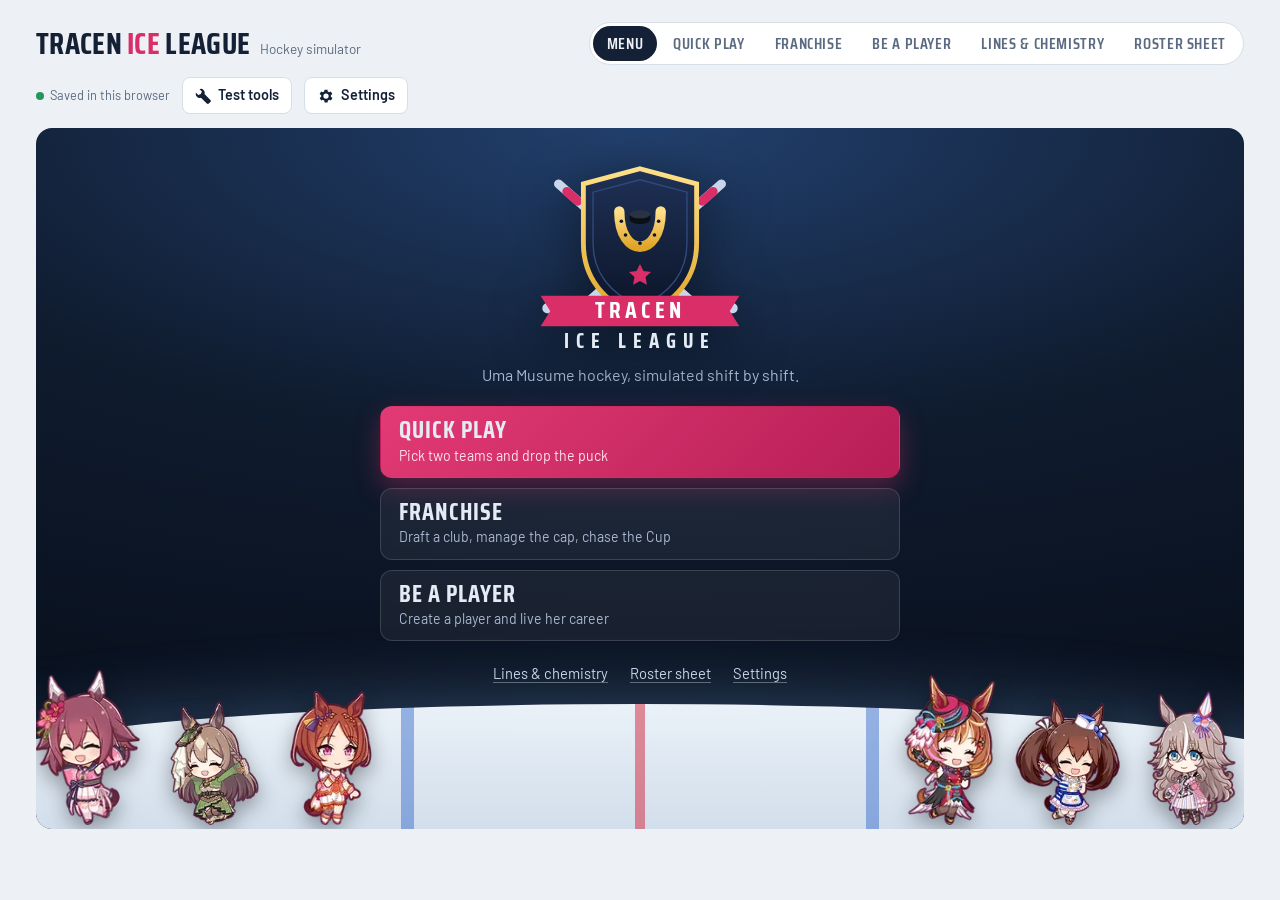
==== commit 70734707: "Chemistry rework/update" ====
--- a/index.html
+++ b/index.html
@@ -994,6 +994,15 @@
 .fr-coachset > .note { flex-basis: 100%; margin-top: -6px; }
 .fr-coachset .tac { min-width: 220px; }
 @media (max-width: 640px) { .cb-more { margin-left: 0; } .coach-h b { font-size: 1.02rem; } }
+
+/* ---------- team chemistry ---------- */
+.fr-chem { display: grid; grid-template-columns: repeat(auto-fit, minmax(min(100%, 250px), 1fr)); gap: 8px; padding: 4px 14px 10px; }
+.fr-chem-u { display: grid; gap: 6px; padding: 10px; border: 1px solid var(--line); border-radius: 10px; background: var(--surface-2); }
+.fr-chem-h { display: flex; flex-wrap: wrap; align-items: center; justify-content: space-between; gap: 6px; }
+.fr-chem-ps { display: flex; flex-wrap: wrap; gap: 3px; }
+.link.fam { background: color-mix(in srgb, var(--ok) 16%, transparent); }
+.pc-tag[data-pname] { cursor: pointer; }
+.pc-tag[data-pname]:hover { border-color: var(--accent); }
 </style>
 </head><body>
 <div class="wrap">
@@ -1256,7 +1265,7 @@
 </div>
 <script>
 // ---------- Default league data ----------
-const LEAGUE_VERSION = 10;
+const LEAGUE_VERSION = 11;
 // roster size every team dresses: 3 forward lines, 2 defense pairs, 2 goalies
 const N_FLINES = 3, N_DPAIRS = 2;
 // original sample league, still used to upgrade very old saves
@@ -1426,6 +1435,7 @@
     addV9(L); toClubs(L, keep);
   }
   if ((L.version || 1) < 10) resetClubIdentity(L); // v10: the clubs go back to their own names, colors and crests
+  if ((L.version || 1) < 11) applyFriendsV11(L.players); // v11: the new friends list; circles are gone
   L.version = LEAGUE_VERSION;
   return L;
 }
@@ -1635,27 +1645,38 @@
 }
 
 // ---------- Chemistry ----------
-const CHEM_BASE = 40, CHEM_FRIEND = 6, CHEM_GROUP = 2;
+// a unit starts at CHEM_BASE; every pair of friends on it adds CHEM_FRIEND, and in a franchise every pair adds
+// what they've built up playing and practicing together (familiarity, 0 to CHEM_FAM_MAX)
+const CHEM_BASE = 40, CHEM_FRIEND = 8, CHEM_FAM_MAX = 2.5;
+// the D pair a forward line shares the ice with most: its own, and the third line goes out with the second pair
+function unitPair(L, i) { return L.dPairs[Math.min(i, L.dPairs.length - 1)] || []; }
 function areFriends(a, b) {
+  if (!a || !b || !a.friends || !b.friends) return false;
   const an = a.name.toLowerCase(), bn = b.name.toLowerCase();
   return a.friends.some(f => f.toLowerCase() === bn) || b.friends.some(f => f.toLowerCase() === an);
 }
-function sharedGroup(a, b) {
-  const g = new Set(a.groups.map(x => x.toLowerCase()));
-  return b.groups.find(x => g.has(x.toLowerCase())) || null;
-}
-function pairChem(a, b) { return areFriends(a, b) ? CHEM_FRIEND : sharedGroup(a, b) ? CHEM_GROUP : 0; }
-function unitChemistry(players) {
-  let c = CHEM_BASE; const links = [];
+function famKey(a, b) { return a.id < b.id ? a.id + "|" + b.id : b.id + "|" + a.id; }
+function famOf(fam, a, b) { return fam ? fam[famKey(a, b)] || 0 : 0; }
+function pairChem(a, b, fam) { return (areFriends(a, b) ? CHEM_FRIEND : 0) + famOf(fam, a, b); }
+function unitChemistry(players, fam) {
+  let c = CHEM_BASE, famSum = 0; const links = [];
   for (let i = 0; i < players.length; i++) for (let j = i + 1; j < players.length; j++) {
-    const v = pairChem(players[i], players[j]);
-    if (v) { c += v; links.push({ a: players[i], b: players[j], kind: v === CHEM_FRIEND ? "friend" : "group", group: v === CHEM_GROUP ? sharedGroup(players[i], players[j]) : null }); }
-  }
-  return { value: Math.max(0, Math.min(100, c)), links };
+    const a = players[i], b = players[j];
+    if (areFriends(a, b)) { c += CHEM_FRIEND; links.push({ a, b, kind: "friend" }); }
+    const f = famOf(fam, a, b); if (f) { c += f; famSum += f; }
+  }
+  return { value: Math.max(0, Math.min(100, Math.round(c))), links, fam: Math.round(famSum * 10) / 10 };
+}
+function applyFriendsV11(players) {
+  const map = new Map(Object.entries(FRIENDS_V11).map(([k, v]) => [k.toLowerCase(), v]));
+  for (const p of players) { const f = map.get(String(p.name).toLowerCase()); if (f) p.friends = f.slice(); p.groups = []; }
 }
 function chemLabel(v) {
   if (v >= 85) return "Inseparable"; if (v >= 70) return "In sync"; if (v >= 55) return "Familiar"; return "Strangers";
 }
+
+// friendships (v11): who is friends with whom, from the friends sheet. Friendship goes both ways.
+const FRIENDS_V11 = {"Admire Groove":["Air Groove","Cesario","Duramente","Neo Universe","Red Desire","Rulership","Still In Love","Sweep Tosho","Zenno Rob Roy"],"Admire Vega":["Curren Chan","Meisho Doto","Narita Top Road","Silence Suzuka","T.M. Opera O"],"Agnes Digital":["Agnes Tachyon","Air Shakur","Chrono Genesis","Haru Urara","King Halo","Loves Only You","Meisho Doto","Shinko Windy","Smart Falcon","Special Week","T.M. Opera O","Tap Dance City","Zenno Rob Roy"],"Agnes Tachyon":["Agnes Digital","Air Shakur","Calstone Light O","Daiwa Scarlet","Dantsu Flame","Jungle Pocket","Manhattan Cafe","Mejiro Ardan","Nakayama Festa","Silence Suzuka","Smart Falcon","Sweep Tosho","Tanino Gimlet"],"Air Groove":["Admire Groove","Air Messiah","Bubblegum Fellow","Daiichi Ruby","Daiwa Scarlet","Duramente","Eishin Flash","El Condor Pasa","Fine Motion","Fuji Kiseki","Grass Wonder","Hishi Amazon","Kiseki","Maruzensky","Matikanefukukitaru","Matikanetannhauser","Mejiro Dober","Narita Brian","Rulership","Silence Suzuka","Sweep Tosho","Symboli Rudolf","T.M. Opera O","Taiki Shuttle","Winning Ticket"],"Air Messiah":["Air Groove","Air Shakur","Cesario","Daring Heart","Jungle Pocket","Rhein Kraft","Vivlos"],"Air Shakur":["Agnes Digital","Agnes Tachyon","Air Messiah","Fine Motion","Manhattan Cafe","Meisho Doto","T.M. Opera O","Tap Dance City"],"Almond Eye":["Blast Onepiece","Curren Bouquetd'or","Daring Tact","Fusaichi Pandora","Gentildonna","Gran Alegria","Kiseki","Lucky Lilac","Mejiro Bright","Rhein Kraft","Seiun Sky","Smart Falcon","Vivlos"],"Aston Machan":["Curren Chan","Daiwa Scarlet","Dream Journey","Gentildonna","North Flight","Sweep Tosho","Twin Turbo","Vodka","Yamanin Zephyr"],"Bamboo Memory":["Daitaku Helios","Fenomeno","Gold City","Inari One","K.S. Miracle","Mejiro Ardan","Oguri Cap","Sakura Bakushin O","Yaeno Muteki"],"Believe":["Buena Vista","Calstone Light O","Curren Chan","Daiwa Scarlet","Dantsu Flame","Durandal","Lucky Lilac","Transcend","Win Variation","Wonder Acute"],"Biko Pegasus":["Curren Chan","Fenomeno","Hishi Akebono","Hishi Amazon","Mayano Top Gun","Narita Brian","Shinko Windy","Sweep Tosho"],"Biwa Hayahide":["Gold City","Narita Brian","Narita Taishin","Phalaenopsis","Royce and Royce","T.M. Opera O","Winning Ticket"],"Blast Onepiece":["Almond Eye","Kiseki","Lucky Lilac"],"Bubblegum Fellow":["Air Groove","Fenomeno","Sakura Laurel"],"Buena Vista":["Believe","Cesario","Daiwa Scarlet","Dream Journey","Eishin Flash","Espoir City","Fusaichi Pandora","Gentildonna","Katsuragi Ace","Kawakami Princess","Lucky Lilac","Maruzensky","Nakayama Festa","Orfevre","Red Desire","Rose Kingdom","Rulership","Special Week","Tosen Jordan","Transcend","Victoire Pisa","Win Variation","Wonder Acute"],"Calstone Light O":["Agnes Tachyon","Believe","Durandal","Gold City","Jungle Pocket","K.S. Miracle","Sakura Bakushin O"],"Cesario":["Admire Groove","Air Messiah","Buena Vista","Daring Heart","Fusaichi Pandora","King Halo","Rhein Kraft","Special Week","Symboli Kris S"],"Cheval Grand":["Kitasan Black","Satono Crown","Satono Diamond","Verxina","Vivlos","Win Variation"],"Chrono Genesis":["Agnes Digital","Curren Bouquetd'or","Gold Ship","Gran Alegria","Grass Wonder","Kiseki","Loves Only You","Lucky Lilac"],"Copano Rickey":["Curren Chan","Espoir City","Furioso","Hokko Tarumae","Kitasan Black","Matikanefukukitaru","Seiun Sky","Smart Falcon","Transcend","Wonder Acute"],"Curren Bouquetd'or":["Almond Eye","Chrono Genesis","Curren Chan","Gran Alegria","Kawakami Princess","Loves Only You","Lucky Lilac","Yamanin Zephyr"],"Curren Chan":["Admire Vega","Aston Machan","Biko Pegasus","Curren Bouquetd'or","Dream Journey","Durandal","Eishin Flash","Fenomeno","Gold City","Hishi Akebono","King Halo","Mayano Top Gun","Nishino Flower","Sakura Chiyono O","Smart Falcon","Sweep Tosho","Taiki Shuttle","Transcend"],"Daiichi Ruby":["Air Groove","Daitaku Helios","Ikuno Dictus","K.S. Miracle","Matikanetannhauser","Mr. C.B.","Winning Ticket","Yamanin Zephyr"],"Daitaku Helios":["Daiichi Ruby","Fusaichi Pandora","Ines Fujin","K.S. Miracle","Katsuragi Ace","Matikanetannhauser","Mejiro Ardan","Mejiro Palmer","Tap Dance City","Tosen Jordan","Yamanin Zephyr"],"Daiwa Scarlet":["Agnes Tachyon","Air Groove","Aston Machan","Believe","Buena Vista","Curren Chan","Dream Journey","Eishin Flash","Gold Ship","Kitasan Black","Mejiro McQueen","Mejiro Ryan","Silence Suzuka","Special Week","Sweep Tosho","Tokai Teio","Vodka","Win Variation"],"Dantsu Flame":["Agnes Tachyon","Hishi Miracle","Jungle Pocket","Manhattan Cafe","No Reason"],"Daring Heart":["Air Messiah","Cesario","Daring Tact","Fusaichi Pandora","Rhein Kraft"],"Daring Tact":["Almond Eye","Cesario","Daring Heart","Epiphaneia","Satono Crown","Symboli Kris S","Vivlos"],"Dream Journey":["Aston Machan","Buena Vista","Curren Chan","Daiwa Scarlet","Durandal","Fenomeno","Gold Ship","Kawakami Princess","Lucky Lilac","Mejiro McQueen","Nakayama Festa","Orfevre","Red Desire","Rulership","Seeking the Pearl","Stay Gold","Sweep Tosho","Tosen Jordan","Vodka","Win Variation"],"Duramente":["Admire Groove","Air Groove","Kitasan Black","Satono Crown","Vivlos"],"Durandal":["Believe","Calstone Light O","Curren Chan","Dream Journey","Fine Motion","K.S. Miracle","Mayano Top Gun","No Reason","Orfevre","Sweep Tosho","Tanino Gimlet"],"Efforia":["Epiphaneia","Titleholder"],"Eishin Flash":["Curren Chan","Daiwa Scarlet","Gold Ship","Nakayama Festa","Rose Kingdom","Rulership","Smart Falcon","Victoire Pisa"],"El Condor Pasa":["Air Groove","Fuji Kiseki","Grass Wonder","Hishi Amazon","King Halo","Maruzensky","Narita Brian","Phalaenopsis","Seeking the Pearl","Seiun Sky","Special Week","Symboli Rudolf","T.M. Opera O","Taiki Shuttle","Tsurumaru Tsuyoshi"],"Epiphaneia":["Cesario","Daring Tact","Efforia","Gentildonna","Rulership","Special Week","Symboli Kris S","Win Variation"],"Espoir City":["Copano Rickey","Furioso","Hokko Tarumae","Smart Falcon","Transcend"],"Fenomeno":["Bamboo Memory","Biko Pegasus","Bubblegum Fellow","Curren Chan","Dream Journey","Eishin Flash","Gentildonna","Gold Ship","Nakayama Festa","Orfevre","Stay Gold","Tosen Jordan"],"Fine Motion":["Air Groove","Air Shakur","Durandal","Kawakami Princess","Symboli Kris S","Tanino Gimlet"],"Forever Young":["Loves Only You","Marche Lorraine"],"Fuji Kiseki":["Agnes Tachyon","Air Groove","El Condor Pasa","Grass Wonder","Hishi Akebono","Hishi Amazon","Jungle Pocket","Maruzensky","Marvelous Sunday","Narita Brian","Special Week","Sweep Tosho","Symboli Rudolf","T.M. Opera O","Taiki Shuttle"],"Furioso":["Copano Rickey","Espoir City","Hokko Tarumae","Oguri Cap","Smart Falcon","Transcend","Wonder Acute"],"Fusaichi Pandora":["Almond Eye","Buena Vista","Cesario","Daitaku Helios","Daring Heart","Fuji Kiseki","Hishi Akebono","Hishi Miracle","Jungle Pocket","Kawakami Princess","King Halo","North Flight","Rhein Kraft","Rulership","Sweep Tosho"],"Gentildonna":["Aston Machan","Buena Vista","Eishin Flash","Fenomeno","Gold Ship","Gran Alegria","Orfevre","Tosen Jordan","Verxina","Vivlos"],"Gold City":["Bamboo Memory","Calstone Light O","Inari One","Oguri Cap","Tamamo Cross","Tosen Jordan","Yukino Bijin"],"Gold Ship":["Chrono Genesis","Daiwa Scarlet","Dream Journey","Eishin Flash","Fenomeno","Fuji Kiseki","Gentildonna","Grass Wonder","Hishi Amazon","Kitasan Black","Mejiro McQueen","Nakayama Festa","Narita Brian","Orfevre","Rice Shower","Rulership","Silence Suzuka","Smart Falcon","Special Week","Stay Gold","Tokai Teio","Tosen Jordan","Verxina","Vodka","Winning Ticket"],"Gran Alegria":["Almond Eye","Bubblegum Fellow","Chrono Genesis","Curren Bouquetd'or","Gentildonna","Loves Only You","Symboli Kris S","Taiki Shuttle","Vivlos","Zenno Rob Roy"],"Grass Wonder":["Air Groove","Chrono Genesis","El Condor Pasa","Fuji Kiseki","Gold Ship","Hishi Amazon","King Halo","Maruzensky","Narita Brian","Nishino Flower","Phalaenopsis","Seiun Sky","Special Week","Symboli Rudolf","T.M. Opera O","Tsurumaru Tsuyoshi"],"Haru Urara":["Agnes Digital","El Condor Pasa","Grass Wonder","King Halo","Mayano Top Gun","Narita Top Road","Rice Shower","Seiun Sky","Special Week","T.M. Opera O","Yukino Bijin"],"Hishi Akebono":["Biko Pegasus","Curren Chan","Fuji Kiseki","Fusaichi Pandora","Hishi Miracle","Marvelous Sunday","Mayano Top Gun","Nishino Flower","Sakura Chiyono O","Seeking the Pearl","Taiki Shuttle"],"Hishi Amazon":["Air Groove","Biko Pegasus","El Condor Pasa","Fuji Kiseki","Grass Wonder","Maruzensky","Narita Brian","Shinko Windy","Symboli Rudolf","T.M. Opera O","Taiki Shuttle"],"Hishi Miracle":["Dantsu Flame","Fine Motion","Hishi Akebono","K.S. Miracle","Narita Top Road","Neo Universe","No Reason","Symboli Kris S","Tanino Gimlet","Tap Dance City"],"Hokko Tarumae":["Copano Rickey","Katsuragi Ace","Smart Falcon","Still In Love","Verxina","Wonder Acute"],"Ikuno Dictus":["Daiichi Ruby","Matikanetannhauser","Mejiro McQueen","Nice Nature","Royce and Royce","Sounds of Earth","Twin Turbo","Yamanin Zephyr"],"Inari One":["Kitasan Black","Oguri Cap","Super Creek","Tamamo Cross","Twin Turbo"],"Ines Fujin":["Daitaku Helios","Maruzensky","Mejiro McQueen","Mejiro Ryan","Mihono Bourbon","Silence Suzuka","Smart Falcon"],"Jungle Pocket":["Agnes Tachyon","Air Messiah","Calstone Light O","Dantsu Flame","Fuji Kiseki","Fusaichi Pandora","Manhattan Cafe","Narita Top Road","Tosen Jordan"],"K.S. Miracle":["Bamboo Memory","Calstone Light O","Daiichi Ruby","Daitaku Helios","Durandal","Hishi Miracle","Ines Fujin","Matikanefukukitaru","Mejiro Palmer","Mejiro Ryan","Sakura Bakushin O","Yamanin Zephyr"],"Katsuragi Ace":["Buena Vista","Daitaku Helios","Hokko Tarumae","Ikuno Dictus","Kawakami Princess","Maruzensky","Mejiro Ardan","Mejiro Palmer","Mejiro Ramonu","Mr. C.B.","Sirius Symboli","Symboli Rudolf","Tap Dance City","Twin Turbo"],"Kawakami Princess":["Biko Pegasus","Curren Bouquetd'or","Daiwa Scarlet","Dream Journey","Fusaichi Pandora","Katsuragi Ace","King Halo","Mejiro Dober","Nishino Flower","Seeking the Pearl","Sweep Tosho","Vodka"],"King Halo":["Agnes Digital","Cesario","El Condor Pasa","Fusaichi Pandora","Grass Wonder","Haru Urara","Kawakami Princess","Phalaenopsis","Rhein Kraft","Seiun Sky","Special Week","Tsurumaru Tsuyoshi"],"Kiseki":["Air Groove","Almond Eye","Blast Onepiece","Chrono Genesis","Kitasan Black","Loves Only You","Lucky Lilac","Marche Lorraine","Rulership","Sounds of Earth","Still In Love","Vivlos"],"Kitasan Black":["Cheval Grand","Copano Rickey","Daiwa Scarlet","Duramente","Gold Ship","Inari One","Mejiro McQueen","Nice Nature","Sakura Bakushin O","Satono Crown","Satono Diamond","Silence Suzuka","Special Week","Sweep Tosho","Tokai Teio","Vodka"],"Loves Only You":["Agnes Digital","Almond Eye","Chrono Genesis","Curren Bouquetd'or","Curren Chan","Espoir City","Gran Alegria","Kiseki","Marche Lorraine"],"Lucky Lilac":["Almond Eye","Believe","Blast Onepiece","Buena Vista","Chrono Genesis","Curren Bouquetd'or","Dream Journey","Gold Ship","Kiseki","Loves Only You","Marche Lorraine","Nakayama Festa","Orfevre","Red Desire","Stay Gold","Tamamo Cross"],"Manhattan Cafe":["Agnes Tachyon","Dantsu Flame","Jungle Pocket","Red Desire","Still In Love","Yukino Bijin","Zenno Rob Roy"],"Marche Lorraine":["Kiseki","Loves Only You","Lucky Lilac","Stay Gold"],"Maruzensky":["Air Groove","El Condor Pasa","Fuji Kiseki","Grass Wonder","Hishi Amazon","Ines Fujin","Katsuragi Ace","Mejiro Ardan","Mejiro Ramonu","Mihono Bourbon","Mr. C.B.","Narita Brian","Rice Shower","Sakura Chiyono O","Silence Suzuka","Smart Falcon","Special Week","Symboli Rudolf","T.M. Opera O","Taiki Shuttle","Winning Ticket"],"Marvelous Sunday":["Fuji Kiseki","Hishi Akebono","Mayano Top Gun","Nice Nature","Sakura Laurel"],"Matikanefukukitaru":["Air Groove","Copano Rickey","K.S. Miracle","Matikanetannhauser","Meisho Doto","Mejiro Dober","Silence Suzuka","Stay Gold","Taiki Shuttle"],"Matikanetannhauser":["Air Groove","Daiichi Ruby","Daitaku Helios","Ikuno Dictus","Kitasan Black","Matikanefukukitaru","Mejiro Palmer","Mihono Bourbon","Nice Nature","Rice Shower","Royce and Royce","Satono Diamond","Sounds of Earth","Special Week","Twin Turbo","Winning Ticket"],"Mayano Top Gun":["Biko Pegasus","Curren Chan","Durandal","Haru Urara","Hishi Akebono","Hishi Amazon","Maruzensky","Marvelous Sunday","Narita Brian","Nice Nature","Nishino Flower","Super Creek","Sweep Tosho","Tokai Teio","Yukino Bijin"],"Meisho Doto":["Admire Vega","Agnes Digital","Air Shakur","Haru Urara","Matikanefukukitaru","Narita Top Road","T.M. Opera O","Taiki Shuttle"],"Mejiro Ardan":["Agnes Tachyon","Daitaku Helios","Katsuragi Ace","Maruzensky","Mejiro Bright","Mejiro Dober","Mejiro McQueen","Mejiro Palmer","Mejiro Ramonu","Mejiro Ryan","Sakura Chiyono O","Super Creek","Yaeno Muteki"],"Mejiro Bright":["Almond Eye","Mejiro Ardan","Mejiro Dober","Mejiro McQueen","Mejiro Palmer","Mejiro Ramonu","Mejiro Ryan","Seeking the Pearl","Tsurumaru Tsuyoshi"],"Mejiro Dober":["Air Groove","Kawakami Princess","Matikanefukukitaru","Mejiro Ardan","Mejiro Bright","Mejiro McQueen","Mejiro Palmer","Mejiro Ramonu","Mejiro Ryan","Rulership","Seeking the Pearl","Taiki Shuttle"],"Mejiro McQueen":["Daiwa Scarlet","Dream Journey","Gold Ship","Ikuno Dictus","Kitasan Black","Mejiro Ardan","Mejiro Bright","Mejiro Dober","Mejiro Palmer","Mejiro Ramonu","Mejiro Ryan","Narita Brian","Orfevre","Rice Shower","Satono Diamond","Silence Suzuka","Special Week","Stay Gold","Tokai Teio","Vodka","Winning Ticket"],"Mejiro Palmer":["Daitaku Helios","Gold City","Katsuragi Ace","Matikanetannhauser","Mejiro Ardan","Mejiro Bright","Mejiro Dober","Mejiro McQueen","Mejiro Ramonu","Mejiro Ryan","Narita Brian","Narita Taishin","Tosen Jordan"],"Mejiro Ramonu":["Katsuragi Ace","Maruzensky","Mejiro Ardan","Mejiro Bright","Mejiro Dober","Mejiro McQueen","Mejiro Palmer","Mejiro Ryan","Mr. C.B.","Sirius Symboli","Still In Love","Symboli Kris S","Symboli Rudolf","Tanino Gimlet"],"Mejiro Ryan":["Daiwa Scarlet","Ines Fujin","Mejiro Ardan","Mejiro Bright","Mejiro Dober","Mejiro McQueen","Mejiro Palmer","Mejiro Ramonu","Oguri Cap"],"Mihono Bourbon":["Ines Fujin","Maruzensky","Nishino Flower","Rice Shower","Sakura Bakushin O","Silence Suzuka","Smart Falcon","Transcend"],"Mr. C.B.":["Daiichi Ruby","Katsuragi Ace","Maruzensky","Mejiro Ramonu","Sakura Chiyono O","Symboli Rudolf"],"Nakayama Festa":["Agnes Tachyon","Buena Vista","Dream Journey","Eishin Flash","El Condor Pasa","Fenomeno","Gold Ship","Orfevre","Red Desire","Satono Diamond","Sirius Symboli","Stay Gold","Tosen Jordan","Wonder Acute"],"Narita Brian":["Air Groove","Biwa Hayahide","El Condor Pasa","Fuji Kiseki","Gold Ship","Grass Wonder","Hishi Amazon","Maruzensky","Mayano Top Gun","Mejiro McQueen","Mejiro Palmer","Narita Taishin","No Reason","Phalaenopsis","Rice Shower","Sakura Laurel","Silence Suzuka","Special Week","Symboli Rudolf","T.M. Opera O","Taiki Shuttle","Tanino Gimlet","Winning Ticket"],"Narita Taishin":["Biwa Hayahide","Mejiro Palmer","Narita Brian","Rice Shower","Super Creek","Winning Ticket"],"Narita Top Road":["Admire Vega","Haru Urara","Jungle Pocket","Rice Shower","T.M. Opera O"],"Neo Universe":["Admire Groove","Hishi Miracle","Sounds of Earth","Still In Love","Victoire Pisa","Zenno Rob Roy"],"Nice Nature":["Ikuno Dictus","Kitasan Black","Marvelous Sunday","Matikanetannhauser","Mayano Top Gun","Mejiro McQueen","Mejiro Ryan","Royce and Royce","Sounds of Earth","Tokai Teio","Twin Turbo","Win Variation"],"Nishino Flower":["Air Groove","Eishin Flash","Grass Wonder","Hishi Akebono","Kawakami Princess","Mayano Top Gun","Mihono Bourbon","Sakura Bakushin O","Seiun Sky","Super Creek","Sweep Tosho","Taiki Shuttle","Tosen Jordan","Yamanin Zephyr"],"No Reason":["Dantsu Flame","Durandal","Hishi Miracle","Narita Brian","Phalaenopsis","Symboli Kris S","Tanino Gimlet","Yaeno Muteki"],"North Flight":["Aston Machan","Royce and Royce","Sakura Bakushin O"],"Oguri Cap":["Bamboo Memory","Belno Light","Fujimasa March","Inari One","Mejiro Ardan","Norn Ace","Obey Your Master","Sakura Chiyono O","Special Week","Super Creek","Symboli Rudolf","T.M. Opera O","Tamamo Cross","Yaeno Muteki"],"Orfevre":["Buena Vista","Dream Journey","Durandal","Fenomeno","Gentildonna","Gold Ship","Lucky Lilac","Nakayama Festa","Rulership","Stay Gold","Sweep Tosho","Tanino Gimlet","Win Variation"],"Phalaenopsis":["Biwa Hayahide","El Condor Pasa","Grass Wonder","King Halo","Narita Brian","No Reason","Seiun Sky","Special Week","Tsurumaru Tsuyoshi"],"Red Desire":["Admire Groove","Buena Vista","Dream Journey","Lucky Lilac","Manhattan Cafe","Nakayama Festa","Tosen Jordan","Transcend","Victoire Pisa","Vodka"],"Rhein Kraft":["Air Messiah","Almond Eye","Cesario","Daring Heart","Fusaichi Pandora","King Halo","Sweep Tosho"],"Rice Shower":["Gold Ship","Haru Urara","Matikanetannhauser","Mejiro McQueen","Mihono Bourbon","Narita Brian","Narita Taishin","Narita Top Road","Silence Suzuka","Special Week","Winning Ticket","Zenno Rob Roy"],"Rose Kingdom":["Eishin Flash","Rulership","Tanino Gimlet","Victoire Pisa"],"Royce and Royce":["Biwa Hayahide","Ikuno Dictus","Matikanetannhauser","Nice Nature","North Flight","Shinko Windy","Sounds of Earth","Twin Turbo"],"Rulership":["Admire Groove","Air Groove","Buena Vista","Dream Journey","Eishin Flash","Epiphaneia","Fusaichi Pandora","Gold Ship","Kiseki","Mejiro Dober","Orfevre","Rose Kingdom","Stay Gold","Transcend","Victoire Pisa"],"Sakura Bakushin O":["Bamboo Memory","Biko Pegasus","Calstone Light O","Kitasan Black","Mihono Bourbon","Nishino Flower","North Flight","Rice Shower","Sakura Chiyono O","Sakura Laurel","Yamanin Zephyr"],"Sakura Chiyono O":["Curren Chan","Hishi Akebono","Maruzensky","Mejiro Ardan","Mr. C.B.","Oguri Cap","Sakura Bakushin O","Sakura Laurel","Yaeno Muteki"],"Sakura Laurel":["Marvelous Sunday","Mayano Top Gun","Narita Brian","Sakura Bakushin O","Sakura Chiyono O","Seiun Sky"],"Satono Crown":["Cheval Grand","Duramente","Kitasan Black","Satono Diamond","Vivlos"],"Satono Diamond":["Cheval Grand","Kitasan Black","Mejiro McQueen","Satono Crown"],"Seeking the Pearl":["Dream Journey","El Condor Pasa","Grass Wonder","Hishi Akebono","Kawakami Princess","King Halo","Mejiro Bright","Mejiro Dober","Shinko Windy","Stay Gold","Taiki Shuttle"],"Seiun Sky":["Almond Eye","El Condor Pasa","Grass Wonder","King Halo","Nishino Flower","Phalaenopsis","Sakura Laurel","Special Week","Titleholder","Tsurumaru Tsuyoshi"],"Shinko Windy":["Agnes Digital","Biko Pegasus","Hishi Amazon","Royce and Royce","Seeking the Pearl","Taiki Shuttle"],"Silence Suzuka":["Admire Vega","Air Groove","Daiwa Scarlet","Gold Ship","Ines Fujin","Kitasan Black","Maruzensky","Matikanefukukitaru","Mejiro McQueen","Mihono Bourbon","Narita Brian","Rice Shower","Smart Falcon","Special Week","Stay Gold","Taiki Shuttle","Tokai Teio","Vodka","Winning Ticket"],"Sirius Symboli":["Mejiro Ramonu","Nakayama Festa","Symboli Rudolf"],"Smart Falcon":["Agnes Digital","Agnes Tachyon","Copano Rickey","Curren Chan","Eishin Flash","Espoir City","Fuji Kiseki","Furioso","Ines Fujin","Maruzensky","Mihono Bourbon","Silence Suzuka","Symboli Rudolf"],"Sounds of Earth":["Cheval Grand","Duramente","Ikuno Dictus","Kiseki","Kitasan Black","Matikanetannhauser","Neo Universe","Nice Nature","Royce and Royce","Satono Crown","Satono Diamond","Twin Turbo","Victoire Pisa","Vivlos"],"Special Week":["Agnes Digital","Buena Vista","Cesario","Daiwa Scarlet","El Condor Pasa","Epiphaneia","Gold Ship","Grass Wonder","Haru Urara","King Halo","Kitasan Black","Maruzensky","Mejiro Bright","Mejiro McQueen","Phalaenopsis","Seiun Sky","Silence Suzuka","Tokai Teio","Tsurumaru Tsuyoshi","Vodka"],"Stay Gold":["Dream Journey","Fenomeno","Gold Ship","Lucky Lilac","Matikanefukukitaru","Mejiro Bright","Mejiro McQueen","Nakayama Festa","Orfevre","Rulership","Seeking the Pearl","Silence Suzuka","Special Week","Sweep Tosho","T.M. Opera O","Taiki Shuttle"],"Still In Love":["Admire Groove","Hokko Tarumae","Kiseki","Manhattan Cafe","Mejiro Ramonu","Neo Universe","Sweep Tosho","Zenno Rob Roy"],"Super Creek":["Gold Ship","Inari One","Maruzensky","Mejiro Ardan","Narita Taishin","Oguri Cap","Tamamo Cross"],"Sweep Tosho":["Admire Groove","Agnes Tachyon","Air Groove","Aston Machan","Biko Pegasus","Curren Chan","Daiwa Scarlet","Dream Journey","Durandal","Fuji Kiseki","Fusaichi Pandora","Kawakami Princess","Kitasan Black","Mayano Top Gun","Nishino Flower","Orfevre","Rhein Kraft","Stay Gold","Still In Love","Tokai Teio","Vodka","Zenno Rob Roy"],"Symboli Kris S":["Bamboo Memory","Cesario","Epiphaneia","Espoir City","Fine Motion","Furioso","Hishi Miracle","Mejiro Ramonu","No Reason","Sirius Symboli","Symboli Rudolf","Tanino Gimlet","Tap Dance City","Transcend","Yaeno Muteki","Zenno Rob Roy"],"Symboli Rudolf":["Air Groove","El Condor Pasa","Fuji Kiseki","Hishi Amazon","Katsuragi Ace","Maruzensky","Mejiro Ramonu","Mr. C.B.","Narita Brian","Sirius Symboli","Special Week","T.M. Opera O","Taiki Shuttle","Tokai Teio","Tsurumaru Tsuyoshi"],"T.M. Opera O":["Admire Vega","Agnes Digital","Air Groove","Air Shakur","Biwa Hayahide","El Condor Pasa","Fuji Kiseki","Grass Wonder","Haru Urara","Hishi Amazon","Maruzensky","Meisho Doto","Narita Brian","Narita Top Road","Oguri Cap","Symboli Rudolf","Taiki Shuttle","Wonder Acute","Zenno Rob Roy"],"Taiki Shuttle":["Air Groove","El Condor Pasa","Fuji Kiseki","Gran Alegria","Grass Wonder","Hishi Akebono","Hishi Amazon","Maruzensky","Matikanefukukitaru","Meisho Doto","Mejiro Dober","Narita Brian","Nishino Flower","Seeking the Pearl","Silence Suzuka","Stay Gold","Symboli Rudolf","T.M. Opera O","Zenno Rob Roy"],"Tamamo Cross":["Inari One","Lucky Lilac","Oguri Cap","Super Creek"],"Tanino Gimlet":["Durandal","Hishi Miracle","Narita Brian","No Reason","Orfevre","Rose Kingdom","Symboli Kris S","Tap Dance City","Vodka"],"Tap Dance City":["Agnes Digital","Air Shakur","Daitaku Helios","Hishi Miracle","Katsuragi Ace","Symboli Kris S"],"Titleholder":["Duramente","Efforia","Seiun Sky"],"Tokai Teio":["Daiwa Scarlet","Gold Ship","Kitasan Black","Mayano Top Gun","Mejiro McQueen","Nice Nature","Silence Suzuka","Special Week","Sweep Tosho","Symboli Rudolf","Tsurumaru Tsuyoshi","Twin Turbo","Vodka","Yamanin Zephyr"],"Tosen Jordan":["Buena Vista","Daitaku Helios","Dream Journey","Eishin Flash","Fenomeno","Gold City","Gold Ship","Jungle Pocket","Mejiro Palmer","Nakayama Festa","Red Desire","Winning Ticket"],"Transcend":["Curren Chan","Espoir City","Furioso","Mihono Bourbon","Red Desire","Rulership","Smart Falcon","Wonder Acute"],"Tsurumaru Tsuyoshi":["El Condor Pasa","Grass Wonder","King Halo","Mejiro Bright","Phalaenopsis","Seiun Sky","Special Week","Symboli Rudolf","Tokai Teio"],"Twin Turbo":["Aston Machan","Ikuno Dictus","Inari One","Katsuragi Ace","Matikanetannhauser","Nice Nature","Royce and Royce","Sounds of Earth","Tokai Teio"],"Verxina":["Cheval Grand","Gentildonna","Gold Ship","Hokko Tarumae","Vivlos","Win Variation"],"Victoire Pisa":["Buena Vista","Eishin Flash","Neo Universe","Red Desire","Rose Kingdom","Rulership","Sounds of Earth","Transcend","Wonder Acute"],"Vivlos":["Air Messiah","Almond Eye","Cheval Grand","Duramente","Gentildonna","Gran Alegria","Kiseki","Satono Crown","Satono Diamond","Sounds of Earth","Verxina"],"Vodka":["Aston Machan","Daiwa Scarlet","Dream Journey","Gold Ship","Kawakami Princess","Kitasan Black","Mejiro McQueen","Narita Brian","Red Desire","Silence Suzuka","Special Week","Sweep Tosho","T.M. Opera O","Tanino Gimlet","Tokai Teio"],"Win Variation":["Believe","Buena Vista","Cheval Grand","Daiwa Scarlet","Dream Journey","Nice Nature","Orfevre","Verxina"],"Winning Ticket":["Air Groove","Biwa Hayahide","Daiichi Ruby","Gold Ship","Matikanetannhauser","Mejiro McQueen","Narita Brian","Narita Taishin","Rice Shower","Silence Suzuka","Special Week","Tosen Jordan","Yukino Bijin"],"Wonder Acute":["Buena Vista","Copano Rickey","Espoir City","Furioso","Hokko Tarumae","Nakayama Festa","Smart Falcon","T.M. Opera O","Tosen Jordan","Transcend","Victoire Pisa"],"Yaeno Muteki":["Bamboo Memory","Inari One","Mejiro Ardan","No Reason","Oguri Cap","Sakura Chiyono O","Super Creek","Tamamo Cross"],"Yamanin Zephyr":["Aston Machan","Curren Bouquetd'or","Daiichi Ruby","Daitaku Helios","Ikuno Dictus","K.S. Miracle","Nishino Flower","Sakura Bakushin O","Tokai Teio"],"Yukino Bijin":["Gold City","Haru Urara","Manhattan Cafe","Mayano Top Gun","Sakura Bakushin O","Winning Ticket"],"Zenno Rob Roy":["Admire Groove","Agnes Digital","Manhattan Cafe","Neo Universe","Rice Shower","Sweep Tosho","Symboli Kris S","T.M. Opera O","Taiki Shuttle"]};
 
 // ---------- Lineups ----------
 // fLines: up to 3 x [C, LW, RW]; dPairs: up to 2 x [D, D]; goalies [starter, backup]; pp/pk special-teams units
@@ -1923,7 +1944,7 @@
 
 class Game {
   constructor(league, homeId, awayId, opts) {
-    this.playoff = !!(opts && opts.playoff); this.otN = 1; this.league = league;
+    this.playoff = !!(opts && opts.playoff); this.otN = 1; this.league = league; this.fam = league.fam || null; // franchise familiarity between teammates
     // coaching from the bench: hold at intermissions, manual goalie pulls and changes
     this.intHold = false; this.holdInt = false;
     // Be A Player: one skater the viewer makes the big decisions for
@@ -2047,7 +2068,7 @@
   spdMul(p) { return 0.68 + 0.32 * Math.pow(this.energy[p.id] / 100, 0.8); }
   skill(p) { const ti = this.pTeam ? this.pTeam[p.id] : undefined; return (0.8 + 0.2 * this.energy[p.id] / 100) * (ti == null ? 1 : 1 + 0.08 * this.momo(ti)); }
   chemKey(ti) { const ps = this.onIce(ti).map(s => s.p); const g = this.goalies[ti]; if (g) ps.push(g.p); return { ps, key: ps.map(p => p.id).sort().join("|") }; }
-  chemValue(ti) { const { ps, key } = this.chemKey(ti); if (!(key in this.chemCache)) this.chemCache[key] = unitChemistry(ps).value; return this.chemCache[key]; }
+  chemValue(ti) { const { ps, key } = this.chemKey(ti); if (!(key in this.chemCache)) this.chemCache[key] = unitChemistry(ps, this.fam).value; return this.chemCache[key]; }
   chemMult(ti) { return 1 + (this.chemValue(ti) - 60) / 200; }
   xgAt(x, y, ti) {
     const d = this.dir(ti), gx = d * RINK.goalX;
@@ -4752,13 +4773,42 @@
       const p = left.splice(j, 1)[0]; if (p) p.line = L;
     }
   }
+  frChemShuffle(F, fs, ds, gs[0], overall);
   const t = F.teams.find(x => x.id === tid); if (t) { t.pp = null; t.pk = null; }
+}
+// fine-tune auto lines for chemistry: swap players between lines (or pairs) when friendship and
+// familiarity are worth more than the small drop in who gets the top minutes
+function frChemShuffle(F, fs, ds, g, ovr) {
+  const FW = [0.4, 0.32, 0.28], DW = [0.53, 0.47], LAMBDA = 0.035;
+  const lines = [1, 2, 3].map(L => fs.filter(p => p.line === L)), pairs = [1, 2].map(L => ds.filter(p => p.line === L));
+  if (lines.some(l => l.length !== 3) || pairs.some(l => l.length !== 2)) return;
+  const score = () => {
+    let s = 0;
+    lines.forEach((l, i) => { s += FW[i] * l.reduce((a, p) => a + ovr(p), 0); s += LAMBDA * unitChemistry([...l, ...pairs[Math.min(i, 1)], g].filter(Boolean), F.fam).value; });
+    pairs.forEach((l, i) => { s += DW[i] * l.reduce((a, p) => a + ovr(p), 0); });
+    return s;
+  };
+  let best = score();
+  for (let it = 0; it < 4; it++) {
+    let improved = false;
+    const groups = [lines, pairs];
+    for (const G of groups) for (let i = 0; i < G.length; i++) for (let j = i + 1; j < G.length; j++) for (let a = 0; a < G[i].length; a++) for (let b = 0; b < G[j].length; b++) {
+      const A = G[i][a], B = G[j][b];
+      if (G === lines && A.pos !== B.pos) continue; // keep a center on every line
+      G[i][a] = B; G[j][b] = A;
+      const sc = score();
+      if (sc > best + 0.01) { best = sc; improved = true; } else { G[i][a] = A; G[j][b] = B; }
+    }
+    if (!improved) break;
+  }
+  lines.forEach((l, i) => l.forEach(p => p.line = i + 1));
+  pairs.forEach((l, i) => { l.forEach(p => p.line = i + 1); const [x, y] = l; const lx = shootsOf(x) === "L", ly = shootsOf(y) === "L"; x.side = lx || !ly ? "L" : "R"; y.side = x.side === "L" ? "R" : "L"; });
 }
 // the league object the engine and lineup builder read: injured players stay home
 function frGameLeague(F, ids, copy) {
   const set = new Set(ids);
   const players = F.players.filter(p => set.has(p.team) && !p.inj);
-  const L = { teams: F.teams.filter(t => set.has(t.id)), players };
+  const L = { teams: F.teams.filter(t => set.has(t.id)), players, fam: F.fam || null };
   return copy ? JSON.parse(JSON.stringify(L)) : L;
 }
 // which goalie starts: the backup gets every Nth game
@@ -4803,7 +4853,7 @@
 function frNew(league, opts) {
   const F = { v: FR_VERSION, id: frId(), name: opts.name || "My franchise", created: Date.now(), season: 1, phase: "draft",
     user: opts.user, settings: Object.assign({ games: 28, series: 7, trades: "normal", autoLines: true, injuries: true }, opts.settings || {}),
-    teams: frTeamsFrom(league), players: [], news: [], offers: [], history: [], day: 0, off: null };
+    teams: frTeamsFrom(league), players: [], news: [], offers: [], history: [], day: 0, off: null, fam: {}, chemV: 1 };
   if (opts.teamEdit) Object.assign(F.teams.find(t => t.id === opts.user), opts.teamEdit);
   F.players = JSON.parse(JSON.stringify(league.players)).map(p => {
     p.team = "POOL"; p.line = 0; p.inj = null; p.dev = Math.round((nameHash(p.name, 91) * 2.4 - 1) * 10) / 10;
@@ -4945,14 +4995,14 @@
   const fs = L.fLines.length === 3 ? [0.4, 0.32, 0.28] : L.fLines.length === 2 ? [0.55, 0.45] : [1];
   const ds = L.dPairs.length === 2 ? [0.53, 0.47] : [1];
   let O = 0, D = 0, chem = 0;
-  L.fLines.forEach((u, i) => { O += fs[i] * avg(u.map(offF)) * 0.7; D += fs[i] * avg(u.map(defF)) * 0.4; chem += fs[i] * unitChemistry(u).value; });
+  L.fLines.forEach((u, i) => { O += fs[i] * avg(u.map(offF)) * 0.7; D += fs[i] * avg(u.map(defF)) * 0.4; chem += fs[i] * unitChemistry([...u, ...unitPair(L, i), L.goalies[0]].filter(Boolean), F.fam).value; });
   L.dPairs.forEach((u, i) => { O += ds[i] * avg(u.map(offD)) * 0.3; D += ds[i] * avg(u.map(defD)) * 0.6; });
   const g = L.goalies[0];
   const share = {};
   L.fLines.forEach((u, i) => u.forEach(p => share[p.id] = { s: fs[i], u: i, g: "F" }));
   L.dPairs.forEach((u, i) => u.forEach(p => share[p.id] = { s: ds[i], u: i, g: "D" }));
   const agg = (t.tactics && t.tactics.agg != null ? t.tactics.agg : 50) / 100;
-  return { tid, L, O: O + (chem - 45) / 12, D, G: g ? frRt(g, "goal") * 0.9 + frRt(g, "clu") * 0.1 : 50, g, share, agg,
+  return { tid, L, O: O + (chem - FR_CHEM_MID) / 14, D, G: g ? frRt(g, "goal") * 0.9 + frRt(g, "clu") * 0.1 : 50, g, share, agg,
     dis: avg([...L.fLines.flat(), ...L.dPairs.flat()].map(p => frRt(p, "dis"))), chk: avg([...L.fLines.flat(), ...L.dPairs.flat()].map(p => frRt(p, "chk"))) };
 }
 function frBlank() { return { gp: 0, g: 0, a: 0, pm: 0, pim: 0, sog: 0, ppg: 0, ppa: 0, shg: 0, sha: 0, gwg: 0, hit: 0, blk: 0, toi: 0, gs: 0, w: 0, l: 0, otl: 0, sa: 0, sv: 0, ga: 0, so: 0 }; }
@@ -5098,6 +5148,7 @@
   const hat = Object.entries(res.ps).filter(([, s]) => s.g >= 3);
   for (const [pid, s] of hat) { const p = F.players.find(x => x.id === pid); if (p && (p.team === F.user || s.g >= 4)) frNews(F, (s.g >= 4 ? s.g + " goals! " : "Hat trick! ") + p.name + " scores " + (s.g >= 4 ? s.g : "three") + " for " + p.team + ".", p.team); }
   if (F.mode === "bap" && (game.h === F.user || game.a === F.user)) bapAfterGame(F, game, res);
+  for (const tid of [game.h, game.a]) frFamUnits(F, tid, FAM_GAME, 0.5); // playing together builds chemistry
   for (let ti = 0; ti < 2; ti++) { const gid = res.gids[ti]; const s = gid && res.ps[gid]; if (s && s.so && s.sa >= 15) { const p = F.players.find(x => x.id === gid); if (p) frNews(F, "Shutout for " + p.name + ": " + s.sv + " saves.", p.team); } }
 }
 
@@ -5358,6 +5409,8 @@
   if (F.phase !== "done") return;
   if (F.mode === "bap") bapSeasonClose(F);
   F.phase = "offseason";
+  // a summer apart: some of the familiarity fades
+  for (const k of Object.keys(F.fam || {})) { F.fam[k] = Math.round(F.fam[k] * 0.75 * 100) / 100; if (F.fam[k] < 0.15) delete F.fam[k]; }
   const dev = [];
   for (const p of F.players) {
     const before = overall(p), g = posGroup(p);
@@ -5441,6 +5494,70 @@
   for (const t of F.teams) { frFillMinimum(F, t.id); if (t.id !== F.user) frAutoLines(F, t.id); }
   if (F.settings.autoLines) frAutoLines(F, F.user);
   frStartSeason(F);
+}
+
+// ---------- team chemistry: friends, plus familiarity built in games and at practice ----------
+const FAM_GAME = 0.022, FAM_LINES = 0.2, FAM_BOND = 0.07, FRIEND_ODDS = 0.07, FR_CHEM_MID = 58;
+const PRACTICE_NAMES = { auto: "Auto", lines: "Line rushes", bonding: "Team bonding", skills: "Skills" };
+const PRACTICE_HELP = {
+  auto: "The coaching staff picks each week: line rushes while the lines are still learning each other, team bonding now and then, skills once the units click.",
+  lines: "Each line and pair drills together, with the starting goalie: a big chemistry boost for the current units, less individual training.",
+  bonding: "Team dinners and off-ice time: a little chemistry between everyone, and teammates who get along can become friends. Less individual training.",
+  skills: "Individual work only: 30% more training progress, no chemistry practice."
+};
+// older saves: the new friends list, circles gone, familiarity starts empty
+function frMigrateChem(F) {
+  if (!F || F.chemV) return;
+  applyFriendsV11(F.players); F.fam = F.fam || {}; F.chemV = 1;
+}
+function frFamAdd(F, a, b, v) {
+  if (!a || !b || a.id === b.id) return;
+  F.fam = F.fam || {}; const k = famKey(a, b);
+  F.fam[k] = Math.min(CHEM_FAM_MAX, Math.round(((F.fam[k] || 0) + v) * 100) / 100);
+}
+// a line with its D pair and the starting goalie: the group that shares the ice
+function frUnitsOf(L) { return L.fLines.map((u, i) => [...u, ...(unitPair(L, i)), L.goalies[0]].filter(Boolean)); }
+function frFamUnits(F, tid, v, ppShare) {
+  if (!F.teams.some(t => t.id === tid)) return;
+  const L = frLineupFor(F, tid);
+  for (const u of frUnitsOf(L)) for (let i = 0; i < u.length; i++) for (let j = i + 1; j < u.length; j++) frFamAdd(F, u[i], u[j], v);
+  if (ppShare) for (const u of [...L.pp, ...L.pk]) { if (!u) continue; const s = u.slots.filter(Boolean); for (let i = 0; i < s.length; i++) for (let j = i + 1; j < s.length; j++) frFamAdd(F, s[i], s[j], v * ppShare); }
+}
+function frTeamChem(F, tid) {
+  const L = frLineupFor(F, tid);
+  const units = frUnitsOf(L).map((ps, i) => Object.assign({ i, ps }, unitChemistry(ps, F.fam)));
+  const avg = units.length ? units.reduce((a, u) => a + u.value, 0) / units.length : 0;
+  return { units, avg, L };
+}
+function frPracticeKind(F, t) {
+  const k = t.practice || "auto"; if (k !== "auto") return k;
+  const ch = frTeamChem(F, t.id), wk = Math.floor(F.day / 7);
+  if (ch.avg < 64) return wk % 3 === 2 ? "bonding" : "lines";
+  return wk % 2 ? "bonding" : ch.avg >= 80 ? "skills" : "lines";
+}
+function frPractice(F, t) {
+  const kind = frPracticeKind(F, t); t.prWeek = kind;
+  const mine = t.id === F.user && F.mode !== "bap";
+  const before = mine ? frTeamChem(F, t.id).units.map(u => u.value) : null;
+  if (kind === "lines") frFamUnits(F, t.id, FAM_LINES, 0.4);
+  const made = [];
+  if (kind === "bonding") {
+    const ps = F.players.filter(p => p.team === t.id && !p.inj);
+    const cand = [];
+    for (let i = 0; i < ps.length; i++) for (let j = i + 1; j < ps.length; j++) {
+      frFamAdd(F, ps[i], ps[j], FAM_BOND);
+      if (!areFriends(ps[i], ps[j]) && famOf(F.fam, ps[i], ps[j]) >= 1.2) cand.push([ps[i], ps[j]]);
+    }
+    for (const [a, b] of frShuffle(cand)) {
+      if (made.length >= 2) break;
+      if (frRand() < FRIEND_ODDS + famOf(F.fam, a, b) * 0.02) { a.friends.push(b.name); b.friends.push(a.name); made.push(a.name + " and " + b.name); }
+    }
+  }
+  if (made.length && (mine || (F.mode === "bap" && t.id === F.user))) frNews(F, "New friends: " + made.join(", ") + " have hit it off at team bonding.", t.id, "training");
+  if (mine && kind !== "skills") {
+    const after = frTeamChem(F, t.id).units.map(u => u.value);
+    frNews(F, "Practice (" + PRACTICE_NAMES[kind].toLowerCase() + "): " + after.map((v, i) => "Line " + (i + 1) + " " + before[i] + (v !== before[i] ? " → " + v : "")).join(", ") + ".", t.id, "training");
+  }
 }
 
 // ---------- training: a weekly focus for every player ----------
@@ -5460,10 +5577,12 @@
 function frFocusOf(p) { return p.tf && TRAIN_KEYS[posGroup(p)].includes(p.tf) ? p.tf : frAutoFocus(p); }
 function frTrainGain(F, p) {
   const t = F.teams.find(x => x.id === p.team), k = frFocusOf(p), v = Number(p[k] ?? 60);
-  return 0.8 * (1 + 0.35 * (p.dev || 0)) * (TRAIN_INT[(t && t.train) || "normal"] || 1) * Math.max(0.2, Math.min(1.2, (95 - v) / 30));
+  const prac = t && t.prWeek ? (t.prWeek === "skills" ? 1.3 : 0.85) : 1; // skills practice trades team chemistry for individual work
+  return 0.8 * (1 + 0.35 * (p.dev || 0)) * (TRAIN_INT[(t && t.train) || "normal"] || 1) * prac * Math.max(0.2, Math.min(1.2, (95 - v) / 30));
 }
 function frTrainingWeek(F) {
   const ups = [];
+  for (const t of F.teams) frPractice(F, t);
   for (const p of F.players) {
     if (!F.teams.some(t => t.id === p.team) || p.inj || p.id === F.me) continue;
     const t = F.teams.find(x => x.id === p.team), k = frFocusOf(p);
@@ -6097,7 +6216,11 @@
     stats = g === "G" ? `<p class="note">This game: ${s.sv} saves on ${s.sa} shots.</p>` : `<p class="note">This game: ${s.g} G, ${s.a} A, ${s.sog} SOG, ${s.hit} hits, ${fmtClock(Math.round(s.toi))} on ice.</p>`;
   }
   const mates = pcardPlayers().filter(x => x.team === p.team && x.id !== p.id);
-  const fr = (p.friends || []).map(n => { const on = mates.some(m => m.name === n); return `<span class="pc-tag${on ? " on" : ""}" title="${on ? "On the same team" : ""}">${esc(n)}</span>`; }).join("");
+  // friendship runs both ways: her own list plus everyone who lists her; teammates first
+  const all = pcardPlayers(), fset = new Map();
+  for (const n of p.friends || []) { const q = all.find(x => x.name.toLowerCase() === n.toLowerCase()); if (q) fset.set(q.name, q); }
+  for (const q of all) if (q.id !== p.id && (q.friends || []).some(n => n.toLowerCase() === p.name.toLowerCase())) fset.set(q.name, q);
+  const fr = [...fset.values()].sort((a, b) => (b.team === p.team) - (a.team === p.team) || a.name.localeCompare(b.name)).map(q => { const on = q.team === p.team && p.team !== "FA" && p.team !== "POOL"; return `<span class="pc-tag${on ? " on" : ""}" title="${on ? "On the same team" : ""}" data-pname="${esc(q.name)}">${esc(q.name)}</span>`; }).join("");
   const extra = [];
   if (F && p.con && t) extra.push(money(p.con.sal) + " × " + p.con.yrs + (p.con.yrs === 1 ? " yr" : " yrs"));
   if (F && typeof frPotential === "function" && F.mode !== "bap") extra.push("Potential: " + frPotential(p));
@@ -6109,7 +6232,7 @@
     <p class="note pc-style">${esc(STYLE_NOTES[p.style] || "")}</p>
     ${F && typeof frPcardDraft === "function" ? frPcardDraft(p) : ""}
     <div class="pc-rs">${bars}</div>${stats}
-    ${fr || (p.groups || []).length ? `<div class="pc-fr">${fr ? `<b>Friends</b>${fr}` : ""}${(p.groups || []).length ? `<b>Circles</b>${p.groups.map(x => `<span class="pc-tag">${esc(x)}</span>`).join("")}` : ""}</div>` : ""}`;
+    ${fr ? `<div class="pc-fr"><b>Friends</b>${fr}</div>` : ""}`;
 }
 function openPlayerCard(name) {
   const p = pcardPlayers().find(x => x.name === name) || league.players.find(x => x.name === name); if (!p) return;
@@ -6122,6 +6245,7 @@
 }, true);
 $("#pcardDlg").addEventListener("click", e => {
   if (e.target.closest("[data-close]") || e.target === $("#pcardDlg")) { $("#pcardDlg").close(); return; }
+  const ft = e.target.closest(".pc-tag[data-pname]"); if (ft) { openPlayerCard(ft.dataset.pname); return; }
   const b = e.target.closest("[data-fr]"); if (b && typeof frAction === "function") { $("#pcardDlg").close(); frAction(b); }
 });
 // keyboard: Enter or Space on a clickable name opens the card
@@ -7008,12 +7132,9 @@
   const grid = ctx.grid, openTeams = ctx.open;
   if (!grid) return;
   if (!openInit && ctx.L === league && league.teams[0]) { openTeams.add(league.teams[0].id); openInit = true; }
-  const linksOf = ch => {
-    const circles = {};
-    for (const l of ch.links) if (l.kind === "group") circles[l.group || "Circle"] = (circles[l.group || "Circle"] || 0) + 1;
-    return ch.links.filter(l => l.kind === "friend").map(l => `<span class="link friend">${esc(l.a.tag)} &amp; ${esc(l.b.tag)}</span>`).join("") +
-      Object.entries(circles).map(([g, n]) => `<span class="link">${esc(g)} circle · ${n} pair${n > 1 ? "s" : ""}</span>`).join("");
-  };
+  const linksOf = ch => ch.links.filter(l => l.kind === "friend").map(l => `<span class="link friend">${esc(l.a.tag)} &amp; ${esc(l.b.tag)}</span>`).join("") +
+    (ch.fam ? `<span class="link fam" title="Built up by playing and practicing together">Familiarity +${ch.fam}</span>` : "");
+  const fam = ctx.L.fam || null;
   const meter = ch => `<span class="meter"><span class="bar"><i style="width:${ch.value}%"></i></span><b>${ch.value}</b> ${chemLabel(ch.value)}</span>`;
   const optLabel = p => `${p.name} · ${p.pos} · ${overall(p)}`;
   // one dropdown slot; ds = data attributes describing where it writes
@@ -7037,18 +7158,18 @@
     let lines = "";
     for (let i = 0; i < N_FLINES; i++) {
       const F = L.fLines[i] || [], D = i < N_DPAIRS ? L.dPairs[i] || [] : [];
-      const ch = unitChemistry([...F, ...D, L.goalie].filter(Boolean));
+      const ch = unitChemistry([...F, ...(i < N_DPAIRS ? D : unitPair(L, i)), L.goalie].filter(Boolean), fam);
       const byPos = pos => F.find(p => p.pos === pos) || null;
       const Fo = [byPos("LW"), byPos("C"), byPos("RW")]; const left = F.filter(p => !Fo.includes(p)); for (let k = 0; k < 3; k++) if (!Fo[k]) Fo[k] = left.shift() || null;
       lines += `<div class="unit"><div class="unit-h"><span class="label">${i < N_DPAIRS ? `Line ${i + 1} + pair ${i + 1}` : "Line " + (i + 1)}</span>${meter(ch)}</div>
         <div class="slots">${["LW", "C", "RW"].map((pos, k) => sel(t, R, Fo[k], pos, { team: t.id, kind: "line", u: i, k, pos }, { prefer: "F" })).join("")}</div>
         ${i < N_DPAIRS ? `<div class="slots d">${["LD", "RD"].map((lab, k) => sel(t, R, D[k], lab, { team: t.id, kind: "pair", u: i, k, pos: "D" }, { prefer: "D" })).join("")}</div>` : ""}
-        <div class="links">${linksOf(ch) || '<span class="note">No friendships on this unit yet.</span>'}</div></div>`;
+        <div class="links">${i >= N_DPAIRS && L.dPairs.length ? `<span class="note">Chemistry counts the pair this line plays with most (pair ${L.dPairs.length}).</span>` : ""}${linksOf(ch) || '<span class="note">No friendships on this unit yet.</span>'}</div></div>`;
     }
     const goalies = `<div class="unit gunit"><span class="label">Goalies</span><div class="slots d">${["Starter", "Backup"].map((lab, k) => sel(t, R, L.goalies[k], lab, { team: t.id, kind: "goal", u: 0, k, pos: "G" }, { goalie: true })).join("")}</div></div>`;
     const stUnit = (kind, i, u) => {
       if (!u) return "";
-      const ch = unitChemistry([...u.slots, L.goalie].filter(Boolean));
+      const ch = unitChemistry([...u.slots, L.goalie].filter(Boolean), fam);
       const lab = kind.toUpperCase() + (i + 1), names = kind === "pp" ? PP_SLOTS : PK_SLOTS;
       const one = k => sel(t, R, u.slots[k], names[k], { team: t.id, kind, u: i, k }, { auto: true, isAuto: !u.custom[k], prefer: kind === "pp" ? (k === 4 ? "D" : k === 3 ? null : "F") : (k >= 2 ? "D" : "F") });
       const rows = kind === "pp" ? `<div class="slots">${[0, 1, 2].map(one).join("")}</div><div class="slots d">${[3, 4].map(one).join("")}</div>`
@@ -7059,7 +7180,7 @@
     const special = `<div class="st-head"><span class="note">Dashed slots are on Auto.</span>${anyCustom ? `<button class="btn" data-autost="${esc(t.id)}">Set all to auto</button>` : ""}</div>
       <div class="st-grid"><div>${stUnit("pp", 0, L.pp[0])}${stUnit("pp", 1, L.pp[1])}</div><div>${stUnit("pk", 0, L.pk[0])}${stUnit("pk", 1, L.pk[1])}</div></div>`;
     const avg = R.length ? Math.round(R.reduce((s, p) => s + overall(p), 0) / R.length) : 0;
-    const ch1 = L.fLines[0] ? unitChemistry([...L.fLines[0], ...(L.dPairs[0] || []), L.goalie].filter(Boolean)).value : 0;
+    const ch1 = L.fLines[0] ? unitChemistry([...L.fLines[0], ...(L.dPairs[0] || []), L.goalie].filter(Boolean), fam).value : 0;
     return `<details class="panel tcard" data-team="${esc(t.id)}"${openTeams.has(t.id) ? " open" : ""}>
       <summary class="tcard-h"><span class="tlogo">${teamLogoSvg(t, 30)}</span><h2>${esc(t.name)}</h2>
         <span class="meta">${R.length} players · avg OVR ${avg} · top line chem ${ch1}</span><span class="caret" aria-hidden="true"></span></summary>
@@ -7170,11 +7291,11 @@
   if (![...tf.options].some(o => o.value === filterTeam)) filterTeam = "ALL";
   tf.value = filterTeam;
   renderTeamTable();
-  const rows = league.players.filter(p => (filterTeam === "ALL" || p.team === filterTeam) && (!searchQ || (p.name + " " + p.tag + " " + p.style + " " + p.groups.join(" ")).toLowerCase().includes(searchQ)));
+  const rows = league.players.filter(p => (filterTeam === "ALL" || p.team === filterTeam) && (!searchQ || (p.name + " " + p.tag + " " + p.style + " " + p.friends.join(" ")).toLowerCase().includes(searchQ)));
   const order = id => { const i = league.teams.findIndex(t => t.id === id); return i < 0 ? 99 : i; };
   const grp = p => p.pos === "G" ? 2 : p.pos === "D" ? 1 : 0;
   rows.sort((a, b) => order(a.team) - order(b.team) || grp(a) - grp(b) || (a.line || 9) - (b.line || 9) || POSITIONS.indexOf(a.pos) - POSITIONS.indexOf(b.pos));
-  const head = `<thead><tr><th>No</th><th>Name</th><th>Short</th><th>Team</th><th>Pos</th><th>Line</th><th>Playstyle</th>${STAT_FIELDS.map(f => `<th title="${STAT_TIP[f]}">${STAT_ABBR[f]}</th>`).join("")}<th>OVR</th><th>Friends</th><th>Circles</th><th><span hidden>Remove</span></th></tr></thead>`;
+  const head = `<thead><tr><th>No</th><th>Name</th><th>Short</th><th>Team</th><th>Pos</th><th>Line</th><th>Playstyle</th>${STAT_FIELDS.map(f => `<th title="${STAT_TIP[f]}">${STAT_ABBR[f]}</th>`).join("")}<th>OVR</th><th>Friends</th><th><span hidden>Remove</span></th></tr></thead>`;
   const body = rows.map(p => {
     const id = p.id;
     const stat = f => `<span class="stat"><input class="cell num" type="number" min="1" max="99" id="r-${id}-${f}" data-id="${id}" data-f="${f}" value="${p[f]}" aria-label="${STAT_LABEL[f]} for ${esc(p.name)}"><span class="gr" data-g="${grade(p[f])}">${grade(p[f])}</span></span>`;
@@ -7192,7 +7313,6 @@
       ${STAT_FIELDS.map(f => `<td>${stat(f)}</td>`).join("")}
       <td><span class="ovr" id="ovr-${id}">${overall(p)} <span class="gr" data-g="${grade(overall(p))}">${grade(overall(p))}</span></span></td>
       <td><input class="cell list" id="r-${id}-friends" data-id="${id}" data-f="friends" value="${esc(p.friends.join(", "))}" aria-label="Friends" placeholder="Names, comma separated"></td>
-      <td><input class="cell list" style="min-width:140px" id="r-${id}-groups" data-id="${id}" data-f="groups" value="${esc(p.groups.join(", "))}" aria-label="Circles" placeholder="e.g. Spica"></td>
       <td><button class="del" data-del="${id}" aria-label="Remove ${esc(p.name)}" title="Remove">×</button></td></tr>`;
   }).join("");
   $("#sheet").innerHTML = head + `<tbody>${body || `<tr><td colspan="23" class="note" style="padding:14px">No players match. Clear the search or add a player.</td></tr>`}</tbody>`;
@@ -7295,11 +7415,11 @@
 
 // ---------- import / export ----------
 let ioFmt = "csv";
-const CSV_COLS = ["name", "short", "no", "team", "pos", "line", "style", "sht", "pas", "hnd", "skt", "spd", "def", "chk", "fo", "sta", "dis", "clu", "goal", "friends", "groups"];
+const CSV_COLS = ["name", "short", "no", "team", "pos", "line", "style", "sht", "pas", "hnd", "skt", "spd", "def", "chk", "fo", "sta", "dis", "clu", "goal", "friends"];
 const CSV_IN = CSV_COLS.concat(["off"]); // older exports have one Offense column
 function toCSV() {
   const q = v => { v = String(v ?? ""); return /[",\n]/.test(v) ? '"' + v.replace(/"/g, '""') + '"' : v; };
-  return [CSV_COLS.join(",")].concat(league.players.map(p => [p.name, p.tag, p.no, p.team, p.pos, p.line, p.style, ...STAT_FIELDS.map(f => p[f]), p.friends.join("; "), p.groups.join("; ")].map(q).join(","))).join("\n");
+  return [CSV_COLS.join(",")].concat(league.players.map(p => [p.name, p.tag, p.no, p.team, p.pos, p.line, p.style, ...STAT_FIELDS.map(f => p[f]), p.friends.join("; ")].map(q).join(","))).join("\n");
 }
 function parseCSV(text) {
   const rows = []; let row = [], f = "", inq = false;
@@ -7458,6 +7578,7 @@
   let fromLocal = false;
   if (local && (!F || (local.updated || 0) > (F.updated || 0))) { F = local; fromLocal = true; }
   if (!F) { if (!quiet) frMsg = "Couldn't open that franchise."; return; }
+  frMigrateChem(F);
   FR = F; frSetup = null; frTab = "home"; frStore.state = "idle"; frUi.rosterTeam = F.user; frUi.trade = { team: null, mine: new Set(), theirs: new Set(), msg: "", ok: false };
   try { localStorage.setItem(F.mode === "bap" ? "tracen-bap-last" : FR_LAST, id); } catch (e) {}
   if (fromLocal && frStore.db && !frStore.readOnly) frSave(); // push the newer local copy up to the shared save
@@ -7826,7 +7947,7 @@
 }
 function frLinesCtx() {
   if (!FR) return qpLinesCtx();
-  const L = { teams: FR.teams, players: FR.players.filter(p => !p.inj) };
+  const L = { teams: FR.teams, players: FR.players.filter(p => !p.inj), fam: FR.fam || null };
   frUi.open.add(FR.user);
   return { grid: $("#frLinesGrid"), L, teams: FR.teams.filter(t => t.id === FR.user), open: frUi.open, save: kind => { if (kind === "lines" && FR.settings.autoLines) { FR.settings.autoLines = false; const c = document.querySelector('[data-fr-chk="autoLines"]'); if (c) c.checked = false; } frSave(); } };
 }
@@ -7942,9 +8063,30 @@
       <td class="num"><b>${v}</b></td><td><div class="fr-prog" title="${Math.round(prog * 100)}% to the next point"><i style="width:${(prog * 100).toFixed(0)}%"></i></div></td><td class="num note">${p.inj ? "injured" : "~" + Math.max(1, Math.ceil((1 - prog) / Math.max(0.05, gain))) + " wk"}</td></tr>`;
   }).join("");
   const seg = [["light", "Light"], ["normal", "Normal"], ["hard", "Hard"]].map(([k, l]) => `<button data-fr="tint" data-v="${k}" aria-pressed="${inten === k}">${l}</button>`).join("");
-  return `<div class="panel"><div class="panel-h"><b>Training</b><div class="seg">${seg}</div><span class="note">${inten === "hard" ? "Faster progress, but players can get hurt in practice." : inten === "light" ? "Slower progress, no practice injuries." : "Steady progress."} Ratings tick up once a week during the season.</span></div>
+  return `${frChemPanelHtml()}<div class="panel"><div class="panel-h"><b>Training</b><div class="seg">${seg}</div><span class="note">${inten === "hard" ? "Faster progress, but players can get hurt in practice." : inten === "light" ? "Slower progress, no practice injuries." : "Steady progress."} Ratings tick up once a week during the season.</span></div>
     <p class="note" style="padding:0 14px">Each player works on one skill. Auto picks the weakest skill that matters for her style. Higher potential and lower ratings improve faster. The other clubs train too.</p>
     <div class="tscroll"><table class="fr-tbl"><thead><tr><th>Player</th><th>OVR</th><th>Potential</th><th>Focus</th><th class="num">Now</th><th>Next point</th><th class="num">ETA</th></tr></thead><tbody>${rows}</tbody></table></div></div>`;
+}
+
+// ---------- team chemistry and practice ----------
+function frChemPanelHtml() {
+  const F = FR, t = frTeam(F.user), cur = t.practice || "auto";
+  const ch = frTeamChem(F, F.user), next = frPracticeKind(F, t);
+  const ranks = F.teams.map(x => ({ id: x.id, v: frTeamChem(F, x.id).avg })).sort((a, b) => b.v - a.v), rk = ranks.findIndex(r => r.id === F.user) + 1;
+  const seg = Object.entries(PRACTICE_NAMES).map(([k, l]) => `<button data-fr="prac" data-v="${k}" aria-pressed="${cur === k}">${l}</button>`).join("");
+  const units = ch.units.map(u => {
+    const fr = u.links.length, lab = u.i < ch.L.dPairs.length ? "Line " + (u.i + 1) + " + pair " + (u.i + 1) : "Line " + (u.i + 1) + " + pair " + ch.L.dPairs.length;
+    return `<div class="fr-chem-u"><div class="fr-chem-h"><b>${lab}</b><span class="meter"><span class="bar"><i style="width:${u.value}%"></i></span><b>${u.value}</b> ${chemLabel(u.value)}</span></div>
+      <div class="fr-chem-ps">${u.ps.map(p => chibiHead(p.name, 26, t)).join("")}</div>
+      <small class="note">${fr} friend pair${fr === 1 ? "" : "s"} (+${fr * CHEM_FRIEND}) · familiarity +${u.fam}</small></div>`;
+  }).join("");
+  const newsF = F.news.filter(n => n.team === F.user && /^New friends/.test(n.txt)).slice(0, 3).map(n => `<li>${esc(n.txt)}</li>`).join("");
+  const daysTo = F.phase === "season" ? 7 - (F.day % 7) : null;
+  return `<div class="panel"><div class="panel-h"><b>Team chemistry</b><span class="note">Average ${ch.avg.toFixed(0)} · ${rk}${["st", "nd", "rd"][rk - 1] || "th"} in the league</span></div>
+    <p class="note" style="padding:0 14px">A unit starts at ${CHEM_BASE}. Every pair of friends on it adds ${CHEM_FRIEND}, and every pair builds familiarity (up to +${CHEM_FAM_MAX} each) by playing games together and at practice. Moving players between lines keeps what they built with old linemates, but new pairings start fresh.</p>
+    <div class="fr-chem">${units}</div>
+    <div class="fr-simbar"><b>Team practice</b><div class="seg">${seg}</div><span class="note">${esc(PRACTICE_HELP[cur])}${cur === "auto" ? " Next week: " + PRACTICE_NAMES[next].toLowerCase() + "." : ""}${daysTo ? " Next practice in " + daysTo + " day" + (daysTo > 1 ? "s" : "") + "." : ""}</span></div>
+    ${newsF ? `<ul class="fr-recent">${newsF}</ul>` : ""}</div>`;
 }
 
 // ---------- watching a franchise game ----------
@@ -8058,6 +8200,7 @@
     case "stkind": frUi.stKind = v; frUi.stSort = v === "g" ? "w" : v === "t" ? "ppPct" : "pts"; break;
     case "mfilter": frUi.mf = v; break;
     case "tint": frTeam(FR.user).train = v; frSave(); break;
+    case "prac": frTeam(FR.user).practice = v; frSave(); break;
     case "stpo": frUi.stPo = v === "1"; break;
     case "release": { const p = frP(id); if (!(await uiConfirm("Release " + p.name + "? Half of her salary (" + money(p.con.sal * 0.5) + ") stays on your cap for " + yrs(p.con.yrs) + ".", "Release", true))) return; frRelease(FR, id); if (FR.settings.autoLines) frAutoLines(FR, FR.user); frSave(); } break;
     case "relines": frAutoLines(FR, FR.user); frSave(); break;
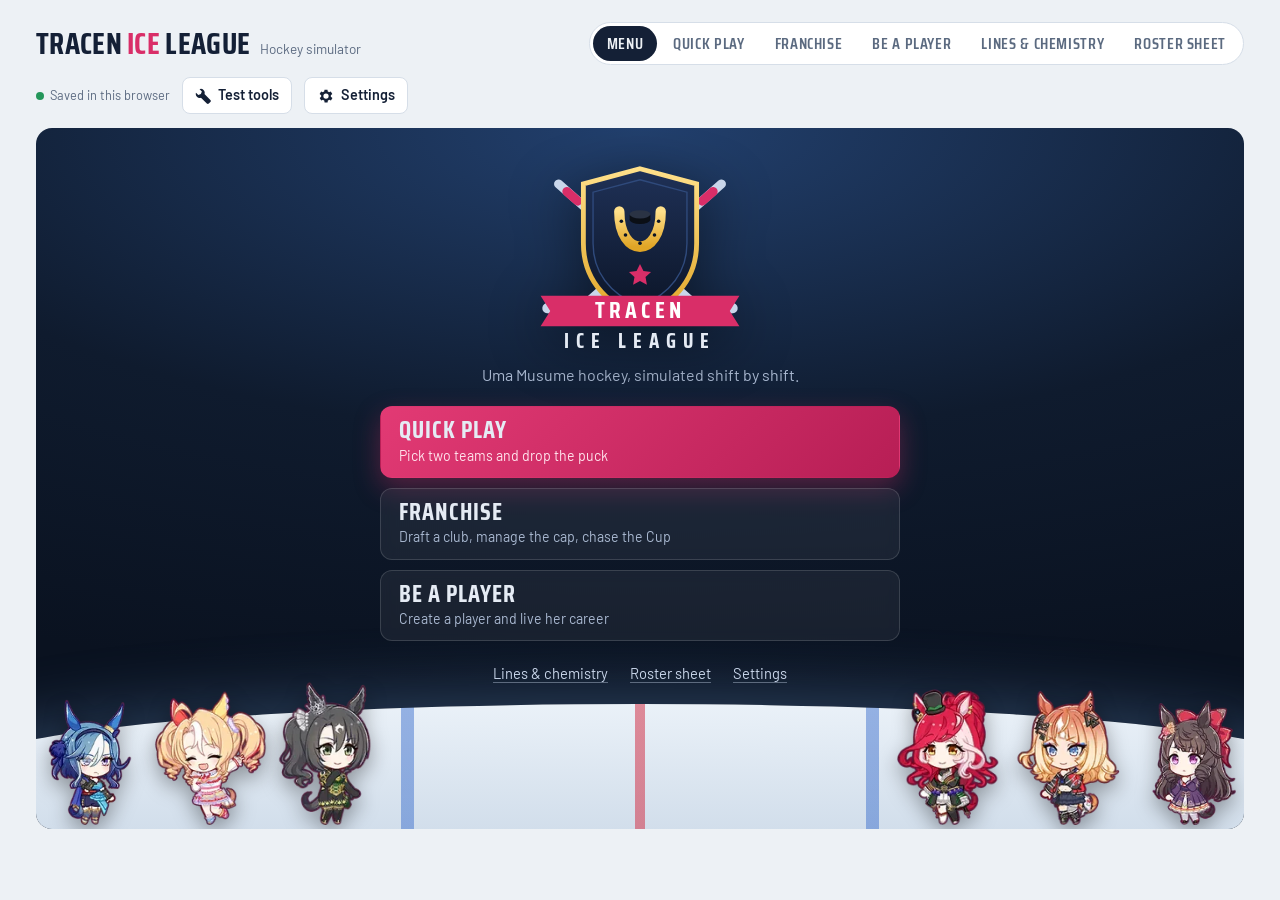
==== commit 4d0bbca0: "buncha stuff" ====
--- a/index.html
+++ b/index.html
@@ -1003,6 +1003,47 @@
 .link.fam { background: color-mix(in srgb, var(--ok) 16%, transparent); }
 .pc-tag[data-pname] { cursor: pointer; }
 .pc-tag[data-pname]:hover { border-color: var(--accent); }
+.fr-intro-btns { display: flex; flex-wrap: wrap; gap: 8px; align-items: center; }
+.fr-intro .fr-intro-btns .btn:not(.primary) { background: rgba(255,255,255,.1); color: var(--board-ink); border-color: rgba(255,255,255,.25); }
+
+/* ---------- personalities ---------- */
+.pc-pers { display: flex; flex-wrap: wrap; align-items: center; gap: 6px 8px; margin: 6px 0 10px; }
+.pc-arch { font-family: var(--f-display); font-weight: 700; text-transform: uppercase; letter-spacing: .04em; font-size: .8rem; padding: 2px 10px; border-radius: 99px; background: var(--accent); color: #fff; }
+.pc-arch.sub { background: transparent; color: var(--accent); border: 1px solid var(--accent); }
+.pc-blurb { flex-basis: 100%; margin: 0; font-style: italic; }
+.fr-wants { display: inline-flex; flex-wrap: wrap; align-items: center; gap: 3px; font-size: .78rem; }
+.fr-wants .pc-tag { padding: 0 7px; }
+.fr-wants .pc-tag.sub { opacity: .7; }
+.fr-wants small { font-weight: 700; }
+.fr-wants small.good { color: var(--ok); } .fr-wants small.bad { color: var(--bad); }
+
+/* ---------- moods ---------- */
+.mood { display: inline-flex; align-items: center; justify-content: center; vertical-align: -2px; min-width: 18px; height: 16px; padding: 0 3px; border-radius: 5px; color: #fff; line-height: 1; }
+.mood svg { display: block; }
+.mood.m-great { background: #E2457F; } .mood.m-good { background: #EE8323; } .mood.m-normal { background: #C9A300; }
+.mood.m-bad { background: #3D77D6; } .mood.m-awful { background: #7E4FC2; }
+.fr-kpis .mood { height: 22px; min-width: 30px; } .fr-kpis .mood svg { width: 15px; height: 15px; }
+.pc-mood { display: flex; flex-wrap: wrap; align-items: center; gap: 4px 8px; margin: -2px 0 10px; font-size: .9rem; }
+.pc-mood .good { color: var(--ok); } .pc-mood .bad { color: var(--bad); }
+.fr-moodbars { display: flex; gap: 3px; margin: 4px 14px 10px; height: 28px; }
+.fr-moodbar { display: flex; align-items: center; justify-content: center; border-radius: 6px; font-weight: 700; font-size: .82rem; color: #fff; overflow: hidden; white-space: nowrap; min-width: 0; }
+.fr-moodbar.m-great { background: #E2457F; } .fr-moodbar.m-good { background: #EE8323; } .fr-moodbar.m-normal { background: #C9A300; } .fr-moodbar.m-bad { background: #3D77D6; } .fr-moodbar.m-awful { background: #7E4FC2; }
+.fr-moodbar .mood { background: transparent; padding: 0; min-width: 0; }
+
+/* ---------- unique skills ---------- */
+.skillpop { position: absolute; left: 50%; top: 12px; transform: translateX(-50%); display: flex; align-items: center; gap: 10px; padding: 6px 16px 6px 8px; border-radius: 99px; color: #fff; z-index: 4; pointer-events: none;
+  background: linear-gradient(100deg, color-mix(in srgb, var(--tc, #C9961A) 85%, #000) 0%, #1A1404 70%); border: 2px solid #F2C14E; box-shadow: 0 0 0 3px rgba(242,193,78,.25), 0 8px 24px rgba(0,0,0,.35); }
+.skillpop span { display: grid; line-height: 1.1; }
+.skillpop i { font-style: normal; font-size: .68rem; letter-spacing: .1em; text-transform: uppercase; color: #F2C14E; font-weight: 700; }
+.skillpop b { font-family: var(--f-display); font-size: 1.15rem; text-transform: uppercase; letter-spacing: .02em; }
+.skillpop small { font-size: .78rem; opacity: .85; }
+.skillpop.in { animation: skin 2.6s ease both; }
+@keyframes skin { 0% { opacity: 0; transform: translateX(-50%) translateY(-12px) scale(.9); } 10% { opacity: 1; transform: translateX(-50%) translateY(0) scale(1.04); } 16% { transform: translateX(-50%) scale(1); } 85% { opacity: 1; } 100% { opacity: 0; transform: translateX(-50%) translateY(-6px); } }
+@media (prefers-reduced-motion: reduce) { .skillpop.in { animation: none; } }
+.skstar { color: #C9961A; font-weight: 700; }
+.pc-skill { display: grid; gap: 2px; margin: 0 0 10px; padding: 8px 10px; border-radius: 10px; border: 1px solid #E5C25A; background: color-mix(in srgb, #F2C14E 12%, var(--surface)); }
+.pc-sk-n { font-family: var(--f-display); font-weight: 700; text-transform: uppercase; letter-spacing: .03em; color: #A97A0C; }
+.pc-sk-g { font-style: italic; }
 </style>
 </head><body>
 <div class="wrap">
@@ -1086,7 +1127,7 @@
       </div>
       <div class="onice"><span id="awayIce"></span><span id="homeIce"></span></div>
       <div class="stage"><div class="bug" id="bug" aria-live="off"></div>
-        <div class="rinkbox"><canvas id="rink" aria-label="Top-down rink showing the live game"></canvas><div class="banner" id="banner" hidden><div class="bt" id="bannerT"></div><div class="bs" id="bannerS"></div></div><div class="moment" id="moment" hidden role="dialog" aria-label="Your call"></div>
+        <div class="rinkbox"><canvas id="rink" aria-label="Top-down rink showing the live game"></canvas><div class="banner" id="banner" hidden><div class="bt" id="bannerT"></div><div class="bs" id="bannerS"></div></div><div class="moment" id="moment" hidden role="dialog" aria-label="Your call"></div><div class="skillpop" id="skillPop" hidden aria-live="polite"></div>
           <div class="replay-ui" id="replayUi" hidden>
             <div class="replay-tag"><span class="rec-dot" aria-hidden="true"></span>Replay <span id="replaySpeedTxt">· slow motion</span></div>
             <div class="replay-who" id="replayWho"></div>
@@ -1191,20 +1232,21 @@
         <div class="row">
           <div class="seg" role="group" aria-label="Format" id="fmtSeg"><button data-f="csv" aria-pressed="true">CSV</button><button data-f="json" aria-pressed="false">JSON</button></div>
           <button class="btn" id="copyBtn">Copy</button>
-          <button class="btn" id="saveFileBtn" hidden>Save as file</button>
+          <button class="btn" id="saveFileBtn">Save as file</button>
           <span class="grow"></span>
           <label class="btn" for="fileIn">Load file…</label>
           <input type="file" id="fileIn" accept=".csv,.json,.txt" hidden>
           <button class="btn primary" id="importBtn">Import from text box</button>
         </div>
         <textarea id="ioText" spellcheck="false" aria-label="Roster as text"></textarea>
-        <div class="msgline note" id="ioMsg">CSV columns: name, short, no, team, pos, line, style, sht, pas, hnd, skt, spd, def, chk, fo, sta, dis, clu, goal, friends, groups. Older files with a single off column still import. Separate friends and circles with semicolons. Importing CSV replaces players; JSON replaces teams and players.</div>
+        <div class="msgline note" id="ioMsg">CSV columns: name, short, no, team, pos, line, style, sht, pas, hnd, skt, spd, def, chk, fo, sta, dis, clu, goal, friends, personality, personality2, cares1, cares2. Older files with a single off column still import. Separate friends with semicolons. Importing CSV replaces players; JSON replaces teams and players.</div>
       </div>
       <div class="sheet-wrap"><table class="sheet" id="sheet"></table></div>
     </div>
     <p class="note" style="margin:0">Positions: C, LW, RW, D, G. Lines 1–3 dress a skater on that forward line or defense pair; goalies are Starter or Backup; Extra sits a player. Shooting and Passing replace the old Offense rating. Hands sets how well a player dekes, dangles, saucers passes and protects the puck. Skating is acceleration, edges and balance; Speed is top speed. Checking wins hits and board battles, Faceoffs wins draws, Stamina sets how fast a player tires and recovers, Discipline sets how often they take penalties, and Clutch lifts (or sinks) a player late in close games, in overtime and in shootouts. Hover a column header for details. Stats run 1–99 with Uma-style letter grades. Changes save automatically and apply from the next game.</p>
   </section>
 
+  <input type="file" id="saveFileIn" accept=".json,application/json" hidden>
   <dialog class="settings pcard" id="pcardDlg" aria-labelledby="pcardTitle"><div class="dlg-in"><button class="btn sm fr-x" data-close aria-label="Close">Close</button><div id="pcardBody"></div></div></dialog>
   <dialog class="settings confirm" id="confirmDlg" aria-labelledby="confirmMsg"><form method="dialog"><p id="confirmMsg"></p><div class="confirm-btns"><button class="btn" value="no">Cancel</button><button class="btn primary" id="confirmYes" value="yes">OK</button></div></form></dialog>
   <dialog class="settings fr-box" id="frBoxDlg" aria-labelledby="frBoxTitle"><div class="dlg-in"><button class="btn sm fr-x" data-close aria-label="Close">Close</button><div id="frBoxBody"></div></div></dialog>
@@ -1249,6 +1291,10 @@
         <label class="set-row"><input type="checkbox" id="autoReplay" checked><span>Show a slow-motion replay after every goal</span></label>
       </section>
       <section>
+        <h3>Quick Play</h3>
+        <label class="set-row"><input type="checkbox" data-set="qpMoods"><span>Give every player a random mood each game (Great to Awful, up to ±4% to her play)</span></label>
+      </section>
+      <section>
         <h3>On the rink</h3>
         <label class="set-range"><span>Rink zoom</span><input type="range" id="setZoom" data-range="zoom" min="100" max="200" step="10"><output id="setZoomOut"></output></label>
         <label class="set-range"><span>Player size</span><input type="range" id="setIcon" data-range="icon" min="70" max="160" step="5"><output id="setIconOut"></output></label>
@@ -1265,7 +1311,7 @@
 </div>
 <script>
 // ---------- Default league data ----------
-const LEAGUE_VERSION = 11;
+const LEAGUE_VERSION = 12;
 // roster size every team dresses: 3 forward lines, 2 defense pairs, 2 goalies
 const N_FLINES = 3, N_DPAIRS = 2;
 // original sample league, still used to upgrade very old saves
@@ -1436,6 +1482,7 @@
   }
   if ((L.version || 1) < 10) resetClubIdentity(L); // v10: the clubs go back to their own names, colors and crests
   if ((L.version || 1) < 11) applyFriendsV11(L.players); // v11: the new friends list; circles are gone
+  if ((L.version || 1) < 12) applyPersonalities(L.players); // v12: every player gets a personality
   L.version = LEAGUE_VERSION;
   return L;
 }
@@ -1519,7 +1566,7 @@
 // [name, short, no, pos, style, OFF, DEF, HND, SPD, STA, DIS, GOAL, friends, circles]
 const NEW_V9 = [
   ["Happy Meek", "Meek", 1, "C", "Two-Way", 82, 80, 82, 84, 88, 88, 10, "", ""],
-  ["Little Coco", "Coco", 52, "LW", "Speedster", 76, 62, 78, 92, 74, 78, 10, "", ""],
+  ["Little Cocon", "Cocon", 52, "LW", "Speedster", 76, 62, 78, 92, 74, 78, 10, "", ""],
   ["Bitter Glasse", "Glasse", 39, "G", "Butterfly", 40, 40, 50, 70, 84, 84, 79, "", ""],
   ["Fujimasa March", "March", 3, "RW", "Sniper", 82, 64, 80, 86, 78, 70, 10, "Oguri Cap", "Kasamatsu"],
   ["Belno Light", "Belno", 44, "D", "Two-Way", 64, 74, 64, 74, 80, 84, 10, "Oguri Cap, Norn Ace", "Kasamatsu"],
@@ -1678,6 +1725,49 @@
 // friendships (v11): who is friends with whom, from the friends sheet. Friendship goes both ways.
 const FRIENDS_V11 = {"Admire Groove":["Air Groove","Cesario","Duramente","Neo Universe","Red Desire","Rulership","Still In Love","Sweep Tosho","Zenno Rob Roy"],"Admire Vega":["Curren Chan","Meisho Doto","Narita Top Road","Silence Suzuka","T.M. Opera O"],"Agnes Digital":["Agnes Tachyon","Air Shakur","Chrono Genesis","Haru Urara","King Halo","Loves Only You","Meisho Doto","Shinko Windy","Smart Falcon","Special Week","T.M. Opera O","Tap Dance City","Zenno Rob Roy"],"Agnes Tachyon":["Agnes Digital","Air Shakur","Calstone Light O","Daiwa Scarlet","Dantsu Flame","Jungle Pocket","Manhattan Cafe","Mejiro Ardan","Nakayama Festa","Silence Suzuka","Smart Falcon","Sweep Tosho","Tanino Gimlet"],"Air Groove":["Admire Groove","Air Messiah","Bubblegum Fellow","Daiichi Ruby","Daiwa Scarlet","Duramente","Eishin Flash","El Condor Pasa","Fine Motion","Fuji Kiseki","Grass Wonder","Hishi Amazon","Kiseki","Maruzensky","Matikanefukukitaru","Matikanetannhauser","Mejiro Dober","Narita Brian","Rulership","Silence Suzuka","Sweep Tosho","Symboli Rudolf","T.M. Opera O","Taiki Shuttle","Winning Ticket"],"Air Messiah":["Air Groove","Air Shakur","Cesario","Daring Heart","Jungle Pocket","Rhein Kraft","Vivlos"],"Air Shakur":["Agnes Digital","Agnes Tachyon","Air Messiah","Fine Motion","Manhattan Cafe","Meisho Doto","T.M. Opera O","Tap Dance City"],"Almond Eye":["Blast Onepiece","Curren Bouquetd'or","Daring Tact","Fusaichi Pandora","Gentildonna","Gran Alegria","Kiseki","Lucky Lilac","Mejiro Bright","Rhein Kraft","Seiun Sky","Smart Falcon","Vivlos"],"Aston Machan":["Curren Chan","Daiwa Scarlet","Dream Journey","Gentildonna","North Flight","Sweep Tosho","Twin Turbo","Vodka","Yamanin Zephyr"],"Bamboo Memory":["Daitaku Helios","Fenomeno","Gold City","Inari One","K.S. Miracle","Mejiro Ardan","Oguri Cap","Sakura Bakushin O","Yaeno Muteki"],"Believe":["Buena Vista","Calstone Light O","Curren Chan","Daiwa Scarlet","Dantsu Flame","Durandal","Lucky Lilac","Transcend","Win Variation","Wonder Acute"],"Biko Pegasus":["Curren Chan","Fenomeno","Hishi Akebono","Hishi Amazon","Mayano Top Gun","Narita Brian","Shinko Windy","Sweep Tosho"],"Biwa Hayahide":["Gold City","Narita Brian","Narita Taishin","Phalaenopsis","Royce and Royce","T.M. Opera O","Winning Ticket"],"Blast Onepiece":["Almond Eye","Kiseki","Lucky Lilac"],"Bubblegum Fellow":["Air Groove","Fenomeno","Sakura Laurel"],"Buena Vista":["Believe","Cesario","Daiwa Scarlet","Dream Journey","Eishin Flash","Espoir City","Fusaichi Pandora","Gentildonna","Katsuragi Ace","Kawakami Princess","Lucky Lilac","Maruzensky","Nakayama Festa","Orfevre","Red Desire","Rose Kingdom","Rulership","Special Week","Tosen Jordan","Transcend","Victoire Pisa","Win Variation","Wonder Acute"],"Calstone Light O":["Agnes Tachyon","Believe","Durandal","Gold City","Jungle Pocket","K.S. Miracle","Sakura Bakushin O"],"Cesario":["Admire Groove","Air Messiah","Buena Vista","Daring Heart","Fusaichi Pandora","King Halo","Rhein Kraft","Special Week","Symboli Kris S"],"Cheval Grand":["Kitasan Black","Satono Crown","Satono Diamond","Verxina","Vivlos","Win Variation"],"Chrono Genesis":["Agnes Digital","Curren Bouquetd'or","Gold Ship","Gran Alegria","Grass Wonder","Kiseki","Loves Only You","Lucky Lilac"],"Copano Rickey":["Curren Chan","Espoir City","Furioso","Hokko Tarumae","Kitasan Black","Matikanefukukitaru","Seiun Sky","Smart Falcon","Transcend","Wonder Acute"],"Curren Bouquetd'or":["Almond Eye","Chrono Genesis","Curren Chan","Gran Alegria","Kawakami Princess","Loves Only You","Lucky Lilac","Yamanin Zephyr"],"Curren Chan":["Admire Vega","Aston Machan","Biko Pegasus","Curren Bouquetd'or","Dream Journey","Durandal","Eishin Flash","Fenomeno","Gold City","Hishi Akebono","King Halo","Mayano Top Gun","Nishino Flower","Sakura Chiyono O","Smart Falcon","Sweep Tosho","Taiki Shuttle","Transcend"],"Daiichi Ruby":["Air Groove","Daitaku Helios","Ikuno Dictus","K.S. Miracle","Matikanetannhauser","Mr. C.B.","Winning Ticket","Yamanin Zephyr"],"Daitaku Helios":["Daiichi Ruby","Fusaichi Pandora","Ines Fujin","K.S. Miracle","Katsuragi Ace","Matikanetannhauser","Mejiro Ardan","Mejiro Palmer","Tap Dance City","Tosen Jordan","Yamanin Zephyr"],"Daiwa Scarlet":["Agnes Tachyon","Air Groove","Aston Machan","Believe","Buena Vista","Curren Chan","Dream Journey","Eishin Flash","Gold Ship","Kitasan Black","Mejiro McQueen","Mejiro Ryan","Silence Suzuka","Special Week","Sweep Tosho","Tokai Teio","Vodka","Win Variation"],"Dantsu Flame":["Agnes Tachyon","Hishi Miracle","Jungle Pocket","Manhattan Cafe","No Reason"],"Daring Heart":["Air Messiah","Cesario","Daring Tact","Fusaichi Pandora","Rhein Kraft"],"Daring Tact":["Almond Eye","Cesario","Daring Heart","Epiphaneia","Satono Crown","Symboli Kris S","Vivlos"],"Dream Journey":["Aston Machan","Buena Vista","Curren Chan","Daiwa Scarlet","Durandal","Fenomeno","Gold Ship","Kawakami Princess","Lucky Lilac","Mejiro McQueen","Nakayama Festa","Orfevre","Red Desire","Rulership","Seeking the Pearl","Stay Gold","Sweep Tosho","Tosen Jordan","Vodka","Win Variation"],"Duramente":["Admire Groove","Air Groove","Kitasan Black","Satono Crown","Vivlos"],"Durandal":["Believe","Calstone Light O","Curren Chan","Dream Journey","Fine Motion","K.S. Miracle","Mayano Top Gun","No Reason","Orfevre","Sweep Tosho","Tanino Gimlet"],"Efforia":["Epiphaneia","Titleholder"],"Eishin Flash":["Curren Chan","Daiwa Scarlet","Gold Ship","Nakayama Festa","Rose Kingdom","Rulership","Smart Falcon","Victoire Pisa"],"El Condor Pasa":["Air Groove","Fuji Kiseki","Grass Wonder","Hishi Amazon","King Halo","Maruzensky","Narita Brian","Phalaenopsis","Seeking the Pearl","Seiun Sky","Special Week","Symboli Rudolf","T.M. Opera O","Taiki Shuttle","Tsurumaru Tsuyoshi"],"Epiphaneia":["Cesario","Daring Tact","Efforia","Gentildonna","Rulership","Special Week","Symboli Kris S","Win Variation"],"Espoir City":["Copano Rickey","Furioso","Hokko Tarumae","Smart Falcon","Transcend"],"Fenomeno":["Bamboo Memory","Biko Pegasus","Bubblegum Fellow","Curren Chan","Dream Journey","Eishin Flash","Gentildonna","Gold Ship","Nakayama Festa","Orfevre","Stay Gold","Tosen Jordan"],"Fine Motion":["Air Groove","Air Shakur","Durandal","Kawakami Princess","Symboli Kris S","Tanino Gimlet"],"Forever Young":["Loves Only You","Marche Lorraine"],"Fuji Kiseki":["Agnes Tachyon","Air Groove","El Condor Pasa","Grass Wonder","Hishi Akebono","Hishi Amazon","Jungle Pocket","Maruzensky","Marvelous Sunday","Narita Brian","Special Week","Sweep Tosho","Symboli Rudolf","T.M. Opera O","Taiki Shuttle"],"Furioso":["Copano Rickey","Espoir City","Hokko Tarumae","Oguri Cap","Smart Falcon","Transcend","Wonder Acute"],"Fusaichi Pandora":["Almond Eye","Buena Vista","Cesario","Daitaku Helios","Daring Heart","Fuji Kiseki","Hishi Akebono","Hishi Miracle","Jungle Pocket","Kawakami Princess","King Halo","North Flight","Rhein Kraft","Rulership","Sweep Tosho"],"Gentildonna":["Aston Machan","Buena Vista","Eishin Flash","Fenomeno","Gold Ship","Gran Alegria","Orfevre","Tosen Jordan","Verxina","Vivlos"],"Gold City":["Bamboo Memory","Calstone Light O","Inari One","Oguri Cap","Tamamo Cross","Tosen Jordan","Yukino Bijin"],"Gold Ship":["Chrono Genesis","Daiwa Scarlet","Dream Journey","Eishin Flash","Fenomeno","Fuji Kiseki","Gentildonna","Grass Wonder","Hishi Amazon","Kitasan Black","Mejiro McQueen","Nakayama Festa","Narita Brian","Orfevre","Rice Shower","Rulership","Silence Suzuka","Smart Falcon","Special Week","Stay Gold","Tokai Teio","Tosen Jordan","Verxina","Vodka","Winning Ticket"],"Gran Alegria":["Almond Eye","Bubblegum Fellow","Chrono Genesis","Curren Bouquetd'or","Gentildonna","Loves Only You","Symboli Kris S","Taiki Shuttle","Vivlos","Zenno Rob Roy"],"Grass Wonder":["Air Groove","Chrono Genesis","El Condor Pasa","Fuji Kiseki","Gold Ship","Hishi Amazon","King Halo","Maruzensky","Narita Brian","Nishino Flower","Phalaenopsis","Seiun Sky","Special Week","Symboli Rudolf","T.M. Opera O","Tsurumaru Tsuyoshi"],"Haru Urara":["Agnes Digital","El Condor Pasa","Grass Wonder","King Halo","Mayano Top Gun","Narita Top Road","Rice Shower","Seiun Sky","Special Week","T.M. Opera O","Yukino Bijin"],"Hishi Akebono":["Biko Pegasus","Curren Chan","Fuji Kiseki","Fusaichi Pandora","Hishi Miracle","Marvelous Sunday","Mayano Top Gun","Nishino Flower","Sakura Chiyono O","Seeking the Pearl","Taiki Shuttle"],"Hishi Amazon":["Air Groove","Biko Pegasus","El Condor Pasa","Fuji Kiseki","Grass Wonder","Maruzensky","Narita Brian","Shinko Windy","Symboli Rudolf","T.M. Opera O","Taiki Shuttle"],"Hishi Miracle":["Dantsu Flame","Fine Motion","Hishi Akebono","K.S. Miracle","Narita Top Road","Neo Universe","No Reason","Symboli Kris S","Tanino Gimlet","Tap Dance City"],"Hokko Tarumae":["Copano Rickey","Katsuragi Ace","Smart Falcon","Still In Love","Verxina","Wonder Acute"],"Ikuno Dictus":["Daiichi Ruby","Matikanetannhauser","Mejiro McQueen","Nice Nature","Royce and Royce","Sounds of Earth","Twin Turbo","Yamanin Zephyr"],"Inari One":["Kitasan Black","Oguri Cap","Super Creek","Tamamo Cross","Twin Turbo"],"Ines Fujin":["Daitaku Helios","Maruzensky","Mejiro McQueen","Mejiro Ryan","Mihono Bourbon","Silence Suzuka","Smart Falcon"],"Jungle Pocket":["Agnes Tachyon","Air Messiah","Calstone Light O","Dantsu Flame","Fuji Kiseki","Fusaichi Pandora","Manhattan Cafe","Narita Top Road","Tosen Jordan"],"K.S. Miracle":["Bamboo Memory","Calstone Light O","Daiichi Ruby","Daitaku Helios","Durandal","Hishi Miracle","Ines Fujin","Matikanefukukitaru","Mejiro Palmer","Mejiro Ryan","Sakura Bakushin O","Yamanin Zephyr"],"Katsuragi Ace":["Buena Vista","Daitaku Helios","Hokko Tarumae","Ikuno Dictus","Kawakami Princess","Maruzensky","Mejiro Ardan","Mejiro Palmer","Mejiro Ramonu","Mr. C.B.","Sirius Symboli","Symboli Rudolf","Tap Dance City","Twin Turbo"],"Kawakami Princess":["Biko Pegasus","Curren Bouquetd'or","Daiwa Scarlet","Dream Journey","Fusaichi Pandora","Katsuragi Ace","King Halo","Mejiro Dober","Nishino Flower","Seeking the Pearl","Sweep Tosho","Vodka"],"King Halo":["Agnes Digital","Cesario","El Condor Pasa","Fusaichi Pandora","Grass Wonder","Haru Urara","Kawakami Princess","Phalaenopsis","Rhein Kraft","Seiun Sky","Special Week","Tsurumaru Tsuyoshi"],"Kiseki":["Air Groove","Almond Eye","Blast Onepiece","Chrono Genesis","Kitasan Black","Loves Only You","Lucky Lilac","Marche Lorraine","Rulership","Sounds of Earth","Still In Love","Vivlos"],"Kitasan Black":["Cheval Grand","Copano Rickey","Daiwa Scarlet","Duramente","Gold Ship","Inari One","Mejiro McQueen","Nice Nature","Sakura Bakushin O","Satono Crown","Satono Diamond","Silence Suzuka","Special Week","Sweep Tosho","Tokai Teio","Vodka"],"Loves Only You":["Agnes Digital","Almond Eye","Chrono Genesis","Curren Bouquetd'or","Curren Chan","Espoir City","Gran Alegria","Kiseki","Marche Lorraine"],"Lucky Lilac":["Almond Eye","Believe","Blast Onepiece","Buena Vista","Chrono Genesis","Curren Bouquetd'or","Dream Journey","Gold Ship","Kiseki","Loves Only You","Marche Lorraine","Nakayama Festa","Orfevre","Red Desire","Stay Gold","Tamamo Cross"],"Manhattan Cafe":["Agnes Tachyon","Dantsu Flame","Jungle Pocket","Red Desire","Still In Love","Yukino Bijin","Zenno Rob Roy"],"Marche Lorraine":["Kiseki","Loves Only You","Lucky Lilac","Stay Gold"],"Maruzensky":["Air Groove","El Condor Pasa","Fuji Kiseki","Grass Wonder","Hishi Amazon","Ines Fujin","Katsuragi Ace","Mejiro Ardan","Mejiro Ramonu","Mihono Bourbon","Mr. C.B.","Narita Brian","Rice Shower","Sakura Chiyono O","Silence Suzuka","Smart Falcon","Special Week","Symboli Rudolf","T.M. Opera O","Taiki Shuttle","Winning Ticket"],"Marvelous Sunday":["Fuji Kiseki","Hishi Akebono","Mayano Top Gun","Nice Nature","Sakura Laurel"],"Matikanefukukitaru":["Air Groove","Copano Rickey","K.S. Miracle","Matikanetannhauser","Meisho Doto","Mejiro Dober","Silence Suzuka","Stay Gold","Taiki Shuttle"],"Matikanetannhauser":["Air Groove","Daiichi Ruby","Daitaku Helios","Ikuno Dictus","Kitasan Black","Matikanefukukitaru","Mejiro Palmer","Mihono Bourbon","Nice Nature","Rice Shower","Royce and Royce","Satono Diamond","Sounds of Earth","Special Week","Twin Turbo","Winning Ticket"],"Mayano Top Gun":["Biko Pegasus","Curren Chan","Durandal","Haru Urara","Hishi Akebono","Hishi Amazon","Maruzensky","Marvelous Sunday","Narita Brian","Nice Nature","Nishino Flower","Super Creek","Sweep Tosho","Tokai Teio","Yukino Bijin"],"Meisho Doto":["Admire Vega","Agnes Digital","Air Shakur","Haru Urara","Matikanefukukitaru","Narita Top Road","T.M. Opera O","Taiki Shuttle"],"Mejiro Ardan":["Agnes Tachyon","Daitaku Helios","Katsuragi Ace","Maruzensky","Mejiro Bright","Mejiro Dober","Mejiro McQueen","Mejiro Palmer","Mejiro Ramonu","Mejiro Ryan","Sakura Chiyono O","Super Creek","Yaeno Muteki"],"Mejiro Bright":["Almond Eye","Mejiro Ardan","Mejiro Dober","Mejiro McQueen","Mejiro Palmer","Mejiro Ramonu","Mejiro Ryan","Seeking the Pearl","Tsurumaru Tsuyoshi"],"Mejiro Dober":["Air Groove","Kawakami Princess","Matikanefukukitaru","Mejiro Ardan","Mejiro Bright","Mejiro McQueen","Mejiro Palmer","Mejiro Ramonu","Mejiro Ryan","Rulership","Seeking the Pearl","Taiki Shuttle"],"Mejiro McQueen":["Daiwa Scarlet","Dream Journey","Gold Ship","Ikuno Dictus","Kitasan Black","Mejiro Ardan","Mejiro Bright","Mejiro Dober","Mejiro Palmer","Mejiro Ramonu","Mejiro Ryan","Narita Brian","Orfevre","Rice Shower","Satono Diamond","Silence Suzuka","Special Week","Stay Gold","Tokai Teio","Vodka","Winning Ticket"],"Mejiro Palmer":["Daitaku Helios","Gold City","Katsuragi Ace","Matikanetannhauser","Mejiro Ardan","Mejiro Bright","Mejiro Dober","Mejiro McQueen","Mejiro Ramonu","Mejiro Ryan","Narita Brian","Narita Taishin","Tosen Jordan"],"Mejiro Ramonu":["Katsuragi Ace","Maruzensky","Mejiro Ardan","Mejiro Bright","Mejiro Dober","Mejiro McQueen","Mejiro Palmer","Mejiro Ryan","Mr. C.B.","Sirius Symboli","Still In Love","Symboli Kris S","Symboli Rudolf","Tanino Gimlet"],"Mejiro Ryan":["Daiwa Scarlet","Ines Fujin","Mejiro Ardan","Mejiro Bright","Mejiro Dober","Mejiro McQueen","Mejiro Palmer","Mejiro Ramonu","Oguri Cap"],"Mihono Bourbon":["Ines Fujin","Maruzensky","Nishino Flower","Rice Shower","Sakura Bakushin O","Silence Suzuka","Smart Falcon","Transcend"],"Mr. C.B.":["Daiichi Ruby","Katsuragi Ace","Maruzensky","Mejiro Ramonu","Sakura Chiyono O","Symboli Rudolf"],"Nakayama Festa":["Agnes Tachyon","Buena Vista","Dream Journey","Eishin Flash","El Condor Pasa","Fenomeno","Gold Ship","Orfevre","Red Desire","Satono Diamond","Sirius Symboli","Stay Gold","Tosen Jordan","Wonder Acute"],"Narita Brian":["Air Groove","Biwa Hayahide","El Condor Pasa","Fuji Kiseki","Gold Ship","Grass Wonder","Hishi Amazon","Maruzensky","Mayano Top Gun","Mejiro McQueen","Mejiro Palmer","Narita Taishin","No Reason","Phalaenopsis","Rice Shower","Sakura Laurel","Silence Suzuka","Special Week","Symboli Rudolf","T.M. Opera O","Taiki Shuttle","Tanino Gimlet","Winning Ticket"],"Narita Taishin":["Biwa Hayahide","Mejiro Palmer","Narita Brian","Rice Shower","Super Creek","Winning Ticket"],"Narita Top Road":["Admire Vega","Haru Urara","Jungle Pocket","Rice Shower","T.M. Opera O"],"Neo Universe":["Admire Groove","Hishi Miracle","Sounds of Earth","Still In Love","Victoire Pisa","Zenno Rob Roy"],"Nice Nature":["Ikuno Dictus","Kitasan Black","Marvelous Sunday","Matikanetannhauser","Mayano Top Gun","Mejiro McQueen","Mejiro Ryan","Royce and Royce","Sounds of Earth","Tokai Teio","Twin Turbo","Win Variation"],"Nishino Flower":["Air Groove","Eishin Flash","Grass Wonder","Hishi Akebono","Kawakami Princess","Mayano Top Gun","Mihono Bourbon","Sakura Bakushin O","Seiun Sky","Super Creek","Sweep Tosho","Taiki Shuttle","Tosen Jordan","Yamanin Zephyr"],"No Reason":["Dantsu Flame","Durandal","Hishi Miracle","Narita Brian","Phalaenopsis","Symboli Kris S","Tanino Gimlet","Yaeno Muteki"],"North Flight":["Aston Machan","Royce and Royce","Sakura Bakushin O"],"Oguri Cap":["Bamboo Memory","Belno Light","Fujimasa March","Inari One","Mejiro Ardan","Norn Ace","Obey Your Master","Sakura Chiyono O","Special Week","Super Creek","Symboli Rudolf","T.M. Opera O","Tamamo Cross","Yaeno Muteki"],"Orfevre":["Buena Vista","Dream Journey","Durandal","Fenomeno","Gentildonna","Gold Ship","Lucky Lilac","Nakayama Festa","Rulership","Stay Gold","Sweep Tosho","Tanino Gimlet","Win Variation"],"Phalaenopsis":["Biwa Hayahide","El Condor Pasa","Grass Wonder","King Halo","Narita Brian","No Reason","Seiun Sky","Special Week","Tsurumaru Tsuyoshi"],"Red Desire":["Admire Groove","Buena Vista","Dream Journey","Lucky Lilac","Manhattan Cafe","Nakayama Festa","Tosen Jordan","Transcend","Victoire Pisa","Vodka"],"Rhein Kraft":["Air Messiah","Almond Eye","Cesario","Daring Heart","Fusaichi Pandora","King Halo","Sweep Tosho"],"Rice Shower":["Gold Ship","Haru Urara","Matikanetannhauser","Mejiro McQueen","Mihono Bourbon","Narita Brian","Narita Taishin","Narita Top Road","Silence Suzuka","Special Week","Winning Ticket","Zenno Rob Roy"],"Rose Kingdom":["Eishin Flash","Rulership","Tanino Gimlet","Victoire Pisa"],"Royce and Royce":["Biwa Hayahide","Ikuno Dictus","Matikanetannhauser","Nice Nature","North Flight","Shinko Windy","Sounds of Earth","Twin Turbo"],"Rulership":["Admire Groove","Air Groove","Buena Vista","Dream Journey","Eishin Flash","Epiphaneia","Fusaichi Pandora","Gold Ship","Kiseki","Mejiro Dober","Orfevre","Rose Kingdom","Stay Gold","Transcend","Victoire Pisa"],"Sakura Bakushin O":["Bamboo Memory","Biko Pegasus","Calstone Light O","Kitasan Black","Mihono Bourbon","Nishino Flower","North Flight","Rice Shower","Sakura Chiyono O","Sakura Laurel","Yamanin Zephyr"],"Sakura Chiyono O":["Curren Chan","Hishi Akebono","Maruzensky","Mejiro Ardan","Mr. C.B.","Oguri Cap","Sakura Bakushin O","Sakura Laurel","Yaeno Muteki"],"Sakura Laurel":["Marvelous Sunday","Mayano Top Gun","Narita Brian","Sakura Bakushin O","Sakura Chiyono O","Seiun Sky"],"Satono Crown":["Cheval Grand","Duramente","Kitasan Black","Satono Diamond","Vivlos"],"Satono Diamond":["Cheval Grand","Kitasan Black","Mejiro McQueen","Satono Crown"],"Seeking the Pearl":["Dream Journey","El Condor Pasa","Grass Wonder","Hishi Akebono","Kawakami Princess","King Halo","Mejiro Bright","Mejiro Dober","Shinko Windy","Stay Gold","Taiki Shuttle"],"Seiun Sky":["Almond Eye","El Condor Pasa","Grass Wonder","King Halo","Nishino Flower","Phalaenopsis","Sakura Laurel","Special Week","Titleholder","Tsurumaru Tsuyoshi"],"Shinko Windy":["Agnes Digital","Biko Pegasus","Hishi Amazon","Royce and Royce","Seeking the Pearl","Taiki Shuttle"],"Silence Suzuka":["Admire Vega","Air Groove","Daiwa Scarlet","Gold Ship","Ines Fujin","Kitasan Black","Maruzensky","Matikanefukukitaru","Mejiro McQueen","Mihono Bourbon","Narita Brian","Rice Shower","Smart Falcon","Special Week","Stay Gold","Taiki Shuttle","Tokai Teio","Vodka","Winning Ticket"],"Sirius Symboli":["Mejiro Ramonu","Nakayama Festa","Symboli Rudolf"],"Smart Falcon":["Agnes Digital","Agnes Tachyon","Copano Rickey","Curren Chan","Eishin Flash","Espoir City","Fuji Kiseki","Furioso","Ines Fujin","Maruzensky","Mihono Bourbon","Silence Suzuka","Symboli Rudolf"],"Sounds of Earth":["Cheval Grand","Duramente","Ikuno Dictus","Kiseki","Kitasan Black","Matikanetannhauser","Neo Universe","Nice Nature","Royce and Royce","Satono Crown","Satono Diamond","Twin Turbo","Victoire Pisa","Vivlos"],"Special Week":["Agnes Digital","Buena Vista","Cesario","Daiwa Scarlet","El Condor Pasa","Epiphaneia","Gold Ship","Grass Wonder","Haru Urara","King Halo","Kitasan Black","Maruzensky","Mejiro Bright","Mejiro McQueen","Phalaenopsis","Seiun Sky","Silence Suzuka","Tokai Teio","Tsurumaru Tsuyoshi","Vodka"],"Stay Gold":["Dream Journey","Fenomeno","Gold Ship","Lucky Lilac","Matikanefukukitaru","Mejiro Bright","Mejiro McQueen","Nakayama Festa","Orfevre","Rulership","Seeking the Pearl","Silence Suzuka","Special Week","Sweep Tosho","T.M. Opera O","Taiki Shuttle"],"Still In Love":["Admire Groove","Hokko Tarumae","Kiseki","Manhattan Cafe","Mejiro Ramonu","Neo Universe","Sweep Tosho","Zenno Rob Roy"],"Super Creek":["Gold Ship","Inari One","Maruzensky","Mejiro Ardan","Narita Taishin","Oguri Cap","Tamamo Cross"],"Sweep Tosho":["Admire Groove","Agnes Tachyon","Air Groove","Aston Machan","Biko Pegasus","Curren Chan","Daiwa Scarlet","Dream Journey","Durandal","Fuji Kiseki","Fusaichi Pandora","Kawakami Princess","Kitasan Black","Mayano Top Gun","Nishino Flower","Orfevre","Rhein Kraft","Stay Gold","Still In Love","Tokai Teio","Vodka","Zenno Rob Roy"],"Symboli Kris S":["Bamboo Memory","Cesario","Epiphaneia","Espoir City","Fine Motion","Furioso","Hishi Miracle","Mejiro Ramonu","No Reason","Sirius Symboli","Symboli Rudolf","Tanino Gimlet","Tap Dance City","Transcend","Yaeno Muteki","Zenno Rob Roy"],"Symboli Rudolf":["Air Groove","El Condor Pasa","Fuji Kiseki","Hishi Amazon","Katsuragi Ace","Maruzensky","Mejiro Ramonu","Mr. C.B.","Narita Brian","Sirius Symboli","Special Week","T.M. Opera O","Taiki Shuttle","Tokai Teio","Tsurumaru Tsuyoshi"],"T.M. Opera O":["Admire Vega","Agnes Digital","Air Groove","Air Shakur","Biwa Hayahide","El Condor Pasa","Fuji Kiseki","Grass Wonder","Haru Urara","Hishi Amazon","Maruzensky","Meisho Doto","Narita Brian","Narita Top Road","Oguri Cap","Symboli Rudolf","Taiki Shuttle","Wonder Acute","Zenno Rob Roy"],"Taiki Shuttle":["Air Groove","El Condor Pasa","Fuji Kiseki","Gran Alegria","Grass Wonder","Hishi Akebono","Hishi Amazon","Maruzensky","Matikanefukukitaru","Meisho Doto","Mejiro Dober","Narita Brian","Nishino Flower","Seeking the Pearl","Silence Suzuka","Stay Gold","Symboli Rudolf","T.M. Opera O","Zenno Rob Roy"],"Tamamo Cross":["Inari One","Lucky Lilac","Oguri Cap","Super Creek"],"Tanino Gimlet":["Durandal","Hishi Miracle","Narita Brian","No Reason","Orfevre","Rose Kingdom","Symboli Kris S","Tap Dance City","Vodka"],"Tap Dance City":["Agnes Digital","Air Shakur","Daitaku Helios","Hishi Miracle","Katsuragi Ace","Symboli Kris S"],"Titleholder":["Duramente","Efforia","Seiun Sky"],"Tokai Teio":["Daiwa Scarlet","Gold Ship","Kitasan Black","Mayano Top Gun","Mejiro McQueen","Nice Nature","Silence Suzuka","Special Week","Sweep Tosho","Symboli Rudolf","Tsurumaru Tsuyoshi","Twin Turbo","Vodka","Yamanin Zephyr"],"Tosen Jordan":["Buena Vista","Daitaku Helios","Dream Journey","Eishin Flash","Fenomeno","Gold City","Gold Ship","Jungle Pocket","Mejiro Palmer","Nakayama Festa","Red Desire","Winning Ticket"],"Transcend":["Curren Chan","Espoir City","Furioso","Mihono Bourbon","Red Desire","Rulership","Smart Falcon","Wonder Acute"],"Tsurumaru Tsuyoshi":["El Condor Pasa","Grass Wonder","King Halo","Mejiro Bright","Phalaenopsis","Seiun Sky","Special Week","Symboli Rudolf","Tokai Teio"],"Twin Turbo":["Aston Machan","Ikuno Dictus","Inari One","Katsuragi Ace","Matikanetannhauser","Nice Nature","Royce and Royce","Sounds of Earth","Tokai Teio"],"Verxina":["Cheval Grand","Gentildonna","Gold Ship","Hokko Tarumae","Vivlos","Win Variation"],"Victoire Pisa":["Buena Vista","Eishin Flash","Neo Universe","Red Desire","Rose Kingdom","Rulership","Sounds of Earth","Transcend","Wonder Acute"],"Vivlos":["Air Messiah","Almond Eye","Cheval Grand","Duramente","Gentildonna","Gran Alegria","Kiseki","Satono Crown","Satono Diamond","Sounds of Earth","Verxina"],"Vodka":["Aston Machan","Daiwa Scarlet","Dream Journey","Gold Ship","Kawakami Princess","Kitasan Black","Mejiro McQueen","Narita Brian","Red Desire","Silence Suzuka","Special Week","Sweep Tosho","T.M. Opera O","Tanino Gimlet","Tokai Teio"],"Win Variation":["Believe","Buena Vista","Cheval Grand","Daiwa Scarlet","Dream Journey","Nice Nature","Orfevre","Verxina"],"Winning Ticket":["Air Groove","Biwa Hayahide","Daiichi Ruby","Gold Ship","Matikanetannhauser","Mejiro McQueen","Narita Brian","Narita Taishin","Rice Shower","Silence Suzuka","Special Week","Tosen Jordan","Yukino Bijin"],"Wonder Acute":["Buena Vista","Copano Rickey","Espoir City","Furioso","Hokko Tarumae","Nakayama Festa","Smart Falcon","T.M. Opera O","Tosen Jordan","Transcend","Victoire Pisa"],"Yaeno Muteki":["Bamboo Memory","Inari One","Mejiro Ardan","No Reason","Oguri Cap","Sakura Chiyono O","Super Creek","Tamamo Cross"],"Yamanin Zephyr":["Aston Machan","Curren Bouquetd'or","Daiichi Ruby","Daitaku Helios","Ikuno Dictus","K.S. Miracle","Nishino Flower","Sakura Bakushin O","Tokai Teio"],"Yukino Bijin":["Gold City","Haru Urara","Manhattan Cafe","Mayano Top Gun","Sakura Bakushin O","Winning Ticket"],"Zenno Rob Roy":["Admire Groove","Agnes Digital","Manhattan Cafe","Neo Universe","Rice Shower","Sweep Tosho","Symboli Kris S","T.M. Opera O","Taiki Shuttle"]};
 
+// personalities (v12): [archetype, secondary, first priority, second priority, short description], researched from character profiles and race records
+const PERSONALITY = {"Mejiro Ramonu":["Ace","Free Spirit","Winning","Loyalty","Elegant, self-assured and a little aloof, she chases the ultimate race on her own terms while hiding a teasing, candid streak."],"Fenomeno":["Leader","Hothead","Winning","Loyalty","A principled discipline-committee member who wants to be a role model, but her fierce glare and easily provoked temper show when rivals tease her."],"K.S. Miracle":["Team Player","Hard Worker","Loyalty","Friends","Gentle and calm, she pours everything into each day to repay those who helped her through hard times, always supporting her friends."],"Buena Vista":["Hard Worker","Team Player","Winning","Friends","Earnest and widely liked, she chases a promised breathtaking view with steady determination and a warm, attentive manner toward others."],"Calstone Light O":["Speed Demon","Showboat","Ice time","Winning","Obsessed with raw velocity and openly boastful about it, she is a quirky perfectionist who wants to be fastest at everything."],"Katsuragi Ace":["Ace","Free Spirit","Winning","Ice time","Bold, upbeat and fearless prankster who hates being boxed in and is set on becoming the true ace, while encouraging her juniors."],"Special Week":["Hard Worker","Team Player","Friends","Winning","Cheerful, honest country girl with a big appetite who trains tirelessly to keep her promise of becoming Japan's best."],"Silence Suzuka":["Speed Demon","Timid","Ice time","Friends","Quiet and reserved, she lives to run out in front alone, chasing the scenery only the leader can see."],"Tokai Teio":["Showboat","Ace","Winning","Ice time","Cocky, bubbly and attention-loving, she idolizes Symboli Rudolf and insists she'll be the undefeated star, bouncing back from every setback."],"Daiwa Scarlet":["Hothead","Ace","Winning","Ice time","A polished honor student on the surface but fiercely competitive underneath, obsessed with being number one and beating Vodka."],"Vodka":["Hothead","Showboat","Winning","Ice time","Tomboyish and hot-blooded, she strives to look cool at all times and constantly butts heads with her rival Scarlet."],"Kitasan Black":["Team Player","Hard Worker","Loyalty","Friends","Festive, big-hearted helper from a downtown family who loves lending a hand and wants to make everyone smile through her running."],"Mejiro McQueen":["Leader","Analyst","Loyalty","Winning","Refined and proud heiress who carries the Mejiro family's honor seriously, though her sweet tooth and baseball fandom slip through."],"Satono Diamond":["Leader","Hard Worker","Winning","Friends","Graceful, curious young lady determined to break her family's jinx, with a quietly stubborn competitive drive and deep friendship with Kitasan."],"Rice Shower":["Timid","Hard Worker","Friends","Loyalty","Shy and self-doubting, she fears bringing misfortune to others yet quietly works to become someone who brings happiness instead."],"Mihono Bourbon":["Hard Worker","Analyst","Loyalty","Winning","Robotic, deadpan and literal-minded, she executes punishing training plans with machine-like dedication and devotion to her trainer."],"Gold Ship":["Free Spirit","Showboat","Money","Friends","Wildly unpredictable prankster with bizarre schemes and side hustles, impossible to read but brilliant when she feels like running."],"Narita Brian":["Ace","Hothead","Winning","Ice time","Aloof lone wolf who craves fierce competition and only feels alive when hunting down strong opponents."],"Air Groove":["Leader","Analyst","Winning","Loyalty","Strict, disciplined student council vice-president who holds herself and others to high standards while caring deeply underneath."],"Taiki Shuttle":["Team Player","Speed Demon","Friends","Winning","Bubbly, affectionate American transfer who loves hugs, parties and making friends, bringing boundless cheerful energy everywhere."],"El Condor Pasa":["Showboat","Ace","Winning","Ice time","Loud, theatrical masked luchadora who declares herself the world's strongest and thrives on grand, dramatic entrances."],"Grass Wonder":["Leader","Hothead","Winning","Friends","Gentle, traditional and polite on the surface, but hides a fierce competitive spirit that surfaces when she races."],"Sakura Bakushin O":["Speed Demon","Leader","Winning","Friends","Boundlessly enthusiastic self-appointed class rep who charges full speed at everything, well-meaning but oblivious to the chaos she leaves behind."],"Symboli Rudolf":["Leader","Analyst","Winning","Loyalty","Regal, composed student council president who wants every runner to be happy, carries enormous responsibility, and secretly loves terrible puns."],"Maruzensky":["Ace","Speed Demon","Ice time","Friends","Laid-back, glamorous big-sister figure with dated slang and a love of fast cars, quietly dominant and hungry for the chances she was denied."],"Hishi Amazon":["Hothead","Leader","Winning","Loyalty","Hot-blooded, honor-bound competitor who lives for head-to-head showdowns, yet is a dependable dorm leader who sincerely salutes anyone who beats her."],"Fuji Kiseki":["Showboat","Leader","Friends","Ice time","Charming, princely dorm leader and amateur magician who loves dazzling an audience while gently looking after the younger girls around her."],"Eishin Flash":["Analyst","Hard Worker","Winning","Loyalty","Precise, punctual German-raised runner who plans everything to the minute and gets flustered when life refuses to follow her schedule."],"Oguri Cap":["Ace","Hard Worker","Winning","Loyalty","Quiet, stoic country girl with a bottomless appetite and slightly spacey manner who becomes an unstoppable force once the race begins."],"Tamamo Cross":["Ace","Hothead","Money","Winning","Fast-talking, sharp-tongued Kansai firecracker from a poor family who burns with competitive fire, especially against her rival Oguri."],"Super Creek":["Team Player","Leader","Friends","Loyalty","Gentle, endlessly nurturing caretaker who wants to pamper everyone around her, hiding real stamina and steel beneath her motherly warmth."],"Inari One":["Hothead","Free Spirit","Winning","Ice time","Brash, stylish Edo-born scrapper with a mischievous grin who loves a good-natured tussle but scorns cheap or underhanded tricks."],"Bamboo Memory":["Hothead","Hard Worker","Winning","Loyalty","Intensely passionate rival-seeker and strict disciplinary committee member who pours fierce determination into every contest and loves enforcing order."],"Yaeno Muteki":["Hard Worker","Hothead","Loyalty","Winning","Disciplined martial-arts devotee with a warrior's code, fair-minded and dutiful toward her grandparents, though her temper occasionally flares."],"Narita Taishin":["Hothead","Ace","Winning","Ice time","Prickly, aloof loner who hates being underestimated for her small frame and channels bitter rivalry into proving everyone wrong."],"Winning Ticket":["Speed Demon","Hard Worker","Winning","Friends","Loud, wear-her-heart-on-her-sleeve bundle of energy who befriends everyone and burns with single-minded desire to win the Derby."],"Sakura Chiyono O":["Hard Worker","Team Player","Friends","Loyalty","Sincere, warm and diligent junior who idolizes Maruzensky, strives to stand beside her, and scribbles cryptic proverbs into her notes."],"Marvelous Sunday":["Free Spirit","Hothead","Friends","Winning","Bubbly optimist who finds everything 'marvelous' and spreads cheer, but turns moody and fiery when her urge to win kicks in."],"Biwa Hayahide":["Analyst","Leader","Winning","Friends","Coolly logical theorist who calculates every race in advance, yet is touchy about her voluminous hair and devoted to her younger sister."],"Twin Turbo":["Speed Demon","Hothead","Ice time","Friends","Hyperactive, loud and reckless front-runner who blasts off at full throttle every time, whether or not she has anything left at the end."],"Nice Nature":["Timid","Team Player","Friends","Loyalty","Self-deprecating, kind-hearted girl who insists she is just a supporting character, quietly caring for others while doubting her own shine."],"Matikanetannhauser":["Hard Worker","Free Spirit","Ice time","Friends","Cheerful, clumsy self-proclaimed ordinary girl who keeps trying her hardest to stand out, bouncing back from every mishap with a smile."],"Haru Urara":["Free Spirit","Hard Worker","Friends","Loyalty","Sunny, carefree optimist who loves running for its own sake, loses constantly, and never lets it dim her joy or effort."],"King Halo":["Showboat","Hard Worker","Winning","Ice time","Proud, elegant young lady who insists on being first-class, stubbornly determined to succeed on her own terms beyond her mother's shadow."],"Seiun Sky":["Free Spirit","Analyst","Friends","Money","Lazy-seeming nap and fishing lover who drifts along at her own pace, but quietly schemes and uses her slack act to catch rivals off guard."],"Ikuno Dictus":["Analyst","Hard Worker","Ice time","Winning","Precise, rule-minded planner who double-checks everything and manages her body carefully, stubbornly determined to keep competing as long as possible."],"Agnes Tachyon":["Free Spirit","Analyst","Money","Ice time","Brilliant, reckless self-styled scientist chasing the limits of speed through odd experiments, neglecting daily life and teasing those around her."],"Mejiro Palmer":["Team Player","Speed Demon","Friends","Loyalty","Bright, easygoing and perceptive; she masks insecurity about her elite family with relentless forward momentum and genuinely cheers on friends and rivals."],"Daitaku Helios":["Speed Demon","Free Spirit","Friends","Ice time","Loud, nonstop party girl who turns everything into a good time and only gets louder when told to settle down; relies on close friends when low."],"Manhattan Cafe":["Timid","Free Spirit","Loyalty","Friends","Quiet, enigmatic loner who prefers solitude and speaks of an invisible companion, yet stays quietly devoted to the few friends she lets close."],"T.M. Opera O":["Showboat","Ace","Ice time","Money","Theatrical self-proclaimed sovereign who constantly trumpets her own brilliance, though she also tries to help unconfident friends see their worth."],"Admire Vega":["Ace","","Winning","Ice time","Aloof, brooding competitor carrying a private grief, racing as a kind of atonement and determined to win even if entirely on her own."],"Narita Top Road":["Leader","Hard Worker","Winning","Loyalty","Earnest, responsible class president who works hard to meet fans' hopes and openly respects rivals, often cast in a supporting role."],"Mayano Top Gun":["Free Spirit","Speed Demon","Ice time","Friends","Hyperactive, attention-craving prodigy who chases every shiny new idea, relying on sharp instinct rather than planning to find the right move."],"Agnes Digital":["Team Player","Free Spirit","Friends","Ice time","Gushing superfan of her fellow racers who just wants to be near and support them, while politely trying not to intrude."],"Smart Falcon":["Showboat","Speed Demon","Ice time","Money","Self-assured aspiring idol who wants to win while looking adorable and be center stage, but stays warm and loyal toward others."],"Nishino Flower":["Timid","Team Player","Friends","Loyalty","Gentle, sweet youngster who quietly looks after others and wants to be dependable, though she is unsure of herself and easily scared."],"Meisho Doto":["Timid","Hard Worker","Friends","Loyalty","Clumsy, anxious pessimist with little self-esteem who trips over her words, yet keeps trying hard to grow and chase her idol Opera O."],"Mejiro Dober":["Timid","Hard Worker","Loyalty","Winning","Reserved and guarded, especially with strangers, she feels pressure to match her role models while working to succeed on her own terms."],"Matikanefukukitaru":["Free Spirit","Team Player","Friends","Winning","Eccentric fortune-telling enthusiast who trusts luck and omens over planning, cheerfully supportive of friends but quietly eager to beat Suzuka."],"Mejiro Ryan":["Hard Worker","Team Player","Winning","Loyalty","Sporty, gym-obsessed powerhouse with an unladylike energy, hiding a tender heart and insecurity about measuring up to McQueen."],"Mejiro Ardan":["Team Player","Hard Worker","Ice time","Loyalty","Gentle, thoughtful and caring; despite a fragile body she refuses bitterness and resolves to leave her mark, however short her career."],"Satono Crown":["Hard Worker","Leader","Winning","Loyalty","Upbeat, determined heiress who thrives under adversity and family expectation, tackling problems head-on and looking out for those around her."],"Mejiro Bright":["Free Spirit","Team Player","Loyalty","Friends","Unhurried, dreamy and a little scatterbrained, she moves at her own gentle pace and teaches others to relax and enjoy themselves."],"Curren Chan":["Showboat","","Ice time","Money","Image-conscious, selfie-loving charmer who craves attention and envies rivals who steal the spotlight, yet remains a loyal, caring friend."],"Sirius Symboli":["Ace","Hothead","Winning","Ice time","Blunt, charismatic star-in-waiting who hates flattery and pretense, driven almost obsessively to outshine her rival Symboli Rudolf."],"Symboli Kris S":["Analyst","Leader","Winning","Loyalty","Quiet, stoic and efficiency-minded, she treats racing as a duty to her family and quietly looks after younger teammates."],"Fine Motion":["Team Player","Free Spirit","Friends","Winning","A gracious, sheltered princess whose curiosity pulls her into odd situations; she prizes harmony and making memories with friends."],"Air Shakur":["Analyst","","Winning","Ice time","A blunt, rebellious numbers-cruncher who trusts only her own data, guarded with outsiders but quietly kind to close friends."],"Tosen Jordan":["Free Spirit","Hothead","Friends","Money","A trendy, easygoing city girl who dodges pointless effort but locks in when she cares, and absolutely hates losing to rivals."],"Yukino Bijin":["Hard Worker","Team Player","Winning","Friends","A sincere, cheerful farm girl from Iwate who never backs down from a challenge and dreams of becoming a polished city girl."],"Sakura Laurel":["Hard Worker","Team Player","Winning","Ice time","Gentle yet stubbornly persistent, she keeps smiling and bouncing back from injury after injury while chasing her Arc dream."],"Nakayama Festa":["Free Spirit","Hothead","Money","Winning","A thrill-chasing gambler who loves high-stakes risks and bends rules, yet has a soft spot for stray cats and her friends."],"Gold City":["Ace","Hothead","Winning","Money","A blunt, prideful model determined to be respected for her running rather than her looks, disciplined but prickly-tempered."],"Kawakami Princess":["Hothead","Showboat","Winning","Ice time","A loud, hot-tempered spitfire chasing royalty, eager to crush opponents with flair while fiercely defending her friends."],"Jungle Pocket":["Hothead","Ace","Winning","Friends","A brash, wild competitor obsessed with being the strongest, fuelled by her rivalry with Tachyon and loyal to her supporters."],"Hishi Akebono":["Team Player","Free Spirit","Friends","Loyalty","A big-hearted, sumo-loving cook who lives to feed others and see them smile, with a goofy, whimsical streak."],"Duramente":["Ace","Hothead","Winning","Ice time","Stoic and serious off the track but ferociously wild once racing starts, she is driven to prove herself the very strongest."],"Cheval Grand":["Hard Worker","Timid","Ice time","Friends","Ambitious but shy and pessimistic, she grinds hard to escape her gifted sisters' shadow while caring deeply for family and friends."],"Vivlos":["Showboat","Free Spirit","Money","Ice time","A pampered, glamour-loving rich girl who wants celebrity status, playful and teasing yet genuinely caring toward her sisters."],"Copano Rickey":["Free Spirit","Team Player","Friends","Winning","A bubbly, affectionate luck fanatic devoted to feng shui and charms, always trying to spread good fortune to everyone around her."],"Hokko Tarumae":["Hard Worker","Team Player","Loyalty","Winning","A cheerful, somewhat over-serious local idol who promotes her hometown tirelessly and believes success comes from effort, not luck."],"Hishi Miracle":["Team Player","Timid","Friends","Loyalty","Laid-back and warm, she likes making people happy and teasing friends, though she privately doubts she measures up to her peers."],"Zenno Rob Roy":["Timid","Hard Worker","Winning","Friends","A soft-spoken, crowd-shy bookworm who secretly dreams of writing her own heroic legend, gaining courage with trusted friends."],"Tap Dance City":["Showboat","Hothead","Money","Friends","A loud, party-loving showoff who openly races for cash and fame, tap dancing before races and fiercely loyal to her crew."],"Daring Tact":["Hard Worker","Team Player","Loyalty","Winning","Polite, cheerful and relentlessly determined, she trains hard to show off her rugged homeland, with a sentimental, gentle core."],"Cesario":["Leader","Analyst","Winning","Loyalty","Intelligent, disciplined and composed, she wants to guide the next generation, flipping from stoic focus to playful warmth among friends."],"Air Messiah":["Hard Worker","Timid","Winning","Loyalty","Honest, steady and quietly insecure, she grinds dependably to win the titles her mother never could while working to come out of her shell."],"Blast Onepiece":["Team Player","","Friends","Loyalty","Sunny, sociable girl who adores people and their history, collects little treasures, and is easily spooked by anything ghostly."],"Almond Eye":["Ace","Hard Worker","Winning","Ice time","Perfectionist star who loathes losing, drives herself past her physical limits, yet quietly looks after younger friends."],"Stay Gold":["Free Spirit","","Friends","Winning","Aloof, philosophical wanderer who vanishes on impulsive trips and skips class, yet keeps a protective eye on close friends."],"Sounds of Earth":["Showboat","Team Player","Ice time","Friends","Music-obsessed artist who treats every race as a performance with rivals as bandmates, flirtatious but considerate."],"Win Variation":["Hard Worker","","Winning","Friends","Athletic, earnest grinder who gets knocked down by stronger rivals but always gets back up for another try."],"Dream Journey":["Analyst","Leader","Friends","Loyalty","Polished, courteous honor-student type who hides a guarded, manipulative streak and fiercely dotes on her sister Orfevre."],"Furioso":["Hard Worker","Hothead","Loyalty","Winning","Quiet, sincere local-circuit pride who wants to beat central racers for Funabashi's honor and becomes fiercely loyal once trusting."],"Believe":["Hard Worker","Speed Demon","Winning","Loyalty","Disciplined, reserved sprinter convinced speed comes from persistence; shuns attention but is a dependable, grateful senior."],"Wonder Acute":["Team Player","Leader","Friends","Loyalty","Warm, grandmotherly peacemaker with a slow-and-steady mindset who turns steely and resolute when race day arrives."],"Gentildonna":["Ace","","Winning","Money","Proud, exacting champion who equates strength with righteousness, can seem coldly ruthless, and cares deeply about refined fashion."],"Verxina":["Ace","Leader","Winning","Friends","Confident self-styled queen and protective eldest sister who refuses to quit, haunted by a superstitious streak of second places."],"Durandal":["Leader","","Loyalty","Winning","Gallant, mannered would-be knight seeking a worthy master, who secretly craves praise and fears the dark."],"Tanino Gimlet":["Showboat","Hothead","Ice time","Winning","Bold, stylish 'god of destruction' with a dramatic personal aesthetic, philosophical speech, and a habit of breaking things artfully."],"No Reason":["Hothead","Free Spirit","Winning","Friends","Eccentric, warrior-spirited would-be shogun who battles rivals hard, cheers on underdogs, and is prone to big blunders."],"Bubblegum Fellow":["Leader","Ace","Winning","Loyalty","Fearless, quick-witted vanguard-captain type driven by rivalries, with playful rituals like popping huge gum bubbles pre-race."],"Dantsu Flame":["Timid","Hard Worker","Friends","Ice time","Easygoing, indecisive girl short on confidence who gets pushed around, yet works hard and secretly dreams of stardom."],"Ines Fujin":["Leader","Hard Worker","Money","Loyalty","Cheerful, responsible big sister juggling part-time jobs to support her family, unable to refuse anyone's request."],"Still In Love":["Timid","Hothead","Winning","Friends","Soft-spoken, easily overlooked and crowd-shy, but harbors a fierce competitive hunger she keeps tightly reined in."],"Mr. C.B.":["Free Spirit","","Ice time","Friends","Cheerful, mysterious, stubborn free spirit who races in wild ways and throws herself into whatever seems interesting."],"Orfevre":["Ace","Hothead","Winning","Ice time","Imperious, kingly and domineering with a teasing streak, secretly gentle with children and touchy about her image."],"Transcend":["Free Spirit","Speed Demon","Friends","Ice time","Thrill-seeking, gadget-loving socialite who hates predictable plans; a bit cocky but genuinely helpful to friends and rivals."],"Loves Only You":["Showboat","Team Player","Ice time","Friends","Bubbly, love-themed streamer devoted to her fans, brimming with playful confidence and supportive of her childhood friend."],"Seeking the Pearl":["Showboat","Ace","Ice time","Winning","Bubbly, confident globetrotter who loves standing out on the world stage, covering shaky English with big gestures and showmanship."],"Sweep Tosho":["Hothead","Free Spirit","Winning","Ice time","Headstrong, somewhat spoiled aspiring witch who forces her way through when her magic fails, secretly scared of ghosts and often late."],"Admire Groove":["Ace","Analyst","Winning","Ice time","Aloof prodigy who claims she needs no friends, avoids contact and interviews, and hides a softer side behind an intense rivalry."],"Aston Machan":["Free Spirit","Showboat","Friends","Ice time","Quirky, mysterious would-be mascot who photobombs cameras and carries her doll everywhere, desperate to be remembered and loved."],"Biko Pegasus":["Speed Demon","Showboat","Friends","Winning","Boundlessly energetic hero fan who roleplays as a champion of justice, climbs trees, and charges into everything with a big heart."],"Chrono Genesis":["Analyst","Timid","Winning","Loyalty","Quiet racing-history buff who studies past races obsessively, predicts results, and takes careful notes on everything she sees."],"Curren Bouquetd'or":["Team Player","Timid","Friends","Loyalty","Gentle, thoughtful flower lover who always considers others first and quietly proves her overlooked talent."],"Daiichi Ruby":["Leader","Analyst","Loyalty","Winning","Stately heiress of a famous family who lives by its code of conduct, plays chess, and seems distant but bears no malice."],"Daring Heart":["Leader","Showboat","Friends","Winning","Proud, magnetic big-sister type who draws a crowd, mentors juniors, and refuses to let anyone see her weaknesses."],"Epiphaneia":["Free Spirit","Speed Demon","Friends","Winning","Loud, enthusiastic believer in fate whose impulsive energy drags friends along on unpredictable detours."],"Espoir City":["Hothead","Hard Worker","Winning","Ice time","Defiant, challenge-loving rebel who bristles at authority and puts up a tough front to hide her insecurities."],"Forever Young":["Ace","Analyst","Winning","Money","Boastful innovator who vows to revolutionize her world, chasing big goals through logic and creative thinking."],"Fusaichi Pandora":["Free Spirit","Showboat","Friends","Ice time","Carefree self-declared genius with a sweet tooth who works in short bursts, yet hides real determination beneath the playfulness."],"Gran Alegria":["Speed Demon","Ace","Winning","Ice time","Innocent but very assertive miler with sharp reflexes who follows her own personal rulebook and counts every mile."],"Kiseki":["Ace","Free Spirit","Ice time","Winning","Manga-obsessed artist who dreams of being the story's protagonist and frames her rivalries as dramatic showdown arcs."],"Lucky Lilac":["Leader","Free Spirit","Winning","Friends","Kansai-born girl striving for elegant poise while her playful, comedic side keeps slipping out; fiercely motivated by her rival."],"Marche Lorraine":["Timid","Team Player","Friends","Loyalty","Painfully shy artist who speaks through a lively hand puppet and has long supported her best friend from the background."],"Neo Universe":["Hard Worker","Free Spirit","Friends","Winning","Diligent, clear-headed stargazer whose odd way of talking earns her the nickname alien, yet she quietly looks out for others."],"North Flight":["Team Player","Hothead","Friends","Winning","Stylish designer who loves dressing up friends and bringing out their shine, while keeping a fierce rivalry on the track."],"Phalaenopsis":["Leader","Hard Worker","Loyalty","Winning","Regal, bold girl who overcame a frail childhood and is determined to repay the club that made her strong."],"Red Desire":["Free Spirit","Team Player","Winning","Friends","Self-styled saint convinced she is destined for another world, kind and caring but earnestly theatrical about her fate."],"Rhein Kraft":["Speed Demon","Team Player","Friends","Winning","Sunny, high-energy, easygoing crafter with a stubborn streak who mentors juniors and chases titles with her best friend."],"Rose Kingdom":["Leader","Hard Worker","Loyalty","Winning","A sheltered noble heiress who carries her family's racing name as a duty; reserved at first but slowly learning to value friends."],"Royce and Royce":["Showboat","Hard Worker","Ice time","Winning","Image-conscious and polished, she believes stars need fans as much as wins, and works hard to look like a hard worker."],"Rulership":["Analyst","Timid","Winning","Loyalty","A board-game strategist who loves controlling how a contest unfolds, but her fragile ego makes her retreat when plans collapse."],"Shinko Windy":["Free Spirit","Hothead","Friends","Ice time","A mischievous self-styled wild wolf who pranks, bites and causes chaos, mostly because she secretly craves attention."],"Tsurumaru Tsuyoshi":["Hard Worker","Speed Demon","Winning","Ice time","Bright and endlessly determined, she pours everything into chasing the Triple Crown even when her fragile body can't keep up."],"Victoire Pisa":["Team Player","Analyst","Friends","Loyalty","Warm-hearted and hating loneliness, she sticks by anyone struggling until they find hope, with a precise, orderly streak."],"Yamanin Zephyr":["Free Spirit","Speed Demon","Ice time","Friends","A breezy, nature-loving girl who drifts wherever the wind takes her, yet turns fast and fierce once the race starts."],"Happy Meek":["Timid","Free Spirit","Loyalty","Winning","Gentle, quiet and dreamy, she says little, often zones out, and remains hard for anyone to read."],"Little Cocon":["Ace","Hard Worker","Winning","Ice time","Cool, blunt and uncompromising, she struggles in groups but is hungry for strength, with a hidden compassionate side."],"Bitter Glasse":["Hard Worker","Ace","Winning","Ice time","An intensely competitive training addict who wants to be strongest at everything and doesn't mind going it alone."],"Fujimasa March":["Hothead","Hard Worker","Winning","Money","A stern, intimidating scholarship student fixated on the Tokai Derby, whose prickly rivalry with Oguri grows into respect."],"Belno Light":["Analyst","Team Player","Friends","Loyalty","A perceptive, studious friend who supports Oguri from the sidelines with gear, advice and careful race analysis."],"Norn Ace":["Hothead","Showboat","Ice time","Friends","A smug, scheming bully whose jealousy masks insecurity; after losing to Oguri she softens and opens up."],"Obey Your Master":["Analyst","Free Spirit","Winning","Money","Laid-back and quirky on the surface, she quietly watches everyone and competes with a cool, calculating mind."],"Deep Impact":["Ace","Speed Demon","Winning","Loyalty","An overwhelming champion who won by wide margins and set records, an unbeaten Triple Crown star who seemed to fly."],"Equinox":["Leader","Ace","Winning","Money","A calm, adaptable champion who could lead or close as needed, the complete package rated the world's best."],"Lord Kanaloa":["Speed Demon","Ace","Winning","Loyalty","A dominant, reliable sprint specialist who sat near the pace and blew rivals away in the stretch."],"Contrail":["Ace","","Winning","Loyalty","A small, keen unbeaten Triple Crown winner with a powerful late surge, who could lose focus once in front."],"Liberty Island":["Analyst","Leader","Winning","Loyalty","A calm, intelligent Triple Tiara filly who waited patiently in the pack before unleashing a decisive closing kick."],"Just a Way":["Hard Worker","Ace","Winning","Loyalty","A late bloomer who kept improving until he became the world's top-rated horse, held back early then exploding late."],"Do Deuce":["Hard Worker","Ace","Loyalty","Winning","An honest, steadily improving closer who started slowly but surged past leaders, staying with one jockey throughout."],"Efforia":["Analyst","Leader","Winning","Loyalty","A clever, smooth racer who stalked the leaders and picked his moment, peaking brilliantly before fading."],"Titleholder":["Ace","Hard Worker","Winning","Loyalty","Bold and unflinching, she grabs the lead from the opening whistle and dares everyone to catch her, trusting her stamina to outlast them all."],"Sodashi":["Showboat","Speed Demon","Ice time","Money","A dazzling fan favourite, sharp and highly sensitive, who thrives under the spotlight but can get rattled by small things before a game."],"Heart's Cry":["Hothead","Hard Worker","Winning","Money","A rivalry-fuelled battler who will change her whole game just to beat the unbeatable, and never forgets who she wants to topple."],"Rey de Oro":["Leader","Ace","Winning","Loyalty","A relaxed, regal champion who stays calm under pressure and keeps finding another gear when the game is on the line."],"Lys Gracieux":["Hard Worker","Team Player","Winning","Loyalty","A gracious late bloomer who kept finishing second without complaint, then patiently grew into a dominant star who lifts everyone around her."],"Stars on Earth":["Leader","Hard Worker","Winning","Friends","Steady and resilient, she shrugs off bad breaks and awkward starts, quietly working her way to the front when it matters most."],"Panthalassa":["Speed Demon","Showboat","Money","Ice time","A fearless pace-setter who sprints off to an enormous lead every shift, loves the roar of the crowd, and never slows down to think."],"Fierement":["Free Spirit","Analyst","Winning","Ice time","Laid-back and sometimes drifting off mentally, yet she saves her energy wisely and somehow wins the closest finishes by a whisker."],"Danon Premium":["Analyst","Team Player","Winning","Ice time","A smart, poised prodigy who reads the play well and adapts anywhere, though bad luck and traffic often leave her just short of glory."],"Indy Champ":["Free Spirit","Ace","Winning","Ice time","Quirky and easily distracted when out in front, she prefers lurking in the pack before slicing through traffic for a big finish."],"Geoglyph":["Hard Worker","Timid","Ice time","Loyalty","Strong and dogged when she feels right, but moody and sensitive, she once upset a superstar teammate and then struggled to repeat it."],"King Kamehameha":["Leader","Ace","Winning","Loyalty","A commanding, dominant champion who handled every challenge with authority and became the respected figure an entire generation looks up to."],"Screen Hero":["Hard Worker","Hothead","Winning","Loyalty","An overlooked underdog who rises to meet any opponent and fights tooth and nail to stay ahead once the battle is joined."],"Daiwa Major":["Ace","Hard Worker","Winning","Friends","A big, powerful presence who was erratic early but matured into a gritty star who digs in and refuses to be passed."],"Vermilion":["Leader","Hard Worker","Loyalty","Winning","Intelligent and remarkably durable, she grew from an immature youngster into a dependable veteran who wins year after year."],"Dance Partner":["Free Spirit","Leader","Friends","Winning","An adventurous traveller who happily tried her luck abroad, consistently competitive and proud to be the trailblazer of a famous family."]};
+const PERS_PRIORITIES = ["Winning", "Friends", "Ice time", "Loyalty", "Money"];
+const PERS_TYPES = ["Ace", "Showboat", "Leader", "Team Player", "Hothead", "Free Spirit", "Analyst", "Timid", "Speed Demon", "Hard Worker"];
+// clean up a personality from a save, a roster import or the roster sheet
+function normPers(pr, p) {
+  const r = PERSONALITY[p.name], d = r ? { a: r[0], b: r[1] || "", p1: r[2], p2: r[3] } : persDefault(p);
+  if (!pr || typeof pr !== "object") return d;
+  const pick = (v, list) => list.find(x => x.toLowerCase() === String(v || "").trim().toLowerCase()) || "";
+  const a = pick(pr.a, PERS_TYPES) || d.a, b = pick(pr.b, PERS_TYPES), p1 = pick(pr.p1, PERS_PRIORITIES) || d.p1;
+  let p2 = pick(pr.p2, PERS_PRIORITIES) || d.p2; if (p2 === p1) p2 = PERS_PRIORITIES.find(x => x !== p1);
+  return { a, b: b === a ? "" : b, p1, p2 };
+}
+// a personality for anyone without one on file (created players, imports): read it from her playstyle
+function persDefault(p) {
+  const a = { Sniper: "Ace", Playmaker: "Team Player", "Power Forward": "Hard Worker", "Two-Way": "Leader", Grinder: "Hard Worker", Speedster: "Speed Demon", Enforcer: "Hothead", Offensive: "Free Spirit", "Stay-at-Home": "Analyst", Butterfly: "Analyst", Hybrid: "Leader", Reflex: "Free Spirit" }[p.style] || "Hard Worker";
+  return { a, b: "", p1: "Winning", p2: "Ice time" };
+}
+function applyPersonalities(players) {
+  for (const p of players) {
+    if (p.name === "Little Coco") { p.name = "Little Cocon"; p.tag = "Cocon"; } // the game's spelling
+    if (p.friends) p.friends = p.friends.map(f => f === "Little Coco" ? "Little Cocon" : f);
+  }
+  for (const p of players) { const r = PERSONALITY[p.name]; p.pers = r ? { a: r[0], b: r[1] || "", p1: r[2], p2: r[3] } : (p.pers || persDefault(p)); }
+}
+// ---------- moods: Great, Good, Normal, Bad, Awful ----------
+// md is a running value from -2.5 to 2.5; the level is what shows and what plays
+const MOODS = { "2": { k: "great", name: "Great", fx: "+4%" }, "1": { k: "good", name: "Good", fx: "+2%" }, "0": { k: "normal", name: "Normal", fx: "±0" }, "-1": { k: "bad", name: "Bad", fx: "−2%" }, "-2": { k: "awful", name: "Awful", fx: "−4%" } };
+function moodLevel(md) { return md == null || isNaN(md) ? 0 : md >= 1.5 ? 2 : md >= 0.5 ? 1 : md > -0.5 ? 0 : md > -1.5 ? -1 : -2; }
+// a mood arrow, Uma-style: up for great, flat for normal, down for awful
+function moodBadge(level, extra) {
+  const m = MOODS[String(level)] || MOODS["0"], rot = { 2: -90, 1: -45, 0: 0, "-1": 45, "-2": 90 }[level] ?? 0;
+  return `<span class="mood m-${m.k}" title="Mood: ${m.name} (${m.fx})${extra ? " · " + String(extra).replace(/"/g, "") : ""}" aria-label="Mood ${m.name}"><svg viewBox="0 0 16 16" width="11" height="11" aria-hidden="true"><path d="M2 8h9M8 4l4 4-4 4" fill="none" stroke="currentColor" stroke-width="2.4" stroke-linecap="round" stroke-linejoin="round" transform="rotate(${rot} 8 8)"/></svg>${level === 2 || level === -2 ? `<svg viewBox="0 0 16 16" width="11" height="11" aria-hidden="true" style="margin-left:-5px"><path d="M2 8h9M8 4l4 4-4 4" fill="none" stroke="currentColor" stroke-width="2.4" stroke-linecap="round" stroke-linejoin="round" transform="rotate(${rot} 8 8)"/></svg>` : ""}</span>`;
+}
+function persInfo(p) { return (p && p.pers) || persDefault(p || {}); }
+function persBlurb(p) { const r = p && PERSONALITY[p.name]; return r ? r[4] : ""; }
+
+// unique skills (v13): [skill name, hockey trigger, hockey effect, 1 if original to this game, what it does in the Uma game]
+const SKILLS = {"Mejiro Ramonu":["Unbreakable Knot","late","defense",0,"Pace Chaser speeds up near the front at 300m left; big boost near the lead"],"Fenomeno":["Target Locked! Justice Served!","rush","speed",0,"Speed up from midpack on second-half straights; stronger in long races"],"K.S. Miracle":["Blue Light of Happiness","late","speed",0,"Moves forward when well-positioned early in the late race; stronger in sprint/mile"],"Buena Vista":["To Our Vista","rush","pass",0,"Moves up at the race midpoint from midpack or behind; stronger at mile/mid"],"Calstone Light O":["A Singular Path","start","speed",0,"Brief speed burst near the front in the 4th furlong; huge if combo skills used"],"Katsuragi Ace":["Sunrise Banner—Katsuragi Ace!","lead","shot",0,"Speed up and recover endurance when leading on the third corner"],"Special Week":["Shooting Star","late","shot",0,"Surges ahead with extra acceleration after overtaking into the front late-race"],"Silence Suzuka":["The View from the Lead Is Mine!","lead","speed",0,"Speed boost when leading by a margin in the second half"],"Tokai Teio":["Sky-High Teio Step","late","shot",0,"Big speed boost on the final straight while closing on runners ahead"],"Daiwa Scarlet":["Resplendent Red Ace","lead","physical",0,"Speed and acceleration when in first or second in the second half"],"Vodka":["Cut and Drive!","traffic","physical",0,"Speed up challenging close rivals near the front in the last 200m"],"Kitasan Black":["Victory Cheer!","lead","physical",0,"Speed up near the front on the third corner or late backstretch"],"Mejiro McQueen":["The Duty of Dignity Calls","lead","defense",0,"Speed up to keep the lead at the front on the final corner"],"Satono Diamond":["Eternal Encompassing Shine","late","shot",0,"Speed up at start of final straight if 2nd-5th and close to leader"],"Rice Shower":["Blue Rose Closer","behind","defense",0,"Speed up on the final straight after passing into the front group late"],"Mihono Bourbon":["G00 1st. F∞;","lead","shot",0,"Speed up near the front on final straight; more if she led throughout"],"Gold Ship":["Anchors Aweigh!","goalie","save",0,"Long steady spurt from the back half starting at mid-race"],"Narita Brian":["Shadow Break","traffic","physical",0,"Speed up passing on the outside from final corner; more if blocked mid-race"],"Air Groove":["Blazing Pride","behind","shot",0,"Speed up when overtaking from midpack or behind on the final corner"],"Taiki Shuttle":["Shooting for Victory!","slot","shot",0,"Acceleration boost when well-positioned late on the final corner"],"El Condor Pasa":["Victoria por plancha ☆","late","shot",0,"Strong speed boost near the front with energy left on final straight"],"Grass Wonder":["Where There's a Will, There's a Way","behind","shot",0,"Speed up when overtaking from the back on the final straight"],"Sakura Bakushin O":["Genius x Bakushin = Victory","traffic","speed",0,"Speed boost when near the front and challenged side-by-side in the second half"],"Symboli Rudolf":["Behold Thine Emperor's Divine Might","late","pass",0,"Big speed boost on the final straight after overtaking three runners late"],"Maruzensky":["Red Shift/LP1211-M","lead","speed",0,"Shifts gears for acceleration when near the front from the final corner on"],"Hishi Amazon":["You and Me! One-on-One!","traffic","physical",0,"Speed boost on the final straight after passing a rival around the outside late"],"Fuji Kiseki":["Lights of Vaudeville","behind","pass",0,"Big speed boost when breaking from the pack toward the front late"],"Eishin Flash":["Schwarzes Schwert","late","save",0,"Speed boost on the final straight from 3rd or lower after a calm race"],"Oguri Cap":["Triumphant Pulse","traffic","physical",0,"Forces a path out of the pack with 200m left when near the front"],"Tamamo Cross":["White Lightning Comin' Through!","rush","shot",0,"Lightning surge on a straight in the second half when well placed or overtaking"],"Super Creek":["Pure Heart","tired","stamina",0,"Large stamina recovery when well positioned mid-race"],"Inari One":["Now We're Cruisin'!","traffic","physical",0,"Big speed boost when dueling for position from midpack or behind in the second half"],"Bamboo Memory":["Red-Hot Discipline!","behind","speed",0,"Acceleration closing from behind on the final corner, growing with each pass"],"Yaeno Muteki":["Peerless Dance of Flowering Flames","late","physical",0,"Speed boost in the last 300m near the front after passing on the final corner"],"Narita Taishin":["Nemesis","behind","physical",0,"Speed boost when moving up from midpack and overtaking on the final corner"],"Winning Ticket":["Our Ticket to Win!","late","shot",0,"Speed boost on the final straight in the top five after being boxed in"],"Sakura Chiyono O":["Ambition to Surpass the Sakura","late","shot",0,"Speed boost in the last 300m when near the front and right behind a rival"],"Marvelous Sunday":["Magical☆Marvelous★World","traffic","defense",0,"Speed boost mid-race when close to others in midpack, stronger in a crowd"],"Biwa Hayahide":["∴win Q.E.D.","late","save",0,"Speed boost near the front on the final corner, bigger after a calm race"],"Twin Turbo":["Turbo BLAST!","lead","speed",0,"Long steady speed boost when leading by a clear margin mid-race; fades at the end"],"Nice Nature":["Just a Little Farther!","goalie","save",0,"Speed boost late in the race when in 3rd with a rival right behind"],"Matikanetannhauser":["Go, Go, Mun!","goalie","save",0,"Recovers stamina and gains speed in midpack around the halfway point"],"Haru Urara":["Super-Duper Climax","goalie","save",0,"Recovers stamina near the back on the final corner when others are close"],"King Halo":["Prideful King","late","pass",0,"Big speed boost with 200m left from mid-pack after a calm race"],"Seiun Sky":["Angling and Scheming","lead","speed",0,"Accelerates at the right moment when leading on a late-race corner"],"Ikuno Dictus":["Tempered Through a Hundred Trials","late","defense",0,"If she stays calm, steadily gains a little speed during the last spurt"],"Agnes Tachyon":["Introduction to Physiology","tired","stamina",0,"Recovers stamina when saving energy on a corner in the race's second half"],"Mejiro Palmer":["Keep Pushing Ahead","lead","speed",0,"Running up front from start to second half restores stamina and steadily adds speed"],"Daitaku Helios":["Hands in the Air Like Ya Don't Care!","lead","speed",0,"Speed boost when running near the front approaching the late race"],"Manhattan Cafe":["Chasing After You","late","save",0,"From mid-pack in second half, gradually builds speed and slightly unnerves runners ahead"],"T.M. Opera O":["This Dance Is for Vittoria!","slot","pass",0,"Speed boost when battling for the front on the final corner"],"Admire Vega":["Shooting Star of Dioskouroi","behind","shot",0,"Speed boost on the final straight when far behind the leader; bigger near the back"],"Narita Top Road":["Road to Glory","late","speed",0,"In long races, big speed burst with 400m left when near the lead"],"Mayano Top Gun":["Flashy☆Landing","traffic","hands",0,"Breaks out of the pack after jostling for the lead on the final corner"],"Agnes Digital":["OMG! (ﾟ∀ﾟ) The Final Sprint! ☆","behind","pass",0,"After overtaking two rivals late, gains speed and better lane movement"],"Smart Falcon":["SPARKLY☆STARDOM","lead","speed",0,"Keeps the spotlight mid-race when up front on a straight with a rival close behind"],"Nishino Flower":["Budding Blossom","traffic","physical",0,"After being boxed in mid-race, accelerates when well-placed late in the race"],"Meisho Doto":["I Never Goof Up!","behind","speed",0,"Pushes determinedly for the front after passing a runner late in the race"],"Mejiro Dober":["Moving Past, and Beyond","rush","pass",0,"After a calm race, accelerates when making her move from mid-pack on a corner"],"Matikanefukukitaru":["I See Victory in My Future!","goalie","save",0,"Fortune-telling clears a path when boxed in late in the race"],"Mejiro Ryan":["Let's Pump Some Iron!","behind","physical",0,"Accelerates to move up from behind on a late-race corner"],"Mejiro Ardan":["A Lifelong Dream, A Moment's Flight","late","pass",0,"Big speed burst on final straight with a rival close behind, costing a little stamina"],"Satono Crown":["Reversal Illusion","behind","speed",0,"From mid-pack on the final corner, speeds up inside the last 400m"],"Mejiro Bright":["Lovely Spring Breeze","rush","speed",0,"From mid-pack in the second half, steady slight speed gain lasting by remaining stamina"],"Curren Chan":["LookatCurren","goalie","save",0,"Gains momentum and moves up after passing a rival around mid-race"],"Sirius Symboli":["Seirios","rush","physical",0,"Slight acceleration from mid-pack with 800m left; big if favored in a 2400m race"],"Symboli Kris S":["Mission: Triumph","rush","speed",0,"Mid-race speed boost on a straight while positioned mid-pack."],"Fine Motion":["Fairy Tale","traffic","pass",0,"Second-half speed boost near the front after being boxed in on the side."],"Air Shakur":["trigger:BEAT","late","save",0,"Final-straight speed and lane-change boost when coming off the inside mid-pack."],"Tosen Jordan":["Pop & Polish","late","defense",0,"Speed boost on the final straight while near the front and overtaking."],"Yukino Bijin":["Snow Bright, Snow Flight","late","save",0,"Speed boost in the last 300m when close behind the leader."],"Sakura Laurel":["World in Bloom","rush","speed",0,"Speed boost at the race midpoint from mid-pack; recovers stamina in long races."],"Nakayama Festa":["Laugh at the Odds","behind","shot",0,"Final-corner overtake speed boost from mid-pack; stronger when she's an underdog."],"Gold City":["KEEP IT REAL.","rush","speed",0,"Second-half speed boost while overtaking from mid-pack."],"Kawakami Princess":["A Princess Must Seize Victory!","traffic","physical",0,"Speed boost on the final straight after being blocked on the side."],"Jungle Pocket":["Faith in the Feral","rush","physical",0,"Big speed boost at the race midpoint from mid-pack, stronger at medium distance."],"Hishi Akebono":["YUMMY☆SPEED!","goalie","save",0,"Mid-race acceleration while overtaking near the front."],"Duramente":["Scarlet Ascension of the Rakshasa","behind","shot",0,"Midpoint speed boost from the back half; extra burst overtaking on the final corner."],"Cheval Grand":["Celeste Oath","rush","speed",0,"Mid-race speed boost near the front plus stamina recovery, stronger in long races."],"Vivlos":["Deluxe☆Fountain","late","pass",0,"Speed boost in the last 300m from mid-pack; stronger if she stayed calm."],"Copano Rickey":["Luck Runs My Way","rush","physical",0,"Speed and acceleration boost at a random point in the second half."],"Hokko Tarumae":["Shine On, Tomakomai! ☆","late","speed",0,"Acceleration at last-spurt start near the front on dirt after being boxed in mid-race."],"Hishi Miracle":["Bang! Miracle Shot ☆","slot","shot",0,"Speed boost in the second half of the final corner from mid-pack; stronger as underdog."],"Zenno Rob Roy":["Raise My Soul's Blade!","late","save",0,"Speed boost with 400m left while near the front; stronger in G1 when favored."],"Tap Dance City":["Billions of Stars","lead","speed",0,"Speed boost on the final straight while in first place."],"Daring Tact":["Unblemished White Tiara","late","shot",1,""],"Cesario":["Guiding Sea","behind","speed",0,"Speed and acceleration burst with 800m left from near the back."],"Air Messiah":["Traced Bloodline, Budding Future","rush","speed",0,"Speed boost at the race midpoint from mid-to-back, stronger on an uphill."],"Blast Onepiece":["Blast-Off Barricade","goalie","save",1,""],"Almond Eye":["Peerless Heroine","rush","speed",0,"Surges on a mid-race corner near the front, then bursts again in top 3 during spurt."],"Stay Gold":["In Search of Gold","late","speed",0,"Long races: closer gains speed in second half, then extra acceleration on final spurt."],"Sounds of Earth":["Vivace Volare","traffic","speed",0,"Boxed in mid-pack early, recovers a little stamina then surges on mid-race straight."],"Win Variation":["Spirited Allegro","behind","speed",0,"After overtaking mid-race, big speed boost entering the final straight; stronger for closers."],"Dream Journey":["Well Then, Have a Good Trip","behind","speed",0,"Trailing at the final stretch, she briefly pushes forward; bigger surge at Nakayama/Hanshin."],"Furioso":["Funabashi's Strongest!","late","save",0,"After dueling side by side up front mid-race, gains late speed; longer at local tracks."],"Believe":["Because I Believe","lead","speed",0,"Pace chaser near the front entering the final stretch gets a small, lasting speed boost."],"Wonder Acute":["Never Say Never","late","speed",0,"Near the front with 300m left, gains speed; extra surge on dirt near the leader."],"Gentildonna":["Baptism of Blazing Blossoms","late","save",0,"Speed up on early corners when in front, then strong burst on final straight in lead group."],"Verxina":["Queen's Rebirth","goalie","save",0,"Early-corner speed when in front; on the final straight, edges ahead when rivals close in."],"Durandal":["Lame de vent","behind","speed",0,"After passing on the final corner, big last-spurt speed in sprint/mile, strongest from mid-pack."],"Tanino Gimlet":["Sublimated Thunder","behind","speed",0,"After running in the back half late, speed burst on the final straight; huge at Tokyo."],"No Reason":["Deceive by Dusk, Never Imperiled","rush","speed",0,"Mid-pack at the third corner gets a speed boost, then more speed when overtaking late."],"Bubblegum Fellow":["Swelling Dreams, Pioneer's Path","lead","defense",0,"Late in the race near the front, speeds up; big boost at 1600-2000m near the lead."],"Dantsu Flame":["My Flame Lights the Way","rush","speed",0,"Well positioned around mid-race, gains speed; stronger in middle-distance races."],"Ines Fujin":["All Charged! It's Go Time!","late","speed",0,"Near the front with about 300m left, speed boost; larger coming off an uphill."],"Still In Love":["Scarlet Lily's Exaltation","late","speed",0,"In mid-pack with 300m left, big speed boost; corner acceleration in certain mid races."],"Mr. C.B.":["Lyrical Journey","behind","speed",0,"Running near the back late, gains sustained speed; stronger the further behind the leader."],"Orfevre":["Nothing Bars My Path of Conquest","behind","shot",0,"Closer with 1000m left keeps pushing forward; stronger with all stats at 1000+."],"Transcend":["Info: Acquired","lead","defense",0,"Staying in the front pack late, edges ahead when a rival fires an acceleration skill."],"Loves Only You":["Circulating Love♡","late","team",0,"Late surger gains late speed; in middle races scales with fan love up to triple."],"Seeking the Pearl":["I'm Possible!","late","save",0,"Speed boost with 200m left when chasing within a few lengths of the leader"],"Sweep Tosho":["Victory belongs to me—Strelitzia! ☆","behind","speed",0,"After saving energy at the back, keeps accelerating with about 300m left"],"Admire Groove":["Distant Far North","rush","pass",0,"Mid-race speed boost on turf mid-distance, lasting longer from mid-pack or behind"],"Aston Machan":["Silent Letter","lead","speed",0,"In the last 400m while leading under pressure, breaks clear of the pack"],"Biko Pegasus":["Gale Rush Pegasus Dash!","late","save",0,"After passing rivals late, huge short speed burst near the finish from up front"],"Chrono Genesis":["Weaving History","rush","speed",0,"Pace-chaser speed boost around mid-race on turf, doubled in longer races"],"Curren Bouquetd'or":["Blooming Butterfly Wall","goalie","save",1,""],"Daiichi Ruby":["Ever Supreme","defend","defense",0,"Surges from the back in the late race and slightly unnerves the front runners"],"Daring Heart":["With All My Heart","late","speed",0,"Brief speed boost near the final stretch of mile races, stronger when in front"],"Epiphaneia":["Shine! Burst! Supernova!","late","shot",0,"Acceleration burst in the final spurt after steadily building speed in long races"],"Espoir City":["Punkish Bite","late","physical",0,"Front-runner edges ahead in late-race corners, stronger on dirt"],"Forever Young":["Stretch Duel Defiance","traffic","physical",1,""],"Fusaichi Pandora":["Hop Step Getcha♡","start","pass",0,"Speed up in early-race corners when well positioned, sustained in 2200m races"],"Gran Alegria":["¡Qué alegría!","rush","speed",0,"Short mid-race burst from mid-pack, plus big final-spurt burst in sprints and miles"],"Kiseki":["Imagination × Creation = ∞","rush","physical",0,"Long forward push early mid-race from mid-pack or ahead; can recover stamina instead"],"Lucky Lilac":["The Smiling Star","rush","pass",0,"With 1000m left near the front, speeds up and keeps pressing toward the lead"],"Marche Lorraine":["Del Mar Thunderbolt","pp","shot",1,""],"Neo Universe":["Ad Astra","rush","speed",0,"Mid-pack speed boost at halfway, much stronger in mid-distance after many skills fire"],"North Flight":["Shining Runway","slot","shot",0,"Speed boost at the final corner when sitting 2nd to 5th, longer in miles"],"Phalaenopsis":["Fierce Bloom","goalie","save",0,"Slight speed gain when overtaking in mid-race corners, extra push on straights in mid-distance"],"Red Desire":["Innocent Prayer: Holy Light","behind","shot",0,"Final-spurt speed burst from mid-pack or behind with stamina to spare"],"Rhein Kraft":["Connect × Dreams & Future","start","speed",0,"Slight speed gain in early-race corners from mid-pack, sustained in sprints and miles"],"Rose Kingdom":["Grand Command of Épanouissement","traffic","speed",0,"When passed or contesting the lead early/mid race, keeps pushing slightly ahead"],"Royce and Royce":["Absolute Strongest☆Appeal Declaration!","traffic","physical",0,"Speed boost mid-race when boxed in from the side; extra push while dueling"],"Rulership":["Peerless Tactics","start","pass",0,"Long speed boost after a good start; big boost from the rear after a bad one"],"Shinko Windy":["Ding Dong, Boo!","traffic","physical",0,"Moderate speed boost while dueling a rival; extra acceleration on dirt"],"Tsurumaru Tsuyoshi":["A Blazing, Absolute Will","late","shot",0,"Speed boost on the final straight after overtaking a rival late in the race"],"Victoire Pisa":["Ring-a-Link","behind","pass",0,"From the back of the pack mid-race, surges forward as the late stage nears"],"Yamanin Zephyr":["Sunny Breeze","slot","shot",0,"Long acceleration boost in the late final corner, stronger when running second"],"Happy Meek":["Unwavering Quiet Stride","late","speed",1,""],"Little Cocon":["Cocoon Breakout","rush","speed",1,""],"Bitter Glasse":["Shatterproof Glass","goalie","save",1,""],"Fujimasa March":["Kasamatsu Pride Finish","slot","shot",1,""],"Belno Light":["Guiding Light","defend","pass",1,""],"Norn Ace":["Back-Alley Ace","traffic","physical",1,""],"Obey Your Master":["Master's Command","pp","pass",1,""],"Deep Impact":["Flight of the Hero","behind","speed",1,""],"Equinox":["Perfect Equilibrium","lead","hands",1,""],"Lord Kanaloa":["Sprint King's Tide","rush","speed",1,""],"Contrail":["Vapor Trail Strike","slot","shot",1,""],"Liberty Island":["Torch of Liberty","behind","pass",1,""],"Just a Way":["One Way to Glory","late","shot",1,""],"Do Deuce":["Double Down Drive","traffic","physical",1,""],"Efforia":["Euphoria Overdrive","rush","pass",1,""],"Titleholder":["Wire-to-Wire Crown","lead","speed",1,""],"Sodashi":["Pure White Breakaway","start","speed",1,""],"Heart's Cry":["Giant-Felling Cry","behind","physical",1,""],"Rey de Oro":["Golden King's Stride","rush","hands",1,""],"Lys Gracieux":["Graceful Lily Bloom","late","pass",1,""],"Stars on Earth":["Starlight Pursuit","behind","speed",1,""],"Panthalassa":["Endless Ocean Escape","lead","speed",1,""],"Fierement":["Proud Long Haul","tired","stamina",1,""],"Danon Premium":["Premium Delivery","rush","pass",1,""],"Indy Champ":["Champ Threads the Gap","traffic","hands",1,""],"Geoglyph":["Carved Into the Earth","traffic","physical",1,""],"King Kamehameha":["Royal Point Blast","pp","shot",1,""],"Screen Hero":["Silver Screen Stand","defend","defense",1,""],"Daiwa Major":["Major Key Breakout","rush","pass",1,""],"Vermilion":["Vermilion Wall","pk","defense",1,""],"Dance Partner":["Steady Partner Step","goalie","save",1,""]};
+const SKILL_TRIG = { start: "In the opening minutes", late: "Late in a close game", lead: "When her team leads", behind: "When her team trails", rush: "Carrying the puck up ice", slot: "With the puck in scoring range", traffic: "Battling in traffic", pp: "On the power play", pk: "Killing a penalty", tired: "When she's running out of legs", defend: "Defending her own zone", goalie: "Facing a flurry of shots" };
+const SKILL_FX = { speed: "a burst of speed", shot: "a much harder, sharper shot", pass: "sharper passing and playmaking", hands: "slicker hands and puck protection", defense: "a quicker stick and better blocks", physical: "wins every battle", stamina: "gets her legs back", team: "lifts everyone on the ice with her", slow: "slows the opponents around her", save: "a hot glove and quick pads" };
+function skillOf(p) { if (!p) return null; if (p.skill && p.skill.n) return p.skill; const r = SKILLS[p.name]; return r ? { n: r[0], t: r[1], e: r[2], o: r[3], g: r[4] } : null; }
+
 // ---------- Lineups ----------
 // fLines: up to 3 x [C, LW, RW]; dPairs: up to 2 x [D, D]; goalies [starter, backup]; pp/pk special-teams units
 const PP_SLOTS = ["LW", "C", "RW", "Wild Card", "D"], PK_SLOTS = ["Winger", "Center", "LD", "RD"];
@@ -1863,6 +1953,46 @@
   return { d: Math.hypot(px - (ax + dx * t), py - (ay + dy * t)), t };
 }
 function fmtClock(sec) { sec = Math.max(0, Math.ceil(sec)); return Math.floor(sec / 60) + ":" + String(sec % 60).padStart(2, "0"); }
+// ---------- personalities: how a player's character nudges her decisions ----------
+// carry/pass/shoot/deke scale those options; pace favors carrying through the neutral zone over dumping in;
+// risk = saucers, stretch and bank passes, pinches; hit/pen = physical play and penalties; work = winning battles;
+// jit = how much her choices vary from the "best" play; picky = only shoots from good looks
+const PERS_ARCH = {
+  "Ace":         { carry: 1.15, shoot: 1.12, pass: 0.92, deke: 1.05 },
+  "Showboat":    { deke: 1.4, carry: 1.1, risk: 1.25, pass: 0.97 },
+  "Leader":      { pass: 1.05, risk: 0.85, pen: 0.8, jit: 0.8 },
+  "Team Player": { pass: 1.15, shoot: 0.9, carry: 0.92 },
+  "Hothead":     { shoot: 1.1, hit: 1.35, pen: 1.3, risk: 1.05 },
+  "Free Spirit": { risk: 1.3, deke: 1.15, jit: 1.7 },
+  "Analyst":     { risk: 0.8, pass: 1.05, jit: 0.6, picky: 1 },
+  "Timid":       { carry: 0.85, pass: 1.1, hit: 0.6, pen: 0.55, deke: 0.8, shoot: 0.95 },
+  "Speed Demon": { pace: 1.3, carry: 1.08, risk: 1.05 },
+  "Hard Worker": { work: 1.2, hit: 1.1 }
+};
+const PERS_HELP = {
+  "Ace": "Carries it herself, drives the net and shoots a lot.",
+  "Showboat": "Loves the spotlight: dekes, toe drags and risky highlight plays.",
+  "Leader": "Composed and responsible: smart, safe plays and few penalties.",
+  "Team Player": "Unselfish: passes first and sets up her linemates.",
+  "Hothead": "Fiery and competitive: shoots first, hits hard, takes penalties.",
+  "Free Spirit": "Unpredictable: creative passes, sudden rushes, hard to read.",
+  "Analyst": "Methodical: patient, only shoots from good looks, rarely gambles.",
+  "Timid": "Reserved: moves the puck on quickly, avoids contact, almost never in the box.",
+  "Speed Demon": "Always pushing the pace: carries it through the neutral zone instead of dumping it.",
+  "Hard Worker": "Never quits: wins puck battles and grinds on the forecheck."
+};
+const PRI_HELP = { Winning: "Gives a discount to contenders and wants more from losing teams.", Friends: "Cheaper to sign where her friends play.", "Ice time": "Wants a role that matches her talent; unhappy as a healthy scratch.", Loyalty: "Gives a hometown discount to re-sign and rarely leaves.", Money: "Wants top dollar." };
+const PERS_KEYS = ["carry", "pass", "shoot", "deke", "pace", "risk", "hit", "pen", "work", "jit", "picky"];
+const persCache = new WeakMap();
+function persTraits(p) {
+  const pe = p && p.pers, key = pe ? pe.a + "|" + (pe.b || "") : "";
+  const c = p && persCache.get(p); if (c && c.key === key) return c;
+  const A = pe && PERS_ARCH[pe.a] || {}, B = pe && PERS_ARCH[pe.b] || {}, t = { key };
+  for (const k of PERS_KEYS) { const base = k === "picky" ? 0 : 1; t[k] = base + ((A[k] ?? base) - base) + 0.5 * ((B[k] ?? base) - base); }
+  if (p) persCache.set(p, t);
+  return t;
+}
+function persScale(v, m) { return m === 1 ? v : v >= 0 ? v * m : v / m; }
 function periodName(p) { return p === 1 ? "1st" : p === 2 ? "2nd" : p === 3 ? "3rd" : p === 4 ? "OT" : "SO"; }
 function weighted(opts) {
   let tot = 0; for (const o of opts) tot += Math.max(0, o[1]);
@@ -1947,6 +2077,11 @@
     this.playoff = !!(opts && opts.playoff); this.otN = 1; this.league = league; this.fam = league.fam || null; // franchise familiarity between teammates
     // coaching from the bench: hold at intermissions, manual goalie pulls and changes
     this.intHold = false; this.holdInt = false;
+    // moods: a franchise brings each player's own; Quick Play can roll them fresh for the night
+    this.sk = {}; this.skAct = {}; this.teamUntil = [0, 0]; this.skillPop = null; this.skT = 0; // unique skills
+    this.moods = {};
+    for (const p of league.players) if (p.md != null) this.moods[p.id] = moodLevel(p.md);
+    if (opts && opts.randomMoods) for (const p of league.players) if (this.moods[p.id] == null) { const r = rnd(); this.moods[p.id] = r < 0.1 ? 2 : r < 0.35 ? 1 : r < 0.7 ? 0 : r < 0.9 ? -1 : -2; }
     // Be A Player: one skater the viewer makes the big decisions for
     this.bap = opts && opts.bap ? { me: opts.bap.me, moments: opts.bap.moments !== false, auto: false, last: -99, n: 0, log: [], cap: 16 } : null; this.moment = null;
     this.teams = [homeId, awayId].map((id, i) => {
@@ -2001,7 +2136,7 @@
     if (m > 0.62 && this.time - (this.momLog[ti] || -999) > 150 && this.phase !== "final") { this.momLog[ti] = this.time; this.log("momentum", ti, this.teams[ti].team.name + " have all the momentum right now."); }
   }
   canPinch(s) {
-    const a = this.aggr(s.team), st = s.p.style;
+    const a = this.aggr(s.team) * persTraits(s.p).risk, st = s.p.style;
     return (st === "Offensive" && a >= 0.2) || (st === "Two-Way" && a >= 0.6) || a >= 0.85;
   }
   dir(ti) { const base = (this.period % 2 === 1) ? 1 : -1; return ti === 0 ? base : -base; }
@@ -2065,8 +2200,58 @@
   clutchOn() { return this.period >= 4 || (this.period === 3 && this.clock < 480 && Math.abs(this.teams[0].score - this.teams[1].score) <= 1); }
   clutch(p) { return this.clutchOn() ? 1 + (this.r(p, "clu") - 60) / 300 : 1; }
   addFx(s, text) { this.fx.push({ s, x: s.x, y: s.y, text, t: 0, team: s.team }); if (this.fx.length > 8) this.fx.shift(); }
-  spdMul(p) { return 0.68 + 0.32 * Math.pow(this.energy[p.id] / 100, 0.8); }
-  skill(p) { const ti = this.pTeam ? this.pTeam[p.id] : undefined; return (0.8 + 0.2 * this.energy[p.id] / 100) * (ti == null ? 1 : 1 + 0.08 * this.momo(ti)); }
+  spdMul(p) { const a = this.skAct[p.id]; return (0.68 + 0.32 * Math.pow(this.energy[p.id] / 100, 0.8)) * (a && a.e === "speed" && a.until > this.time ? 1.08 : 1); }
+  // ---------- unique skills: each player's signature moment, once a game ----------
+  skillMul(p, ti) {
+    const a = this.skAct[p.id];
+    let m = a && a.until > this.time && (a.e === "pass" || a.e === "hands" || a.e === "defense" || a.e === "physical") ? 1.07 : 1;
+    if (ti != null && this.teamUntil[ti] > this.time) m *= 1.05;
+    return m;
+  }
+  skillOn(p, e) { const a = this.skAct[p.id]; return !!(a && a.e === e && a.until > this.time); }
+  skillCond(s, t) {
+    const ti = s.team, d = this.dir(ti), P = this.puck, T = this.teams[ti], O = this.teams[1 - ti], diff = T.score - O.score;
+    const near = dist(s.x, s.y, P.x, P.y) < 30;
+    switch (t) {
+      case "start": return this.period === 1 && this.clock > PERIOD_LEN - 300 && near;
+      case "late": return (this.period === 3 && this.clock < 360 && Math.abs(diff) <= 1) || this.period === 4;
+      case "lead": return diff > 0 && near;
+      case "behind": return diff < 0 && near;
+      case "rush": return P.carrier === s && d * s.x > -RINK.blueX && d * s.x < RINK.blueX + 6 && Math.hypot(s.vx, s.vy) > 14;
+      case "slot": return P.carrier === s && this.xgAt(s.x, s.y, ti) > 0.08;
+      case "traffic": { const n = this.nearestOpp(s); return !!n && n.d < 4.5 && dist(s.x, s.y, P.x, P.y) < 8; }
+      case "pp": return this.strength(ti) > this.strength(1 - ti) && near;
+      case "pk": return this.strength(ti) < this.strength(1 - ti) && near;
+      case "tired": return this.energy[s.p.id] < 45;
+      case "defend": return d * P.x < -RINK.blueX && P.carrier && P.carrier.team !== ti && near;
+      case "goalie": return (this.gRecent[ti] || []).filter(x => this.time - x < 10).length >= 2;
+    }
+    return false;
+  }
+  skillTick(dt) {
+    this.skT += dt; if (this.skT < 0.5) return; this.skT = 0;
+    const who = this.skaters.filter(x => x.state === "on").concat(this.goalies.filter(Boolean));
+    for (const s of who) {
+      const p = s.p, sk = skillOf(p); if (!sk) continue;
+      const st = this.sk[p.id] || (this.sk[p.id] = { used: 0, until: 0 });
+      if (st.used >= 1 || !this.skillCond(s, sk.t)) continue;
+      const ch = 0.18 * (1 + 0.15 * this.moodOf(p)) * (0.85 + this.r(p, "clu") / 400);
+      if (rnd() < ch) this.fireSkill(s, sk, st);
+    }
+  }
+  fireSkill(s, sk, st) {
+    st.used++; st.until = this.time + 12;
+    this.skAct[s.p.id] = { e: sk.e, until: st.until, n: sk.n };
+    const S = this.stats[s.p.id]; if (S) S.sk = (S.sk || 0) + 1;
+    if (sk.e === "stamina") this.energy[s.p.id] = Math.min(100 - (this.fatigue[s.p.id] || 0), this.energy[s.p.id] + 30);
+    if (sk.e === "team") this.teamUntil[s.team] = st.until;
+    if (sk.e === "slow") for (const o of this.skaters) if (o.team !== s.team && o.state === "on" && dist(o.x, o.y, s.x, s.y) < 22) o.slowUntil = this.time + 8;
+    if (s.g !== "G") this.addFx(s, "✦ " + sk.n);
+    this.log("uskill", s.team, s.p.name + " · " + sk.n + "! " + SKILL_FX[sk.e].replace(/^./, c => c.toUpperCase()) + ".", { pid: s.p.id, skill: sk.n });
+    this.skillPop = { name: s.p.name, n: sk.n, team: s.team, t: this.time, id: (this.skillPop ? this.skillPop.id : 0) + 1 };
+  }
+  moodOf(p) { return (this.moods && this.moods[p.id]) || 0; }
+  skill(p) { const ti = this.pTeam ? this.pTeam[p.id] : undefined; return (0.8 + 0.2 * this.energy[p.id] / 100) * (ti == null ? 1 : 1 + 0.08 * this.momo(ti)) * (1 + 0.02 * this.moodOf(p)) * this.skillMul(p, ti); }
   chemKey(ti) { const ps = this.onIce(ti).map(s => s.p); const g = this.goalies[ti]; if (g) ps.push(g.p); return { ps, key: ps.map(p => p.id).sort().join("|") }; }
   chemValue(ti) { const { ps, key } = this.chemKey(ti); if (!(key in this.chemCache)) this.chemCache[key] = unitChemistry(ps, this.fam).value; return this.chemCache[key]; }
   chemMult(ti) { return 1 + (this.chemValue(ti) - 60) / 200; }
@@ -2481,7 +2666,7 @@
     const empty = this.netEmpty(1 - ti), goalie = this.goalies[1 - ti];
     const st = s.p.style, dd = dist(s.x, s.y, gx, 0);
     const xg = opt.wrap ? opt.wrap / Math.max(0.2, TUNE.goal) : this.xgAt(s.x, s.y, ti);
-    let mods = (0.55 + this.r(s.p, "sht") / 133) * this.skill(s.p) * this.clutch(s.p), tag = "";
+    let mods = (0.55 + this.r(s.p, "sht") / 133) * this.skill(s.p) * this.clutch(s.p) * (this.skillOn(s.p, "shot") ? 1.18 : 1), tag = "";
     if (st === "Sniper") mods *= 1.12; else if (st === "Playmaker") mods *= 0.92; else if (st === "Power Forward" && dd < 16) mods *= 1.12;
     const oneTimer = this.time - s.gotT < 0.7 && s.gotFrom && s.otOK;
     if (oneTimer) { mods *= dd < 13 ? 1.15 : 1.35; tag = "one-timer"; if (areFriends(s.p, s.gotFrom.p)) { mods *= 1.15; tag = "chemistry one-timer"; } }
@@ -2503,7 +2688,7 @@
       if (gs === "Butterfly" && dd < 20) gm *= 0.88;
       if (gs === "Reflex" && (oneTimer || rebound)) gm *= 0.85;
       if (gs === "Hybrid" && dd > 35) gm *= 0.94;
-      gm *= this.gForm[gp.id] || 1;
+      gm *= (this.gForm[gp.id] || 1) * (1 - 0.015 * this.moodOf(gp)) * (this.skillOn(gp, "save") ? 0.75 : 1); // a goalie in a good mood (or on a hot streak) lets in less
       gm /= this.clutch(gp);
       // a scramble in front wears a goalie down: several shots in a few seconds
       const recent = (this.gRecent[1 - ti] || []).filter(t => this.time - t < 5).length;
@@ -2634,7 +2819,8 @@
       const aTxt = (assists.length ? " Assists: " + assists.map(nameOf).join(", ") + "." : " Unassisted.") + (sh.saucer ? " Set up by " + sh.saucer.p.name + "'s saucer pass." : "");
       const tags = [sh.tag, pp ? "PP" : shg ? "SH" : "", sh.empty ? "empty net" : ""].filter(Boolean);
       const how = " (" + (tags.length ? tags.join(", ") + ", " : "") + sh.dist + " ft" + (sh.mph && sh.dist >= 20 && !sh.tipper ? ", " + sh.mph + " mph" : "") + ")";
-      this.log("goal", ti, "GOAL " + T.team.abbr + ": " + scorerSk.p.name + how + "." + aTxt, { scorer: scorerSk.p.id, assists, pp, sh: shg, en: !!sh.empty });
+      const us = this.skAct[scorerSk.p.id] && this.skAct[scorerSk.p.id].until > this.time ? this.skAct[scorerSk.p.id].n : null;
+      this.log("goal", ti, "GOAL " + T.team.abbr + ": " + scorerSk.p.name + how + "." + aTxt + (us ? " ✦ " + us + "." : ""), { scorer: scorerSk.p.id, assists, pp, sh: shg, en: !!sh.empty, uskill: us });
       this.lastGA = this.lastGA || [null, null];
       { const L = this.lastGA[1 - ti]; this.lastGA[1 - ti] = { t: this.time, n: L && this.time - L.t < 40 ? L.n + 1 : 1 }; }
       this.pendingReplay = { ev: this.events[this.events.length - 1], goalT: this.time, team: ti, gx: d * RINK.goalX, scorer: scorerSk.p };
@@ -2643,7 +2829,7 @@
       this.bump(ti, 0.5); this.mom[1 - ti] *= 0.4;
       this.sampleWP(true); this.wp[this.wp.length - 1].goal = ti;
       const fancy = sh.deke || sh.tag === "toe-drag snipe" ? sh.tag.replace(/^./, ch => ch.toUpperCase()) + "!" : "";
-      this.banner = { kind: "goal", team: ti, title: pp ? "Power-play goal" : sh.empty ? "Empty-net goal" : shg ? "Shorthanded goal" : "GOAL", sub: scorerSk.p.name + (fancy ? " · " + fancy : ""), t: 0 };
+      this.banner = { kind: "goal", team: ti, title: pp ? "Power-play goal" : sh.empty ? "Empty-net goal" : shg ? "Shorthanded goal" : "GOAL", sub: scorerSk.p.name + (fancy ? " · " + fancy : "") + (us ? " · ✦ " + us : ""), t: 0 };
       if (pp) { const b = O.box.filter(x => x.active && !x.coin).sort((a, c) => a.left - c.left)[0]; if (b) { if (b.left > MINOR + 0.5) { b.left = MINOR; this.log("ppend", 1 - ti, b.p.name + " stays in the box: the second half of the double minor starts."); } else this.releaseFromBox(1 - ti, b, true); } }
       if (O.pend.length) { this.log("ppend", 1 - ti, "Delayed penalty to " + O.pend[0].p.name + " is wiped out by the goal."); O.pend.shift(); }
       const gStats = goalie ? this.stats[goalie.p.id] : null;
@@ -2886,7 +3072,8 @@
     const ti = s.team, d = this.dir(ti), zx = d * s.x, st = s.p.style, isD = s.g === "D";
     const shorth = this.shorthanded(ti), side = s.y >= 0 ? 1 : -1;
     const opts = [];
-    const jit = () => 1 + (rnd() - 0.5) * 0.14;
+    const pt = persTraits(s.p);
+    const jit = () => 1 + (rnd() - 0.5) * 0.14 * pt.jit;
     const setPlay = s.setPlay && s.setPlay.until > this.time ? s.setPlay : null;
     s.setPlay = setPlay;
     const alone = this.breakaway(s);
@@ -2931,7 +3118,7 @@
     for (const r of this.skaters) {
       if (r.team !== ti || r === s || r.state !== "on" || r.stun > 0) continue;
       const pe = this.passEV(s, r, { wall, press }); if (!pe) continue;
-      const k = (st === "Playmaker" ? 1.15 : st === "Stay-at-Home" ? 1.08 : 1) * jit();
+      const k = (st === "Playmaker" ? 1.15 : st === "Stay-at-Home" ? 1.08 : 1) * jit() * (pe.saucer || dist(s.x, s.y, r.x, r.y) > 55 ? pt.risk : 1); // saucers and stretch passes are the risky ones
       let ev = pe.ev * k * (zx > RINK.blueX ? 1 - 0.035 * stale : 1);
       if (r === s.gotFrom && this.time - s.gotT < 2.5) ev = ev > 0 ? ev * 0.5 : ev * 1.5;
       // the cycle: low on the wall with a checker on you, leave it for the teammate coming down behind you
@@ -3050,6 +3237,14 @@
     if (this.bap && s.p.id === this.bap.me && this.wantMoment(s, zx, press, opts, shorth)) {
       this.openMoment(s, zx > RINK.blueX - 2 ? "attack" : zx > -14 ? "entry" : "breakout", { opts, passCands, wrapInfo, rimInfo, dekeInfo, gdekeInfo, shorth, zx, press });
       return;
+    }
+    // her personality tilts the choice
+    for (const o of opts) {
+      const k = o[0];
+      let m = k === "shoot" ? pt.shoot * (pt.picky ? (clearLook ? 1 + 0.12 * pt.picky : 1 - 0.1 * pt.picky) : 1)
+        : k === "pass" ? pt.pass : k === "rim" ? Math.sqrt(pt.pass) : k === "carry" ? pt.carry * (zx < RINK.blueX ? pt.pace : 1)
+        : k === "dump" ? 1 / pt.pace : k === "deke" || k === "gdeke" || k === "toedrag" || k === "michigan" || k === "wrap" ? pt.deke : 1;
+      o[1] = persScale(o[1], m);
     }
     let choice = opts[0];
 
@@ -3715,7 +3910,7 @@
   moveSkaters(dt) {
     const P = this.puck;
     for (const s of this.skaters) {
-      let vmax = s.maxSpd * this.spdMul(s.p) * (s === P.carrier ? 0.92 : 1);
+      let vmax = s.maxSpd * this.spdMul(s.p) * (s === P.carrier ? 0.92 : 1) * (s.slowUntil > this.time ? 0.9 : 1);
       if (s.stun > 0) { vmax *= 0.35; s.stun -= dt; }
       if (this.phase !== "play" && this.phase !== "shootout" && s.state === "on") vmax *= 0.7;
       // skate around the net, not into it, when the target is on the other side of the goal line
@@ -4002,17 +4197,18 @@
       if (!bd && rnd() > TUNE.check * dt * (this.shorthanded(o.team) ? 0.55 : 1)) continue;
       if (bd) o.bapDef = null;
       o.checkCool = 0.45;
-      const so = o.p.def * this.skill(o.p), sc = (this.hands(c.p) * 0.6 + this.r(c.p, "skt") * 0.4);
+      const so = o.p.def * this.skill(o.p) * persTraits(o.p).work, sc = (this.hands(c.p) * 0.6 + this.r(c.p, "skt") * 0.4) * Math.sqrt(persTraits(c.p).work);
       const soH = this.r(o.p, "chk") * this.skill(o.p), scH = (this.r(c.p, "skt") * 0.5 + this.r(c.p, "chk") * 0.5) * this.skill(c.p);
       const st = o.p.style;
       const nearBoards = Math.abs(c.y) > 32 || Math.abs(c.x) > 84;
       const hitBase = (this.r(o.p, "chk") - 72) / 200 + (st === "Enforcer" ? 0.8 : st === "Grinder" ? 0.7 : st === "Power Forward" || st === "Stay-at-Home" ? 0.6 : st === "Two-Way" ? 0.4 : 0.28);
       const ag = this.aggr(o.team);
-      const isHit = bd ? bd.kind === "hit" : rnd() < hitBase * (nearBoards ? 1.4 : 0.7) * (0.8 + 0.4 * ag);
+      const opt = persTraits(o.p);
+      const isHit = bd ? bd.kind === "hit" : rnd() < hitBase * (nearBoards ? 1.4 : 0.7) * (0.8 + 0.4 * ag) * opt.hit;
       const d = this.dir(c.team);
       const beaten = d * (c.x - o.x) > 0.5 && Math.hypot(c.vx, c.vy) > Math.hypot(o.vx, o.vy);
       const penP = (isHit ? 0.012 : 0.009) * TUNE.pen * (1.75 - o.p.dis / 100 * 1.25) * (this.e(o.p) < 40 ? 1.35 : 1) *
-        (st === "Enforcer" ? 1.4 : st === "Grinder" ? 1.3 : st === "Power Forward" ? 1.15 : st === "Stay-at-Home" ? 1.1 : 1) * (beaten ? 1.6 : 1) * (0.85 + 0.3 * ag);
+        (st === "Enforcer" ? 1.4 : st === "Grinder" ? 1.3 : st === "Power Forward" ? 1.15 : st === "Stay-at-Home" ? 1.1 : 1) * (beaten ? 1.6 : 1) * (0.85 + 0.3 * ag) * opt.pen;
       if (rnd() < penP) {
         this.callPenalty(o, c, isHit ? PEN_BODY : beaten ? ["hooking", "tripping", "holding"] : PEN_STICK);
         if (rnd() < 0.5) { const P = this.puck; P.carrier = null; c.stun = 0.5; c.cool = 0.6; const a = rnd() * Math.PI * 2; P.vx = Math.cos(a) * 10 + c.vx * 0.4; P.vy = Math.sin(a) * 10 + c.vy * 0.4; }
@@ -4148,7 +4344,7 @@
   // ---------- physical play ----------
   fightiness(s) {
     const st = s.p.style;
-    return (st === "Enforcer" ? 3.2 : st === "Grinder" ? 1.4 : st === "Power Forward" ? 1.2 : st === "Stay-at-Home" ? 0.9 : 0.45) * (1.65 - s.p.dis / 100);
+    return (st === "Enforcer" ? 3.2 : st === "Grinder" ? 1.4 : st === "Power Forward" ? 1.2 : st === "Stay-at-Home" ? 0.9 : 0.45) * (1.65 - s.p.dis / 100) * persTraits(s.p).pen;
   }
   afterHit(hitter, victim, boards) {
     const ti = victim.team, P = this.puck;
@@ -4374,6 +4570,7 @@
     this.tickEnergy(gdt);
     this.tickPenalties(gdt);
     this.coach(gdt);
+    this.skillTick(dt);
     for (let ti = 0; ti < 2; ti++) this.processBench(ti, false);
     this.assignTargets(dt);
     this.moveSkaters(dt);
@@ -4853,11 +5050,11 @@
 function frNew(league, opts) {
   const F = { v: FR_VERSION, id: frId(), name: opts.name || "My franchise", created: Date.now(), season: 1, phase: "draft",
     user: opts.user, settings: Object.assign({ games: 28, series: 7, trades: "normal", autoLines: true, injuries: true }, opts.settings || {}),
-    teams: frTeamsFrom(league), players: [], news: [], offers: [], history: [], day: 0, off: null, fam: {}, chemV: 1 };
+    teams: frTeamsFrom(league), players: [], news: [], offers: [], history: [], day: 0, off: null, fam: {}, chemV: 1, persV: 1, moodV: 1 };
   if (opts.teamEdit) Object.assign(F.teams.find(t => t.id === opts.user), opts.teamEdit);
   F.players = JSON.parse(JSON.stringify(league.players)).map(p => {
     p.team = "POOL"; p.line = 0; p.inj = null; p.dev = Math.round((nameHash(p.name, 91) * 2.4 - 1) * 10) / 10;
-    p.con = { sal: askSalary(p, 1), yrs: askYears(p, 1) }; return p;
+    p.con = { sal: askSalary(p, 1), yrs: askYears(p, 1) }; p.md = frMoodClamp(0.3 + frGauss() * 0.5); p.mdw = []; return p;
   });
   F.cap = frCapFor(F);
   const r1 = frShuffle(F.teams.map(t => t.id));
@@ -5002,7 +5199,9 @@
   L.fLines.forEach((u, i) => u.forEach(p => share[p.id] = { s: fs[i], u: i, g: "F" }));
   L.dPairs.forEach((u, i) => u.forEach(p => share[p.id] = { s: ds[i], u: i, g: "D" }));
   const agg = (t.tactics && t.tactics.agg != null ? t.tactics.agg : 50) / 100;
-  return { tid, L, O: O + (chem - FR_CHEM_MID) / 14, D, G: g ? frRt(g, "goal") * 0.9 + frRt(g, "clu") * 0.1 : 50, g, share, agg,
+  const sk = [...L.fLines.flat(), ...L.dPairs.flat()], mood = sk.length ? sk.reduce((a, p) => a + moodLevel(p.md), 0) / sk.length : 0;
+  O += mood * 1.2; D += mood * 1.2;
+  return { tid, L, O: O + (chem - FR_CHEM_MID) / 14, D, G: g ? frRt(g, "goal") * 0.9 + frRt(g, "clu") * 0.1 + moodLevel(g.md) * 1.2 : 50, g, share, agg,
     dis: avg([...L.fLines.flat(), ...L.dPairs.flat()].map(p => frRt(p, "dis"))), chk: avg([...L.fLines.flat(), ...L.dPairs.flat()].map(p => frRt(p, "chk"))) };
 }
 function frBlank() { return { gp: 0, g: 0, a: 0, pm: 0, pim: 0, sog: 0, ppg: 0, ppa: 0, shg: 0, sha: 0, gwg: 0, hit: 0, blk: 0, toi: 0, gs: 0, w: 0, l: 0, otl: 0, sa: 0, sv: 0, ga: 0, so: 0 }; }
@@ -5141,7 +5340,7 @@
   }
   for (const it of res.inj || []) {
     const p = F.players.find(x => x.id === it.pid); if (!p || p.inj) continue;
-    p.inj = { g: it.g, what: it.what };
+    p.inj = { g: it.g, what: it.what }; frMoodAdd(p, -0.5, "Injured");
     if (p.team === F.user || it.g >= 10) frNews(F, p.name + " (" + p.team + ") is out " + it.g + " game" + (it.g > 1 ? "s" : "") + " with a " + it.what + ".", p.team);
   }
   // milestones worth a line in the news
@@ -5149,6 +5348,7 @@
   for (const [pid, s] of hat) { const p = F.players.find(x => x.id === pid); if (p && (p.team === F.user || s.g >= 4)) frNews(F, (s.g >= 4 ? s.g + " goals! " : "Hat trick! ") + p.name + " scores " + (s.g >= 4 ? s.g : "three") + " for " + p.team + ".", p.team); }
   if (F.mode === "bap" && (game.h === F.user || game.a === F.user)) bapAfterGame(F, game, res);
   for (const tid of [game.h, game.a]) frFamUnits(F, tid, FAM_GAME, 0.5); // playing together builds chemistry
+  frMoodGame(F, game, res);
   for (let ti = 0; ti < 2; ti++) { const gid = res.gids[ti]; const s = gid && res.ps[gid]; if (s && s.so && s.sa >= 15) { const p = F.players.find(x => x.id === gid); if (p) frNews(F, "Shutout for " + p.name + ": " + s.sv + " saves.", p.team); } }
 }
 
@@ -5169,6 +5369,8 @@
   for (const t of F.teams) if (t.id !== F.user || F.mode === "bap") { frAiFixRoster(F, t.id); frAutoLines(F, t.id); }
   if (F.settings.autoLines && F.mode !== "bap") frAutoLines(F, F.user);
   if (F.mode === "bap") bapDay(F);
+  if (F.phase === "season" || F.phase === "playoffs") frMoodDay(F);
+  frIceTimeDay(F);
   if (F.phase === "season") {
     F.offers = F.offers.filter(o => o.exp >= F.day);
     if (F.day <= F.deadline) { frMaybeOffer(F); frMaybeAiTrade(F); }
@@ -5183,18 +5385,60 @@
     let have = frHealthy(F, tid).filter(p => posGroup(p) === g).length;
     while (have < need[g] && F.players.filter(p => p.team === tid).length < FR_RULES.maxRoster) {
       const space = frCapSpace(F, tid);
-      const fa = F.players.filter(p => p.team === "FA" && !p.inj && posGroup(p) === g && frAsk(F, p).sal <= space).sort((a, b) => overall(b) - overall(a))[0];
+      const fa = F.players.filter(p => p.team === "FA" && !p.inj && posGroup(p) === g && frAsk(F, p, tid).sal <= space).sort((a, b) => overall(b) - overall(a))[0];
       if (!fa) break;
-      const ask = frAsk(F, fa); fa.team = tid; fa.con = { sal: ask.sal, yrs: 1 }; have++;
+      const ask = frAsk(F, fa, tid); fa.team = tid; fa.con = { sal: ask.sal, yrs: 1 }; have++;
       frNews(F, F.teams.find(t => t.id === tid).name + " sign " + fa.name + " (" + fa.pos + ") for " + money(ask.sal) + ".", tid);
     }
   }
 }
 // free agents in season take less money the longer they wait
-function frAsk(F, p) {
+function frAsk(F, p, tid) {
   const base = askSalary(p, F.season);
   const late = F.phase === "season" || F.phase === "playoffs" ? 0.85 : 1;
-  return { sal: Math.max(FR_RULES.minSal, Math.round(base * late * 20) / 20), yrs: F.phase === "offseason" ? askYears(p, F.season) : 1 };
+  const deal = frPersDeal(F, p, tid || F.user, "fa");
+  return { sal: Math.max(FR_RULES.minSal, Math.round(base * late * deal.m * 20) / 20), yrs: F.phase === "offseason" ? askYears(p, F.season) : 1, deal };
+}
+// ---------- personalities at the bargaining table ----------
+// what she cares about changes her price with a given club: [label, share of her price]
+function frPersDeal(F, p, tid, kind) {
+  const pe = persInfo(p), why = [], w = k => (pe.p1 === k ? 1 : pe.p2 === k ? 0.5 : 0);
+  const add = (k, v, t) => { const x = v * w(k); if (Math.abs(x) >= 0.005) why.push({ k, v: x, t }); };
+  if (!F.teams.some(t => t.id === tid)) return { m: 1, why };
+  add("Money", 0.12, "Wants top dollar");
+  const st = F.S && F.S.games && F.S.games.some(g => g.st === "final") ? frStandings(F) : null;
+  if (st) { const i = st.findIndex(r => r.id === tid), n = st.length; if (i >= 0 && i < n / 3) add("Winning", -0.08, "Likes your chances"); else if (i >= n - Math.ceil(n / 3)) add("Winning", 0.1, "Wants a winner"); }
+  if (kind === "resign") add("Loyalty", -0.12, "Hometown discount");
+  const mates = F.players.filter(q => q.team === tid && q.id !== p.id), fr = mates.filter(q => areFriends(p, q)).length;
+  if (fr >= 2) add("Friends", -0.08, fr + " friends on the team"); else if (fr === 0) add("Friends", 0.04, "No friends on the team");
+  const g = posGroup(p), rank = mates.filter(q => posGroup(q) === g && overall(q) > overall(p)).length;
+  const good = g === "F" ? rank < 6 : g === "D" ? rank < 2 : rank < 1, bad = g === "F" ? rank >= 9 : g === "D" ? rank >= 4 : rank >= 1;
+  if (good) add("Ice time", -0.05, "Big role here"); else if (bad) add("Ice time", 0.1, "Worried about ice time");
+  if (kind === "resign" && p.treq) why.push({ k: "Ice time", v: 0.15, t: "Asked for a trade" });
+  const m = Math.max(0.8, Math.min(1.3, 1 + why.reduce((a, x) => a + x.v, 0)));
+  return { m, why };
+}
+function frDealText(deal) { return deal.why.map(x => x.t + " (" + (x.v > 0 ? "+" : "−") + Math.round(Math.abs(x.v) * 100) + "%)").join(", "); }
+function frResignAsk(F, p, yrs) {
+  const deal = frPersDeal(F, p, p.team, "resign");
+  return { sal: Math.round(askSalary(p, F.season) * (yrs >= 4 ? 1.06 : yrs <= 1 ? 0.97 : 1) * deal.m * 20) / 20, deal };
+}
+// players who care about ice time notice when they don't get it (your club only; Be A Player has its own story)
+function frIceTimeDay(F) {
+  for (const p of F.players) if (p.team !== F.user && (p.unh || p.treq)) { p.unh = 0; p.unhW = 0; p.treq = 0; } // a fresh start somewhere new
+  if (F.mode === "bap" || F.phase !== "season") return;
+  const ps = F.players.filter(p => p.team === F.user && !p.inj);
+  for (const p of ps) {
+    const pe = persInfo(p), w = pe.p1 === "Ice time" ? 1 : pe.p2 === "Ice time" ? 0.5 : 0, g = posGroup(p), awful = moodLevel(p.md) <= -2 ? 0.5 : 0;
+    if ((!w && !awful) || pe.p1 === "Loyalty" || (g === "G" && !awful)) continue;
+    const rank = ps.filter(q => posGroup(q) === g && overall(q) > overall(p)).length;
+    const deserve = g === "F" ? (rank < 3 ? 1 : rank < 6 ? 2 : rank < 9 ? 3 : 0) : (rank < 2 ? 1 : rank < 4 ? 2 : 0);
+    const line = p.line || 0, short = deserve > 0 && (line === 0 || (g === "F" && line > deserve + 1)); // a scratch, or a top-line talent stuck on the third line
+    p.unh = Math.max(0, (p.unh || 0) + (short ? w : 0) + awful - (short || awful ? 0 : 0.5));
+    if (p.unh >= 6 && !p.unhW) { p.unhW = 1; frNews(F, p.name + " wants a bigger role. She thinks she should be " + (line === 0 ? "in the lineup every night" : "in the top six") + ".", F.user, "league"); }
+    if (p.unh >= 12 && !p.treq) { p.treq = F.season; frNews(F, p.name + " has asked for a trade. She won't re-sign unless things change.", F.user, "trade"); }
+    if (p.unh === 0) { p.unhW = 0; if (p.treq) { p.treq = 0; frNews(F, p.name + " is happy with her role again and withdraws her trade request.", F.user, "league"); } }
+  }
 }
 
 // ---------- roster moves ----------
@@ -5211,7 +5455,7 @@
 }
 function frSign(F, tid, pid, sal, yrs) {
   const p = F.players.find(x => x.id === pid); if (!p || p.team !== "FA") return "She's not a free agent.";
-  const ask = frAsk(F, p);
+  const ask = frAsk(F, p, tid);
   if (sal + 1e-6 < ask.sal) return p.name + " wants at least " + money(ask.sal) + ".";
   if (F.players.filter(x => x.team === tid).length >= FR_RULES.maxRoster) return "Your roster is full (" + FR_RULES.maxRoster + ").";
   if (frPayroll(F, tid) + sal > F.cap + 1e-6) return "Not enough cap space.";
@@ -5254,8 +5498,8 @@
   return F.phase === "offseason" ? issues.filter(x => !/ needs \d+ /.test(x)) : issues;
 }
 function frTradeExec(F, A, B, aGive, bGive, note) {
-  for (const p of aGive) { p.team = B; p.line = 0; }
-  for (const p of bGive) { p.team = A; p.line = 0; }
+  for (const p of aGive) { p.team = B; p.line = 0; frMoodAdd(p, p.treq ? 0.8 : -0.3, p.treq ? "Got her trade" : "Traded"); }
+  for (const p of bGive) { p.team = A; p.line = 0; frMoodAdd(p, p.treq ? 0.8 : -0.3, p.treq ? "Got her trade" : "Traded"); }
   frScrubUnits(F, A); frScrubUnits(F, B);
   if (A !== F.user || F.settings.autoLines) frAutoLines(F, A);
   if (B !== F.user || F.settings.autoLines) frAutoLines(F, B);
@@ -5434,8 +5678,9 @@
   // AI teams decide on their own expiring deals now
   for (const p of expiring) {
     if (F.mode === "bap" ? p.id === F.me : p.team === F.user) continue;
-    const ask = { sal: askSalary(p, F.season), yrs: askYears(p, F.season) };
-    const keep = overall(p) >= 72 && ask.sal <= fairSalary(overall(p)) * 1.08 && frPayroll(F, p.team) - (p.con.sal) + ask.sal <= F.cap - 2 && frRand() < 0.75;
+    const ask = { sal: Math.round(askSalary(p, F.season) * frPersDeal(F, p, p.team, "resign").m * 20) / 20, yrs: askYears(p, F.season) };
+    const pe = persInfo(p), stay = pe.p1 === "Loyalty" ? 0.92 : pe.p2 === "Loyalty" ? 0.84 : 0.75;
+    const keep = overall(p) >= 72 && ask.sal <= fairSalary(overall(p)) * 1.12 && frPayroll(F, p.team) - (p.con.sal) + ask.sal <= F.cap - 2 && frRand() < stay;
     if (keep) { p.con = { sal: ask.sal, yrs: ask.yrs }; }
     else { frNews(F, p.name + " leaves " + F.teams.find(t => t.id === p.team).name + " and becomes a free agent.", p.team); p.team = "FA"; p.line = 0; }
   }
@@ -5448,8 +5693,8 @@
 function frExpiring(F) { return F.players.filter(p => p.team === F.user && p.con && p.con.yrs <= 0); }
 function frResign(F, pid, yrs) {
   const p = F.players.find(x => x.id === pid); if (!p) return "Not found.";
-  const ask = askSalary(p, F.season) * (yrs >= 4 ? 1.06 : yrs <= 1 ? 0.97 : 1);
-  const sal = Math.round(ask * 20) / 20;
+  if (p.treq) return p.name + " asked for a trade this season and won't re-sign with you.";
+  const sal = frResignAsk(F, p, yrs).sal;
   if (frPayroll(F, F.user) - p.con.sal + sal > F.cap + 1e-6) return "Not enough cap space to re-sign " + p.name + " at " + money(sal) + ".";
   p.con = { sal, yrs };
   frNews(F, "You re-signed " + p.name + ": " + money(sal) + " × " + yrs + ".", F.user);
@@ -5469,8 +5714,9 @@
     const c = { F: 0, D: 0, G: 0 }; for (const p of ps) c[posGroup(p)]++;
     const want = c.G < 2 ? "G" : c.D < 5 && c.D <= c.F / 2 ? "D" : c.F < 10 ? "F" : null;
     const space = frCapSpace(F, tid) - Math.max(0, 15 - ps.length - 1) * FR_RULES.minSal;
-    const fa = F.players.filter(p => p.team === "FA" && (!want || posGroup(p) === want) && p.con.sal <= space).sort((a, b) => (overall(b) - b.con.sal * 0.4) - (overall(a) - a.con.sal * 0.4))[0];
-    if (fa && (want || overall(fa) >= 74)) { fa.team = tid; fa.line = 0; frNews(F, F.teams.find(t => t.id === tid).name + " sign " + fa.name + ": " + money(fa.con.sal) + " × " + fa.con.yrs + ".", tid); }
+    const cost = p => Math.round(p.con.sal * frPersDeal(F, p, tid, "fa").m * 20) / 20;
+    const fa = F.players.filter(p => p.team === "FA" && (!want || posGroup(p) === want) && cost(p) <= space).sort((a, b) => (overall(b) - cost(b) * 0.4) - (overall(a) - cost(a) * 0.4))[0];
+    if (fa && (want || overall(fa) >= 74)) { fa.con = { sal: cost(fa), yrs: fa.con.yrs }; fa.team = tid; fa.line = 0; frNews(F, F.teams.find(t => t.id === tid).name + " sign " + fa.name + ": " + money(fa.con.sal) + " × " + fa.con.yrs + ".", tid); }
   }
   F.off.faDay++;
 }
@@ -5482,18 +5728,86 @@
     while (F.players.filter(p => p.team === tid && posGroup(p) === g).length < need) {
       const fa = F.players.filter(p => p.team === "FA" && posGroup(p) === g).sort((a, b) => a.con.sal - b.con.sal || overall(b) - overall(a))[0];
       if (!fa) break;
-      fa.team = tid; fa.line = 0; fa.con = { sal: Math.max(FR_RULES.minSal, Math.min(fa.con.sal, frAsk(F, fa).sal)), yrs: 1 }; signed.push(fa);
+      fa.team = tid; fa.line = 0; fa.con = { sal: Math.max(FR_RULES.minSal, Math.min(fa.con.sal, frAsk(F, fa, tid).sal)), yrs: 1 }; signed.push(fa);
     }
   }
   if (signed.length) frNews(F, F.teams.find(t => t.id === tid).name + " fill out the roster: " + signed.map(p => p.name + " (" + money(p.con.sal) + ")").join(", ") + ".", tid);
   return signed;
 }
 function frNextSeason(F) {
+  for (const p of F.players) { p.unh = 0; p.unhW = 0; p.treq = 0; }
   // AI teams fill any holes; then everyone starts fresh
   for (let i = 0; i < 4; i++) frFADay(F);
   for (const t of F.teams) { frFillMinimum(F, t.id); if (t.id !== F.user) frAutoLines(F, t.id); }
   if (F.settings.autoLines) frAutoLines(F, F.user);
   frStartSeason(F);
+}
+
+// ---------- moods: results, ice time, friends and practice move them; personality decides how much ----------
+function frMoodClamp(v) { return Math.max(-2.5, Math.min(2.5, Math.round(v * 100) / 100)); }
+function frMoodAdd(p, v, why) {
+  if (p.md == null) p.md = 0.3;
+  const a = persInfo(p).a;
+  const k = v < 0 ? (a === "Hothead" ? 1.4 : a === "Timid" ? 1.3 : a === "Leader" ? 0.7 : a === "Analyst" ? 0.8 : 1)
+    : (a === "Hothead" || a === "Showboat" ? 1.2 : a === "Leader" ? 0.8 : 1);
+  p.md = frMoodClamp(p.md + v * k);
+  if (why && Math.abs(v) >= 0.15) p.mdw = [{ t: why, s: v > 0 ? 1 : -1 }, ...(p.mdw || []).filter(x => x.t !== why)].slice(0, 3);
+}
+// after a game: the result, her own night, and whether she even played
+function frMoodGame(F, game, res) {
+  const ids = [game.h, game.a];
+  ids.forEach((tid, i) => {
+    if (!F.teams.some(t => t.id === tid)) return;
+    const mine = i === 0 ? res.hs : res.as, theirs = i === 0 ? res.as : res.hs, won = mine > theirs, ot = !won && res.dec !== "REG";
+    for (const p of F.players) {
+      if (p.team !== tid || p.inj) continue;
+      const s = res.ps[p.id];
+      if (!s || !(s.gp || s.toi)) { const pe = persInfo(p); frMoodAdd(p, pe.p1 === "Ice time" ? -0.18 : pe.p2 === "Ice time" ? -0.1 : -0.04, "Healthy scratch"); continue; }
+      frMoodAdd(p, won ? 0.15 : ot ? -0.05 : -0.15, won ? (game.po ? "Playoff win" : "Team win") : game.po ? "Playoff loss" : "Team loss");
+      const pts = (s.g || 0) + (s.a || 0);
+      if (pts) frMoodAdd(p, Math.min(0.25, 0.08 * pts), s.g >= 2 ? "Multi-goal game" : s.g ? "Scored" : "Set one up");
+      if (posGroup(p) === "G" && res.gids && res.gids[i] === p.id && s.sa >= 12) {
+        const sv = s.sv / s.sa;
+        if (theirs === 0) frMoodAdd(p, 0.3, "Shutout");
+        else if (sv >= 0.93) frMoodAdd(p, 0.15, "Big night in net");
+        else if (sv <= 0.875) frMoodAdd(p, -0.25, "Rough night in net");
+      }
+    }
+  });
+}
+// every day: moods drift toward how things are going for her, with a little day-to-day noise
+function frMoodDay(F) {
+  const st = F.S ? frStandings(F) : [];
+  const form = {}; for (const r of st) { const l = r.l10.slice(-5); form[r.id] = l.length ? l.reduce((a, x) => a + (x === "W" ? 1 : x === "O" ? -0.3 : -1), 0) / 5 : 0; }
+  for (const t of F.teams) {
+    const ps = F.players.filter(p => p.team === t.id);
+    const leaders = ps.filter(p => persInfo(p).a === "Leader" && !p.inj);
+    for (const p of ps) {
+      if (p.md == null) p.md = 0.3;
+      const pe = persInfo(p), g = posGroup(p);
+      const fr = ps.filter(q => q !== p && areFriends(p, q)).length;
+      let base = -0.35 + 0.08 * Math.min(3, fr) + 0.8 * (form[t.id] || 0) + 0.06 * Math.min(2, leaders.filter(q => q !== p).length);
+      if (p.inj) base -= 0.3;
+      else if (g === "G" ? p.line === 1 : p.line === 1) base += 0.12;
+      else if (!p.line) base -= pe.p1 === "Ice time" ? 0.7 : 0.35;
+      if (p.treq) base -= 0.8;
+      if (pe.a === "Free Spirit") base += 0.1;
+      const noise = (frRand() - 0.5) * 0.3 * (pe.a === "Free Spirit" ? 2 : pe.a === "Analyst" || pe.a === "Leader" ? 0.6 : 1);
+      p.md = frMoodClamp(p.md + (base - p.md) * 0.12 + noise);
+    }
+  }
+  // a star in an awful mood makes the news
+  if (F.mode !== "bap") for (const p of F.players.filter(x => x.team === F.user)) {
+    const lv = moodLevel(p.md);
+    if (lv <= -2 && !p.mdN) { p.mdN = 1; frNews(F, p.name + " is in an awful mood" + (p.mdw && p.mdw[0] && p.mdw[0].s < 0 ? " (" + p.mdw[0].t.toLowerCase() + ")" : "") + ". It's showing on the ice.", F.user, "league"); }
+    if (lv >= 0) p.mdN = 0;
+  }
+}
+function frMoodSummary(F, tid) {
+  const ps = F.players.filter(p => p.team === tid), c = { 2: 0, 1: 0, 0: 0, "-1": 0, "-2": 0 };
+  for (const p of ps) c[moodLevel(p.md)]++;
+  const avg = ps.length ? ps.reduce((a, p) => a + (p.md || 0), 0) / ps.length : 0;
+  return { c, avg, ps };
 }
 
 // ---------- team chemistry: friends, plus familiarity built in games and at practice ----------
@@ -5507,8 +5821,10 @@
 };
 // older saves: the new friends list, circles gone, familiarity starts empty
 function frMigrateChem(F) {
-  if (!F || F.chemV) return;
-  applyFriendsV11(F.players); F.fam = F.fam || {}; F.chemV = 1;
+  if (!F) return;
+  if (!F.chemV) { applyFriendsV11(F.players); F.fam = F.fam || {}; F.chemV = 1; }
+  if (!F.moodV) { for (const p of F.players) if (p.md == null) p.md = frMoodClamp(0.3 + frGauss() * 0.5); F.moodV = 1; }
+  if (!F.persV) { const me = F.me && F.players.find(p => p.id === F.me), keep = me && me.pers; applyPersonalities(F.players); if (me && keep) me.pers = keep; F.persV = 1; }
 }
 function frFamAdd(F, a, b, v) {
   if (!a || !b || a.id === b.id) return;
@@ -5540,6 +5856,11 @@
   const mine = t.id === F.user && F.mode !== "bap";
   const before = mine ? frTeamChem(F, t.id).units.map(u => u.value) : null;
   if (kind === "lines") frFamUnits(F, t.id, FAM_LINES, 0.4);
+  const inten = t.train || "normal";
+  for (const p of F.players) if (p.team === t.id && !p.inj) {
+    if (kind === "bonding") frMoodAdd(p, 0.2, "Team bonding");
+    if (inten === "hard") frMoodAdd(p, -0.15, "Hard practices"); else if (inten === "light") frMoodAdd(p, 0.1, "An easy week");
+  }
   const made = [];
   if (kind === "bonding") {
     const ps = F.players.filter(p => p.team === t.id && !p.inj);
@@ -5670,7 +5991,9 @@
 function bapMakePlayer(c) {
   const pos = c.pos, g = pos === "D" ? "D" : "F";
   const p = { id: "me-" + frId(), name: c.name, tag: (c.tag || c.name.split(" ").slice(-1)[0]).slice(0, 9), no: c.no, team: "POOL", pos, line: 0, style: c.style,
-    side: g === "D" ? (c.shoots || "L") : "", shoots: c.shoots || "L", goal: 10, friends: [], groups: [], dev: 0.9, look: c.look || { hair: "#8A5A3C", eye: "#3A7BD5" }, custom: true };
+    side: g === "D" ? (c.shoots || "L") : "", shoots: c.shoots || "L", goal: 10, friends: [], groups: [], dev: 0.9, look: c.look || { hair: "#8A5A3C", eye: "#3A7BD5" }, custom: true,
+    pers: { a: PERS_ARCH[c.pers] ? c.pers : "Hard Worker", b: "", p1: c.pri || "Winning", p2: (c.pri || "Winning") === "Ice time" ? "Winning" : "Ice time" },
+    skill: c.skill && SKILL_TRIG[c.skill.t] && SKILL_FX[c.skill.e] ? { n: String(c.skill.n || (c.name || "My").split(" ")[0] + "'s Spark").slice(0, 40), t: c.skill.t, e: c.skill.e } : null };
   for (const k of BAP_KEYS) p[k] = 65;
   p.sta = 72; p.dis = 72; p.clu = 62; p.fo = pos === "C" ? 66 : 48;
   for (const [k, v] of Object.entries(BAP_STYLE[c.style] || {})) p[k] = Math.max(30, Math.min(99, p[k] + v));
@@ -5741,6 +6064,7 @@
     B.log.unshift(entry); if (B.log.length > 120) B.log.length = 120; return;
   }
   const gr = bapGrade(s, moments), fx = BAP_GRADE_FX[gr.g];
+  if (gr.g === "A+" || gr.g === "A") frMoodAdd(me, 0.25, "Great game"); else if (gr.g === "D" || gr.g === "F") frMoodAdd(me, -0.25, "Rough game");
   const great = moments.filter(m => m.q === "great").length, risky = moments.filter(m => m.q === "risky").length;
   B.trust = Math.max(0, Math.min(100, B.trust + fx[0] + great * 0.4 - risky * 0.6 - (s.pim >= 4 ? 1.5 : 0) + (won ? 0.3 : 0) - (B.trust > 80 ? 0.6 : 0)));
   B.hype = Math.max(0, Math.min(100, B.hype + fx[2] + s.g * 1 - 0.8));
@@ -5987,6 +6311,7 @@
   out.style = validStyle(out, String(p.style || "").trim());
   for (const k of NEW_STATS) if (p[k] != null && p[k] !== "" && !isNaN(Number(p[k]))) out[k] = clampStat(p[k]);
   fillRatings(out);
+  out.pers = normPers(p.pers && typeof p.pers === "object" ? p.pers : p.personality ? { a: p.personality, b: p.personality2, p1: p.cares1, p2: p.cares2 } : null, out);
   return out;
 }
 function normalizeLeague(L) {
@@ -6039,7 +6364,7 @@
 async function initStore() {
   const cl = window.claude;
   if (!cl || !cl.use) { setPill("saved", "Saved in this browser"); return; }
-  cl.use("downloads").then(d => { if (d) { downloadsApi = d; $("#saveFileBtn").hidden = false; } }).catch(() => {});
+  cl.use("downloads").then(d => { if (d) downloadsApi = d; }).catch(() => {});
   let db = null;
   try { db = await cl.use("db"); } catch (e) {}
   if (!db) { setPill("saved", "Saved in this browser"); return; }
@@ -6115,7 +6440,7 @@
 function newGame() {
   if (!checkMatchup()) return;
   if (typeof frLive !== "undefined" && frLive) { frLive = null; frLiveBar(); }
-  beginGame(new Game(JSON.parse(JSON.stringify(league)), $("#homeSel").value, $("#awaySel").value));
+  beginGame(new Game(JSON.parse(JSON.stringify(league)), $("#homeSel").value, $("#awaySel").value, { randomMoods: settings.qpMoods !== false }));
 }
 function beginGame(g) {
   game = g;
@@ -6189,11 +6514,25 @@
       const ev = game.replayReady; game.replayReady = null;
       if ($("#autoReplay").checked && !skipping && !replay && currentView() === "game") startReplay(ev);
     }
-    if (currentView() === "game") { if (typeof frCoachFrame === "function") frCoachFrame(); drawRink(); setBoard(); pumpFeed(); if (ts - lastBox > 600) { lastBox = ts; renderBox(); renderSummary(); } }
+    if (currentView() === "game") { showSkillPop(); if (typeof frCoachFrame === "function") frCoachFrame(); drawRink(); setBoard(); pumpFeed(); if (ts - lastBox > 600) { lastBox = ts; renderBox(); renderSummary(); } }
   }
   requestAnimationFrame(frame);
 }
 
+// ---------- unique skills: a cut-in on the rink when one fires ----------
+let skillPopId = 0, skillPopT = 0;
+function showSkillPop() {
+  const el = $("#skillPop"); if (!el || !game) return;
+  const sp = game.skillPop;
+  if (sp && sp.id !== skillPopId && !skipping && !replay && game.time - sp.t < 2) {
+    skillPopId = sp.id; skillPopT = performance.now();
+    const t = game.teams[sp.team].team;
+    el.style.setProperty("--tc", t.color);
+    el.innerHTML = `${chibiHead(sp.name, 40, t)}<span><i>✦ Unique skill</i><b>${esc(sp.n)}</b><small>${esc(sp.name)}</small></span>`;
+    el.hidden = false; el.classList.remove("in"); void el.offsetWidth; el.classList.add("in");
+  }
+  if (!el.hidden && performance.now() - skillPopT > 2600) el.hidden = true;
+}
 // ---------- player card: click any portrait (or name button) for a quick look ----------
 function pcardPlayers() { if (currentView() === "game" && game && game.league) return game.league.players; return (currentView() === "franchise" || currentView() === "bap") && typeof FR !== "undefined" && FR ? FR.players : league.players; }
 function pcardTeam(id) { if (currentView() === "game" && game && game.league) return game.league.teams.find(t => t.id === id) || null; const F = (currentView() === "franchise" || currentView() === "bap") && typeof FR !== "undefined" && FR ? FR : null; return (F ? F.teams : league.teams).find(t => t.id === id) || null; }
@@ -6230,6 +6569,10 @@
       <span class="pc-team">${t ? teamLogoSvg(t, 22) + " " + esc(t.name) : p.team === "FA" ? "Free agent" : p.team === "POOL" ? "In the draft pool" : esc(p.team)}</span>
       <span class="pc-ovr">${o} <span class="gr" data-g="${grade(o)}">${grade(o)}</span> OVR</span>${extra.length ? `<span class="note">${extra.join(" · ")}</span>` : ""}</div></div>
     <p class="note pc-style">${esc(STYLE_NOTES[p.style] || "")}</p>
+    ${(() => { const pe = persInfo(p), bl = persBlurb(p); return `<div class="pc-pers"><span class="pc-arch" title="${esc(PERS_HELP[pe.a] || "")}">${esc(pe.a)}</span>${pe.b ? `<span class="pc-arch sub" title="${esc(PERS_HELP[pe.b] || "")}">${esc(pe.b)}</span>` : ""}<span class="note">Cares about <b title="${esc(PRI_HELP[pe.p1] || "")}">${esc(pe.p1.toLowerCase())}</b> and <b title="${esc(PRI_HELP[pe.p2] || "")}">${esc(pe.p2.toLowerCase())}</b></span>${p.treq ? `<em class="fr-tagv">Asked for a trade</em>` : p.unhW ? `<em class="fr-tagv">Wants a bigger role</em>` : ""}
+      <p class="note pc-blurb">${esc(bl || PERS_HELP[pe.a] || "")}</p></div>`; })()}
+    ${(() => { const sk = skillOf(p); if (!sk) return ""; return `<div class="pc-skill"><span class="pc-sk-n">✦ ${esc(sk.n)}</span><span class="note">${esc(SKILL_TRIG[sk.t] || "")}: ${esc(SKILL_FX[sk.e] || "")}. Once a game${posGroup(p) === "G" ? "" : ""}; mood and clutch make it come out sooner.</span>${sk.g ? `<span class="note pc-sk-g">In the Uma game: ${esc(sk.g)}</span>` : ""}</div>`; })()}
+    ${p.md != null ? (() => { const lv = moodLevel(p.md), m = MOODS[String(lv)]; return `<div class="pc-mood">${moodBadge(lv)}<b>${m.name} mood</b><span class="note">${m.fx} to her play${(p.mdw || []).length ? " · lately: " + p.mdw.map(x => `<span class="${x.s > 0 ? "good" : "bad"}">${esc(x.t.toLowerCase())}</span>`).join(", ") : ""}</span></div>`; })() : ""}
     ${F && typeof frPcardDraft === "function" ? frPcardDraft(p) : ""}
     <div class="pc-rs">${bars}</div>${stats}
     ${fr ? `<div class="pc-fr"><b>Friends</b>${fr}</div>` : ""}`;
@@ -6326,7 +6669,7 @@
 $("#menuSettings").addEventListener("click", () => $("#settingsBtn").click());
 
 // ---------- settings ----------
-const SET_DEFAULTS = { net: "un", names: true, arrows: true, sticks: true, rings: true, passes: true, lineInfo: false, zoom: 1.2, icon: 1.15, bugSize: 1, motion: "device" };
+const SET_DEFAULTS = { qpMoods: true, net: "un", names: true, arrows: true, sticks: true, rings: true, passes: true, lineInfo: false, zoom: 1.2, icon: 1.15, bugSize: 1, motion: "device" };
 let settings = Object.assign({}, SET_DEFAULTS);
 try {
   const raw = JSON.parse(localStorage.getItem("tracen-settings") || "null");
@@ -6545,7 +6888,7 @@
 const TAGS = { goal: ["GOAL", ""], save: ["SAVE", "var(--g-d)"], miss: ["MISS", "var(--g-f)"], block: ["BLK", "var(--g-e)"],
   takeaway: ["TK", "var(--g-c)"], hit: ["HIT", "var(--g-b)"], change: ["CHG", "var(--g-f)"], dump: ["DUMP", "var(--g-f)"],
   stop: ["STOP", "var(--g-f)"], offside: ["OFF", "var(--g-f)"], icing: ["ICE", "var(--g-e)"], penalty: ["PEN", "var(--bad)"],
-  delayed: ["DLY", "var(--warn)"], play: ["PLAY", "var(--g-c)"], skill: ["SKILL", "var(--accent)"], "skill-fail": ["SKILL", "var(--g-f)"], ppend: ["PP", "var(--g-d)"], goalie: ["G", "var(--g-s)"], fight: ["FIGHT", "var(--bad)"], momentum: ["MOM", "var(--accent)"], injury: ["INJ", "var(--warn)"], shootout: ["SO", "var(--g-s)"], final: ["FINAL", "var(--ink)"], coach: ["BENCH", "var(--accent)"], period: ["", ""] };
+  delayed: ["DLY", "var(--warn)"], play: ["PLAY", "var(--g-c)"], skill: ["SKILL", "var(--accent)"], "skill-fail": ["SKILL", "var(--g-f)"], ppend: ["PP", "var(--g-d)"], goalie: ["G", "var(--g-s)"], fight: ["FIGHT", "var(--bad)"], momentum: ["MOM", "var(--accent)"], injury: ["INJ", "var(--warn)"], shootout: ["SO", "var(--g-s)"], final: ["FINAL", "var(--ink)"], coach: ["BENCH", "var(--accent)"], uskill: ["✦ SKILL", "#C9961A"], period: ["", ""] };
 const MINOR_TYPES = new Set(["change", "takeaway", "hit", "dump", "stop", "miss", "block", "delayed", "skill-fail", "play"]);
 function pumpFeed() {
   if (!game || shownEvents >= game.events.length) return;
@@ -6583,7 +6926,8 @@
   const T = game.teams[boxTeam], L = T.lineup;
   const nrg = id => { const v = Math.round(game.energy[id]); const c = v >= 65 ? "var(--ok)" : v >= 40 ? "var(--warn)" : "var(--bad)"; return `<span class="nrg"><i style="width:${v}%;background:${c}"></i></span>${v}`; };
   const pm = v => v > 0 ? "+" + v : String(v);
-  const row = p => { const s = game.stats[p.id]; return `<tr><td>${esc(p.name)}</td><td>${p.pos}</td><td>${s.g}</td><td>${s.a}</td><td>${s.g + s.a}</td><td>${pm(s.pm)}</td><td>${s.sog}</td><td>${s.dk}</td><td>${s.hit}</td><td>${s.blk}</td><td>${s.tk}</td><td>${s.pim}</td><td>${s.fow + s.fol ? s.fow + "–" + s.fol : "–"}</td><td>${fmtClock(s.toi)}</td><td>${s.top ? s.top.toFixed(1) : "–"}</td><td>${s.dist ? (s.dist / 5280).toFixed(2) : "–"}</td><td>${s.hard || "–"}</td><td class="nrgc">${nrg(p.id)}</td></tr>`; };
+  const mb = p => (game.moods && game.moods[p.id] != null ? moodBadge(game.moods[p.id]) + " " : "") + (game.stats[p.id] && game.stats[p.id].sk ? `<span class="skstar" title="Used her unique skill: ${esc((skillOf(p) || {}).n || "")}">✦</span> ` : "");
+  const row = p => { const s = game.stats[p.id]; return `<tr><td>${mb(p)}${esc(p.name)}</td><td>${p.pos}</td><td>${s.g}</td><td>${s.a}</td><td>${s.g + s.a}</td><td>${pm(s.pm)}</td><td>${s.sog}</td><td>${s.dk}</td><td>${s.hit}</td><td>${s.blk}</td><td>${s.tk}</td><td>${s.pim}</td><td>${s.fow + s.fol ? s.fow + "–" + s.fol : "–"}</td><td>${fmtClock(s.toi)}</td><td>${s.top ? s.top.toFixed(1) : "–"}</td><td>${s.dist ? (s.dist / 5280).toFixed(2) : "–"}</td><td>${s.hard || "–"}</td><td class="nrgc">${nrg(p.id)}</td></tr>`; };
   const COLS = 18;
   let html = `<thead><tr><th>Skater</th><th>Pos</th><th>G</th><th>A</th><th>P</th><th>+/-</th><th>SOG</th><th title="Successful dekes and dangles">DK</th><th>HIT</th><th>BLK</th><th>TK</th><th>PIM</th><th>FO</th><th>TOI</th><th title="Top skating speed, mph">Top</th><th title="Distance skated, miles">Dist</th><th title="Hardest shot, mph">Shot</th><th>Energy</th></tr></thead><tbody>`;
   L.fLines.forEach((u, i) => { html += `<tr class="sub"><td colspan="${COLS}">Forward line ${i + 1}</td></tr>` + u.map(row).join(""); });
@@ -6591,7 +6935,7 @@
   html += `<tr class="sub"><td colspan="${COLS}">Goalies</td></tr>`;
   for (const g of L.goalies.filter(Boolean)) {
     const gs = game.stats[g.id];
-    html += `<tr><td>${esc(g.name)}${g === game.goalieOf(boxTeam) && !game.final ? " ●" : ""}</td><td>G</td><td colspan="3">SA ${gs.sa}</td><td colspan="2">SV ${gs.sv}</td><td colspan="3">SV% ${gs.sa ? (gs.sv / gs.sa).toFixed(3).replace(/^0/, "") : "–"}</td><td colspan="3">GA ${gs.ga}</td><td>${fmtClock(gs.toi)}</td><td></td><td></td><td></td><td></td></tr>`;
+    html += `<tr><td>${mb(g)}${esc(g.name)}${g === game.goalieOf(boxTeam) && !game.final ? " ●" : ""}</td><td>G</td><td colspan="3">SA ${gs.sa}</td><td colspan="2">SV ${gs.sv}</td><td colspan="3">SV% ${gs.sa ? (gs.sv / gs.sa).toFixed(3).replace(/^0/, "") : "–"}</td><td colspan="3">GA ${gs.ga}</td><td>${fmtClock(gs.toi)}</td><td></td><td></td><td></td><td></td></tr>`;
   }
   const fo = T.fow + game.teams[1 - boxTeam].fow;
   html += `<tr class="sub"><td colspan="${COLS}">Team: ${T.sog} shots · PP ${T.ppG}/${T.ppOpp} · ${T.pim} PIM · ${T.hits} hits · FO ${fo ? Math.round(T.fow / fo * 100) : 0}% · ${T.icings || 0} icings · ${T.offsides || 0} offsides</td></tr></tbody>`;
@@ -7148,7 +7492,7 @@
     const id = "sl-" + Object.values(ds).join("-");
     return `<label class="slot pic${opts.isAuto ? " auto" : ""}" for="${id}"><span class="slot-pic">${cur ? chibiHead(cur.name, 38, t) : `<span class="chibi-head none empty" style="width:38px;height:38px"></span>`}</span><span class="slot-body"><span class="pos">${label}${sty}</span>
       <select class="slotsel" id="${id}" ${Object.entries(ds).map(([k, v]) => `data-${k}="${esc(v)}"`).join(" ")}>${auto}${!cur && !opts.auto ? '<option value="" selected>Empty</option>' : ""}${o}</select>
-      ${cur ? `<span class="rt">OVR ${overall(cur)} <span class="gr" data-g="${grade(overall(cur))}">${grade(overall(cur))}</span></span>` : ""}</span></label>`;
+      ${cur ? `<span class="rt">OVR ${overall(cur)} <span class="gr" data-g="${grade(overall(cur))}">${grade(overall(cur))}</span>${cur.md != null ? " " + moodBadge(moodLevel(cur.md)) : ""}</span>` : ""}</span></label>`;
   };
   grid.innerHTML = ctx.teams.map(t => {
     const L = buildLineup(ctx.L, t.id);
@@ -7295,7 +7639,7 @@
   const order = id => { const i = league.teams.findIndex(t => t.id === id); return i < 0 ? 99 : i; };
   const grp = p => p.pos === "G" ? 2 : p.pos === "D" ? 1 : 0;
   rows.sort((a, b) => order(a.team) - order(b.team) || grp(a) - grp(b) || (a.line || 9) - (b.line || 9) || POSITIONS.indexOf(a.pos) - POSITIONS.indexOf(b.pos));
-  const head = `<thead><tr><th>No</th><th>Name</th><th>Short</th><th>Team</th><th>Pos</th><th>Line</th><th>Playstyle</th>${STAT_FIELDS.map(f => `<th title="${STAT_TIP[f]}">${STAT_ABBR[f]}</th>`).join("")}<th>OVR</th><th>Friends</th><th><span hidden>Remove</span></th></tr></thead>`;
+  const head = `<thead><tr><th>No</th><th>Name</th><th>Short</th><th>Team</th><th>Pos</th><th>Line</th><th>Playstyle</th>${STAT_FIELDS.map(f => `<th title="${STAT_TIP[f]}">${STAT_ABBR[f]}</th>`).join("")}<th>OVR</th><th>Personality</th><th>Friends</th><th><span hidden>Remove</span></th></tr></thead>`;
   const body = rows.map(p => {
     const id = p.id;
     const stat = f => `<span class="stat"><input class="cell num" type="number" min="1" max="99" id="r-${id}-${f}" data-id="${id}" data-f="${f}" value="${p[f]}" aria-label="${STAT_LABEL[f]} for ${esc(p.name)}"><span class="gr" data-g="${grade(p[f])}">${grade(p[f])}</span></span>`;
@@ -7312,10 +7656,11 @@
       <td><select class="cell" id="r-${id}-style" data-id="${id}" data-f="style" aria-label="Playstyle" title="${esc(STYLE_NOTES[p.style] || "")}">${styleOpts}</select></td>
       ${STAT_FIELDS.map(f => `<td>${stat(f)}</td>`).join("")}
       <td><span class="ovr" id="ovr-${id}">${overall(p)} <span class="gr" data-g="${grade(overall(p))}">${grade(overall(p))}</span></span></td>
+      <td><select class="cell" id="r-${id}-pers" data-id="${id}" data-f="pers" aria-label="Personality">${PERS_TYPES.map(x => `<option${persInfo(p).a === x ? " selected" : ""}>${x}</option>`).join("")}</select></td>
       <td><input class="cell list" id="r-${id}-friends" data-id="${id}" data-f="friends" value="${esc(p.friends.join(", "))}" aria-label="Friends" placeholder="Names, comma separated"></td>
       <td><button class="del" data-del="${id}" aria-label="Remove ${esc(p.name)}" title="Remove">×</button></td></tr>`;
   }).join("");
-  $("#sheet").innerHTML = head + `<tbody>${body || `<tr><td colspan="23" class="note" style="padding:14px">No players match. Clear the search or add a player.</td></tr>`}</tbody>`;
+  $("#sheet").innerHTML = head + `<tbody>${body || `<tr><td colspan="24" class="note" style="padding:14px">No players match. Clear the search or add a player.</td></tr>`}</tbody>`;
   const fa = league.players.filter(p => p.team === "FA").length;
   $("#rosterCount").textContent = `${league.players.length} players · ${league.teams.length} teams · ${fa} free agents`;
 }
@@ -7369,6 +7714,7 @@
   else if (f === "line") p.line = parseInt(el.value, 10) || 0;
   else if (f === "style") { p.style = validStyle(p, el.value); el.title = STYLE_NOTES[p.style] || ""; }
   else if (f === "friends" || f === "groups") p[f] = splitList(el.value);
+  else if (f === "pers") p.pers = normPers(Object.assign({}, persInfo(p), { a: el.value }), p);
   scheduleSave();
   if (f === "team" || f === "line" || f === "pos") checkMatchup();
 }
@@ -7415,11 +7761,11 @@
 
 // ---------- import / export ----------
 let ioFmt = "csv";
-const CSV_COLS = ["name", "short", "no", "team", "pos", "line", "style", "sht", "pas", "hnd", "skt", "spd", "def", "chk", "fo", "sta", "dis", "clu", "goal", "friends"];
+const CSV_COLS = ["name", "short", "no", "team", "pos", "line", "style", "sht", "pas", "hnd", "skt", "spd", "def", "chk", "fo", "sta", "dis", "clu", "goal", "friends", "personality", "personality2", "cares1", "cares2"];
 const CSV_IN = CSV_COLS.concat(["off"]); // older exports have one Offense column
 function toCSV() {
   const q = v => { v = String(v ?? ""); return /[",\n]/.test(v) ? '"' + v.replace(/"/g, '""') + '"' : v; };
-  return [CSV_COLS.join(",")].concat(league.players.map(p => [p.name, p.tag, p.no, p.team, p.pos, p.line, p.style, ...STAT_FIELDS.map(f => p[f]), p.friends.join("; ")].map(q).join(","))).join("\n");
+  return [CSV_COLS.join(",")].concat(league.players.map(p => [p.name, p.tag, p.no, p.team, p.pos, p.line, p.style, ...STAT_FIELDS.map(f => p[f]), p.friends.join("; "), persInfo(p).a, persInfo(p).b, persInfo(p).p1, persInfo(p).p2].map(q).join(","))).join("\n");
 }
 function parseCSV(text) {
   const rows = []; let row = [], f = "", inq = false;
@@ -7443,9 +7789,16 @@
   try { navigator.clipboard.writeText(ta.value).then(() => ioMsg("Copied to the clipboard.", "ok"), () => { ta.select(); ioMsg("Text selected. Press Ctrl+C or Cmd+C to copy."); }); }
   catch (e) { ta.select(); ioMsg("Text selected. Press Ctrl+C or Cmd+C to copy."); }
 });
+// save text as a file: through claude.ai's download prompt when the page runs there, otherwise a normal browser download
+async function saveTextFile(filename, text, mime) {
+  if (downloadsApi) { await downloadsApi.save({ filename, data: text }); return; }
+  const url = URL.createObjectURL(new Blob([text], { type: mime || "application/json" }));
+  const a = document.createElement("a"); a.href = url; a.download = filename; document.body.appendChild(a); a.click(); a.remove();
+  setTimeout(() => URL.revokeObjectURL(url), 4000);
+}
+function fileStamp() { const d = new Date(); return d.getFullYear() + "-" + String(d.getMonth() + 1).padStart(2, "0") + "-" + String(d.getDate()).padStart(2, "0"); }
 $("#saveFileBtn").addEventListener("click", async () => {
-  if (!downloadsApi) return;
-  try { await downloadsApi.save({ filename: "tracen-ice-league-roster." + ioFmt, data: $("#ioText").value }); ioMsg("File saved.", "ok"); }
+  try { await saveTextFile("tracen-ice-league-roster-" + fileStamp() + "." + ioFmt, $("#ioText").value, ioFmt === "csv" ? "text/csv" : "application/json"); ioMsg("File saved.", "ok"); }
   catch (e) { ioMsg(e && e.code === "declined" ? "Save cancelled." : "Couldn't save the file here. Use Copy instead.", e && e.code === "declined" ? "note" : "err"); }
 });
 function importText(text) {
@@ -7565,6 +7918,61 @@
   const map = { saving: ["saving", "Saving…"], retry: ["saving", "Saved in this browser · retrying the shared save"], saved: ["saved", "Saved" + at], local: ["saved", frStore.readOnly ? "View only: saved in this browser" : "Saved in this browser"], full: ["error", "Storage is full: delete an old franchise"], idle: ["idle", ""] };
   const [s, t] = map[frStore.state] || map.idle; el.dataset.s = s; el.textContent = t; el.title = frStore.err ? "Last shared-save problem: " + frStore.err : "";
 }
+// read a whole save (core + current season), newest copy wins; doesn't open it
+async function frFetch(id) {
+  let F = null;
+  if (frStore.db) {
+    try {
+      const c = await frStore.db.doc("franchises/" + id).get();
+      if (c.exists) { F = JSON.parse(JSON.stringify(c.data())); const s = await frStore.db.doc("franchises/" + id + "/seasons/s" + (F.sN || F.season)).get(); F.S = s.exists ? JSON.parse(JSON.stringify(s.data())) : null; }
+    } catch (e) {}
+  }
+  const local = frLocalGet("tracen-fr-" + id);
+  if (local && (!F || (local.updated || 0) > (F.updated || 0))) F = local;
+  return F;
+}
+// ---------- save files: download a franchise or career, load one back ----------
+const SAVE_KIND = "tracen-ice-league-save";
+async function frExport(id) {
+  const F = FR && FR.id === id ? FR : await frFetch(id);
+  if (!F) { frMsg = "Couldn't read that save."; frRender(); return; }
+  const full = Object.assign({}, F); delete full.sN;
+  const slug = String(F.name || "save").toLowerCase().replace(/[^a-z0-9]+/g, "-").replace(/^-|-$/g, "").slice(0, 40) || "save";
+  const text = JSON.stringify({ kind: SAVE_KIND, mode: F.mode || "franchise", app: "Tracen Ice League", league: LEAGUE_VERSION, exported: new Date().toISOString(), save: full });
+  try { await saveTextFile(slug + "-season-" + F.season + "-" + fileStamp() + ".json", text); frMsg = "Saved “" + F.name + "” to a file. Load it from the saves screen with Import save file."; }
+  catch (e) { frMsg = e && e.code === "declined" ? "Download cancelled." : "Couldn't save the file here."; }
+  frRender();
+}
+let frImportMode = "franchise";
+function frImportPick(mode) { frImportMode = mode; const inp = $("#saveFileIn"); inp.value = ""; inp.click(); }
+async function frImportText(text) {
+  let obj; try { obj = JSON.parse(text); } catch (e) { return "That file isn't a save file (it couldn't be read as JSON)."; }
+  const F = obj && obj.kind === SAVE_KIND ? obj.save : obj && obj.players && obj.teams && obj.phase ? obj : null;
+  if (!F || !Array.isArray(F.players) || !Array.isArray(F.teams) || !F.id) return "That file isn't a Tracen Ice League save. Roster files go in Roster sheet → Import / export.";
+  const mode = F.mode === "bap" ? "bap" : "franchise";
+  if (["season", "playoffs", "done"].includes(F.phase) && !F.S) return "That save is missing its season data, so it can't be loaded.";
+  const exists = frSaves.find(s => s.id === F.id);
+  if (exists) {
+    const replace = await uiConfirm("You already have “" + exists.name + "”. Replace it with the copy from the file? Choose Cancel to keep both.", "Replace");
+    if (!replace) { F.id = frId(); F.name = (F.name || "Imported save") + " (copy)"; }
+  }
+  if (FR && frStore.state === "saving") await frFlush();
+  frMigrateChem(F);
+  FR = F; frSetup = null; frTab = "home"; FR.updated = Date.now();
+  frUi.rosterTeam = F.user; frUi.trade = { team: null, mine: new Set(), theirs: new Set(), msg: "", ok: false };
+  try { localStorage.setItem(mode === "bap" ? "tracen-bap-last" : FR_LAST, F.id); } catch (e) {}
+  frSave(); await frFlush(); await frLoadIndex();
+  if (mode !== frImportMode) { location.hash = mode === "bap" ? "#bap" : "#franchise"; }
+  return "";
+}
+$("#saveFileIn").addEventListener("change", async e => {
+  const f = e.target.files && e.target.files[0]; if (!f) return;
+  const set = m => { if (frImportMode === "bap" && typeof bapMsg !== "undefined") bapMsg = m; else frMsg = m; };
+  if (f.size > 8 * 1024 * 1024) { set("That file is too big to be a save."); frRender(); return; }
+  const err = await frImportText(await f.text());
+  set(err || "Loaded “" + (FR ? FR.name : "the save") + "” from the file.");
+  frRender();
+});
 async function frOpen(id, quiet) {
   let F = null;
   if (frStore.db) {
@@ -7616,16 +8024,16 @@
 function frSavesHtml() {
   const cards = frSaves.filter(s => s.mode !== "bap").map(s => `<div class="fr-save" style="--tc:${esc(s.color || "#555")}">
       <div class="fr-save-h"><b>${esc(s.name)}</b><span class="note">${esc(s.teamName || s.team)} · Season ${s.season} · ${esc(({ draft: "Draft", season: "Regular season", playoffs: "Playoffs", done: "Season complete", offseason: "Offseason" })[s.phase] || s.phase)}${s.local ? " · this browser only" : ""}</span></div>
-      <div class="fr-save-a"><button class="btn primary" data-fr="open" data-id="${esc(s.id)}">Continue</button><button class="btn danger" data-fr="del" data-id="${esc(s.id)}">Delete</button></div></div>`).join("");
+      <div class="fr-save-a"><button class="btn primary" data-fr="open" data-id="${esc(s.id)}">Continue</button><button class="btn" data-fr="export" data-id="${esc(s.id)}" title="Download this franchise as a file">Download</button><button class="btn danger" data-fr="del" data-id="${esc(s.id)}">Delete</button></div></div>`).join("");
   return `<div class="section-h"><h2>Franchise</h2></div>
     <div class="panel fr-intro">
       <div><h3>Run a club, season after season</h3>
       <p>Pick one of the league's ten clubs and rebuild it from a fantasy draft. Every player in the league goes back into the pool. The first-round order is random and the draft snakes from there. Then manage contracts under the salary cap, field trade offers from the other general managers, get through injuries, and chase the Tracen Cup in the playoffs. You can watch any game in the league, not just your own.</p></div>
-      <button class="btn primary big" data-fr="new">New franchise</button>
+      <div class="fr-intro-btns"><button class="btn primary big" data-fr="new">New franchise</button><button class="btn big" data-fr="import">Import save file</button></div>
     </div>
     ${frMsg ? `<p class="fr-msg">${esc(frMsg)}</p>` : ""}
     ${cards ? `<div class="sec-h" style="padding-left:0">Saved franchises</div><div class="fr-saves">${cards}</div>` : `<p class="note">No franchises yet.</p>`}
-    <p class="note">${frStore.db ? "Franchises are saved to the shared league, so anyone with the link sees the same saves." : "Franchises are saved in this browser."}</p>`;
+    <p class="note">${frStore.db ? "Franchises are saved to the shared league, so anyone with the link sees the same saves." : "Franchises are saved in this browser only. Download a save to back it up or move it to another device."}</p>`;
 }
 
 // ---------- new franchise ----------
@@ -7786,8 +8194,8 @@
   const tabs = FR_TABS.filter(([k]) => k !== "draft" || (F.draft && F.draft.picks.length)).map(([k, l]) => `<button data-fr="tab" data-v="${k}" aria-current="${frTab === k ? "page" : "false"}">${l}${k === "trades" && F.offers.length ? ` <i class="dot">${F.offers.length}</i>` : ""}</button>`).join("");
   const body = { home: frHomeHtml, media: frMediaHtml, training: frTrainingHtml, schedule: frScheduleHtml, standings: frStandingsHtml, stats: frStatsHtml, roster: frRosterHtml, lines: frLinesHtml, trades: frTradesHtml, fa: frFaHtml, draft: () => F.draft ? frRecapHtml() : "", history: frHistoryHtml }[frTab] || frHomeHtml;
   return `<div class="fr-head" style="--tc:${esc(frTeam(F.user).color)}">${tLogo(F.user, 44)}<div><h2>${tName(F.user)}</h2><span class="note">${esc(F.name)} · Season ${F.season} · ${frPhaseName()}${dayTxt ? " · " + dayTxt : ""}</span></div>
-      <div class="fr-kpis"><span><b>${r ? r.w + "–" + r.l + "–" + r.otl : "0–0–0"}</b><i>Record</i></span><span><b>${me + 1}<sup>${["st", "nd", "rd"][me] || "th"}</sup></b><i>Standing</i></span><span><b class="${pay > F.cap ? "bad" : ""}">${money(F.cap - pay)}</b><i>Cap space</i></span></div>
-      <span class="save-pill" id="frPill"></span><button class="btn" data-fr="saves">All franchises</button></div>
+      <div class="fr-kpis"><span><b>${r ? r.w + "–" + r.l + "–" + r.otl : "0–0–0"}</b><i>Record</i></span><span><b>${me + 1}<sup>${["st", "nd", "rd"][me] || "th"}</sup></b><i>Standing</i></span><span><b class="${pay > F.cap ? "bad" : ""}">${money(F.cap - pay)}</b><i>Cap space</i></span>${(() => { const ms = frMoodSummary(F, F.user); return `<span><b>${moodBadge(moodLevel(ms.avg))}</b><i>Locker room</i></span>`; })()}</div>
+      <span class="save-pill" id="frPill"></span><button class="btn" data-fr="export" data-id="${esc(F.id)}" title="Download this franchise as a file">Download save</button><button class="btn" data-fr="saves">All franchises</button></div>
     <nav class="fr-tabs" aria-label="Franchise sections">${tabs}</nav>
     ${frMsg ? `<p class="fr-msg">${esc(frMsg)}</p>` : ""}
     ${body()}`;
@@ -7850,13 +8258,13 @@
     const ex = frExpiring(F);
     const rows = ex.map(p => {
       const y = frUi.signYrs[p.id] || askYears(p, F.season);
-      const ask = Math.round(askSalary(p, F.season) * (y >= 4 ? 1.06 : y <= 1 ? 0.97 : 1) * 20) / 20;
-      return `<tr><td class="nm"><div class="pn">${chibiHead(p.name, 30)}<span><b>${esc(p.name)}</b><small>${p.pos} · ${esc(p.style)}</small></span></div></td><td>${frOvr(p)}</td><td class="num">${money(p.con.sal)}</td>
+      const ra = frResignAsk(F, p, y), ask = ra.sal;
+      return `<tr><td class="nm"><div class="pn">${chibiHead(p.name, 30)}<span class="pcl" data-pname="${esc(p.name)}" role="button" tabindex="0"><b>${esc(p.name)}</b><small>${p.pos} · ${esc(p.style)}</small></span></div></td><td>${frOvr(p)}</td><td>${frWantsHtml(p, ra.deal)}</td><td class="num">${money(p.con.sal)}</td>
         <td><select data-fr-yrs="${esc(p.id)}" aria-label="Years">${[1, 2, 3, 4, 5].map(n => `<option value="${n}"${n === y ? " selected" : ""}>${yrs(n)}</option>`).join("")}</select></td><td class="num"><b>${money(ask)}</b>/yr</td>
-        <td><button class="btn sm primary" data-fr="resign" data-id="${esc(p.id)}">Re-sign</button><button class="btn sm" data-fr="letgo" data-id="${esc(p.id)}">Let go</button></td></tr>`;
+        <td>${p.treq ? `<span class="note">Won't re-sign: she asked for a trade</span> ` : `<button class="btn sm primary" data-fr="resign" data-id="${esc(p.id)}">Re-sign</button>`}<button class="btn sm" data-fr="letgo" data-id="${esc(p.id)}">Let go</button></td></tr>`;
     }).join("");
     return `<div class="panel"><div class="panel-h"><b>Offseason · Re-sign your players</b>${frCapBar(frPayroll(F, F.user) - ex.reduce((s, p) => s + p.con.sal, 0), F.cap)}</div>
-      ${ex.length ? `<div class="tscroll"><table class="fr-tbl"><thead><tr><th>Player</th><th>OVR</th><th class="num">Last deal</th><th>Length</th><th class="num">Asking</th><th></th></tr></thead><tbody>${rows}</tbody></table></div>` : `<p class="note" style="padding:10px 14px">No contracts to decide on. Anyone you didn't re-sign becomes a free agent.</p>`}
+      ${ex.length ? `<div class="tscroll"><table class="fr-tbl"><thead><tr><th>Player</th><th>OVR</th><th>Wants</th><th class="num">Last deal</th><th>Length</th><th class="num">Asking</th><th></th></tr></thead><tbody>${rows}</tbody></table></div>` : `<p class="note" style="padding:10px 14px">No contracts to decide on. Anyone you didn't re-sign becomes a free agent.</p>`}
       <div class="fr-simbar"><button class="btn primary" data-fr="openfa">${ex.length ? "Let the rest go and open free agency" : "Open free agency"}</button></div></div>
       <div class="panel"><div class="panel-h"><b>How your players developed</b></div><ul class="fr-dev">${dev || `<li class="note">No changes on your roster.</li>`}</ul></div>`;
   }
@@ -7926,7 +8334,7 @@
   const S = F.S.stats;
   const role = p => p.inj ? `<em class="bad">Out ${p.inj.g} game${p.inj.g > 1 ? "s" : ""} · ${esc(p.inj.what)}</em>` : posGroup(p) === "G" ? (p.line === 1 ? "Starter" : p.line === 2 ? "Backup" : "Extra") : p.line ? (posGroup(p) === "D" ? "Pair " : "Line ") + p.line : "Extra";
   const rows = ps.map(p => { const s = S[p.id] || frBlank(); const g = posGroup(p) === "G";
-    return `<tr><td class="nm"><div class="pn">${chibiHead(p.name, 30, t)}<span><b>${esc(p.name)}</b><small>${esc(p.style)}</small></span></div></td><td>${p.pos}</td><td>${frOvr(p)}</td><td>${role(p)}</td><td class="num">${money(p.con.sal)}</td><td class="num">${yrs(p.con.yrs)}</td>
+    return `<tr><td class="nm"><div class="pn">${chibiHead(p.name, 30, t)}<span class="pcl" data-pname="${esc(p.name)}" role="button" tabindex="0"><b>${p.md != null ? moodBadge(moodLevel(p.md)) + " " : ""}${esc(p.name)}</b><small>${esc(p.style)} · ${esc(persInfo(p).a)}</small></span></div></td><td>${p.pos}</td><td>${frOvr(p)}</td><td>${role(p)}${p.treq ? ` <em class="fr-tagv">Trade request</em>` : p.unhW ? ` <em class="fr-tagv" title="She wants a bigger role">Unhappy</em>` : ""}</td><td class="num">${money(p.con.sal)}</td><td class="num">${yrs(p.con.yrs)}</td>
       <td class="num">${s.gp}</td><td class="num">${g ? s.w + "-" + s.l + "-" + s.otl : s.g}</td><td class="num">${g ? frStatFmt(s, "svp") : s.a}</td><td class="num">${g ? frStatFmt(s, "gaa") : s.g + s.a}</td>
       ${mine ? `<td><button class="btn sm danger" data-fr="release" data-id="${esc(p.id)}">Release</button></td>` : ""}</tr>`; }).join("");
   const opts = F.teams.map(x => `<option value="${esc(x.id)}"${x.id === tid ? " selected" : ""}>${esc(x.name)}${x.id === F.user ? " (you)" : ""}</option>`).join("");
@@ -7978,12 +8386,12 @@
   const rows = fa.map(p => {
     const ask = frAsk(F, p), y = off ? (frUi.signYrs[p.id] || ask.yrs) : 1;
     const sel = off ? `<select data-fr-yrs="${esc(p.id)}" aria-label="Years">${[1, 2, 3, 4, 5].map(n => `<option value="${n}"${n === y ? " selected" : ""}>${yrs(n)}</option>`).join("")}</select>` : "1 yr";
-    return `<tr><td class="nm"><div class="pn">${chibiHead(p.name, 30)}<span class="pcl" data-pname="${esc(p.name)}" role="button" tabindex="0"><b>${esc(p.name)}</b><small>${esc(p.style)}</small></span></div></td><td>${p.pos}</td><td>${frOvr(p)}</td><td class="rts">${frRatingsCell(p)}</td><td>${p.inj ? `<em class="bad">inj ${p.inj.g}g</em>` : ""}</td><td class="num"><b>${money(ask.sal)}</b></td><td>${sel}</td>
+    return `<tr><td class="nm"><div class="pn">${chibiHead(p.name, 30)}<span class="pcl" data-pname="${esc(p.name)}" role="button" tabindex="0"><b>${esc(p.name)}</b><small>${esc(p.style)}</small></span></div></td><td>${p.pos}</td><td>${frOvr(p)}</td><td class="rts">${frRatingsCell(p)}</td><td>${p.inj ? `<em class="bad">inj ${p.inj.g}g</em>` : ""}</td><td>${frWantsHtml(p, ask.deal)}</td><td class="num"><b>${money(ask.sal)}</b></td><td>${sel}</td>
       <td><button class="btn sm primary" data-fr="sign" data-id="${esc(p.id)}"${F.phase === "playoffs" || F.phase === "done" ? " disabled" : ""}>Sign</button></td></tr>`;
   }).join("");
   return `<div class="panel"><div class="panel-h"><b>Free agents · ${fa.length}</b>${frCapBar(frPayroll(F, F.user), F.cap)}<span class="note">${F.players.filter(p => p.team === F.user).length}/${FR_RULES.maxRoster} on your roster</span></div>
     <p class="note" style="padding:0 14px">${off ? "Offseason deals can run up to five years." : "During the season, free agents sign one-year deals at a discount."}</p>
-    <div class="tscroll lim"><table class="fr-tbl"><thead><tr><th>Player</th><th>Pos</th><th>OVR</th><th class="rcol">Ratings</th><th></th><th class="num">Asking</th><th>Term</th><th></th></tr></thead><tbody>${rows || `<tr><td colspan="8" class="note">No free agents right now.</td></tr>`}</tbody></table></div></div>`;
+    <div class="tscroll lim"><table class="fr-tbl"><thead><tr><th>Player</th><th>Pos</th><th>OVR</th><th class="rcol">Ratings</th><th></th><th>Wants</th><th class="num">Asking</th><th>Term</th><th></th></tr></thead><tbody>${rows || `<tr><td colspan="9" class="note">No free agents right now.</td></tr>`}</tbody></table></div></div>`;
 }
 function frHistoryHtml() {
   const F = FR;
@@ -8063,9 +8471,27 @@
       <td class="num"><b>${v}</b></td><td><div class="fr-prog" title="${Math.round(prog * 100)}% to the next point"><i style="width:${(prog * 100).toFixed(0)}%"></i></div></td><td class="num note">${p.inj ? "injured" : "~" + Math.max(1, Math.ceil((1 - prog) / Math.max(0.05, gain))) + " wk"}</td></tr>`;
   }).join("");
   const seg = [["light", "Light"], ["normal", "Normal"], ["hard", "Hard"]].map(([k, l]) => `<button data-fr="tint" data-v="${k}" aria-pressed="${inten === k}">${l}</button>`).join("");
-  return `${frChemPanelHtml()}<div class="panel"><div class="panel-h"><b>Training</b><div class="seg">${seg}</div><span class="note">${inten === "hard" ? "Faster progress, but players can get hurt in practice." : inten === "light" ? "Slower progress, no practice injuries." : "Steady progress."} Ratings tick up once a week during the season.</span></div>
+  return `${frMoodPanelHtml()}${frChemPanelHtml()}<div class="panel"><div class="panel-h"><b>Training</b><div class="seg">${seg}</div><span class="note">${inten === "hard" ? "Faster progress, but players can get hurt in practice." : inten === "light" ? "Slower progress, no practice injuries." : "Steady progress."} Ratings tick up once a week during the season.</span></div>
     <p class="note" style="padding:0 14px">Each player works on one skill. Auto picks the weakest skill that matters for her style. Higher potential and lower ratings improve faster. The other clubs train too.</p>
     <div class="tscroll"><table class="fr-tbl"><thead><tr><th>Player</th><th>OVR</th><th>Potential</th><th>Focus</th><th class="num">Now</th><th>Next point</th><th class="num">ETA</th></tr></thead><tbody>${rows}</tbody></table></div></div>`;
+}
+
+// what a player cares about, and how that moves her price with you
+function frWantsHtml(p, deal) {
+  const pe = persInfo(p), net = deal ? Math.round((deal.m - 1) * 100) : 0;
+  const tip = (deal && deal.why.length ? frDealText(deal) + ". " : "") + (PRI_HELP[pe.p1] || "");
+  return `<span class="fr-wants" title="${esc(tip)}"><span class="pc-tag">${esc(pe.p1)}</span><span class="pc-tag sub">${esc(pe.p2)}</span>${net ? `<small class="${net < 0 ? "good" : "bad"}">${net > 0 ? "+" : "−"}${Math.abs(net)}%</small>` : ""}</span>`;
+}
+
+// ---------- the locker room: everyone's mood and why ----------
+function frMoodPanelHtml() {
+  const F = FR, ms = frMoodSummary(F, F.user), t = frTeam(F.user), n = ms.ps.length || 1;
+  const bars = [2, 1, 0, -1, -2].map(l => { const m = MOODS[String(l)], k = ms.c[l]; return `<div class="fr-moodbar m-${m.k}" style="flex:${Math.max(k, 0.0001)}" title="${m.name}: ${k}">${k ? moodBadge(l) + " " + k : ""}</div>`; }).join("");
+  const low = ms.ps.filter(p => moodLevel(p.md) < 0).sort((a, b) => a.md - b.md).slice(0, 4).map(p => `<li>${chibiHead(p.name, 24, t)}<span class="pcl" data-pname="${esc(p.name)}" role="button" tabindex="0">${moodBadge(moodLevel(p.md))} ${esc(p.name)}</span><small>${esc(((p.mdw || []).find(x => x.s < 0) || {}).t || "")}${p.treq ? " · wants a trade" : p.unhW ? " · wants a bigger role" : ""}</small></li>`).join("");
+  return `<div class="panel"><div class="panel-h"><b>Locker room</b><span class="note">Team mood ${MOODS[String(moodLevel(ms.avg))].name.toLowerCase()}</span></div>
+    <p class="note" style="padding:0 14px">Mood changes how well each player plays, from +4% when Great to −4% when Awful. Winning, scoring, friends on the team, a Leader in the room and team bonding lift it; losing, healthy scratches, injuries and hard practices drag it down. Hotheads and Timid players take bad news hardest, and Leaders stay steady.</p>
+    <div class="fr-moodbars">${bars}</div>
+    ${low ? `<div class="sec-h" style="padding:6px 14px 0">Could use some attention</div><ul class="fr-recent">${low}</ul>` : `<p class="note" style="padding:4px 14px 12px">Nobody is in a bad mood right now.</p>`}</div>`;
 }
 
 // ---------- team chemistry and practice ----------
@@ -8172,6 +8598,8 @@
     case "create": frCreate(); break;
     case "open": await frOpen(id); break;
     case "del": { const s = frSaves.find(x => x.id === id); if (!(await uiConfirm("Delete “" + (s ? s.name : "this franchise") + "” for everyone? This can't be undone.", "Delete", true))) return; await frDelete(id); } break;
+    case "export": await frExport(id); return;
+    case "import": frImportPick("franchise"); return;
     case "saves": if (FR && frStore.state === "saving") await frFlush(); FR = null; frSetup = null; try { localStorage.removeItem(FR_LAST); } catch (e) {} await frLoadIndex(); break;
     case "pick": if (draftTeamAt(FR, FR.draft.idx) === FR.user && !draftLegal(FR, FR.user, frP(id))) { draftMake(FR, id); draftAdvance(FR, false); frSave(); } break;
     case "autopick": { const p = draftBest(FR, FR.user); if (p) draftMake(FR, p.id); draftAdvance(FR, false); frSave(); } break;
@@ -8425,22 +8853,22 @@
 function bapSavesHtml() {
   const list = frSaves.filter(s => s.mode === "bap");
   const cards = list.map(s => `<div class="fr-save" style="--tc:${esc(s.color || "#555")}"><div class="fr-save-h"><b>${esc(s.name)}</b><span class="note">${esc(s.teamName || s.team)} · Season ${s.season}${s.local ? " · this browser only" : ""}</span></div>
-    <div class="fr-save-a"><button class="btn primary" data-bap="open" data-id="${esc(s.id)}">Continue</button><button class="btn danger" data-bap="del" data-id="${esc(s.id)}">Delete</button></div></div>`).join("");
+    <div class="fr-save-a"><button class="btn primary" data-bap="open" data-id="${esc(s.id)}">Continue</button><button class="btn" data-bap="export" data-id="${esc(s.id)}" title="Download this career as a file">Download</button><button class="btn danger" data-bap="del" data-id="${esc(s.id)}">Delete</button></div></div>`).join("");
   return `<div class="section-h"><h2>Be A Player</h2></div>
     <div class="panel fr-intro bap-intro">
       <div><h3>Create a player and live her career</h3>
       <p>Build your own Uma from scratch, get drafted, and fight your way up the lineup. In games the camera follows you, and when the puck finds you in a big spot the action pauses so you make the call: shoot, pass, deke, or throw the body. Earn coach trust and skill points, talk to the media, build friendships, negotiate contracts, or ask for a trade.</p></div>
-      <button class="btn primary big" data-bap="new">Create a player</button></div>
+      <div class="fr-intro-btns"><button class="btn primary big" data-bap="new">Create a player</button><button class="btn big" data-bap="import">Import save file</button></div></div>
     ${bapMsg ? `<p class="fr-msg">${esc(bapMsg)}</p>` : ""}
     ${cards ? `<div class="sec-h" style="padding-left:0">Your careers</div><div class="fr-saves">${cards}</div>` : `<p class="note">No careers yet.</p>`}`;
 }
 
 // ---------- create ----------
 function bapStartSetup() {
-  bapSetup = { step: 1, name: "", tag: "", no: 17, pos: "C", style: "Sniper", shoots: "L", look: { hair: "#7A4A2E", eye: "#2F7FC8", blaze: true }, alloc: {}, sp: 12, games: 28, series: 7, injuries: true, moments: true };
+  bapSetup = { step: 1, name: "", tag: "", no: 17, pos: "C", style: "Sniper", shoots: "L", pers: "Hard Worker", pri: "Winning", skn: "", skt: "late", ske: "speed", look: { hair: "#7A4A2E", eye: "#2F7FC8", blaze: true }, alloc: {}, sp: 12, games: 28, series: 7, injuries: true, moments: true };
 }
 function bapPreview() {
-  const s = bapSetup, p = bapMakePlayer({ name: s.name || "New Player", pos: s.pos, style: s.style, shoots: s.shoots, no: s.no, look: s.look });
+  const s = bapSetup, p = bapMakePlayer({ name: s.name || "New Player", pos: s.pos, style: s.style, shoots: s.shoots, no: s.no, look: s.look, pers: s.pers, pri: s.pri, skill: { n: s.skn, t: s.skt, e: s.ske } });
   for (const [k, n] of Object.entries(s.alloc)) p[k] += n;
   p.off = Math.round((p.sht + p.pas) / 2);
   return p;
@@ -8458,6 +8886,11 @@
       <div class="fr-row"><span>Position</span>${seg("pos", [["C", "Center"], ["LW", "Left wing"], ["RW", "Right wing"], ["D", "Defense"]], s.pos)}</div>
       <div class="fr-row"><span>Style</span>${seg("style", styles.map(x => [x, x]), s.style)}<span class="note">${esc(STYLE_NOTES[s.style] || "")}</span></div>
       <div class="fr-row"><span>Shoots</span>${seg("shoots", [["L", "Left"], ["R", "Right"]], s.shoots)}</div>
+      <div class="fr-row"><span>Personality</span>${seg("pers", Object.keys(PERS_ARCH).map(x => [x, x]), s.pers)}<span class="note">${esc(PERS_HELP[s.pers] || "")} When the game plays for her, this is how she plays.</span></div>
+      <div class="fr-row"><span>Cares most about</span>${seg("pri", PERS_PRIORITIES.map(x => [x, x]), s.pri)}</div>
+      <div class="fr-row"><span>Unique skill</span><input id="bapSkill" value="${esc(s.skn)}" maxlength="40" placeholder="Name your signature move, e.g. Starlight Finale"></div>
+      <div class="fr-row"><span>It fires</span>${seg("skt", ["late", "rush", "slot", "traffic", "behind", "lead", "start"].map(x => [x, SKILL_TRIG[x]]), s.skt)}</div>
+      <div class="fr-row"><span>And gives her</span>${seg("ske", ["speed", "shot", "pass", "hands", "defense", "physical"].map(x => [x, SKILL_FX[x]]), s.ske)}</div>
     </div></div><div class="fr-nav"><button class="btn primary" data-bap="step" data-v="2"${s.name.trim() ? "" : " disabled"}>Next: skill points</button></div>`;
   if (s.step === 2) {
     const keys = BAP_KEYS.filter(k => k !== "fo" || s.pos === "C");
@@ -8480,11 +8913,12 @@
   const s = bapSetup; if (!s || s.step !== 1) return;
   const v = id => document.getElementById(id);
   if (v("bapName")) { s.name = v("bapName").value.trim().slice(0, 32); s.tag = v("bapTag").value.trim().slice(0, 9); s.no = Math.max(1, Math.min(99, parseInt(v("bapNo").value, 10) || 17)); }
+  if (v("bapSkill")) s.skn = v("bapSkill").value.trim().slice(0, 40);
 }
 function bapCreate() {
   const s = bapSetup;
   if (league.players.some(p => p.name.toLowerCase() === s.name.toLowerCase())) { bapMsg = "There's already a player named " + s.name + ". Pick another name."; s.step = 1; return; }
-  const F = bapNew(league, { name: s.name, tag: s.tag || s.name.split(" ").slice(-1)[0], no: s.no, pos: s.pos, style: s.style, shoots: s.shoots, look: s.look, sp: s.sp }, { games: s.games, series: s.series, injuries: s.injuries, moments: s.moments });
+  const F = bapNew(league, { name: s.name, tag: s.tag || s.name.split(" ").slice(-1)[0], no: s.no, pos: s.pos, style: s.style, shoots: s.shoots, look: s.look, sp: s.sp, pers: s.pers, pri: s.pri, skill: { n: s.skn || (s.name.split(" ")[0] || "My") + "'s Spark", t: s.skt, e: s.ske } }, { games: s.games, series: s.series, injuries: s.injuries, moments: s.moments });
   const me = bapMe(F); for (const [k, n] of Object.entries(s.alloc)) me[k] += n; me.off = Math.round((me.sht + me.pas) / 2);
   FR = F; bapSetup = null; bapTab = "home"; bapMsg = "";
   try { localStorage.setItem(BAP_LAST, F.id); } catch (e) {}
@@ -8547,8 +8981,8 @@
   const tabs = BAP_TABS.map(([k, l]) => `<button data-bap="tab" data-v="${k}" aria-current="${bapTab === k ? "page" : "false"}">${l}${k === "home" && B.interview ? ` <i class="dot">1</i>` : ""}${k === "player" && B.sp ? ` <i class="dot">${B.sp}</i>` : ""}</button>`).join("");
   const body = { home: bapHomeHtml, player: bapPlayerHtml, career: bapCareerHtml, team: bapTeamHtml, media: frMediaHtml, league: bapLeagueHtml }[bapTab] || bapHomeHtml;
   return `<div class="fr-head bap-head" style="--tc:${esc(t ? t.color : "#555")}">${chibiHead(me.name, 58, t)}<div><h2>${esc(me.name)} <span class="no">#${me.no}</span></h2><span class="note">${me.pos} · ${esc(me.style)} · ${tLogo(me.team, 16)}${t ? esc(t.name) : "Free agent"} · Season ${F.season} · ${phase}</span><span class="bap-role">${esc(bapRoleText(role))}</span></div>
-      <div class="fr-kpis"><span><b>${overall(me)}</b><i>Overall</i></span><span><b>${s.gp}–${s.g}–${s.a}–${s.g + s.a}</b><i>GP-G-A-P</i></span><span><b>${Math.round(B.trust)}</b><i>Coach trust</i>${bapMeter(B.trust, "trust")}</span><span><b>${Math.round(B.hype)}</b><i>Hype</i>${bapMeter(B.hype, "hype")}</span></div>
-      <span class="save-pill" id="frPill"></span><button class="btn" data-bap="saves">All careers</button></div>
+      <div class="fr-kpis"><span><b>${overall(me)}</b><i>Overall</i></span><span><b>${s.gp}–${s.g}–${s.a}–${s.g + s.a}</b><i>GP-G-A-P</i></span><span><b>${Math.round(B.trust)}</b><i>Coach trust</i>${bapMeter(B.trust, "trust")}</span><span><b>${Math.round(B.hype)}</b><i>Hype</i>${bapMeter(B.hype, "hype")}</span><span><b>${moodBadge(moodLevel(me.md))}</b><i>${MOODS[String(moodLevel(me.md))].name} mood</i></span></div>
+      <span class="save-pill" id="frPill"></span><button class="btn" data-bap="export" data-id="${esc(F.id)}" title="Download this career as a file">Download save</button><button class="btn" data-bap="saves">All careers</button></div>
     <nav class="fr-tabs" aria-label="Career sections">${tabs}</nav>
     ${frMsg || bapMsg ? `<p class="fr-msg">${esc(frMsg || bapMsg)}</p>` : ""}
     ${body()}`;
@@ -8649,6 +9083,8 @@
     case "alloc": { const s = bapSetup, p = bapPreview(), k = b.dataset.k, n = +v; if (n > 0) { const c = bapCost(p[k]); if (s.sp >= c) { s.sp -= c; s.alloc[k] = (s.alloc[k] || 0) + 1; } } else if (s.alloc[k]) { s.alloc[k]--; s.sp += bapCost(p[k] - 1); } } break;
     case "create": bapCreate(); break;
     case "open": await frOpen(id); if (FR && FR.mode !== "bap") FR = null; bapTab = "home"; break;
+    case "export": await frExport(id); return;
+    case "import": frImportPick("bap"); return;
     case "del": { const s = frSaves.find(x => x.id === id); if (!(await uiConfirm("Delete “" + (s ? s.name : "this career") + "” for everyone? This can't be undone.", "Delete", true))) return; await frDelete(id); } break;
     case "saves": if (FR && frStore.state === "saving") await frFlush(); FR = null; bapSetup = null; try { localStorage.removeItem(BAP_LAST); } catch (e) {} await frLoadIndex(); break;
     case "draft": bapDraft(FR); frSave(); break;
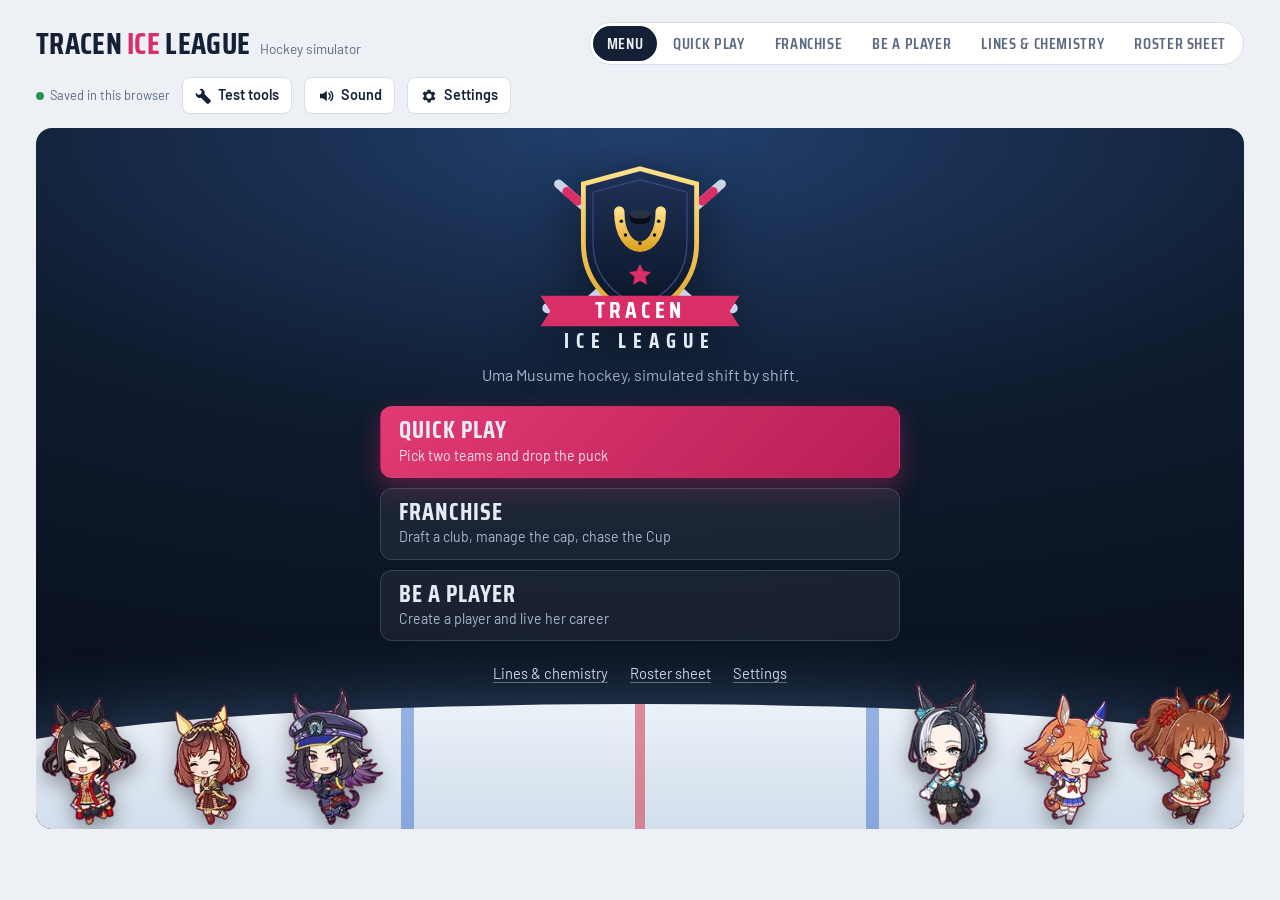
==== commit 81a5e344: "Audio update" ====
--- a/index.html
+++ b/index.html
@@ -1044,6 +1044,56 @@
 .pc-skill { display: grid; gap: 2px; margin: 0 0 10px; padding: 8px 10px; border-radius: 10px; border: 1px solid #E5C25A; background: color-mix(in srgb, #F2C14E 12%, var(--surface)); }
 .pc-sk-n { font-family: var(--f-display); font-weight: 700; text-transform: uppercase; letter-spacing: .03em; color: #A97A0C; }
 .pc-sk-g { font-style: italic; }
+
+/* ---------- Winning Live ---------- */
+.wl { position: fixed; inset: 0; z-index: 60; display: grid; place-items: stretch; background: #07081A; opacity: 0; transition: opacity .7s ease; }
+.wl.on { opacity: 1; } .wl.out { opacity: 0; }
+.wl-stage { position: relative; overflow: hidden; display: grid; grid-template-rows: auto 1fr auto auto; color: #fff;
+  background: radial-gradient(120% 70% at 50% 100%, color-mix(in srgb, var(--c1) 55%, #07081A) 0%, #0B0D24 55%, #05060F 100%); }
+.wl-lights span { position: absolute; top: -10%; width: 22vw; height: 120%; transform-origin: 50% 0; background: linear-gradient(180deg, rgba(255,255,255,.28), rgba(255,255,255,0) 75%); filter: blur(6px); mix-blend-mode: screen; animation: wlsweep 4.2s ease-in-out infinite alternate; }
+.wl-lights span:nth-child(1) { left: 6%; --a: -22deg; --b: 12deg; } .wl-lights span:nth-child(2) { left: 30%; --a: 14deg; --b: -16deg; animation-duration: 3.4s; background: linear-gradient(180deg, color-mix(in srgb, var(--c1) 70%, transparent), transparent 75%); }
+.wl-lights span:nth-child(3) { left: 52%; --a: -14deg; --b: 18deg; animation-duration: 3.8s; background: linear-gradient(180deg, color-mix(in srgb, var(--c2) 60%, transparent), transparent 75%); } .wl-lights span:nth-child(4) { left: 74%; --a: 20deg; --b: -10deg; animation-duration: 4.6s; }
+@keyframes wlsweep { from { transform: rotate(var(--a)); } to { transform: rotate(var(--b)); } }
+.wl-head { position: relative; z-index: 2; display: flex; align-items: center; justify-content: center; gap: 14px; padding: 4vh 16px 0; text-align: left; }
+.wl-head h2 { margin: 2px 0; font-family: var(--f-display); font-size: clamp(1.6rem, 4.2vw, 3rem); text-transform: uppercase; letter-spacing: .03em; line-height: 1; text-shadow: 0 0 24px color-mix(in srgb, var(--c1) 80%, transparent); }
+.wl-tag { font-family: var(--f-display); letter-spacing: .3em; font-size: .85rem; color: #F2C14E; text-transform: uppercase; }
+.wl-sub { color: #C9D2EA; font-size: .95rem; }
+.wl-logo { filter: drop-shadow(0 0 12px rgba(255,255,255,.35)); }
+.wl-floor { position: relative; z-index: 2; display: grid; align-items: end; padding: 0 12px; }
+.wl-floor::after { content: ""; position: absolute; left: 6%; right: 6%; bottom: 3.6vh; height: 8vh; border-radius: 50%; background: radial-gradient(closest-side, rgba(255,255,255,.22), transparent); }
+.wl-perfs { display: flex; justify-content: center; align-items: flex-end; gap: clamp(8px, 4vw, 60px); padding-bottom: 4vh; }
+.wl-perf { display: grid; justify-items: center; gap: 4px; position: relative; z-index: 1; animation: wlin .9s cubic-bezier(.2,.8,.2,1.2) both; animation-delay: var(--d); }
+.wl-perf.center { z-index: 2; }
+.wl-bounce { animation: wlbeat .4545s ease-in-out infinite alternate; animation-delay: var(--d); }
+.wl-perf.center .wl-bounce { animation-name: wlbeatc; }
+@keyframes wlin { from { opacity: 0; transform: translateY(40px) scale(.85); } to { opacity: 1; transform: none; } }
+@keyframes wlbeat { from { transform: translateY(0) rotate(-2deg); } to { transform: translateY(-10px) rotate(2deg); } }
+@keyframes wlbeatc { from { transform: translateY(0) scale(1); } to { transform: translateY(-14px) scale(1.03); } }
+.wl-img { filter: drop-shadow(0 10px 18px rgba(0,0,0,.45)); }
+.wl-ini { display: grid; place-items: center; border-radius: 50%; background: var(--c1); color: var(--c2); font-family: var(--f-display); font-size: 3rem; border: 4px solid #F2C14E; }
+.wl-name { display: grid; justify-items: center; line-height: 1.15; padding: 4px 12px; border-radius: 99px; background: rgba(5,6,15,.65); border: 1px solid rgba(242,193,78,.5); }
+.wl-name b { font-family: var(--f-display); text-transform: uppercase; letter-spacing: .03em; font-size: .95rem; }
+.wl-perf.center .wl-name { border-color: #F2C14E; background: color-mix(in srgb, var(--c1) 55%, #05060F); }
+.wl-perf.center .wl-name b { font-size: 1.15rem; }
+.wl-name small { color: #C9D2EA; font-size: .78rem; }
+.wl-crowd { position: relative; z-index: 3; height: 12vh; min-height: 70px; background: linear-gradient(0deg, #020309 30%, rgba(2,3,9,0)); }
+.wl-crowd i { position: absolute; left: var(--x); bottom: 18%; width: 5px; height: calc(var(--h) * 2.4); border-radius: 3px; background: var(--c); box-shadow: 0 0 10px var(--c), 0 0 22px var(--c); transform-origin: 50% 100%; animation: wlwave .909s ease-in-out infinite alternate; animation-delay: var(--dl); opacity: .9; }
+@keyframes wlwave { from { transform: rotate(-24deg); } to { transform: rotate(24deg); } }
+.wl-confetti i { position: absolute; top: -4%; left: var(--x); width: 8px; height: 13px; background: var(--c); border-radius: 2px; animation: wlfall 4.2s linear infinite; animation-delay: var(--dl); opacity: .9; z-index: 4; }
+@keyframes wlfall { from { transform: translateY(-5vh) rotate(var(--r)); } to { transform: translateY(110vh) rotate(calc(var(--r) + 720deg)); } }
+.wl-btns { position: absolute; right: 16px; top: 16px; z-index: 6; display: flex; gap: 8px; }
+.wl-btns .btn:not(.primary) { background: rgba(255,255,255,.1); color: #fff; border-color: rgba(255,255,255,.3); }
+.wl-btn { border-color: #E5C25A !important; color: #A97A0C; }
+@media (max-width: 640px) { .wl-head { flex-direction: column; text-align: center; padding-top: 7vh; } .wl-btns { top: 10px; right: 10px; } }
+@media (prefers-reduced-motion: reduce) { .wl-lights span, .wl-bounce, .wl-crowd i, .wl-confetti i, .wl-perf { animation: none !important; } }
+.wl-lights, .wl-confetti { position: absolute; inset: 0; pointer-events: none; }
+.wl-stage { grid-template-rows: auto 1fr auto; }
+.wl-head > div { min-width: 0; }
+.wl-head h2 { overflow-wrap: anywhere; }
+@media (max-width: 760px) { .wl-perfs { transform: scale(.68); transform-origin: 50% 100%; gap: 0; } }
+@media (max-width: 460px) { .wl-perfs { transform: scale(.5); } .wl-head h2 { font-size: 1.5rem; } .wl-name small { font-size: .9rem; } }
+.wl-stage { grid-template-columns: minmax(0, 1fr); }
+@media (max-width: 460px) { .wl-perfs { transform: scale(.6); } .wl-head { padding-top: 64px; } }
 </style>
 </head><body>
 <div class="wrap">
@@ -1062,7 +1112,7 @@
     </nav>
     <div class="top-r"><span class="save-pill" id="savePill" data-s="idle">Loading roster…</span>
       <button class="btn icon" id="testBtn" aria-haspopup="dialog" title="Test tools"><svg viewBox="0 0 24 24" width="17" height="17" aria-hidden="true"><path fill="currentColor" d="M21.7 18.3 13.4 10a5.5 5.5 0 0 0-7-7l3.3 3.3-1.4 3.6-3.6 1.4L1.4 8a5.5 5.5 0 0 0 7 7l8.3 8.3a2 2 0 0 0 2.8 0l2.2-2.2a2 2 0 0 0 0-2.8z"/></svg> Test tools</button>
-      <button class="btn icon" id="settingsBtn" aria-haspopup="dialog" aria-label="Settings" title="Settings"><svg viewBox="0 0 24 24" width="18" height="18" aria-hidden="true"><path fill="currentColor" d="M19.4 13a7.5 7.5 0 0 0 0-2l2-1.6-2-3.4-2.4 1a7.6 7.6 0 0 0-1.7-1L15 3.5h-4l-.4 2.5a7.6 7.6 0 0 0-1.7 1l-2.4-1-2 3.4L6.6 11a7.5 7.5 0 0 0 0 2l-2 1.6 2 3.4 2.4-1a7.6 7.6 0 0 0 1.7 1l.4 2.5h4l.4-2.5a7.6 7.6 0 0 0 1.7-1l2.4 1 2-3.4zM13 15.5a3.5 3.5 0 1 1 0-7 3.5 3.5 0 0 1 0 7z" transform="translate(-1 0)"/></svg> Settings</button></div>
+      <button class="btn icon" id="sndBtn" aria-pressed="true"></button><button class="btn icon" id="settingsBtn" aria-haspopup="dialog" aria-label="Settings" title="Settings"><svg viewBox="0 0 24 24" width="18" height="18" aria-hidden="true"><path fill="currentColor" d="M19.4 13a7.5 7.5 0 0 0 0-2l2-1.6-2-3.4-2.4 1a7.6 7.6 0 0 0-1.7-1L15 3.5h-4l-.4 2.5a7.6 7.6 0 0 0-1.7 1l-2.4-1-2 3.4L6.6 11a7.5 7.5 0 0 0 0 2l-2 1.6 2 3.4 2.4-1a7.6 7.6 0 0 0 1.7 1l.4 2.5h4l.4-2.5a7.6 7.6 0 0 0 1.7-1l2.4 1 2-3.4zM13 15.5a3.5 3.5 0 1 1 0-7 3.5 3.5 0 0 1 0 7z" transform="translate(-1 0)"/></svg> Settings</button></div>
   </header>
 
   <!-- MAIN MENU -->
@@ -1149,6 +1199,7 @@
       <button class="btn" id="skipPeriodBtn">Skip to end of period</button>
       <button class="btn bap-skip" id="skipShiftBtn" hidden>Skip to my shift</button>
       <button class="btn" id="skipGameBtn">Skip to end of game</button>
+      <button class="btn wl-btn" id="liveBtn" hidden>✦ Winning Live</button>
       <div class="zoomer" role="group" aria-label="Rink zoom"><button class="btn" id="zoomOut" aria-label="Zoom out">−</button><span id="zoomTxt">120%</span><button class="btn" id="zoomIn" aria-label="Zoom in">+</button></div>
       <label class="toggle">Scorebug <select id="netQuick" aria-label="Scorebug style"></select></label>
       <span class="grow"></span>
@@ -1291,7 +1342,17 @@
         <label class="set-row"><input type="checkbox" id="autoReplay" checked><span>Show a slow-motion replay after every goal</span></label>
       </section>
       <section>
+        <h3>Sound</h3>
+        <label class="set-row"><input type="checkbox" id="setSnd"><span>Sound on (menu music, crowd, goal horns and game sounds)</span></label>
+        <label class="set-range"><span>Master volume</span><input type="range" id="setVolMaster" min="0" max="100" step="5"><output id="setVolMasterOut"></output></label>
+        <label class="set-range"><span>Menu music</span><input type="range" id="setVolMusic" min="0" max="100" step="5"><output id="setVolMusicOut"></output></label>
+        <label class="set-range"><span>Game sounds</span><input type="range" id="setVolSfx" min="0" max="100" step="5"><output id="setVolSfxOut"></output></label>
+        <label class="set-range"><span>Crowd</span><input type="range" id="setVolCrowd" min="0" max="100" step="5"><output id="setVolCrowdOut"></output></label>
+        <label class="set-range"><span>Goal horns</span><input type="range" id="setVolHorn" min="0" max="100" step="5"><output id="setVolHornOut"></output></label>
+      </section>
+      <section>
         <h3>Quick Play</h3>
+        <label class="set-row"><span>Winning Live after a win</span><select id="setLive"><option value="big">Big games only (playoffs, hat tricks, shutouts, comebacks)</option><option value="all">After every win</option><option value="off">Never on its own (the button still works)</option></select></label>
         <label class="set-row"><input type="checkbox" data-set="qpMoods"><span>Give every player a random mood each game (Great to Awful, up to ±4% to her play)</span></label>
       </section>
       <section>
@@ -2078,6 +2139,7 @@
     // coaching from the bench: hold at intermissions, manual goalie pulls and changes
     this.intHold = false; this.holdInt = false;
     // moods: a franchise brings each player's own; Quick Play can roll them fresh for the night
+    this.sfx = []; // sound cues for the page: what happened, where, how loud
     this.sk = {}; this.skAct = {}; this.teamUntil = [0, 0]; this.skillPop = null; this.skT = 0; // unique skills
     this.moods = {};
     for (const p of league.players) if (p.md != null) this.moods[p.id] = moodLevel(p.md);
@@ -2250,6 +2312,7 @@
     this.log("uskill", s.team, s.p.name + " · " + sk.n + "! " + SKILL_FX[sk.e].replace(/^./, c => c.toUpperCase()) + ".", { pid: s.p.id, skill: sk.n });
     this.skillPop = { name: s.p.name, n: sk.n, team: s.team, t: this.time, id: (this.skillPop ? this.skillPop.id : 0) + 1 };
   }
+  snd(k, x, y, v, team) { if (this.sfx.length < 48) this.sfx.push({ k, x, y, v: v == null ? 1 : v, team, t: this.time }); }
   moodOf(p) { return (this.moods && this.moods[p.id]) || 0; }
   skill(p) { const ti = this.pTeam ? this.pTeam[p.id] : undefined; return (0.8 + 0.2 * this.energy[p.id] / 100) * (ti == null ? 1 : 1 + 0.08 * this.momo(ti)) * (1 + 0.02 * this.moodOf(p)) * this.skillMul(p, ti); }
   chemKey(ti) { const ps = this.onIce(ti).map(s => s.p); const g = this.goalies[ti]; if (g) ps.push(g.p); return { ps, key: ps.map(p => p.id).sort().join("|") }; }
@@ -2397,6 +2460,7 @@
   }
   whistle(fx, fy, reason, type) {
     if (this.phase === "stoppage" || this.final) return;
+    this.snd("whistle", fx, fy, 1);
     const P = this.puck;
     P.carrier = null; P.pass = null; P.shot = null; P.vx *= 0.3; P.vy *= 0.3;
     if (reason) this.log(type || "stop", -1, reason);
@@ -2545,7 +2609,7 @@
     return busy;
   }
   dropPuck() {
-    this.ozPasses = [0, 0];
+    this.ozPasses = [0, 0]; this.snd("drop", this.face.x, this.face.y, 0.7);
     const cs = [0, 1].map(ti => this.onIce(ti).filter(s => s.g === "F").sort((a, b) => dist(a.x, a.y, this.face.x, this.face.y) - dist(b.x, b.y, this.face.x, this.face.y))[0] || this.onIce(ti)[0]);
     if (!cs[0] || !cs[1]) return;
     const sc = s => this.r(s.p, "fo") * 0.85 * this.clutch(s.p) + s.p.def * 0.1 + s.p.dis * 0.05;
@@ -2631,6 +2695,7 @@
     const spd = speed || PASS_SPEED;
     P.vx = dx / d * spd; P.vy = dy / d * spd;
     P.pass = { from, to, interceptor, tx: target.x, ty: target.y, left: d + 3, fromTeam: from.team };
+    this.snd("pass", from.x, from.y, clamp(spd / 70, 0.35, 1));
     if (to && to.team === from.team && this.dir(to.team) * target.x > RINK.blueX + 6 && this.dir(to.team) * target.x < RINK.goalX - 3 && this.oneTimerOK(from.x, from.y, target.x, target.y, to.team) && this.xgAt(target.x, target.y, to.team) > 0.05) P.pass.ot = true;
     this.setRelease(from.team);
     from.cool = 0.35;
@@ -2752,7 +2817,8 @@
       if (rnd() > pOn) {
         outcome = "miss";
         const far = s.y >= 0 ? -1 : 1, r = rnd();
-        if (r < 0.45) { tx = gx + d * 9; ty = far * (4.5 + rnd() * 9); }           // wide to the far side: rims around the end boards
+        if (!empty && dd < 50 && rnd() < 0.16) { opt.post = true; tx = gx + d * 0.4; ty = (rnd() < 0.5 ? 1 : -1) * 3.05; } // rings off the iron
+        else if (r < 0.45) { tx = gx + d * 9; ty = far * (4.5 + rnd() * 9); }           // wide to the far side: rims around the end boards
         else if (r < 0.75) { tx = gx + d * 9; ty = -far * (4.5 + rnd() * 6); }     // wide on the near side
         else { tx = gx - d * (4 + rnd() * 10); ty = (rnd() - 0.5) * 30; opt.glass = true; } // high off the glass, drops back in front
       }
@@ -2769,8 +2835,9 @@
     P.carrier = null; P.x = s.x + dx / L * 1.5; P.y = s.y + dy / L * 1.5;
     const spd = opt.forced ? 45 : empty && dd > 60 ? 70 : SHOT_SPEED;
     P.vx = dx / L * spd; P.vy = dy / L * spd;
-    P.shot = { mph, pGoal, glass: !!opt.glass, shooter: s, outcome, blocker: m.blocker, tipper, tx, ty, team: ti, dist: Math.round(dd), tag, left: L + 1, empty, deke: !!opt.forced, saucer: P.lastPassSaucer && P.lastPassSaucer.to === s && this.time - P.lastPassSaucer.t < 1.5 ? P.lastPassSaucer.from : null };
+    P.shot = { mph, pGoal, glass: !!opt.glass, post: !!opt.post, shooter: s, outcome, blocker: m.blocker, tipper, tx, ty, team: ti, dist: Math.round(dd), tag, left: L + 1, empty, deke: !!opt.forced, saucer: P.lastPassSaucer && P.lastPassSaucer.to === s && this.time - P.lastPassSaucer.t < 1.5 ? P.lastPassSaucer.from : null };
     P.pass = null;
+    this.snd("shot", s.x, s.y, mph ? clamp(mph / 95, 0.4, 1.1) : 0.8);
     this.setRelease(ti);
     this.lastShot = { t: this.time, team: ti }; this.ozPasses[ti] = 0; this.lastShotY = s.y;
     this.bump(ti, 0.02);
@@ -2782,7 +2849,7 @@
     const T = this.teams[ti], O = this.teams[1 - ti];
     const goalie = this.goalies[1 - ti];
     if (sh.outcome === "block") {
-      this.stats[sh.blocker.p.id].blk++;
+      this.stats[sh.blocker.p.id].blk++; this.snd("block", P.x, P.y, 0.8);
       this.log("block", 1 - ti, sh.blocker.p.name + " blocks " + s.p.name + "'s shot.");
       P.shot = null; P.lastTouchTeam = 1 - ti; P.touched = true; P.release = null;
       const a = Math.atan2(P.vy, P.vx) + Math.PI + (rnd() - 0.5) * 2.8;
@@ -2792,6 +2859,12 @@
       return;
     }
     if (sh.outcome === "miss") {
+      if (sh.post) {
+        this.log("miss", ti, s.p.name + " rings it off the post from " + sh.dist + " ft!");
+        this.snd("post", P.x, P.y, 1); P.shot = null;
+        P.vx = -P.vx * (0.3 + rnd() * 0.2); P.vy = (rnd() - 0.5) * 24;
+        return;
+      }
       this.log("miss", ti, s.p.name + (sh.empty ? " misses the empty net from " : " misses wide from ") + sh.dist + " ft.");
       P.shot = null;
       if (sh.glass) { const a = Math.atan2(-P.vy, -P.vx) + (rnd() - 0.5) * 2.2, v = 11 + rnd() * 9; P.vx = Math.cos(a) * v; P.vy = Math.sin(a) * v; } // drops off the glass and skips back into play
@@ -2803,6 +2876,7 @@
     T.sog++; st.sog++;
     if (!sh.empty && goalie) this.stats[goalie.p.id].sa++;
     if (sh.outcome === "goal") {
+      this.snd("goal", P.x, P.y, 1, ti);
       const pp = this.strength(ti) > this.strength(1 - ti), shg = this.strength(ti) < this.strength(1 - ti);
       T.score++; st.g++; if (pp) { T.ppG++; st.ppg++; } if (shg) { T.shG++; st.shg++; }
       if (!sh.empty && goalie) this.stats[goalie.p.id].ga++;
@@ -2842,7 +2916,7 @@
       return;
     }
     // save
-    this.stats[goalie.p.id].sv++;
+    this.stats[goalie.p.id].sv++; this.snd("save", goalie.x, goalie.y, sh.pGoal > 0.14 ? 1 : 0.7, 1 - ti);
     this.bump(ti, 0.025); if (sh.pGoal > 0.14 || sh.deke) this.bump(1 - ti, 0.12); // a big stop swings it back
     this.lastSave = { t: this.time, team: 1 - ti };
     P.shot = null; P.touched = true; P.release = null; P.lastTouchTeam = 1 - ti;
@@ -4021,7 +4095,8 @@
         if (front) { P.x = Math.sign(P.x) * (RINK.goalX - 0.4); P.vx = -P.vx * 0.3; }
         else { P.y = (P.y >= 0 ? 1 : -1) * 3.5; P.vy = -P.vy * 0.5; }
       }
-      const hit = containPuck(P, P.pass && P.pass.rim);
+      const sp0 = Math.hypot(P.vx, P.vy), hit = containPuck(P, P.pass && P.pass.rim);
+      if (hit && sp0 > 16) this.snd("boards", P.x, P.y, clamp(sp0 / 70, 0.25, 1));
       if (hit && P.pass) { if (P.pass.bank) this.bankRedirect(); else if (!P.pass.rim) P.pass = null; }
       if (P.shot && Math.abs(P.x) > 99) this.resolveShot();
       if (this.phase !== "play") return;
@@ -4348,6 +4423,7 @@
   }
   afterHit(hitter, victim, boards) {
     const ti = victim.team, P = this.puck;
+    this.snd(boards ? "hitb" : "hit", victim.x, victim.y, 1);
     this.out = this.out || {};
     // injuries: rare, worse into the boards, worse from the heavy hitters
     const pInj = 0.003 * (boards ? 1.7 : 1) * (hitter.p.style === "Enforcer" || hitter.p.style === "Power Forward" ? 1.3 : 1) * (victim.p.style === "Power Forward" || victim.p.style === "Enforcer" ? 0.6 : 1);
@@ -6500,6 +6576,8 @@
 function frame(ts) {
   const dt = Math.min(0.1, lastTs ? (ts - lastTs) / 1000 : 0); lastTs = ts;
   if (game && game.final && frLive && !frLive.saved) frOnFrame();
+  if (game && typeof sndGameFrame === "function") sndGameFrame();
+  if (game && typeof liveGameFrame === "function") liveGameFrame();
   if (game && game.bap) { game.bap.auto = !!skipping; if (game.moment) showMoment(); else if (momentShown) hideMoment(); }
   if (game) {
     if (replay) { replay.t += dt * replaySpeed; if (replay.t > replay.R.end + 0.5) stopReplay(); else updateReplayUi(); }
@@ -6669,7 +6747,7 @@
 $("#menuSettings").addEventListener("click", () => $("#settingsBtn").click());
 
 // ---------- settings ----------
-const SET_DEFAULTS = { qpMoods: true, net: "un", names: true, arrows: true, sticks: true, rings: true, passes: true, lineInfo: false, zoom: 1.2, icon: 1.15, bugSize: 1, motion: "device" };
+const SET_DEFAULTS = { snd: true, vMaster: 0.8, vMusic: 0.6, vSfx: 0.8, vCrowd: 0.6, vHorn: 0.8, live: "big", qpMoods: true, net: "un", names: true, arrows: true, sticks: true, rings: true, passes: true, lineInfo: false, zoom: 1.2, icon: 1.15, bugSize: 1, motion: "device" };
 let settings = Object.assign({}, SET_DEFAULTS);
 try {
   const raw = JSON.parse(localStorage.getItem("tracen-settings") || "null");
@@ -8018,6 +8096,7 @@
   else root.innerHTML = frHubHtml();
   frPill();
   if (FR && !frSetup && FR.phase !== "draft" && frTab === "lines") renderLines(frLinesCtx());
+  if (FR && !frSetup && settings.live !== "off") frMaybeChampLive();
 }
 
 // ---------- saves ----------
@@ -8221,7 +8300,7 @@
     if (F.phase === "playoffs") main += frBracketHtml();
   } else if (F.phase === "done") {
     const h = F.history[0];
-    main = `<div class="panel fr-champ" style="--tc:${esc(frTeam(h.champ).color)}">${tLogo(h.champ, 80)}<div><span class="note">Season ${h.season} champions</span><h3>${tName(h.champ)} win the Tracen Cup</h3><span class="note">over ${tName(h.ru)} in the final</span></div></div>
+    main = `<div class="panel fr-champ" style="--tc:${esc(frTeam(h.champ).color)}">${tLogo(h.champ, 80)}<div><span class="note">Season ${h.season} champions</span><h3>${tName(h.champ)} win the Tracen Cup</h3><span class="note">over ${tName(h.ru)} in the final</span></div><button class="btn wl-btn" data-fr="live">✦ Winning Live</button></div>
       ${frBracketHtml()}
       <div class="panel"><div class="panel-h"><b>Season awards</b></div><div class="fr-awards">${h.awards.map(a => `<div>${chibiHead(a.who, 46, frTeam(a.team))}<span><i>${esc(a.name)}</i><b>${esc(a.who)}</b><small>${tAbbr(a.team)} · ${esc(a.line)}</small></span></div>`).join("")}</div></div>
       <div class="fr-simbar"><button class="btn primary" data-fr="offseason">Start the offseason</button><span class="note">Players develop, contracts tick down a year, and expiring deals need decisions.</span></div>`;
@@ -8494,6 +8573,37 @@
     ${low ? `<div class="sec-h" style="padding:6px 14px 0">Could use some attention</div><ul class="fr-recent">${low}</ul>` : `<p class="note" style="padding:4px 14px 12px">Nobody is in a bad mood right now.</p>`}</div>`;
 }
 
+// ---------- Winning Live in a franchise ----------
+// the champions' concert: their three best playoff performers (in Be A Player, she takes center stage)
+function frChampLive(F) {
+  const h = F.history[0]; if (!h) return null;
+  const t = F.teams.find(x => x.id === h.champ), ps = F.S ? F.S.pstats : {};
+  const list = F.players.filter(p => p.team === h.champ).map(p => {
+    const s = ps[p.id] || frBlank(), g = posGroup(p) === "G";
+    const v = g ? (s.sv || 0) * 0.05 - (s.ga || 0) * 0.3 + (s.w || 0) * 1.5 : (s.g || 0) * 3 + (s.a || 0) * 2 + (s.pm || 0) * 0.2;
+    return { p, v, line: g ? `${s.w || 0} playoff wins` + (s.sa ? " · " + (s.sv / s.sa).toFixed(3).replace(/^0/, "") : "") : `${s.g || 0} G · ${s.a || 0} A in the playoffs` };
+  }).sort((a, b) => b.v - a.v);
+  if (F.mode === "bap") { const i = list.findIndex(x => x.p.id === F.me); if (i > 0) list.unshift(list.splice(i, 1)[0]); }
+  return { team: t, stars: list.slice(0, 3), title: "Tracen Cup Champions!", sub: "Season " + h.season + " · over the " + (F.teams.find(x => x.id === h.ru) || {}).name };
+}
+// a watched playoff game that clinches a series (or the Cup) gets its own title
+function frLiveOccasion() {
+  if (!frLive || !FR || FR.id !== frLive.fid || !FR.S || !FR.S.po) return "";
+  const g = frGame(FR, frLive.gid); if (!g || !g.po) return "";
+  const s = FR.S.po.series.find(x => x.id === g.po); if (!s) return "";
+  const need = Math.ceil(FR.settings.series / 2), w = [0, 0];
+  for (const gid of s.games) { const x = frGame(FR, gid); if (x && x.st === "final") w[(x.hs > x.as ? x.h : x.a) === s.hi ? 0 : 1]++; }
+  if (Math.max(...w) >= need) return s.round === 2 ? "Tracen Cup Champions!" : "Series clinched!";
+  return "Playoff win";
+}
+// your club (or your player's) just won the Cup: the concert starts on its own, once
+function frMaybeChampLive() {
+  const F = FR; if (!F || F.phase !== "done" || !F.history[0] || F.history[0].season !== F.season || F.liveSeen === F.season) return;
+  if (F.history[0].champ !== F.user) return;
+  F.liveSeen = F.season; frSave();
+  setTimeout(() => openWinningLive(frChampLive(F)), 400);
+}
+
 // ---------- team chemistry and practice ----------
 function frChemPanelHtml() {
   const F = FR, t = frTeam(F.user), cur = t.practice || "auto";
@@ -8628,6 +8738,7 @@
     case "stkind": frUi.stKind = v; frUi.stSort = v === "g" ? "w" : v === "t" ? "ppPct" : "pts"; break;
     case "mfilter": frUi.mf = v; break;
     case "tint": frTeam(FR.user).train = v; frSave(); break;
+    case "live": openWinningLive(frChampLive(FR)); return;
     case "prac": frTeam(FR.user).practice = v; frSave(); break;
     case "stpo": frUi.stPo = v === "1"; break;
     case "release": { const p = frP(id); if (!(await uiConfirm("Release " + p.name + "? Half of her salary (" + money(p.con.sal * 0.5) + ") stays on your cap for " + yrs(p.con.yrs) + ".", "Release", true))) return; frRelease(FR, id); if (FR.settings.autoLines) frAutoLines(FR, FR.user); frSave(); } break;
@@ -8844,6 +8955,7 @@
     if (last && frSaves.some(s => s.id === last && s.mode === "bap")) { frOpen(last, true).then(() => { if (FR && FR.mode !== "bap") FR = null; renderBap(); }); return; }
   }
   bapRegisterLooks();
+  if (FR && FR.mode === "bap" && settings.live !== "off" && typeof frMaybeChampLive === "function") setTimeout(frMaybeChampLive, 0);
   if (bapSetup) root.innerHTML = bapSetupHtml();
   else if (!FR) root.innerHTML = bapSavesHtml();
   else if (!FR.bap.seen) root.innerHTML = bapDraftHtml();
@@ -9129,6 +9241,392 @@
   });
 }
 bapWire();
+// ---------- sound: menu music, the crowd, and the sounds of the game ----------
+// Music is the menu theme on a loop (the file has its own 1-second fade at each end), faded in and out
+// over a second whenever you move between the menus and a game. Everything else is synthesized live.
+const SND = { ctx: null, out: null, sfx: null, crowdBus: null, crowd: null, unlocked: false, music: null, musicVol: 0, musicTarget: 0, musicRaf: 0,
+  lastEv: {}, lastScore: null, lastId: null, crowdLevel: 0, swell: 0, noise: null };
+const MUSIC_SRC = "audio/menu-theme.mp3";
+const MUSIC_FADE = 1.0; // seconds
+// each club's goal horn: 16.5 seconds, fading out over the last 3.5; it sounds 0.15 s after a home goal
+const HORN_TEAMS = ["FCH", "NKY", "KYO", "TKZ", "SAP", "HKD", "NIG", "KOK", "FKS", "CKY"], HORN_DELAY = 150;
+SND.horns = {}; SND.hornCur = null; SND.hornRaf = 0;
+function sndHornEl(id) {
+  if (!HORN_TEAMS.includes(id)) return null;
+  if (!SND.horns[id]) { const a = new Audio("audio/horns/" + id + ".mp3"); a.preload = "auto"; SND.horns[id] = a; }
+  return SND.horns[id];
+}
+function sndHorn(id) {
+  const a = sndHornEl(id); if (!a || !SND.unlocked || !sndOn()) return;
+  setTimeout(() => {
+    if (currentView() !== "game" || skipping) return;
+    if (SND.hornCur && SND.hornCur !== a) SND.hornCur.pause();
+    cancelAnimationFrame(SND.hornRaf);
+    try { a.currentTime = 0; a.volume = Math.min(1, sndVol("vHorn")); const p = a.play(); if (p && p.catch) p.catch(() => {}); SND.hornCur = a; } catch (e) {}
+  }, HORN_DELAY);
+}
+// leaving the game: let the horn trail off instead of cutting it
+function sndHornStop(fast) {
+  const a = SND.hornCur; if (!a || a.paused) return;
+  const v0 = a.volume, t0 = performance.now(), dur = fast ? 250 : 600;
+  cancelAnimationFrame(SND.hornRaf);
+  const step = now => { const k = Math.min(1, (now - t0) / dur); try { a.volume = v0 * (1 - k); } catch (e) {} if (k < 1) SND.hornRaf = requestAnimationFrame(step); else a.pause(); };
+  SND.hornRaf = requestAnimationFrame(step);
+}
+
+function sndOn() { return settings.snd !== false; }
+function sndVol(k) { return (sndOn() ? (settings.vMaster ?? 0.8) : 0) * (settings[k] ?? 0.7); }
+
+// browsers only allow sound after the viewer interacts with the page
+function sndUnlock() {
+  if (SND.unlocked) return;
+  SND.unlocked = true;
+  try {
+    const AC = window.AudioContext || window.webkitAudioContext;
+    if (AC) {
+      SND.ctx = new AC();
+      SND.out = SND.ctx.createGain(); SND.out.connect(SND.ctx.destination);
+      SND.sfx = SND.ctx.createGain(); SND.sfx.connect(SND.out);
+      SND.crowdBus = SND.ctx.createGain(); SND.crowdBus.gain.value = 0; SND.crowdBus.connect(SND.out);
+      // a few seconds of noise to build everything from
+      const len = SND.ctx.sampleRate * 3, buf = SND.ctx.createBuffer(2, len, SND.ctx.sampleRate);
+      for (let ch = 0; ch < 2; ch++) { const d = buf.getChannelData(ch); let b0 = 0, b1 = 0, b2 = 0; for (let i = 0; i < len; i++) { const w = Math.random() * 2 - 1; b0 = 0.99765 * b0 + w * 0.099; b1 = 0.963 * b1 + w * 0.2965; b2 = 0.57 * b2 + w * 1.0527; d[i] = (b0 + b1 + b2 + w * 0.1848) * 0.16; } }
+      SND.noise = buf;
+    }
+  } catch (e) { SND.ctx = null; }
+  sndApplyVolumes();
+  sndRoute();
+}
+["pointerdown", "keydown", "touchstart"].forEach(ev => addEventListener(ev, () => { sndUnlock(); if (SND.ctx && SND.ctx.state === "suspended") SND.ctx.resume(); }, { passive: true }));
+
+function sndApplyVolumes() {
+  if (SND.sfx) SND.sfx.gain.value = sndVol("vSfx");
+  sndMusicTo(SND.musicTarget > 0 ? 1 : 0, true);
+}
+
+// ---------- music ----------
+function sndMusicEl() {
+  if (!SND.music) {
+    const a = new Audio(MUSIC_SRC); a.loop = true; a.preload = "auto"; a.volume = 0;
+    SND.music = a;
+  }
+  return SND.music;
+}
+// fade the music toward on (1) or off (0) over MUSIC_FADE seconds
+function sndMusicTo(on, instant) {
+  SND.musicTarget = on;
+  if (!SND.unlocked) return;
+  if (!sndOn()) sndHornStop(true);
+  const a = sndMusicEl(), goal = on ? sndVol("vMusic") : 0;
+  if (on && goal > 0 && a.paused) { a.volume = SND.musicVol = 0; const p = a.play(); if (p && p.catch) p.catch(() => {}); }
+  cancelAnimationFrame(SND.musicRaf);
+  if (instant && !on) { a.volume = SND.musicVol = 0; a.pause(); return; }
+  const from = SND.musicVol, t0 = performance.now(), dur = instant ? 1 : MUSIC_FADE * 1000;
+  const step = now => {
+    const k = Math.min(1, (now - t0) / dur), v = from + (goal - from) * k;
+    SND.musicVol = v; try { a.volume = Math.max(0, Math.min(1, v)); } catch (e) {}
+    if (k < 1) SND.musicRaf = requestAnimationFrame(step);
+    else if (goal <= 0.0001) a.pause();
+  };
+  SND.musicRaf = requestAnimationFrame(step);
+}
+// menus get the theme; a game gets the crowd
+function sndRoute() {
+  const inGame = currentView() === "game";
+  if (!inGame) sndHornStop();
+  sndMusicTo(inGame ? 0 : 1);
+  sndCrowdTo(inGame && game && !game.final ? 1 : inGame && game ? 0.35 : 0);
+}
+addEventListener("hashchange", () => setTimeout(sndRoute, 0));
+document.addEventListener("visibilitychange", () => { if (document.hidden) { if (SND.music) SND.music.pause(); if (SND.ctx) SND.ctx.suspend(); } else { if (SND.ctx) SND.ctx.resume(); SND.musicVol = 0; sndRoute(); } });
+
+// ---------- the crowd: a constant murmur that swells with the play ----------
+function sndCrowdBuild() {
+  if (!SND.ctx || SND.crowd) return;
+  const c = SND.ctx, src = c.createBufferSource(); src.buffer = SND.noise; src.loop = true;
+  const lp = c.createBiquadFilter(); lp.type = "bandpass"; lp.frequency.value = 650; lp.Q.value = 0.6;
+  const hp = c.createBiquadFilter(); hp.type = "highpass"; hp.frequency.value = 160;
+  const g = c.createGain(); g.gain.value = 0.55;
+  // a slow wobble so it breathes like a room full of people
+  const lfo = c.createOscillator(), lfoG = c.createGain(); lfo.frequency.value = 0.13; lfoG.gain.value = 0.12; lfo.connect(lfoG); lfoG.connect(g.gain); lfo.start();
+  src.connect(hp); hp.connect(lp); lp.connect(g); g.connect(SND.crowdBus); src.start();
+  // a second, brighter layer for the "ooh"s and roars
+  const src2 = c.createBufferSource(); src2.buffer = SND.noise; src2.loop = true; src2.playbackRate.value = 1.13;
+  const bp = c.createBiquadFilter(); bp.type = "bandpass"; bp.frequency.value = 1100; bp.Q.value = 0.9;
+  const g2 = c.createGain(); g2.gain.value = 0;
+  src2.connect(bp); bp.connect(g2); g2.connect(SND.crowdBus); src2.start();
+  SND.crowd = { g, g2, bp };
+}
+function sndCrowdTo(level) {
+  SND.crowdLevel = level;
+  if (!SND.ctx) return;
+  sndCrowdBuild();
+  const t = SND.ctx.currentTime;
+  SND.crowdBus.gain.cancelScheduledValues(t);
+  SND.crowdBus.gain.setTargetAtTime(level * sndVol("vCrowd") * 0.9, t, 0.45);
+}
+// a roar: big for a home goal, a smaller pop for the visitors, a quick "ooh" for a big chance
+function sndRoar(size, dur) {
+  if (!SND.ctx || !SND.crowd || SND.crowdLevel <= 0) return;
+  const t = SND.ctx.currentTime, g = SND.crowd.g2.gain;
+  g.cancelScheduledValues(t); g.setValueAtTime(g.value, t);
+  g.linearRampToValueAtTime(size, t + 0.25); g.setTargetAtTime(size * 0.6, t + 0.3, dur * 0.35); g.setTargetAtTime(0, t + dur, dur * 0.3);
+  SND.crowd.bp.frequency.setTargetAtTime(900 + size * 700, t, 0.2); SND.crowd.bp.frequency.setTargetAtTime(1100, t + dur, 0.6);
+  if (size > 0.8) for (let i = 0; i < 26; i++) sndClap(t + 0.4 + Math.random() * dur * 0.8, 0.25 + Math.random() * 0.25);
+}
+function sndClap(when, v) {
+  const c = SND.ctx, s = c.createBufferSource(); s.buffer = SND.noise; s.playbackRate.value = 1.6;
+  const f = c.createBiquadFilter(); f.type = "bandpass"; f.frequency.value = 1400 + Math.random() * 900; f.Q.value = 1.2;
+  const g = c.createGain(); g.gain.setValueAtTime(0, when); g.gain.linearRampToValueAtTime(v * 0.5, when + 0.004); g.gain.exponentialRampToValueAtTime(0.001, when + 0.09);
+  s.connect(f); f.connect(g); g.connect(SND.crowdBus); s.start(when, Math.random() * 2, 0.12);
+}
+
+// ---------- effects ----------
+function sndPan(x) { if (!SND.ctx.createStereoPanner) return null; const p = SND.ctx.createStereoPanner(); p.pan.value = Math.max(-0.8, Math.min(0.8, (x || 0) / 110)); return p; }
+function sndOut(node, x) { const p = sndPan(x); if (p) { node.connect(p); p.connect(SND.sfx); } else node.connect(SND.sfx); }
+// a burst of filtered noise
+function sndNoise(t, { f = 2000, q = 1, type = "bandpass", a = 0.002, d = 0.06, v = 0.5, rate = 1, x = 0 }) {
+  const c = SND.ctx, s = c.createBufferSource(); s.buffer = SND.noise; s.playbackRate.value = rate;
+  const fl = c.createBiquadFilter(); fl.type = type; fl.frequency.value = f; fl.Q.value = q;
+  const g = c.createGain(); g.gain.setValueAtTime(0.0001, t); g.gain.linearRampToValueAtTime(v, t + a); g.gain.exponentialRampToValueAtTime(0.0001, t + a + d);
+  s.connect(fl); fl.connect(g); sndOut(g, x); s.start(t, Math.random() * 2.5, a + d + 0.05);
+}
+// a pitched tone with a quick decay
+function sndTone(t, { f = 440, type = "sine", a = 0.002, d = 0.2, v = 0.3, x = 0, glide = 0 }) {
+  const c = SND.ctx, o = c.createOscillator(); o.type = type; o.frequency.setValueAtTime(f, t); if (glide) o.frequency.exponentialRampToValueAtTime(Math.max(30, f * glide), t + a + d);
+  const g = c.createGain(); g.gain.setValueAtTime(0.0001, t); g.gain.linearRampToValueAtTime(v, t + a); g.gain.exponentialRampToValueAtTime(0.0001, t + a + d);
+  o.connect(g); sndOut(g, x); o.start(t); o.stop(t + a + d + 0.05);
+}
+const SND_FX = {
+  // stick on puck: a sharp click with a little body
+  pass: (t, e) => { sndNoise(t, { f: 2600, q: 1.4, d: 0.035, v: 0.35 * e.v, x: e.x }); sndTone(t, { f: 380, d: 0.05, v: 0.12 * e.v, x: e.x, glide: 0.6 }); },
+  shot: (t, e) => { sndNoise(t, { f: 1700, q: 0.8, d: 0.07, v: 0.6 * e.v, x: e.x }); sndNoise(t, { f: 4200, q: 2, d: 0.03, v: 0.25 * e.v, x: e.x }); sndTone(t, { f: 160, d: 0.09, v: 0.28 * e.v, x: e.x, glide: 0.5 }); },
+  // the iron: inharmonic ring that hangs in the air
+  post: (t, e) => { sndNoise(t, { f: 3000, q: 1, d: 0.03, v: 0.4, x: e.x }); [[740, 0.22, 1.1], [1316, 0.14, 0.9], [2049, 0.1, 0.7], [2970, 0.06, 0.5], [3820, 0.04, 0.35]].forEach(([f, v, d]) => sndTone(t, { f, v, d, x: e.x, type: "sine" })); },
+  save: (t, e) => { sndNoise(t, { f: 420, type: "lowpass", q: 0.7, d: 0.11, v: 0.55 * e.v, x: e.x }); sndTone(t, { f: 110, d: 0.12, v: 0.2 * e.v, x: e.x, glide: 0.7 }); },
+  block: (t, e) => { sndNoise(t, { f: 520, type: "lowpass", d: 0.08, v: 0.45, x: e.x }); },
+  boards: (t, e) => { sndNoise(t, { f: 700, q: 0.8, d: 0.12, v: 0.4 * e.v, x: e.x }); sndTone(t, { f: 95, d: 0.16, v: 0.25 * e.v, x: e.x, glide: 0.8 }); },
+  hit: (t, e) => { sndNoise(t, { f: 300, type: "lowpass", d: 0.16, v: 0.6, x: e.x }); sndTone(t, { f: 70, d: 0.18, v: 0.35, x: e.x, glide: 0.6 }); },
+  // into the boards: the thud plus the glass and panels rattling
+  hitb: (t, e) => { SND_FX.hit(t, e); sndNoise(t + 0.01, { f: 1800, q: 0.7, d: 0.35, v: 0.3, x: e.x, rate: 0.8 }); sndNoise(t + 0.03, { f: 520, q: 1.5, d: 0.25, v: 0.3, x: e.x }); },
+  drop: (t, e) => { sndNoise(t, { f: 2200, q: 2, d: 0.025, v: 0.2, x: e.x }); },
+  // a referee's pea whistle: two close pitches warbling together
+  whistle: (t, e) => {
+    const c = SND.ctx, d = 0.42, g = c.createGain(), am = c.createOscillator(), amG = c.createGain();
+    g.gain.setValueAtTime(0.0001, t); g.gain.linearRampToValueAtTime(0.16, t + 0.02); g.gain.setValueAtTime(0.16, t + d - 0.08); g.gain.exponentialRampToValueAtTime(0.0001, t + d);
+    am.frequency.value = 28; amG.gain.value = 0.06; am.connect(amG); amG.connect(g.gain);
+    for (const f of [2860, 3010]) { const o = c.createOscillator(); o.type = "triangle"; o.frequency.value = f; o.connect(g); o.start(t); o.stop(t + d + 0.05); }
+    am.start(t); am.stop(t + d + 0.05); sndOut(g, e.x);
+  }
+};
+const SND_GAP = { pass: 0.05, shot: 0.05, boards: 0.09, drop: 0.3, whistle: 0.6, hit: 0.1, hitb: 0.1, save: 0.08, block: 0.08, post: 0.2 };
+
+// called every frame while a game is on screen
+function sndGameFrame() {
+  if (!game) return;
+  const live = SND.ctx && SND.unlocked && sndOn() && currentView() === "game" && !skipping && !replay && SND.ctx.state === "running";
+  const q = game.sfx; game.sfx = [];
+  // a new game: reset the score tracker
+  if (SND.lastId !== game) { SND.lastId = game; SND.lastScore = null; SND.wasFinal = game.final; sndHornStop(true); sndHornEl(game.teams[0].team.id); sndRoute(); }
+  const sc = [game.teams[0].score, game.teams[1].score], so = game.so ? game.so.goals.slice() : [0, 0];
+  if (SND.lastScore && live) {
+    if (sc[0] > SND.lastScore[0]) { sndRoar(1.25, 5.5); sndHorn(game.teams[0].team.id); } // home goal: the horn, and the building comes down
+    else if (sc[1] > SND.lastScore[1]) sndRoar(0.45, 2.2);                                   // away goal: their fans make some noise
+    else if (so[0] > SND.lastSO[0]) sndRoar(0.8, 2.5);                                        // shootout goals get a cheer, not the horn
+    else if (so[1] > SND.lastSO[1]) sndRoar(0.35, 1.5);
+    // (a home shootout win adds the deciding goal to the score, so it gets the horn above)
+  }
+  SND.lastScore = sc; SND.lastSO = so; SND.wasFinal = game.final;
+  if (game.final && SND.crowdLevel > 0.35) sndCrowdTo(0.35);
+  if (!live) return;
+  // how loud the room is: louder late in a close game
+  const close = Math.abs(game.teams[0].score - game.teams[1].score) <= 1, late = game.period >= 3 && game.clock < 300;
+  const want = game.final ? 0.35 : game.phase === "intermission" ? 0.45 : close && late ? 1.25 : 1;
+  if (Math.abs(want - SND.crowdLevel) > 0.05) sndCrowdTo(want);
+  const t = SND.ctx.currentTime + 0.01;
+  for (const e of q) {
+    const f = SND_FX[e.k]; if (!f) continue;
+    if (t - (SND.lastEv[e.k] || 0) < (SND_GAP[e.k] || 0.05)) continue;
+    SND.lastEv[e.k] = t;
+    try { f(t, e); } catch (x) {}
+    // a big save gets an "ooh" from the crowd
+    if (e.k === "save" && e.v >= 1) sndRoar(0.3, 1.2);
+    if (e.k === "post") sndRoar(0.4, 1.4);
+  }
+}
+
+// ---------- settings ----------
+function sndSettingsWire() {
+  const dlg = $("#settingsDlg"); if (!dlg) return;
+  const rows = [["vMaster", "setVolMaster"], ["vMusic", "setVolMusic"], ["vSfx", "setVolSfx"], ["vCrowd", "setVolCrowd"], ["vHorn", "setVolHorn"]];
+  for (const [k, id] of rows) {
+    const el = document.getElementById(id); if (!el) continue;
+    el.value = Math.round((settings[k] ?? 0.7) * 100);
+    const out = document.getElementById(id + "Out"); if (out) out.textContent = el.value + "%";
+    el.addEventListener("input", () => { settings[k] = +el.value / 100; if (out) out.textContent = el.value + "%"; saveSettings(); sndApplyVolumes(); sndCrowdTo(SND.crowdLevel); });
+  }
+  const on = $("#setSnd"); if (on) { on.checked = sndOn(); on.addEventListener("change", () => { settings.snd = on.checked; saveSettings(); sndQuickSync(); sndUnlock(); sndApplyVolumes(); sndRoute(); }); }
+  const qb = $("#sndBtn"); if (qb) qb.addEventListener("click", () => { settings.snd = !sndOn(); saveSettings(); const o = $("#setSnd"); if (o) o.checked = sndOn(); sndQuickSync(); sndUnlock(); sndApplyVolumes(); sndRoute(); });
+  sndQuickSync();
+}
+function sndQuickSync() {
+  const b = $("#sndBtn"); if (!b) return;
+  b.setAttribute("aria-pressed", String(sndOn())); b.title = sndOn() ? "Sound on (click to mute)" : "Sound off (click to unmute)";
+  b.innerHTML = sndOn()
+    ? `<svg viewBox="0 0 24 24" width="18" height="18" aria-hidden="true"><path fill="currentColor" d="M4 9h4l5-4v14l-5-4H4z"/><path d="M16 8.5a5 5 0 0 1 0 7M18.5 6a8.5 8.5 0 0 1 0 12" fill="none" stroke="currentColor" stroke-width="2" stroke-linecap="round"/></svg> Sound`
+    : `<svg viewBox="0 0 24 24" width="18" height="18" aria-hidden="true"><path fill="currentColor" d="M4 9h4l5-4v14l-5-4H4z"/><path d="M16 9l5 6M21 9l-5 6" fill="none" stroke="currentColor" stroke-width="2" stroke-linecap="round"/></svg> Muted`;
+}
+sndSettingsWire();
+// ---------- Winning Live: the post-game concert for the winners ----------
+// The winning team's three stars take the stage, center spot to the best of the night, with a synthesized
+// pop track, sweeping lights, confetti and a sea of penlights in the team's colors.
+const LIVE = { open: false, t0: 0, timer: 0, music: null, data: null };
+const LIVE_LEN = 16; // seconds
+
+function liveStarsFromGame(g) {
+  const w = g.teams[0].score > g.teams[1].score ? 0 : 1, T = g.teams[w];
+  const list = [];
+  for (const p of T.lineup.roster) {
+    const s = g.stats[p.id]; if (!s || !s.toi) continue;
+    let v = s.g * 3.2 + s.a * 2 + s.sog * 0.25 + s.tk * 0.12 + s.blk * 0.25 + s.hit * 0.08 + s.pm * 0.3 + (s.sk ? 0.6 : 0);
+    if (posGroup(p) === "G") v = s.sv * 0.18 - s.ga * 0.9 + (s.ga === 0 && s.sa > 10 ? 3 : 0);
+    const line = posGroup(p) === "G" ? `${s.sv} saves` + (s.ga === 0 && s.sa ? " · shutout" : "") : `${s.g} G · ${s.a} A`;
+    list.push({ p, v, line, team: T.team });
+  }
+  list.sort((a, b) => b.v - a.v);
+  // Be A Player: if she's on the winning side and played her part, she takes center stage
+  if (g.bap) { const i = list.findIndex(x => x.p.id === g.bap.me); if (i > 0 && i < 6) list.unshift(list.splice(i, 1)[0]); }
+  return { team: T.team, w, stars: list.slice(0, 3) };
+}
+// a game worth a concert: playoffs, a hat trick, a shutout or a comeback (Settings decide how often)
+function liveBigGame(g) {
+  if (g.playoff) return "Playoff win";
+  const w = g.teams[0].score > g.teams[1].score ? 0 : 1;
+  if (Object.values(g.stats).some(s => s.g >= 3) && g.events.some(e => e.type === "goal" && e.team === w)) {
+    const ht = g.teams[w].lineup.roster.find(p => g.stats[p.id] && g.stats[p.id].g >= 3); if (ht) return "Hat trick for " + ht.name;
+  }
+  if (g.teams[1 - w].score === 0) return "Shutout";
+  let lowest = 0, d = 0; for (const e of g.events) if (e.type === "goal") { d += e.team === w ? 1 : -1; lowest = Math.min(lowest, d); }
+  if (lowest <= -2) return "Comeback win";
+  return "";
+}
+function liveFromGame(g, occasion) {
+  const r = liveStarsFromGame(g); if (!r.stars.length) return null;
+  const [h, a] = [g.teams[0].score, g.teams[1].score];
+  return { team: r.team, stars: r.stars, title: occasion || (r.team.name + " win!"),
+    sub: g.teams[1].team.abbr + " " + a + " – " + h + " " + g.teams[0].team.abbr + (g.decision && g.decision !== "REG" ? " (" + g.decision + ")" : "") };
+}
+
+// ---------- the stage ----------
+function liveHtml(d) {
+  const t = d.team, c1 = t.color || "#2F67D8", c2 = t.color2 || "#FFFFFF";
+  const order = [d.stars[1], d.stars[0], d.stars[2]].filter(Boolean); // center to the best
+  const perf = order.map((st, i) => {
+    const center = st === d.stars[0], size = center ? 210 : 160;
+    const img = hasChibi("b", st.p.name) ? chibiFull("b", st.p.name, size, "wl-img") : hasChibi("a", st.p.name) ? chibiFull("a", st.p.name, size, "wl-img") : `<span class="wl-ini" style="width:${size * 0.7}px;height:${size * 0.7}px">${esc(String(st.p.name).split(/\s+/).map(w => w[0]).join("").slice(0, 2))}</span>`;
+    return `<div class="wl-perf${center ? " center" : ""}" style="--d:${(i * 0.13).toFixed(2)}s"><div class="wl-bounce">${img}</div><div class="wl-name"><b>${esc(st.p.name)}</b><small>${esc(st.line)}</small></div></div>`;
+  }).join("");
+  const sticks = Array.from({ length: 42 }, (_, i) => `<i style="--x:${(i * 2.4 + (i % 3) * 0.7).toFixed(1)}%;--h:${(8 + (i * 7) % 9)}px;--dl:${((i * 0.37) % 1).toFixed(2)}s;--c:${i % 3 === 1 ? c2 : c1}"></i>`).join("");
+  const conf = Array.from({ length: 46 }, (_, i) => `<i style="--x:${(i * 13.7) % 100}%;--dl:${((i * 0.29) % 4).toFixed(2)}s;--c:${["#F2C14E", c1, c2, "#FF6FA8", "#7FE0C4"][i % 5]};--r:${(i * 47) % 360}deg"></i>`).join("");
+  return `<div class="wl-stage" style="--c1:${esc(c1)};--c2:${esc(c2)}">
+    <div class="wl-lights"><span></span><span></span><span></span><span></span></div>
+    <div class="wl-confetti" aria-hidden="true">${conf}</div>
+    <div class="wl-head"><span class="wl-logo">${teamLogoSvg(t, 54)}</span><div><span class="wl-tag">✦ Winning Live ✦</span><h2>${esc(d.title)}</h2><span class="wl-sub">${esc(d.sub || "")}</span></div></div>
+    <div class="wl-floor"><div class="wl-perfs">${perf}</div></div>
+    <div class="wl-crowd" aria-hidden="true">${sticks}</div>
+    <div class="wl-btns"><button class="btn" id="wlEncore">Encore</button><button class="btn primary" id="wlClose">Close</button></div>
+  </div>`;
+}
+function openWinningLive(d) {
+  if (!d || !d.stars || !d.stars.length) return;
+  let el = $("#winLive");
+  if (!el) { el = document.createElement("div"); el.id = "winLive"; el.className = "wl"; el.setAttribute("role", "dialog"); el.setAttribute("aria-label", "Winning Live"); document.body.appendChild(el); }
+  LIVE.data = d; LIVE.open = true;
+  el.innerHTML = liveHtml(d); el.hidden = false; el.classList.remove("out"); void el.offsetWidth; el.classList.add("on");
+  $("#wlClose").addEventListener("click", closeWinningLive);
+  $("#wlEncore").addEventListener("click", () => { liveMusicStop(true); openWinningLive(LIVE.data); });
+  if (typeof sndHornStop === "function") sndHornStop();
+  if (typeof sndCrowdTo === "function") sndCrowdTo(0.25);
+  liveMusicStart(d.team);
+  clearTimeout(LIVE.timer); LIVE.timer = setTimeout(closeWinningLive, LIVE_LEN * 1000);
+  setTimeout(() => { const b = $("#wlClose"); if (b) b.focus({ preventScroll: true }); }, 50);
+}
+function closeWinningLive() {
+  const el = $("#winLive"); if (!el || !LIVE.open) return;
+  LIVE.open = false; clearTimeout(LIVE.timer);
+  liveMusicStop();
+  el.classList.add("out");
+  setTimeout(() => { if (!LIVE.open) { el.hidden = true; el.innerHTML = ""; el.classList.remove("on", "out"); } }, 700);
+  if (typeof sndRoute === "function") sndRoute();
+}
+addEventListener("keydown", e => { if (e.key === "Escape" && LIVE.open) { e.preventDefault(); closeWinningLive(); } });
+
+// ---------- the song: an upbeat four-chord pop loop, faded in and out over a second ----------
+function liveMusicStart(team) {
+  if (typeof SND === "undefined" || !SND.ctx || !sndOn()) return;
+  const c = SND.ctx, out = c.createGain(), now = c.currentTime + 0.05, vol = Math.min(1, sndVol("vMusic") * 0.9);
+  out.gain.setValueAtTime(0.0001, now); out.gain.linearRampToValueAtTime(vol, now + 1); // 1-second fade-in
+  const end = now + LIVE_LEN; out.gain.setValueAtTime(vol, end - 1); out.gain.linearRampToValueAtTime(0.0001, end); // and out
+  out.connect(SND.out);
+  // each club plays in its own key
+  const key = 57 + Math.floor(nameHash(team.id || team.name || "x", 5) * 7), bpm = 132, beat = 60 / bpm;
+  const prog = [[0, 4, 7], [7, 11, 14], [9, 12, 16], [5, 9, 12]]; // I V vi IV
+  const hz = m => 440 * Math.pow(2, (m - 69) / 12);
+  const nodes = [];
+  const note = (t, f, d, type, v, filt) => {
+    const o = c.createOscillator(); o.type = type; o.frequency.value = f;
+    const g = c.createGain(); g.gain.setValueAtTime(0.0001, t); g.gain.linearRampToValueAtTime(v, t + 0.01); g.gain.exponentialRampToValueAtTime(0.0001, t + d);
+    if (filt) { const lp = c.createBiquadFilter(); lp.type = "lowpass"; lp.frequency.value = filt; o.connect(lp); lp.connect(g); } else o.connect(g);
+    g.connect(out); o.start(t); o.stop(t + d + 0.05); nodes.push(o);
+  };
+  const hit = (t, f, q, d, v, type) => {
+    const s = c.createBufferSource(); s.buffer = SND.noise; const fl = c.createBiquadFilter(); fl.type = type || "highpass"; fl.frequency.value = f; fl.Q.value = q;
+    const g = c.createGain(); g.gain.setValueAtTime(v, t); g.gain.exponentialRampToValueAtTime(0.0001, t + d);
+    s.connect(fl); fl.connect(g); g.connect(out); s.start(t, Math.random() * 2, d + 0.05); nodes.push(s);
+  };
+  const bars = Math.floor(LIVE_LEN / (beat * 4));
+  for (let b = 0; b < bars; b++) {
+    const ch = prog[b % 4], t0 = now + b * beat * 4;
+    for (let k = 0; k < 4; k++) {
+      const t = t0 + k * beat;
+      // kick on every beat, a little pitch drop
+      const o = c.createOscillator(), g = c.createGain(); o.frequency.setValueAtTime(140, t); o.frequency.exponentialRampToValueAtTime(45, t + 0.12);
+      g.gain.setValueAtTime(0.55, t); g.gain.exponentialRampToValueAtTime(0.0001, t + 0.16); o.connect(g); g.connect(out); o.start(t); o.stop(t + 0.2); nodes.push(o);
+      if (k % 2 === 1) hit(t, 1800, 0.7, 0.14, 0.32, "bandpass");                 // snare
+      hit(t + beat / 2, 7000, 0.5, 0.05, 0.12); hit(t, 8000, 0.5, 0.03, 0.06);   // hats
+      note(t, hz(key - 24 + ch[0]), beat * 0.9, "triangle", 0.28);               // bass
+      note(t + beat / 2, hz(key - 24 + ch[0] + 12), beat * 0.4, "triangle", 0.14);
+    }
+    for (const n of ch) note(t0, hz(key - 12 + n), beat * 3.6, "sawtooth", 0.045, 1800); // pad
+    // a bright hook over the top
+    const hook = [ch[2] + 12, ch[1] + 12, ch[0] + 12, ch[1] + 12, ch[2] + 12, ch[2] + 14, ch[2] + 12, ch[1] + 12];
+    hook.forEach((n, i) => note(t0 + i * beat / 2, hz(key + n), beat * 0.45, "square", b < 1 ? 0.0001 : 0.05, 3200));
+  }
+  LIVE.music = { out, nodes };
+}
+function liveMusicStop(now) {
+  const m = LIVE.music; if (!m || !SND.ctx) return; LIVE.music = null;
+  const t = SND.ctx.currentTime;
+  m.out.gain.cancelScheduledValues(t); m.out.gain.setValueAtTime(m.out.gain.value, t); m.out.gain.linearRampToValueAtTime(0.0001, t + (now ? 0.15 : 1));
+  setTimeout(() => { for (const n of m.nodes) { try { n.stop(); } catch (e) {} } try { m.out.disconnect(); } catch (e) {} }, now ? 250 : 1100);
+}
+
+// ---------- when it plays ----------
+// after a watched game: a button always, and on its own for big games (Settings: big games / every win / never)
+let liveShownFor = null;
+function liveGameFrame() {
+  const b = $("#liveBtn"); if (!b || !game) return;
+  const show = game.final && !!game.stars;
+  if (b.hidden === show) b.hidden = !show;
+  if (!show || liveShownFor === game || currentView() !== "game" || skipping) return;
+  liveShownFor = game;
+  const mode = settings.live || "big";
+  if (mode === "off") return;
+  const why = (typeof frLiveOccasion === "function" && frLiveOccasion()) || liveBigGame(game);
+  if (mode === "all" || why) setTimeout(() => { if (game && game.final && currentView() === "game" && !LIVE.open) openWinningLive(liveFromGame(game, why)); }, 3500);
+}
+(() => { const b = $("#liveBtn"); if (b) b.addEventListener("click", () => { if (game && game.final) openWinningLive(liveFromGame(game, liveBigGame(game) || null)); }); })();
+(() => { const s = $("#setLive"); if (!s) return; s.value = settings.live || "big"; s.addEventListener("change", () => { settings.live = s.value; saveSettings(); }); })();
 // ---------- boot ----------
 fillTeamSelects();
 showView();
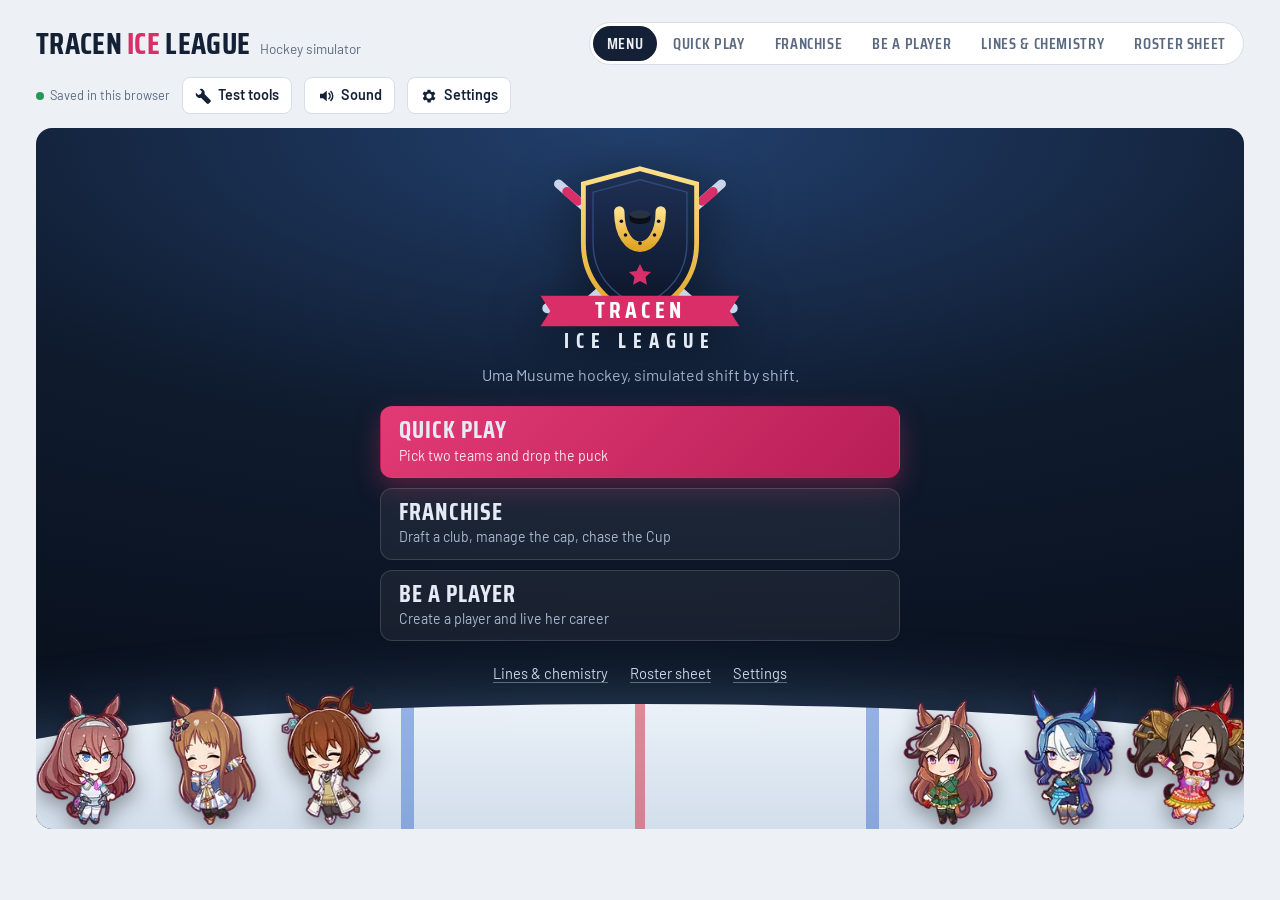
==== commit 13fd1fc7: "audio upd/fixes" ====
--- a/index.html
+++ b/index.html
@@ -9340,22 +9340,32 @@
 addEventListener("hashchange", () => setTimeout(sndRoute, 0));
 document.addEventListener("visibilitychange", () => { if (document.hidden) { if (SND.music) SND.music.pause(); if (SND.ctx) SND.ctx.suspend(); } else { if (SND.ctx) SND.ctx.resume(); SND.musicVol = 0; sndRoute(); } });
 
-// ---------- the crowd: a constant murmur that swells with the play ----------
+// ---------- the crowd: real arena recordings ----------
+// A looping bed of crowd ambience, plus recorded reactions: big roars for home goals, smaller cheers,
+// the visiting section's cheer (quieter and further away), and "ooh"s for big saves and posts.
+const CROWD_DIR = "audio/crowd/";
+const CROWD_POOLS = { home: 4, cheer: 3, away: 3, ooh: 3 };
+function crowdLoad(name) {
+  return fetch(CROWD_DIR + name + ".mp3").then(r => { if (!r.ok) throw new Error(name); return r.arrayBuffer(); })
+    .then(b => new Promise((res, rej) => SND.ctx.decodeAudioData(b, res, rej)));
+}
+async function sndCrowdPrepare() {
+  try {
+    const amb = await crowdLoad("crowd-ambience"), c = SND.ctx;
+    const s = c.createBufferSource(); s.buffer = amb; s.loop = true;
+    // skip the few milliseconds of silence mp3 adds at each end, so the loop has no gap
+    s.loopStart = 0.06; s.loopEnd = amb.duration - 0.06;
+    const g = c.createGain(); g.gain.value = 1; s.connect(g); g.connect(SND.crowdBus);
+    s.start(0, 0.06 + Math.random() * (amb.duration - 0.2));
+    SND.crowd.bed = g;
+  } catch (e) { console.warn("crowd ambience", e); }
+  for (const k in CROWD_POOLS) for (let i = 1; i <= CROWD_POOLS[k]; i++)
+    crowdLoad(k + i).then(b => SND.crowd.pools[k].push(b)).catch(e => console.warn("crowd", k + i, e));
+}
 function sndCrowdBuild() {
   if (!SND.ctx || SND.crowd) return;
-  const c = SND.ctx, src = c.createBufferSource(); src.buffer = SND.noise; src.loop = true;
-  const lp = c.createBiquadFilter(); lp.type = "bandpass"; lp.frequency.value = 650; lp.Q.value = 0.6;
-  const hp = c.createBiquadFilter(); hp.type = "highpass"; hp.frequency.value = 160;
-  const g = c.createGain(); g.gain.value = 0.55;
-  // a slow wobble so it breathes like a room full of people
-  const lfo = c.createOscillator(), lfoG = c.createGain(); lfo.frequency.value = 0.13; lfoG.gain.value = 0.12; lfo.connect(lfoG); lfoG.connect(g.gain); lfo.start();
-  src.connect(hp); hp.connect(lp); lp.connect(g); g.connect(SND.crowdBus); src.start();
-  // a second, brighter layer for the "ooh"s and roars
-  const src2 = c.createBufferSource(); src2.buffer = SND.noise; src2.loop = true; src2.playbackRate.value = 1.13;
-  const bp = c.createBiquadFilter(); bp.type = "bandpass"; bp.frequency.value = 1100; bp.Q.value = 0.9;
-  const g2 = c.createGain(); g2.gain.value = 0;
-  src2.connect(bp); bp.connect(g2); g2.connect(SND.crowdBus); src2.start();
-  SND.crowd = { g, g2, bp };
+  SND.crowd = { pools: { home: [], cheer: [], away: [], ooh: [] }, bed: null, last: {}, busyUntil: 0 };
+  sndCrowdPrepare();
 }
 function sndCrowdTo(level) {
   SND.crowdLevel = level;
@@ -9365,20 +9375,27 @@
   SND.crowdBus.gain.cancelScheduledValues(t);
   SND.crowdBus.gain.setTargetAtTime(level * sndVol("vCrowd") * 0.9, t, 0.45);
 }
-// a roar: big for a home goal, a smaller pop for the visitors, a quick "ooh" for a big chance
-function sndRoar(size, dur) {
+// a reaction from the stands: size 1+ is a home goal, 0.7+ a home shootout goal, smaller is the visitors'
+// section; kind "ooh" is a near miss (size sets how loud)
+function sndRoar(size, dur, kind) {
   if (!SND.ctx || !SND.crowd || SND.crowdLevel <= 0) return;
-  const t = SND.ctx.currentTime, g = SND.crowd.g2.gain;
-  g.cancelScheduledValues(t); g.setValueAtTime(g.value, t);
-  g.linearRampToValueAtTime(size, t + 0.25); g.setTargetAtTime(size * 0.6, t + 0.3, dur * 0.35); g.setTargetAtTime(0, t + dur, dur * 0.3);
-  SND.crowd.bp.frequency.setTargetAtTime(900 + size * 700, t, 0.2); SND.crowd.bp.frequency.setTargetAtTime(1100, t + dur, 0.6);
-  if (size > 0.8) for (let i = 0; i < 26; i++) sndClap(t + 0.4 + Math.random() * dur * 0.8, 0.25 + Math.random() * 0.25);
-}
-function sndClap(when, v) {
-  const c = SND.ctx, s = c.createBufferSource(); s.buffer = SND.noise; s.playbackRate.value = 1.6;
-  const f = c.createBiquadFilter(); f.type = "bandpass"; f.frequency.value = 1400 + Math.random() * 900; f.Q.value = 1.2;
-  const g = c.createGain(); g.gain.setValueAtTime(0, when); g.gain.linearRampToValueAtTime(v * 0.5, when + 0.004); g.gain.exponentialRampToValueAtTime(0.001, when + 0.09);
-  s.connect(f); f.connect(g); g.connect(SND.crowdBus); s.start(when, Math.random() * 2, 0.12);
+  const c = SND.ctx, now = c.currentTime, P = SND.crowd.pools;
+  let k, vol, far = false;
+  if (kind === "ooh") {
+    if (now < SND.crowd.busyUntil || now - (SND.crowd.last.ooh || -9) < 3) return; // not over a cheer, and not every save
+    k = "ooh"; vol = 0.45 + 0.45 * Math.min(1, size);
+  } else if (size >= 1) { k = "home"; vol = 1; }
+  else if (size >= 0.7) { k = "cheer"; vol = 0.85; }
+  else { k = "away"; vol = size >= 0.4 ? 0.5 : 0.38; far = true; }
+  const pool = P[k]; if (!pool.length) return;
+  // don't play the same clip twice in a row
+  let i = Math.floor(Math.random() * pool.length); if (pool.length > 1 && i === SND.crowd.last[k + "i"]) i = (i + 1) % pool.length;
+  SND.crowd.last[k + "i"] = i; SND.crowd.last[k] = now;
+  const s = c.createBufferSource(); s.buffer = pool[i]; s.playbackRate.value = 0.98 + Math.random() * 0.04;
+  const g = c.createGain(); g.gain.value = vol;
+  if (far) { const lp = c.createBiquadFilter(); lp.type = "lowpass"; lp.frequency.value = 2400; s.connect(lp); lp.connect(g); } else s.connect(g);
+  g.connect(SND.crowdBus); s.start(now + 0.02);
+  if (kind !== "ooh") SND.crowd.busyUntil = now + pool[i].duration * 0.8;
 }
 
 // ---------- effects ----------
@@ -9450,8 +9467,8 @@
     SND.lastEv[e.k] = t;
     try { f(t, e); } catch (x) {}
     // a big save gets an "ooh" from the crowd
-    if (e.k === "save" && e.v >= 1) sndRoar(0.3, 1.2);
-    if (e.k === "post") sndRoar(0.4, 1.4);
+    if (e.k === "save" && e.v >= 1) sndRoar(0.6, 1, "ooh");
+    if (e.k === "post") sndRoar(0.9, 1, "ooh");
   }
 }
 
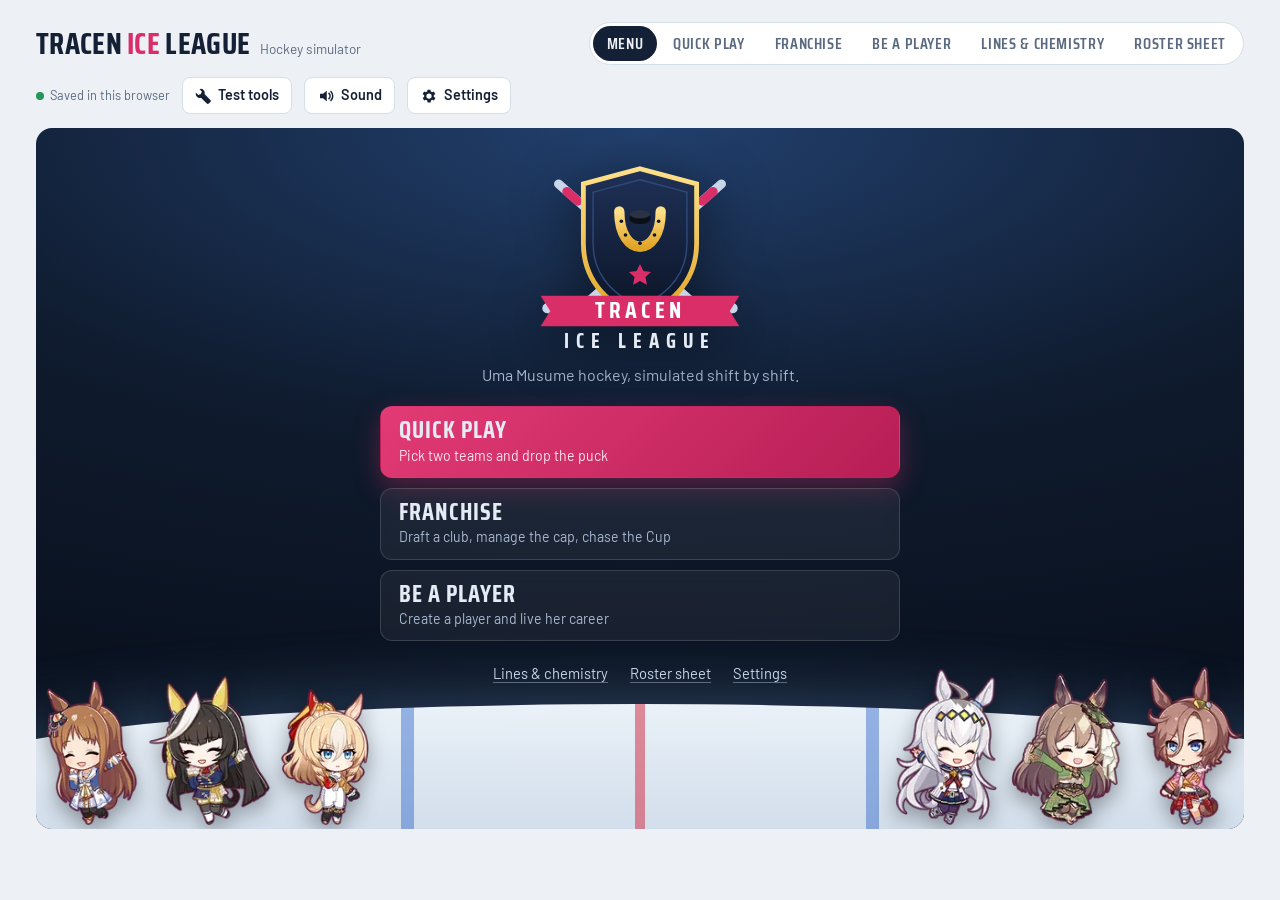
==== commit 0633bb12: "audio fixes 2" ====
--- a/index.html
+++ b/index.html
@@ -9243,7 +9243,7 @@
 bapWire();
 // ---------- sound: menu music, the crowd, and the sounds of the game ----------
 // Music is the menu theme on a loop (the file has its own 1-second fade at each end), faded in and out
-// over a second whenever you move between the menus and a game. Everything else is synthesized live.
+// over a second whenever you move between the menus and a game. The crowd is recorded; the game's own sounds are synthesized live.
 const SND = { ctx: null, out: null, sfx: null, crowdBus: null, crowd: null, unlocked: false, music: null, musicVol: 0, musicTarget: 0, musicRaf: 0,
   lastEv: {}, lastScore: null, lastId: null, crowdLevel: 0, swell: 0, noise: null };
 const MUSIC_SRC = "audio/menu-theme.mp3";
@@ -9338,64 +9338,74 @@
   sndCrowdTo(inGame && game && !game.final ? 1 : inGame && game ? 0.35 : 0);
 }
 addEventListener("hashchange", () => setTimeout(sndRoute, 0));
-document.addEventListener("visibilitychange", () => { if (document.hidden) { if (SND.music) SND.music.pause(); if (SND.ctx) SND.ctx.suspend(); } else { if (SND.ctx) SND.ctx.resume(); SND.musicVol = 0; sndRoute(); } });
+document.addEventListener("visibilitychange", () => { if (document.hidden) { if (SND.music) SND.music.pause(); if (SND.ctx) SND.ctx.suspend(); if (SND.crowd) { for (const b of SND.crowd.beds) b.pause(); for (const r of SND.crowd.playing) r.a.pause(); SND.crowd.playing = []; SND.crowd.bedVol = 0; } } else { if (SND.ctx) SND.ctx.resume(); SND.musicVol = 0; sndRoute(); } });
 
 // ---------- the crowd: real arena recordings ----------
 // A looping bed of crowd ambience, plus recorded reactions: big roars for home goals, smaller cheers,
-// the visiting section's cheer (quieter and further away), and "ooh"s for big saves and posts.
+// the visiting section's cheer (quieter), and "ooh"s for big saves and posts.
+// These play as plain audio elements, the same way the music and horns do, so they load anywhere the page runs.
 const CROWD_DIR = "audio/crowd/";
 const CROWD_POOLS = { home: 4, cheer: 3, away: 3, ooh: 3 };
-function crowdLoad(name) {
-  return fetch(CROWD_DIR + name + ".mp3").then(r => { if (!r.ok) throw new Error(name); return r.arrayBuffer(); })
-    .then(b => new Promise((res, rej) => SND.ctx.decodeAudioData(b, res, rej)));
-}
-async function sndCrowdPrepare() {
-  try {
-    const amb = await crowdLoad("crowd-ambience"), c = SND.ctx;
-    const s = c.createBufferSource(); s.buffer = amb; s.loop = true;
-    // skip the few milliseconds of silence mp3 adds at each end, so the loop has no gap
-    s.loopStart = 0.06; s.loopEnd = amb.duration - 0.06;
-    const g = c.createGain(); g.gain.value = 1; s.connect(g); g.connect(SND.crowdBus);
-    s.start(0, 0.06 + Math.random() * (amb.duration - 0.2));
-    SND.crowd.bed = g;
-  } catch (e) { console.warn("crowd ambience", e); }
-  for (const k in CROWD_POOLS) for (let i = 1; i <= CROWD_POOLS[k]; i++)
-    crowdLoad(k + i).then(b => SND.crowd.pools[k].push(b)).catch(e => console.warn("crowd", k + i, e));
-}
+const CROWD_XFADE = 2.5; // seconds the ambience overlaps itself when it loops, so there is never a gap
+function crowdEl(name) { const a = new Audio(CROWD_DIR + name + ".mp3"); a.preload = "auto"; return a; }
 function sndCrowdBuild() {
-  if (!SND.ctx || SND.crowd) return;
-  SND.crowd = { pools: { home: [], cheer: [], away: [], ooh: [] }, bed: null, last: {}, busyUntil: 0 };
-  sndCrowdPrepare();
+  if (SND.crowd) return;
+  const pools = {}; for (const k in CROWD_POOLS) { pools[k] = []; for (let i = 1; i <= CROWD_POOLS[k]; i++) pools[k].push(crowdEl(k + i)); }
+  SND.crowd = { beds: [crowdEl("crowd-ambience"), crowdEl("crowd-ambience")], cur: 0, bedVol: 0, playing: [], pools, last: {}, busyUntil: 0, timer: 0, fadeIn: null };
+}
+// the loudness the crowd is heading for, and how loud it is right now (eased like a fader)
+function crowdBusGoal() { return SND.crowdLevel * sndVol("vCrowd") * 0.9; }
+function crowdTick() {
+  const C = SND.crowd; if (!C) return;
+  const goal = document.hidden ? 0 : crowdBusGoal();
+  C.bedVol += (goal - C.bedVol) * 0.2;
+  if (Math.abs(goal - C.bedVol) < 0.002) C.bedVol = goal;
+  const bed = C.beds[C.cur], other = C.beds[1 - C.cur];
+  if (C.bedVol <= 0.0005 && goal === 0) { for (const b of C.beds) if (!b.paused) b.pause(); clearInterval(C.timer); C.timer = 0; }
+  else {
+    if (bed.paused) { try { if (!bed.currentTime || bed.ended) bed.currentTime = Math.random() * 60; } catch (e) {} const p = bed.play(); if (p && p.catch) p.catch(() => {}); }
+    // nearly at the end: start the other copy from the top and crossfade
+    const d = bed.duration;
+    if (d && isFinite(d) && bed.currentTime > d - CROWD_XFADE && other.paused) { try { other.currentTime = 0.05; } catch (e) {} const p = other.play(); if (p && p.catch) p.catch(() => {}); C.fadeIn = performance.now(); }
+    if (C.fadeIn != null) {
+      const k = Math.min(1, (performance.now() - C.fadeIn) / (CROWD_XFADE * 1000));
+      try { other.volume = Math.min(1, C.bedVol * Math.sin(k * Math.PI / 2)); bed.volume = Math.min(1, C.bedVol * Math.cos(k * Math.PI / 2)); } catch (e) {}
+      if (k >= 1) { bed.pause(); C.cur = 1 - C.cur; C.fadeIn = null; }
+    } else try { bed.volume = Math.min(1, C.bedVol); } catch (e) {}
+  }
+  // reactions follow the crowd fader too (so the slider and leaving the game affect them)
+  C.playing = C.playing.filter(r => !r.a.ended && !r.a.paused);
+  for (const r of C.playing) try { r.a.volume = Math.max(0, Math.min(1, r.v * C.bedVol)); } catch (e) {}
 }
 function sndCrowdTo(level) {
   SND.crowdLevel = level;
-  if (!SND.ctx) return;
+  if (!SND.unlocked) return;
   sndCrowdBuild();
-  const t = SND.ctx.currentTime;
-  SND.crowdBus.gain.cancelScheduledValues(t);
-  SND.crowdBus.gain.setTargetAtTime(level * sndVol("vCrowd") * 0.9, t, 0.45);
+  const C = SND.crowd;
+  if (!C.timer && (crowdBusGoal() > 0 || C.bedVol > 0)) C.timer = setInterval(crowdTick, 50);
+  if (crowdBusGoal() === 0) for (const r of C.playing) { try { r.a.pause(); } catch (e) {} }
 }
 // a reaction from the stands: size 1+ is a home goal, 0.7+ a home shootout goal, smaller is the visitors'
 // section; kind "ooh" is a near miss (size sets how loud)
 function sndRoar(size, dur, kind) {
-  if (!SND.ctx || !SND.crowd || SND.crowdLevel <= 0) return;
-  const c = SND.ctx, now = c.currentTime, P = SND.crowd.pools;
-  let k, vol, far = false;
+  const C = SND.crowd; if (!C || !SND.unlocked || SND.crowdLevel <= 0 || !sndOn()) return;
+  const now = performance.now() / 1000;
+  let k, vol;
   if (kind === "ooh") {
-    if (now < SND.crowd.busyUntil || now - (SND.crowd.last.ooh || -9) < 3) return; // not over a cheer, and not every save
+    if (now < C.busyUntil || now - (C.last.ooh || -9) < 3) return; // not over a cheer, and not every save
     k = "ooh"; vol = 0.45 + 0.45 * Math.min(1, size);
   } else if (size >= 1) { k = "home"; vol = 1; }
   else if (size >= 0.7) { k = "cheer"; vol = 0.85; }
-  else { k = "away"; vol = size >= 0.4 ? 0.5 : 0.38; far = true; }
-  const pool = P[k]; if (!pool.length) return;
+  else { k = "away"; vol = size >= 0.4 ? 0.5 : 0.38; }
+  const pool = C.pools[k];
   // don't play the same clip twice in a row
-  let i = Math.floor(Math.random() * pool.length); if (pool.length > 1 && i === SND.crowd.last[k + "i"]) i = (i + 1) % pool.length;
-  SND.crowd.last[k + "i"] = i; SND.crowd.last[k] = now;
-  const s = c.createBufferSource(); s.buffer = pool[i]; s.playbackRate.value = 0.98 + Math.random() * 0.04;
-  const g = c.createGain(); g.gain.value = vol;
-  if (far) { const lp = c.createBiquadFilter(); lp.type = "lowpass"; lp.frequency.value = 2400; s.connect(lp); lp.connect(g); } else s.connect(g);
-  g.connect(SND.crowdBus); s.start(now + 0.02);
-  if (kind !== "ooh") SND.crowd.busyUntil = now + pool[i].duration * 0.8;
+  let i = Math.floor(Math.random() * pool.length); if (pool.length > 1 && i === C.last[k + "i"]) i = (i + 1) % pool.length;
+  C.last[k + "i"] = i; C.last[k] = now;
+  const a = pool[i].paused ? pool[i] : pool[i].cloneNode();
+  try { a.currentTime = 0; a.preservesPitch = false; a.mozPreservesPitch = false; a.webkitPreservesPitch = false; a.playbackRate = 0.98 + Math.random() * 0.04; a.volume = Math.max(0, Math.min(1, vol * C.bedVol)); } catch (e) {}
+  const p = a.play(); if (p && p.catch) p.catch(() => {});
+  C.playing.push({ a, v: vol });
+  if (kind !== "ooh") C.busyUntil = now + ({ home: 7, cheer: 5, away: 3.5 })[k];
 }
 
 // ---------- effects ----------
